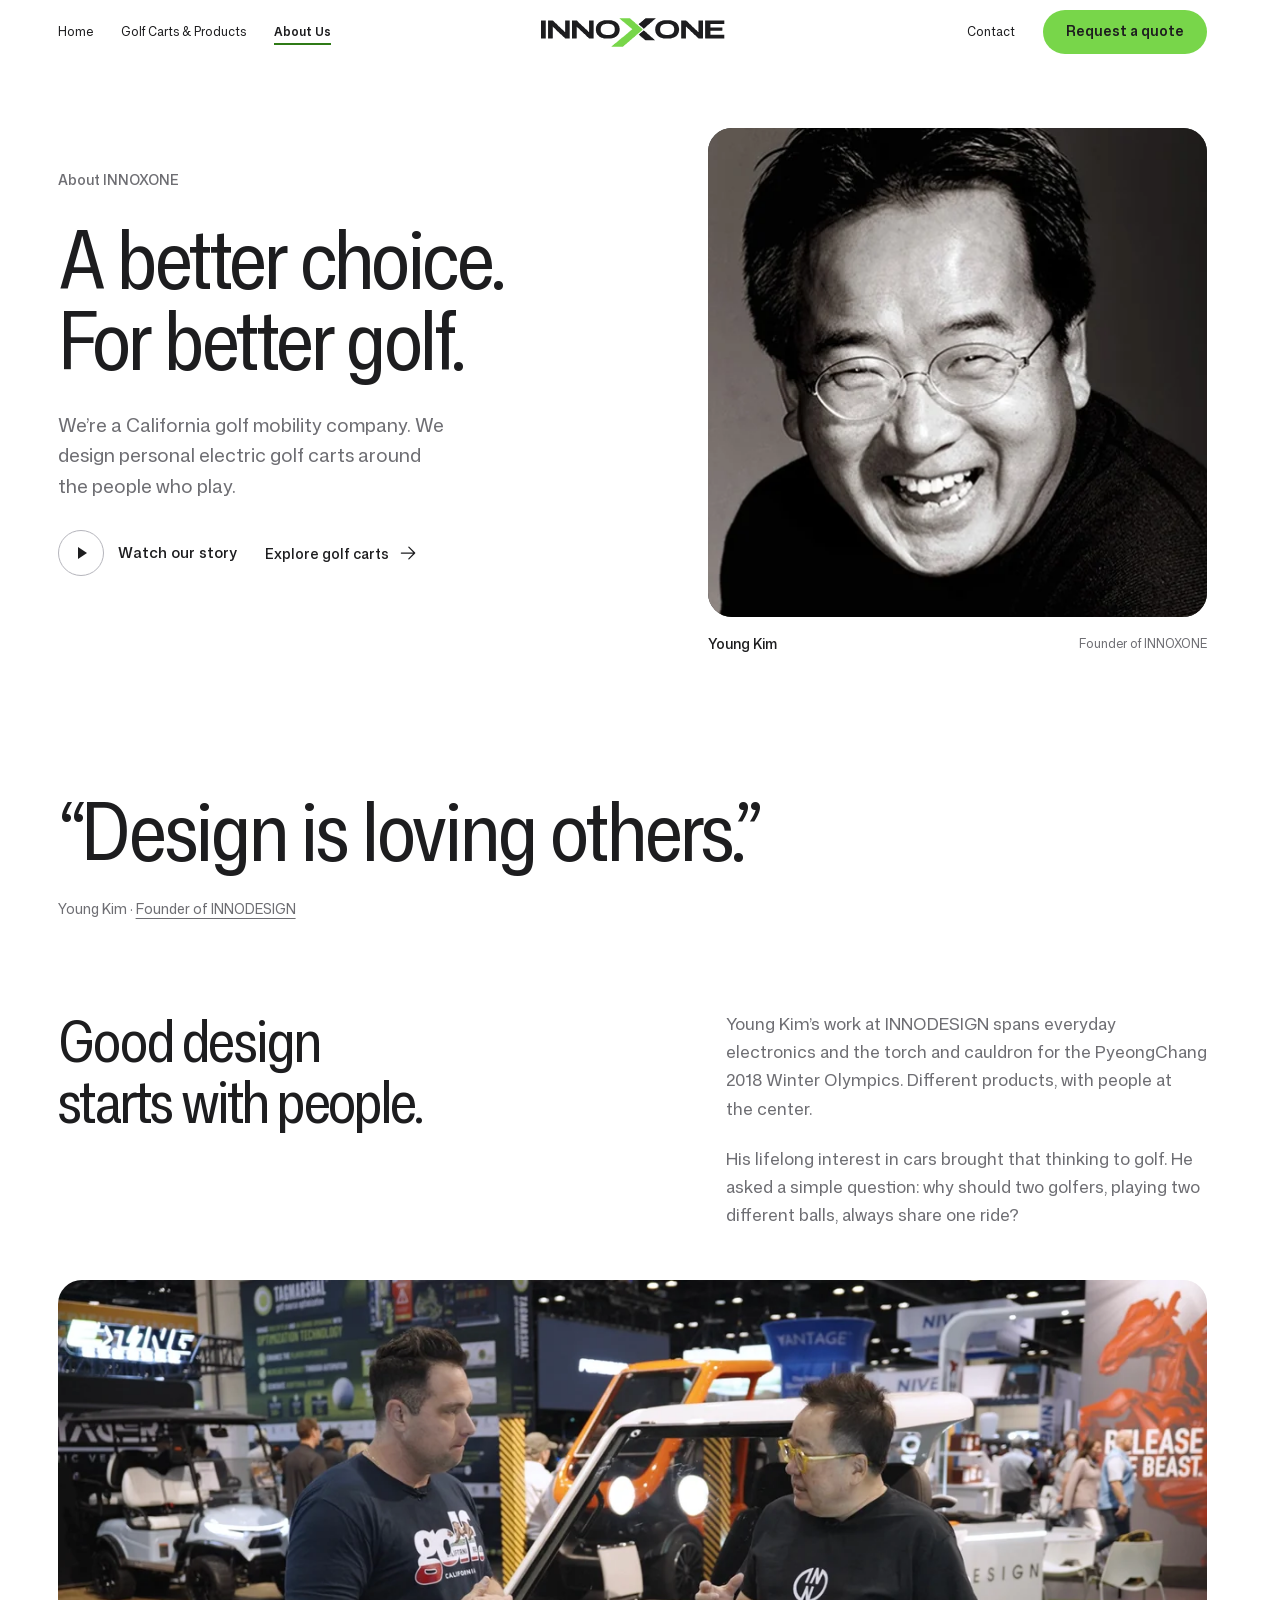
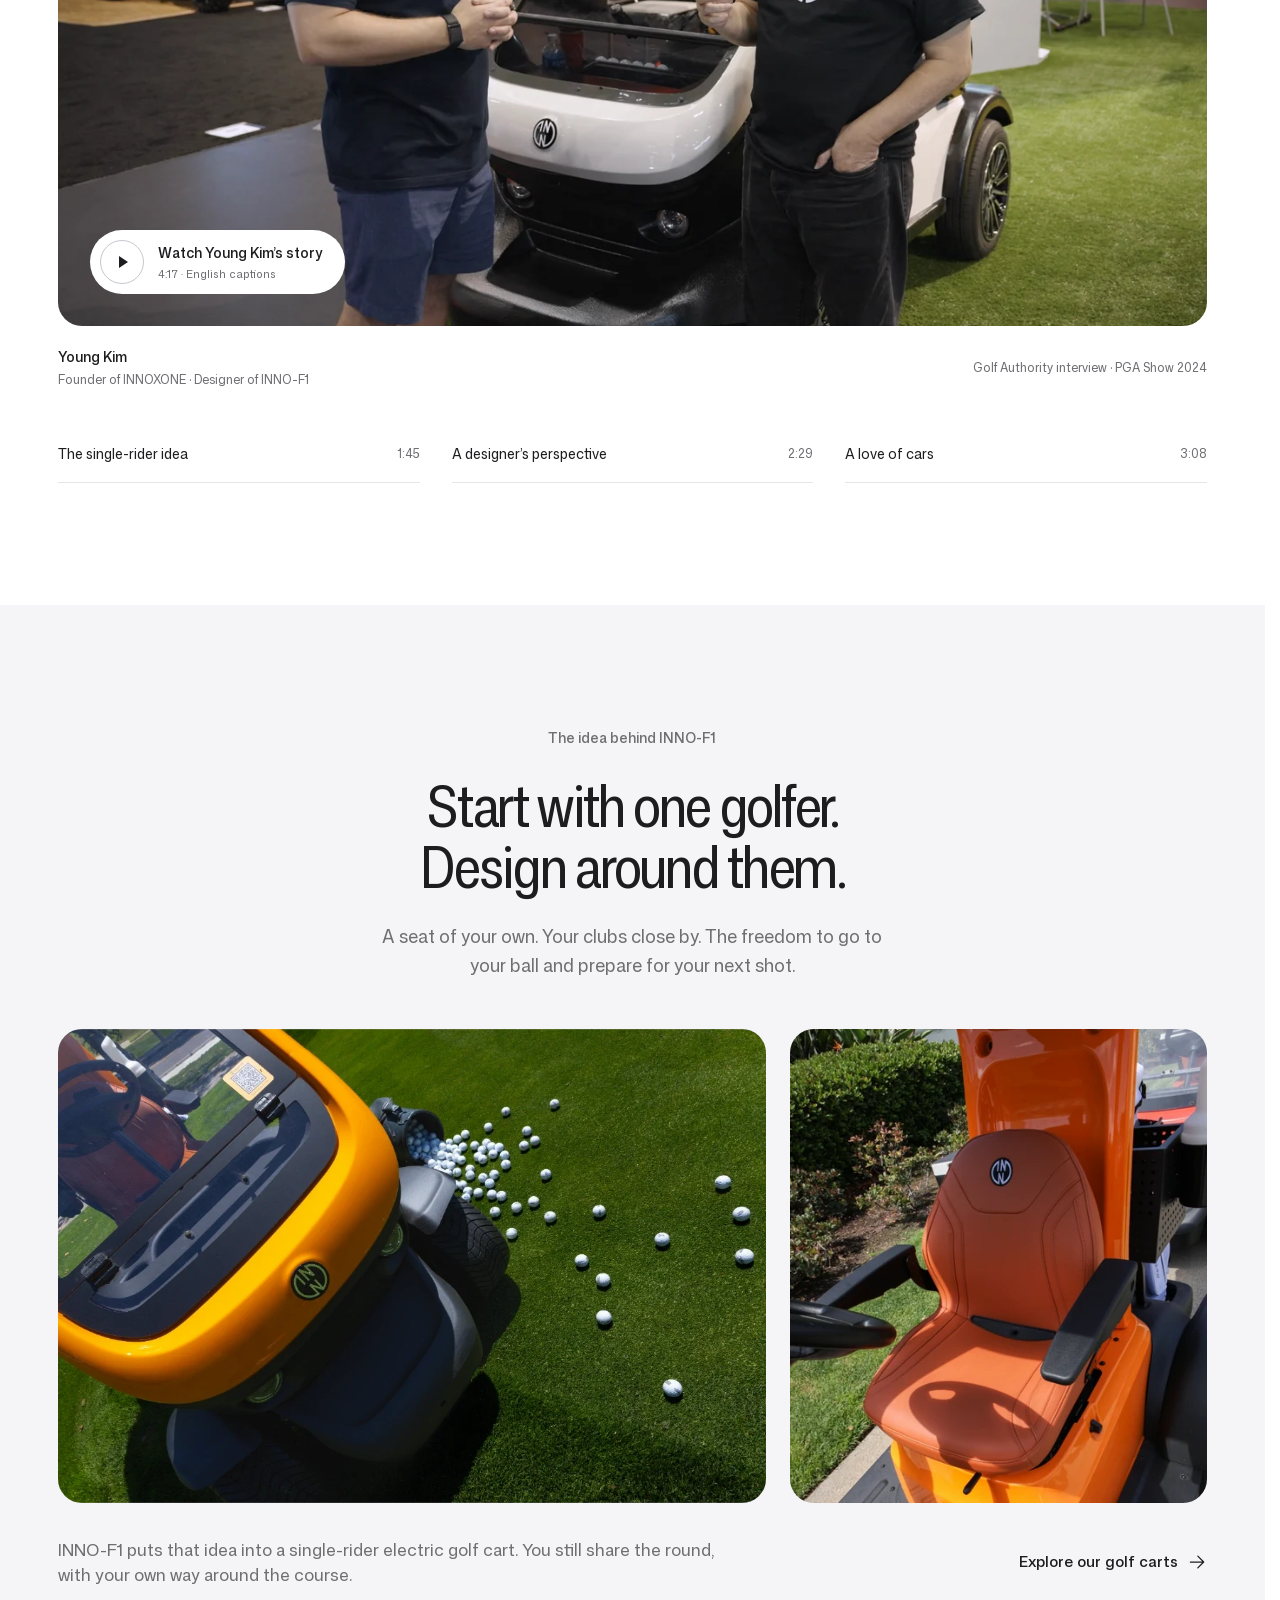
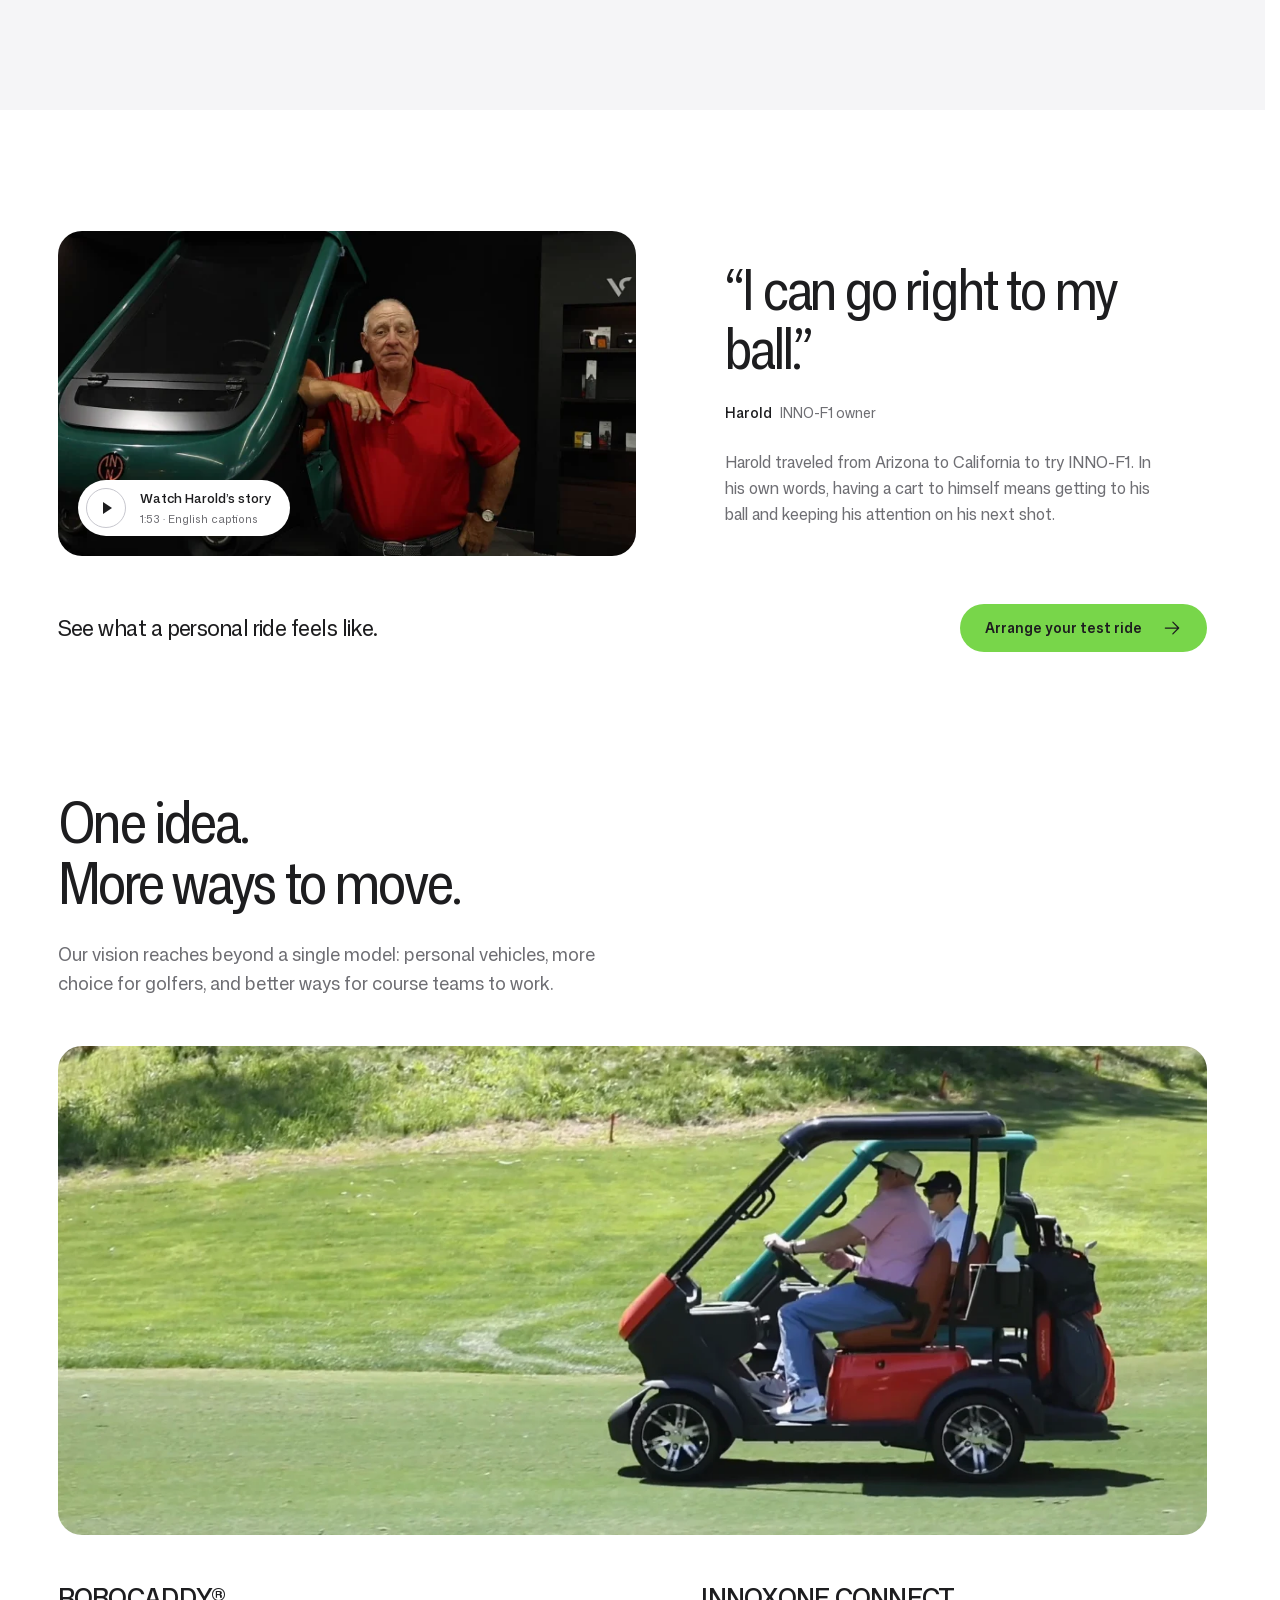
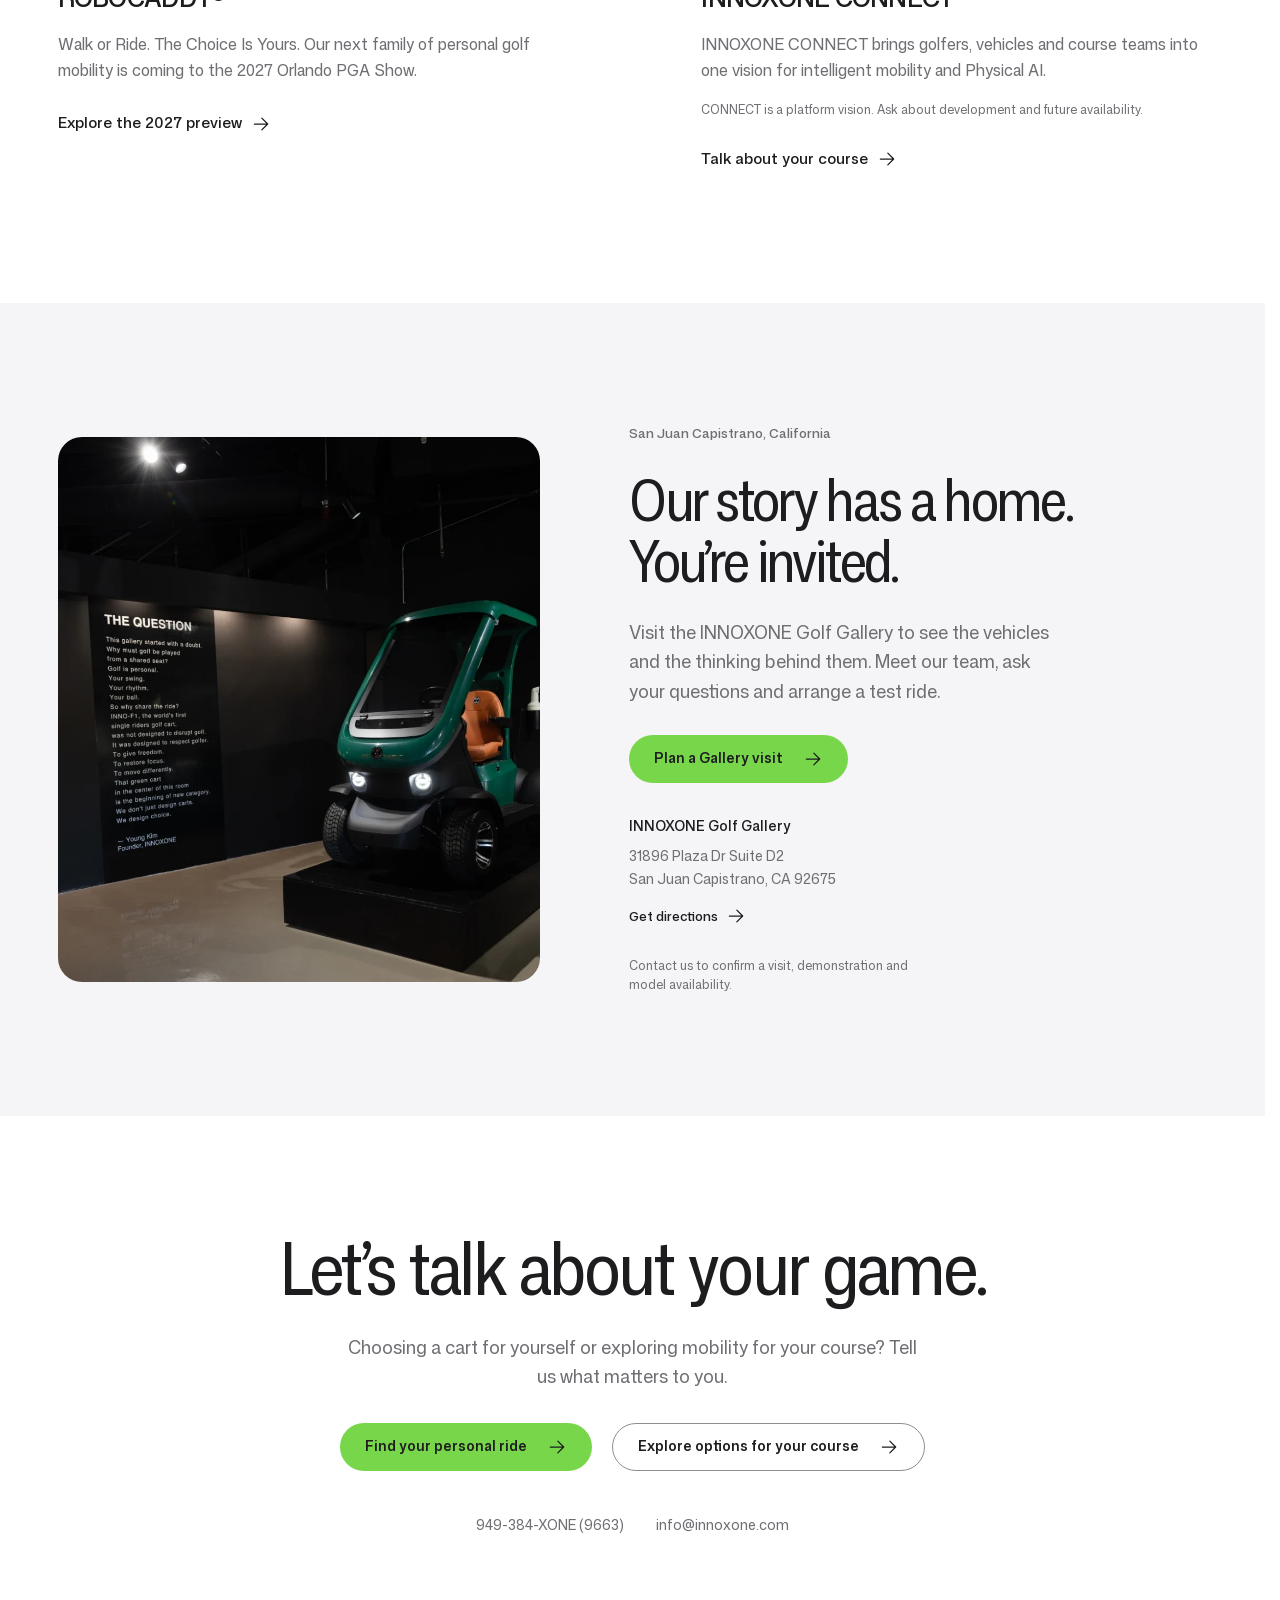
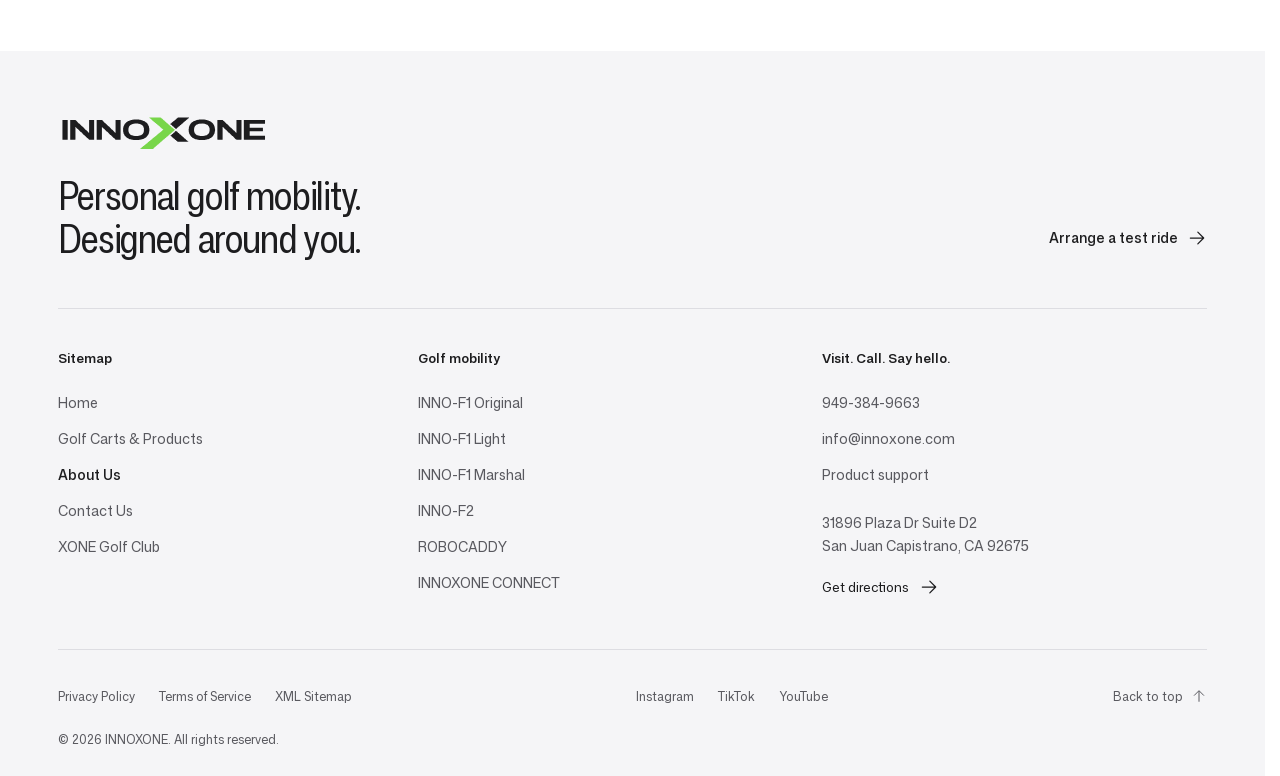
==== about/index.html @ f4169ab2 "Add original hero film, refined title motion and product-first browsing" ====
<!doctype html><html lang="en-US"><head><meta charset="utf-8"><meta name="viewport" content="width=device-width,initial-scale=1,viewport-fit=cover"><meta name="theme-color" content="#ffffff"><title>About INNOXONE | Young Kim &amp; Personal Golf Mobility</title><meta name="description" content="Meet the people and ideas behind INNOXONE. Discover Young Kim’s design story, hear from an INNO-F1 owner, and visit our Golf Gallery in California."><meta name="robots" content="index,follow,max-image-preview:large,max-video-preview:-1"><link rel="canonical" href="https://ausystems.github.io/innoxone/about/"><link rel="sitemap" type="application/xml" href="../sitemap.xml"><link rel="icon" href="../assets/innoxone-logo.svg" type="image/svg+xml"><meta property="og:type" content="website"><meta property="og:site_name" content="INNOXONE"><meta property="og:locale" content="en_US"><meta property="og:title" content="About INNOXONE | Young Kim &amp; Personal Golf Mobility"><meta property="og:description" content="Meet the people and ideas behind INNOXONE. Discover Young Kim’s design story, hear from an INNO-F1 owner, and visit our Golf Gallery in California."><meta property="og:url" content="https://ausystems.github.io/innoxone/about/"><meta property="og:image" content="https://ausystems.github.io/innoxone/assets/about-social.webp"><meta property="og:image:width" content="1200"><meta property="og:image:height" content="630"><meta property="og:image:alt" content="Young Kim, founder of INNOXONE, and the personal golf mobility story"><meta name="twitter:card" content="summary_large_image"><meta name="twitter:title" content="About INNOXONE | Young Kim &amp; Personal Golf Mobility"><meta name="twitter:description" content="Meet the people and ideas behind INNOXONE. Discover Young Kim’s design story, hear from an INNO-F1 owner, and visit our Golf Gallery in California."><meta name="twitter:image" content="https://ausystems.github.io/innoxone/assets/about-social.webp"><link rel="preload" href="../assets/mona-sans-homepage.woff2" as="font" type="font/woff2" crossorigin><style>/* INNOXONE's existing palette and Mona Sans, with a quieter product-browsing rhythm.
   Product stages and dialogs: 28px. Photography: 24px. Actions: fully rounded. */
@font-face{font-family:Mona;src:url('../assets/mona-sans-homepage.woff2') format('woff2');font-weight:380 600;font-stretch:85% 100%;font-display:swap}
@font-face{font-family:MonaFallback;src:local('Arial');size-adjust:101.5%;ascent-override:94%;descent-override:24%;line-gap-override:0%}
:root{--paper:#fff;--mist:#f5f5f7;--ink:#1d1d1f;--ink-2:#6e6e73;--line:#e5e5ea;--night:#0b0b0c;--green:#78d64a;--green-ink:#2f7a16;--margin:max(clamp(20px,4.5vw,72px),env(safe-area-inset-left),env(safe-area-inset-right));--ease:cubic-bezier(.22,1,.36,1);font-family:Mona,MonaFallback,sans-serif;color:var(--ink);background:var(--paper);color-scheme:light;font-synthesis:none}
*{box-sizing:border-box}html{scrollbar-gutter:stable;scroll-behavior:smooth;scroll-padding-top:92px}body{margin:0;font-size:17px;line-height:1.5;-webkit-font-smoothing:antialiased}body.dialog-open{overflow:hidden}h1,h2,h3,p,figure{margin:0}h1,h2,h3{font-weight:600;letter-spacing:-.035em;line-height:1.08}a{color:inherit;text-decoration:none}button{font:inherit;color:inherit;border:0;background:none;cursor:pointer}a,button{-webkit-tap-highlight-color:transparent}button:active,.pill:active{transform:scale(.98)}img{display:block;max-width:100%;height:auto}ul{list-style:none;margin:0;padding:0}address{font-style:normal}button,a,summary{touch-action:manipulation}:focus-visible{outline:2px solid var(--ink);outline-offset:5px}.on-dark :focus-visible{outline-color:#fff}[hidden]{display:none!important}.wrap{width:calc(100% - var(--margin)*2);max-width:1440px;margin-inline:auto}.sr-only{position:absolute;width:1px;height:1px;overflow:hidden;clip:rect(0,0,0,0);white-space:nowrap}.skip-link{position:fixed;top:10px;left:16px;background:white;padding:12px 20px;border-radius:8px;z-index:90;transform:translateY(-160%)}.skip-link:focus{transform:none}.arrow{width:20px;height:20px;stroke:currentColor;fill:none;stroke-width:1.5;stroke-linecap:round;stroke-linejoin:round;flex:none}.pill{display:inline-flex;align-items:center;justify-content:center;gap:20px;min-height:48px;padding:12px 25px;border-radius:999px;font-size:14px;line-height:1.2;font-weight:600;background:var(--green);color:var(--ink);transition:background .25s,transform .25s;white-space:nowrap}.pill:hover{background:#8be15f}.pill-dark{background:var(--ink);color:white}.pill-dark:hover{background:#38383b}.pill-white{background:white;color:var(--ink)}.pill-white:hover{background:#e5e5ea}.text-link{display:inline-flex;align-items:center;gap:9px;min-height:44px;font-size:15px;font-weight:500}.text-link:hover{text-decoration:underline;text-underline-offset:5px}.text-link .arrow{transition:transform .5s var(--ease)}.text-link:hover .arrow{transform:translateX(4px)}
.site-header{position:sticky;top:0;z-index:30;height:64px;background:var(--paper)}.header-inner{height:100%;display:grid;grid-template-columns:1fr auto 1fr;gap:24px;align-items:center}.nav-left,.nav-right{display:flex;align-items:center;gap:28px;font-size:12px}.nav-right{justify-content:flex-end}.nav-left>a,.nav-right>a:not(.pill){display:inline-flex;align-items:center;min-height:44px}.nav-left a[aria-current]{font-weight:600}.nav-left a:hover,.nav-right>a:not(.pill):hover{text-decoration:underline;text-underline-offset:5px}.nav-right .pill{min-height:40px;padding:10px 23px}.wordmark{display:block;width:190px;line-height:0}.wordmark svg{width:100%;height:auto}.menu-button{display:none;min-height:44px;padding:0;align-items:center;gap:8px;font-size:12px}.menu-lines{display:flex;flex-direction:column;gap:5px;width:17px}.menu-lines:before,.menu-lines:after{content:'';height:1.5px;background:currentColor;width:17px}

.site-footer{background:var(--mist);padding:48px 0 32px;font-size:13px}.footer-top{display:flex;align-items:center;gap:12px;color:var(--ink-2);font-size:12px;padding-bottom:32px}.footer-top a:hover{text-decoration:underline}.footer-grid{display:grid;grid-template-columns:1fr 1fr 1.3fr;gap:48px}.footer-grid h2{font-size:13px;letter-spacing:0;font-weight:600;margin-bottom:16px}.footer-grid li+li{margin-top:8px}.footer-grid a,.footer-grid address{color:var(--ink-2);line-height:1.65}.footer-grid a:hover{text-decoration:underline;text-underline-offset:4px}.footer-grid address{max-width:280px;margin-top:16px}.footer-bottom{display:flex;justify-content:space-between;align-items:center;gap:24px;margin-top:48px;color:var(--ink-2);font-size:12px}.footer-bottom .wordmark{width:160px}.footer-socials{display:flex;flex-wrap:wrap;gap:20px}.footer-socials a{display:inline-flex;align-items:center;min-height:44px}.footer-socials a:hover{text-decoration:underline}

.dialog-close{position:sticky;top:18px;float:right;z-index:4;margin:18px 18px -62px 0;width:44px;height:44px;display:grid;place-items:center;background:#e9e9ed;border-radius:50%}.dialog-close:hover{background:#dcdce1}.cross{display:block;width:16px;height:16px;position:relative}.cross:before,.cross:after{content:'';position:absolute;width:18px;height:1.5px;background:currentColor;left:-1px;top:7px;transform:rotate(45deg)}.cross:after{transform:rotate(-45deg)}
.menu-dialog{inset:0;border:0;padding:24px var(--margin);width:100%;height:100dvh;max-width:none;max-height:none;margin:0;color:var(--ink);background:white}.menu-dialog .dialog-close{position:absolute;right:var(--margin);top:16px;margin:0;float:none}.menu-dialog nav{display:flex;flex-direction:column;align-items:flex-start;gap:18px;margin-top:72px}.menu-dialog nav a{font-size:clamp(25px,6vw,36px);line-height:1.25;letter-spacing:-.03em;min-height:44px}.menu-dialog nav a[aria-current]{color:var(--green-ink)}.menu-dialog .menu-contact{margin-top:64px;font-size:15px;display:grid;gap:10px}.menu-contact a{min-height:34px;display:inline-flex;align-items:center}.menu-contact p{color:var(--ink-2);max-width:280px;font-size:13px;margin-top:8px}

@media(max-width:1100px){.wordmark{width:165px}.nav-left,.nav-right{gap:20px}}
@media(max-width:900px){.nav-left,.nav-right>a:not(.pill){display:none}.menu-button{display:flex}.header-inner{gap:14px}.footer-grid{gap:32px}}
@media(max-width:767px){.site-header{height:56px}.wordmark{width:136px}.header-inner{gap:8px}.nav-right .pill{min-height:34px;padding:9px 16px;font-size:12px}.menu-button{font-size:11px;gap:7px}.site-footer{padding:32px 0}.footer-grid{grid-template-columns:1fr 1fr;gap:32px 24px}.footer-contact-column{grid-column:1/-1}.footer-grid address{max-width:300px}.footer-bottom{flex-direction:column;align-items:flex-start;gap:24px;margin-top:30px}.footer-bottom .wordmark{width:145px}.footer-socials{gap:20px}.menu-dialog .wordmark{margin-top:6px}}
@media(max-width:359px){.wordmark{width:118px}.nav-right .pill{padding-inline:12px}}
.menu-dialog::backdrop{background:rgba(16,16,20,.6)}
html.dialog-fallback .menu-button{display:none}html.dialog-fallback .site-header .nav-left{display:flex}html.dialog-fallback .site-header .nav-left>a:not([aria-current]){display:none}html.dialog-fallback .site-header .nav-left>a{font-size:11px}html.dialog-fallback .site-header .wordmark{width:110px}html.dialog-fallback .site-header .nav-right{display:none}html.dialog-fallback .site-header .header-inner{grid-template-columns:1fr auto}

/* A consistent, accessible rhythm across the collection, story and contact pages. */
:root{--header-height:64px}
html{scroll-padding-top:var(--header-height)}
main h1,main h2{text-wrap:balance}main p{text-wrap:pretty}
main section[id],main article[id],main [tabindex="-1"]{scroll-margin-top:20px}
.site-header{background:rgba(255,255,255,.96);border-bottom:1px solid transparent}
.nav-left a[aria-current],.nav-right>a[aria-current]{text-decoration:underline;text-decoration-color:var(--green-ink);text-underline-offset:7px;text-decoration-thickness:2px}
.nav-right .pill{min-height:44px}.cta-short{display:none}
.footer-grid li+li{margin-top:0}.footer-grid li>a{display:inline-flex;align-items:center;min-height:36px}
.footer-legal{display:flex;flex-wrap:wrap;gap:8px 24px;margin-top:20px;color:var(--ink-2);font-size:12px}.footer-legal a{display:inline-flex;align-items:center;min-height:44px}.footer-legal a:hover{text-decoration:underline;text-underline-offset:4px}
.menu-dialog{overflow-y:auto;overscroll-behavior:contain;padding-bottom:max(32px,env(safe-area-inset-bottom))}.menu-contact a{min-height:44px}
@media(max-width:767px){:root{--header-height:56px}html{scroll-padding-top:var(--header-height)}.nav-right .pill{min-height:44px;padding-block:12px}.cta-wide{display:none}.cta-short{display:inline}.footer-grid li>a{min-height:44px}.footer-legal{margin-top:12px}}
@media(max-height:500px) and (max-width:1000px){.menu-dialog nav{margin-top:36px;gap:8px}.menu-dialog nav a{font-size:25px}.menu-dialog .menu-contact{margin-top:28px;gap:0}}
@media(prefers-reduced-motion:reduce){html{scroll-behavior:auto}}
.site-header .nav-right .pill{min-height:44px}
/* Editorial company story. The palette, type, navigation and actions come from site.css. */
:root{--story-space:clamp(80px,9.5vw,144px)}
.about-page h1,.about-page :where(main) h2,.about-page blockquote{font-stretch:90%;font-weight:400;letter-spacing:-.04em}.about-page :where(main) h2{font-size:clamp(42px,4.5vw,68px);line-height:1.06}.story-label{font-size:14px;color:var(--ink-2);font-weight:500;letter-spacing:0;margin-bottom:28px}.about-hero{padding:64px 0 90px;display:grid;grid-template-columns:1.15fr 1fr;gap:clamp(48px,6vw,96px);align-items:center}.about-hero-copy{padding-bottom:36px}.about-hero h1{font-size:clamp(62px,6.2vw,94px);line-height:1.02;letter-spacing:-.045em}.about-hero h1 span{display:block}.about-hero-copy>p:not(.story-label){font-size:19px;line-height:1.6;color:var(--ink-2);max-width:390px;margin-top:30px}.film-link{display:inline-flex;align-items:center;gap:14px;min-height:48px;font-size:15px;font-weight:500}.about-hero .film-link{margin-top:28px}.play-circle{width:46px;height:46px;border:1px solid #b5b5bc;border-radius:50%;display:grid;place-items:center;flex:none;transition:background .3s,color .3s}.play-circle:before{content:'';display:block;width:0;height:0;border-top:6px solid transparent;border-bottom:6px solid transparent;border-left:9px solid currentColor;margin-left:3px}.film-link:hover .play-circle{background:var(--ink);color:white;border-color:var(--ink)}.portrait-frame{border-radius:24px;overflow:hidden;aspect-ratio:1.02;background:#272727}.portrait-frame img{width:100%;height:100%;object-fit:cover;object-position:45% center}.hero-portrait figcaption{display:flex;align-items:center;justify-content:space-between;gap:20px;font-size:12px;margin-top:16px;color:var(--ink-2)}.hero-portrait figcaption strong{font-size:14px;font-weight:500;color:var(--ink)}
.founder-section{padding:44px 0 var(--story-space)}.founder-quote{margin:0 0 90px;padding:0;max-width:1160px}.founder-quote blockquote{font-size:clamp(50px,6.2vw,94px);line-height:1.06;max-width:1100px;margin:0}.founder-quote figcaption{margin-top:26px;font-size:14px;color:var(--ink-2)}.founder-quote figcaption a{text-decoration:underline;text-decoration-thickness:1px;text-underline-offset:4px}.founder-intro{display:grid;grid-template-columns:1.1fr 1fr;gap:12%;align-items:start;margin-bottom:52px}.founder-intro h2{max-width:540px}.founder-bio p{font-size:17px;line-height:1.65;color:var(--ink-2)}.founder-bio p+p{margin-top:22px}.film{position:relative;aspect-ratio:16/9;border-radius:24px;overflow:hidden;background:var(--mist);isolation:isolate;scroll-margin-top:16px}.film video{width:100%;height:100%;object-fit:contain;display:block}.film-cover{display:none}.has-js .film:not(.is-playing) video{visibility:hidden}.has-js .film-cover{display:block;position:absolute;inset:0;width:100%;height:100%;object-fit:cover;z-index:1}.has-js .film.is-playing .film-cover,.has-js .film.is-playing .film-play{display:none}.film-play{display:none;position:absolute;left:32px;bottom:32px;z-index:2;align-items:center;gap:14px;border-radius:999px;background:white;color:var(--ink);padding:10px 23px 10px 10px;text-align:left;font-size:14px;font-weight:500;min-height:64px}.has-js .film-play{display:flex}.film-play .play-circle{width:44px;height:44px;border-color:#c7c7ce}.film-play small{display:block;font-size:11px;font-weight:400;color:var(--ink-2);margin-top:3px}.film-play:hover{background:var(--mist)}.film-status{padding:16px 20px;font-size:14px;background:var(--mist);border-radius:12px;margin-top:12px}.film-status a{text-decoration:underline}.film-caption{display:flex;align-items:center;justify-content:space-between;gap:24px;margin-top:20px;color:var(--ink-2);font-size:12px}.film-caption strong{color:var(--ink);font-weight:500;font-size:14px}.film-caption span{display:block;margin-top:4px}.film-chapters{display:none;grid-template-columns:repeat(3,minmax(0,1fr));gap:32px;margin-top:36px}.has-js .film-chapters{display:grid}.film-chapters button{display:flex;align-items:center;justify-content:space-between;gap:12px;font-size:14px;min-height:58px;padding:12px 0;text-align:left;border-bottom:1px solid var(--line)}.film-chapters button span{color:var(--ink-2);font-variant-numeric:tabular-nums;font-size:12px}.film-chapters button:hover,.film-chapters button[aria-current=true]{border-color:var(--ink)}.film-chapters button[aria-current=true]{font-weight:600}
.purpose-section{background:var(--mist);padding:var(--story-space) 0}.purpose-heading{display:block;text-align:center;margin:0 auto 50px;max-width:800px}.purpose-heading h2 span{display:block}.purpose-heading>p{font-size:18px;line-height:1.6;color:var(--ink-2);max-width:530px;margin:26px auto 0}.purpose-heading .story-label{margin-bottom:26px}.design-photos{display:grid;grid-template-columns:1.7fr 1fr;gap:24px;height:clamp(370px,37vw,540px)}.design-photos figure{min-width:0;overflow:hidden;border-radius:24px;background:#e4e4e8}.design-photos img{width:100%;height:100%;object-fit:cover}.design-overhead img{object-position:46% center}.design-seat img{object-position:50% 52%}.purpose-close{display:flex;justify-content:space-between;gap:48px;align-items:center;margin-top:34px}.purpose-close p{font-size:17px;color:var(--ink-2);max-width:660px}.purpose-close .text-link{flex:none}
.owner-section{padding:var(--story-space) 0}.owner-grid{display:grid;grid-template-columns:1.2fr 1fr;gap:clamp(44px,7vw,100px);align-items:center}.owner-copy{padding-block:20px}.owner-copy .story-label{margin-bottom:24px}.owner-copy blockquote{margin:0;font-size:clamp(40px,4.3vw,64px);line-height:1.07;max-width:520px}.owner-attribution{font-size:14px;margin-top:24px;font-weight:500}.owner-attribution span{font-weight:400;color:var(--ink-2);margin-left:8px}.owner-copy>p:last-child{font-size:16px;line-height:1.65;color:var(--ink-2);max-width:440px;margin-top:26px}.owner-section .film-play{left:20px;bottom:20px;padding:8px 19px 8px 8px;min-height:56px;font-size:13px}.owner-section .film-play .play-circle{width:40px;height:40px}.owner-next{display:flex;align-items:center;justify-content:space-between;gap:32px;margin-top:48px}.owner-next p{font-size:22px;letter-spacing:-.025em;line-height:1.4}.owner-next .pill{flex:none}
.future-section{padding:16px 0 var(--story-space)}.future-intro{margin-bottom:48px}.future-intro h2 span{display:block}.future-intro>p{font-size:18px;color:var(--ink-2);line-height:1.6;max-width:570px;margin-top:28px}.future-image{aspect-ratio:2.35;border-radius:24px;overflow:hidden}.future-image img{width:100%;height:100%;object-fit:cover;object-position:center 57%}.future-paths{display:grid;grid-template-columns:1fr 1fr;gap:12%;margin-top:48px}.future-paths h3{font-size:25px;line-height:1.2;font-weight:500;letter-spacing:-.03em}.future-paths p{font-size:16px;color:var(--ink-2);line-height:1.65;max-width:510px;margin-top:18px}.future-paths .text-link{margin-top:18px}.future-paths .future-note{font-size:12px;margin-top:16px;line-height:1.6}
.gallery-section{background:var(--mist);padding:var(--story-space) 0}.gallery-grid{display:grid;grid-template-columns:1fr 1.2fr;gap:clamp(48px,7vw,112px);align-items:center}.gallery-portrait{aspect-ratio:.884;border-radius:24px;overflow:hidden;max-width:510px}.gallery-portrait img{height:100%;width:100%;object-fit:cover}.gallery-copy .story-label{font-size:13px;margin-bottom:24px}.gallery-copy h2 span{display:block}.gallery-copy>p:not(.story-label):not(.visit-note){font-size:18px;line-height:1.65;max-width:440px;color:var(--ink-2);margin-top:28px}.gallery-copy .pill{margin-top:28px}.gallery-address{font-size:14px;line-height:1.6;margin-top:32px}.gallery-address strong{font-weight:500}.gallery-address address{color:var(--ink-2);margin-top:8px;max-width:290px}.gallery-address .text-link{font-size:13px;gap:8px;margin-top:4px}.gallery-copy .visit-note{font-size:12px;color:var(--ink-2);max-width:360px;margin-top:18px;line-height:1.6}
.conversation-section{padding:112px 0 104px;text-align:center}.conversation-section h2{font-size:clamp(48px,5.7vw,84px);max-width:1100px;margin:auto}.conversation-section>p{font-size:18px;color:var(--ink-2);margin:28px auto 0;max-width:570px;line-height:1.6}.conversation-actions{display:flex;justify-content:center;align-items:center;gap:20px;margin-top:32px}.pill-outline{background:white;border:1px solid #8d8d94;color:var(--ink)}.pill-outline:hover{background:var(--mist)}.conversation-contact{display:flex;justify-content:center;align-items:center;gap:32px;margin-top:32px;color:var(--ink-2);font-size:14px}.conversation-contact a{min-height:44px;display:inline-flex;align-items:center}.conversation-contact a:hover{text-decoration:underline;text-underline-offset:5px}.about-page .site-footer{background:var(--mist)}
@media(min-width:1600px){.portrait-frame{aspect-ratio:1.05}.about-hero{padding-top:80px}.about-hero h1{font-size:100px}}
@media(max-width:1100px){.about-hero{gap:40px;grid-template-columns:1.1fr 1fr;padding-top:56px}.about-hero h1{font-size:clamp(54px,6.1vw,76px)}.about-hero-copy>p:not(.story-label){font-size:17px;margin-top:26px}.portrait-frame{aspect-ratio:.88}.hero-portrait figcaption{display:block}.hero-portrait figcaption span{display:block;margin-top:5px}.founder-intro{gap:7%;grid-template-columns:1fr 1fr}.founder-quote{margin-bottom:64px}.purpose-heading{grid-template-columns:1.2fr 1fr;gap:6%}.purpose-heading>p,.future-intro>p{font-size:17px}.owner-grid{gap:40px;grid-template-columns:1fr 1fr}.owner-copy blockquote{font-size:45px}.owner-copy>p:last-child{font-size:15px}.future-intro{gap:48px}.gallery-grid{gap:48px}.gallery-copy h2{font-size:48px}.gallery-copy>p:not(.story-label):not(.visit-note){font-size:16px}}
@media(max-width:900px){.about-hero{gap:28px}.about-hero h1{font-size:52px}.about-hero-copy>p:not(.story-label){font-size:16px}.about-hero-copy{padding-bottom:30px}.about-hero .film-link{font-size:14px;gap:10px}.about-hero .play-circle{width:40px;height:40px}.story-label{font-size:13px;margin-bottom:22px}.founder-bio p{font-size:16px}.founder-intro h2{font-size:45px}.owner-grid{grid-template-columns:1fr;gap:32px}.owner-media{max-width:none}.owner-copy{display:grid;grid-template-columns:1fr 1fr;gap:0 36px;align-items:start}.owner-copy .story-label{grid-column:1/-1}.owner-copy blockquote{grid-column:1;grid-row:2;font-size:44px}.owner-copy .owner-attribution{grid-column:1;grid-row:3}.owner-copy>p:last-child{grid-column:2;grid-row:2/4;margin-top:0}.owner-next{margin-top:24px}.future-paths{gap:8%}.gallery-copy h2{font-size:43px}.gallery-copy .story-label{font-size:12px}}
@media(max-width:767px){:root{--story-space:76px}.about-page :where(main) h2{font-size:42px}.about-hero{display:flex;flex-direction:column;align-items:stretch;gap:36px;padding:40px 0 64px}.about-hero-copy{padding:0}.about-hero h1{font-size:clamp(49px,10.8vw,72px);line-height:1.03;letter-spacing:-.04em}.about-hero-copy>p:not(.story-label){font-size:17px;line-height:1.55;max-width:450px;margin-top:24px}.about-hero .story-label{margin-bottom:24px}.about-hero .film-link{margin-top:22px;font-size:14px}.about-hero .play-circle{width:44px;height:44px}.portrait-frame{aspect-ratio:1.42;border-radius:20px}.portrait-frame img{object-position:45% 47%}.hero-portrait figcaption{display:flex;font-size:11px;margin-top:13px;gap:16px}.hero-portrait figcaption span{margin-top:0}.hero-portrait figcaption strong{font-size:13px}.founder-section{padding-top:14px}.founder-quote{margin-bottom:50px}.founder-quote blockquote{font-size:clamp(43px,10.6vw,64px);line-height:1.08;max-width:600px}.founder-quote figcaption{font-size:12px;margin-top:22px}.founder-intro{display:block;margin-bottom:32px}.founder-intro h2{max-width:480px}.founder-bio{margin-top:26px}.founder-bio p{font-size:16px;line-height:1.65;max-width:580px}.founder-bio p+p{margin-top:18px}.film{border-radius:20px}.film-play{left:16px;bottom:16px;padding:7px 16px 7px 7px;gap:10px;font-size:12px;min-height:50px}.film-play .play-circle{width:36px;height:36px}.film-play small{font-size:10px}.film-caption{display:block;font-size:11px;margin-top:18px}.film-caption strong{font-size:13px}.film-caption>p+ p{margin-top:13px}.film-chapters{gap:0;margin-top:22px;grid-template-columns:1fr}.film-chapters button{min-height:52px;font-size:13px;gap:16px}.film-chapters button span{font-size:11px}.purpose-heading{text-align:left;margin-bottom:32px}.purpose-heading h2{max-width:570px}.purpose-heading>p{font-size:16px;max-width:450px;margin:24px 0 0}.purpose-heading .story-label{margin-bottom:22px}.design-photos{height:auto;grid-template-columns:1.4fr 1fr;gap:12px;align-items:stretch}.design-overhead{aspect-ratio:.9}.design-photos figure{border-radius:20px}.design-overhead img{object-position:40% center}.design-seat img{object-position:50% center}.purpose-close{display:block;margin-top:26px}.purpose-close p{font-size:16px;max-width:580px}.purpose-close .text-link{margin-top:16px;font-size:14px}.owner-grid{gap:28px}.owner-copy{display:block;padding:0}.owner-copy .story-label{margin-bottom:22px;font-size:12px}.owner-copy blockquote{font-size:clamp(40px,10.5vw,62px);max-width:600px}.owner-copy .owner-attribution{margin-top:22px;font-size:13px}.owner-copy>p:last-child{font-size:16px;margin-top:22px;max-width:570px}.owner-section .film-play{left:14px;bottom:14px;font-size:11px;min-height:48px;padding:7px 14px 7px 7px;gap:10px}.owner-section .film-play .play-circle{width:34px;height:34px}.owner-next{display:block;margin-top:32px}.owner-next p{font-size:20px;max-width:350px}.owner-next .pill{margin-top:22px}.future-section{padding-top:6px}.future-intro{display:block;margin-bottom:32px}.future-intro>p{font-size:16px;margin-top:24px;max-width:470px}.future-image{aspect-ratio:1.4;border-radius:20px}.future-image img{object-position:55% center}.future-paths{grid-template-columns:1fr;gap:36px;margin-top:30px}.future-paths h3{font-size:24px}.future-paths p{font-size:16px;margin-top:14px;max-width:580px}.future-paths .text-link{font-size:14px;margin-top:12px}.future-paths .future-note{font-size:12px;max-width:480px;margin-top:12px}.gallery-grid{display:flex;flex-direction:column;align-items:stretch;gap:36px}.gallery-portrait{max-width:none;aspect-ratio:1.05;border-radius:20px}.gallery-portrait img{object-position:center 57%}.gallery-copy h2{font-size:42px}.gallery-copy .story-label{font-size:12px;margin-bottom:22px}.gallery-copy>p:not(.story-label):not(.visit-note){font-size:16px;margin-top:24px;max-width:550px}.gallery-copy .pill{margin-top:24px}.gallery-address{margin-top:28px;font-size:13px}.gallery-copy .visit-note{max-width:400px}.conversation-section{padding:76px 0}.conversation-section h2{font-size:clamp(43px,10vw,64px);max-width:600px}.conversation-section>p{font-size:16px;margin-top:24px;max-width:460px}.conversation-actions{gap:14px;flex-direction:column;align-items:center;margin-top:28px}.conversation-actions .pill{min-width:240px}.conversation-contact{gap:4px;flex-direction:column;margin-top:22px;font-size:13px}}
@media(max-width:359px){.about-hero h1{font-size:44px}.hero-portrait figcaption{display:block}.hero-portrait figcaption span{display:block;margin-top:4px}.founder-quote blockquote{font-size:40px}.about-page :where(main) h2{font-size:38px}.film-play{left:10px;bottom:10px;gap:8px;font-size:11px}.film-play .play-circle{width:32px;height:32px}.owner-attribution span{display:block;margin:4px 0 0}}
@media(prefers-reduced-motion:reduce){html{scroll-behavior:auto}*,*:before,*:after{animation:none!important;transition:none!important}.media-reveal img{transform:none!important}}
@media print{html{-webkit-print-color-adjust:exact;print-color-adjust:exact;scroll-behavior:auto}.site-header{position:static}.film video{visibility:hidden}.film-cover{display:block!important;position:absolute;inset:0;width:100%;height:100%;object-fit:cover}.film-play{display:none!important}.menu-dialog{display:none!important}.media-reveal img{transform:none!important}}

/* Keep the personal story connected to a useful next step. */
.about-hero-actions{display:flex;flex-wrap:wrap;align-items:center;gap:12px 28px;margin-top:28px}.about-hero .about-hero-actions .film-link{margin-top:0}.about-hero-actions .text-link{font-size:14px}
@media(max-width:1100px){.about-hero-actions{gap:8px 20px}.about-hero-actions .text-link{font-size:13px}}
@media(max-width:767px){.about-hero-actions{margin-top:22px;gap:8px 24px}.about-hero-actions .text-link{font-size:13px}}
@media(orientation:landscape) and (max-height:500px){.about-hero{padding-top:36px;padding-bottom:52px}.about-hero h1{font-size:46px}.about-hero-copy>p:not(.story-label){font-size:15px;margin-top:20px}.about-hero-copy{padding-bottom:0}.portrait-frame{aspect-ratio:1.15}.about-hero-actions{margin-top:20px}.about-hero .story-label{margin-bottom:18px}}
/* A complete, calm sitemap at the end of every journey. */
.global-footer{background:var(--mist);color:var(--ink);padding:64px 0 26px;font-size:14px;line-height:1.6}
.global-footer .footer-signature{display:flex;justify-content:space-between;align-items:flex-end;gap:40px;padding-bottom:48px}
.global-footer .footer-brand{display:block;width:210px;line-height:0}.global-footer .footer-brand svg{width:100%;height:auto}
.global-footer .footer-promise{font-size:clamp(27px,3vw,42px);font-weight:400;font-stretch:90%;line-height:1.12;letter-spacing:-.035em;margin:24px 0 0;max-width:540px}
.global-footer .footer-signature .text-link{flex:none;font-size:14px}
.global-footer .footer-map{display:grid;grid-template-columns:1fr 1.15fr 1.3fr;gap:64px;padding-block:40px;border-block:1px solid #dddde2}
.global-footer h2,.global-footer h3{font-size:13px;font-weight:600;letter-spacing:0;line-height:1.4;margin:0 0 18px;font-stretch:100%}
.global-footer ul{list-style:none;padding:0;margin:0}.global-footer li>a{display:inline-flex;align-items:center;min-height:36px;color:#59595f;font-size:14px;line-height:1.4}
.global-footer a:hover{text-decoration:underline;text-underline-offset:4px}.global-footer .footer-brand:hover{text-decoration:none}
.global-footer a[aria-current]{color:var(--ink);font-weight:500}
.global-footer address{font-style:normal;font-size:14px;line-height:1.65;color:#59595f;max-width:270px;margin-top:18px}
.global-footer .footer-directions{font-size:13px;margin-top:8px;min-height:44px;display:inline-flex;align-items:center;gap:10px}
.global-footer .footer-last{display:flex;flex-wrap:wrap;justify-content:space-between;align-items:center;gap:12px 32px;margin-top:24px;color:#59595f;font-size:12px}
.global-footer .footer-utility,.global-footer .footer-networks{display:flex;flex-wrap:wrap;align-items:center;gap:0 24px}
.global-footer .footer-last a{display:inline-flex;align-items:center;min-height:44px}.global-footer .footer-copyright{font-size:12px;color:#59595f;margin-top:12px}
.global-footer .back-top{gap:8px}.global-footer .back-top .arrow{width:16px;height:16px;transform:rotate(-90deg)}
@media(max-width:900px){.global-footer .footer-map{gap:36px}.global-footer .footer-brand{width:185px}}
@media(max-width:599px){.global-footer{padding:44px 0 24px}.global-footer .footer-signature{display:block;padding-bottom:32px}.global-footer .footer-brand{width:180px}.global-footer .footer-promise{font-size:32px;max-width:310px;margin-top:22px}.global-footer .footer-signature .text-link{margin-top:16px}.global-footer .footer-map{grid-template-columns:1fr 1fr;gap:32px 24px;padding-block:28px}.global-footer .footer-contact{grid-column:1/-1}.global-footer h2,.global-footer h3{margin-bottom:12px}.global-footer li>a{min-height:44px;font-size:13px}.global-footer address{max-width:290px;font-size:13px;margin-top:14px}.global-footer .footer-last{display:block;margin-top:18px}.global-footer .footer-utility{gap:0 20px}.global-footer .footer-networks{gap:0 24px;margin-top:6px}.global-footer .footer-copyright{margin-top:14px}.global-footer .back-top{margin-top:4px}}
/* Keep every word intact and readable while its letters appear. */
[data-letter-title] .title-word{display:inline-block;white-space:nowrap}[data-letter-title] .title-letter{display:inline}
.hero-content .line-mask>span{animation:none}
.nav-left>a,.nav-right>a:not(.pill){position:relative}
.nav-left>a:after,.nav-right>a:not(.pill):after{content:'';position:absolute;left:0;right:0;bottom:9px;height:1px;background:currentColor;transform:scaleX(0);transform-origin:left;transition:transform .25s ease}
.nav-left>a:hover,.nav-right>a:not(.pill):hover,.nav-left>a[aria-current]{text-decoration:none}
.nav-left>a:hover:after,.nav-left>a[aria-current]:after,.nav-right>a:not(.pill):hover:after,.nav-right>a[aria-current]:after{transform:scaleX(1)}
.nav-left>a[aria-current]:after,.nav-right>a[aria-current]:after{background:var(--green-ink);height:2px}
.menu-dialog[open] nav a,.mobile-menu:not([hidden]) nav a{animation:menu-arrive .24s ease-out both}
.menu-dialog[open] nav a:nth-child(2),.mobile-menu:not([hidden]) nav a:nth-child(2){animation-delay:25ms}
.menu-dialog[open] nav a:nth-child(3),.mobile-menu:not([hidden]) nav a:nth-child(3){animation-delay:50ms}
.menu-dialog[open] nav a:nth-child(4),.mobile-menu:not([hidden]) nav a:nth-child(4){animation-delay:75ms}
@keyframes menu-arrive{from{opacity:0;transform:translateY(5px)}to{opacity:1;transform:none}}
@media(prefers-reduced-motion:reduce){*,*:before,*:after{scroll-behavior:auto!important;animation:none!important;transition:none!important}.title-letter{opacity:1!important}}
@media print{.title-letter{opacity:1!important}}

.site-header{background:#fff}
[data-letter-title] .title-word:before,[data-letter-title] .title-letter:before{content:none}
.inno-header.on-dark .nav-left>a[aria-current]:after{background:var(--green)}.mobile-menu nav a[aria-current]{color:var(--green-ink)}
</style><noscript><style>.menu-button{display:none}.site-header .nav-left{display:flex}.site-header .nav-left>a:not([aria-current]){display:none}.site-header .nav-left>a{font-size:11px}.site-header .wordmark{width:110px}.site-header .nav-right{display:none}.site-header .header-inner{grid-template-columns:1fr auto}</style></noscript><script type="application/ld+json">{"@context":"https://schema.org","@graph":[{"@type":"Organization","@id":"https://www.innoxone.com/#organization","name":"INNOXONE","url":"https://www.innoxone.com/","logo":"https://ausystems.github.io/innoxone/assets/innoxone-logo.svg","founder":{"@id":"https://ausystems.github.io/innoxone/about/#young-kim"},"telephone":"+19493849663","email":"info@innoxone.com","address":{"@type":"PostalAddress","streetAddress":"31896 Plaza Dr Suite D2","addressLocality":"San Juan Capistrano","addressRegion":"CA","postalCode":"92675","addressCountry":"US"},"sameAs":["https://www.instagram.com/innoxone.golf","https://www.tiktok.com/@innoxone","https://www.youtube.com/@innodesign6980"]},{"@type":"Person","@id":"https://ausystems.github.io/innoxone/about/#young-kim","name":"Young Kim","jobTitle":"Founder of INNOXONE","worksFor":{"@id":"https://www.innoxone.com/#organization"},"image":"https://ausystems.github.io/innoxone/assets/about-young-kim-1094.webp"},{"@type":"AboutPage","@id":"https://ausystems.github.io/innoxone/about/#webpage","url":"https://ausystems.github.io/innoxone/about/","name":"About INNOXONE | Young Kim & Personal Golf Mobility","description":"Meet the people and ideas behind INNOXONE. Discover Young Kim’s design story, hear from an INNO-F1 owner, and visit our Golf Gallery in California.","about":{"@id":"https://www.innoxone.com/#organization"},"mainEntity":{"@id":"https://www.innoxone.com/#organization"},"inLanguage":"en-US","primaryImageOfPage":{"@type":"ImageObject","url":"https://ausystems.github.io/innoxone/assets/about-young-kim-1094.webp","width":1094,"height":672}},{"@type":"BreadcrumbList","itemListElement":[{"@type":"ListItem","position":1,"name":"Home","item":"https://ausystems.github.io/innoxone/"},{"@type":"ListItem","position":2,"name":"About Us","item":"https://ausystems.github.io/innoxone/about/"}]}]}</script></head><body id="top" class="about-page"><a class="skip-link" href="#main">Skip to content</a><header class="site-header"><div class="wrap header-inner"><nav class="nav-left" aria-label="Main navigation"><a href="../">Home</a><a href="../golf-carts-products/">Golf Carts &amp; Products</a><a href="../about/" aria-current="page">About Us</a></nav><button class="menu-button" type="button" data-open="site-menu" aria-controls="site-menu" aria-expanded="false"><span class="menu-lines" aria-hidden="true"></span>Menu</button><a class="wordmark" href="../" aria-label="INNOXONE home"><svg viewBox="0 0 1000 168" aria-hidden="true"><path fill="currentColor" fill-rule="evenodd" d="M298 89 L298 118 L274 118 L267 110 L265 110 L251 95 L249 95 L235 80 L233 80 L219 65 L217 65 L217 64 L209 57 L209 117 L208 117 L208 118 L184 118 L184 24 L210 24 L224 39 L226 39 L240 54 L242 54 L242 55 L243 55 L257 70 L259 70 L272 84 L274 84 L274 24 L298 24 L298 89 Z M380 100 L394 97 L394 96 L398 95 L399 93 L401 93 L401 92 L404 90 L404 88 L406 87 L406 85 L407 85 L407 83 L408 83 L408 79 L409 79 L409 62 L408 62 L408 58 L407 58 L406 54 L405 54 L404 51 L403 51 L402 49 L400 49 L398 46 L396 46 L396 45 L394 45 L394 44 L391 44 L391 43 L387 43 L387 42 L381 42 L381 41 L364 41 L364 42 L358 42 L358 43 L354 43 L354 44 L351 44 L351 45 L347 46 L346 48 L344 48 L344 49 L340 52 L340 54 L338 55 L337 61 L336 61 L335 75 L336 75 L336 81 L337 81 L337 83 L338 83 L338 86 L340 87 L340 89 L341 89 L345 94 L347 94 L347 95 L349 95 L349 96 L351 96 L351 97 L354 97 L354 98 L357 98 L357 99 L363 99 L363 100 L380 100 Z M347 116 L340 115 L340 114 L338 114 L338 113 L336 113 L336 112 L330 110 L329 108 L327 108 L327 107 L317 98 L317 96 L316 96 L316 94 L315 94 L315 92 L314 92 L314 90 L313 90 L313 88 L312 88 L311 80 L310 80 L310 61 L311 61 L312 53 L313 53 L313 51 L314 51 L316 45 L318 44 L318 42 L319 42 L327 33 L329 33 L330 31 L332 31 L332 30 L334 30 L334 29 L336 29 L336 28 L338 28 L338 27 L341 27 L341 26 L344 26 L344 25 L347 25 L347 24 L352 24 L352 23 L359 23 L359 22 L386 22 L386 23 L393 23 L393 24 L397 24 L397 25 L401 25 L401 26 L404 26 L404 27 L406 27 L406 28 L409 28 L409 29 L413 30 L414 32 L416 32 L417 34 L419 34 L419 35 L426 41 L426 43 L428 44 L428 46 L430 47 L431 52 L432 52 L432 54 L433 54 L434 63 L435 63 L435 78 L434 78 L434 83 L433 83 L432 90 L431 90 L430 94 L428 95 L428 97 L426 98 L426 100 L425 100 L419 107 L417 107 L416 109 L414 109 L413 111 L411 111 L411 112 L409 112 L409 113 L407 113 L407 114 L398 116 L398 117 L387 118 L387 119 L358 119 L358 118 L351 118 L351 117 L347 117 L347 116 Z M784 65 L784 118 L760 118 L760 117 L759 117 L759 24 L785 24 L785 25 L786 25 L788 28 L790 28 L805 44 L807 44 L821 59 L823 59 L837 74 L839 74 L848 84 L850 84 L850 24 L874 24 L874 117 L873 117 L873 118 L850 118 L850 117 L849 117 L848 115 L846 115 L832 100 L830 100 L815 84 L813 84 L799 69 L797 69 L786 57 L784 57 L784 65 Z M137 75 L138 75 L146 84 L148 84 L148 24 L172 24 L172 118 L148 118 L148 117 L147 117 L142 111 L140 111 L126 96 L124 96 L110 81 L108 81 L93 65 L91 65 L84 57 L82 57 L82 58 L83 58 L83 117 L82 117 L82 118 L58 118 L58 24 L83 24 L83 25 L85 25 L99 40 L101 40 L115 55 L117 55 L117 56 L118 56 L132 71 L134 71 L137 75 Z M915 118 L886 118 L886 117 L885 117 L885 24 L986 24 L986 42 L913 42 L913 61 L976 61 L976 77 L975 77 L975 78 L913 78 L913 99 L986 99 L986 118 L915 118 Z M702 98 L707 97 L707 96 L709 96 L710 94 L712 94 L712 93 L718 88 L718 86 L719 86 L719 84 L720 84 L720 82 L721 82 L721 78 L722 78 L722 63 L721 63 L721 59 L720 59 L718 53 L717 53 L712 47 L710 47 L710 46 L708 46 L708 45 L706 45 L706 44 L703 44 L703 43 L700 43 L700 42 L693 42 L693 41 L670 42 L670 43 L667 43 L667 44 L664 44 L664 45 L658 47 L658 48 L652 53 L652 55 L651 55 L651 57 L650 57 L650 60 L649 60 L649 64 L648 64 L648 77 L649 77 L649 82 L650 82 L652 88 L653 88 L658 94 L660 94 L661 96 L664 96 L664 97 L670 98 L670 99 L676 99 L676 100 L694 100 L694 99 L700 99 L700 98 L702 98 Z M21 64 L21 24 L46 24 L46 118 L21 118 L21 64 Z M741 45 L742 48 L743 48 L743 50 L744 50 L744 52 L745 52 L746 59 L747 59 L747 65 L748 65 L748 76 L747 76 L747 82 L746 82 L745 89 L744 89 L744 91 L743 91 L741 97 L738 99 L738 101 L737 101 L733 106 L731 106 L729 109 L727 109 L727 110 L725 110 L724 112 L719 113 L719 114 L717 114 L717 115 L710 116 L710 117 L706 117 L706 118 L700 118 L700 119 L670 119 L670 118 L664 118 L664 117 L656 116 L656 115 L653 115 L653 114 L651 114 L651 113 L646 112 L645 110 L641 109 L638 105 L636 105 L636 104 L633 102 L633 100 L630 98 L630 96 L628 95 L628 93 L627 93 L627 91 L626 91 L626 89 L625 89 L624 82 L623 82 L622 67 L623 67 L623 59 L624 59 L624 55 L625 55 L625 53 L626 53 L626 50 L627 50 L628 46 L630 45 L630 43 L633 41 L633 39 L634 39 L636 36 L638 36 L640 33 L642 33 L643 31 L645 31 L645 30 L647 30 L647 29 L649 29 L649 28 L651 28 L651 27 L654 27 L654 26 L657 26 L657 25 L660 25 L660 24 L671 23 L671 22 L699 22 L699 23 L705 23 L705 24 L710 24 L710 25 L717 26 L717 27 L719 27 L719 28 L721 28 L721 29 L723 29 L723 30 L729 32 L732 36 L734 36 L734 37 L738 40 L738 42 L739 42 L741 45 Z M548 108 L546 108 L542 103 L540 103 L540 102 L536 99 L536 97 L539 96 L544 90 L546 90 L551 84 L553 84 L558 78 L560 78 L561 76 L563 76 L565 79 L567 79 L573 86 L575 86 L581 93 L583 93 L588 99 L590 99 L596 106 L598 106 L604 113 L606 113 L612 120 L614 120 L614 121 L615 121 L619 126 L621 126 L622 128 L570 128 L570 127 L569 127 L567 124 L565 124 L561 119 L559 119 L554 113 L552 113 L548 108 Z M583 12 L624 12 L624 14 L623 14 L621 17 L619 17 L614 23 L612 23 L607 29 L605 29 L600 35 L598 35 L598 36 L597 36 L592 42 L590 42 L585 48 L583 48 L578 54 L576 54 L571 60 L569 60 L563 67 L561 67 L561 66 L560 66 L556 61 L554 61 L548 54 L546 54 L540 47 L538 47 L538 46 L535 44 L535 42 L536 42 L537 40 L539 40 L543 35 L545 35 L549 30 L551 30 L554 26 L556 26 L560 21 L562 21 L562 20 L563 20 L566 16 L568 16 L571 12 L583 12 Z"/><path fill="var(--green)" fill-rule="evenodd" d="M436 162 L392 162 L392 160 L393 160 L394 158 L396 158 L400 153 L402 153 L406 148 L408 148 L411 144 L413 144 L417 139 L419 139 L423 134 L425 134 L429 129 L431 129 L435 124 L437 124 L440 120 L442 120 L442 119 L443 119 L446 115 L448 115 L452 110 L454 110 L457 106 L459 106 L459 105 L460 105 L463 101 L465 101 L469 96 L471 96 L474 92 L476 92 L480 87 L482 87 L482 86 L483 86 L486 82 L488 82 L492 77 L494 77 L497 73 L499 73 L499 72 L501 71 L501 69 L500 69 L497 65 L495 65 L490 59 L488 59 L484 54 L482 54 L478 49 L476 49 L471 43 L469 43 L465 38 L463 38 L459 33 L457 33 L457 32 L456 32 L452 27 L450 27 L446 22 L444 22 L440 17 L438 17 L438 16 L435 14 L435 12 L489 12 L489 13 L491 13 L495 18 L497 18 L503 25 L505 25 L511 32 L513 32 L519 39 L521 39 L526 45 L528 45 L534 52 L536 52 L542 59 L544 59 L550 66 L552 66 L557 72 L554 73 L549 79 L547 79 L542 85 L540 85 L535 91 L533 91 L527 98 L525 98 L520 104 L518 104 L513 110 L511 110 L506 116 L504 116 L499 122 L497 122 L492 128 L490 128 L484 135 L482 135 L477 141 L475 141 L470 147 L468 147 L463 153 L461 153 L461 154 L460 154 L456 159 L454 159 L452 162 L436 162 Z"/></svg></a><div class="nav-right"><a href="../contact/">Contact</a><a class="pill" href="../contact/" data-inquiry="general"><span class="cta-wide">Request a quote</span><span class="cta-short">Inquire</span></a></div></div></header><main id="main"><section class="about-hero wrap" aria-labelledby="about-title"><div class="about-hero-copy"><p class="story-label">About INNOXONE</p><h1 id="about-title"><span>A better choice.</span> <span>For better golf.</span></h1><p>We’re a California golf mobility company. We design personal electric golf carts around the people who play.</p><div class="about-hero-actions"><a class="film-link" href="#founder-film-frame" data-play-film="founder-film" data-scroll="true" aria-controls="founder-film"><span class="play-circle" aria-hidden="true"></span>Watch our story</a><a class="text-link" href="../golf-carts-products/">Explore golf carts<svg class="arrow" viewBox="0 0 24 24" aria-hidden="true"><path d="M4 12h15M13 5l7 7-7 7"/></svg></a></div></div><figure class="hero-portrait"><div class="portrait-frame media-reveal"><img src="../assets/about-young-kim-1094.webp" srcset="../assets/about-young-kim-480.webp 480w, ../assets/about-young-kim-800.webp 800w, ../assets/about-young-kim-1094.webp 1094w" sizes="(max-width:767px) 90vw, 45vw" width="1094" height="672" alt="Young Kim, founder of INNOXONE, smiling in a black-and-white portrait." fetchpriority="high" decoding="async"></div><figcaption><strong>Young Kim</strong><span>Founder of INNOXONE</span></figcaption></figure></section><section class="founder-section wrap" id="founder" aria-labelledby="founder-title"><figure class="founder-quote"><blockquote>“Design is loving others.”</blockquote><figcaption>Young Kim · <a href="https://innodesignproducts.com/about/">Founder of INNODESIGN</a></figcaption></figure><div class="founder-intro"><h2 id="founder-title">Good design starts with people.</h2><div class="founder-bio"><p>Young Kim’s work at INNODESIGN spans everyday electronics and the torch and cauldron for the PyeongChang 2018 Winter Olympics. Different products, with people at the center.</p><p>His lifelong interest in cars brought that thinking to golf. He asked a simple question: why should two golfers, playing two different balls, always share one ride?</p></div></div><div class="film" id="founder-film-frame"><video class="story-film" id="founder-film" controls playsinline preload="none" loading="lazy" poster="../assets/young-kim-640.webp" tabindex="0" aria-label="Watch Young Kim’s story"><source src="../assets/young-kim-story.mp4" type="video/mp4"><track kind="captions" srclang="en" label="English" src="../assets/young-kim-story.vtt" default>Your browser does not support embedded video. <a href="../assets/young-kim-story.mp4">Open the film</a>.</video><img class="film-cover" src="../assets/young-kim-1920.webp" srcset="../assets/young-kim-640.webp 640w, ../assets/young-kim-800.webp 800w, ../assets/young-kim-1280.webp 1280w, ../assets/young-kim-1600.webp 1600w, ../assets/young-kim-1920.webp 1920w" sizes="(max-width:900px) 90vw, 90vw" width="1920" height="1080" alt="Young Kim speaking into a microphone beside a golf cart at the 2024 PGA Show." loading="lazy" decoding="async"><button class="film-play" type="button" data-play-film="founder-film" aria-controls="founder-film"><span class="play-circle" aria-hidden="true"></span><span>Watch Young Kim’s story<small>4:17 · English captions</small></span></button></div><p class="film-status" id="founder-film-status" role="status" hidden>The film couldn’t load. <a href="../assets/young-kim-story.mp4">Open the film directly</a>.</p><div class="film-caption"><p><strong>Young Kim</strong><span>Founder of INNOXONE · Designer of INNO-F1</span></p><p>Golf Authority interview · PGA Show 2024</p></div><div class="film-chapters" role="group" aria-label="Young Kim interview chapters"><button type="button" data-play-film="founder-film" data-time="105.3" data-scroll="true" aria-controls="founder-film">The single-rider idea<span>1:45</span></button><button type="button" data-play-film="founder-film" data-time="149.4" data-scroll="true" aria-controls="founder-film">A designer’s perspective<span>2:29</span></button><button type="button" data-play-film="founder-film" data-time="188" data-scroll="true" aria-controls="founder-film">A love of cars<span>3:08</span></button></div></section><section class="purpose-section" aria-labelledby="purpose-title"><div class="wrap"><div class="purpose-heading"><div><p class="story-label">The idea behind INNO-F1</p><h2 id="purpose-title"><span>Start with one golfer.</span> <span>Design around them.</span></h2></div><p>A seat of your own. Your clubs close by. The freedom to go to your ball and prepare for your next shot.</p></div><div class="design-photos"><figure class="design-overhead media-reveal"><img src="../assets/about-overhead-1000.webp" srcset="../assets/about-overhead-480.webp 480w, ../assets/about-overhead-1000.webp 1000w" sizes="(max-width:767px) 56vw, 58vw" width="1000" height="667" alt="Overhead view of an orange INNO-F1 golf cart beside golf balls on the grass." loading="lazy" decoding="async"></figure><figure class="design-seat media-reveal"><img src="../assets/seat-1000.webp" srcset="../assets/seat-480.webp 480w, ../assets/seat-1000.webp 1000w" sizes="(max-width:767px) 35vw, 34vw" width="1000" height="1227" alt="An orange single seat with armrests inside an INNO-F1 golf cart." loading="lazy" decoding="async"></figure></div><div class="purpose-close"><p>INNO-F1 puts that idea into a single-rider electric golf cart. You still share the round, with your own way around the course.</p><a class="text-link" href="../golf-carts-products/">Explore our golf carts<svg class="arrow" viewBox="0 0 24 24" aria-hidden="true"><path d="M4 12h15M13 5l7 7-7 7"/></svg></a></div></div></section><section class="owner-section wrap" aria-labelledby="owner-title"><div class="owner-grid"><div class="owner-media"><div class="film" id="owner-film-frame"><video class="story-film" id="owner-film" controls playsinline preload="none" loading="lazy" poster="../assets/about-harold-640.webp" tabindex="0" aria-label="Watch Harold’s story"><source src="../assets/harold-story.mp4" type="video/mp4"><track kind="captions" srclang="en" label="English" src="../assets/harold-story.vtt" default>Your browser does not support embedded video. <a href="../assets/harold-story.mp4">Open the film</a>.</video><img class="film-cover" src="../assets/harold-poster.webp" srcset="../assets/about-harold-640.webp 640w, ../assets/harold-poster.webp 1280w" sizes="(max-width:900px) 90vw, 48vw" width="1280" height="720" alt="Harold beside his green INNO-F1, sharing his experience as an owner." loading="lazy" decoding="async"><button class="film-play" type="button" data-play-film="owner-film" aria-controls="owner-film"><span class="play-circle" aria-hidden="true"></span><span>Watch Harold’s story<small>1:53 · English captions</small></span></button></div><p class="film-status" id="owner-film-status" role="status" hidden>The film couldn’t load. <a href="../assets/harold-story.mp4">Open the film directly</a>.</p></div><div class="owner-copy"><h2 class="sr-only" id="owner-title">Harold’s INNO-F1 experience</h2><blockquote>“I can go right to my ball.”</blockquote><p class="owner-attribution">Harold<span>INNO-F1 owner</span></p><p>Harold traveled from Arizona to California to try INNO-F1. In his own words, having a cart to himself means getting to his ball and keeping his attention on his next shot.</p></div></div><div class="owner-next"><p>See what a personal ride feels like.</p><a class="pill" href="../contact/?interest=test-ride" data-inquiry="test-ride">Arrange your test ride<svg class="arrow" viewBox="0 0 24 24" aria-hidden="true"><path d="M4 12h15M13 5l7 7-7 7"/></svg></a></div></section><section class="future-section wrap" aria-labelledby="future-title"><div class="future-intro"><h2 id="future-title"><span>One idea.</span> <span>More ways to move.</span></h2><p>Our vision reaches beyond a single model: personal vehicles, more choice for golfers, and better ways for course teams to work.</p></div><figure class="future-image media-reveal"><img src="../assets/connect-golfer-1600.webp" srcset="../assets/connect-golfer-640.webp 640w, ../assets/connect-golfer-1000.webp 1000w, ../assets/connect-golfer-1600.webp 1600w" sizes="90vw" width="1600" height="900" alt="Golfers moving independently in their INNO-F1 carts across a green fairway." loading="lazy" decoding="async"></figure><div class="future-paths"><article><h3>ROBOCADDY®</h3><p>Walk or Ride. The Choice Is Yours. Our next family of personal golf mobility is coming to the 2027 Orlando PGA Show.</p><a class="text-link" href="../golf-carts-products/#product-robocaddy">Explore the 2027 preview<svg class="arrow" viewBox="0 0 24 24" aria-hidden="true"><path d="M4 12h15M13 5l7 7-7 7"/></svg></a></article><article><h3>INNOXONE CONNECT</h3><p>INNOXONE CONNECT brings golfers, vehicles and course teams into one vision for intelligent mobility and Physical AI.</p><p class="future-note">CONNECT is a platform vision. Ask about development and future availability.</p><a class="text-link" href="../contact/?interest=connect-igo" data-inquiry="connect-igo">Talk about your course<svg class="arrow" viewBox="0 0 24 24" aria-hidden="true"><path d="M4 12h15M13 5l7 7-7 7"/></svg></a></article></div></section><section class="gallery-section" id="visit" aria-labelledby="gallery-title"><div class="wrap gallery-grid"><figure class="gallery-portrait media-reveal"><img src="../assets/about-gallery-question-884.webp" srcset="../assets/about-gallery-question-440.webp 440w, ../assets/about-gallery-question-884.webp 884w" sizes="(max-width:767px) 90vw, 42vw" width="884" height="1000" alt="A green INNO-F1 displayed beside Young Kim’s design statement at the INNOXONE Golf Gallery." loading="lazy" decoding="async"></figure><div class="gallery-copy"><p class="story-label">San Juan Capistrano, California</p><h2 id="gallery-title"><span>Our story has a home.</span> <span>You’re invited.</span></h2><p>Visit the INNOXONE Golf Gallery to see the vehicles and the thinking behind them. Meet our team, ask your questions and arrange a test ride.</p><a class="pill" href="../contact/?interest=gallery-visit" data-inquiry="gallery-visit">Plan a Gallery visit<svg class="arrow" viewBox="0 0 24 24" aria-hidden="true"><path d="M4 12h15M13 5l7 7-7 7"/></svg></a><div class="gallery-address"><strong>INNOXONE Golf Gallery</strong><address>31896 Plaza Dr Suite D2<br>San Juan Capistrano, CA 92675</address><a class="text-link" href="https://maps.app.goo.gl/sYTsCQduQt7NKxdF8">Get directions<svg class="arrow" viewBox="0 0 24 24" aria-hidden="true"><path d="M4 12h15M13 5l7 7-7 7"/></svg></a></div><p class="visit-note">Contact us to confirm a visit, demonstration and model availability.</p></div></div></section><section class="conversation-section wrap" aria-labelledby="conversation-title"><h2 id="conversation-title">Let’s talk about your game.</h2><p>Choosing a cart for yourself or exploring mobility for your course? Tell us what matters to you.</p><div class="conversation-actions"><a class="pill" href="../contact/?interest=personal-ride-experience" data-inquiry="personal-ride-experience">Find your personal ride<svg class="arrow" viewBox="0 0 24 24" aria-hidden="true"><path d="M4 12h15M13 5l7 7-7 7"/></svg></a><a class="pill pill-outline" href="../contact/?interest=course-demonstration" data-inquiry="course-demonstration">Explore options for your course<svg class="arrow" viewBox="0 0 24 24" aria-hidden="true"><path d="M4 12h15M13 5l7 7-7 7"/></svg></a></div><div class="conversation-contact"><a href="tel:+19493849663" data-inquiry="general">949-384-XONE (9663)</a><a href="mailto:info@innoxone.com" data-inquiry="general">info@innoxone.com</a></div></section></main><footer class="global-footer site-footer" id="site-footer"><div class="wrap">
    <div class="footer-signature"><div><a class="footer-brand" href="../" aria-label="INNOXONE home"><svg viewBox="0 0 1000 168" aria-hidden="true"><path fill="currentColor" fill-rule="evenodd" d="M298 89 L298 118 L274 118 L267 110 L265 110 L251 95 L249 95 L235 80 L233 80 L219 65 L217 65 L217 64 L209 57 L209 117 L208 117 L208 118 L184 118 L184 24 L210 24 L224 39 L226 39 L240 54 L242 54 L242 55 L243 55 L257 70 L259 70 L272 84 L274 84 L274 24 L298 24 L298 89 Z M380 100 L394 97 L394 96 L398 95 L399 93 L401 93 L401 92 L404 90 L404 88 L406 87 L406 85 L407 85 L407 83 L408 83 L408 79 L409 79 L409 62 L408 62 L408 58 L407 58 L406 54 L405 54 L404 51 L403 51 L402 49 L400 49 L398 46 L396 46 L396 45 L394 45 L394 44 L391 44 L391 43 L387 43 L387 42 L381 42 L381 41 L364 41 L364 42 L358 42 L358 43 L354 43 L354 44 L351 44 L351 45 L347 46 L346 48 L344 48 L344 49 L340 52 L340 54 L338 55 L337 61 L336 61 L335 75 L336 75 L336 81 L337 81 L337 83 L338 83 L338 86 L340 87 L340 89 L341 89 L345 94 L347 94 L347 95 L349 95 L349 96 L351 96 L351 97 L354 97 L354 98 L357 98 L357 99 L363 99 L363 100 L380 100 Z M347 116 L340 115 L340 114 L338 114 L338 113 L336 113 L336 112 L330 110 L329 108 L327 108 L327 107 L317 98 L317 96 L316 96 L316 94 L315 94 L315 92 L314 92 L314 90 L313 90 L313 88 L312 88 L311 80 L310 80 L310 61 L311 61 L312 53 L313 53 L313 51 L314 51 L316 45 L318 44 L318 42 L319 42 L327 33 L329 33 L330 31 L332 31 L332 30 L334 30 L334 29 L336 29 L336 28 L338 28 L338 27 L341 27 L341 26 L344 26 L344 25 L347 25 L347 24 L352 24 L352 23 L359 23 L359 22 L386 22 L386 23 L393 23 L393 24 L397 24 L397 25 L401 25 L401 26 L404 26 L404 27 L406 27 L406 28 L409 28 L409 29 L413 30 L414 32 L416 32 L417 34 L419 34 L419 35 L426 41 L426 43 L428 44 L428 46 L430 47 L431 52 L432 52 L432 54 L433 54 L434 63 L435 63 L435 78 L434 78 L434 83 L433 83 L432 90 L431 90 L430 94 L428 95 L428 97 L426 98 L426 100 L425 100 L419 107 L417 107 L416 109 L414 109 L413 111 L411 111 L411 112 L409 112 L409 113 L407 113 L407 114 L398 116 L398 117 L387 118 L387 119 L358 119 L358 118 L351 118 L351 117 L347 117 L347 116 Z M784 65 L784 118 L760 118 L760 117 L759 117 L759 24 L785 24 L785 25 L786 25 L788 28 L790 28 L805 44 L807 44 L821 59 L823 59 L837 74 L839 74 L848 84 L850 84 L850 24 L874 24 L874 117 L873 117 L873 118 L850 118 L850 117 L849 117 L848 115 L846 115 L832 100 L830 100 L815 84 L813 84 L799 69 L797 69 L786 57 L784 57 L784 65 Z M137 75 L138 75 L146 84 L148 84 L148 24 L172 24 L172 118 L148 118 L148 117 L147 117 L142 111 L140 111 L126 96 L124 96 L110 81 L108 81 L93 65 L91 65 L84 57 L82 57 L82 58 L83 58 L83 117 L82 117 L82 118 L58 118 L58 24 L83 24 L83 25 L85 25 L99 40 L101 40 L115 55 L117 55 L117 56 L118 56 L132 71 L134 71 L137 75 Z M915 118 L886 118 L886 117 L885 117 L885 24 L986 24 L986 42 L913 42 L913 61 L976 61 L976 77 L975 77 L975 78 L913 78 L913 99 L986 99 L986 118 L915 118 Z M702 98 L707 97 L707 96 L709 96 L710 94 L712 94 L712 93 L718 88 L718 86 L719 86 L719 84 L720 84 L720 82 L721 82 L721 78 L722 78 L722 63 L721 63 L721 59 L720 59 L718 53 L717 53 L712 47 L710 47 L710 46 L708 46 L708 45 L706 45 L706 44 L703 44 L703 43 L700 43 L700 42 L693 42 L693 41 L670 42 L670 43 L667 43 L667 44 L664 44 L664 45 L658 47 L658 48 L652 53 L652 55 L651 55 L651 57 L650 57 L650 60 L649 60 L649 64 L648 64 L648 77 L649 77 L649 82 L650 82 L652 88 L653 88 L658 94 L660 94 L661 96 L664 96 L664 97 L670 98 L670 99 L676 99 L676 100 L694 100 L694 99 L700 99 L700 98 L702 98 Z M21 64 L21 24 L46 24 L46 118 L21 118 L21 64 Z M741 45 L742 48 L743 48 L743 50 L744 50 L744 52 L745 52 L746 59 L747 59 L747 65 L748 65 L748 76 L747 76 L747 82 L746 82 L745 89 L744 89 L744 91 L743 91 L741 97 L738 99 L738 101 L737 101 L733 106 L731 106 L729 109 L727 109 L727 110 L725 110 L724 112 L719 113 L719 114 L717 114 L717 115 L710 116 L710 117 L706 117 L706 118 L700 118 L700 119 L670 119 L670 118 L664 118 L664 117 L656 116 L656 115 L653 115 L653 114 L651 114 L651 113 L646 112 L645 110 L641 109 L638 105 L636 105 L636 104 L633 102 L633 100 L630 98 L630 96 L628 95 L628 93 L627 93 L627 91 L626 91 L626 89 L625 89 L624 82 L623 82 L622 67 L623 67 L623 59 L624 59 L624 55 L625 55 L625 53 L626 53 L626 50 L627 50 L628 46 L630 45 L630 43 L633 41 L633 39 L634 39 L636 36 L638 36 L640 33 L642 33 L643 31 L645 31 L645 30 L647 30 L647 29 L649 29 L649 28 L651 28 L651 27 L654 27 L654 26 L657 26 L657 25 L660 25 L660 24 L671 23 L671 22 L699 22 L699 23 L705 23 L705 24 L710 24 L710 25 L717 26 L717 27 L719 27 L719 28 L721 28 L721 29 L723 29 L723 30 L729 32 L732 36 L734 36 L734 37 L738 40 L738 42 L739 42 L741 45 Z M548 108 L546 108 L542 103 L540 103 L540 102 L536 99 L536 97 L539 96 L544 90 L546 90 L551 84 L553 84 L558 78 L560 78 L561 76 L563 76 L565 79 L567 79 L573 86 L575 86 L581 93 L583 93 L588 99 L590 99 L596 106 L598 106 L604 113 L606 113 L612 120 L614 120 L614 121 L615 121 L619 126 L621 126 L622 128 L570 128 L570 127 L569 127 L567 124 L565 124 L561 119 L559 119 L554 113 L552 113 L548 108 Z M583 12 L624 12 L624 14 L623 14 L621 17 L619 17 L614 23 L612 23 L607 29 L605 29 L600 35 L598 35 L598 36 L597 36 L592 42 L590 42 L585 48 L583 48 L578 54 L576 54 L571 60 L569 60 L563 67 L561 67 L561 66 L560 66 L556 61 L554 61 L548 54 L546 54 L540 47 L538 47 L538 46 L535 44 L535 42 L536 42 L537 40 L539 40 L543 35 L545 35 L549 30 L551 30 L554 26 L556 26 L560 21 L562 21 L562 20 L563 20 L566 16 L568 16 L571 12 L583 12 Z"/><path fill="var(--green)" fill-rule="evenodd" d="M436 162 L392 162 L392 160 L393 160 L394 158 L396 158 L400 153 L402 153 L406 148 L408 148 L411 144 L413 144 L417 139 L419 139 L423 134 L425 134 L429 129 L431 129 L435 124 L437 124 L440 120 L442 120 L442 119 L443 119 L446 115 L448 115 L452 110 L454 110 L457 106 L459 106 L459 105 L460 105 L463 101 L465 101 L469 96 L471 96 L474 92 L476 92 L480 87 L482 87 L482 86 L483 86 L486 82 L488 82 L492 77 L494 77 L497 73 L499 73 L499 72 L501 71 L501 69 L500 69 L497 65 L495 65 L490 59 L488 59 L484 54 L482 54 L478 49 L476 49 L471 43 L469 43 L465 38 L463 38 L459 33 L457 33 L457 32 L456 32 L452 27 L450 27 L446 22 L444 22 L440 17 L438 17 L438 16 L435 14 L435 12 L489 12 L489 13 L491 13 L495 18 L497 18 L503 25 L505 25 L511 32 L513 32 L519 39 L521 39 L526 45 L528 45 L534 52 L536 52 L542 59 L544 59 L550 66 L552 66 L557 72 L554 73 L549 79 L547 79 L542 85 L540 85 L535 91 L533 91 L527 98 L525 98 L520 104 L518 104 L513 110 L511 110 L506 116 L504 116 L499 122 L497 122 L492 128 L490 128 L484 135 L482 135 L477 141 L475 141 L470 147 L468 147 L463 153 L461 153 L461 154 L460 154 L456 159 L454 159 L452 162 L436 162 Z"/></svg></a><h2 class="footer-promise" data-reveal-title>Personal golf mobility.<br>Designed around you.</h2></div><a class="text-link" href="../contact/?interest=test-ride" data-inquiry="test-ride">Arrange a test ride<svg class="arrow" viewBox="0 0 24 24" aria-hidden="true"><path d="M4 12h15M13 5l7 7-7 7"/></svg></a></div>
    <div class="footer-map" id="footer-sitemap">
      <nav aria-labelledby="sitemap-title"><h3 id="sitemap-title">Sitemap</h3><ul><li><a href="../">Home</a></li><li><a href="../golf-carts-products/">Golf Carts &amp; Products</a></li><li><a href="../about/" aria-current="page">About Us</a></li><li><a href="../contact/">Contact Us</a></li><li><a href="https://www.xonegolf.com/">XONE Golf Club</a></li></ul></nav>
      <nav aria-labelledby="footer-mobility-title"><h3 id="footer-mobility-title">Golf mobility</h3><ul><li><a href="../golf-carts-products/#product-inno-f1-original">INNO-F1 Original</a></li><li><a href="../golf-carts-products/#product-inno-f1-light">INNO-F1 Light</a></li><li><a href="../golf-carts-products/#product-inno-f1-marshal">INNO-F1 Marshal</a></li><li><a href="../golf-carts-products/#product-inno-f2">INNO-F2</a></li><li><a href="../golf-carts-products/#robocaddy">ROBOCADDY</a></li><li><a href="../#connect">INNOXONE CONNECT</a></li></ul></nav>
      <div class="footer-contact"><h3>Visit. Call. Say hello.</h3><ul><li><a href="tel:+19493849663" data-inquiry="general">949-384-9663</a></li><li><a href="mailto:info@innoxone.com" data-inquiry="general">info@innoxone.com</a></li><li><a href="https://www.innoxone.com/support/">Product support</a></li></ul><address>31896 Plaza Dr Suite D2<br>San Juan Capistrano, CA 92675</address><a class="footer-directions" href="https://maps.app.goo.gl/sYTsCQduQt7NKxdF8">Get directions<svg class="arrow" viewBox="0 0 24 24" aria-hidden="true"><path d="M4 12h15M13 5l7 7-7 7"/></svg></a></div>
    </div>
    <div class="footer-last"><nav class="footer-utility" aria-label="Legal and sitemap"><a href="https://www.innoxone.com/privacy-policy/">Privacy Policy</a><a href="https://www.innoxone.com/terms-of-service/">Terms of Service</a><a href="../sitemap.xml">XML Sitemap</a></nav><nav class="footer-networks" aria-label="Social media"><a href="https://www.instagram.com/innoxone.golf">Instagram</a><a href="https://www.tiktok.com/@innoxone">TikTok</a><a href="https://www.youtube.com/@innodesign6980">YouTube</a></nav><a class="back-top" href="#top">Back to top<svg class="arrow" viewBox="0 0 24 24" aria-hidden="true"><path d="M4 12h15M13 5l7 7-7 7"/></svg></a></div><p class="footer-copyright">© 2026 INNOXONE. All rights reserved.</p>
  </div></footer><dialog class="menu-dialog" id="site-menu" aria-label="Main menu"><a class="wordmark" href="../" aria-label="INNOXONE home"><svg viewBox="0 0 1000 168" aria-hidden="true"><path fill="currentColor" fill-rule="evenodd" d="M298 89 L298 118 L274 118 L267 110 L265 110 L251 95 L249 95 L235 80 L233 80 L219 65 L217 65 L217 64 L209 57 L209 117 L208 117 L208 118 L184 118 L184 24 L210 24 L224 39 L226 39 L240 54 L242 54 L242 55 L243 55 L257 70 L259 70 L272 84 L274 84 L274 24 L298 24 L298 89 Z M380 100 L394 97 L394 96 L398 95 L399 93 L401 93 L401 92 L404 90 L404 88 L406 87 L406 85 L407 85 L407 83 L408 83 L408 79 L409 79 L409 62 L408 62 L408 58 L407 58 L406 54 L405 54 L404 51 L403 51 L402 49 L400 49 L398 46 L396 46 L396 45 L394 45 L394 44 L391 44 L391 43 L387 43 L387 42 L381 42 L381 41 L364 41 L364 42 L358 42 L358 43 L354 43 L354 44 L351 44 L351 45 L347 46 L346 48 L344 48 L344 49 L340 52 L340 54 L338 55 L337 61 L336 61 L335 75 L336 75 L336 81 L337 81 L337 83 L338 83 L338 86 L340 87 L340 89 L341 89 L345 94 L347 94 L347 95 L349 95 L349 96 L351 96 L351 97 L354 97 L354 98 L357 98 L357 99 L363 99 L363 100 L380 100 Z M347 116 L340 115 L340 114 L338 114 L338 113 L336 113 L336 112 L330 110 L329 108 L327 108 L327 107 L317 98 L317 96 L316 96 L316 94 L315 94 L315 92 L314 92 L314 90 L313 90 L313 88 L312 88 L311 80 L310 80 L310 61 L311 61 L312 53 L313 53 L313 51 L314 51 L316 45 L318 44 L318 42 L319 42 L327 33 L329 33 L330 31 L332 31 L332 30 L334 30 L334 29 L336 29 L336 28 L338 28 L338 27 L341 27 L341 26 L344 26 L344 25 L347 25 L347 24 L352 24 L352 23 L359 23 L359 22 L386 22 L386 23 L393 23 L393 24 L397 24 L397 25 L401 25 L401 26 L404 26 L404 27 L406 27 L406 28 L409 28 L409 29 L413 30 L414 32 L416 32 L417 34 L419 34 L419 35 L426 41 L426 43 L428 44 L428 46 L430 47 L431 52 L432 52 L432 54 L433 54 L434 63 L435 63 L435 78 L434 78 L434 83 L433 83 L432 90 L431 90 L430 94 L428 95 L428 97 L426 98 L426 100 L425 100 L419 107 L417 107 L416 109 L414 109 L413 111 L411 111 L411 112 L409 112 L409 113 L407 113 L407 114 L398 116 L398 117 L387 118 L387 119 L358 119 L358 118 L351 118 L351 117 L347 117 L347 116 Z M784 65 L784 118 L760 118 L760 117 L759 117 L759 24 L785 24 L785 25 L786 25 L788 28 L790 28 L805 44 L807 44 L821 59 L823 59 L837 74 L839 74 L848 84 L850 84 L850 24 L874 24 L874 117 L873 117 L873 118 L850 118 L850 117 L849 117 L848 115 L846 115 L832 100 L830 100 L815 84 L813 84 L799 69 L797 69 L786 57 L784 57 L784 65 Z M137 75 L138 75 L146 84 L148 84 L148 24 L172 24 L172 118 L148 118 L148 117 L147 117 L142 111 L140 111 L126 96 L124 96 L110 81 L108 81 L93 65 L91 65 L84 57 L82 57 L82 58 L83 58 L83 117 L82 117 L82 118 L58 118 L58 24 L83 24 L83 25 L85 25 L99 40 L101 40 L115 55 L117 55 L117 56 L118 56 L132 71 L134 71 L137 75 Z M915 118 L886 118 L886 117 L885 117 L885 24 L986 24 L986 42 L913 42 L913 61 L976 61 L976 77 L975 77 L975 78 L913 78 L913 99 L986 99 L986 118 L915 118 Z M702 98 L707 97 L707 96 L709 96 L710 94 L712 94 L712 93 L718 88 L718 86 L719 86 L719 84 L720 84 L720 82 L721 82 L721 78 L722 78 L722 63 L721 63 L721 59 L720 59 L718 53 L717 53 L712 47 L710 47 L710 46 L708 46 L708 45 L706 45 L706 44 L703 44 L703 43 L700 43 L700 42 L693 42 L693 41 L670 42 L670 43 L667 43 L667 44 L664 44 L664 45 L658 47 L658 48 L652 53 L652 55 L651 55 L651 57 L650 57 L650 60 L649 60 L649 64 L648 64 L648 77 L649 77 L649 82 L650 82 L652 88 L653 88 L658 94 L660 94 L661 96 L664 96 L664 97 L670 98 L670 99 L676 99 L676 100 L694 100 L694 99 L700 99 L700 98 L702 98 Z M21 64 L21 24 L46 24 L46 118 L21 118 L21 64 Z M741 45 L742 48 L743 48 L743 50 L744 50 L744 52 L745 52 L746 59 L747 59 L747 65 L748 65 L748 76 L747 76 L747 82 L746 82 L745 89 L744 89 L744 91 L743 91 L741 97 L738 99 L738 101 L737 101 L733 106 L731 106 L729 109 L727 109 L727 110 L725 110 L724 112 L719 113 L719 114 L717 114 L717 115 L710 116 L710 117 L706 117 L706 118 L700 118 L700 119 L670 119 L670 118 L664 118 L664 117 L656 116 L656 115 L653 115 L653 114 L651 114 L651 113 L646 112 L645 110 L641 109 L638 105 L636 105 L636 104 L633 102 L633 100 L630 98 L630 96 L628 95 L628 93 L627 93 L627 91 L626 91 L626 89 L625 89 L624 82 L623 82 L622 67 L623 67 L623 59 L624 59 L624 55 L625 55 L625 53 L626 53 L626 50 L627 50 L628 46 L630 45 L630 43 L633 41 L633 39 L634 39 L636 36 L638 36 L640 33 L642 33 L643 31 L645 31 L645 30 L647 30 L647 29 L649 29 L649 28 L651 28 L651 27 L654 27 L654 26 L657 26 L657 25 L660 25 L660 24 L671 23 L671 22 L699 22 L699 23 L705 23 L705 24 L710 24 L710 25 L717 26 L717 27 L719 27 L719 28 L721 28 L721 29 L723 29 L723 30 L729 32 L732 36 L734 36 L734 37 L738 40 L738 42 L739 42 L741 45 Z M548 108 L546 108 L542 103 L540 103 L540 102 L536 99 L536 97 L539 96 L544 90 L546 90 L551 84 L553 84 L558 78 L560 78 L561 76 L563 76 L565 79 L567 79 L573 86 L575 86 L581 93 L583 93 L588 99 L590 99 L596 106 L598 106 L604 113 L606 113 L612 120 L614 120 L614 121 L615 121 L619 126 L621 126 L622 128 L570 128 L570 127 L569 127 L567 124 L565 124 L561 119 L559 119 L554 113 L552 113 L548 108 Z M583 12 L624 12 L624 14 L623 14 L621 17 L619 17 L614 23 L612 23 L607 29 L605 29 L600 35 L598 35 L598 36 L597 36 L592 42 L590 42 L585 48 L583 48 L578 54 L576 54 L571 60 L569 60 L563 67 L561 67 L561 66 L560 66 L556 61 L554 61 L548 54 L546 54 L540 47 L538 47 L538 46 L535 44 L535 42 L536 42 L537 40 L539 40 L543 35 L545 35 L549 30 L551 30 L554 26 L556 26 L560 21 L562 21 L562 20 L563 20 L566 16 L568 16 L571 12 L583 12 Z"/><path fill="var(--green)" fill-rule="evenodd" d="M436 162 L392 162 L392 160 L393 160 L394 158 L396 158 L400 153 L402 153 L406 148 L408 148 L411 144 L413 144 L417 139 L419 139 L423 134 L425 134 L429 129 L431 129 L435 124 L437 124 L440 120 L442 120 L442 119 L443 119 L446 115 L448 115 L452 110 L454 110 L457 106 L459 106 L459 105 L460 105 L463 101 L465 101 L469 96 L471 96 L474 92 L476 92 L480 87 L482 87 L482 86 L483 86 L486 82 L488 82 L492 77 L494 77 L497 73 L499 73 L499 72 L501 71 L501 69 L500 69 L497 65 L495 65 L490 59 L488 59 L484 54 L482 54 L478 49 L476 49 L471 43 L469 43 L465 38 L463 38 L459 33 L457 33 L457 32 L456 32 L452 27 L450 27 L446 22 L444 22 L440 17 L438 17 L438 16 L435 14 L435 12 L489 12 L489 13 L491 13 L495 18 L497 18 L503 25 L505 25 L511 32 L513 32 L519 39 L521 39 L526 45 L528 45 L534 52 L536 52 L542 59 L544 59 L550 66 L552 66 L557 72 L554 73 L549 79 L547 79 L542 85 L540 85 L535 91 L533 91 L527 98 L525 98 L520 104 L518 104 L513 110 L511 110 L506 116 L504 116 L499 122 L497 122 L492 128 L490 128 L484 135 L482 135 L477 141 L475 141 L470 147 L468 147 L463 153 L461 153 L461 154 L460 154 L456 159 L454 159 L452 162 L436 162 Z"/></svg></a><button class="dialog-close" type="button" data-close aria-label="Close menu" autofocus><span class="cross" aria-hidden="true"></span></button><nav aria-label="Mobile navigation"><a href="../">Home</a><a href="../golf-carts-products/">Golf Carts &amp; Products</a><a href="../about/" aria-current="page">About Us</a><a href="../contact/">Contact / Request a quote</a></nav><div class="menu-contact"><a href="tel:+19493849663">949-384-XONE (9663)</a><a href="mailto:info@innoxone.com">info@innoxone.com</a><p>31896 Plaza Dr Suite D2, San Juan Capistrano, CA 92675</p></div></dialog><script>(() => {
  document.documentElement.classList.add('has-js');
  const reduced = matchMedia('(prefers-reduced-motion: reduce)');
  const films = [...document.querySelectorAll('.story-film')];
  async function playFilm(id, time, scroll = false) {
    const film = document.getElementById(id);
    if (!film) return;
    const cover = film.closest('.film').querySelector('.film-cover');
    if (cover?.currentSrc) film.poster = cover.currentSrc;
    film.closest('.film').classList.add('is-playing');
    document.getElementById(id + '-status').hidden = true;
    films.forEach(other => { if (other !== film) other.pause(); });
    if (Number.isFinite(time)) film.currentTime = time;
    if (scroll) film.closest('.film').scrollIntoView({behavior:reduced.matches ? 'instant' : 'smooth',block:'center'});
    try { await film.play(); } catch { /* Native controls remain available for a retry. */ }
    film.focus({preventScroll:true});
  }
  document.querySelectorAll('[data-play-film]').forEach(button => button.addEventListener('click', event => {
    event.preventDefault();
    playFilm(button.dataset.playFilm, button.hasAttribute('data-time') ? Number(button.dataset.time) : undefined, button.dataset.scroll === 'true');
  }));
  films.forEach(film => {
    film.addEventListener('play', () => {
      film.closest('.film').classList.add('is-playing');
      films.forEach(other => { if (other !== film) other.pause(); });
    });
    film.addEventListener('error', () => {document.getElementById(film.id + '-status').hidden = false;});
  });
  const founder = document.getElementById('founder-film');
  const chapters = [...document.querySelectorAll('.film-chapters [data-time]')];
  founder.addEventListener('timeupdate', () => chapters.forEach((chapter,index) => {
    const active = founder.currentTime >= Number(chapter.dataset.time) && (index === chapters.length - 1 || founder.currentTime < Number(chapters[index+1].dataset.time));
    if (active) chapter.setAttribute('aria-current','true'); else chapter.removeAttribute('aria-current');
  }));
  document.addEventListener('visibilitychange', () => {if(document.hidden) films.forEach(film => film.pause());});

  const menu = document.getElementById('site-menu');
  const menuButton = document.querySelector('[data-open="site-menu"]');
  if (typeof menu.showModal === 'function') {
    menuButton.addEventListener('click', () => {
      films.forEach(film => film.pause());
      menu.showModal();
      document.body.classList.add('dialog-open');
      menuButton.setAttribute('aria-expanded','true');
      menu.querySelector('[data-close]').focus();
    });
    menu.querySelector('[data-close]').addEventListener('click', () => menu.close());
    menu.addEventListener('close', () => {
      document.body.classList.remove('dialog-open');
      menuButton.setAttribute('aria-expanded','false');
      menuButton.focus({preventScroll:true});
    });
    menu.querySelectorAll('a').forEach(link => link.addEventListener('click', () => menu.close()));
    menu.addEventListener('keydown', event => {
      if (event.key !== 'Tab') return;
      const items = [...menu.querySelectorAll('a[href],button')], first = items[0], last = items.at(-1);
      if (event.shiftKey && document.activeElement === first) {event.preventDefault();last.focus();}
      else if (!event.shiftKey && document.activeElement === last) {event.preventDefault();first.focus();}
    });
  } else document.documentElement.classList.add('dialog-fallback');

  // A restrained image-settling motion directs attention to the real photographs.
  // Content stays visible if animation or JavaScript is unavailable.
  const animations = new Set();
  if (!reduced.matches && 'IntersectionObserver' in window) {
    const observer = new IntersectionObserver(entries => entries.forEach(entry => {
      if (!entry.isIntersecting) return;
      const animation = entry.target.animate([{transform:'scale(1.035)'},{transform:'scale(1)'}],{duration:1100,easing:'cubic-bezier(.22,1,.36,1)'});
      animations.add(animation);animation.onfinish=()=>animations.delete(animation);observer.unobserve(entry.target);
    }), {threshold:.2});
    document.querySelectorAll('.media-reveal img').forEach(image => observer.observe(image));
    reduced.addEventListener('change', () => {if(reduced.matches){observer.disconnect();animations.forEach(animation=>animation.cancel());animations.clear();}});
  }
  document.addEventListener('click', event => {
    const link = event.target.closest('a[data-inquiry]');
    if (!link) return;
    window.dispatchEvent(new CustomEvent('innoxone:conversion',{detail:{action:link.protocol==='tel:'?'phone':link.protocol==='mailto:'?'email':'inquiry',interest:link.dataset.inquiry,section:'about'}}));
  });
  window.INNO_ABOUT_REVIEW = {prepare:() => {
    window.INNO_MOTION?.finish();films.forEach(film => film.pause());animations.forEach(animation=>animation.finish());
    document.querySelectorAll('img').forEach(image=>image.loading='eager');
    document.querySelectorAll('.film').forEach(frame=>frame.classList.remove('is-playing'));
    window.scrollTo({top:0,behavior:'instant'});
  }};
})();

// Fast, once-only title fades. Layout and accessible names remain stable.
(() => {
  const reduced = matchMedia('(prefers-reduced-motion: reduce)');
  if (reduced.matches || !('IntersectionObserver' in window) || !Element.prototype.animate) return;
  const played = new WeakSet(), animations = new Set();
  const graphemes = typeof Intl.Segmenter === 'function' ? new Intl.Segmenter('en', {granularity:'grapheme'}) : null;
  const letters = text => graphemes ? [...graphemes.segment(text)].map(item=>item.segment) : Array.from(text);
  function titleFade(title) {
    if (played.has(title) || reduced.matches) return;
    played.add(title);
    title.setAttribute('data-letter-title','');
    title.setAttribute('aria-label', (title.innerText || title.textContent).replace(/\s+/g,' ').trim());
    const walker = document.createTreeWalker(title, NodeFilter.SHOW_TEXT), nodes=[];
    while(walker.nextNode()) nodes.push(walker.currentNode);
    let index=0;
    for(const node of nodes){
      const fragment=document.createDocumentFragment();
      for(const word of node.textContent.split(/(\s+)/)){
        if(!word.trim()){fragment.append(document.createTextNode(word));continue;}
        const group=document.createElement('span');group.className='title-word';group.setAttribute('aria-hidden','true');
        for(const letter of letters(word)){
          const character=document.createElement('span');character.className='title-letter';character.textContent=letter;group.append(character);
          const animation=character.animate([{opacity:0},{opacity:1}],{duration:260,delay:Math.min(index++*8,320),easing:'ease-out',fill:'backwards'});
          animations.add(animation);animation.onfinish=()=>animations.delete(animation);
        }
        fragment.append(group);
      }
      node.replaceWith(fragment);
    }
  }
  const titleObserver=new IntersectionObserver(entries=>entries.forEach(entry=>{
    if(entry.isIntersecting){titleFade(entry.target);titleObserver.unobserve(entry.target);}
  }),{threshold:.18});
  document.querySelectorAll('main h1,main h2,[data-reveal-title]').forEach(title=>{
    if(!title.matches('.sr-only')&&!title.querySelector('a,button'))titleObserver.observe(title);
  });
  // Photos gently settle into place without delaying their visibility.
  const mediaObserver=new IntersectionObserver(entries=>entries.forEach(entry=>{
    if(!entry.isIntersecting)return;
    const animation=entry.target.animate([{transform:'scale(1.025)'},{transform:'scale(1)'}],{duration:850,easing:'cubic-bezier(.22,1,.36,1)'});
    animations.add(animation);animation.onfinish=()=>animations.delete(animation);mediaObserver.unobserve(entry.target);
  }),{threshold:.2});
  document.querySelectorAll('.visit-image img,.contact-gallery-photo img,.gallery-photo img,.benefit-photo img').forEach(image=>mediaObserver.observe(image));
  function finish(){animations.forEach(animation=>animation.finish());animations.clear();}
  reduced.addEventListener('change',()=>{if(reduced.matches){titleObserver.disconnect();mediaObserver.disconnect();finish();}});
  window.addEventListener('beforeprint',finish);
  window.addEventListener('pageshow',event=>{if(event.persisted)finish();});
  window.INNO_MOTION={finish};
})();
</script></body></html>
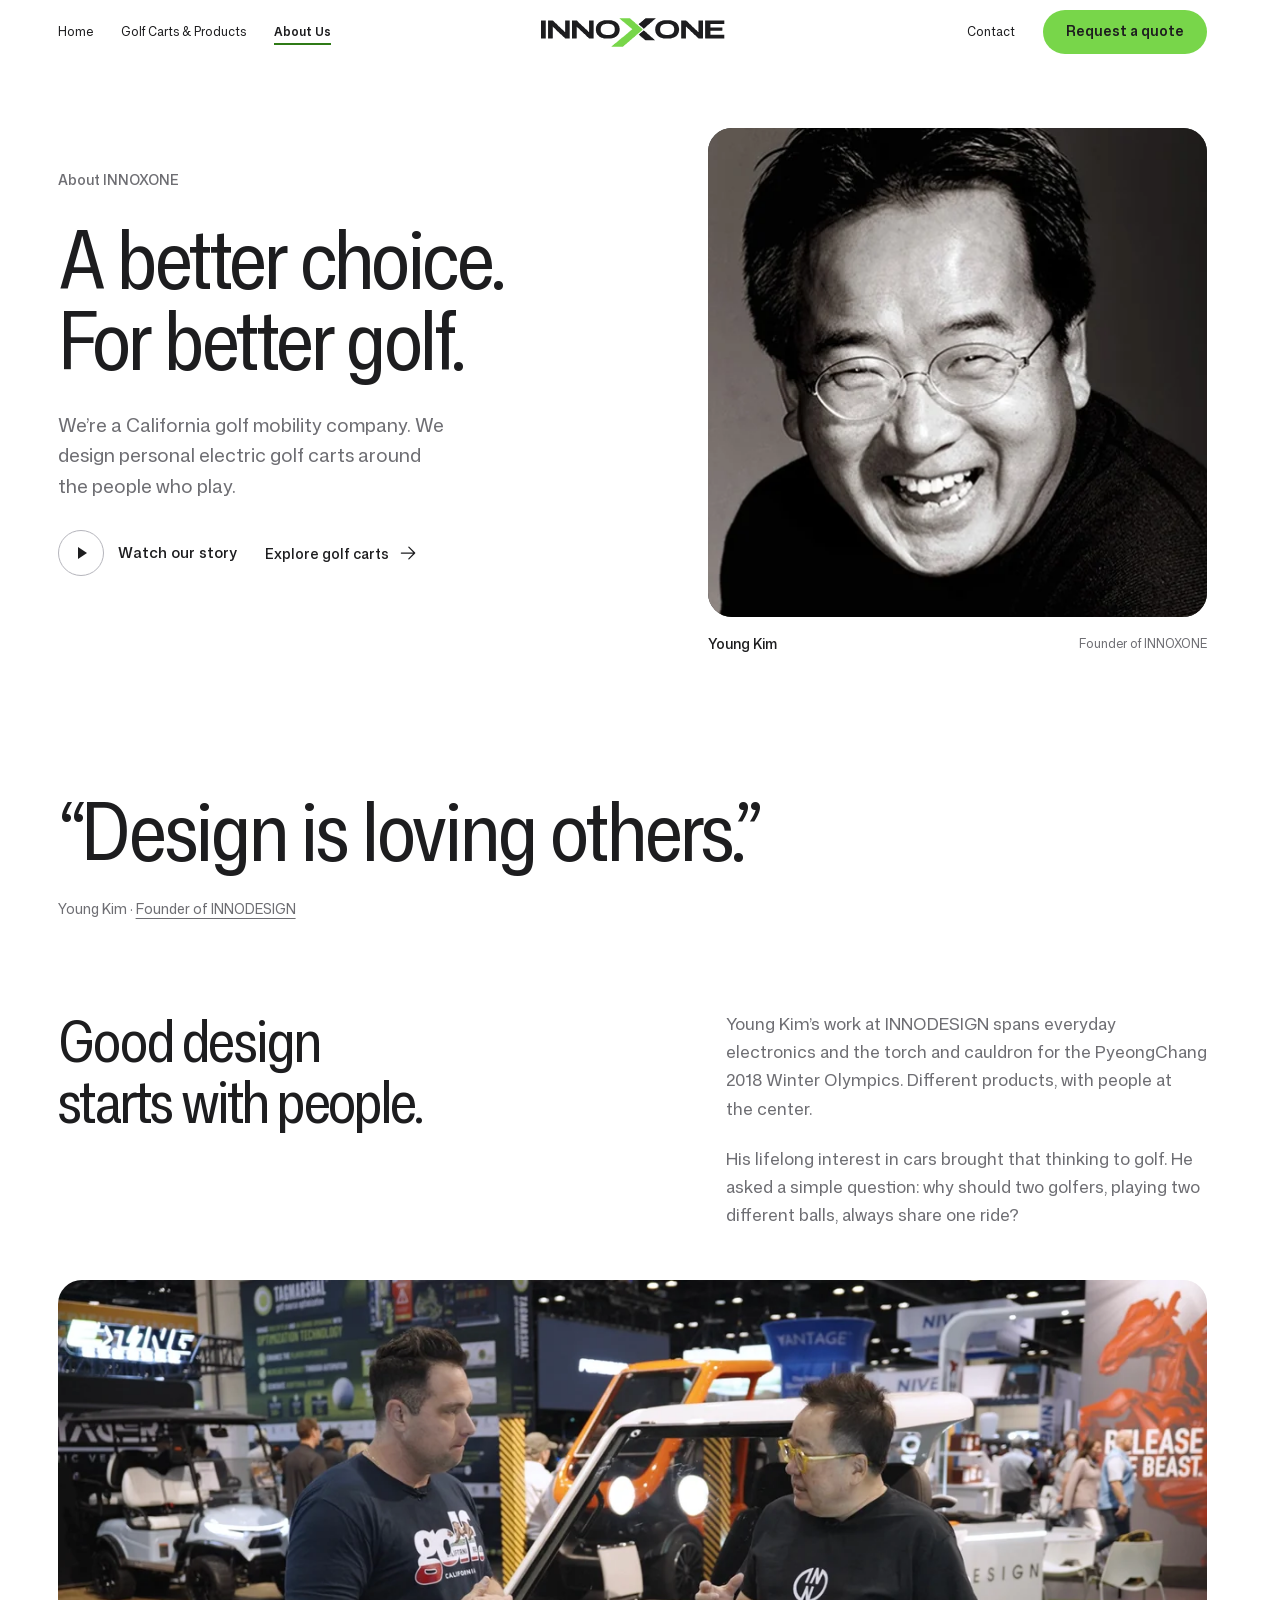
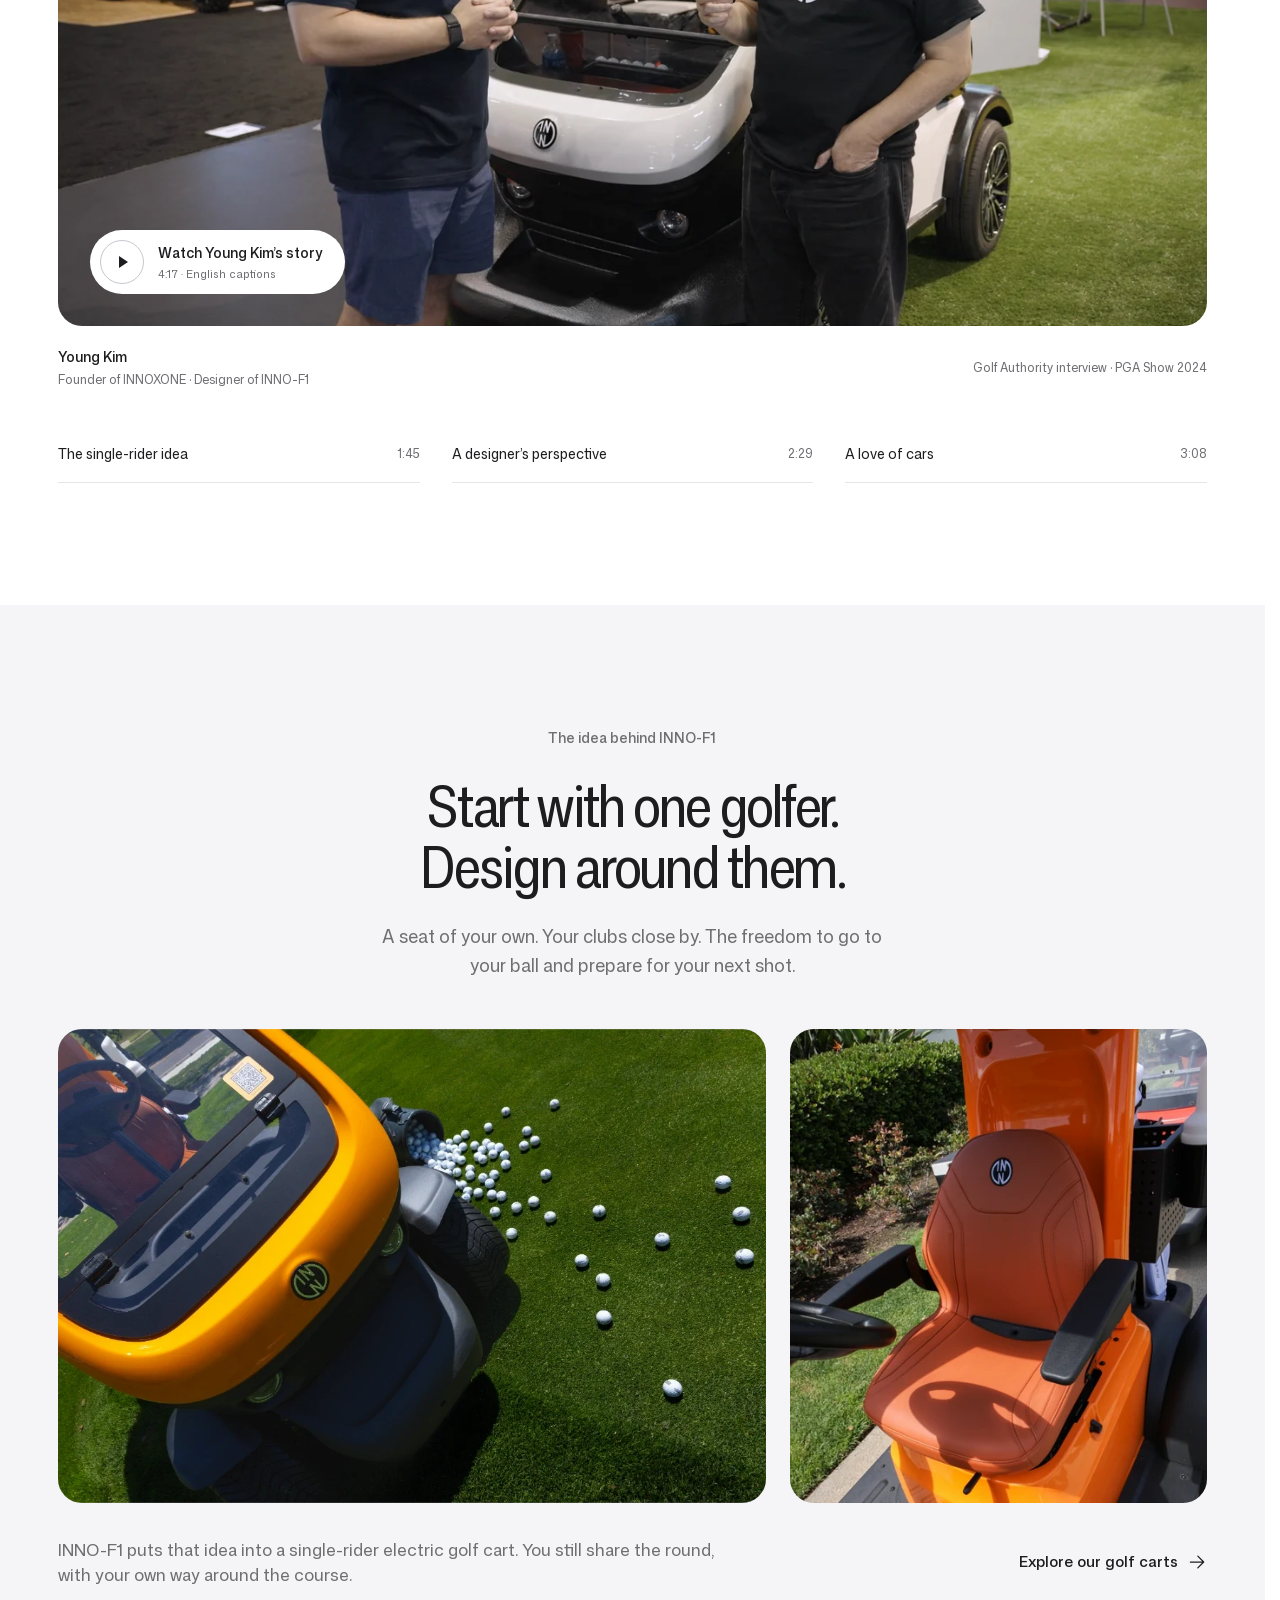
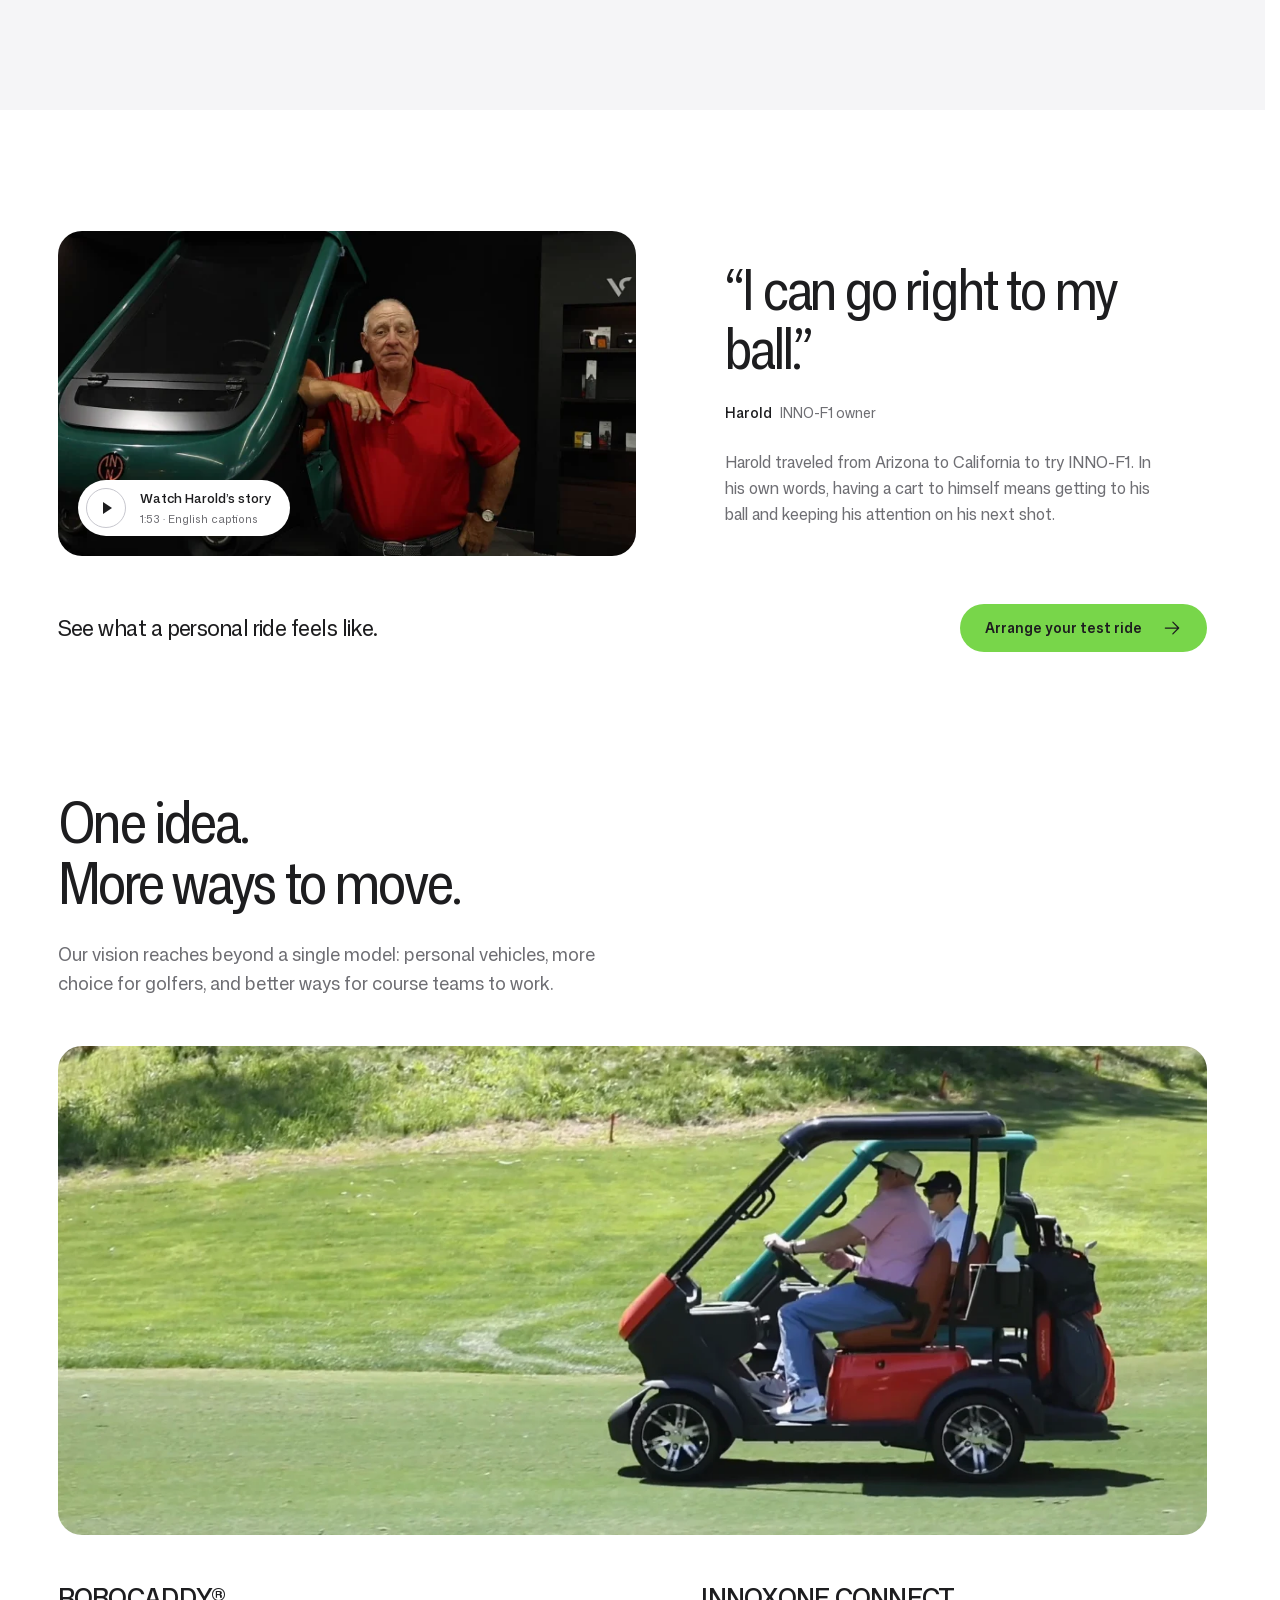
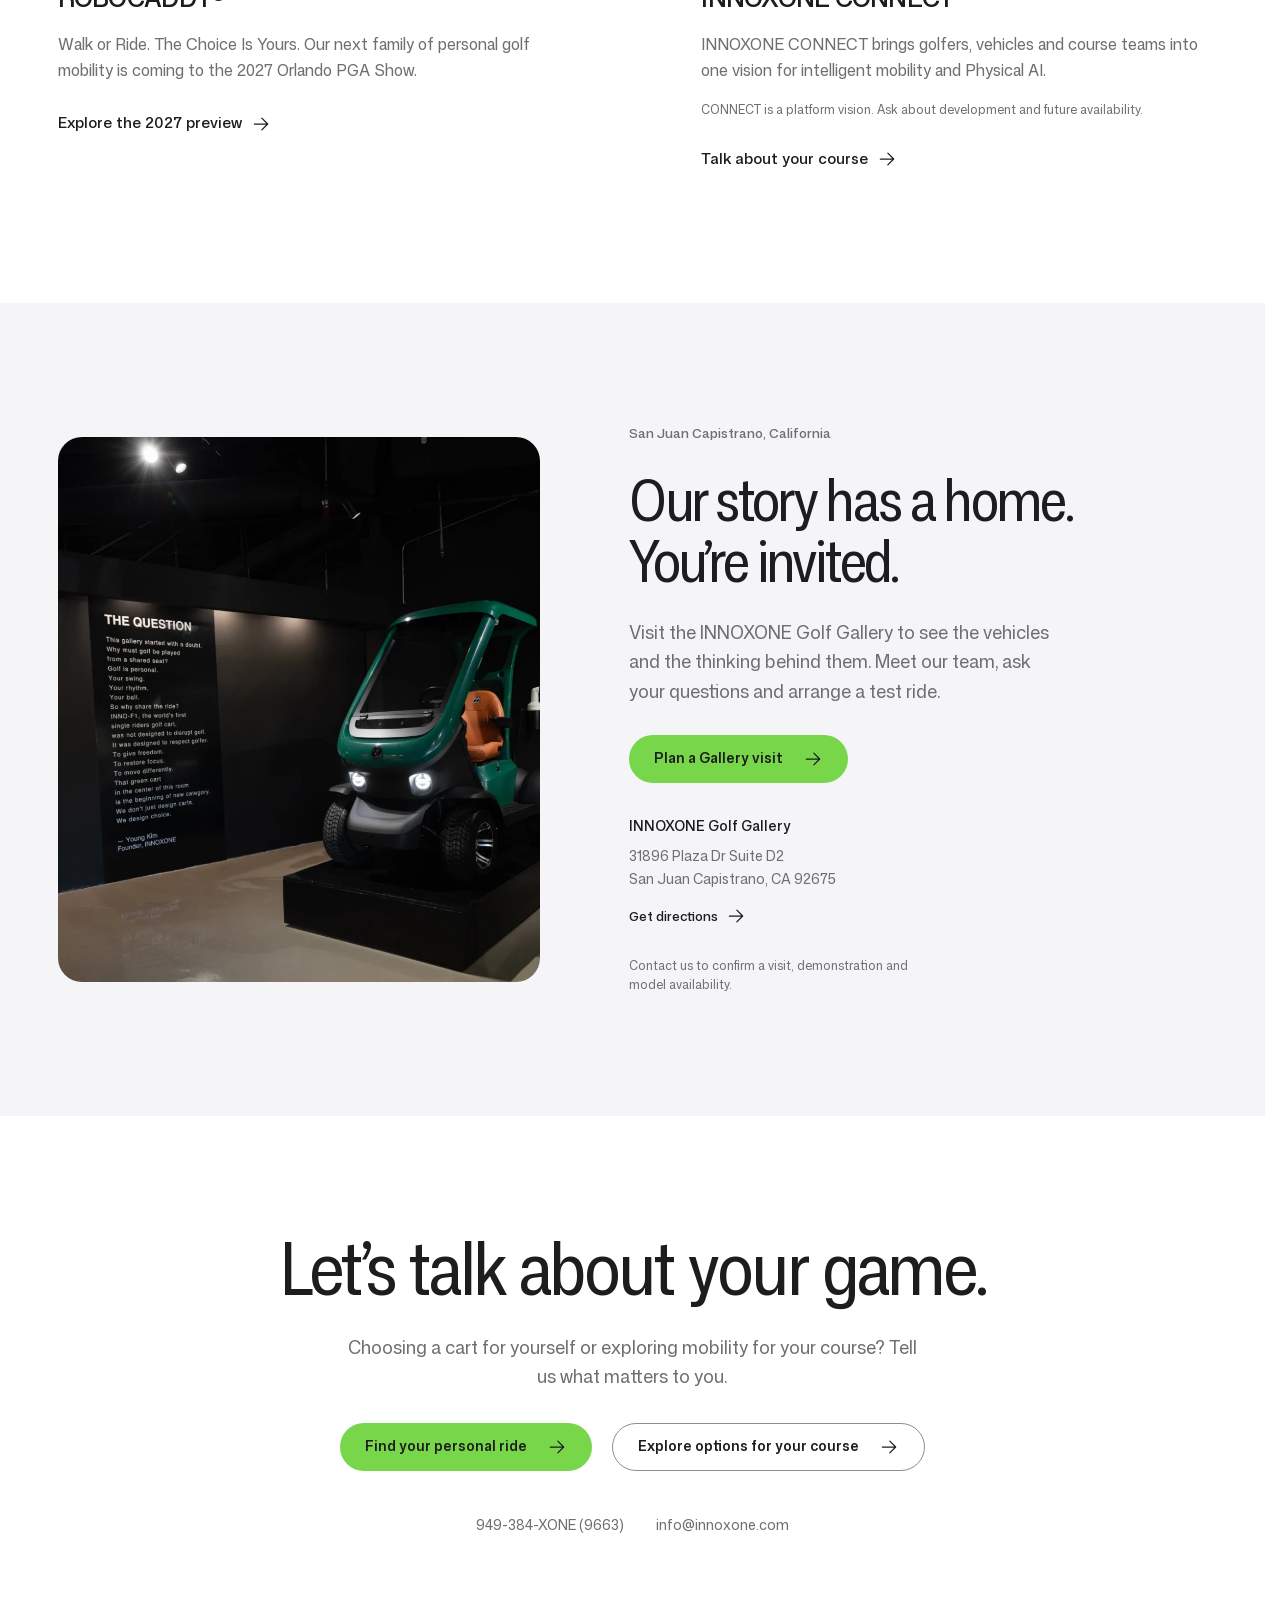
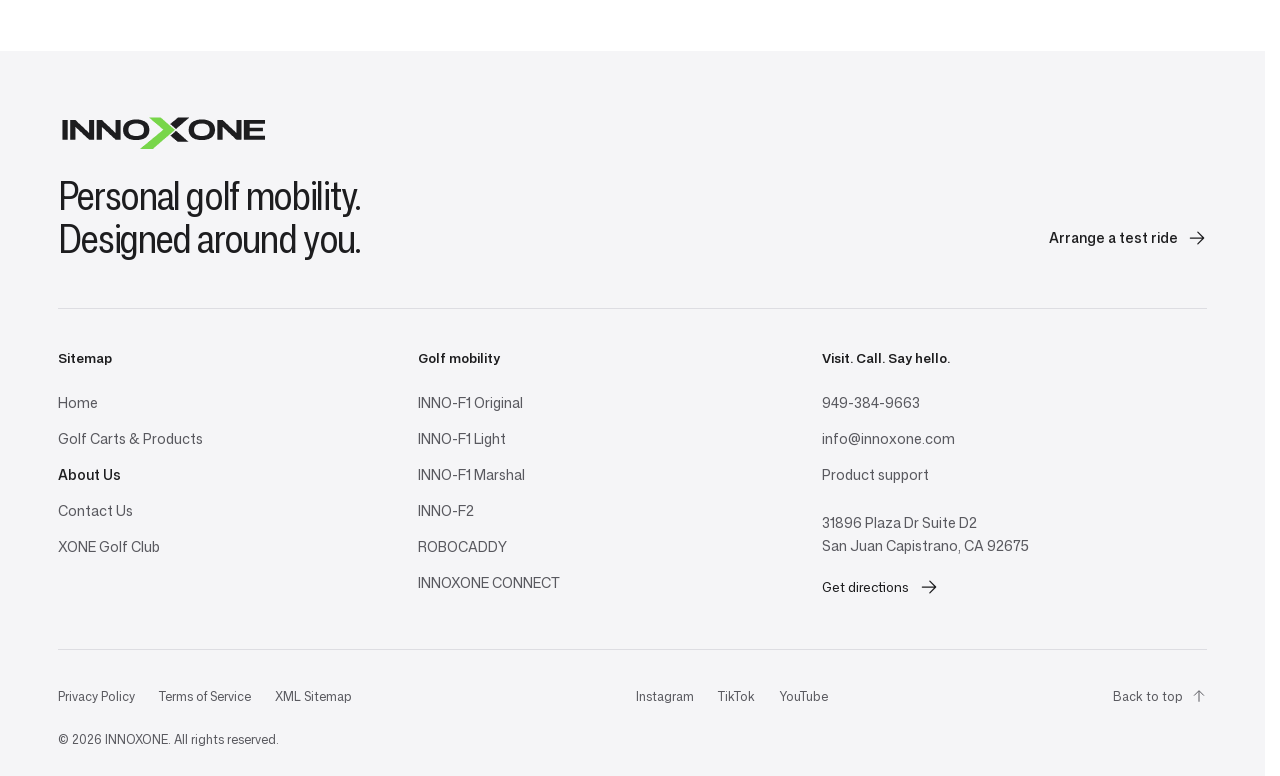
==== commit de231eab: "Prevent title reveal flashes and animate selected editorial headlines" ====
--- a/about/index.html
+++ b/about/index.html
@@ -1,4 +1,20 @@
-<!doctype html><html lang="en-US"><head><meta charset="utf-8"><meta name="viewport" content="width=device-width,initial-scale=1,viewport-fit=cover"><meta name="theme-color" content="#ffffff"><title>About INNOXONE | Young Kim &amp; Personal Golf Mobility</title><meta name="description" content="Meet the people and ideas behind INNOXONE. Discover Young Kim’s design story, hear from an INNO-F1 owner, and visit our Golf Gallery in California."><meta name="robots" content="index,follow,max-image-preview:large,max-video-preview:-1"><link rel="canonical" href="https://ausystems.github.io/innoxone/about/"><link rel="sitemap" type="application/xml" href="../sitemap.xml"><link rel="icon" href="../assets/innoxone-logo.svg" type="image/svg+xml"><meta property="og:type" content="website"><meta property="og:site_name" content="INNOXONE"><meta property="og:locale" content="en_US"><meta property="og:title" content="About INNOXONE | Young Kim &amp; Personal Golf Mobility"><meta property="og:description" content="Meet the people and ideas behind INNOXONE. Discover Young Kim’s design story, hear from an INNO-F1 owner, and visit our Golf Gallery in California."><meta property="og:url" content="https://ausystems.github.io/innoxone/about/"><meta property="og:image" content="https://ausystems.github.io/innoxone/assets/about-social.webp"><meta property="og:image:width" content="1200"><meta property="og:image:height" content="630"><meta property="og:image:alt" content="Young Kim, founder of INNOXONE, and the personal golf mobility story"><meta name="twitter:card" content="summary_large_image"><meta name="twitter:title" content="About INNOXONE | Young Kim &amp; Personal Golf Mobility"><meta name="twitter:description" content="Meet the people and ideas behind INNOXONE. Discover Young Kim’s design story, hear from an INNO-F1 owner, and visit our Golf Gallery in California."><meta name="twitter:image" content="https://ausystems.github.io/innoxone/assets/about-social.webp"><link rel="preload" href="../assets/mona-sans-homepage.woff2" as="font" type="font/woff2" crossorigin><style>/* INNOXONE's existing palette and Mona Sans, with a quieter product-browsing rhythm.
+<!doctype html><html lang="en-US"><head><meta charset="utf-8"><meta name="viewport" content="width=device-width,initial-scale=1,viewport-fit=cover"><meta name="theme-color" content="#ffffff"><title>About INNOXONE | Young Kim &amp; Personal Golf Mobility</title><meta name="description" content="Meet the people and ideas behind INNOXONE. Discover Young Kim’s design story, hear from an INNO-F1 owner, and visit our Golf Gallery in California."><meta name="robots" content="index,follow,max-image-preview:large,max-video-preview:-1"><link rel="canonical" href="https://ausystems.github.io/innoxone/about/"><link rel="sitemap" type="application/xml" href="../sitemap.xml"><link rel="icon" href="../assets/innoxone-logo.svg" type="image/svg+xml"><meta property="og:type" content="website"><meta property="og:site_name" content="INNOXONE"><meta property="og:locale" content="en_US"><meta property="og:title" content="About INNOXONE | Young Kim &amp; Personal Golf Mobility"><meta property="og:description" content="Meet the people and ideas behind INNOXONE. Discover Young Kim’s design story, hear from an INNO-F1 owner, and visit our Golf Gallery in California."><meta property="og:url" content="https://ausystems.github.io/innoxone/about/"><meta property="og:image" content="https://ausystems.github.io/innoxone/assets/about-social.webp"><meta property="og:image:width" content="1200"><meta property="og:image:height" content="630"><meta property="og:image:alt" content="Young Kim, founder of INNOXONE, and the personal golf mobility story"><meta name="twitter:card" content="summary_large_image"><meta name="twitter:title" content="About INNOXONE | Young Kim &amp; Personal Golf Mobility"><meta name="twitter:description" content="Meet the people and ideas behind INNOXONE. Discover Young Kim’s design story, hear from an INNO-F1 owner, and visit our Golf Gallery in California."><meta name="twitter:image" content="https://ausystems.github.io/innoxone/assets/about-social.webp"><link rel="preload" href="../assets/mona-sans-homepage.woff2" as="font" type="font/woff2" crossorigin><script>// Enable the title treatment before the body can paint. Fail open if setup fails.
+(() => {
+  if (matchMedia('(prefers-reduced-motion: reduce)').matches || !('IntersectionObserver' in window) || !Element.prototype.animate) return;
+  const root = document.documentElement;
+  const boot = {
+    active: true,
+    release() {
+      boot.active = false;
+      clearTimeout(boot.timer);
+      root.classList.remove('title-motion-ready');
+    }
+  };
+  window.INNO_TITLE_BOOT = boot;
+  root.classList.add('title-motion-ready');
+  boot.timer = setTimeout(boot.release, 4000);
+})();
+</script><style>/* INNOXONE's existing palette and Mona Sans, with a quieter product-browsing rhythm.
    Product stages and dialogs: 28px. Photography: 24px. Actions: fully rounded. */
 @font-face{font-family:Mona;src:url('../assets/mona-sans-homepage.woff2') format('woff2');font-weight:380 600;font-stretch:85% 100%;font-display:swap}
 @font-face{font-family:MonaFallback;src:local('Arial');size-adjust:101.5%;ascent-override:94%;descent-override:24%;line-gap-override:0%}
@@ -75,6 +91,7 @@
 @media(max-width:900px){.global-footer .footer-map{gap:36px}.global-footer .footer-brand{width:185px}}
 @media(max-width:599px){.global-footer{padding:44px 0 24px}.global-footer .footer-signature{display:block;padding-bottom:32px}.global-footer .footer-brand{width:180px}.global-footer .footer-promise{font-size:32px;max-width:310px;margin-top:22px}.global-footer .footer-signature .text-link{margin-top:16px}.global-footer .footer-map{grid-template-columns:1fr 1fr;gap:32px 24px;padding-block:28px}.global-footer .footer-contact{grid-column:1/-1}.global-footer h2,.global-footer h3{margin-bottom:12px}.global-footer li>a{min-height:44px;font-size:13px}.global-footer address{max-width:290px;font-size:13px;margin-top:14px}.global-footer .footer-last{display:block;margin-top:18px}.global-footer .footer-utility{gap:0 20px}.global-footer .footer-networks{gap:0 24px;margin-top:6px}.global-footer .footer-copyright{margin-top:14px}.global-footer .back-top{margin-top:4px}}
 /* Keep every word intact and readable while its letters appear. */
+html.title-motion-ready [data-reveal-title]:not([data-title-started]){opacity:0}
 [data-letter-title] .title-word{display:inline-block;white-space:nowrap}[data-letter-title] .title-letter{display:inline}
 .hero-content .line-mask>span{animation:none}
 .nav-left>a,.nav-right>a:not(.pill){position:relative}
@@ -82,19 +99,43 @@
 .nav-left>a:hover,.nav-right>a:not(.pill):hover,.nav-left>a[aria-current]{text-decoration:none}
 .nav-left>a:hover:after,.nav-left>a[aria-current]:after,.nav-right>a:not(.pill):hover:after,.nav-right>a[aria-current]:after{transform:scaleX(1)}
 .nav-left>a[aria-current]:after,.nav-right>a[aria-current]:after{background:var(--green-ink);height:2px}
-.menu-dialog[open] nav a,.mobile-menu:not([hidden]) nav a{animation:menu-arrive .24s ease-out both}
-.menu-dialog[open] nav a:nth-child(2),.mobile-menu:not([hidden]) nav a:nth-child(2){animation-delay:25ms}
-.menu-dialog[open] nav a:nth-child(3),.mobile-menu:not([hidden]) nav a:nth-child(3){animation-delay:50ms}
-.menu-dialog[open] nav a:nth-child(4),.mobile-menu:not([hidden]) nav a:nth-child(4){animation-delay:75ms}
+.menu-dialog[open] nav a,.mobile-menu:not([hidden]) nav a{animation:menu-arrive .38s cubic-bezier(.22,1,.36,1) both}
+.menu-dialog[open] nav a:nth-child(2),.mobile-menu:not([hidden]) nav a:nth-child(2){animation-delay:50ms}
+.menu-dialog[open] nav a:nth-child(3),.mobile-menu:not([hidden]) nav a:nth-child(3){animation-delay:100ms}
+.menu-dialog[open] nav a:nth-child(4),.mobile-menu:not([hidden]) nav a:nth-child(4){animation-delay:150ms}
 @keyframes menu-arrive{from{opacity:0;transform:translateY(5px)}to{opacity:1;transform:none}}
-@media(prefers-reduced-motion:reduce){*,*:before,*:after{scroll-behavior:auto!important;animation:none!important;transition:none!important}.title-letter{opacity:1!important}}
-@media print{.title-letter{opacity:1!important}}
+@media(prefers-reduced-motion:reduce){*,*:before,*:after{scroll-behavior:auto!important;animation:none!important;transition:none!important}[data-reveal-title],.title-letter{opacity:1!important}}
+@media print{[data-reveal-title],.title-letter{opacity:1!important}}
 
 .site-header{background:#fff}
 [data-letter-title] .title-word:before,[data-letter-title] .title-letter:before{content:none}
 .inno-header.on-dark .nav-left>a[aria-current]:after{background:var(--green)}.mobile-menu nav a[aria-current]{color:var(--green-ink)}
-</style><noscript><style>.menu-button{display:none}.site-header .nav-left{display:flex}.site-header .nav-left>a:not([aria-current]){display:none}.site-header .nav-left>a{font-size:11px}.site-header .wordmark{width:110px}.site-header .nav-right{display:none}.site-header .header-inner{grid-template-columns:1fr auto}</style></noscript><script type="application/ld+json">{"@context":"https://schema.org","@graph":[{"@type":"Organization","@id":"https://www.innoxone.com/#organization","name":"INNOXONE","url":"https://www.innoxone.com/","logo":"https://ausystems.github.io/innoxone/assets/innoxone-logo.svg","founder":{"@id":"https://ausystems.github.io/innoxone/about/#young-kim"},"telephone":"+19493849663","email":"info@innoxone.com","address":{"@type":"PostalAddress","streetAddress":"31896 Plaza Dr Suite D2","addressLocality":"San Juan Capistrano","addressRegion":"CA","postalCode":"92675","addressCountry":"US"},"sameAs":["https://www.instagram.com/innoxone.golf","https://www.tiktok.com/@innoxone","https://www.youtube.com/@innodesign6980"]},{"@type":"Person","@id":"https://ausystems.github.io/innoxone/about/#young-kim","name":"Young Kim","jobTitle":"Founder of INNOXONE","worksFor":{"@id":"https://www.innoxone.com/#organization"},"image":"https://ausystems.github.io/innoxone/assets/about-young-kim-1094.webp"},{"@type":"AboutPage","@id":"https://ausystems.github.io/innoxone/about/#webpage","url":"https://ausystems.github.io/innoxone/about/","name":"About INNOXONE | Young Kim & Personal Golf Mobility","description":"Meet the people and ideas behind INNOXONE. Discover Young Kim’s design story, hear from an INNO-F1 owner, and visit our Golf Gallery in California.","about":{"@id":"https://www.innoxone.com/#organization"},"mainEntity":{"@id":"https://www.innoxone.com/#organization"},"inLanguage":"en-US","primaryImageOfPage":{"@type":"ImageObject","url":"https://ausystems.github.io/innoxone/assets/about-young-kim-1094.webp","width":1094,"height":672}},{"@type":"BreadcrumbList","itemListElement":[{"@type":"ListItem","position":1,"name":"Home","item":"https://ausystems.github.io/innoxone/"},{"@type":"ListItem","position":2,"name":"About Us","item":"https://ausystems.github.io/innoxone/about/"}]}]}</script></head><body id="top" class="about-page"><a class="skip-link" href="#main">Skip to content</a><header class="site-header"><div class="wrap header-inner"><nav class="nav-left" aria-label="Main navigation"><a href="../">Home</a><a href="../golf-carts-products/">Golf Carts &amp; Products</a><a href="../about/" aria-current="page">About Us</a></nav><button class="menu-button" type="button" data-open="site-menu" aria-controls="site-menu" aria-expanded="false"><span class="menu-lines" aria-hidden="true"></span>Menu</button><a class="wordmark" href="../" aria-label="INNOXONE home"><svg viewBox="0 0 1000 168" aria-hidden="true"><path fill="currentColor" fill-rule="evenodd" d="M298 89 L298 118 L274 118 L267 110 L265 110 L251 95 L249 95 L235 80 L233 80 L219 65 L217 65 L217 64 L209 57 L209 117 L208 117 L208 118 L184 118 L184 24 L210 24 L224 39 L226 39 L240 54 L242 54 L242 55 L243 55 L257 70 L259 70 L272 84 L274 84 L274 24 L298 24 L298 89 Z M380 100 L394 97 L394 96 L398 95 L399 93 L401 93 L401 92 L404 90 L404 88 L406 87 L406 85 L407 85 L407 83 L408 83 L408 79 L409 79 L409 62 L408 62 L408 58 L407 58 L406 54 L405 54 L404 51 L403 51 L402 49 L400 49 L398 46 L396 46 L396 45 L394 45 L394 44 L391 44 L391 43 L387 43 L387 42 L381 42 L381 41 L364 41 L364 42 L358 42 L358 43 L354 43 L354 44 L351 44 L351 45 L347 46 L346 48 L344 48 L344 49 L340 52 L340 54 L338 55 L337 61 L336 61 L335 75 L336 75 L336 81 L337 81 L337 83 L338 83 L338 86 L340 87 L340 89 L341 89 L345 94 L347 94 L347 95 L349 95 L349 96 L351 96 L351 97 L354 97 L354 98 L357 98 L357 99 L363 99 L363 100 L380 100 Z M347 116 L340 115 L340 114 L338 114 L338 113 L336 113 L336 112 L330 110 L329 108 L327 108 L327 107 L317 98 L317 96 L316 96 L316 94 L315 94 L315 92 L314 92 L314 90 L313 90 L313 88 L312 88 L311 80 L310 80 L310 61 L311 61 L312 53 L313 53 L313 51 L314 51 L316 45 L318 44 L318 42 L319 42 L327 33 L329 33 L330 31 L332 31 L332 30 L334 30 L334 29 L336 29 L336 28 L338 28 L338 27 L341 27 L341 26 L344 26 L344 25 L347 25 L347 24 L352 24 L352 23 L359 23 L359 22 L386 22 L386 23 L393 23 L393 24 L397 24 L397 25 L401 25 L401 26 L404 26 L404 27 L406 27 L406 28 L409 28 L409 29 L413 30 L414 32 L416 32 L417 34 L419 34 L419 35 L426 41 L426 43 L428 44 L428 46 L430 47 L431 52 L432 52 L432 54 L433 54 L434 63 L435 63 L435 78 L434 78 L434 83 L433 83 L432 90 L431 90 L430 94 L428 95 L428 97 L426 98 L426 100 L425 100 L419 107 L417 107 L416 109 L414 109 L413 111 L411 111 L411 112 L409 112 L409 113 L407 113 L407 114 L398 116 L398 117 L387 118 L387 119 L358 119 L358 118 L351 118 L351 117 L347 117 L347 116 Z M784 65 L784 118 L760 118 L760 117 L759 117 L759 24 L785 24 L785 25 L786 25 L788 28 L790 28 L805 44 L807 44 L821 59 L823 59 L837 74 L839 74 L848 84 L850 84 L850 24 L874 24 L874 117 L873 117 L873 118 L850 118 L850 117 L849 117 L848 115 L846 115 L832 100 L830 100 L815 84 L813 84 L799 69 L797 69 L786 57 L784 57 L784 65 Z M137 75 L138 75 L146 84 L148 84 L148 24 L172 24 L172 118 L148 118 L148 117 L147 117 L142 111 L140 111 L126 96 L124 96 L110 81 L108 81 L93 65 L91 65 L84 57 L82 57 L82 58 L83 58 L83 117 L82 117 L82 118 L58 118 L58 24 L83 24 L83 25 L85 25 L99 40 L101 40 L115 55 L117 55 L117 56 L118 56 L132 71 L134 71 L137 75 Z M915 118 L886 118 L886 117 L885 117 L885 24 L986 24 L986 42 L913 42 L913 61 L976 61 L976 77 L975 77 L975 78 L913 78 L913 99 L986 99 L986 118 L915 118 Z M702 98 L707 97 L707 96 L709 96 L710 94 L712 94 L712 93 L718 88 L718 86 L719 86 L719 84 L720 84 L720 82 L721 82 L721 78 L722 78 L722 63 L721 63 L721 59 L720 59 L718 53 L717 53 L712 47 L710 47 L710 46 L708 46 L708 45 L706 45 L706 44 L703 44 L703 43 L700 43 L700 42 L693 42 L693 41 L670 42 L670 43 L667 43 L667 44 L664 44 L664 45 L658 47 L658 48 L652 53 L652 55 L651 55 L651 57 L650 57 L650 60 L649 60 L649 64 L648 64 L648 77 L649 77 L649 82 L650 82 L652 88 L653 88 L658 94 L660 94 L661 96 L664 96 L664 97 L670 98 L670 99 L676 99 L676 100 L694 100 L694 99 L700 99 L700 98 L702 98 Z M21 64 L21 24 L46 24 L46 118 L21 118 L21 64 Z M741 45 L742 48 L743 48 L743 50 L744 50 L744 52 L745 52 L746 59 L747 59 L747 65 L748 65 L748 76 L747 76 L747 82 L746 82 L745 89 L744 89 L744 91 L743 91 L741 97 L738 99 L738 101 L737 101 L733 106 L731 106 L729 109 L727 109 L727 110 L725 110 L724 112 L719 113 L719 114 L717 114 L717 115 L710 116 L710 117 L706 117 L706 118 L700 118 L700 119 L670 119 L670 118 L664 118 L664 117 L656 116 L656 115 L653 115 L653 114 L651 114 L651 113 L646 112 L645 110 L641 109 L638 105 L636 105 L636 104 L633 102 L633 100 L630 98 L630 96 L628 95 L628 93 L627 93 L627 91 L626 91 L626 89 L625 89 L624 82 L623 82 L622 67 L623 67 L623 59 L624 59 L624 55 L625 55 L625 53 L626 53 L626 50 L627 50 L628 46 L630 45 L630 43 L633 41 L633 39 L634 39 L636 36 L638 36 L640 33 L642 33 L643 31 L645 31 L645 30 L647 30 L647 29 L649 29 L649 28 L651 28 L651 27 L654 27 L654 26 L657 26 L657 25 L660 25 L660 24 L671 23 L671 22 L699 22 L699 23 L705 23 L705 24 L710 24 L710 25 L717 26 L717 27 L719 27 L719 28 L721 28 L721 29 L723 29 L723 30 L729 32 L732 36 L734 36 L734 37 L738 40 L738 42 L739 42 L741 45 Z M548 108 L546 108 L542 103 L540 103 L540 102 L536 99 L536 97 L539 96 L544 90 L546 90 L551 84 L553 84 L558 78 L560 78 L561 76 L563 76 L565 79 L567 79 L573 86 L575 86 L581 93 L583 93 L588 99 L590 99 L596 106 L598 106 L604 113 L606 113 L612 120 L614 120 L614 121 L615 121 L619 126 L621 126 L622 128 L570 128 L570 127 L569 127 L567 124 L565 124 L561 119 L559 119 L554 113 L552 113 L548 108 Z M583 12 L624 12 L624 14 L623 14 L621 17 L619 17 L614 23 L612 23 L607 29 L605 29 L600 35 L598 35 L598 36 L597 36 L592 42 L590 42 L585 48 L583 48 L578 54 L576 54 L571 60 L569 60 L563 67 L561 67 L561 66 L560 66 L556 61 L554 61 L548 54 L546 54 L540 47 L538 47 L538 46 L535 44 L535 42 L536 42 L537 40 L539 40 L543 35 L545 35 L549 30 L551 30 L554 26 L556 26 L560 21 L562 21 L562 20 L563 20 L566 16 L568 16 L571 12 L583 12 Z"/><path fill="var(--green)" fill-rule="evenodd" d="M436 162 L392 162 L392 160 L393 160 L394 158 L396 158 L400 153 L402 153 L406 148 L408 148 L411 144 L413 144 L417 139 L419 139 L423 134 L425 134 L429 129 L431 129 L435 124 L437 124 L440 120 L442 120 L442 119 L443 119 L446 115 L448 115 L452 110 L454 110 L457 106 L459 106 L459 105 L460 105 L463 101 L465 101 L469 96 L471 96 L474 92 L476 92 L480 87 L482 87 L482 86 L483 86 L486 82 L488 82 L492 77 L494 77 L497 73 L499 73 L499 72 L501 71 L501 69 L500 69 L497 65 L495 65 L490 59 L488 59 L484 54 L482 54 L478 49 L476 49 L471 43 L469 43 L465 38 L463 38 L459 33 L457 33 L457 32 L456 32 L452 27 L450 27 L446 22 L444 22 L440 17 L438 17 L438 16 L435 14 L435 12 L489 12 L489 13 L491 13 L495 18 L497 18 L503 25 L505 25 L511 32 L513 32 L519 39 L521 39 L526 45 L528 45 L534 52 L536 52 L542 59 L544 59 L550 66 L552 66 L557 72 L554 73 L549 79 L547 79 L542 85 L540 85 L535 91 L533 91 L527 98 L525 98 L520 104 L518 104 L513 110 L511 110 L506 116 L504 116 L499 122 L497 122 L492 128 L490 128 L484 135 L482 135 L477 141 L475 141 L470 147 L468 147 L463 153 L461 153 L461 154 L460 154 L456 159 L454 159 L452 162 L436 162 Z"/></svg></a><div class="nav-right"><a href="../contact/">Contact</a><a class="pill" href="../contact/" data-inquiry="general"><span class="cta-wide">Request a quote</span><span class="cta-short">Inquire</span></a></div></div></header><main id="main"><section class="about-hero wrap" aria-labelledby="about-title"><div class="about-hero-copy"><p class="story-label">About INNOXONE</p><h1 id="about-title"><span>A better choice.</span> <span>For better golf.</span></h1><p>We’re a California golf mobility company. We design personal electric golf carts around the people who play.</p><div class="about-hero-actions"><a class="film-link" href="#founder-film-frame" data-play-film="founder-film" data-scroll="true" aria-controls="founder-film"><span class="play-circle" aria-hidden="true"></span>Watch our story</a><a class="text-link" href="../golf-carts-products/">Explore golf carts<svg class="arrow" viewBox="0 0 24 24" aria-hidden="true"><path d="M4 12h15M13 5l7 7-7 7"/></svg></a></div></div><figure class="hero-portrait"><div class="portrait-frame media-reveal"><img src="../assets/about-young-kim-1094.webp" srcset="../assets/about-young-kim-480.webp 480w, ../assets/about-young-kim-800.webp 800w, ../assets/about-young-kim-1094.webp 1094w" sizes="(max-width:767px) 90vw, 45vw" width="1094" height="672" alt="Young Kim, founder of INNOXONE, smiling in a black-and-white portrait." fetchpriority="high" decoding="async"></div><figcaption><strong>Young Kim</strong><span>Founder of INNOXONE</span></figcaption></figure></section><section class="founder-section wrap" id="founder" aria-labelledby="founder-title"><figure class="founder-quote"><blockquote>“Design is loving others.”</blockquote><figcaption>Young Kim · <a href="https://innodesignproducts.com/about/">Founder of INNODESIGN</a></figcaption></figure><div class="founder-intro"><h2 id="founder-title">Good design starts with people.</h2><div class="founder-bio"><p>Young Kim’s work at INNODESIGN spans everyday electronics and the torch and cauldron for the PyeongChang 2018 Winter Olympics. Different products, with people at the center.</p><p>His lifelong interest in cars brought that thinking to golf. He asked a simple question: why should two golfers, playing two different balls, always share one ride?</p></div></div><div class="film" id="founder-film-frame"><video class="story-film" id="founder-film" controls playsinline preload="none" loading="lazy" poster="../assets/young-kim-640.webp" tabindex="0" aria-label="Watch Young Kim’s story"><source src="../assets/young-kim-story.mp4" type="video/mp4"><track kind="captions" srclang="en" label="English" src="../assets/young-kim-story.vtt" default>Your browser does not support embedded video. <a href="../assets/young-kim-story.mp4">Open the film</a>.</video><img class="film-cover" src="../assets/young-kim-1920.webp" srcset="../assets/young-kim-640.webp 640w, ../assets/young-kim-800.webp 800w, ../assets/young-kim-1280.webp 1280w, ../assets/young-kim-1600.webp 1600w, ../assets/young-kim-1920.webp 1920w" sizes="(max-width:900px) 90vw, 90vw" width="1920" height="1080" alt="Young Kim speaking into a microphone beside a golf cart at the 2024 PGA Show." loading="lazy" decoding="async"><button class="film-play" type="button" data-play-film="founder-film" aria-controls="founder-film"><span class="play-circle" aria-hidden="true"></span><span>Watch Young Kim’s story<small>4:17 · English captions</small></span></button></div><p class="film-status" id="founder-film-status" role="status" hidden>The film couldn’t load. <a href="../assets/young-kim-story.mp4">Open the film directly</a>.</p><div class="film-caption"><p><strong>Young Kim</strong><span>Founder of INNOXONE · Designer of INNO-F1</span></p><p>Golf Authority interview · PGA Show 2024</p></div><div class="film-chapters" role="group" aria-label="Young Kim interview chapters"><button type="button" data-play-film="founder-film" data-time="105.3" data-scroll="true" aria-controls="founder-film">The single-rider idea<span>1:45</span></button><button type="button" data-play-film="founder-film" data-time="149.4" data-scroll="true" aria-controls="founder-film">A designer’s perspective<span>2:29</span></button><button type="button" data-play-film="founder-film" data-time="188" data-scroll="true" aria-controls="founder-film">A love of cars<span>3:08</span></button></div></section><section class="purpose-section" aria-labelledby="purpose-title"><div class="wrap"><div class="purpose-heading"><div><p class="story-label">The idea behind INNO-F1</p><h2 id="purpose-title"><span>Start with one golfer.</span> <span>Design around them.</span></h2></div><p>A seat of your own. Your clubs close by. The freedom to go to your ball and prepare for your next shot.</p></div><div class="design-photos"><figure class="design-overhead media-reveal"><img src="../assets/about-overhead-1000.webp" srcset="../assets/about-overhead-480.webp 480w, ../assets/about-overhead-1000.webp 1000w" sizes="(max-width:767px) 56vw, 58vw" width="1000" height="667" alt="Overhead view of an orange INNO-F1 golf cart beside golf balls on the grass." loading="lazy" decoding="async"></figure><figure class="design-seat media-reveal"><img src="../assets/seat-1000.webp" srcset="../assets/seat-480.webp 480w, ../assets/seat-1000.webp 1000w" sizes="(max-width:767px) 35vw, 34vw" width="1000" height="1227" alt="An orange single seat with armrests inside an INNO-F1 golf cart." loading="lazy" decoding="async"></figure></div><div class="purpose-close"><p>INNO-F1 puts that idea into a single-rider electric golf cart. You still share the round, with your own way around the course.</p><a class="text-link" href="../golf-carts-products/">Explore our golf carts<svg class="arrow" viewBox="0 0 24 24" aria-hidden="true"><path d="M4 12h15M13 5l7 7-7 7"/></svg></a></div></div></section><section class="owner-section wrap" aria-labelledby="owner-title"><div class="owner-grid"><div class="owner-media"><div class="film" id="owner-film-frame"><video class="story-film" id="owner-film" controls playsinline preload="none" loading="lazy" poster="../assets/about-harold-640.webp" tabindex="0" aria-label="Watch Harold’s story"><source src="../assets/harold-story.mp4" type="video/mp4"><track kind="captions" srclang="en" label="English" src="../assets/harold-story.vtt" default>Your browser does not support embedded video. <a href="../assets/harold-story.mp4">Open the film</a>.</video><img class="film-cover" src="../assets/harold-poster.webp" srcset="../assets/about-harold-640.webp 640w, ../assets/harold-poster.webp 1280w" sizes="(max-width:900px) 90vw, 48vw" width="1280" height="720" alt="Harold beside his green INNO-F1, sharing his experience as an owner." loading="lazy" decoding="async"><button class="film-play" type="button" data-play-film="owner-film" aria-controls="owner-film"><span class="play-circle" aria-hidden="true"></span><span>Watch Harold’s story<small>1:53 · English captions</small></span></button></div><p class="film-status" id="owner-film-status" role="status" hidden>The film couldn’t load. <a href="../assets/harold-story.mp4">Open the film directly</a>.</p></div><div class="owner-copy"><h2 class="sr-only" id="owner-title">Harold’s INNO-F1 experience</h2><blockquote>“I can go right to my ball.”</blockquote><p class="owner-attribution">Harold<span>INNO-F1 owner</span></p><p>Harold traveled from Arizona to California to try INNO-F1. In his own words, having a cart to himself means getting to his ball and keeping his attention on his next shot.</p></div></div><div class="owner-next"><p>See what a personal ride feels like.</p><a class="pill" href="../contact/?interest=test-ride" data-inquiry="test-ride">Arrange your test ride<svg class="arrow" viewBox="0 0 24 24" aria-hidden="true"><path d="M4 12h15M13 5l7 7-7 7"/></svg></a></div></section><section class="future-section wrap" aria-labelledby="future-title"><div class="future-intro"><h2 id="future-title"><span>One idea.</span> <span>More ways to move.</span></h2><p>Our vision reaches beyond a single model: personal vehicles, more choice for golfers, and better ways for course teams to work.</p></div><figure class="future-image media-reveal"><img src="../assets/connect-golfer-1600.webp" srcset="../assets/connect-golfer-640.webp 640w, ../assets/connect-golfer-1000.webp 1000w, ../assets/connect-golfer-1600.webp 1600w" sizes="90vw" width="1600" height="900" alt="Golfers moving independently in their INNO-F1 carts across a green fairway." loading="lazy" decoding="async"></figure><div class="future-paths"><article><h3>ROBOCADDY®</h3><p>Walk or Ride. The Choice Is Yours. Our next family of personal golf mobility is coming to the 2027 Orlando PGA Show.</p><a class="text-link" href="../golf-carts-products/#product-robocaddy">Explore the 2027 preview<svg class="arrow" viewBox="0 0 24 24" aria-hidden="true"><path d="M4 12h15M13 5l7 7-7 7"/></svg></a></article><article><h3>INNOXONE CONNECT</h3><p>INNOXONE CONNECT brings golfers, vehicles and course teams into one vision for intelligent mobility and Physical AI.</p><p class="future-note">CONNECT is a platform vision. Ask about development and future availability.</p><a class="text-link" href="../contact/?interest=connect-igo" data-inquiry="connect-igo">Talk about your course<svg class="arrow" viewBox="0 0 24 24" aria-hidden="true"><path d="M4 12h15M13 5l7 7-7 7"/></svg></a></article></div></section><section class="gallery-section" id="visit" aria-labelledby="gallery-title"><div class="wrap gallery-grid"><figure class="gallery-portrait media-reveal"><img src="../assets/about-gallery-question-884.webp" srcset="../assets/about-gallery-question-440.webp 440w, ../assets/about-gallery-question-884.webp 884w" sizes="(max-width:767px) 90vw, 42vw" width="884" height="1000" alt="A green INNO-F1 displayed beside Young Kim’s design statement at the INNOXONE Golf Gallery." loading="lazy" decoding="async"></figure><div class="gallery-copy"><p class="story-label">San Juan Capistrano, California</p><h2 id="gallery-title"><span>Our story has a home.</span> <span>You’re invited.</span></h2><p>Visit the INNOXONE Golf Gallery to see the vehicles and the thinking behind them. Meet our team, ask your questions and arrange a test ride.</p><a class="pill" href="../contact/?interest=gallery-visit" data-inquiry="gallery-visit">Plan a Gallery visit<svg class="arrow" viewBox="0 0 24 24" aria-hidden="true"><path d="M4 12h15M13 5l7 7-7 7"/></svg></a><div class="gallery-address"><strong>INNOXONE Golf Gallery</strong><address>31896 Plaza Dr Suite D2<br>San Juan Capistrano, CA 92675</address><a class="text-link" href="https://maps.app.goo.gl/sYTsCQduQt7NKxdF8">Get directions<svg class="arrow" viewBox="0 0 24 24" aria-hidden="true"><path d="M4 12h15M13 5l7 7-7 7"/></svg></a></div><p class="visit-note">Contact us to confirm a visit, demonstration and model availability.</p></div></div></section><section class="conversation-section wrap" aria-labelledby="conversation-title"><h2 id="conversation-title">Let’s talk about your game.</h2><p>Choosing a cart for yourself or exploring mobility for your course? Tell us what matters to you.</p><div class="conversation-actions"><a class="pill" href="../contact/?interest=personal-ride-experience" data-inquiry="personal-ride-experience">Find your personal ride<svg class="arrow" viewBox="0 0 24 24" aria-hidden="true"><path d="M4 12h15M13 5l7 7-7 7"/></svg></a><a class="pill pill-outline" href="../contact/?interest=course-demonstration" data-inquiry="course-demonstration">Explore options for your course<svg class="arrow" viewBox="0 0 24 24" aria-hidden="true"><path d="M4 12h15M13 5l7 7-7 7"/></svg></a></div><div class="conversation-contact"><a href="tel:+19493849663" data-inquiry="general">949-384-XONE (9663)</a><a href="mailto:info@innoxone.com" data-inquiry="general">info@innoxone.com</a></div></section></main><footer class="global-footer site-footer" id="site-footer"><div class="wrap">
-    <div class="footer-signature"><div><a class="footer-brand" href="../" aria-label="INNOXONE home"><svg viewBox="0 0 1000 168" aria-hidden="true"><path fill="currentColor" fill-rule="evenodd" d="M298 89 L298 118 L274 118 L267 110 L265 110 L251 95 L249 95 L235 80 L233 80 L219 65 L217 65 L217 64 L209 57 L209 117 L208 117 L208 118 L184 118 L184 24 L210 24 L224 39 L226 39 L240 54 L242 54 L242 55 L243 55 L257 70 L259 70 L272 84 L274 84 L274 24 L298 24 L298 89 Z M380 100 L394 97 L394 96 L398 95 L399 93 L401 93 L401 92 L404 90 L404 88 L406 87 L406 85 L407 85 L407 83 L408 83 L408 79 L409 79 L409 62 L408 62 L408 58 L407 58 L406 54 L405 54 L404 51 L403 51 L402 49 L400 49 L398 46 L396 46 L396 45 L394 45 L394 44 L391 44 L391 43 L387 43 L387 42 L381 42 L381 41 L364 41 L364 42 L358 42 L358 43 L354 43 L354 44 L351 44 L351 45 L347 46 L346 48 L344 48 L344 49 L340 52 L340 54 L338 55 L337 61 L336 61 L335 75 L336 75 L336 81 L337 81 L337 83 L338 83 L338 86 L340 87 L340 89 L341 89 L345 94 L347 94 L347 95 L349 95 L349 96 L351 96 L351 97 L354 97 L354 98 L357 98 L357 99 L363 99 L363 100 L380 100 Z M347 116 L340 115 L340 114 L338 114 L338 113 L336 113 L336 112 L330 110 L329 108 L327 108 L327 107 L317 98 L317 96 L316 96 L316 94 L315 94 L315 92 L314 92 L314 90 L313 90 L313 88 L312 88 L311 80 L310 80 L310 61 L311 61 L312 53 L313 53 L313 51 L314 51 L316 45 L318 44 L318 42 L319 42 L327 33 L329 33 L330 31 L332 31 L332 30 L334 30 L334 29 L336 29 L336 28 L338 28 L338 27 L341 27 L341 26 L344 26 L344 25 L347 25 L347 24 L352 24 L352 23 L359 23 L359 22 L386 22 L386 23 L393 23 L393 24 L397 24 L397 25 L401 25 L401 26 L404 26 L404 27 L406 27 L406 28 L409 28 L409 29 L413 30 L414 32 L416 32 L417 34 L419 34 L419 35 L426 41 L426 43 L428 44 L428 46 L430 47 L431 52 L432 52 L432 54 L433 54 L434 63 L435 63 L435 78 L434 78 L434 83 L433 83 L432 90 L431 90 L430 94 L428 95 L428 97 L426 98 L426 100 L425 100 L419 107 L417 107 L416 109 L414 109 L413 111 L411 111 L411 112 L409 112 L409 113 L407 113 L407 114 L398 116 L398 117 L387 118 L387 119 L358 119 L358 118 L351 118 L351 117 L347 117 L347 116 Z M784 65 L784 118 L760 118 L760 117 L759 117 L759 24 L785 24 L785 25 L786 25 L788 28 L790 28 L805 44 L807 44 L821 59 L823 59 L837 74 L839 74 L848 84 L850 84 L850 24 L874 24 L874 117 L873 117 L873 118 L850 118 L850 117 L849 117 L848 115 L846 115 L832 100 L830 100 L815 84 L813 84 L799 69 L797 69 L786 57 L784 57 L784 65 Z M137 75 L138 75 L146 84 L148 84 L148 24 L172 24 L172 118 L148 118 L148 117 L147 117 L142 111 L140 111 L126 96 L124 96 L110 81 L108 81 L93 65 L91 65 L84 57 L82 57 L82 58 L83 58 L83 117 L82 117 L82 118 L58 118 L58 24 L83 24 L83 25 L85 25 L99 40 L101 40 L115 55 L117 55 L117 56 L118 56 L132 71 L134 71 L137 75 Z M915 118 L886 118 L886 117 L885 117 L885 24 L986 24 L986 42 L913 42 L913 61 L976 61 L976 77 L975 77 L975 78 L913 78 L913 99 L986 99 L986 118 L915 118 Z M702 98 L707 97 L707 96 L709 96 L710 94 L712 94 L712 93 L718 88 L718 86 L719 86 L719 84 L720 84 L720 82 L721 82 L721 78 L722 78 L722 63 L721 63 L721 59 L720 59 L718 53 L717 53 L712 47 L710 47 L710 46 L708 46 L708 45 L706 45 L706 44 L703 44 L703 43 L700 43 L700 42 L693 42 L693 41 L670 42 L670 43 L667 43 L667 44 L664 44 L664 45 L658 47 L658 48 L652 53 L652 55 L651 55 L651 57 L650 57 L650 60 L649 60 L649 64 L648 64 L648 77 L649 77 L649 82 L650 82 L652 88 L653 88 L658 94 L660 94 L661 96 L664 96 L664 97 L670 98 L670 99 L676 99 L676 100 L694 100 L694 99 L700 99 L700 98 L702 98 Z M21 64 L21 24 L46 24 L46 118 L21 118 L21 64 Z M741 45 L742 48 L743 48 L743 50 L744 50 L744 52 L745 52 L746 59 L747 59 L747 65 L748 65 L748 76 L747 76 L747 82 L746 82 L745 89 L744 89 L744 91 L743 91 L741 97 L738 99 L738 101 L737 101 L733 106 L731 106 L729 109 L727 109 L727 110 L725 110 L724 112 L719 113 L719 114 L717 114 L717 115 L710 116 L710 117 L706 117 L706 118 L700 118 L700 119 L670 119 L670 118 L664 118 L664 117 L656 116 L656 115 L653 115 L653 114 L651 114 L651 113 L646 112 L645 110 L641 109 L638 105 L636 105 L636 104 L633 102 L633 100 L630 98 L630 96 L628 95 L628 93 L627 93 L627 91 L626 91 L626 89 L625 89 L624 82 L623 82 L622 67 L623 67 L623 59 L624 59 L624 55 L625 55 L625 53 L626 53 L626 50 L627 50 L628 46 L630 45 L630 43 L633 41 L633 39 L634 39 L636 36 L638 36 L640 33 L642 33 L643 31 L645 31 L645 30 L647 30 L647 29 L649 29 L649 28 L651 28 L651 27 L654 27 L654 26 L657 26 L657 25 L660 25 L660 24 L671 23 L671 22 L699 22 L699 23 L705 23 L705 24 L710 24 L710 25 L717 26 L717 27 L719 27 L719 28 L721 28 L721 29 L723 29 L723 30 L729 32 L732 36 L734 36 L734 37 L738 40 L738 42 L739 42 L741 45 Z M548 108 L546 108 L542 103 L540 103 L540 102 L536 99 L536 97 L539 96 L544 90 L546 90 L551 84 L553 84 L558 78 L560 78 L561 76 L563 76 L565 79 L567 79 L573 86 L575 86 L581 93 L583 93 L588 99 L590 99 L596 106 L598 106 L604 113 L606 113 L612 120 L614 120 L614 121 L615 121 L619 126 L621 126 L622 128 L570 128 L570 127 L569 127 L567 124 L565 124 L561 119 L559 119 L554 113 L552 113 L548 108 Z M583 12 L624 12 L624 14 L623 14 L621 17 L619 17 L614 23 L612 23 L607 29 L605 29 L600 35 L598 35 L598 36 L597 36 L592 42 L590 42 L585 48 L583 48 L578 54 L576 54 L571 60 L569 60 L563 67 L561 67 L561 66 L560 66 L556 61 L554 61 L548 54 L546 54 L540 47 L538 47 L538 46 L535 44 L535 42 L536 42 L537 40 L539 40 L543 35 L545 35 L549 30 L551 30 L554 26 L556 26 L560 21 L562 21 L562 20 L563 20 L566 16 L568 16 L571 12 L583 12 Z"/><path fill="var(--green)" fill-rule="evenodd" d="M436 162 L392 162 L392 160 L393 160 L394 158 L396 158 L400 153 L402 153 L406 148 L408 148 L411 144 L413 144 L417 139 L419 139 L423 134 L425 134 L429 129 L431 129 L435 124 L437 124 L440 120 L442 120 L442 119 L443 119 L446 115 L448 115 L452 110 L454 110 L457 106 L459 106 L459 105 L460 105 L463 101 L465 101 L469 96 L471 96 L474 92 L476 92 L480 87 L482 87 L482 86 L483 86 L486 82 L488 82 L492 77 L494 77 L497 73 L499 73 L499 72 L501 71 L501 69 L500 69 L497 65 L495 65 L490 59 L488 59 L484 54 L482 54 L478 49 L476 49 L471 43 L469 43 L465 38 L463 38 L459 33 L457 33 L457 32 L456 32 L452 27 L450 27 L446 22 L444 22 L440 17 L438 17 L438 16 L435 14 L435 12 L489 12 L489 13 L491 13 L495 18 L497 18 L503 25 L505 25 L511 32 L513 32 L519 39 L521 39 L526 45 L528 45 L534 52 L536 52 L542 59 L544 59 L550 66 L552 66 L557 72 L554 73 L549 79 L547 79 L542 85 L540 85 L535 91 L533 91 L527 98 L525 98 L520 104 L518 104 L513 110 L511 110 L506 116 L504 116 L499 122 L497 122 L492 128 L490 128 L484 135 L482 135 L477 141 L475 141 L470 147 L468 147 L463 153 L461 153 L461 154 L460 154 L456 159 L454 159 L452 162 L436 162 Z"/></svg></a><h2 class="footer-promise" data-reveal-title>Personal golf mobility.<br>Designed around you.</h2></div><a class="text-link" href="../contact/?interest=test-ride" data-inquiry="test-ride">Arrange a test ride<svg class="arrow" viewBox="0 0 24 24" aria-hidden="true"><path d="M4 12h15M13 5l7 7-7 7"/></svg></a></div>
+
+/* Quiet, consistent feedback across the showroom, story and inquiry journeys. */
+main p{text-wrap:pretty}
+.pill,.card-detail-link,.dialog-close,.film-play{transition:background-color .3s ease,color .3s ease,opacity .3s ease,transform .3s cubic-bezier(.22,1,.36,1)}
+.pill:hover{opacity:1;transform:none}
+:is(.pill,.text-link,.footer-directions)>.arrow{transition:transform .4s cubic-bezier(.22,1,.36,1)}
+.global-footer li>a{transition:color .25s ease}
+.product-dialog[open]{animation:showroom-arrive .44s cubic-bezier(.22,1,.36,1)}
+.product-dialog[open]::backdrop{animation:showroom-backdrop .3s ease-out}
+.faq-item[open] .faq-answer{animation:answer-arrive .32s ease-out}
+@keyframes showroom-arrive{from{opacity:0;transform:translateY(14px)}to{opacity:1;transform:none}}
+@keyframes showroom-backdrop{from{opacity:0}to{opacity:1}}
+@keyframes answer-arrive{from{opacity:0;transform:translateY(4px)}to{opacity:1;transform:none}}
+@media(hover:hover) and (pointer:fine){
+  .pill:hover{transform:translateY(-1px)}
+  :is(.pill,.text-link,.footer-directions):hover>.arrow{transform:translateX(4px)}
+  .card-detail-link:hover{background:var(--ink);color:#fff}
+  .global-footer li>a:hover{color:var(--ink)}
+}
+:is(.pill,.card-detail-link,.dialog-close,.film-play):active{transform:scale(.98)}
+@media(prefers-reduced-motion:reduce){
+  .pill:hover,:is(.pill,.card-detail-link,.dialog-close,.film-play):active{transform:none}
+  :is(.pill,.text-link,.footer-directions):hover>.arrow{transform:none}
+}
+</style><noscript><style>.menu-button{display:none}.site-header .nav-left{display:flex}.site-header .nav-left>a:not([aria-current]){display:none}.site-header .nav-left>a{font-size:11px}.site-header .wordmark{width:110px}.site-header .nav-right{display:none}.site-header .header-inner{grid-template-columns:1fr auto}</style></noscript><script type="application/ld+json">{"@context":"https://schema.org","@graph":[{"@type":"Organization","@id":"https://www.innoxone.com/#organization","name":"INNOXONE","url":"https://www.innoxone.com/","logo":"https://ausystems.github.io/innoxone/assets/innoxone-logo.svg","founder":{"@id":"https://ausystems.github.io/innoxone/about/#young-kim"},"telephone":"+19493849663","email":"info@innoxone.com","address":{"@type":"PostalAddress","streetAddress":"31896 Plaza Dr Suite D2","addressLocality":"San Juan Capistrano","addressRegion":"CA","postalCode":"92675","addressCountry":"US"},"sameAs":["https://www.instagram.com/innoxone.golf","https://www.tiktok.com/@innoxone","https://www.youtube.com/@innodesign6980"]},{"@type":"Person","@id":"https://ausystems.github.io/innoxone/about/#young-kim","name":"Young Kim","jobTitle":"Founder of INNOXONE","worksFor":{"@id":"https://www.innoxone.com/#organization"},"image":"https://ausystems.github.io/innoxone/assets/about-young-kim-1094.webp"},{"@type":"AboutPage","@id":"https://ausystems.github.io/innoxone/about/#webpage","url":"https://ausystems.github.io/innoxone/about/","name":"About INNOXONE | Young Kim & Personal Golf Mobility","description":"Meet the people and ideas behind INNOXONE. Discover Young Kim’s design story, hear from an INNO-F1 owner, and visit our Golf Gallery in California.","about":{"@id":"https://www.innoxone.com/#organization"},"mainEntity":{"@id":"https://www.innoxone.com/#organization"},"inLanguage":"en-US","primaryImageOfPage":{"@type":"ImageObject","url":"https://ausystems.github.io/innoxone/assets/about-young-kim-1094.webp","width":1094,"height":672}},{"@type":"BreadcrumbList","itemListElement":[{"@type":"ListItem","position":1,"name":"Home","item":"https://ausystems.github.io/innoxone/"},{"@type":"ListItem","position":2,"name":"About Us","item":"https://ausystems.github.io/innoxone/about/"}]}]}</script></head><body id="top" class="about-page"><a class="skip-link" href="#main">Skip to content</a><header class="site-header"><div class="wrap header-inner"><nav class="nav-left" aria-label="Main navigation"><a href="../">Home</a><a href="../golf-carts-products/">Golf Carts &amp; Products</a><a href="../about/" aria-current="page">About Us</a></nav><button class="menu-button" type="button" data-open="site-menu" aria-controls="site-menu" aria-expanded="false"><span class="menu-lines" aria-hidden="true"></span>Menu</button><a class="wordmark" href="../" aria-label="INNOXONE home"><svg viewBox="0 0 1000 168" aria-hidden="true"><path fill="currentColor" fill-rule="evenodd" d="M298 89 L298 118 L274 118 L267 110 L265 110 L251 95 L249 95 L235 80 L233 80 L219 65 L217 65 L217 64 L209 57 L209 117 L208 117 L208 118 L184 118 L184 24 L210 24 L224 39 L226 39 L240 54 L242 54 L242 55 L243 55 L257 70 L259 70 L272 84 L274 84 L274 24 L298 24 L298 89 Z M380 100 L394 97 L394 96 L398 95 L399 93 L401 93 L401 92 L404 90 L404 88 L406 87 L406 85 L407 85 L407 83 L408 83 L408 79 L409 79 L409 62 L408 62 L408 58 L407 58 L406 54 L405 54 L404 51 L403 51 L402 49 L400 49 L398 46 L396 46 L396 45 L394 45 L394 44 L391 44 L391 43 L387 43 L387 42 L381 42 L381 41 L364 41 L364 42 L358 42 L358 43 L354 43 L354 44 L351 44 L351 45 L347 46 L346 48 L344 48 L344 49 L340 52 L340 54 L338 55 L337 61 L336 61 L335 75 L336 75 L336 81 L337 81 L337 83 L338 83 L338 86 L340 87 L340 89 L341 89 L345 94 L347 94 L347 95 L349 95 L349 96 L351 96 L351 97 L354 97 L354 98 L357 98 L357 99 L363 99 L363 100 L380 100 Z M347 116 L340 115 L340 114 L338 114 L338 113 L336 113 L336 112 L330 110 L329 108 L327 108 L327 107 L317 98 L317 96 L316 96 L316 94 L315 94 L315 92 L314 92 L314 90 L313 90 L313 88 L312 88 L311 80 L310 80 L310 61 L311 61 L312 53 L313 53 L313 51 L314 51 L316 45 L318 44 L318 42 L319 42 L327 33 L329 33 L330 31 L332 31 L332 30 L334 30 L334 29 L336 29 L336 28 L338 28 L338 27 L341 27 L341 26 L344 26 L344 25 L347 25 L347 24 L352 24 L352 23 L359 23 L359 22 L386 22 L386 23 L393 23 L393 24 L397 24 L397 25 L401 25 L401 26 L404 26 L404 27 L406 27 L406 28 L409 28 L409 29 L413 30 L414 32 L416 32 L417 34 L419 34 L419 35 L426 41 L426 43 L428 44 L428 46 L430 47 L431 52 L432 52 L432 54 L433 54 L434 63 L435 63 L435 78 L434 78 L434 83 L433 83 L432 90 L431 90 L430 94 L428 95 L428 97 L426 98 L426 100 L425 100 L419 107 L417 107 L416 109 L414 109 L413 111 L411 111 L411 112 L409 112 L409 113 L407 113 L407 114 L398 116 L398 117 L387 118 L387 119 L358 119 L358 118 L351 118 L351 117 L347 117 L347 116 Z M784 65 L784 118 L760 118 L760 117 L759 117 L759 24 L785 24 L785 25 L786 25 L788 28 L790 28 L805 44 L807 44 L821 59 L823 59 L837 74 L839 74 L848 84 L850 84 L850 24 L874 24 L874 117 L873 117 L873 118 L850 118 L850 117 L849 117 L848 115 L846 115 L832 100 L830 100 L815 84 L813 84 L799 69 L797 69 L786 57 L784 57 L784 65 Z M137 75 L138 75 L146 84 L148 84 L148 24 L172 24 L172 118 L148 118 L148 117 L147 117 L142 111 L140 111 L126 96 L124 96 L110 81 L108 81 L93 65 L91 65 L84 57 L82 57 L82 58 L83 58 L83 117 L82 117 L82 118 L58 118 L58 24 L83 24 L83 25 L85 25 L99 40 L101 40 L115 55 L117 55 L117 56 L118 56 L132 71 L134 71 L137 75 Z M915 118 L886 118 L886 117 L885 117 L885 24 L986 24 L986 42 L913 42 L913 61 L976 61 L976 77 L975 77 L975 78 L913 78 L913 99 L986 99 L986 118 L915 118 Z M702 98 L707 97 L707 96 L709 96 L710 94 L712 94 L712 93 L718 88 L718 86 L719 86 L719 84 L720 84 L720 82 L721 82 L721 78 L722 78 L722 63 L721 63 L721 59 L720 59 L718 53 L717 53 L712 47 L710 47 L710 46 L708 46 L708 45 L706 45 L706 44 L703 44 L703 43 L700 43 L700 42 L693 42 L693 41 L670 42 L670 43 L667 43 L667 44 L664 44 L664 45 L658 47 L658 48 L652 53 L652 55 L651 55 L651 57 L650 57 L650 60 L649 60 L649 64 L648 64 L648 77 L649 77 L649 82 L650 82 L652 88 L653 88 L658 94 L660 94 L661 96 L664 96 L664 97 L670 98 L670 99 L676 99 L676 100 L694 100 L694 99 L700 99 L700 98 L702 98 Z M21 64 L21 24 L46 24 L46 118 L21 118 L21 64 Z M741 45 L742 48 L743 48 L743 50 L744 50 L744 52 L745 52 L746 59 L747 59 L747 65 L748 65 L748 76 L747 76 L747 82 L746 82 L745 89 L744 89 L744 91 L743 91 L741 97 L738 99 L738 101 L737 101 L733 106 L731 106 L729 109 L727 109 L727 110 L725 110 L724 112 L719 113 L719 114 L717 114 L717 115 L710 116 L710 117 L706 117 L706 118 L700 118 L700 119 L670 119 L670 118 L664 118 L664 117 L656 116 L656 115 L653 115 L653 114 L651 114 L651 113 L646 112 L645 110 L641 109 L638 105 L636 105 L636 104 L633 102 L633 100 L630 98 L630 96 L628 95 L628 93 L627 93 L627 91 L626 91 L626 89 L625 89 L624 82 L623 82 L622 67 L623 67 L623 59 L624 59 L624 55 L625 55 L625 53 L626 53 L626 50 L627 50 L628 46 L630 45 L630 43 L633 41 L633 39 L634 39 L636 36 L638 36 L640 33 L642 33 L643 31 L645 31 L645 30 L647 30 L647 29 L649 29 L649 28 L651 28 L651 27 L654 27 L654 26 L657 26 L657 25 L660 25 L660 24 L671 23 L671 22 L699 22 L699 23 L705 23 L705 24 L710 24 L710 25 L717 26 L717 27 L719 27 L719 28 L721 28 L721 29 L723 29 L723 30 L729 32 L732 36 L734 36 L734 37 L738 40 L738 42 L739 42 L741 45 Z M548 108 L546 108 L542 103 L540 103 L540 102 L536 99 L536 97 L539 96 L544 90 L546 90 L551 84 L553 84 L558 78 L560 78 L561 76 L563 76 L565 79 L567 79 L573 86 L575 86 L581 93 L583 93 L588 99 L590 99 L596 106 L598 106 L604 113 L606 113 L612 120 L614 120 L614 121 L615 121 L619 126 L621 126 L622 128 L570 128 L570 127 L569 127 L567 124 L565 124 L561 119 L559 119 L554 113 L552 113 L548 108 Z M583 12 L624 12 L624 14 L623 14 L621 17 L619 17 L614 23 L612 23 L607 29 L605 29 L600 35 L598 35 L598 36 L597 36 L592 42 L590 42 L585 48 L583 48 L578 54 L576 54 L571 60 L569 60 L563 67 L561 67 L561 66 L560 66 L556 61 L554 61 L548 54 L546 54 L540 47 L538 47 L538 46 L535 44 L535 42 L536 42 L537 40 L539 40 L543 35 L545 35 L549 30 L551 30 L554 26 L556 26 L560 21 L562 21 L562 20 L563 20 L566 16 L568 16 L571 12 L583 12 Z"/><path fill="var(--green)" fill-rule="evenodd" d="M436 162 L392 162 L392 160 L393 160 L394 158 L396 158 L400 153 L402 153 L406 148 L408 148 L411 144 L413 144 L417 139 L419 139 L423 134 L425 134 L429 129 L431 129 L435 124 L437 124 L440 120 L442 120 L442 119 L443 119 L446 115 L448 115 L452 110 L454 110 L457 106 L459 106 L459 105 L460 105 L463 101 L465 101 L469 96 L471 96 L474 92 L476 92 L480 87 L482 87 L482 86 L483 86 L486 82 L488 82 L492 77 L494 77 L497 73 L499 73 L499 72 L501 71 L501 69 L500 69 L497 65 L495 65 L490 59 L488 59 L484 54 L482 54 L478 49 L476 49 L471 43 L469 43 L465 38 L463 38 L459 33 L457 33 L457 32 L456 32 L452 27 L450 27 L446 22 L444 22 L440 17 L438 17 L438 16 L435 14 L435 12 L489 12 L489 13 L491 13 L495 18 L497 18 L503 25 L505 25 L511 32 L513 32 L519 39 L521 39 L526 45 L528 45 L534 52 L536 52 L542 59 L544 59 L550 66 L552 66 L557 72 L554 73 L549 79 L547 79 L542 85 L540 85 L535 91 L533 91 L527 98 L525 98 L520 104 L518 104 L513 110 L511 110 L506 116 L504 116 L499 122 L497 122 L492 128 L490 128 L484 135 L482 135 L477 141 L475 141 L470 147 L468 147 L463 153 L461 153 L461 154 L460 154 L456 159 L454 159 L452 162 L436 162 Z"/></svg></a><div class="nav-right"><a href="../contact/">Contact</a><a class="pill" href="../contact/" data-inquiry="general"><span class="cta-wide">Request a quote</span><span class="cta-short">Inquire</span></a></div></div></header><main id="main"><section class="about-hero wrap" aria-labelledby="about-title"><div class="about-hero-copy"><p class="story-label">About INNOXONE</p><h1 id="about-title" data-reveal-title><span>A better choice.</span> <span>For better golf.</span></h1><p>We’re a California golf mobility company. We design personal electric golf carts around the people who play.</p><div class="about-hero-actions"><a class="film-link" href="#founder-film-frame" data-play-film="founder-film" data-scroll="true" aria-controls="founder-film"><span class="play-circle" aria-hidden="true"></span>Watch our story</a><a class="text-link" href="../golf-carts-products/">Explore golf carts<svg class="arrow" viewBox="0 0 24 24" aria-hidden="true"><path d="M4 12h15M13 5l7 7-7 7"/></svg></a></div></div><figure class="hero-portrait"><div class="portrait-frame media-reveal"><img src="../assets/about-young-kim-1094.webp" srcset="../assets/about-young-kim-480.webp 480w, ../assets/about-young-kim-800.webp 800w, ../assets/about-young-kim-1094.webp 1094w" sizes="(max-width:767px) 90vw, 45vw" width="1094" height="672" alt="Young Kim, founder of INNOXONE, smiling in a black-and-white portrait." fetchpriority="high" decoding="async"></div><figcaption><strong>Young Kim</strong><span>Founder of INNOXONE</span></figcaption></figure></section><section class="founder-section wrap" id="founder" aria-labelledby="founder-title"><figure class="founder-quote"><blockquote>“Design is loving others.”</blockquote><figcaption>Young Kim · <a href="https://innodesignproducts.com/about/">Founder of INNODESIGN</a></figcaption></figure><div class="founder-intro"><h2 id="founder-title" data-reveal-title>Good design starts with people.</h2><div class="founder-bio"><p>Young Kim’s work at INNODESIGN spans everyday electronics and the torch and cauldron for the PyeongChang 2018 Winter Olympics. Different products, with people at the center.</p><p>His lifelong interest in cars brought that thinking to golf. He asked a simple question: why should two golfers, playing two different balls, always share one ride?</p></div></div><div class="film" id="founder-film-frame"><video class="story-film" id="founder-film" controls playsinline preload="none" loading="lazy" poster="../assets/young-kim-640.webp" tabindex="0" aria-label="Watch Young Kim’s story"><source src="../assets/young-kim-story.mp4" type="video/mp4"><track kind="captions" srclang="en" label="English" src="../assets/young-kim-story.vtt" default>Your browser does not support embedded video. <a href="../assets/young-kim-story.mp4">Open the film</a>.</video><img class="film-cover" src="../assets/young-kim-1920.webp" srcset="../assets/young-kim-640.webp 640w, ../assets/young-kim-800.webp 800w, ../assets/young-kim-1280.webp 1280w, ../assets/young-kim-1600.webp 1600w, ../assets/young-kim-1920.webp 1920w" sizes="(max-width:900px) 90vw, 90vw" width="1920" height="1080" alt="Young Kim speaking into a microphone beside a golf cart at the 2024 PGA Show." loading="lazy" decoding="async"><button class="film-play" type="button" data-play-film="founder-film" aria-controls="founder-film"><span class="play-circle" aria-hidden="true"></span><span>Watch Young Kim’s story<small>4:17 · English captions</small></span></button></div><p class="film-status" id="founder-film-status" role="status" hidden>The film couldn’t load. <a href="../assets/young-kim-story.mp4">Open the film directly</a>.</p><div class="film-caption"><p><strong>Young Kim</strong><span>Founder of INNOXONE · Designer of INNO-F1</span></p><p>Golf Authority interview · PGA Show 2024</p></div><div class="film-chapters" role="group" aria-label="Young Kim interview chapters"><button type="button" data-play-film="founder-film" data-time="105.3" data-scroll="true" aria-controls="founder-film">The single-rider idea<span>1:45</span></button><button type="button" data-play-film="founder-film" data-time="149.4" data-scroll="true" aria-controls="founder-film">A designer’s perspective<span>2:29</span></button><button type="button" data-play-film="founder-film" data-time="188" data-scroll="true" aria-controls="founder-film">A love of cars<span>3:08</span></button></div></section><section class="purpose-section" aria-labelledby="purpose-title"><div class="wrap"><div class="purpose-heading"><div><p class="story-label">The idea behind INNO-F1</p><h2 id="purpose-title" data-reveal-title><span>Start with one golfer.</span> <span>Design around them.</span></h2></div><p>A seat of your own. Your clubs close by. The freedom to go to your ball and prepare for your next shot.</p></div><div class="design-photos"><figure class="design-overhead media-reveal"><img src="../assets/about-overhead-1000.webp" srcset="../assets/about-overhead-480.webp 480w, ../assets/about-overhead-1000.webp 1000w" sizes="(max-width:767px) 56vw, 58vw" width="1000" height="667" alt="Overhead view of an orange INNO-F1 golf cart beside golf balls on the grass." loading="lazy" decoding="async"></figure><figure class="design-seat media-reveal"><img src="../assets/seat-1000.webp" srcset="../assets/seat-480.webp 480w, ../assets/seat-1000.webp 1000w" sizes="(max-width:767px) 35vw, 34vw" width="1000" height="1227" alt="An orange single seat with armrests inside an INNO-F1 golf cart." loading="lazy" decoding="async"></figure></div><div class="purpose-close"><p>INNO-F1 puts that idea into a single-rider electric golf cart. You still share the round, with your own way around the course.</p><a class="text-link" href="../golf-carts-products/">Explore our golf carts<svg class="arrow" viewBox="0 0 24 24" aria-hidden="true"><path d="M4 12h15M13 5l7 7-7 7"/></svg></a></div></div></section><section class="owner-section wrap" aria-labelledby="owner-title"><div class="owner-grid"><div class="owner-media"><div class="film" id="owner-film-frame"><video class="story-film" id="owner-film" controls playsinline preload="none" loading="lazy" poster="../assets/about-harold-640.webp" tabindex="0" aria-label="Watch Harold’s story"><source src="../assets/harold-story.mp4" type="video/mp4"><track kind="captions" srclang="en" label="English" src="../assets/harold-story.vtt" default>Your browser does not support embedded video. <a href="../assets/harold-story.mp4">Open the film</a>.</video><img class="film-cover" src="../assets/harold-poster.webp" srcset="../assets/about-harold-640.webp 640w, ../assets/harold-poster.webp 1280w" sizes="(max-width:900px) 90vw, 48vw" width="1280" height="720" alt="Harold beside his green INNO-F1, sharing his experience as an owner." loading="lazy" decoding="async"><button class="film-play" type="button" data-play-film="owner-film" aria-controls="owner-film"><span class="play-circle" aria-hidden="true"></span><span>Watch Harold’s story<small>1:53 · English captions</small></span></button></div><p class="film-status" id="owner-film-status" role="status" hidden>The film couldn’t load. <a href="../assets/harold-story.mp4">Open the film directly</a>.</p></div><div class="owner-copy"><h2 class="sr-only" id="owner-title">Harold’s INNO-F1 experience</h2><blockquote>“I can go right to my ball.”</blockquote><p class="owner-attribution">Harold<span>INNO-F1 owner</span></p><p>Harold traveled from Arizona to California to try INNO-F1. In his own words, having a cart to himself means getting to his ball and keeping his attention on his next shot.</p></div></div><div class="owner-next"><p>See what a personal ride feels like.</p><a class="pill" href="../contact/?interest=test-ride" data-inquiry="test-ride">Arrange your test ride<svg class="arrow" viewBox="0 0 24 24" aria-hidden="true"><path d="M4 12h15M13 5l7 7-7 7"/></svg></a></div></section><section class="future-section wrap" aria-labelledby="future-title"><div class="future-intro"><h2 id="future-title" data-reveal-title><span>One idea.</span> <span>More ways to move.</span></h2><p>Our vision reaches beyond a single model: personal vehicles, more choice for golfers, and better ways for course teams to work.</p></div><figure class="future-image media-reveal"><img src="../assets/connect-golfer-1600.webp" srcset="../assets/connect-golfer-640.webp 640w, ../assets/connect-golfer-1000.webp 1000w, ../assets/connect-golfer-1600.webp 1600w" sizes="90vw" width="1600" height="900" alt="Golfers moving independently in their INNO-F1 carts across a green fairway." loading="lazy" decoding="async"></figure><div class="future-paths"><article><h3>ROBOCADDY®</h3><p>Walk or Ride. The Choice Is Yours. Our next family of personal golf mobility is coming to the 2027 Orlando PGA Show.</p><a class="text-link" href="../golf-carts-products/#product-robocaddy">Explore the 2027 preview<svg class="arrow" viewBox="0 0 24 24" aria-hidden="true"><path d="M4 12h15M13 5l7 7-7 7"/></svg></a></article><article><h3>INNOXONE CONNECT</h3><p>INNOXONE CONNECT brings golfers, vehicles and course teams into one vision for intelligent mobility and Physical AI.</p><p class="future-note">CONNECT is a platform vision. Ask about development and future availability.</p><a class="text-link" href="../contact/?interest=connect-igo" data-inquiry="connect-igo">Talk about your course<svg class="arrow" viewBox="0 0 24 24" aria-hidden="true"><path d="M4 12h15M13 5l7 7-7 7"/></svg></a></article></div></section><section class="gallery-section" id="visit" aria-labelledby="gallery-title"><div class="wrap gallery-grid"><figure class="gallery-portrait media-reveal"><img src="../assets/about-gallery-question-884.webp" srcset="../assets/about-gallery-question-440.webp 440w, ../assets/about-gallery-question-884.webp 884w" sizes="(max-width:767px) 90vw, 42vw" width="884" height="1000" alt="A green INNO-F1 displayed beside Young Kim’s design statement at the INNOXONE Golf Gallery." loading="lazy" decoding="async"></figure><div class="gallery-copy"><p class="story-label">San Juan Capistrano, California</p><h2 id="gallery-title" data-reveal-title><span>Our story has a home.</span> <span>You’re invited.</span></h2><p>Visit the INNOXONE Golf Gallery to see the vehicles and the thinking behind them. Meet our team, ask your questions and arrange a test ride.</p><a class="pill" href="../contact/?interest=gallery-visit" data-inquiry="gallery-visit">Plan a Gallery visit<svg class="arrow" viewBox="0 0 24 24" aria-hidden="true"><path d="M4 12h15M13 5l7 7-7 7"/></svg></a><div class="gallery-address"><strong>INNOXONE Golf Gallery</strong><address>31896 Plaza Dr Suite D2<br>San Juan Capistrano, CA 92675</address><a class="text-link" href="https://maps.app.goo.gl/sYTsCQduQt7NKxdF8">Get directions<svg class="arrow" viewBox="0 0 24 24" aria-hidden="true"><path d="M4 12h15M13 5l7 7-7 7"/></svg></a></div><p class="visit-note">Contact us to confirm a visit, demonstration and model availability.</p></div></div></section><section class="conversation-section wrap" aria-labelledby="conversation-title"><h2 id="conversation-title">Let’s talk about your game.</h2><p>Choosing a cart for yourself or exploring mobility for your course? Tell us what matters to you.</p><div class="conversation-actions"><a class="pill" href="../contact/?interest=personal-ride-experience" data-inquiry="personal-ride-experience">Find your personal ride<svg class="arrow" viewBox="0 0 24 24" aria-hidden="true"><path d="M4 12h15M13 5l7 7-7 7"/></svg></a><a class="pill pill-outline" href="../contact/?interest=course-demonstration" data-inquiry="course-demonstration">Explore options for your course<svg class="arrow" viewBox="0 0 24 24" aria-hidden="true"><path d="M4 12h15M13 5l7 7-7 7"/></svg></a></div><div class="conversation-contact"><a href="tel:+19493849663" data-inquiry="general">949-384-XONE (9663)</a><a href="mailto:info@innoxone.com" data-inquiry="general">info@innoxone.com</a></div></section></main><footer class="global-footer site-footer" id="site-footer"><div class="wrap">
+    <div class="footer-signature"><div><a class="footer-brand" href="../" aria-label="INNOXONE home"><svg viewBox="0 0 1000 168" aria-hidden="true"><path fill="currentColor" fill-rule="evenodd" d="M298 89 L298 118 L274 118 L267 110 L265 110 L251 95 L249 95 L235 80 L233 80 L219 65 L217 65 L217 64 L209 57 L209 117 L208 117 L208 118 L184 118 L184 24 L210 24 L224 39 L226 39 L240 54 L242 54 L242 55 L243 55 L257 70 L259 70 L272 84 L274 84 L274 24 L298 24 L298 89 Z M380 100 L394 97 L394 96 L398 95 L399 93 L401 93 L401 92 L404 90 L404 88 L406 87 L406 85 L407 85 L407 83 L408 83 L408 79 L409 79 L409 62 L408 62 L408 58 L407 58 L406 54 L405 54 L404 51 L403 51 L402 49 L400 49 L398 46 L396 46 L396 45 L394 45 L394 44 L391 44 L391 43 L387 43 L387 42 L381 42 L381 41 L364 41 L364 42 L358 42 L358 43 L354 43 L354 44 L351 44 L351 45 L347 46 L346 48 L344 48 L344 49 L340 52 L340 54 L338 55 L337 61 L336 61 L335 75 L336 75 L336 81 L337 81 L337 83 L338 83 L338 86 L340 87 L340 89 L341 89 L345 94 L347 94 L347 95 L349 95 L349 96 L351 96 L351 97 L354 97 L354 98 L357 98 L357 99 L363 99 L363 100 L380 100 Z M347 116 L340 115 L340 114 L338 114 L338 113 L336 113 L336 112 L330 110 L329 108 L327 108 L327 107 L317 98 L317 96 L316 96 L316 94 L315 94 L315 92 L314 92 L314 90 L313 90 L313 88 L312 88 L311 80 L310 80 L310 61 L311 61 L312 53 L313 53 L313 51 L314 51 L316 45 L318 44 L318 42 L319 42 L327 33 L329 33 L330 31 L332 31 L332 30 L334 30 L334 29 L336 29 L336 28 L338 28 L338 27 L341 27 L341 26 L344 26 L344 25 L347 25 L347 24 L352 24 L352 23 L359 23 L359 22 L386 22 L386 23 L393 23 L393 24 L397 24 L397 25 L401 25 L401 26 L404 26 L404 27 L406 27 L406 28 L409 28 L409 29 L413 30 L414 32 L416 32 L417 34 L419 34 L419 35 L426 41 L426 43 L428 44 L428 46 L430 47 L431 52 L432 52 L432 54 L433 54 L434 63 L435 63 L435 78 L434 78 L434 83 L433 83 L432 90 L431 90 L430 94 L428 95 L428 97 L426 98 L426 100 L425 100 L419 107 L417 107 L416 109 L414 109 L413 111 L411 111 L411 112 L409 112 L409 113 L407 113 L407 114 L398 116 L398 117 L387 118 L387 119 L358 119 L358 118 L351 118 L351 117 L347 117 L347 116 Z M784 65 L784 118 L760 118 L760 117 L759 117 L759 24 L785 24 L785 25 L786 25 L788 28 L790 28 L805 44 L807 44 L821 59 L823 59 L837 74 L839 74 L848 84 L850 84 L850 24 L874 24 L874 117 L873 117 L873 118 L850 118 L850 117 L849 117 L848 115 L846 115 L832 100 L830 100 L815 84 L813 84 L799 69 L797 69 L786 57 L784 57 L784 65 Z M137 75 L138 75 L146 84 L148 84 L148 24 L172 24 L172 118 L148 118 L148 117 L147 117 L142 111 L140 111 L126 96 L124 96 L110 81 L108 81 L93 65 L91 65 L84 57 L82 57 L82 58 L83 58 L83 117 L82 117 L82 118 L58 118 L58 24 L83 24 L83 25 L85 25 L99 40 L101 40 L115 55 L117 55 L117 56 L118 56 L132 71 L134 71 L137 75 Z M915 118 L886 118 L886 117 L885 117 L885 24 L986 24 L986 42 L913 42 L913 61 L976 61 L976 77 L975 77 L975 78 L913 78 L913 99 L986 99 L986 118 L915 118 Z M702 98 L707 97 L707 96 L709 96 L710 94 L712 94 L712 93 L718 88 L718 86 L719 86 L719 84 L720 84 L720 82 L721 82 L721 78 L722 78 L722 63 L721 63 L721 59 L720 59 L718 53 L717 53 L712 47 L710 47 L710 46 L708 46 L708 45 L706 45 L706 44 L703 44 L703 43 L700 43 L700 42 L693 42 L693 41 L670 42 L670 43 L667 43 L667 44 L664 44 L664 45 L658 47 L658 48 L652 53 L652 55 L651 55 L651 57 L650 57 L650 60 L649 60 L649 64 L648 64 L648 77 L649 77 L649 82 L650 82 L652 88 L653 88 L658 94 L660 94 L661 96 L664 96 L664 97 L670 98 L670 99 L676 99 L676 100 L694 100 L694 99 L700 99 L700 98 L702 98 Z M21 64 L21 24 L46 24 L46 118 L21 118 L21 64 Z M741 45 L742 48 L743 48 L743 50 L744 50 L744 52 L745 52 L746 59 L747 59 L747 65 L748 65 L748 76 L747 76 L747 82 L746 82 L745 89 L744 89 L744 91 L743 91 L741 97 L738 99 L738 101 L737 101 L733 106 L731 106 L729 109 L727 109 L727 110 L725 110 L724 112 L719 113 L719 114 L717 114 L717 115 L710 116 L710 117 L706 117 L706 118 L700 118 L700 119 L670 119 L670 118 L664 118 L664 117 L656 116 L656 115 L653 115 L653 114 L651 114 L651 113 L646 112 L645 110 L641 109 L638 105 L636 105 L636 104 L633 102 L633 100 L630 98 L630 96 L628 95 L628 93 L627 93 L627 91 L626 91 L626 89 L625 89 L624 82 L623 82 L622 67 L623 67 L623 59 L624 59 L624 55 L625 55 L625 53 L626 53 L626 50 L627 50 L628 46 L630 45 L630 43 L633 41 L633 39 L634 39 L636 36 L638 36 L640 33 L642 33 L643 31 L645 31 L645 30 L647 30 L647 29 L649 29 L649 28 L651 28 L651 27 L654 27 L654 26 L657 26 L657 25 L660 25 L660 24 L671 23 L671 22 L699 22 L699 23 L705 23 L705 24 L710 24 L710 25 L717 26 L717 27 L719 27 L719 28 L721 28 L721 29 L723 29 L723 30 L729 32 L732 36 L734 36 L734 37 L738 40 L738 42 L739 42 L741 45 Z M548 108 L546 108 L542 103 L540 103 L540 102 L536 99 L536 97 L539 96 L544 90 L546 90 L551 84 L553 84 L558 78 L560 78 L561 76 L563 76 L565 79 L567 79 L573 86 L575 86 L581 93 L583 93 L588 99 L590 99 L596 106 L598 106 L604 113 L606 113 L612 120 L614 120 L614 121 L615 121 L619 126 L621 126 L622 128 L570 128 L570 127 L569 127 L567 124 L565 124 L561 119 L559 119 L554 113 L552 113 L548 108 Z M583 12 L624 12 L624 14 L623 14 L621 17 L619 17 L614 23 L612 23 L607 29 L605 29 L600 35 L598 35 L598 36 L597 36 L592 42 L590 42 L585 48 L583 48 L578 54 L576 54 L571 60 L569 60 L563 67 L561 67 L561 66 L560 66 L556 61 L554 61 L548 54 L546 54 L540 47 L538 47 L538 46 L535 44 L535 42 L536 42 L537 40 L539 40 L543 35 L545 35 L549 30 L551 30 L554 26 L556 26 L560 21 L562 21 L562 20 L563 20 L566 16 L568 16 L571 12 L583 12 Z"/><path fill="var(--green)" fill-rule="evenodd" d="M436 162 L392 162 L392 160 L393 160 L394 158 L396 158 L400 153 L402 153 L406 148 L408 148 L411 144 L413 144 L417 139 L419 139 L423 134 L425 134 L429 129 L431 129 L435 124 L437 124 L440 120 L442 120 L442 119 L443 119 L446 115 L448 115 L452 110 L454 110 L457 106 L459 106 L459 105 L460 105 L463 101 L465 101 L469 96 L471 96 L474 92 L476 92 L480 87 L482 87 L482 86 L483 86 L486 82 L488 82 L492 77 L494 77 L497 73 L499 73 L499 72 L501 71 L501 69 L500 69 L497 65 L495 65 L490 59 L488 59 L484 54 L482 54 L478 49 L476 49 L471 43 L469 43 L465 38 L463 38 L459 33 L457 33 L457 32 L456 32 L452 27 L450 27 L446 22 L444 22 L440 17 L438 17 L438 16 L435 14 L435 12 L489 12 L489 13 L491 13 L495 18 L497 18 L503 25 L505 25 L511 32 L513 32 L519 39 L521 39 L526 45 L528 45 L534 52 L536 52 L542 59 L544 59 L550 66 L552 66 L557 72 L554 73 L549 79 L547 79 L542 85 L540 85 L535 91 L533 91 L527 98 L525 98 L520 104 L518 104 L513 110 L511 110 L506 116 L504 116 L499 122 L497 122 L492 128 L490 128 L484 135 L482 135 L477 141 L475 141 L470 147 L468 147 L463 153 L461 153 L461 154 L460 154 L456 159 L454 159 L452 162 L436 162 Z"/></svg></a><h2 class="footer-promise">Personal golf mobility.<br>Designed around you.</h2></div><a class="text-link" href="../contact/?interest=test-ride" data-inquiry="test-ride">Arrange a test ride<svg class="arrow" viewBox="0 0 24 24" aria-hidden="true"><path d="M4 12h15M13 5l7 7-7 7"/></svg></a></div>
     <div class="footer-map" id="footer-sitemap">
       <nav aria-labelledby="sitemap-title"><h3 id="sitemap-title">Sitemap</h3><ul><li><a href="../">Home</a></li><li><a href="../golf-carts-products/">Golf Carts &amp; Products</a></li><li><a href="../about/" aria-current="page">About Us</a></li><li><a href="../contact/">Contact Us</a></li><li><a href="https://www.xonegolf.com/">XONE Golf Club</a></li></ul></nav>
       <nav aria-labelledby="footer-mobility-title"><h3 id="footer-mobility-title">Golf mobility</h3><ul><li><a href="../golf-carts-products/#product-inno-f1-original">INNO-F1 Original</a></li><li><a href="../golf-carts-products/#product-inno-f1-light">INNO-F1 Light</a></li><li><a href="../golf-carts-products/#product-inno-f1-marshal">INNO-F1 Marshal</a></li><li><a href="../golf-carts-products/#product-inno-f2">INNO-F2</a></li><li><a href="../golf-carts-products/#robocaddy">ROBOCADDY</a></li><li><a href="../#connect">INNOXONE CONNECT</a></li></ul></nav>
@@ -186,11 +227,12 @@
     window.scrollTo({top:0,behavior:'instant'});
   }};
 })();
-
-// Fast, once-only title fades. Layout and accessible names remain stable.
+</script><script>
+// Soft, once-only title fades. Layout and accessible names remain stable.
 (() => {
+  const boot = window.INNO_TITLE_BOOT;
   const reduced = matchMedia('(prefers-reduced-motion: reduce)');
-  if (reduced.matches || !('IntersectionObserver' in window) || !Element.prototype.animate) return;
+  if (!boot?.active || reduced.matches) { boot?.release(); return; }
   const played = new WeakSet(), animations = new Set();
   const graphemes = typeof Intl.Segmenter === 'function' ? new Intl.Segmenter('en', {granularity:'grapheme'}) : null;
   const letters = text => graphemes ? [...graphemes.segment(text)].map(item=>item.segment) : Array.from(text);
@@ -201,6 +243,8 @@
     title.setAttribute('aria-label', (title.innerText || title.textContent).replace(/\s+/g,' ').trim());
     const walker = document.createTreeWalker(title, NodeFilter.SHOW_TEXT), nodes=[];
     while(walker.nextNode()) nodes.push(walker.currentNode);
+    const characterCount=nodes.reduce((count,node)=>count+letters(node.textContent.replace(/\s/g,'')).length,0);
+    const stagger=Math.min(22,720/Math.max(1,characterCount-1));
     let index=0;
     for(const node of nodes){
       const fragment=document.createDocumentFragment();
@@ -209,20 +253,30 @@
         const group=document.createElement('span');group.className='title-word';group.setAttribute('aria-hidden','true');
         for(const letter of letters(word)){
           const character=document.createElement('span');character.className='title-letter';character.textContent=letter;group.append(character);
-          const animation=character.animate([{opacity:0},{opacity:1}],{duration:260,delay:Math.min(index++*8,320),easing:'ease-out',fill:'backwards'});
+          const animation=character.animate([{opacity:0},{opacity:1}],{duration:560,delay:index++*stagger,easing:'cubic-bezier(.25,.1,.25,1)',fill:'backwards'});
           animations.add(animation);animation.onfinish=()=>animations.delete(animation);
         }
         fragment.append(group);
       }
       node.replaceWith(fragment);
     }
+    // The parent becomes visible only after every letter has its hidden start state.
+    title.setAttribute('data-title-started','');
   }
   const titleObserver=new IntersectionObserver(entries=>entries.forEach(entry=>{
-    if(entry.isIntersecting){titleFade(entry.target);titleObserver.unobserve(entry.target);}
+    if(entry.isIntersecting){
+      try{titleFade(entry.target);}catch(error){finish();console.error('Title reveal could not start.',error);}
+      titleObserver.unobserve(entry.target);
+    }
   }),{threshold:.18});
-  document.querySelectorAll('main h1,main h2,[data-reveal-title]').forEach(title=>{
-    if(!title.matches('.sr-only')&&!title.querySelector('a,button'))titleObserver.observe(title);
-  });
+  const titles=[...document.querySelectorAll('[data-reveal-title]')];
+  function begin(){
+    if(!boot.active || reduced.matches)return;
+    titles.forEach(title=>titleObserver.observe(title));
+    clearTimeout(boot.timer);
+  }
+  // Let the display font settle, without making slow connections wait indefinitely.
+  Promise.race([document.fonts.ready,new Promise(resolve=>setTimeout(resolve,600))]).then(begin);
   // Photos gently settle into place without delaying their visibility.
   const mediaObserver=new IntersectionObserver(entries=>entries.forEach(entry=>{
     if(!entry.isIntersecting)return;
@@ -230,8 +284,12 @@
     animations.add(animation);animation.onfinish=()=>animations.delete(animation);mediaObserver.unobserve(entry.target);
   }),{threshold:.2});
   document.querySelectorAll('.visit-image img,.contact-gallery-photo img,.gallery-photo img,.benefit-photo img').forEach(image=>mediaObserver.observe(image));
-  function finish(){animations.forEach(animation=>animation.finish());animations.clear();}
-  reduced.addEventListener('change',()=>{if(reduced.matches){titleObserver.disconnect();mediaObserver.disconnect();finish();}});
+  function finish(){
+    titleObserver.disconnect();mediaObserver.disconnect();
+    animations.forEach(animation=>animation.finish());animations.clear();
+    boot.release();
+  }
+  reduced.addEventListener('change',()=>{if(reduced.matches)finish();});
   window.addEventListener('beforeprint',finish);
   window.addEventListener('pageshow',event=>{if(event.persisted)finish();});
   window.INNO_MOTION={finish};
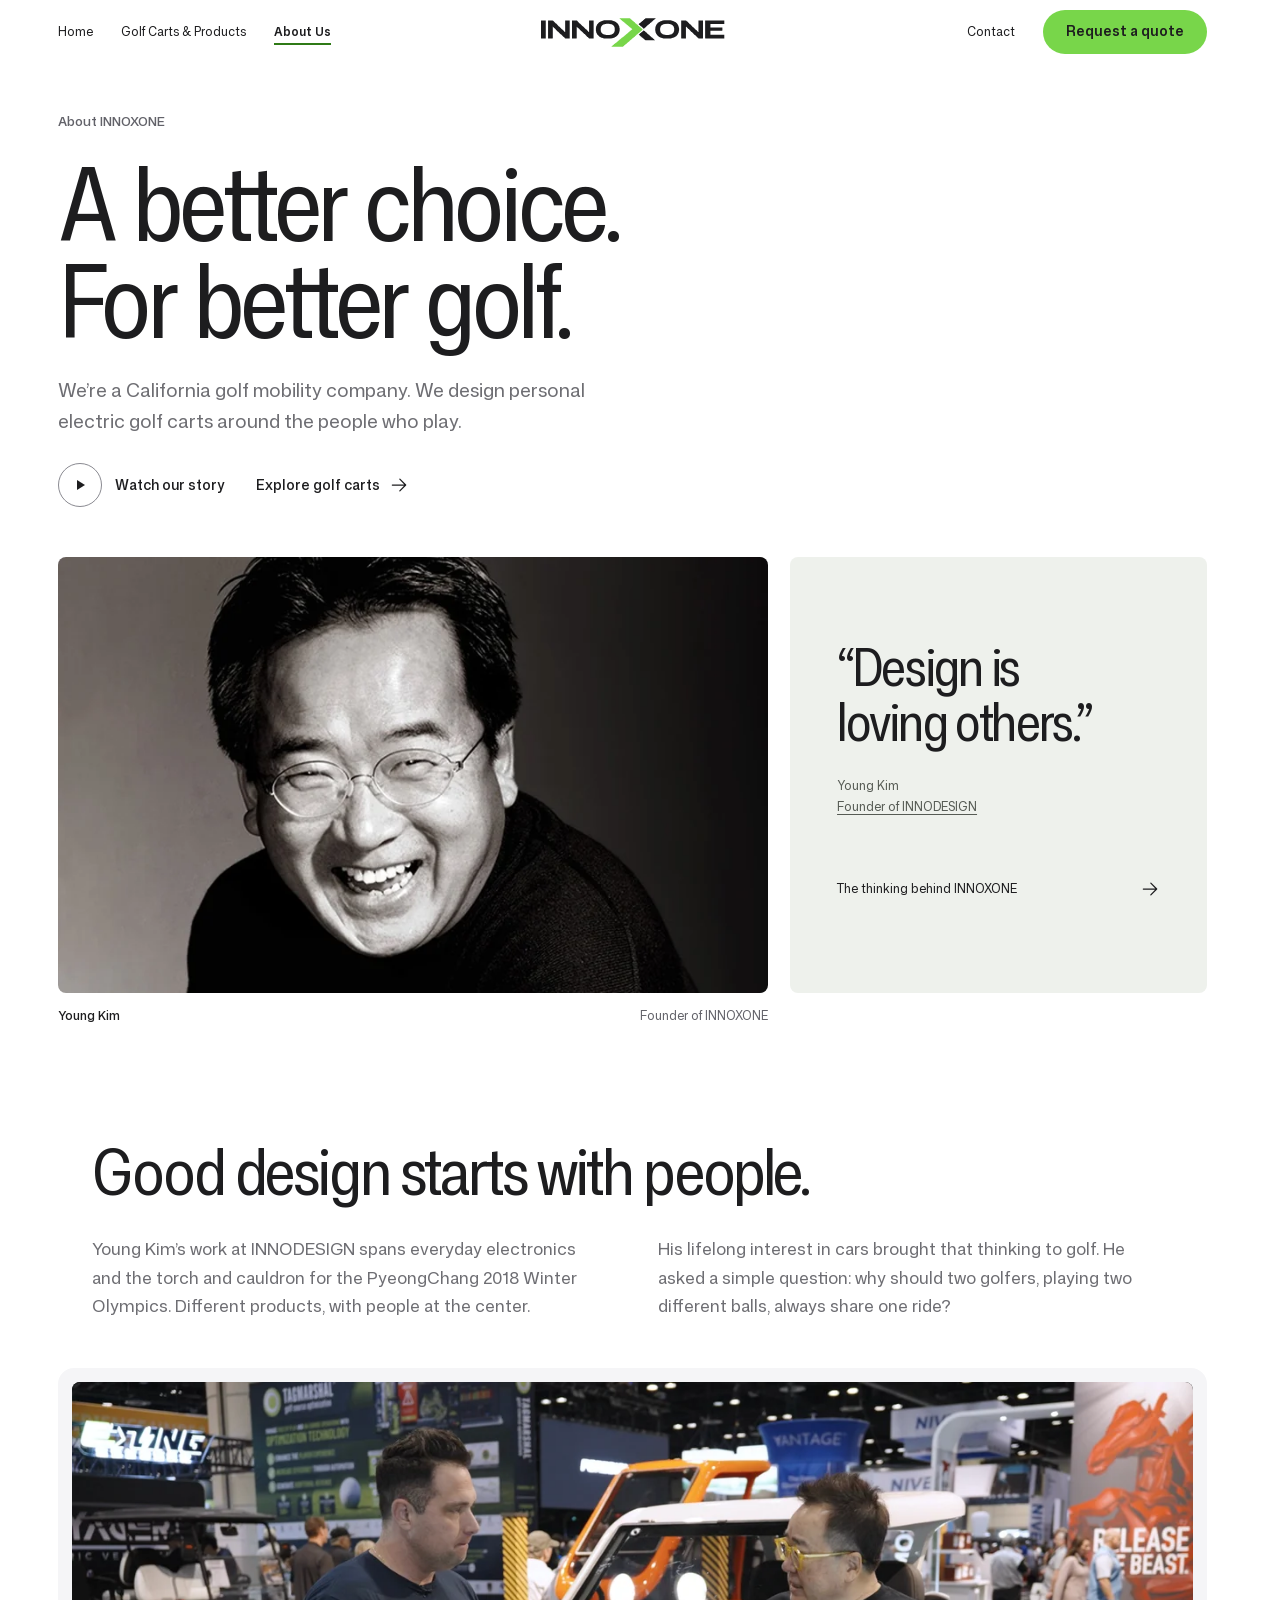
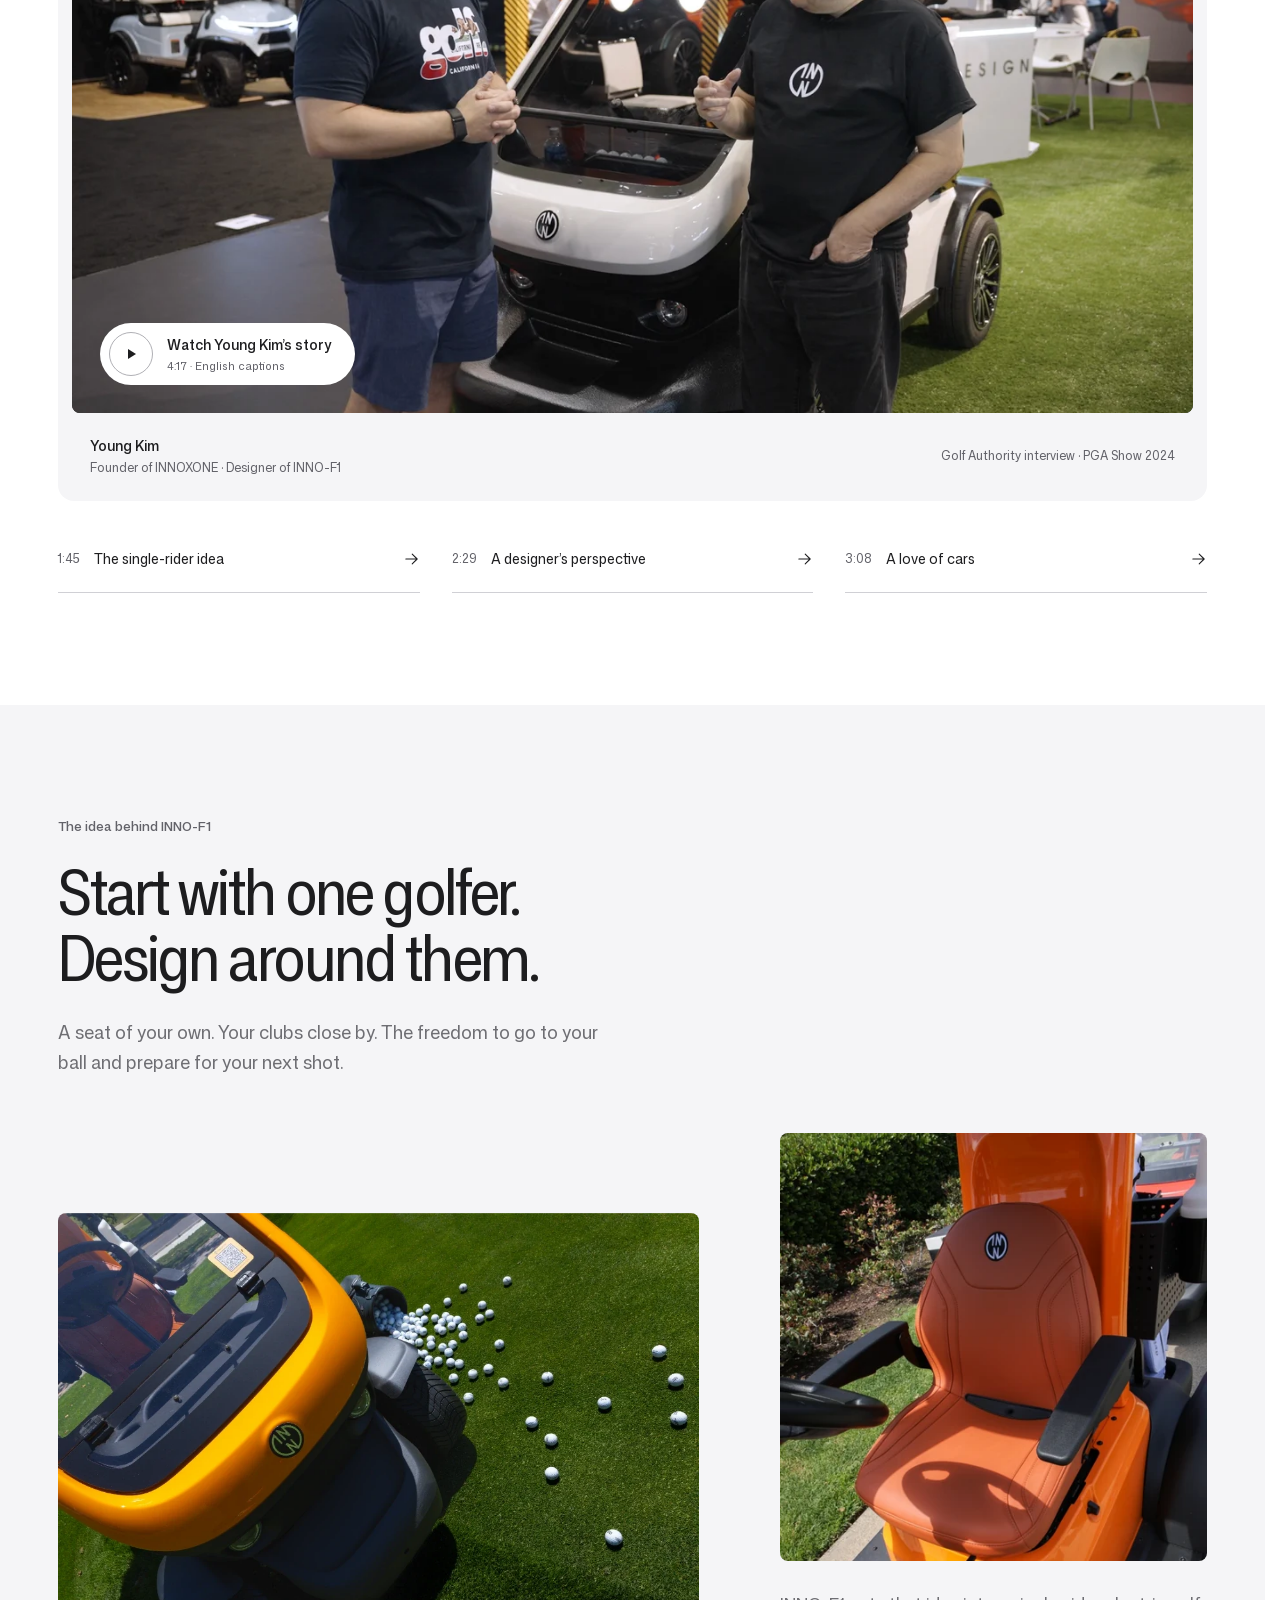
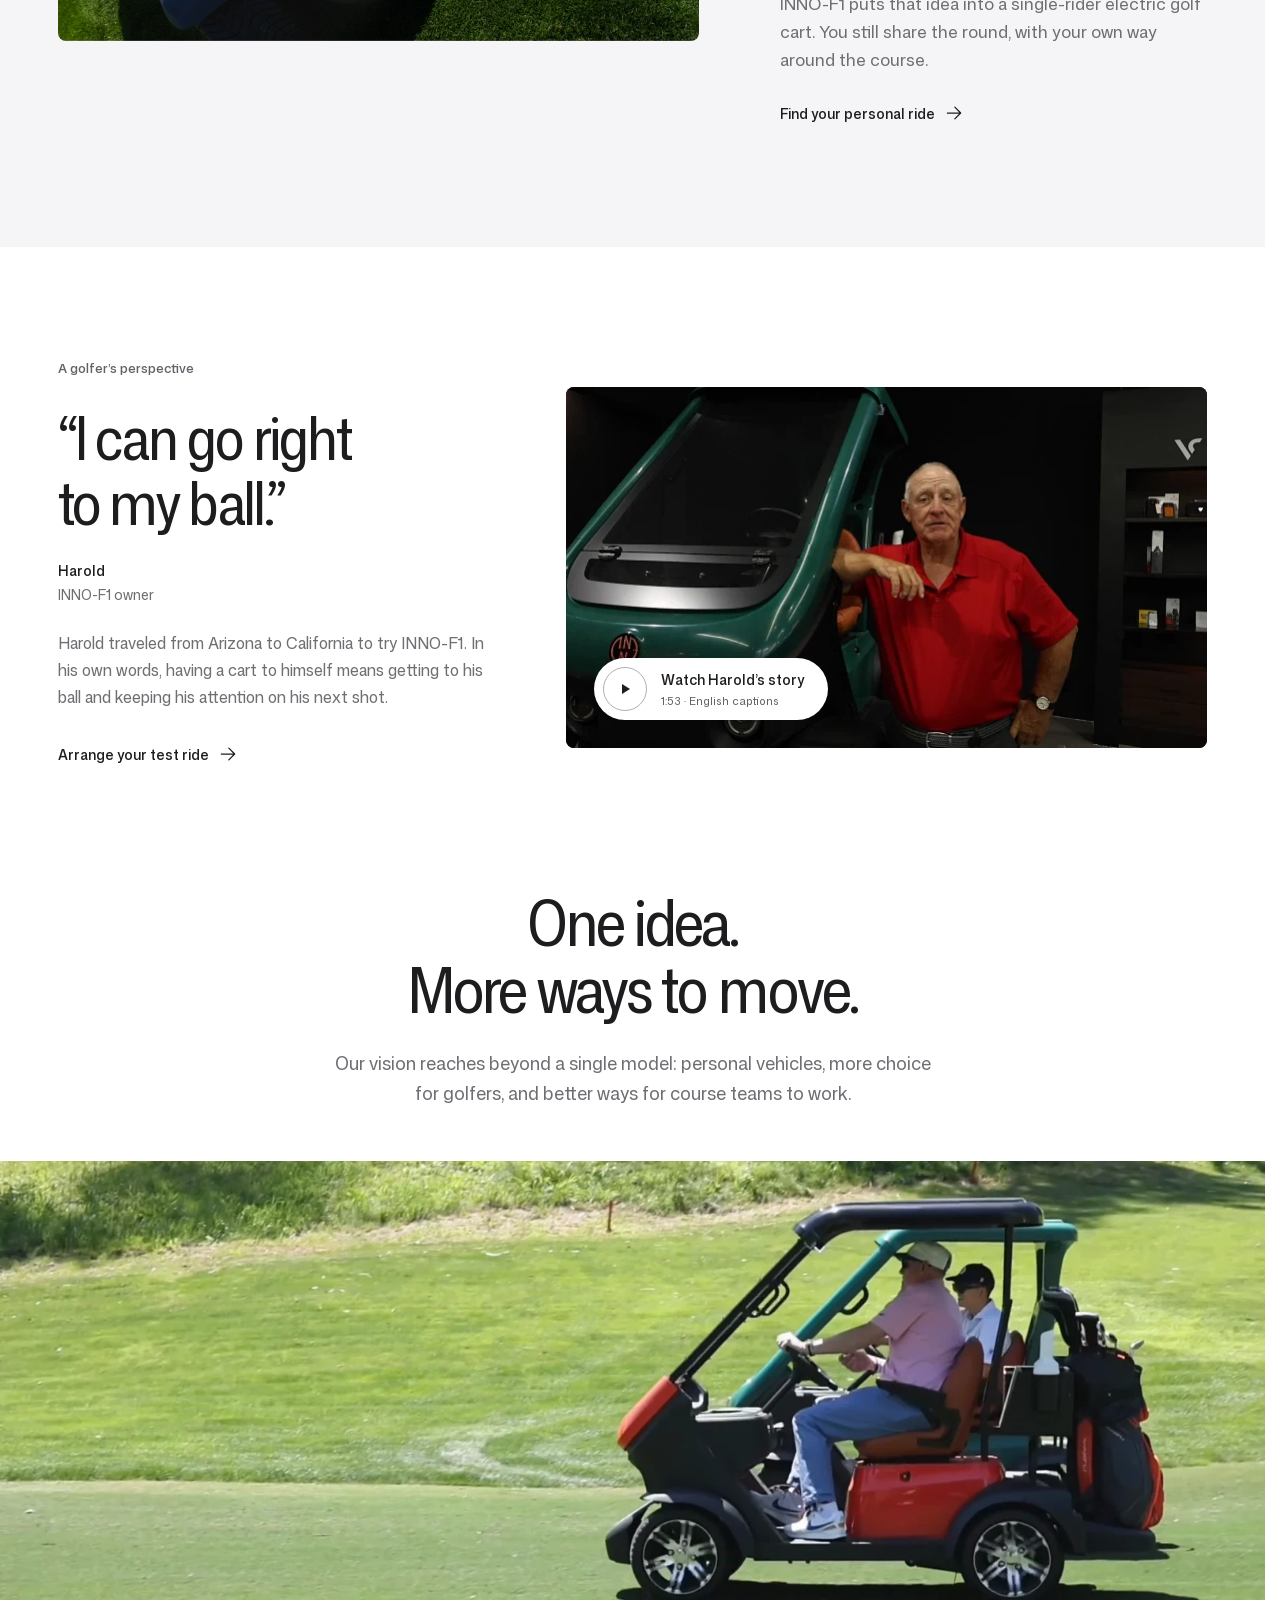
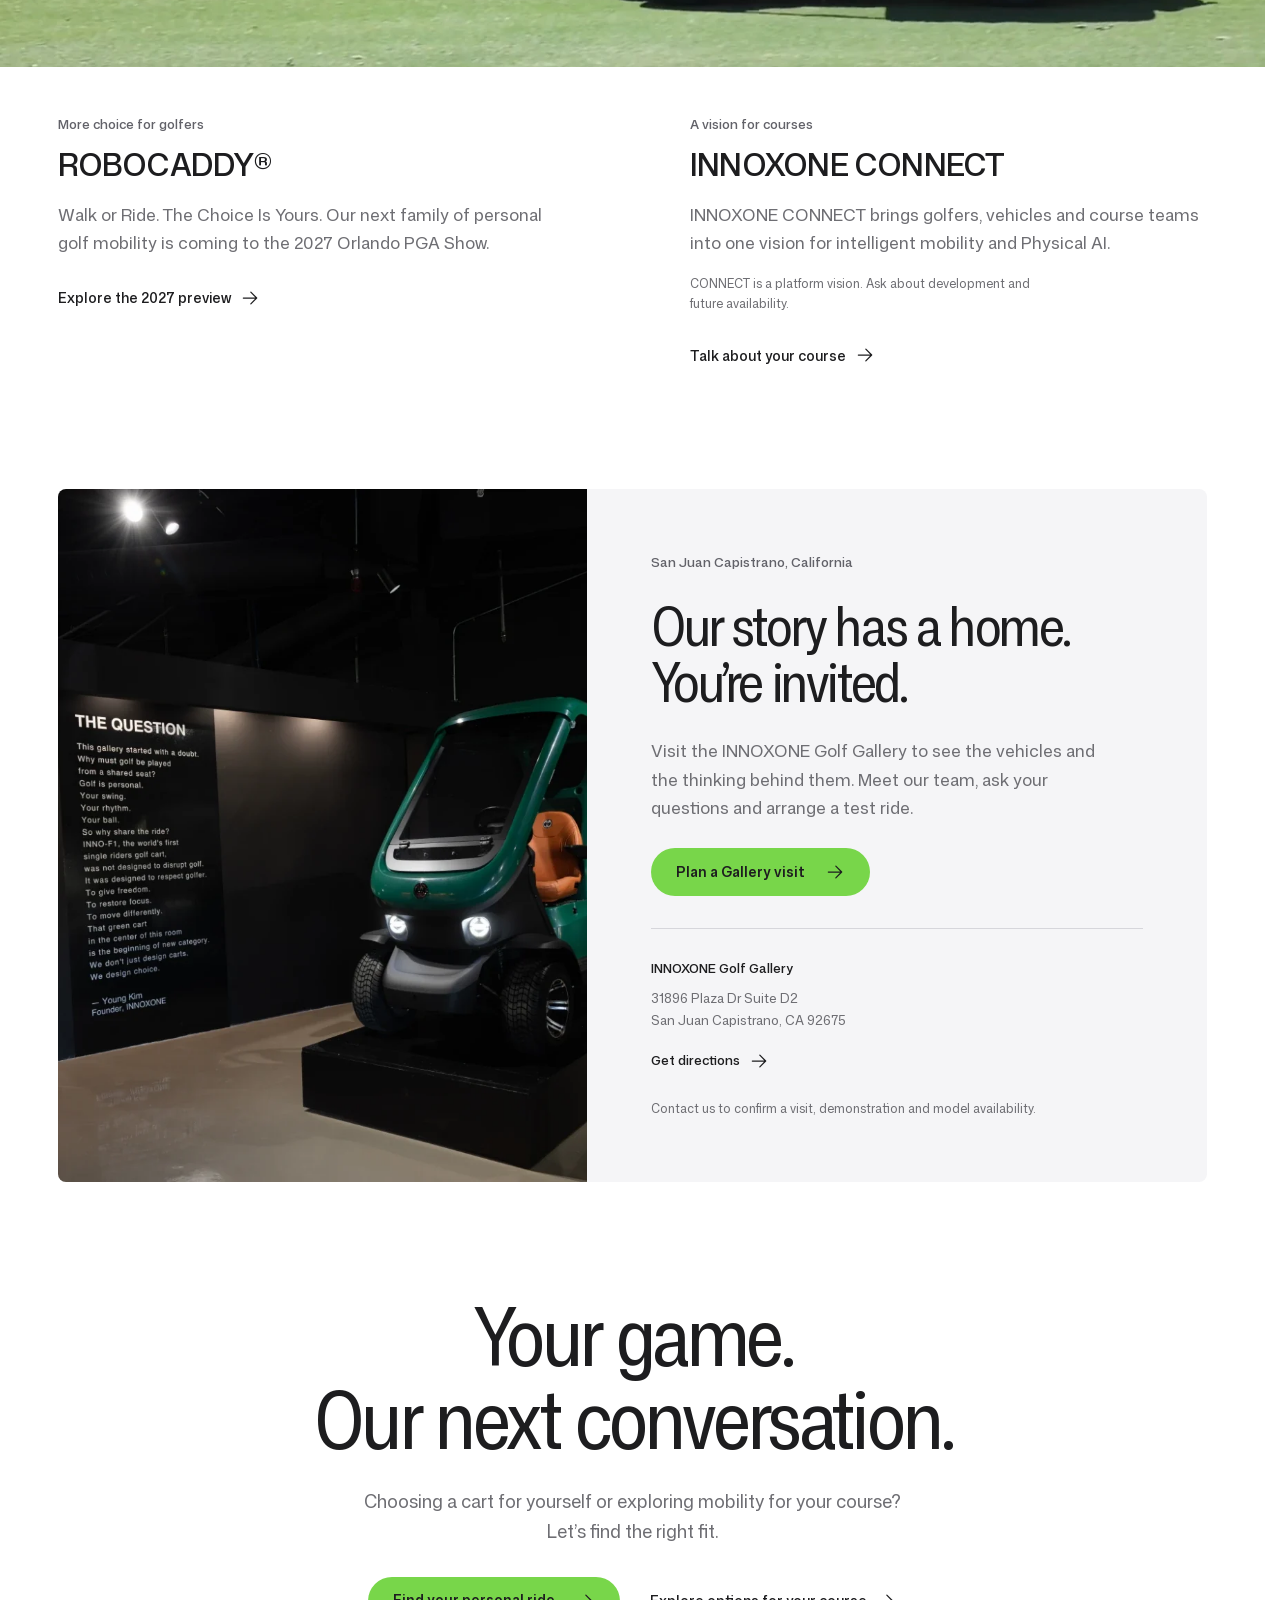
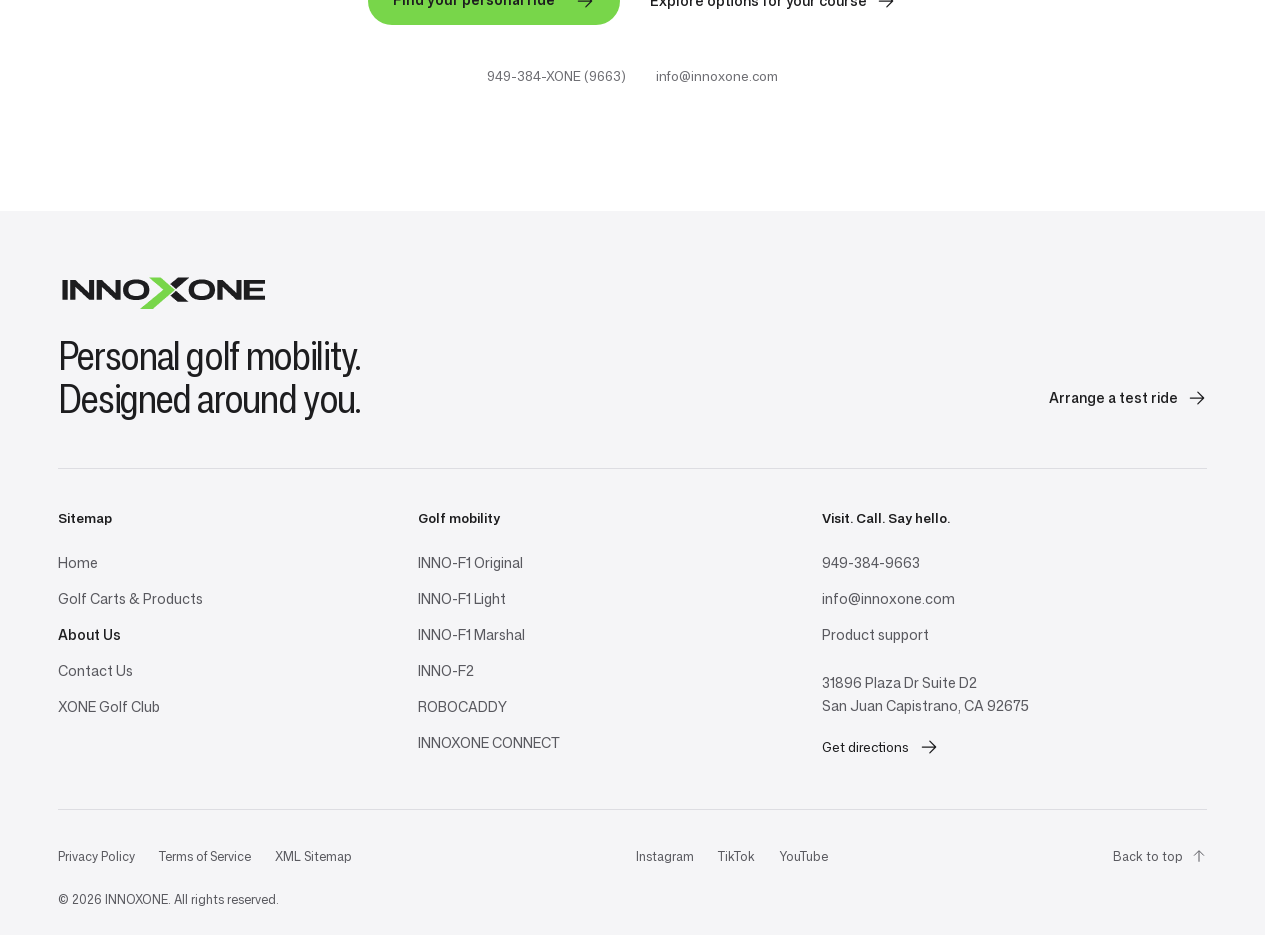
==== commit 113df556: "Redesign product, About and Contact pages as an editorial showroom" ====
--- a/about/index.html
+++ b/about/index.html
@@ -49,28 +49,58 @@
 @media(max-height:500px) and (max-width:1000px){.menu-dialog nav{margin-top:36px;gap:8px}.menu-dialog nav a{font-size:25px}.menu-dialog .menu-contact{margin-top:28px;gap:0}}
 @media(prefers-reduced-motion:reduce){html{scroll-behavior:auto}}
 .site-header .nav-right .pill{min-height:44px}
-/* Editorial company story. The palette, type, navigation and actions come from site.css. */
-:root{--story-space:clamp(80px,9.5vw,144px)}
-.about-page h1,.about-page :where(main) h2,.about-page blockquote{font-stretch:90%;font-weight:400;letter-spacing:-.04em}.about-page :where(main) h2{font-size:clamp(42px,4.5vw,68px);line-height:1.06}.story-label{font-size:14px;color:var(--ink-2);font-weight:500;letter-spacing:0;margin-bottom:28px}.about-hero{padding:64px 0 90px;display:grid;grid-template-columns:1.15fr 1fr;gap:clamp(48px,6vw,96px);align-items:center}.about-hero-copy{padding-bottom:36px}.about-hero h1{font-size:clamp(62px,6.2vw,94px);line-height:1.02;letter-spacing:-.045em}.about-hero h1 span{display:block}.about-hero-copy>p:not(.story-label){font-size:19px;line-height:1.6;color:var(--ink-2);max-width:390px;margin-top:30px}.film-link{display:inline-flex;align-items:center;gap:14px;min-height:48px;font-size:15px;font-weight:500}.about-hero .film-link{margin-top:28px}.play-circle{width:46px;height:46px;border:1px solid #b5b5bc;border-radius:50%;display:grid;place-items:center;flex:none;transition:background .3s,color .3s}.play-circle:before{content:'';display:block;width:0;height:0;border-top:6px solid transparent;border-bottom:6px solid transparent;border-left:9px solid currentColor;margin-left:3px}.film-link:hover .play-circle{background:var(--ink);color:white;border-color:var(--ink)}.portrait-frame{border-radius:24px;overflow:hidden;aspect-ratio:1.02;background:#272727}.portrait-frame img{width:100%;height:100%;object-fit:cover;object-position:45% center}.hero-portrait figcaption{display:flex;align-items:center;justify-content:space-between;gap:20px;font-size:12px;margin-top:16px;color:var(--ink-2)}.hero-portrait figcaption strong{font-size:14px;font-weight:500;color:var(--ink)}
-.founder-section{padding:44px 0 var(--story-space)}.founder-quote{margin:0 0 90px;padding:0;max-width:1160px}.founder-quote blockquote{font-size:clamp(50px,6.2vw,94px);line-height:1.06;max-width:1100px;margin:0}.founder-quote figcaption{margin-top:26px;font-size:14px;color:var(--ink-2)}.founder-quote figcaption a{text-decoration:underline;text-decoration-thickness:1px;text-underline-offset:4px}.founder-intro{display:grid;grid-template-columns:1.1fr 1fr;gap:12%;align-items:start;margin-bottom:52px}.founder-intro h2{max-width:540px}.founder-bio p{font-size:17px;line-height:1.65;color:var(--ink-2)}.founder-bio p+p{margin-top:22px}.film{position:relative;aspect-ratio:16/9;border-radius:24px;overflow:hidden;background:var(--mist);isolation:isolate;scroll-margin-top:16px}.film video{width:100%;height:100%;object-fit:contain;display:block}.film-cover{display:none}.has-js .film:not(.is-playing) video{visibility:hidden}.has-js .film-cover{display:block;position:absolute;inset:0;width:100%;height:100%;object-fit:cover;z-index:1}.has-js .film.is-playing .film-cover,.has-js .film.is-playing .film-play{display:none}.film-play{display:none;position:absolute;left:32px;bottom:32px;z-index:2;align-items:center;gap:14px;border-radius:999px;background:white;color:var(--ink);padding:10px 23px 10px 10px;text-align:left;font-size:14px;font-weight:500;min-height:64px}.has-js .film-play{display:flex}.film-play .play-circle{width:44px;height:44px;border-color:#c7c7ce}.film-play small{display:block;font-size:11px;font-weight:400;color:var(--ink-2);margin-top:3px}.film-play:hover{background:var(--mist)}.film-status{padding:16px 20px;font-size:14px;background:var(--mist);border-radius:12px;margin-top:12px}.film-status a{text-decoration:underline}.film-caption{display:flex;align-items:center;justify-content:space-between;gap:24px;margin-top:20px;color:var(--ink-2);font-size:12px}.film-caption strong{color:var(--ink);font-weight:500;font-size:14px}.film-caption span{display:block;margin-top:4px}.film-chapters{display:none;grid-template-columns:repeat(3,minmax(0,1fr));gap:32px;margin-top:36px}.has-js .film-chapters{display:grid}.film-chapters button{display:flex;align-items:center;justify-content:space-between;gap:12px;font-size:14px;min-height:58px;padding:12px 0;text-align:left;border-bottom:1px solid var(--line)}.film-chapters button span{color:var(--ink-2);font-variant-numeric:tabular-nums;font-size:12px}.film-chapters button:hover,.film-chapters button[aria-current=true]{border-color:var(--ink)}.film-chapters button[aria-current=true]{font-weight:600}
-.purpose-section{background:var(--mist);padding:var(--story-space) 0}.purpose-heading{display:block;text-align:center;margin:0 auto 50px;max-width:800px}.purpose-heading h2 span{display:block}.purpose-heading>p{font-size:18px;line-height:1.6;color:var(--ink-2);max-width:530px;margin:26px auto 0}.purpose-heading .story-label{margin-bottom:26px}.design-photos{display:grid;grid-template-columns:1.7fr 1fr;gap:24px;height:clamp(370px,37vw,540px)}.design-photos figure{min-width:0;overflow:hidden;border-radius:24px;background:#e4e4e8}.design-photos img{width:100%;height:100%;object-fit:cover}.design-overhead img{object-position:46% center}.design-seat img{object-position:50% 52%}.purpose-close{display:flex;justify-content:space-between;gap:48px;align-items:center;margin-top:34px}.purpose-close p{font-size:17px;color:var(--ink-2);max-width:660px}.purpose-close .text-link{flex:none}
-.owner-section{padding:var(--story-space) 0}.owner-grid{display:grid;grid-template-columns:1.2fr 1fr;gap:clamp(44px,7vw,100px);align-items:center}.owner-copy{padding-block:20px}.owner-copy .story-label{margin-bottom:24px}.owner-copy blockquote{margin:0;font-size:clamp(40px,4.3vw,64px);line-height:1.07;max-width:520px}.owner-attribution{font-size:14px;margin-top:24px;font-weight:500}.owner-attribution span{font-weight:400;color:var(--ink-2);margin-left:8px}.owner-copy>p:last-child{font-size:16px;line-height:1.65;color:var(--ink-2);max-width:440px;margin-top:26px}.owner-section .film-play{left:20px;bottom:20px;padding:8px 19px 8px 8px;min-height:56px;font-size:13px}.owner-section .film-play .play-circle{width:40px;height:40px}.owner-next{display:flex;align-items:center;justify-content:space-between;gap:32px;margin-top:48px}.owner-next p{font-size:22px;letter-spacing:-.025em;line-height:1.4}.owner-next .pill{flex:none}
-.future-section{padding:16px 0 var(--story-space)}.future-intro{margin-bottom:48px}.future-intro h2 span{display:block}.future-intro>p{font-size:18px;color:var(--ink-2);line-height:1.6;max-width:570px;margin-top:28px}.future-image{aspect-ratio:2.35;border-radius:24px;overflow:hidden}.future-image img{width:100%;height:100%;object-fit:cover;object-position:center 57%}.future-paths{display:grid;grid-template-columns:1fr 1fr;gap:12%;margin-top:48px}.future-paths h3{font-size:25px;line-height:1.2;font-weight:500;letter-spacing:-.03em}.future-paths p{font-size:16px;color:var(--ink-2);line-height:1.65;max-width:510px;margin-top:18px}.future-paths .text-link{margin-top:18px}.future-paths .future-note{font-size:12px;margin-top:16px;line-height:1.6}
-.gallery-section{background:var(--mist);padding:var(--story-space) 0}.gallery-grid{display:grid;grid-template-columns:1fr 1.2fr;gap:clamp(48px,7vw,112px);align-items:center}.gallery-portrait{aspect-ratio:.884;border-radius:24px;overflow:hidden;max-width:510px}.gallery-portrait img{height:100%;width:100%;object-fit:cover}.gallery-copy .story-label{font-size:13px;margin-bottom:24px}.gallery-copy h2 span{display:block}.gallery-copy>p:not(.story-label):not(.visit-note){font-size:18px;line-height:1.65;max-width:440px;color:var(--ink-2);margin-top:28px}.gallery-copy .pill{margin-top:28px}.gallery-address{font-size:14px;line-height:1.6;margin-top:32px}.gallery-address strong{font-weight:500}.gallery-address address{color:var(--ink-2);margin-top:8px;max-width:290px}.gallery-address .text-link{font-size:13px;gap:8px;margin-top:4px}.gallery-copy .visit-note{font-size:12px;color:var(--ink-2);max-width:360px;margin-top:18px;line-height:1.6}
-.conversation-section{padding:112px 0 104px;text-align:center}.conversation-section h2{font-size:clamp(48px,5.7vw,84px);max-width:1100px;margin:auto}.conversation-section>p{font-size:18px;color:var(--ink-2);margin:28px auto 0;max-width:570px;line-height:1.6}.conversation-actions{display:flex;justify-content:center;align-items:center;gap:20px;margin-top:32px}.pill-outline{background:white;border:1px solid #8d8d94;color:var(--ink)}.pill-outline:hover{background:var(--mist)}.conversation-contact{display:flex;justify-content:center;align-items:center;gap:32px;margin-top:32px;color:var(--ink-2);font-size:14px}.conversation-contact a{min-height:44px;display:inline-flex;align-items:center}.conversation-contact a:hover{text-decoration:underline;text-underline-offset:5px}.about-page .site-footer{background:var(--mist)}
-@media(min-width:1600px){.portrait-frame{aspect-ratio:1.05}.about-hero{padding-top:80px}.about-hero h1{font-size:100px}}
-@media(max-width:1100px){.about-hero{gap:40px;grid-template-columns:1.1fr 1fr;padding-top:56px}.about-hero h1{font-size:clamp(54px,6.1vw,76px)}.about-hero-copy>p:not(.story-label){font-size:17px;margin-top:26px}.portrait-frame{aspect-ratio:.88}.hero-portrait figcaption{display:block}.hero-portrait figcaption span{display:block;margin-top:5px}.founder-intro{gap:7%;grid-template-columns:1fr 1fr}.founder-quote{margin-bottom:64px}.purpose-heading{grid-template-columns:1.2fr 1fr;gap:6%}.purpose-heading>p,.future-intro>p{font-size:17px}.owner-grid{gap:40px;grid-template-columns:1fr 1fr}.owner-copy blockquote{font-size:45px}.owner-copy>p:last-child{font-size:15px}.future-intro{gap:48px}.gallery-grid{gap:48px}.gallery-copy h2{font-size:48px}.gallery-copy>p:not(.story-label):not(.visit-note){font-size:16px}}
-@media(max-width:900px){.about-hero{gap:28px}.about-hero h1{font-size:52px}.about-hero-copy>p:not(.story-label){font-size:16px}.about-hero-copy{padding-bottom:30px}.about-hero .film-link{font-size:14px;gap:10px}.about-hero .play-circle{width:40px;height:40px}.story-label{font-size:13px;margin-bottom:22px}.founder-bio p{font-size:16px}.founder-intro h2{font-size:45px}.owner-grid{grid-template-columns:1fr;gap:32px}.owner-media{max-width:none}.owner-copy{display:grid;grid-template-columns:1fr 1fr;gap:0 36px;align-items:start}.owner-copy .story-label{grid-column:1/-1}.owner-copy blockquote{grid-column:1;grid-row:2;font-size:44px}.owner-copy .owner-attribution{grid-column:1;grid-row:3}.owner-copy>p:last-child{grid-column:2;grid-row:2/4;margin-top:0}.owner-next{margin-top:24px}.future-paths{gap:8%}.gallery-copy h2{font-size:43px}.gallery-copy .story-label{font-size:12px}}
-@media(max-width:767px){:root{--story-space:76px}.about-page :where(main) h2{font-size:42px}.about-hero{display:flex;flex-direction:column;align-items:stretch;gap:36px;padding:40px 0 64px}.about-hero-copy{padding:0}.about-hero h1{font-size:clamp(49px,10.8vw,72px);line-height:1.03;letter-spacing:-.04em}.about-hero-copy>p:not(.story-label){font-size:17px;line-height:1.55;max-width:450px;margin-top:24px}.about-hero .story-label{margin-bottom:24px}.about-hero .film-link{margin-top:22px;font-size:14px}.about-hero .play-circle{width:44px;height:44px}.portrait-frame{aspect-ratio:1.42;border-radius:20px}.portrait-frame img{object-position:45% 47%}.hero-portrait figcaption{display:flex;font-size:11px;margin-top:13px;gap:16px}.hero-portrait figcaption span{margin-top:0}.hero-portrait figcaption strong{font-size:13px}.founder-section{padding-top:14px}.founder-quote{margin-bottom:50px}.founder-quote blockquote{font-size:clamp(43px,10.6vw,64px);line-height:1.08;max-width:600px}.founder-quote figcaption{font-size:12px;margin-top:22px}.founder-intro{display:block;margin-bottom:32px}.founder-intro h2{max-width:480px}.founder-bio{margin-top:26px}.founder-bio p{font-size:16px;line-height:1.65;max-width:580px}.founder-bio p+p{margin-top:18px}.film{border-radius:20px}.film-play{left:16px;bottom:16px;padding:7px 16px 7px 7px;gap:10px;font-size:12px;min-height:50px}.film-play .play-circle{width:36px;height:36px}.film-play small{font-size:10px}.film-caption{display:block;font-size:11px;margin-top:18px}.film-caption strong{font-size:13px}.film-caption>p+ p{margin-top:13px}.film-chapters{gap:0;margin-top:22px;grid-template-columns:1fr}.film-chapters button{min-height:52px;font-size:13px;gap:16px}.film-chapters button span{font-size:11px}.purpose-heading{text-align:left;margin-bottom:32px}.purpose-heading h2{max-width:570px}.purpose-heading>p{font-size:16px;max-width:450px;margin:24px 0 0}.purpose-heading .story-label{margin-bottom:22px}.design-photos{height:auto;grid-template-columns:1.4fr 1fr;gap:12px;align-items:stretch}.design-overhead{aspect-ratio:.9}.design-photos figure{border-radius:20px}.design-overhead img{object-position:40% center}.design-seat img{object-position:50% center}.purpose-close{display:block;margin-top:26px}.purpose-close p{font-size:16px;max-width:580px}.purpose-close .text-link{margin-top:16px;font-size:14px}.owner-grid{gap:28px}.owner-copy{display:block;padding:0}.owner-copy .story-label{margin-bottom:22px;font-size:12px}.owner-copy blockquote{font-size:clamp(40px,10.5vw,62px);max-width:600px}.owner-copy .owner-attribution{margin-top:22px;font-size:13px}.owner-copy>p:last-child{font-size:16px;margin-top:22px;max-width:570px}.owner-section .film-play{left:14px;bottom:14px;font-size:11px;min-height:48px;padding:7px 14px 7px 7px;gap:10px}.owner-section .film-play .play-circle{width:34px;height:34px}.owner-next{display:block;margin-top:32px}.owner-next p{font-size:20px;max-width:350px}.owner-next .pill{margin-top:22px}.future-section{padding-top:6px}.future-intro{display:block;margin-bottom:32px}.future-intro>p{font-size:16px;margin-top:24px;max-width:470px}.future-image{aspect-ratio:1.4;border-radius:20px}.future-image img{object-position:55% center}.future-paths{grid-template-columns:1fr;gap:36px;margin-top:30px}.future-paths h3{font-size:24px}.future-paths p{font-size:16px;margin-top:14px;max-width:580px}.future-paths .text-link{font-size:14px;margin-top:12px}.future-paths .future-note{font-size:12px;max-width:480px;margin-top:12px}.gallery-grid{display:flex;flex-direction:column;align-items:stretch;gap:36px}.gallery-portrait{max-width:none;aspect-ratio:1.05;border-radius:20px}.gallery-portrait img{object-position:center 57%}.gallery-copy h2{font-size:42px}.gallery-copy .story-label{font-size:12px;margin-bottom:22px}.gallery-copy>p:not(.story-label):not(.visit-note){font-size:16px;margin-top:24px;max-width:550px}.gallery-copy .pill{margin-top:24px}.gallery-address{margin-top:28px;font-size:13px}.gallery-copy .visit-note{max-width:400px}.conversation-section{padding:76px 0}.conversation-section h2{font-size:clamp(43px,10vw,64px);max-width:600px}.conversation-section>p{font-size:16px;margin-top:24px;max-width:460px}.conversation-actions{gap:14px;flex-direction:column;align-items:center;margin-top:28px}.conversation-actions .pill{min-width:240px}.conversation-contact{gap:4px;flex-direction:column;margin-top:22px;font-size:13px}}
-@media(max-width:359px){.about-hero h1{font-size:44px}.hero-portrait figcaption{display:block}.hero-portrait figcaption span{display:block;margin-top:4px}.founder-quote blockquote{font-size:40px}.about-page :where(main) h2{font-size:38px}.film-play{left:10px;bottom:10px;gap:8px;font-size:11px}.film-play .play-circle{width:32px;height:32px}.owner-attribution span{display:block;margin:4px 0 0}}
-@media(prefers-reduced-motion:reduce){html{scroll-behavior:auto}*,*:before,*:after{animation:none!important;transition:none!important}.media-reveal img{transform:none!important}}
-@media print{html{-webkit-print-color-adjust:exact;print-color-adjust:exact;scroll-behavior:auto}.site-header{position:static}.film video{visibility:hidden}.film-cover{display:block!important;position:absolute;inset:0;width:100%;height:100%;object-fit:cover}.film-play{display:none!important}.menu-dialog{display:none!important}.media-reveal img{transform:none!important}}
-
-/* Keep the personal story connected to a useful next step. */
-.about-hero-actions{display:flex;flex-wrap:wrap;align-items:center;gap:12px 28px;margin-top:28px}.about-hero .about-hero-actions .film-link{margin-top:0}.about-hero-actions .text-link{font-size:14px}
-@media(max-width:1100px){.about-hero-actions{gap:8px 20px}.about-hero-actions .text-link{font-size:13px}}
-@media(max-width:767px){.about-hero-actions{margin-top:22px;gap:8px 24px}.about-hero-actions .text-link{font-size:13px}}
-@media(orientation:landscape) and (max-height:500px){.about-hero{padding-top:36px;padding-bottom:52px}.about-hero h1{font-size:46px}.about-hero-copy>p:not(.story-label){font-size:15px;margin-top:20px}.about-hero-copy{padding-bottom:0}.portrait-frame{aspect-ratio:1.15}.about-hero-actions{margin-top:20px}.about-hero .story-label{margin-bottom:18px}}
+/* An editorial portrait of the people, thinking and experiences behind INNOXONE. */
+.about-page{--story-space:112px}
+.about-page main h1,.about-page main h2,.about-page blockquote{font-weight:400;font-stretch:90%;letter-spacing:-.045em}
+.about-page main h2{font-size:clamp(44px,5vw,76px);line-height:1.04}
+.story-label,.path-label{font-size:13px;font-weight:500;color:#626269;letter-spacing:0;line-height:1.5}
+.about-hero{padding:48px 0 var(--story-space)}
+.about-hero-copy{max-width:1100px}.about-hero .story-label{margin-bottom:22px}
+.about-hero h1{font-size:clamp(64px,7.8vw,112px);line-height:.98;max-width:1100px}.about-hero h1>span{display:block}
+.about-hero-copy>p:not(.story-label){font-size:19px;line-height:1.6;max-width:585px;color:var(--ink-2);margin-top:26px}
+.about-hero-actions{display:flex;flex-wrap:wrap;align-items:center;gap:16px 32px;margin-top:25px}
+.film-link{display:inline-flex;align-items:center;gap:13px;min-height:48px;font-size:14px;font-weight:500}
+.play-circle{width:44px;height:44px;border:1px solid #8a8a91;border-radius:50%;display:grid;place-items:center;flex:none;transition:background .3s,color .3s}
+.play-circle:before{content:'';width:0;height:0;border-top:5px solid transparent;border-bottom:5px solid transparent;border-left:8px solid currentColor;margin-left:2px}
+.film-link:hover .play-circle{background:var(--ink);color:white;border-color:var(--ink)}
+.about-hero-actions .text-link{font-size:14px}
+.about-cover{display:grid;grid-template-columns:minmax(0,1.7fr) minmax(0,1fr);margin-top:48px;gap:22px;align-items:stretch}
+.hero-portrait{min-width:0}.portrait-frame{aspect-ratio:1094/672;overflow:hidden;border-radius:8px;background:#292929}
+.portrait-frame img{width:100%;height:100%;object-fit:cover;object-position:center}
+.hero-portrait figcaption{display:flex;justify-content:space-between;gap:16px;margin-top:14px;font-size:12px;color:#626269}.hero-portrait figcaption strong{font-weight:500;color:var(--ink)}
+.founder-quote{background:#eef1ec;border-radius:8px;margin:0 0 32px;padding:clamp(28px,3.7vw,56px);display:flex;flex-direction:column;justify-content:center;position:relative}
+.founder-quote blockquote{font-size:clamp(36px,4vw,62px);line-height:1.07;margin:0;max-width:330px;text-wrap:balance}
+.founder-quote figcaption{font-size:12px;line-height:1.7;color:#565b54;margin-top:28px}.founder-quote figcaption a{text-decoration:underline;text-underline-offset:3px}
+.quote-story-link{display:flex;align-items:center;justify-content:space-between;gap:20px;font-size:12px;margin-top:50px;min-height:44px}.quote-story-link:hover{text-decoration:underline;text-underline-offset:4px}
+.founder-section{padding-bottom:var(--story-space)}.founder-intro{max-width:1080px;margin:0 auto 48px}.founder-intro h2{max-width:800px}
+.founder-bio{display:grid;grid-template-columns:1fr 1fr;gap:52px;margin-top:30px}.founder-bio p{font-size:17px;line-height:1.7;color:var(--ink-2)}
+.founder-cinema{background:var(--mist);padding:14px 14px 0;border-radius:16px}
+.film{position:relative;aspect-ratio:16/9;overflow:hidden;background:#181a17;border-radius:8px;isolation:isolate;scroll-margin-top:84px}
+.film video{width:100%;height:100%;object-fit:contain;display:block}
+.film-cover{display:none}.has-js .film:not(.is-playing) video{visibility:hidden}
+.has-js .film-cover{display:block;position:absolute;inset:0;width:100%;height:100%;object-fit:cover;z-index:1}
+.has-js .film.is-playing .film-cover,.has-js .film.is-playing .film-play{display:none}
+.film-play{display:none;position:absolute;left:28px;bottom:28px;z-index:2;align-items:center;gap:14px;border-radius:999px;background:white;color:var(--ink);padding:9px 24px 9px 9px;text-align:left;font-size:14px;font-weight:500;min-height:62px}
+.has-js .film-play{display:flex}.film-play .play-circle{width:44px;height:44px;border-color:#b0b0b5}.film-play small{display:block;font-size:11px;font-weight:400;color:#626269;margin-top:3px}.film-play:hover{background:var(--mist)}
+.film-status{padding:16px 20px;font-size:14px;background:var(--mist);border-radius:8px;margin-top:12px}.film-status a{text-decoration:underline}
+.film-caption{display:flex;justify-content:space-between;align-items:center;gap:24px;padding:22px 18px 24px;font-size:12px;color:#626269}.film-caption strong{font-weight:500;color:var(--ink);font-size:14px}.film-caption span{display:block;margin-top:3px}
+.film-chapters{display:none;grid-template-columns:repeat(3,minmax(0,1fr));gap:32px;margin-top:24px}.has-js .film-chapters{display:grid}
+.film-chapters button{display:grid;grid-template-columns:auto 1fr auto;align-items:center;gap:14px;text-align:left;min-height:68px;border-bottom:1px solid #d0d0d5;padding:12px 0;font-size:14px}
+.chapter-time{font-size:12px;font-variant-numeric:tabular-nums;color:#626269}.film-chapters .arrow{width:17px}.film-chapters button:hover,.film-chapters button[aria-current=true]{border-color:var(--green-ink)}.film-chapters button[aria-current=true] .chapter-name{font-weight:600}
+.purpose-section{background:var(--mist);padding:var(--story-space) 0}.purpose-heading{max-width:940px}.purpose-heading .story-label{margin-bottom:20px}.purpose-heading h2>span{display:block}.purpose-heading>p:last-child{font-size:18px;line-height:1.65;color:var(--ink-2);max-width:540px;margin-top:28px}
+.design-photos{display:grid;grid-template-columns:minmax(0,1.5fr) minmax(0,1fr);gap:7%;align-items:start;margin-top:56px}.design-overhead{margin-top:80px;aspect-ratio:1.5;border-radius:8px;overflow:hidden}.design-overhead img{width:100%;height:100%;object-fit:cover}
+.design-seat{aspect-ratio:1;overflow:hidden;border-radius:8px}.design-seat img{width:100%;height:100%;object-fit:cover;object-position:center 55%}.purpose-close{margin-top:28px}.purpose-close p{font-size:17px;line-height:1.65;color:var(--ink-2);max-width:440px}.purpose-close .text-link{margin-top:18px;font-size:14px}
+.owner-section{padding-block:var(--story-space)}.owner-grid{display:grid;grid-template-columns:minmax(0,.8fr) minmax(0,1.2fr);gap:7%;align-items:center}.owner-copy .story-label{margin-bottom:26px}.owner-copy blockquote{font-size:clamp(42px,4.7vw,68px);line-height:1.08;margin:0;max-width:480px;text-wrap:balance}.owner-attribution{font-size:14px;font-weight:500;margin-top:25px}.owner-attribution span{font-weight:400;color:var(--ink-2);display:block;margin-top:3px}.owner-copy>p:not(.story-label):not(.owner-attribution){font-size:16px;line-height:1.7;color:var(--ink-2);margin-top:25px;max-width:430px}.owner-copy>.text-link{margin-top:21px;font-size:14px}.owner-media{min-width:0}
+.future-section{padding:0 0 var(--story-space)}.future-intro{max-width:900px;text-align:center;margin-bottom:52px}.future-intro h2>span{display:block}.future-intro>p{font-size:18px;color:var(--ink-2);line-height:1.65;max-width:610px;margin:28px auto 0}.future-image{width:100%;aspect-ratio:2.5;overflow:hidden;background:var(--mist)}.future-image img{width:100%;height:100%;object-fit:cover;object-position:center 65%}.future-paths{display:grid;grid-template-columns:1fr 1fr;gap:10%;padding-top:48px}.future-paths article{max-width:520px}.future-paths h3{font-weight:500;font-size:31px;margin-top:14px;letter-spacing:-.025em}.future-paths p:not(.path-label){font-size:17px;color:var(--ink-2);line-height:1.65;margin-top:18px}.future-paths .future-note{font-size:12px!important;max-width:410px}.future-paths .text-link{margin-top:20px;font-size:14px}
+.gallery-section{padding-bottom:var(--story-space)}.gallery-grid{display:grid;grid-template-columns:minmax(0,.92fr) minmax(0,1.08fr);align-items:center;background:var(--mist);border-radius:8px;overflow:hidden}.gallery-portrait{align-self:stretch;min-width:0}.gallery-portrait img{width:100%;height:100%;object-fit:cover;object-position:center}.gallery-copy{padding:clamp(32px,5vw,76px)}.gallery-copy .story-label{margin-bottom:25px}.gallery-copy h2{font-size:clamp(42px,4.2vw,62px)!important;max-width:520px}.gallery-copy h2>span{display:block}.gallery-copy>p:not(.story-label):not(.visit-note){font-size:17px;line-height:1.7;color:var(--ink-2);margin-top:26px;max-width:460px}.gallery-copy .pill{margin-top:26px}.gallery-address{padding-top:30px;margin-top:32px;border-top:1px solid #d6d6db;font-size:13px}.gallery-address strong{font-weight:500}.gallery-address address{margin-top:8px;color:var(--ink-2);line-height:1.7}.gallery-address .text-link{font-size:13px;margin-top:8px}.gallery-copy .visit-note{font-size:12px;line-height:1.6;color:var(--ink-2);margin-top:16px;max-width:390px}
+.conversation-section{text-align:center;padding:0 0 var(--story-space)}.conversation-section h2{font-size:clamp(52px,6.2vw,92px)!important}.conversation-section>p{font-size:18px;color:var(--ink-2);line-height:1.65;max-width:570px;margin:28px auto 0}.conversation-actions{display:flex;flex-wrap:wrap;justify-content:center;align-items:center;gap:16px 30px;margin-top:30px}.conversation-actions .text-link{font-size:14px}.conversation-contact{display:flex;justify-content:center;flex-wrap:wrap;gap:12px 30px;margin-top:30px;font-size:13px;color:var(--ink-2)}.conversation-contact a{min-height:44px;display:inline-flex;align-items:center}.conversation-contact a:hover{text-decoration:underline;text-underline-offset:4px}
+@media(max-width:1100px){.about-page{--story-space:88px}.about-hero h1{font-size:84px}.founder-quote{padding:30px}.founder-quote blockquote{font-size:42px}.quote-story-link{margin-top:28px;font-size:11px}.founder-quote figcaption{margin-top:20px}.founder-bio{gap:30px}.film-chapters{gap:20px}.film-chapters button{grid-template-columns:auto 1fr;gap:10px;font-size:13px}.film-chapters .arrow{display:none}.owner-grid{gap:5%}.owner-copy blockquote{font-size:46px}.owner-section .film-play{left:16px;bottom:16px;font-size:12px;padding-right:18px}.gallery-copy{padding:36px}.gallery-copy h2{font-size:43px!important}.gallery-copy>p:not(.story-label):not(.visit-note){font-size:16px}.gallery-copy .story-label{font-size:12px}}
+@media(max-width:767px){
+ .about-page{--story-space:72px}.about-hero{padding-top:34px}.about-hero .story-label{font-size:12px;margin-bottom:20px}.about-hero h1{font-size:clamp(45px,10.5vw,72px);line-height:1.03}.about-hero-copy>p:not(.story-label){font-size:17px;line-height:1.6;margin-top:23px}.about-hero-actions{gap:12px 24px;margin-top:23px}.film-link,.about-hero-actions .text-link{font-size:13px}.about-cover{grid-template-columns:1fr;gap:28px;margin-top:34px}.portrait-frame{border-radius:6px}.hero-portrait figcaption{font-size:11px}.founder-quote{margin:0;padding:32px;border-radius:6px}.founder-quote blockquote{font-size:44px;max-width:370px}.founder-quote figcaption{margin-top:20px}.quote-story-link{margin-top:20px;font-size:12px}.about-page main h2{font-size:clamp(39px,9.3vw,62px)}.founder-intro{margin-bottom:30px}.founder-bio{grid-template-columns:1fr;gap:18px;margin-top:26px}.founder-bio p{font-size:16px;line-height:1.7}.founder-cinema{padding:6px 6px 0;border-radius:10px}.film{border-radius:6px}.film-play{left:14px;bottom:14px;min-height:48px;padding:7px 16px 7px 7px;gap:10px;font-size:12px}.film-play .play-circle{width:34px;height:34px}.film-play small{font-size:10px}.film-caption{display:block;padding:18px 12px 20px;font-size:11px}.film-caption strong{font-size:13px}.film-caption>p+p{margin-top:12px}.film-chapters{grid-template-columns:1fr;gap:0;margin-top:18px}.film-chapters button{grid-template-columns:38px 1fr auto;gap:14px;min-height:57px;font-size:13px}.film-chapters .arrow{display:block}.chapter-time{font-size:11px}.purpose-heading>p:last-child{font-size:17px;margin-top:24px}.purpose-heading .story-label{font-size:12px;margin-bottom:18px}.design-photos{display:block;margin-top:32px}.design-overhead{margin:0;aspect-ratio:1.5;border-radius:6px}.design-aside{display:grid;grid-template-columns:1fr 1fr;gap:22px;margin-top:22px;align-items:center}.design-seat{aspect-ratio:.75;border-radius:6px}.purpose-close{margin:0}.purpose-close p{font-size:14px;line-height:1.6}.purpose-close .text-link{font-size:12px;gap:6px;margin-top:14px}.purpose-close .arrow{width:16px}.owner-grid{display:flex;flex-direction:column;align-items:stretch;gap:30px}.owner-copy blockquote{font-size:48px;max-width:550px}.owner-copy>p:not(.story-label):not(.owner-attribution){max-width:580px;font-size:16px}.owner-copy .story-label{font-size:12px;margin-bottom:22px}.owner-attribution{margin-top:20px}.owner-copy>.text-link{margin-top:18px}.future-intro{text-align:left;margin-bottom:32px}.future-intro>p{font-size:17px;margin:24px 0 0}.future-image{aspect-ratio:1.2}.future-image img{object-position:75% center}.future-paths{grid-template-columns:1fr;gap:36px;padding-top:32px}.future-paths article{max-width:580px}.future-paths h3{font-size:28px;margin-top:10px}.future-paths p:not(.path-label){font-size:16px;margin-top:16px}.future-paths .text-link{margin-top:14px}.path-label{font-size:12px}.gallery-grid{display:block;border-radius:6px}.gallery-portrait{aspect-ratio:1.18;overflow:hidden}.gallery-portrait img{object-position:center 61%}.gallery-copy{padding:34px 26px}.gallery-copy h2{font-size:42px!important}.gallery-copy>p:not(.story-label):not(.visit-note){margin-top:24px}.gallery-copy .story-label{font-size:11px;margin-bottom:22px}.gallery-address{margin-top:28px;padding-top:24px}.conversation-section h2{font-size:clamp(43px,10vw,64px)!important}.conversation-section>p{font-size:16px;margin-top:24px}.conversation-actions{flex-direction:column;gap:13px;margin-top:26px}.conversation-contact{gap:0 20px;margin-top:22px;font-size:12px}
+}
+@media(max-width:359px){.about-hero h1{font-size:41px}.founder-quote{padding:27px}.founder-quote blockquote{font-size:39px}.design-aside{grid-template-columns:1fr;gap:24px}.design-seat{width:70%;aspect-ratio:1;justify-self:end}.purpose-close p{font-size:16px}.purpose-close .text-link{font-size:14px}.gallery-copy{padding:30px 22px}.gallery-copy h2{font-size:37px!important}.film-play{left:10px;bottom:10px;font-size:11px}}
+@media(prefers-reduced-motion:reduce){*,*:before,*:after{animation:none!important;transition:none!important}.media-reveal img{transform:none!important}}
+@media print{.site-header{position:static}.film video{visibility:hidden}.film-cover{display:block!important;position:absolute;inset:0;width:100%;height:100%;object-fit:cover}.film-play,.menu-dialog{display:none!important}.media-reveal img{transform:none!important}.about-cover,.gallery-grid,.owner-grid{break-inside:avoid}}
 /* A complete, calm sitemap at the end of every journey. */
 .global-footer{background:var(--mist);color:var(--ink);padding:64px 0 26px;font-size:14px;line-height:1.6}
 .global-footer .footer-signature{display:flex;justify-content:space-between;align-items:flex-end;gap:40px;padding-bottom:48px}
@@ -134,7 +164,7 @@
   .pill:hover,:is(.pill,.card-detail-link,.dialog-close,.film-play):active{transform:none}
   :is(.pill,.text-link,.footer-directions):hover>.arrow{transform:none}
 }
-</style><noscript><style>.menu-button{display:none}.site-header .nav-left{display:flex}.site-header .nav-left>a:not([aria-current]){display:none}.site-header .nav-left>a{font-size:11px}.site-header .wordmark{width:110px}.site-header .nav-right{display:none}.site-header .header-inner{grid-template-columns:1fr auto}</style></noscript><script type="application/ld+json">{"@context":"https://schema.org","@graph":[{"@type":"Organization","@id":"https://www.innoxone.com/#organization","name":"INNOXONE","url":"https://www.innoxone.com/","logo":"https://ausystems.github.io/innoxone/assets/innoxone-logo.svg","founder":{"@id":"https://ausystems.github.io/innoxone/about/#young-kim"},"telephone":"+19493849663","email":"info@innoxone.com","address":{"@type":"PostalAddress","streetAddress":"31896 Plaza Dr Suite D2","addressLocality":"San Juan Capistrano","addressRegion":"CA","postalCode":"92675","addressCountry":"US"},"sameAs":["https://www.instagram.com/innoxone.golf","https://www.tiktok.com/@innoxone","https://www.youtube.com/@innodesign6980"]},{"@type":"Person","@id":"https://ausystems.github.io/innoxone/about/#young-kim","name":"Young Kim","jobTitle":"Founder of INNOXONE","worksFor":{"@id":"https://www.innoxone.com/#organization"},"image":"https://ausystems.github.io/innoxone/assets/about-young-kim-1094.webp"},{"@type":"AboutPage","@id":"https://ausystems.github.io/innoxone/about/#webpage","url":"https://ausystems.github.io/innoxone/about/","name":"About INNOXONE | Young Kim & Personal Golf Mobility","description":"Meet the people and ideas behind INNOXONE. Discover Young Kim’s design story, hear from an INNO-F1 owner, and visit our Golf Gallery in California.","about":{"@id":"https://www.innoxone.com/#organization"},"mainEntity":{"@id":"https://www.innoxone.com/#organization"},"inLanguage":"en-US","primaryImageOfPage":{"@type":"ImageObject","url":"https://ausystems.github.io/innoxone/assets/about-young-kim-1094.webp","width":1094,"height":672}},{"@type":"BreadcrumbList","itemListElement":[{"@type":"ListItem","position":1,"name":"Home","item":"https://ausystems.github.io/innoxone/"},{"@type":"ListItem","position":2,"name":"About Us","item":"https://ausystems.github.io/innoxone/about/"}]}]}</script></head><body id="top" class="about-page"><a class="skip-link" href="#main">Skip to content</a><header class="site-header"><div class="wrap header-inner"><nav class="nav-left" aria-label="Main navigation"><a href="../">Home</a><a href="../golf-carts-products/">Golf Carts &amp; Products</a><a href="../about/" aria-current="page">About Us</a></nav><button class="menu-button" type="button" data-open="site-menu" aria-controls="site-menu" aria-expanded="false"><span class="menu-lines" aria-hidden="true"></span>Menu</button><a class="wordmark" href="../" aria-label="INNOXONE home"><svg viewBox="0 0 1000 168" aria-hidden="true"><path fill="currentColor" fill-rule="evenodd" d="M298 89 L298 118 L274 118 L267 110 L265 110 L251 95 L249 95 L235 80 L233 80 L219 65 L217 65 L217 64 L209 57 L209 117 L208 117 L208 118 L184 118 L184 24 L210 24 L224 39 L226 39 L240 54 L242 54 L242 55 L243 55 L257 70 L259 70 L272 84 L274 84 L274 24 L298 24 L298 89 Z M380 100 L394 97 L394 96 L398 95 L399 93 L401 93 L401 92 L404 90 L404 88 L406 87 L406 85 L407 85 L407 83 L408 83 L408 79 L409 79 L409 62 L408 62 L408 58 L407 58 L406 54 L405 54 L404 51 L403 51 L402 49 L400 49 L398 46 L396 46 L396 45 L394 45 L394 44 L391 44 L391 43 L387 43 L387 42 L381 42 L381 41 L364 41 L364 42 L358 42 L358 43 L354 43 L354 44 L351 44 L351 45 L347 46 L346 48 L344 48 L344 49 L340 52 L340 54 L338 55 L337 61 L336 61 L335 75 L336 75 L336 81 L337 81 L337 83 L338 83 L338 86 L340 87 L340 89 L341 89 L345 94 L347 94 L347 95 L349 95 L349 96 L351 96 L351 97 L354 97 L354 98 L357 98 L357 99 L363 99 L363 100 L380 100 Z M347 116 L340 115 L340 114 L338 114 L338 113 L336 113 L336 112 L330 110 L329 108 L327 108 L327 107 L317 98 L317 96 L316 96 L316 94 L315 94 L315 92 L314 92 L314 90 L313 90 L313 88 L312 88 L311 80 L310 80 L310 61 L311 61 L312 53 L313 53 L313 51 L314 51 L316 45 L318 44 L318 42 L319 42 L327 33 L329 33 L330 31 L332 31 L332 30 L334 30 L334 29 L336 29 L336 28 L338 28 L338 27 L341 27 L341 26 L344 26 L344 25 L347 25 L347 24 L352 24 L352 23 L359 23 L359 22 L386 22 L386 23 L393 23 L393 24 L397 24 L397 25 L401 25 L401 26 L404 26 L404 27 L406 27 L406 28 L409 28 L409 29 L413 30 L414 32 L416 32 L417 34 L419 34 L419 35 L426 41 L426 43 L428 44 L428 46 L430 47 L431 52 L432 52 L432 54 L433 54 L434 63 L435 63 L435 78 L434 78 L434 83 L433 83 L432 90 L431 90 L430 94 L428 95 L428 97 L426 98 L426 100 L425 100 L419 107 L417 107 L416 109 L414 109 L413 111 L411 111 L411 112 L409 112 L409 113 L407 113 L407 114 L398 116 L398 117 L387 118 L387 119 L358 119 L358 118 L351 118 L351 117 L347 117 L347 116 Z M784 65 L784 118 L760 118 L760 117 L759 117 L759 24 L785 24 L785 25 L786 25 L788 28 L790 28 L805 44 L807 44 L821 59 L823 59 L837 74 L839 74 L848 84 L850 84 L850 24 L874 24 L874 117 L873 117 L873 118 L850 118 L850 117 L849 117 L848 115 L846 115 L832 100 L830 100 L815 84 L813 84 L799 69 L797 69 L786 57 L784 57 L784 65 Z M137 75 L138 75 L146 84 L148 84 L148 24 L172 24 L172 118 L148 118 L148 117 L147 117 L142 111 L140 111 L126 96 L124 96 L110 81 L108 81 L93 65 L91 65 L84 57 L82 57 L82 58 L83 58 L83 117 L82 117 L82 118 L58 118 L58 24 L83 24 L83 25 L85 25 L99 40 L101 40 L115 55 L117 55 L117 56 L118 56 L132 71 L134 71 L137 75 Z M915 118 L886 118 L886 117 L885 117 L885 24 L986 24 L986 42 L913 42 L913 61 L976 61 L976 77 L975 77 L975 78 L913 78 L913 99 L986 99 L986 118 L915 118 Z M702 98 L707 97 L707 96 L709 96 L710 94 L712 94 L712 93 L718 88 L718 86 L719 86 L719 84 L720 84 L720 82 L721 82 L721 78 L722 78 L722 63 L721 63 L721 59 L720 59 L718 53 L717 53 L712 47 L710 47 L710 46 L708 46 L708 45 L706 45 L706 44 L703 44 L703 43 L700 43 L700 42 L693 42 L693 41 L670 42 L670 43 L667 43 L667 44 L664 44 L664 45 L658 47 L658 48 L652 53 L652 55 L651 55 L651 57 L650 57 L650 60 L649 60 L649 64 L648 64 L648 77 L649 77 L649 82 L650 82 L652 88 L653 88 L658 94 L660 94 L661 96 L664 96 L664 97 L670 98 L670 99 L676 99 L676 100 L694 100 L694 99 L700 99 L700 98 L702 98 Z M21 64 L21 24 L46 24 L46 118 L21 118 L21 64 Z M741 45 L742 48 L743 48 L743 50 L744 50 L744 52 L745 52 L746 59 L747 59 L747 65 L748 65 L748 76 L747 76 L747 82 L746 82 L745 89 L744 89 L744 91 L743 91 L741 97 L738 99 L738 101 L737 101 L733 106 L731 106 L729 109 L727 109 L727 110 L725 110 L724 112 L719 113 L719 114 L717 114 L717 115 L710 116 L710 117 L706 117 L706 118 L700 118 L700 119 L670 119 L670 118 L664 118 L664 117 L656 116 L656 115 L653 115 L653 114 L651 114 L651 113 L646 112 L645 110 L641 109 L638 105 L636 105 L636 104 L633 102 L633 100 L630 98 L630 96 L628 95 L628 93 L627 93 L627 91 L626 91 L626 89 L625 89 L624 82 L623 82 L622 67 L623 67 L623 59 L624 59 L624 55 L625 55 L625 53 L626 53 L626 50 L627 50 L628 46 L630 45 L630 43 L633 41 L633 39 L634 39 L636 36 L638 36 L640 33 L642 33 L643 31 L645 31 L645 30 L647 30 L647 29 L649 29 L649 28 L651 28 L651 27 L654 27 L654 26 L657 26 L657 25 L660 25 L660 24 L671 23 L671 22 L699 22 L699 23 L705 23 L705 24 L710 24 L710 25 L717 26 L717 27 L719 27 L719 28 L721 28 L721 29 L723 29 L723 30 L729 32 L732 36 L734 36 L734 37 L738 40 L738 42 L739 42 L741 45 Z M548 108 L546 108 L542 103 L540 103 L540 102 L536 99 L536 97 L539 96 L544 90 L546 90 L551 84 L553 84 L558 78 L560 78 L561 76 L563 76 L565 79 L567 79 L573 86 L575 86 L581 93 L583 93 L588 99 L590 99 L596 106 L598 106 L604 113 L606 113 L612 120 L614 120 L614 121 L615 121 L619 126 L621 126 L622 128 L570 128 L570 127 L569 127 L567 124 L565 124 L561 119 L559 119 L554 113 L552 113 L548 108 Z M583 12 L624 12 L624 14 L623 14 L621 17 L619 17 L614 23 L612 23 L607 29 L605 29 L600 35 L598 35 L598 36 L597 36 L592 42 L590 42 L585 48 L583 48 L578 54 L576 54 L571 60 L569 60 L563 67 L561 67 L561 66 L560 66 L556 61 L554 61 L548 54 L546 54 L540 47 L538 47 L538 46 L535 44 L535 42 L536 42 L537 40 L539 40 L543 35 L545 35 L549 30 L551 30 L554 26 L556 26 L560 21 L562 21 L562 20 L563 20 L566 16 L568 16 L571 12 L583 12 Z"/><path fill="var(--green)" fill-rule="evenodd" d="M436 162 L392 162 L392 160 L393 160 L394 158 L396 158 L400 153 L402 153 L406 148 L408 148 L411 144 L413 144 L417 139 L419 139 L423 134 L425 134 L429 129 L431 129 L435 124 L437 124 L440 120 L442 120 L442 119 L443 119 L446 115 L448 115 L452 110 L454 110 L457 106 L459 106 L459 105 L460 105 L463 101 L465 101 L469 96 L471 96 L474 92 L476 92 L480 87 L482 87 L482 86 L483 86 L486 82 L488 82 L492 77 L494 77 L497 73 L499 73 L499 72 L501 71 L501 69 L500 69 L497 65 L495 65 L490 59 L488 59 L484 54 L482 54 L478 49 L476 49 L471 43 L469 43 L465 38 L463 38 L459 33 L457 33 L457 32 L456 32 L452 27 L450 27 L446 22 L444 22 L440 17 L438 17 L438 16 L435 14 L435 12 L489 12 L489 13 L491 13 L495 18 L497 18 L503 25 L505 25 L511 32 L513 32 L519 39 L521 39 L526 45 L528 45 L534 52 L536 52 L542 59 L544 59 L550 66 L552 66 L557 72 L554 73 L549 79 L547 79 L542 85 L540 85 L535 91 L533 91 L527 98 L525 98 L520 104 L518 104 L513 110 L511 110 L506 116 L504 116 L499 122 L497 122 L492 128 L490 128 L484 135 L482 135 L477 141 L475 141 L470 147 L468 147 L463 153 L461 153 L461 154 L460 154 L456 159 L454 159 L452 162 L436 162 Z"/></svg></a><div class="nav-right"><a href="../contact/">Contact</a><a class="pill" href="../contact/" data-inquiry="general"><span class="cta-wide">Request a quote</span><span class="cta-short">Inquire</span></a></div></div></header><main id="main"><section class="about-hero wrap" aria-labelledby="about-title"><div class="about-hero-copy"><p class="story-label">About INNOXONE</p><h1 id="about-title" data-reveal-title><span>A better choice.</span> <span>For better golf.</span></h1><p>We’re a California golf mobility company. We design personal electric golf carts around the people who play.</p><div class="about-hero-actions"><a class="film-link" href="#founder-film-frame" data-play-film="founder-film" data-scroll="true" aria-controls="founder-film"><span class="play-circle" aria-hidden="true"></span>Watch our story</a><a class="text-link" href="../golf-carts-products/">Explore golf carts<svg class="arrow" viewBox="0 0 24 24" aria-hidden="true"><path d="M4 12h15M13 5l7 7-7 7"/></svg></a></div></div><figure class="hero-portrait"><div class="portrait-frame media-reveal"><img src="../assets/about-young-kim-1094.webp" srcset="../assets/about-young-kim-480.webp 480w, ../assets/about-young-kim-800.webp 800w, ../assets/about-young-kim-1094.webp 1094w" sizes="(max-width:767px) 90vw, 45vw" width="1094" height="672" alt="Young Kim, founder of INNOXONE, smiling in a black-and-white portrait." fetchpriority="high" decoding="async"></div><figcaption><strong>Young Kim</strong><span>Founder of INNOXONE</span></figcaption></figure></section><section class="founder-section wrap" id="founder" aria-labelledby="founder-title"><figure class="founder-quote"><blockquote>“Design is loving others.”</blockquote><figcaption>Young Kim · <a href="https://innodesignproducts.com/about/">Founder of INNODESIGN</a></figcaption></figure><div class="founder-intro"><h2 id="founder-title" data-reveal-title>Good design starts with people.</h2><div class="founder-bio"><p>Young Kim’s work at INNODESIGN spans everyday electronics and the torch and cauldron for the PyeongChang 2018 Winter Olympics. Different products, with people at the center.</p><p>His lifelong interest in cars brought that thinking to golf. He asked a simple question: why should two golfers, playing two different balls, always share one ride?</p></div></div><div class="film" id="founder-film-frame"><video class="story-film" id="founder-film" controls playsinline preload="none" loading="lazy" poster="../assets/young-kim-640.webp" tabindex="0" aria-label="Watch Young Kim’s story"><source src="../assets/young-kim-story.mp4" type="video/mp4"><track kind="captions" srclang="en" label="English" src="../assets/young-kim-story.vtt" default>Your browser does not support embedded video. <a href="../assets/young-kim-story.mp4">Open the film</a>.</video><img class="film-cover" src="../assets/young-kim-1920.webp" srcset="../assets/young-kim-640.webp 640w, ../assets/young-kim-800.webp 800w, ../assets/young-kim-1280.webp 1280w, ../assets/young-kim-1600.webp 1600w, ../assets/young-kim-1920.webp 1920w" sizes="(max-width:900px) 90vw, 90vw" width="1920" height="1080" alt="Young Kim speaking into a microphone beside a golf cart at the 2024 PGA Show." loading="lazy" decoding="async"><button class="film-play" type="button" data-play-film="founder-film" aria-controls="founder-film"><span class="play-circle" aria-hidden="true"></span><span>Watch Young Kim’s story<small>4:17 · English captions</small></span></button></div><p class="film-status" id="founder-film-status" role="status" hidden>The film couldn’t load. <a href="../assets/young-kim-story.mp4">Open the film directly</a>.</p><div class="film-caption"><p><strong>Young Kim</strong><span>Founder of INNOXONE · Designer of INNO-F1</span></p><p>Golf Authority interview · PGA Show 2024</p></div><div class="film-chapters" role="group" aria-label="Young Kim interview chapters"><button type="button" data-play-film="founder-film" data-time="105.3" data-scroll="true" aria-controls="founder-film">The single-rider idea<span>1:45</span></button><button type="button" data-play-film="founder-film" data-time="149.4" data-scroll="true" aria-controls="founder-film">A designer’s perspective<span>2:29</span></button><button type="button" data-play-film="founder-film" data-time="188" data-scroll="true" aria-controls="founder-film">A love of cars<span>3:08</span></button></div></section><section class="purpose-section" aria-labelledby="purpose-title"><div class="wrap"><div class="purpose-heading"><div><p class="story-label">The idea behind INNO-F1</p><h2 id="purpose-title" data-reveal-title><span>Start with one golfer.</span> <span>Design around them.</span></h2></div><p>A seat of your own. Your clubs close by. The freedom to go to your ball and prepare for your next shot.</p></div><div class="design-photos"><figure class="design-overhead media-reveal"><img src="../assets/about-overhead-1000.webp" srcset="../assets/about-overhead-480.webp 480w, ../assets/about-overhead-1000.webp 1000w" sizes="(max-width:767px) 56vw, 58vw" width="1000" height="667" alt="Overhead view of an orange INNO-F1 golf cart beside golf balls on the grass." loading="lazy" decoding="async"></figure><figure class="design-seat media-reveal"><img src="../assets/seat-1000.webp" srcset="../assets/seat-480.webp 480w, ../assets/seat-1000.webp 1000w" sizes="(max-width:767px) 35vw, 34vw" width="1000" height="1227" alt="An orange single seat with armrests inside an INNO-F1 golf cart." loading="lazy" decoding="async"></figure></div><div class="purpose-close"><p>INNO-F1 puts that idea into a single-rider electric golf cart. You still share the round, with your own way around the course.</p><a class="text-link" href="../golf-carts-products/">Explore our golf carts<svg class="arrow" viewBox="0 0 24 24" aria-hidden="true"><path d="M4 12h15M13 5l7 7-7 7"/></svg></a></div></div></section><section class="owner-section wrap" aria-labelledby="owner-title"><div class="owner-grid"><div class="owner-media"><div class="film" id="owner-film-frame"><video class="story-film" id="owner-film" controls playsinline preload="none" loading="lazy" poster="../assets/about-harold-640.webp" tabindex="0" aria-label="Watch Harold’s story"><source src="../assets/harold-story.mp4" type="video/mp4"><track kind="captions" srclang="en" label="English" src="../assets/harold-story.vtt" default>Your browser does not support embedded video. <a href="../assets/harold-story.mp4">Open the film</a>.</video><img class="film-cover" src="../assets/harold-poster.webp" srcset="../assets/about-harold-640.webp 640w, ../assets/harold-poster.webp 1280w" sizes="(max-width:900px) 90vw, 48vw" width="1280" height="720" alt="Harold beside his green INNO-F1, sharing his experience as an owner." loading="lazy" decoding="async"><button class="film-play" type="button" data-play-film="owner-film" aria-controls="owner-film"><span class="play-circle" aria-hidden="true"></span><span>Watch Harold’s story<small>1:53 · English captions</small></span></button></div><p class="film-status" id="owner-film-status" role="status" hidden>The film couldn’t load. <a href="../assets/harold-story.mp4">Open the film directly</a>.</p></div><div class="owner-copy"><h2 class="sr-only" id="owner-title">Harold’s INNO-F1 experience</h2><blockquote>“I can go right to my ball.”</blockquote><p class="owner-attribution">Harold<span>INNO-F1 owner</span></p><p>Harold traveled from Arizona to California to try INNO-F1. In his own words, having a cart to himself means getting to his ball and keeping his attention on his next shot.</p></div></div><div class="owner-next"><p>See what a personal ride feels like.</p><a class="pill" href="../contact/?interest=test-ride" data-inquiry="test-ride">Arrange your test ride<svg class="arrow" viewBox="0 0 24 24" aria-hidden="true"><path d="M4 12h15M13 5l7 7-7 7"/></svg></a></div></section><section class="future-section wrap" aria-labelledby="future-title"><div class="future-intro"><h2 id="future-title" data-reveal-title><span>One idea.</span> <span>More ways to move.</span></h2><p>Our vision reaches beyond a single model: personal vehicles, more choice for golfers, and better ways for course teams to work.</p></div><figure class="future-image media-reveal"><img src="../assets/connect-golfer-1600.webp" srcset="../assets/connect-golfer-640.webp 640w, ../assets/connect-golfer-1000.webp 1000w, ../assets/connect-golfer-1600.webp 1600w" sizes="90vw" width="1600" height="900" alt="Golfers moving independently in their INNO-F1 carts across a green fairway." loading="lazy" decoding="async"></figure><div class="future-paths"><article><h3>ROBOCADDY®</h3><p>Walk or Ride. The Choice Is Yours. Our next family of personal golf mobility is coming to the 2027 Orlando PGA Show.</p><a class="text-link" href="../golf-carts-products/#product-robocaddy">Explore the 2027 preview<svg class="arrow" viewBox="0 0 24 24" aria-hidden="true"><path d="M4 12h15M13 5l7 7-7 7"/></svg></a></article><article><h3>INNOXONE CONNECT</h3><p>INNOXONE CONNECT brings golfers, vehicles and course teams into one vision for intelligent mobility and Physical AI.</p><p class="future-note">CONNECT is a platform vision. Ask about development and future availability.</p><a class="text-link" href="../contact/?interest=connect-igo" data-inquiry="connect-igo">Talk about your course<svg class="arrow" viewBox="0 0 24 24" aria-hidden="true"><path d="M4 12h15M13 5l7 7-7 7"/></svg></a></article></div></section><section class="gallery-section" id="visit" aria-labelledby="gallery-title"><div class="wrap gallery-grid"><figure class="gallery-portrait media-reveal"><img src="../assets/about-gallery-question-884.webp" srcset="../assets/about-gallery-question-440.webp 440w, ../assets/about-gallery-question-884.webp 884w" sizes="(max-width:767px) 90vw, 42vw" width="884" height="1000" alt="A green INNO-F1 displayed beside Young Kim’s design statement at the INNOXONE Golf Gallery." loading="lazy" decoding="async"></figure><div class="gallery-copy"><p class="story-label">San Juan Capistrano, California</p><h2 id="gallery-title" data-reveal-title><span>Our story has a home.</span> <span>You’re invited.</span></h2><p>Visit the INNOXONE Golf Gallery to see the vehicles and the thinking behind them. Meet our team, ask your questions and arrange a test ride.</p><a class="pill" href="../contact/?interest=gallery-visit" data-inquiry="gallery-visit">Plan a Gallery visit<svg class="arrow" viewBox="0 0 24 24" aria-hidden="true"><path d="M4 12h15M13 5l7 7-7 7"/></svg></a><div class="gallery-address"><strong>INNOXONE Golf Gallery</strong><address>31896 Plaza Dr Suite D2<br>San Juan Capistrano, CA 92675</address><a class="text-link" href="https://maps.app.goo.gl/sYTsCQduQt7NKxdF8">Get directions<svg class="arrow" viewBox="0 0 24 24" aria-hidden="true"><path d="M4 12h15M13 5l7 7-7 7"/></svg></a></div><p class="visit-note">Contact us to confirm a visit, demonstration and model availability.</p></div></div></section><section class="conversation-section wrap" aria-labelledby="conversation-title"><h2 id="conversation-title">Let’s talk about your game.</h2><p>Choosing a cart for yourself or exploring mobility for your course? Tell us what matters to you.</p><div class="conversation-actions"><a class="pill" href="../contact/?interest=personal-ride-experience" data-inquiry="personal-ride-experience">Find your personal ride<svg class="arrow" viewBox="0 0 24 24" aria-hidden="true"><path d="M4 12h15M13 5l7 7-7 7"/></svg></a><a class="pill pill-outline" href="../contact/?interest=course-demonstration" data-inquiry="course-demonstration">Explore options for your course<svg class="arrow" viewBox="0 0 24 24" aria-hidden="true"><path d="M4 12h15M13 5l7 7-7 7"/></svg></a></div><div class="conversation-contact"><a href="tel:+19493849663" data-inquiry="general">949-384-XONE (9663)</a><a href="mailto:info@innoxone.com" data-inquiry="general">info@innoxone.com</a></div></section></main><footer class="global-footer site-footer" id="site-footer"><div class="wrap">
+</style><noscript><style>.menu-button{display:none}.site-header .nav-left{display:flex}.site-header .nav-left>a:not([aria-current]){display:none}.site-header .nav-left>a{font-size:11px}.site-header .wordmark{width:110px}.site-header .nav-right{display:none}.site-header .header-inner{grid-template-columns:1fr auto}</style></noscript><script type="application/ld+json">{"@context":"https://schema.org","@graph":[{"@type":"Organization","@id":"https://www.innoxone.com/#organization","name":"INNOXONE","url":"https://www.innoxone.com/","logo":"https://ausystems.github.io/innoxone/assets/innoxone-logo.svg","founder":{"@id":"https://ausystems.github.io/innoxone/about/#young-kim"},"telephone":"+19493849663","email":"info@innoxone.com","address":{"@type":"PostalAddress","streetAddress":"31896 Plaza Dr Suite D2","addressLocality":"San Juan Capistrano","addressRegion":"CA","postalCode":"92675","addressCountry":"US"},"sameAs":["https://www.instagram.com/innoxone.golf","https://www.tiktok.com/@innoxone","https://www.youtube.com/@innodesign6980"]},{"@type":"Person","@id":"https://ausystems.github.io/innoxone/about/#young-kim","name":"Young Kim","jobTitle":"Founder of INNOXONE","worksFor":{"@id":"https://www.innoxone.com/#organization"},"image":"https://ausystems.github.io/innoxone/assets/about-young-kim-1094.webp"},{"@type":"AboutPage","@id":"https://ausystems.github.io/innoxone/about/#webpage","url":"https://ausystems.github.io/innoxone/about/","name":"About INNOXONE | Young Kim & Personal Golf Mobility","description":"Meet the people and ideas behind INNOXONE. Discover Young Kim’s design story, hear from an INNO-F1 owner, and visit our Golf Gallery in California.","about":{"@id":"https://www.innoxone.com/#organization"},"mainEntity":{"@id":"https://www.innoxone.com/#organization"},"inLanguage":"en-US","primaryImageOfPage":{"@type":"ImageObject","url":"https://ausystems.github.io/innoxone/assets/about-young-kim-1094.webp","width":1094,"height":672}},{"@type":"BreadcrumbList","itemListElement":[{"@type":"ListItem","position":1,"name":"Home","item":"https://ausystems.github.io/innoxone/"},{"@type":"ListItem","position":2,"name":"About Us","item":"https://ausystems.github.io/innoxone/about/"}]}]}</script></head><body id="top" class="about-page"><a class="skip-link" href="#main">Skip to content</a><header class="site-header"><div class="wrap header-inner"><nav class="nav-left" aria-label="Main navigation"><a href="../">Home</a><a href="../golf-carts-products/">Golf Carts &amp; Products</a><a href="../about/" aria-current="page">About Us</a></nav><button class="menu-button" type="button" data-open="site-menu" aria-controls="site-menu" aria-expanded="false"><span class="menu-lines" aria-hidden="true"></span>Menu</button><a class="wordmark" href="../" aria-label="INNOXONE home"><svg viewBox="0 0 1000 168" aria-hidden="true"><path fill="currentColor" fill-rule="evenodd" d="M298 89 L298 118 L274 118 L267 110 L265 110 L251 95 L249 95 L235 80 L233 80 L219 65 L217 65 L217 64 L209 57 L209 117 L208 117 L208 118 L184 118 L184 24 L210 24 L224 39 L226 39 L240 54 L242 54 L242 55 L243 55 L257 70 L259 70 L272 84 L274 84 L274 24 L298 24 L298 89 Z M380 100 L394 97 L394 96 L398 95 L399 93 L401 93 L401 92 L404 90 L404 88 L406 87 L406 85 L407 85 L407 83 L408 83 L408 79 L409 79 L409 62 L408 62 L408 58 L407 58 L406 54 L405 54 L404 51 L403 51 L402 49 L400 49 L398 46 L396 46 L396 45 L394 45 L394 44 L391 44 L391 43 L387 43 L387 42 L381 42 L381 41 L364 41 L364 42 L358 42 L358 43 L354 43 L354 44 L351 44 L351 45 L347 46 L346 48 L344 48 L344 49 L340 52 L340 54 L338 55 L337 61 L336 61 L335 75 L336 75 L336 81 L337 81 L337 83 L338 83 L338 86 L340 87 L340 89 L341 89 L345 94 L347 94 L347 95 L349 95 L349 96 L351 96 L351 97 L354 97 L354 98 L357 98 L357 99 L363 99 L363 100 L380 100 Z M347 116 L340 115 L340 114 L338 114 L338 113 L336 113 L336 112 L330 110 L329 108 L327 108 L327 107 L317 98 L317 96 L316 96 L316 94 L315 94 L315 92 L314 92 L314 90 L313 90 L313 88 L312 88 L311 80 L310 80 L310 61 L311 61 L312 53 L313 53 L313 51 L314 51 L316 45 L318 44 L318 42 L319 42 L327 33 L329 33 L330 31 L332 31 L332 30 L334 30 L334 29 L336 29 L336 28 L338 28 L338 27 L341 27 L341 26 L344 26 L344 25 L347 25 L347 24 L352 24 L352 23 L359 23 L359 22 L386 22 L386 23 L393 23 L393 24 L397 24 L397 25 L401 25 L401 26 L404 26 L404 27 L406 27 L406 28 L409 28 L409 29 L413 30 L414 32 L416 32 L417 34 L419 34 L419 35 L426 41 L426 43 L428 44 L428 46 L430 47 L431 52 L432 52 L432 54 L433 54 L434 63 L435 63 L435 78 L434 78 L434 83 L433 83 L432 90 L431 90 L430 94 L428 95 L428 97 L426 98 L426 100 L425 100 L419 107 L417 107 L416 109 L414 109 L413 111 L411 111 L411 112 L409 112 L409 113 L407 113 L407 114 L398 116 L398 117 L387 118 L387 119 L358 119 L358 118 L351 118 L351 117 L347 117 L347 116 Z M784 65 L784 118 L760 118 L760 117 L759 117 L759 24 L785 24 L785 25 L786 25 L788 28 L790 28 L805 44 L807 44 L821 59 L823 59 L837 74 L839 74 L848 84 L850 84 L850 24 L874 24 L874 117 L873 117 L873 118 L850 118 L850 117 L849 117 L848 115 L846 115 L832 100 L830 100 L815 84 L813 84 L799 69 L797 69 L786 57 L784 57 L784 65 Z M137 75 L138 75 L146 84 L148 84 L148 24 L172 24 L172 118 L148 118 L148 117 L147 117 L142 111 L140 111 L126 96 L124 96 L110 81 L108 81 L93 65 L91 65 L84 57 L82 57 L82 58 L83 58 L83 117 L82 117 L82 118 L58 118 L58 24 L83 24 L83 25 L85 25 L99 40 L101 40 L115 55 L117 55 L117 56 L118 56 L132 71 L134 71 L137 75 Z M915 118 L886 118 L886 117 L885 117 L885 24 L986 24 L986 42 L913 42 L913 61 L976 61 L976 77 L975 77 L975 78 L913 78 L913 99 L986 99 L986 118 L915 118 Z M702 98 L707 97 L707 96 L709 96 L710 94 L712 94 L712 93 L718 88 L718 86 L719 86 L719 84 L720 84 L720 82 L721 82 L721 78 L722 78 L722 63 L721 63 L721 59 L720 59 L718 53 L717 53 L712 47 L710 47 L710 46 L708 46 L708 45 L706 45 L706 44 L703 44 L703 43 L700 43 L700 42 L693 42 L693 41 L670 42 L670 43 L667 43 L667 44 L664 44 L664 45 L658 47 L658 48 L652 53 L652 55 L651 55 L651 57 L650 57 L650 60 L649 60 L649 64 L648 64 L648 77 L649 77 L649 82 L650 82 L652 88 L653 88 L658 94 L660 94 L661 96 L664 96 L664 97 L670 98 L670 99 L676 99 L676 100 L694 100 L694 99 L700 99 L700 98 L702 98 Z M21 64 L21 24 L46 24 L46 118 L21 118 L21 64 Z M741 45 L742 48 L743 48 L743 50 L744 50 L744 52 L745 52 L746 59 L747 59 L747 65 L748 65 L748 76 L747 76 L747 82 L746 82 L745 89 L744 89 L744 91 L743 91 L741 97 L738 99 L738 101 L737 101 L733 106 L731 106 L729 109 L727 109 L727 110 L725 110 L724 112 L719 113 L719 114 L717 114 L717 115 L710 116 L710 117 L706 117 L706 118 L700 118 L700 119 L670 119 L670 118 L664 118 L664 117 L656 116 L656 115 L653 115 L653 114 L651 114 L651 113 L646 112 L645 110 L641 109 L638 105 L636 105 L636 104 L633 102 L633 100 L630 98 L630 96 L628 95 L628 93 L627 93 L627 91 L626 91 L626 89 L625 89 L624 82 L623 82 L622 67 L623 67 L623 59 L624 59 L624 55 L625 55 L625 53 L626 53 L626 50 L627 50 L628 46 L630 45 L630 43 L633 41 L633 39 L634 39 L636 36 L638 36 L640 33 L642 33 L643 31 L645 31 L645 30 L647 30 L647 29 L649 29 L649 28 L651 28 L651 27 L654 27 L654 26 L657 26 L657 25 L660 25 L660 24 L671 23 L671 22 L699 22 L699 23 L705 23 L705 24 L710 24 L710 25 L717 26 L717 27 L719 27 L719 28 L721 28 L721 29 L723 29 L723 30 L729 32 L732 36 L734 36 L734 37 L738 40 L738 42 L739 42 L741 45 Z M548 108 L546 108 L542 103 L540 103 L540 102 L536 99 L536 97 L539 96 L544 90 L546 90 L551 84 L553 84 L558 78 L560 78 L561 76 L563 76 L565 79 L567 79 L573 86 L575 86 L581 93 L583 93 L588 99 L590 99 L596 106 L598 106 L604 113 L606 113 L612 120 L614 120 L614 121 L615 121 L619 126 L621 126 L622 128 L570 128 L570 127 L569 127 L567 124 L565 124 L561 119 L559 119 L554 113 L552 113 L548 108 Z M583 12 L624 12 L624 14 L623 14 L621 17 L619 17 L614 23 L612 23 L607 29 L605 29 L600 35 L598 35 L598 36 L597 36 L592 42 L590 42 L585 48 L583 48 L578 54 L576 54 L571 60 L569 60 L563 67 L561 67 L561 66 L560 66 L556 61 L554 61 L548 54 L546 54 L540 47 L538 47 L538 46 L535 44 L535 42 L536 42 L537 40 L539 40 L543 35 L545 35 L549 30 L551 30 L554 26 L556 26 L560 21 L562 21 L562 20 L563 20 L566 16 L568 16 L571 12 L583 12 Z"/><path fill="var(--green)" fill-rule="evenodd" d="M436 162 L392 162 L392 160 L393 160 L394 158 L396 158 L400 153 L402 153 L406 148 L408 148 L411 144 L413 144 L417 139 L419 139 L423 134 L425 134 L429 129 L431 129 L435 124 L437 124 L440 120 L442 120 L442 119 L443 119 L446 115 L448 115 L452 110 L454 110 L457 106 L459 106 L459 105 L460 105 L463 101 L465 101 L469 96 L471 96 L474 92 L476 92 L480 87 L482 87 L482 86 L483 86 L486 82 L488 82 L492 77 L494 77 L497 73 L499 73 L499 72 L501 71 L501 69 L500 69 L497 65 L495 65 L490 59 L488 59 L484 54 L482 54 L478 49 L476 49 L471 43 L469 43 L465 38 L463 38 L459 33 L457 33 L457 32 L456 32 L452 27 L450 27 L446 22 L444 22 L440 17 L438 17 L438 16 L435 14 L435 12 L489 12 L489 13 L491 13 L495 18 L497 18 L503 25 L505 25 L511 32 L513 32 L519 39 L521 39 L526 45 L528 45 L534 52 L536 52 L542 59 L544 59 L550 66 L552 66 L557 72 L554 73 L549 79 L547 79 L542 85 L540 85 L535 91 L533 91 L527 98 L525 98 L520 104 L518 104 L513 110 L511 110 L506 116 L504 116 L499 122 L497 122 L492 128 L490 128 L484 135 L482 135 L477 141 L475 141 L470 147 L468 147 L463 153 L461 153 L461 154 L460 154 L456 159 L454 159 L452 162 L436 162 Z"/></svg></a><div class="nav-right"><a href="../contact/">Contact</a><a class="pill" href="../contact/" data-inquiry="general"><span class="cta-wide">Request a quote</span><span class="cta-short">Inquire</span></a></div></div></header><main id="main"><section class="about-hero wrap" aria-labelledby="about-title"><div class="about-hero-copy"><p class="story-label">About INNOXONE</p><h1 id="about-title" data-reveal-title><span>A better choice.</span> <span>For better golf.</span></h1><p>We’re a California golf mobility company. We design personal electric golf carts around the people who play.</p><div class="about-hero-actions"><a class="film-link" href="#founder-film-frame" data-play-film="founder-film" data-scroll="true" aria-controls="founder-film"><span class="play-circle" aria-hidden="true"></span>Watch our story</a><a class="text-link" href="../golf-carts-products/">Explore golf carts<svg class="arrow" viewBox="0 0 24 24" aria-hidden="true"><path d="M4 12h15M13 5l7 7-7 7"/></svg></a></div></div><div class="about-cover"><figure class="hero-portrait"><div class="portrait-frame media-reveal"><img src="../assets/about-young-kim-1094.webp" srcset="../assets/about-young-kim-480.webp 480w, ../assets/about-young-kim-800.webp 800w, ../assets/about-young-kim-1094.webp 1094w" sizes="(max-width:767px) 90vw, 60vw" width="1094" height="672" alt="Young Kim, founder of INNOXONE, smiling in a black-and-white portrait." fetchpriority="high" decoding="async"></div><figcaption><strong>Young Kim</strong><span>Founder of INNOXONE</span></figcaption></figure><figure class="founder-quote"><blockquote>“Design is loving others.”</blockquote><figcaption>Young Kim<br><a href="https://innodesignproducts.com/about/">Founder of INNODESIGN</a></figcaption><a class="quote-story-link" href="#founder">The thinking behind INNOXONE<svg class="arrow" viewBox="0 0 24 24" aria-hidden="true"><path d="M4 12h15M13 5l7 7-7 7"/></svg></a></figure></div></section><section class="founder-section wrap" id="founder" aria-labelledby="founder-title"><div class="founder-intro"><h2 id="founder-title" data-reveal-title>Good design starts with people.</h2><div class="founder-bio"><p>Young Kim’s work at INNODESIGN spans everyday electronics and the torch and cauldron for the PyeongChang 2018 Winter Olympics. Different products, with people at the center.</p><p>His lifelong interest in cars brought that thinking to golf. He asked a simple question: why should two golfers, playing two different balls, always share one ride?</p></div></div><div class="founder-cinema"><div class="film" id="founder-film-frame"><video class="story-film" id="founder-film" controls playsinline preload="none" loading="lazy" poster="../assets/young-kim-640.webp" tabindex="0" aria-label="Watch Young Kim’s story"><source src="../assets/young-kim-story.mp4" type="video/mp4"><track kind="captions" srclang="en" label="English" src="../assets/young-kim-story.vtt" default>Your browser does not support embedded video. <a href="../assets/young-kim-story.mp4">Open the film</a>.</video><img class="film-cover" src="../assets/young-kim-1920.webp" srcset="../assets/young-kim-640.webp 640w, ../assets/young-kim-800.webp 800w, ../assets/young-kim-1280.webp 1280w, ../assets/young-kim-1600.webp 1600w, ../assets/young-kim-1920.webp 1920w" sizes="(max-width:900px) 90vw, 90vw" width="1920" height="1080" alt="Young Kim speaking into a microphone beside a golf cart at the 2024 PGA Show." loading="lazy" decoding="async"><button class="film-play" type="button" data-play-film="founder-film" aria-controls="founder-film"><span class="play-circle" aria-hidden="true"></span><span>Watch Young Kim’s story<small>4:17 · English captions</small></span></button></div><p class="film-status" id="founder-film-status" role="status" hidden>The film couldn’t load. <a href="../assets/young-kim-story.mp4">Open the film directly</a>.</p><div class="film-caption"><p><strong>Young Kim</strong><span>Founder of INNOXONE · Designer of INNO-F1</span></p><p>Golf Authority interview · PGA Show 2024</p></div></div><div class="film-chapters" role="group" aria-label="Young Kim interview chapters"><button type="button" data-play-film="founder-film" data-time="105.3" data-scroll="true" aria-controls="founder-film"><span class="chapter-time">1:45</span><span class="chapter-name">The single-rider idea</span><svg class="arrow" viewBox="0 0 24 24" aria-hidden="true"><path d="M4 12h15M13 5l7 7-7 7"/></svg></button><button type="button" data-play-film="founder-film" data-time="149.4" data-scroll="true" aria-controls="founder-film"><span class="chapter-time">2:29</span><span class="chapter-name">A designer’s perspective</span><svg class="arrow" viewBox="0 0 24 24" aria-hidden="true"><path d="M4 12h15M13 5l7 7-7 7"/></svg></button><button type="button" data-play-film="founder-film" data-time="188" data-scroll="true" aria-controls="founder-film"><span class="chapter-time">3:08</span><span class="chapter-name">A love of cars</span><svg class="arrow" viewBox="0 0 24 24" aria-hidden="true"><path d="M4 12h15M13 5l7 7-7 7"/></svg></button></div></section><section class="purpose-section" aria-labelledby="purpose-title"><div class="wrap"><div class="purpose-heading"><p class="story-label">The idea behind INNO-F1</p><h2 id="purpose-title" data-reveal-title><span>Start with one golfer.</span> <span>Design around them.</span></h2><p>A seat of your own. Your clubs close by. The freedom to go to your ball and prepare for your next shot.</p></div><div class="design-photos"><figure class="design-overhead media-reveal"><img src="../assets/about-overhead-1000.webp" srcset="../assets/about-overhead-480.webp 480w, ../assets/about-overhead-1000.webp 1000w" sizes="(max-width:767px) 90vw, 58vw" width="1000" height="667" alt="Overhead view of an orange INNO-F1 golf cart beside golf balls on the grass." loading="lazy" decoding="async"></figure><div class="design-aside"><figure class="design-seat media-reveal"><img src="../assets/seat-1000.webp" srcset="../assets/seat-480.webp 480w, ../assets/seat-1000.webp 1000w" sizes="(max-width:767px) 43vw, 30vw" width="1000" height="1227" alt="An orange single seat with armrests inside an INNO-F1 golf cart." loading="lazy" decoding="async"></figure><div class="purpose-close"><p>INNO-F1 puts that idea into a single-rider electric golf cart. You still share the round, with your own way around the course.</p><a class="text-link" href="../golf-carts-products/">Find your personal ride<svg class="arrow" viewBox="0 0 24 24" aria-hidden="true"><path d="M4 12h15M13 5l7 7-7 7"/></svg></a></div></div></div></div></section><section class="owner-section wrap" aria-labelledby="owner-title"><div class="owner-grid"><div class="owner-copy"><p class="story-label">A golfer’s perspective</p><h2 class="sr-only" id="owner-title">Harold’s INNO-F1 experience</h2><blockquote>“I can go right to my ball.”</blockquote><p class="owner-attribution">Harold<span>INNO-F1 owner</span></p><p>Harold traveled from Arizona to California to try INNO-F1. In his own words, having a cart to himself means getting to his ball and keeping his attention on his next shot.</p><a class="text-link" href="../contact/?interest=test-ride" data-inquiry="test-ride">Arrange your test ride<svg class="arrow" viewBox="0 0 24 24" aria-hidden="true"><path d="M4 12h15M13 5l7 7-7 7"/></svg></a></div><div class="owner-media"><div class="film" id="owner-film-frame"><video class="story-film" id="owner-film" controls playsinline preload="none" loading="lazy" poster="../assets/about-harold-640.webp" tabindex="0" aria-label="Watch Harold’s story"><source src="../assets/harold-story.mp4" type="video/mp4"><track kind="captions" srclang="en" label="English" src="../assets/harold-story.vtt" default>Your browser does not support embedded video. <a href="../assets/harold-story.mp4">Open the film</a>.</video><img class="film-cover" src="../assets/harold-poster.webp" srcset="../assets/about-harold-640.webp 640w, ../assets/harold-poster.webp 1280w" sizes="(max-width:900px) 90vw, 48vw" width="1280" height="720" alt="Harold beside his green INNO-F1, sharing his experience as an owner." loading="lazy" decoding="async"><button class="film-play" type="button" data-play-film="owner-film" aria-controls="owner-film"><span class="play-circle" aria-hidden="true"></span><span>Watch Harold’s story<small>1:53 · English captions</small></span></button></div><p class="film-status" id="owner-film-status" role="status" hidden>The film couldn’t load. <a href="../assets/harold-story.mp4">Open the film directly</a>.</p></div></div></section><section class="future-section" aria-labelledby="future-title"><div class="wrap future-intro"><h2 id="future-title" data-reveal-title><span>One idea.</span> <span>More ways to move.</span></h2><p>Our vision reaches beyond a single model: personal vehicles, more choice for golfers, and better ways for course teams to work.</p></div><figure class="future-image media-reveal"><img src="../assets/connect-golfer-1600.webp" srcset="../assets/connect-golfer-640.webp 640w, ../assets/connect-golfer-1000.webp 1000w, ../assets/connect-golfer-1600.webp 1600w" sizes="100vw" width="1600" height="900" alt="Golfers moving independently in their INNO-F1 carts across a green fairway." loading="lazy" decoding="async"></figure><div class="wrap future-paths"><article><p class="path-label">More choice for golfers</p><h3>ROBOCADDY®</h3><p>Walk or Ride. The Choice Is Yours. Our next family of personal golf mobility is coming to the 2027 Orlando PGA Show.</p><a class="text-link" href="../golf-carts-products/#product-robocaddy">Explore the 2027 preview<svg class="arrow" viewBox="0 0 24 24" aria-hidden="true"><path d="M4 12h15M13 5l7 7-7 7"/></svg></a></article><article><p class="path-label">A vision for courses</p><h3>INNOXONE CONNECT</h3><p>INNOXONE CONNECT brings golfers, vehicles and course teams into one vision for intelligent mobility and Physical AI.</p><p class="future-note">CONNECT is a platform vision. Ask about development and future availability.</p><a class="text-link" href="../contact/?interest=connect-igo" data-inquiry="connect-igo">Talk about your course<svg class="arrow" viewBox="0 0 24 24" aria-hidden="true"><path d="M4 12h15M13 5l7 7-7 7"/></svg></a></article></div></section><section class="gallery-section wrap" id="visit" aria-labelledby="gallery-title"><div class="gallery-grid"><figure class="gallery-portrait media-reveal"><img src="../assets/about-gallery-question-884.webp" srcset="../assets/about-gallery-question-440.webp 440w, ../assets/about-gallery-question-884.webp 884w" sizes="(max-width:767px) 90vw, 42vw" width="884" height="1000" alt="A green INNO-F1 displayed beside Young Kim’s design statement at the INNOXONE Golf Gallery." loading="lazy" decoding="async"></figure><div class="gallery-copy"><p class="story-label">San Juan Capistrano, California</p><h2 id="gallery-title" data-reveal-title><span>Our story has a home.</span> <span>You’re invited.</span></h2><p>Visit the INNOXONE Golf Gallery to see the vehicles and the thinking behind them. Meet our team, ask your questions and arrange a test ride.</p><a class="pill" href="../contact/?interest=gallery-visit" data-inquiry="gallery-visit">Plan a Gallery visit<svg class="arrow" viewBox="0 0 24 24" aria-hidden="true"><path d="M4 12h15M13 5l7 7-7 7"/></svg></a><div class="gallery-address"><strong>INNOXONE Golf Gallery</strong><address>31896 Plaza Dr Suite D2<br>San Juan Capistrano, CA 92675</address><a class="text-link" href="https://maps.app.goo.gl/sYTsCQduQt7NKxdF8">Get directions<svg class="arrow" viewBox="0 0 24 24" aria-hidden="true"><path d="M4 12h15M13 5l7 7-7 7"/></svg></a></div><p class="visit-note">Contact us to confirm a visit, demonstration and model availability.</p></div></div></section><section class="conversation-section wrap" aria-labelledby="conversation-title"><h2 id="conversation-title">Your game.<br>Our next conversation.</h2><p>Choosing a cart for yourself or exploring mobility for your course? Let’s find the right fit.</p><div class="conversation-actions"><a class="pill" href="../contact/?interest=personal-ride-experience" data-inquiry="personal-ride-experience">Find your personal ride<svg class="arrow" viewBox="0 0 24 24" aria-hidden="true"><path d="M4 12h15M13 5l7 7-7 7"/></svg></a><a class="text-link" href="../contact/?interest=course-demonstration" data-inquiry="course-demonstration">Explore options for your course<svg class="arrow" viewBox="0 0 24 24" aria-hidden="true"><path d="M4 12h15M13 5l7 7-7 7"/></svg></a></div><div class="conversation-contact"><a href="tel:+19493849663" data-inquiry="general">949-384-XONE (9663)</a><a href="mailto:info@innoxone.com" data-inquiry="general">info@innoxone.com</a></div></section></main><footer class="global-footer site-footer" id="site-footer"><div class="wrap">
     <div class="footer-signature"><div><a class="footer-brand" href="../" aria-label="INNOXONE home"><svg viewBox="0 0 1000 168" aria-hidden="true"><path fill="currentColor" fill-rule="evenodd" d="M298 89 L298 118 L274 118 L267 110 L265 110 L251 95 L249 95 L235 80 L233 80 L219 65 L217 65 L217 64 L209 57 L209 117 L208 117 L208 118 L184 118 L184 24 L210 24 L224 39 L226 39 L240 54 L242 54 L242 55 L243 55 L257 70 L259 70 L272 84 L274 84 L274 24 L298 24 L298 89 Z M380 100 L394 97 L394 96 L398 95 L399 93 L401 93 L401 92 L404 90 L404 88 L406 87 L406 85 L407 85 L407 83 L408 83 L408 79 L409 79 L409 62 L408 62 L408 58 L407 58 L406 54 L405 54 L404 51 L403 51 L402 49 L400 49 L398 46 L396 46 L396 45 L394 45 L394 44 L391 44 L391 43 L387 43 L387 42 L381 42 L381 41 L364 41 L364 42 L358 42 L358 43 L354 43 L354 44 L351 44 L351 45 L347 46 L346 48 L344 48 L344 49 L340 52 L340 54 L338 55 L337 61 L336 61 L335 75 L336 75 L336 81 L337 81 L337 83 L338 83 L338 86 L340 87 L340 89 L341 89 L345 94 L347 94 L347 95 L349 95 L349 96 L351 96 L351 97 L354 97 L354 98 L357 98 L357 99 L363 99 L363 100 L380 100 Z M347 116 L340 115 L340 114 L338 114 L338 113 L336 113 L336 112 L330 110 L329 108 L327 108 L327 107 L317 98 L317 96 L316 96 L316 94 L315 94 L315 92 L314 92 L314 90 L313 90 L313 88 L312 88 L311 80 L310 80 L310 61 L311 61 L312 53 L313 53 L313 51 L314 51 L316 45 L318 44 L318 42 L319 42 L327 33 L329 33 L330 31 L332 31 L332 30 L334 30 L334 29 L336 29 L336 28 L338 28 L338 27 L341 27 L341 26 L344 26 L344 25 L347 25 L347 24 L352 24 L352 23 L359 23 L359 22 L386 22 L386 23 L393 23 L393 24 L397 24 L397 25 L401 25 L401 26 L404 26 L404 27 L406 27 L406 28 L409 28 L409 29 L413 30 L414 32 L416 32 L417 34 L419 34 L419 35 L426 41 L426 43 L428 44 L428 46 L430 47 L431 52 L432 52 L432 54 L433 54 L434 63 L435 63 L435 78 L434 78 L434 83 L433 83 L432 90 L431 90 L430 94 L428 95 L428 97 L426 98 L426 100 L425 100 L419 107 L417 107 L416 109 L414 109 L413 111 L411 111 L411 112 L409 112 L409 113 L407 113 L407 114 L398 116 L398 117 L387 118 L387 119 L358 119 L358 118 L351 118 L351 117 L347 117 L347 116 Z M784 65 L784 118 L760 118 L760 117 L759 117 L759 24 L785 24 L785 25 L786 25 L788 28 L790 28 L805 44 L807 44 L821 59 L823 59 L837 74 L839 74 L848 84 L850 84 L850 24 L874 24 L874 117 L873 117 L873 118 L850 118 L850 117 L849 117 L848 115 L846 115 L832 100 L830 100 L815 84 L813 84 L799 69 L797 69 L786 57 L784 57 L784 65 Z M137 75 L138 75 L146 84 L148 84 L148 24 L172 24 L172 118 L148 118 L148 117 L147 117 L142 111 L140 111 L126 96 L124 96 L110 81 L108 81 L93 65 L91 65 L84 57 L82 57 L82 58 L83 58 L83 117 L82 117 L82 118 L58 118 L58 24 L83 24 L83 25 L85 25 L99 40 L101 40 L115 55 L117 55 L117 56 L118 56 L132 71 L134 71 L137 75 Z M915 118 L886 118 L886 117 L885 117 L885 24 L986 24 L986 42 L913 42 L913 61 L976 61 L976 77 L975 77 L975 78 L913 78 L913 99 L986 99 L986 118 L915 118 Z M702 98 L707 97 L707 96 L709 96 L710 94 L712 94 L712 93 L718 88 L718 86 L719 86 L719 84 L720 84 L720 82 L721 82 L721 78 L722 78 L722 63 L721 63 L721 59 L720 59 L718 53 L717 53 L712 47 L710 47 L710 46 L708 46 L708 45 L706 45 L706 44 L703 44 L703 43 L700 43 L700 42 L693 42 L693 41 L670 42 L670 43 L667 43 L667 44 L664 44 L664 45 L658 47 L658 48 L652 53 L652 55 L651 55 L651 57 L650 57 L650 60 L649 60 L649 64 L648 64 L648 77 L649 77 L649 82 L650 82 L652 88 L653 88 L658 94 L660 94 L661 96 L664 96 L664 97 L670 98 L670 99 L676 99 L676 100 L694 100 L694 99 L700 99 L700 98 L702 98 Z M21 64 L21 24 L46 24 L46 118 L21 118 L21 64 Z M741 45 L742 48 L743 48 L743 50 L744 50 L744 52 L745 52 L746 59 L747 59 L747 65 L748 65 L748 76 L747 76 L747 82 L746 82 L745 89 L744 89 L744 91 L743 91 L741 97 L738 99 L738 101 L737 101 L733 106 L731 106 L729 109 L727 109 L727 110 L725 110 L724 112 L719 113 L719 114 L717 114 L717 115 L710 116 L710 117 L706 117 L706 118 L700 118 L700 119 L670 119 L670 118 L664 118 L664 117 L656 116 L656 115 L653 115 L653 114 L651 114 L651 113 L646 112 L645 110 L641 109 L638 105 L636 105 L636 104 L633 102 L633 100 L630 98 L630 96 L628 95 L628 93 L627 93 L627 91 L626 91 L626 89 L625 89 L624 82 L623 82 L622 67 L623 67 L623 59 L624 59 L624 55 L625 55 L625 53 L626 53 L626 50 L627 50 L628 46 L630 45 L630 43 L633 41 L633 39 L634 39 L636 36 L638 36 L640 33 L642 33 L643 31 L645 31 L645 30 L647 30 L647 29 L649 29 L649 28 L651 28 L651 27 L654 27 L654 26 L657 26 L657 25 L660 25 L660 24 L671 23 L671 22 L699 22 L699 23 L705 23 L705 24 L710 24 L710 25 L717 26 L717 27 L719 27 L719 28 L721 28 L721 29 L723 29 L723 30 L729 32 L732 36 L734 36 L734 37 L738 40 L738 42 L739 42 L741 45 Z M548 108 L546 108 L542 103 L540 103 L540 102 L536 99 L536 97 L539 96 L544 90 L546 90 L551 84 L553 84 L558 78 L560 78 L561 76 L563 76 L565 79 L567 79 L573 86 L575 86 L581 93 L583 93 L588 99 L590 99 L596 106 L598 106 L604 113 L606 113 L612 120 L614 120 L614 121 L615 121 L619 126 L621 126 L622 128 L570 128 L570 127 L569 127 L567 124 L565 124 L561 119 L559 119 L554 113 L552 113 L548 108 Z M583 12 L624 12 L624 14 L623 14 L621 17 L619 17 L614 23 L612 23 L607 29 L605 29 L600 35 L598 35 L598 36 L597 36 L592 42 L590 42 L585 48 L583 48 L578 54 L576 54 L571 60 L569 60 L563 67 L561 67 L561 66 L560 66 L556 61 L554 61 L548 54 L546 54 L540 47 L538 47 L538 46 L535 44 L535 42 L536 42 L537 40 L539 40 L543 35 L545 35 L549 30 L551 30 L554 26 L556 26 L560 21 L562 21 L562 20 L563 20 L566 16 L568 16 L571 12 L583 12 Z"/><path fill="var(--green)" fill-rule="evenodd" d="M436 162 L392 162 L392 160 L393 160 L394 158 L396 158 L400 153 L402 153 L406 148 L408 148 L411 144 L413 144 L417 139 L419 139 L423 134 L425 134 L429 129 L431 129 L435 124 L437 124 L440 120 L442 120 L442 119 L443 119 L446 115 L448 115 L452 110 L454 110 L457 106 L459 106 L459 105 L460 105 L463 101 L465 101 L469 96 L471 96 L474 92 L476 92 L480 87 L482 87 L482 86 L483 86 L486 82 L488 82 L492 77 L494 77 L497 73 L499 73 L499 72 L501 71 L501 69 L500 69 L497 65 L495 65 L490 59 L488 59 L484 54 L482 54 L478 49 L476 49 L471 43 L469 43 L465 38 L463 38 L459 33 L457 33 L457 32 L456 32 L452 27 L450 27 L446 22 L444 22 L440 17 L438 17 L438 16 L435 14 L435 12 L489 12 L489 13 L491 13 L495 18 L497 18 L503 25 L505 25 L511 32 L513 32 L519 39 L521 39 L526 45 L528 45 L534 52 L536 52 L542 59 L544 59 L550 66 L552 66 L557 72 L554 73 L549 79 L547 79 L542 85 L540 85 L535 91 L533 91 L527 98 L525 98 L520 104 L518 104 L513 110 L511 110 L506 116 L504 116 L499 122 L497 122 L492 128 L490 128 L484 135 L482 135 L477 141 L475 141 L470 147 L468 147 L463 153 L461 153 L461 154 L460 154 L456 159 L454 159 L452 162 L436 162 Z"/></svg></a><h2 class="footer-promise">Personal golf mobility.<br>Designed around you.</h2></div><a class="text-link" href="../contact/?interest=test-ride" data-inquiry="test-ride">Arrange a test ride<svg class="arrow" viewBox="0 0 24 24" aria-hidden="true"><path d="M4 12h15M13 5l7 7-7 7"/></svg></a></div>
     <div class="footer-map" id="footer-sitemap">
       <nav aria-labelledby="sitemap-title"><h3 id="sitemap-title">Sitemap</h3><ul><li><a href="../">Home</a></li><li><a href="../golf-carts-products/">Golf Carts &amp; Products</a></li><li><a href="../about/" aria-current="page">About Us</a></li><li><a href="../contact/">Contact Us</a></li><li><a href="https://www.xonegolf.com/">XONE Golf Club</a></li></ul></nav>
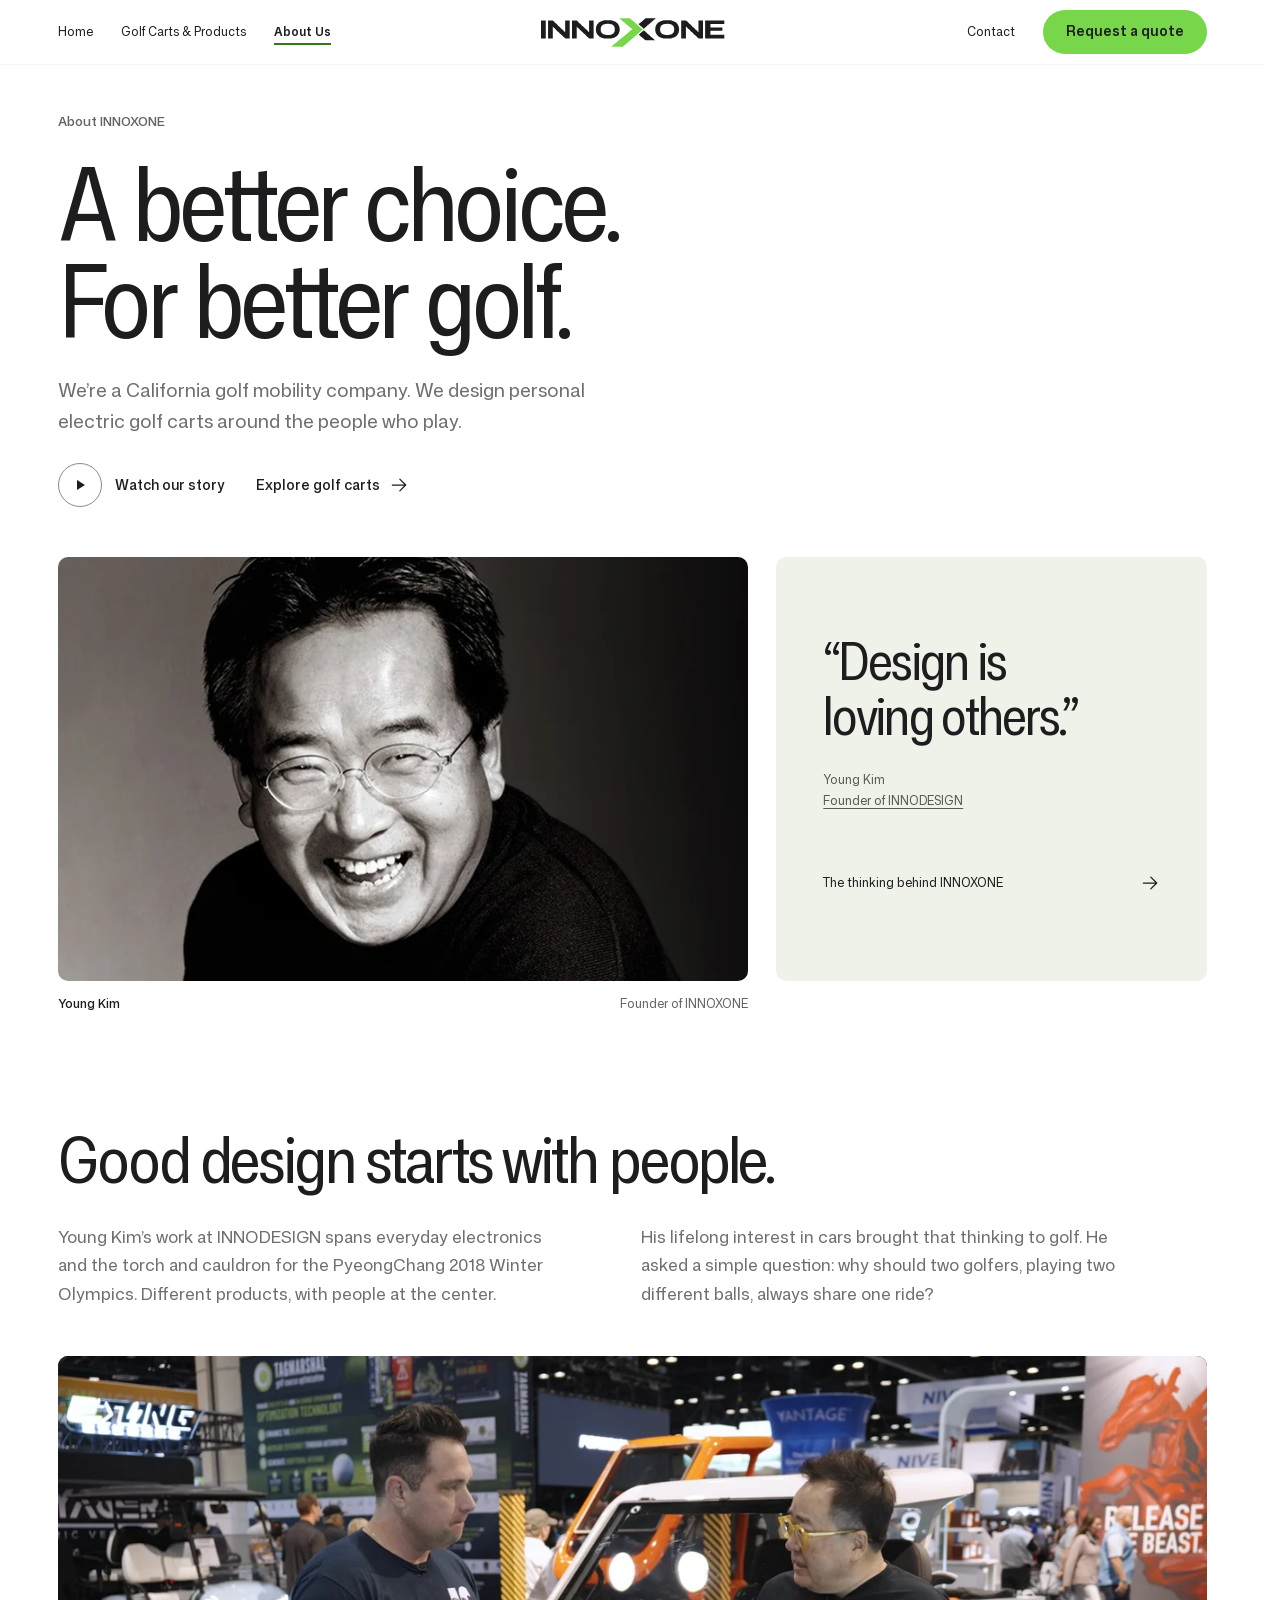
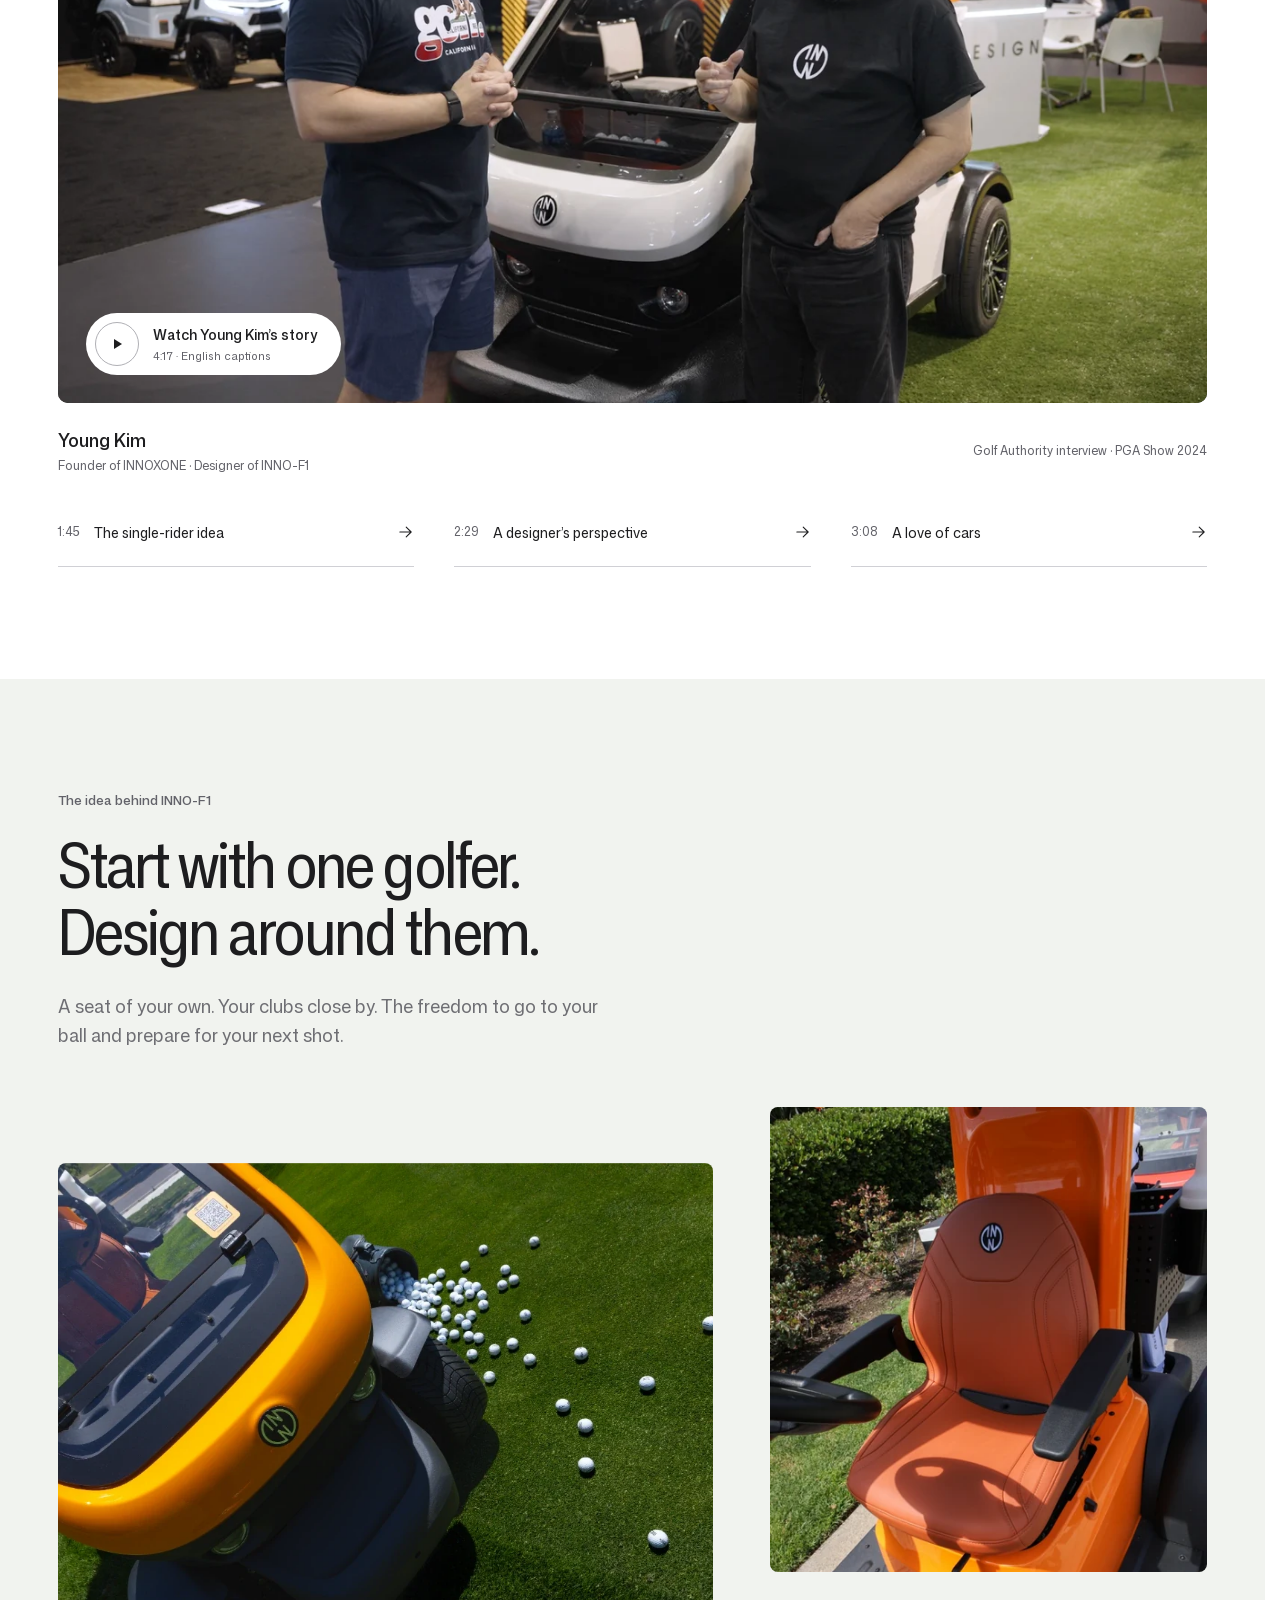
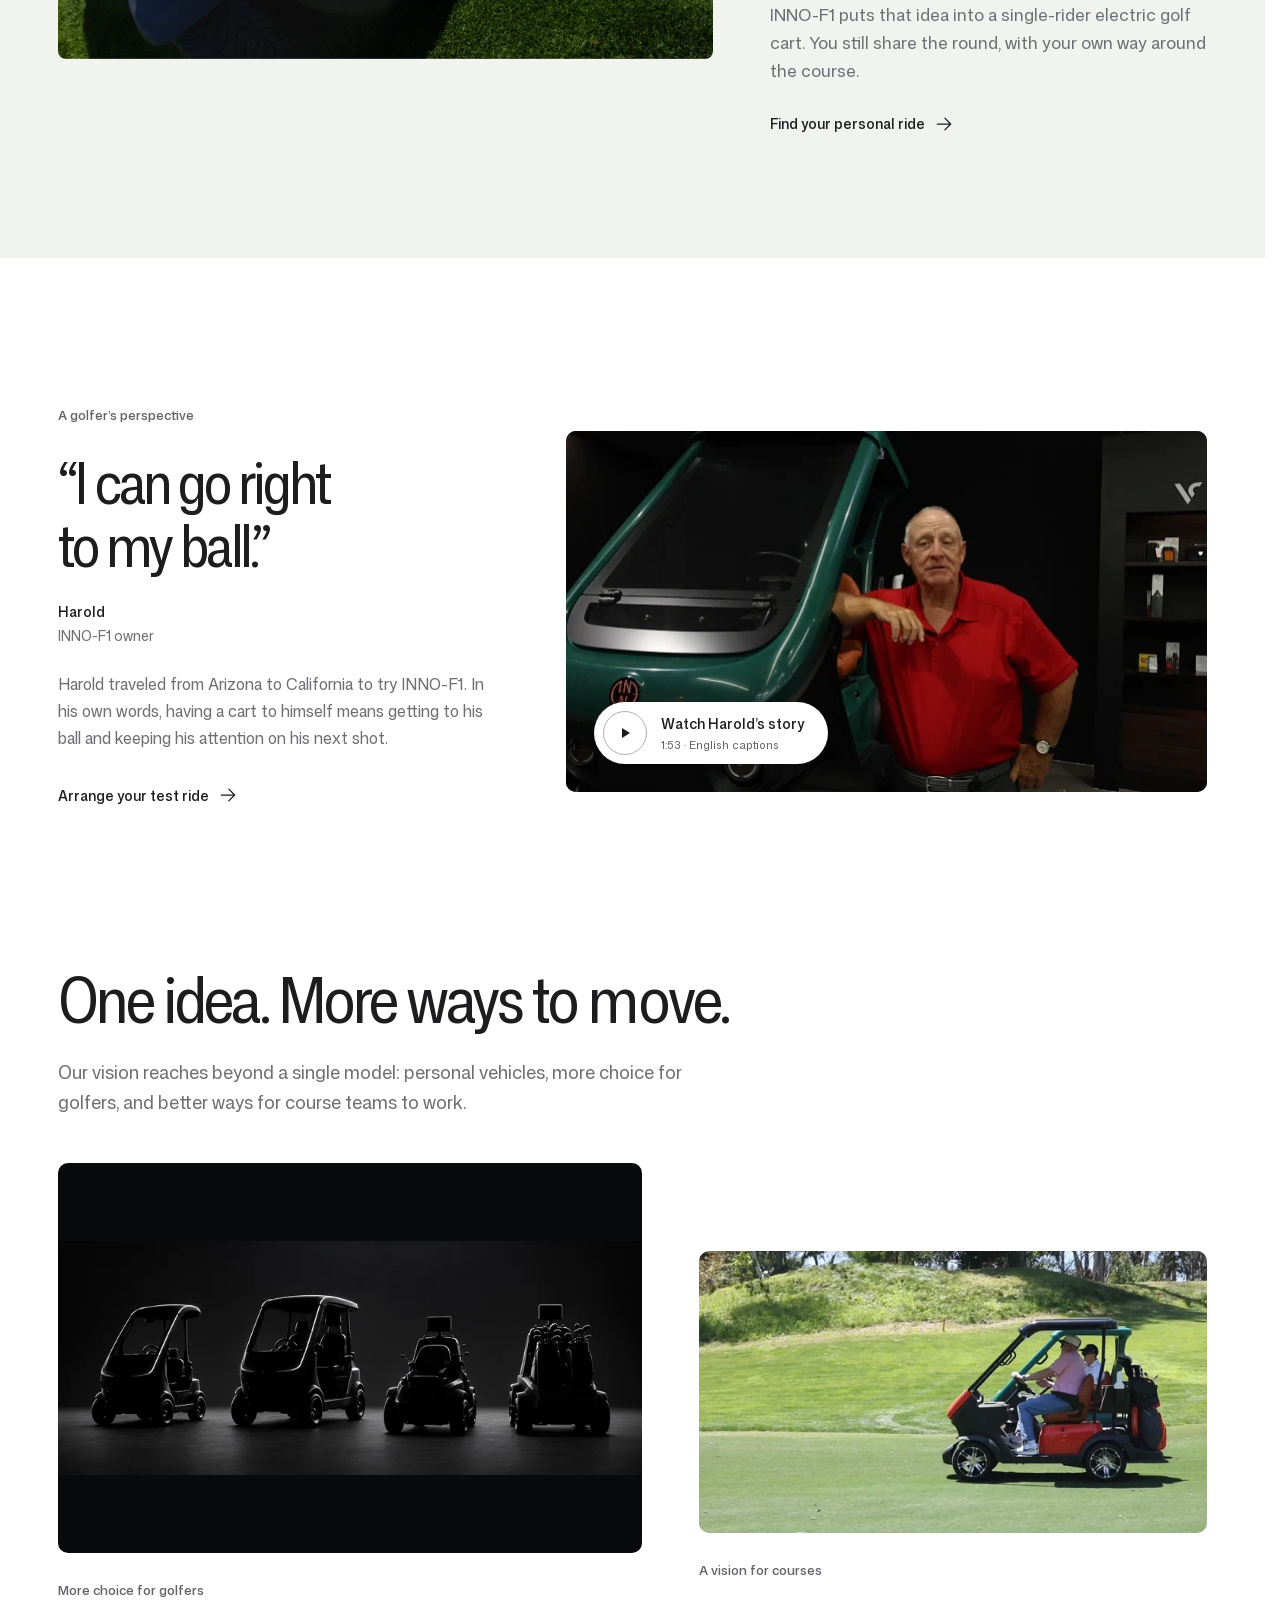
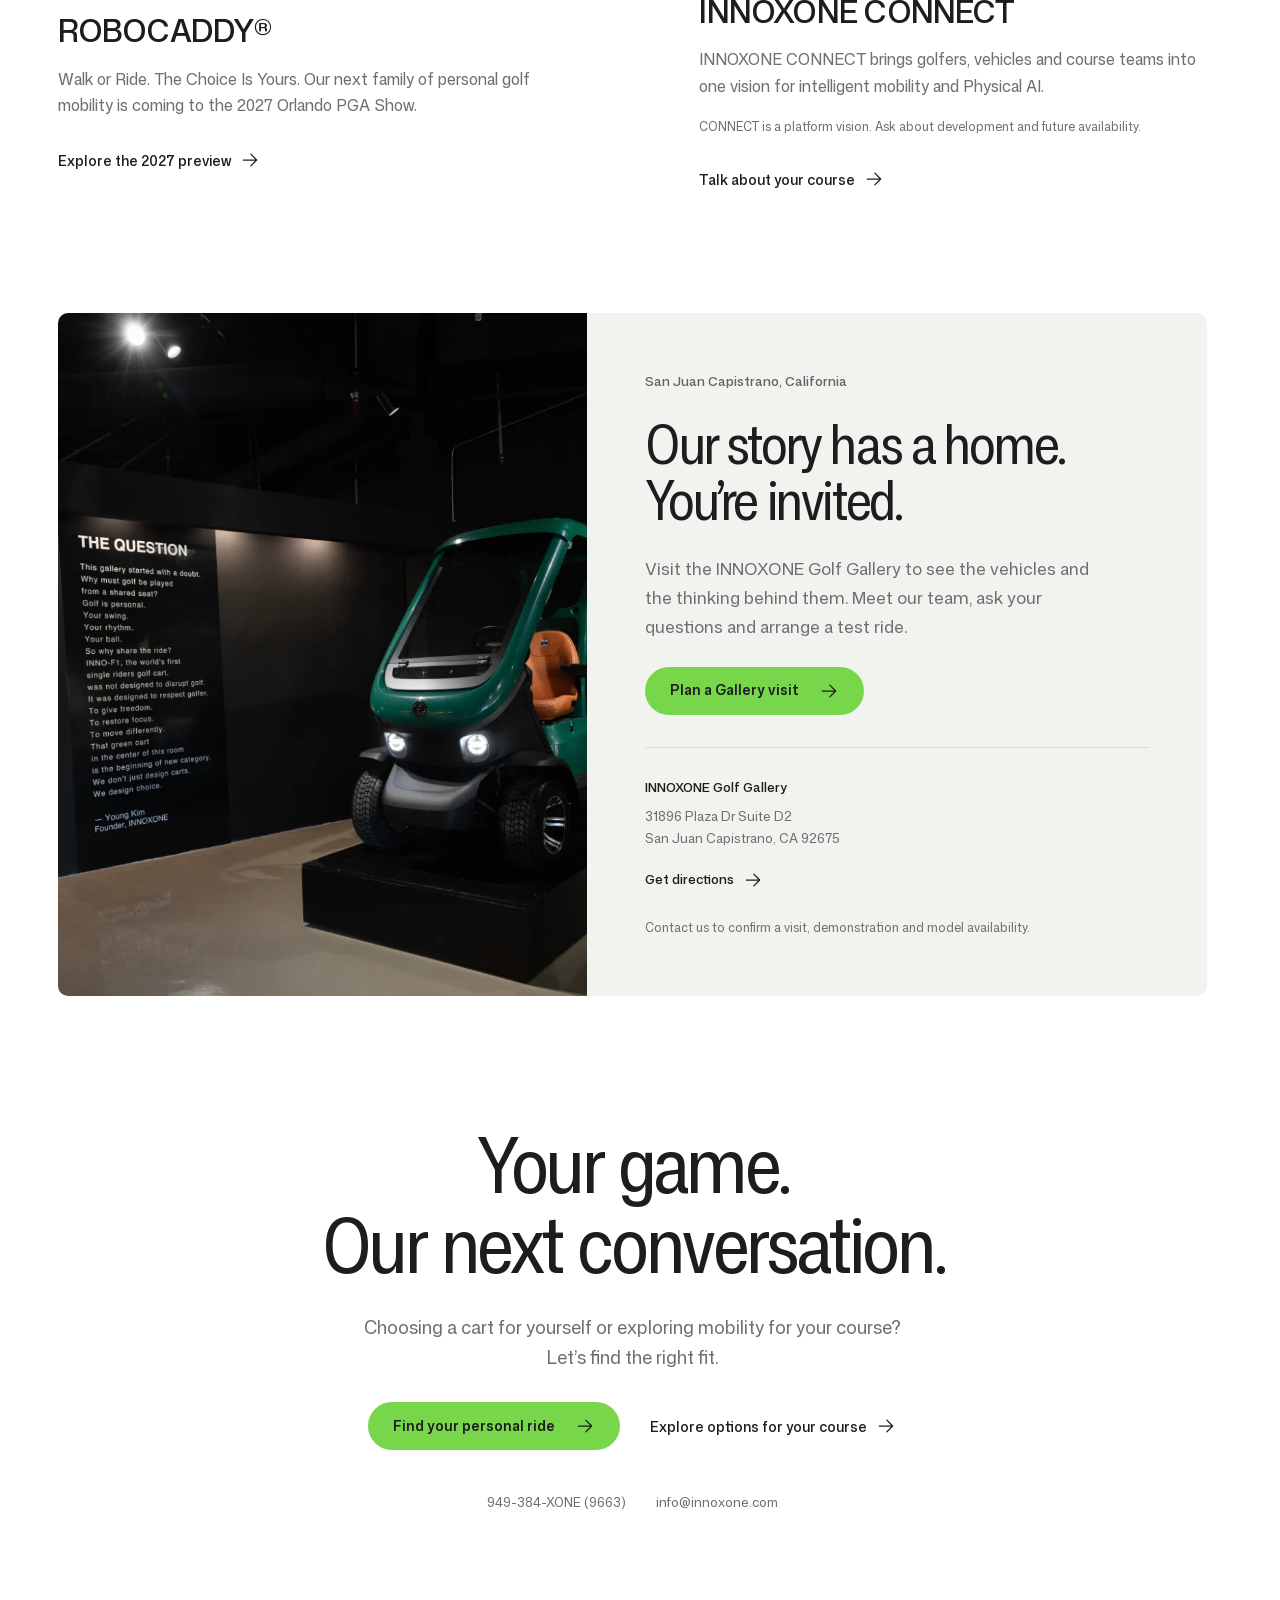
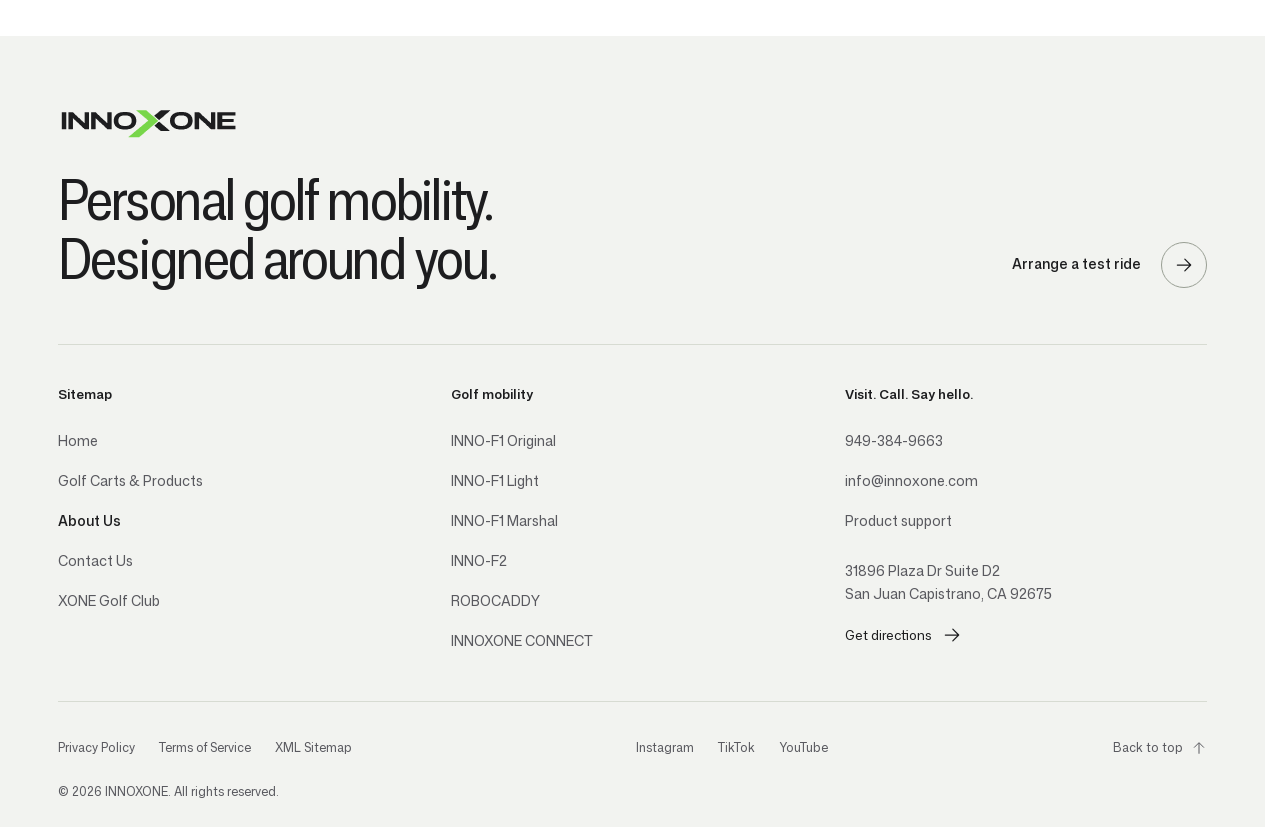
==== commit 99e02737: "Refine all pages with editorial layouts and guided product comparison" ====
--- a/about/index.html
+++ b/about/index.html
@@ -120,6 +120,138 @@
 .global-footer .back-top{gap:8px}.global-footer .back-top .arrow{width:16px;height:16px;transform:rotate(-90deg)}
 @media(max-width:900px){.global-footer .footer-map{gap:36px}.global-footer .footer-brand{width:185px}}
 @media(max-width:599px){.global-footer{padding:44px 0 24px}.global-footer .footer-signature{display:block;padding-bottom:32px}.global-footer .footer-brand{width:180px}.global-footer .footer-promise{font-size:32px;max-width:310px;margin-top:22px}.global-footer .footer-signature .text-link{margin-top:16px}.global-footer .footer-map{grid-template-columns:1fr 1fr;gap:32px 24px;padding-block:28px}.global-footer .footer-contact{grid-column:1/-1}.global-footer h2,.global-footer h3{margin-bottom:12px}.global-footer li>a{min-height:44px;font-size:13px}.global-footer address{max-width:290px;font-size:13px;margin-top:14px}.global-footer .footer-last{display:block;margin-top:18px}.global-footer .footer-utility{gap:0 20px}.global-footer .footer-networks{gap:0 24px;margin-top:6px}.global-footer .footer-copyright{margin-top:14px}.global-footer .back-top{margin-top:4px}}
+/* Shared editorial refinement. Keep the established palette and native interactions. */
+:root{--editorial-space:clamp(72px,8vw,120px);--photo-radius:10px}
+::selection{background:#c8edb3;color:#1d1d1f}
+.site-header{box-shadow:0 1px 0 #1d1d1f0a}
+.pill-outline:hover{background:#f1f3ef;border-color:#686d65}
+.menu-layout{width:100%;max-width:1280px;margin:64px auto 0;display:grid;grid-template-columns:1fr 1fr;gap:10%;align-items:start}
+.menu-primary{min-width:0}
+.menu-dialog .menu-layout nav,.mobile-menu .menu-layout nav{margin-top:0;gap:4px}
+.menu-dialog .menu-layout nav a,.mobile-menu .menu-layout nav a{font-size:clamp(28px,3.6vw,52px);font-weight:400;font-stretch:90%;letter-spacing:-.04em;line-height:1.12;min-height:64px;padding-block:10px}
+.menu-dialog .menu-contact,.mobile-menu .menu-contact{margin-top:36px;padding-top:22px;border-top:1px solid var(--line);gap:2px;font-size:14px}
+.menu-layout .menu-contact p{font-size:12px;line-height:1.7;margin-top:12px}
+.menu-story{display:block;align-self:start;color:var(--ink)}
+.menu-story figure{margin:0;aspect-ratio:1.2;border-radius:var(--photo-radius);overflow:hidden}
+.menu-story img{width:100%;height:100%;object-fit:cover;object-position:50% 50%;transition:transform .8s var(--ease)}
+.menu-story-copy{display:block;margin-top:20px}
+.menu-story-copy>span:first-child{display:block;font-size:clamp(23px,2.5vw,36px);font-stretch:90%;letter-spacing:-.03em;line-height:1.15;max-width:390px}
+.menu-story-action{display:flex;justify-content:space-between;align-items:center;font-size:13px;margin-top:14px;min-height:44px}
+.menu-story-action>span{font-size:23px;font-weight:400}
+.menu-story:hover .menu-story-action{text-decoration:underline;text-underline-offset:5px}
+@media(hover:hover) and (pointer:fine){
+.menu-story:hover img{transform:scale(1.025)}
+}
+.global-footer{padding-top:72px;background:#f2f3f0}
+.global-footer .footer-signature{padding-bottom:56px;align-items:end}
+.global-footer .footer-brand{width:180px}
+.global-footer .footer-promise{font-size:clamp(36px,4.4vw,66px);line-height:1.04;max-width:850px;margin-top:32px;letter-spacing:-.04em}
+.global-footer .footer-signature>.text-link{gap:20px;font-size:14px}
+.global-footer .footer-signature>.text-link .arrow{width:46px;height:46px;padding:12px;border:1px solid #999f94;border-radius:50%}
+.global-footer .footer-map{grid-template-columns:1fr 1fr 1.2fr;gap:8%;border-color:#d7dbd2;padding-block:40px}
+.global-footer li>a{min-height:40px}
+@media(max-width:767px){
+.menu-layout{grid-template-columns:1fr;margin-top:36px;gap:28px}
+.menu-dialog .menu-layout nav a,.mobile-menu .menu-layout nav a{font-size:32px;min-height:54px;line-height:1.15;padding-block:8px}
+.menu-dialog .menu-contact,.mobile-menu .menu-contact{margin-top:22px;padding-top:18px}
+.menu-story{display:grid;grid-template-columns:minmax(0,.95fr) minmax(0,1fr);gap:20px;align-items:center}
+.menu-story figure{aspect-ratio:1.2;border-radius:6px}
+.menu-story-copy{margin:0}
+.menu-story-copy>span:first-child{font-size:23px;line-height:1.12}
+.menu-story-action{font-size:11px;gap:10px;margin-top:8px;min-height:44px}
+.menu-story-action>span{font-size:19px}
+.global-footer{padding-top:48px}
+.global-footer .footer-signature{padding-bottom:36px}
+.global-footer .footer-promise{font-size:38px;max-width:450px;margin-top:28px}
+.global-footer .footer-map{gap:32px 24px;grid-template-columns:1fr 1fr;padding-block:28px}
+.global-footer li>a{min-height:44px}
+.global-footer .footer-contact{grid-column:1/-1}
+}
+@media(max-width:359px){
+.menu-story{gap:14px}
+.menu-story-copy>span:first-child{font-size:20px}
+.menu-story-action{font-size:10px;gap:5px}
+.global-footer .footer-promise{font-size:32px}
+}
+@media(orientation:landscape) and (max-height:500px){
+.menu-layout{margin-top:28px;grid-template-columns:1fr .7fr;gap:8%}
+.menu-dialog .menu-layout nav a,.mobile-menu .menu-layout nav a{font-size:26px;min-height:44px;padding-block:6px}
+.menu-story{display:block}
+.menu-story figure{aspect-ratio:1.7}
+.menu-story-copy{margin-top:16px}
+.menu-story-copy>span:first-child{font-size:24px}
+.menu-story-action{font-size:12px}
+}
+@media(prefers-reduced-motion:reduce){
+.menu-story img{transition:none}
+.menu-story:hover img{transform:none}
+}
+@media print{
+.menu-layout{display:none}
+}
+/* About editorial refinement. Keep the established palette and native interactions. */
+.about-page .about-cover{grid-template-columns:minmax(0,1.6fr) minmax(0,1fr);gap:28px}
+.about-page .founder-quote{background:#eef2e9;border-radius:var(--photo-radius)}
+.about-page .portrait-frame{border-radius:var(--photo-radius)}
+.about-page .founder-intro{max-width:none;margin-left:0}
+.about-page .founder-bio{max-width:1090px;gap:7%}
+.about-page .founder-cinema{padding:0;background:white;border-radius:var(--photo-radius)}
+.about-page .founder-cinema .film{border-radius:var(--photo-radius)}
+.about-page .film-caption{padding:24px 0 0}
+.about-page .film-caption strong{font-size:18px}
+.about-page .film-chapters{margin-top:24px;gap:40px}
+.about-page .purpose-section{background:#f1f3ef}
+.about-page .design-photos{gap:5%}
+.about-page .design-overhead{margin-top:56px;aspect-ratio:1.32}
+.about-page .design-seat{aspect-ratio:.94}
+.about-page .owner-copy{padding:36px 0}
+.about-page .owner-copy blockquote{font-size:clamp(44px,4.5vw,68px)}
+.about-page .owner-media .film{border-radius:var(--photo-radius)}
+.about-page .future-intro{text-align:left;max-width:1440px;margin-bottom:46px}
+.about-page .future-intro h2>span{display:inline}
+.about-page .future-intro h2{max-width:1080px}
+.about-page .future-intro>p{margin:26px 0 0;max-width:630px}
+.about-page .future-paths{grid-template-columns:minmax(0,1.15fr) minmax(0,1fr);gap:5%;padding-top:0}
+.about-page .future-paths article{max-width:none;min-width:0}
+.about-page .future-paths article:nth-child(2){padding-top:88px}
+.future-preview{aspect-ratio:1.8;overflow:hidden;border-radius:var(--photo-radius);background:#edf1e9;margin-bottom:28px}
+.future-preview img{height:100%;width:100%;object-fit:cover;object-position:74% center}
+.future-preview-robo{background:#090a0b;aspect-ratio:1.5}
+.future-preview-robo img{object-fit:contain}
+.about-page .future-paths p:not(.path-label){max-width:500px;font-size:16px}
+.about-page .gallery-grid{background:#f1f3ef;border-radius:var(--photo-radius)}
+.about-page .gallery-copy{padding:clamp(30px,4.6vw,68px)}
+.about-page .conversation-section{padding-top:16px}
+.about-page .conversation-section h2{font-size:clamp(50px,6vw,86px)!important;line-height:1.05}
+@media(min-width:768px) and (max-width:1100px){
+.about-page .founder-quote{padding:30px}
+.about-page .future-paths article:nth-child(2){padding-top:60px}
+}
+@media(max-width:767px){
+.about-page .about-cover{grid-template-columns:1fr;gap:26px}
+.about-page .founder-quote{padding:32px}
+.about-page .founder-intro{margin-bottom:30px}
+.about-page .founder-bio{gap:18px}
+.about-page .film-caption{padding-top:20px}
+.about-page .film-caption strong{font-size:15px}
+.about-page .film-chapters{gap:0;margin-top:18px}
+.about-page .design-overhead{margin:0;aspect-ratio:1.5}
+.about-page .design-photos{margin-top:30px}
+.about-page .design-seat{aspect-ratio:.75}
+.about-page .owner-copy{padding:0}
+.about-page .owner-copy blockquote{font-size:46px}
+.about-page .future-intro{margin-bottom:30px}
+.about-page .future-intro h2>span{display:block}
+.about-page .future-intro>p{font-size:16px;margin-top:24px}
+.about-page .future-paths{grid-template-columns:1fr;gap:40px;padding-top:0}
+.about-page .future-paths article:nth-child(2){padding-top:0}
+.future-preview{margin-bottom:24px;aspect-ratio:1.5}
+.future-preview-robo{aspect-ratio:1.6}
+.about-page .future-paths .path-label{font-size:12px}
+.about-page .gallery-copy{padding:32px 26px}
+.about-page .conversation-section{padding-top:0}
+.about-page .conversation-section h2{font-size:clamp(43px,10vw,64px)!important}
+}
 /* Keep every word intact and readable while its letters appear. */
 html.title-motion-ready [data-reveal-title]:not([data-title-started]){opacity:0}
 [data-letter-title] .title-word{display:inline-block;white-space:nowrap}[data-letter-title] .title-letter{display:inline}
@@ -164,7 +296,7 @@
   .pill:hover,:is(.pill,.card-detail-link,.dialog-close,.film-play):active{transform:none}
   :is(.pill,.text-link,.footer-directions):hover>.arrow{transform:none}
 }
-</style><noscript><style>.menu-button{display:none}.site-header .nav-left{display:flex}.site-header .nav-left>a:not([aria-current]){display:none}.site-header .nav-left>a{font-size:11px}.site-header .wordmark{width:110px}.site-header .nav-right{display:none}.site-header .header-inner{grid-template-columns:1fr auto}</style></noscript><script type="application/ld+json">{"@context":"https://schema.org","@graph":[{"@type":"Organization","@id":"https://www.innoxone.com/#organization","name":"INNOXONE","url":"https://www.innoxone.com/","logo":"https://ausystems.github.io/innoxone/assets/innoxone-logo.svg","founder":{"@id":"https://ausystems.github.io/innoxone/about/#young-kim"},"telephone":"+19493849663","email":"info@innoxone.com","address":{"@type":"PostalAddress","streetAddress":"31896 Plaza Dr Suite D2","addressLocality":"San Juan Capistrano","addressRegion":"CA","postalCode":"92675","addressCountry":"US"},"sameAs":["https://www.instagram.com/innoxone.golf","https://www.tiktok.com/@innoxone","https://www.youtube.com/@innodesign6980"]},{"@type":"Person","@id":"https://ausystems.github.io/innoxone/about/#young-kim","name":"Young Kim","jobTitle":"Founder of INNOXONE","worksFor":{"@id":"https://www.innoxone.com/#organization"},"image":"https://ausystems.github.io/innoxone/assets/about-young-kim-1094.webp"},{"@type":"AboutPage","@id":"https://ausystems.github.io/innoxone/about/#webpage","url":"https://ausystems.github.io/innoxone/about/","name":"About INNOXONE | Young Kim & Personal Golf Mobility","description":"Meet the people and ideas behind INNOXONE. Discover Young Kim’s design story, hear from an INNO-F1 owner, and visit our Golf Gallery in California.","about":{"@id":"https://www.innoxone.com/#organization"},"mainEntity":{"@id":"https://www.innoxone.com/#organization"},"inLanguage":"en-US","primaryImageOfPage":{"@type":"ImageObject","url":"https://ausystems.github.io/innoxone/assets/about-young-kim-1094.webp","width":1094,"height":672}},{"@type":"BreadcrumbList","itemListElement":[{"@type":"ListItem","position":1,"name":"Home","item":"https://ausystems.github.io/innoxone/"},{"@type":"ListItem","position":2,"name":"About Us","item":"https://ausystems.github.io/innoxone/about/"}]}]}</script></head><body id="top" class="about-page"><a class="skip-link" href="#main">Skip to content</a><header class="site-header"><div class="wrap header-inner"><nav class="nav-left" aria-label="Main navigation"><a href="../">Home</a><a href="../golf-carts-products/">Golf Carts &amp; Products</a><a href="../about/" aria-current="page">About Us</a></nav><button class="menu-button" type="button" data-open="site-menu" aria-controls="site-menu" aria-expanded="false"><span class="menu-lines" aria-hidden="true"></span>Menu</button><a class="wordmark" href="../" aria-label="INNOXONE home"><svg viewBox="0 0 1000 168" aria-hidden="true"><path fill="currentColor" fill-rule="evenodd" d="M298 89 L298 118 L274 118 L267 110 L265 110 L251 95 L249 95 L235 80 L233 80 L219 65 L217 65 L217 64 L209 57 L209 117 L208 117 L208 118 L184 118 L184 24 L210 24 L224 39 L226 39 L240 54 L242 54 L242 55 L243 55 L257 70 L259 70 L272 84 L274 84 L274 24 L298 24 L298 89 Z M380 100 L394 97 L394 96 L398 95 L399 93 L401 93 L401 92 L404 90 L404 88 L406 87 L406 85 L407 85 L407 83 L408 83 L408 79 L409 79 L409 62 L408 62 L408 58 L407 58 L406 54 L405 54 L404 51 L403 51 L402 49 L400 49 L398 46 L396 46 L396 45 L394 45 L394 44 L391 44 L391 43 L387 43 L387 42 L381 42 L381 41 L364 41 L364 42 L358 42 L358 43 L354 43 L354 44 L351 44 L351 45 L347 46 L346 48 L344 48 L344 49 L340 52 L340 54 L338 55 L337 61 L336 61 L335 75 L336 75 L336 81 L337 81 L337 83 L338 83 L338 86 L340 87 L340 89 L341 89 L345 94 L347 94 L347 95 L349 95 L349 96 L351 96 L351 97 L354 97 L354 98 L357 98 L357 99 L363 99 L363 100 L380 100 Z M347 116 L340 115 L340 114 L338 114 L338 113 L336 113 L336 112 L330 110 L329 108 L327 108 L327 107 L317 98 L317 96 L316 96 L316 94 L315 94 L315 92 L314 92 L314 90 L313 90 L313 88 L312 88 L311 80 L310 80 L310 61 L311 61 L312 53 L313 53 L313 51 L314 51 L316 45 L318 44 L318 42 L319 42 L327 33 L329 33 L330 31 L332 31 L332 30 L334 30 L334 29 L336 29 L336 28 L338 28 L338 27 L341 27 L341 26 L344 26 L344 25 L347 25 L347 24 L352 24 L352 23 L359 23 L359 22 L386 22 L386 23 L393 23 L393 24 L397 24 L397 25 L401 25 L401 26 L404 26 L404 27 L406 27 L406 28 L409 28 L409 29 L413 30 L414 32 L416 32 L417 34 L419 34 L419 35 L426 41 L426 43 L428 44 L428 46 L430 47 L431 52 L432 52 L432 54 L433 54 L434 63 L435 63 L435 78 L434 78 L434 83 L433 83 L432 90 L431 90 L430 94 L428 95 L428 97 L426 98 L426 100 L425 100 L419 107 L417 107 L416 109 L414 109 L413 111 L411 111 L411 112 L409 112 L409 113 L407 113 L407 114 L398 116 L398 117 L387 118 L387 119 L358 119 L358 118 L351 118 L351 117 L347 117 L347 116 Z M784 65 L784 118 L760 118 L760 117 L759 117 L759 24 L785 24 L785 25 L786 25 L788 28 L790 28 L805 44 L807 44 L821 59 L823 59 L837 74 L839 74 L848 84 L850 84 L850 24 L874 24 L874 117 L873 117 L873 118 L850 118 L850 117 L849 117 L848 115 L846 115 L832 100 L830 100 L815 84 L813 84 L799 69 L797 69 L786 57 L784 57 L784 65 Z M137 75 L138 75 L146 84 L148 84 L148 24 L172 24 L172 118 L148 118 L148 117 L147 117 L142 111 L140 111 L126 96 L124 96 L110 81 L108 81 L93 65 L91 65 L84 57 L82 57 L82 58 L83 58 L83 117 L82 117 L82 118 L58 118 L58 24 L83 24 L83 25 L85 25 L99 40 L101 40 L115 55 L117 55 L117 56 L118 56 L132 71 L134 71 L137 75 Z M915 118 L886 118 L886 117 L885 117 L885 24 L986 24 L986 42 L913 42 L913 61 L976 61 L976 77 L975 77 L975 78 L913 78 L913 99 L986 99 L986 118 L915 118 Z M702 98 L707 97 L707 96 L709 96 L710 94 L712 94 L712 93 L718 88 L718 86 L719 86 L719 84 L720 84 L720 82 L721 82 L721 78 L722 78 L722 63 L721 63 L721 59 L720 59 L718 53 L717 53 L712 47 L710 47 L710 46 L708 46 L708 45 L706 45 L706 44 L703 44 L703 43 L700 43 L700 42 L693 42 L693 41 L670 42 L670 43 L667 43 L667 44 L664 44 L664 45 L658 47 L658 48 L652 53 L652 55 L651 55 L651 57 L650 57 L650 60 L649 60 L649 64 L648 64 L648 77 L649 77 L649 82 L650 82 L652 88 L653 88 L658 94 L660 94 L661 96 L664 96 L664 97 L670 98 L670 99 L676 99 L676 100 L694 100 L694 99 L700 99 L700 98 L702 98 Z M21 64 L21 24 L46 24 L46 118 L21 118 L21 64 Z M741 45 L742 48 L743 48 L743 50 L744 50 L744 52 L745 52 L746 59 L747 59 L747 65 L748 65 L748 76 L747 76 L747 82 L746 82 L745 89 L744 89 L744 91 L743 91 L741 97 L738 99 L738 101 L737 101 L733 106 L731 106 L729 109 L727 109 L727 110 L725 110 L724 112 L719 113 L719 114 L717 114 L717 115 L710 116 L710 117 L706 117 L706 118 L700 118 L700 119 L670 119 L670 118 L664 118 L664 117 L656 116 L656 115 L653 115 L653 114 L651 114 L651 113 L646 112 L645 110 L641 109 L638 105 L636 105 L636 104 L633 102 L633 100 L630 98 L630 96 L628 95 L628 93 L627 93 L627 91 L626 91 L626 89 L625 89 L624 82 L623 82 L622 67 L623 67 L623 59 L624 59 L624 55 L625 55 L625 53 L626 53 L626 50 L627 50 L628 46 L630 45 L630 43 L633 41 L633 39 L634 39 L636 36 L638 36 L640 33 L642 33 L643 31 L645 31 L645 30 L647 30 L647 29 L649 29 L649 28 L651 28 L651 27 L654 27 L654 26 L657 26 L657 25 L660 25 L660 24 L671 23 L671 22 L699 22 L699 23 L705 23 L705 24 L710 24 L710 25 L717 26 L717 27 L719 27 L719 28 L721 28 L721 29 L723 29 L723 30 L729 32 L732 36 L734 36 L734 37 L738 40 L738 42 L739 42 L741 45 Z M548 108 L546 108 L542 103 L540 103 L540 102 L536 99 L536 97 L539 96 L544 90 L546 90 L551 84 L553 84 L558 78 L560 78 L561 76 L563 76 L565 79 L567 79 L573 86 L575 86 L581 93 L583 93 L588 99 L590 99 L596 106 L598 106 L604 113 L606 113 L612 120 L614 120 L614 121 L615 121 L619 126 L621 126 L622 128 L570 128 L570 127 L569 127 L567 124 L565 124 L561 119 L559 119 L554 113 L552 113 L548 108 Z M583 12 L624 12 L624 14 L623 14 L621 17 L619 17 L614 23 L612 23 L607 29 L605 29 L600 35 L598 35 L598 36 L597 36 L592 42 L590 42 L585 48 L583 48 L578 54 L576 54 L571 60 L569 60 L563 67 L561 67 L561 66 L560 66 L556 61 L554 61 L548 54 L546 54 L540 47 L538 47 L538 46 L535 44 L535 42 L536 42 L537 40 L539 40 L543 35 L545 35 L549 30 L551 30 L554 26 L556 26 L560 21 L562 21 L562 20 L563 20 L566 16 L568 16 L571 12 L583 12 Z"/><path fill="var(--green)" fill-rule="evenodd" d="M436 162 L392 162 L392 160 L393 160 L394 158 L396 158 L400 153 L402 153 L406 148 L408 148 L411 144 L413 144 L417 139 L419 139 L423 134 L425 134 L429 129 L431 129 L435 124 L437 124 L440 120 L442 120 L442 119 L443 119 L446 115 L448 115 L452 110 L454 110 L457 106 L459 106 L459 105 L460 105 L463 101 L465 101 L469 96 L471 96 L474 92 L476 92 L480 87 L482 87 L482 86 L483 86 L486 82 L488 82 L492 77 L494 77 L497 73 L499 73 L499 72 L501 71 L501 69 L500 69 L497 65 L495 65 L490 59 L488 59 L484 54 L482 54 L478 49 L476 49 L471 43 L469 43 L465 38 L463 38 L459 33 L457 33 L457 32 L456 32 L452 27 L450 27 L446 22 L444 22 L440 17 L438 17 L438 16 L435 14 L435 12 L489 12 L489 13 L491 13 L495 18 L497 18 L503 25 L505 25 L511 32 L513 32 L519 39 L521 39 L526 45 L528 45 L534 52 L536 52 L542 59 L544 59 L550 66 L552 66 L557 72 L554 73 L549 79 L547 79 L542 85 L540 85 L535 91 L533 91 L527 98 L525 98 L520 104 L518 104 L513 110 L511 110 L506 116 L504 116 L499 122 L497 122 L492 128 L490 128 L484 135 L482 135 L477 141 L475 141 L470 147 L468 147 L463 153 L461 153 L461 154 L460 154 L456 159 L454 159 L452 162 L436 162 Z"/></svg></a><div class="nav-right"><a href="../contact/">Contact</a><a class="pill" href="../contact/" data-inquiry="general"><span class="cta-wide">Request a quote</span><span class="cta-short">Inquire</span></a></div></div></header><main id="main"><section class="about-hero wrap" aria-labelledby="about-title"><div class="about-hero-copy"><p class="story-label">About INNOXONE</p><h1 id="about-title" data-reveal-title><span>A better choice.</span> <span>For better golf.</span></h1><p>We’re a California golf mobility company. We design personal electric golf carts around the people who play.</p><div class="about-hero-actions"><a class="film-link" href="#founder-film-frame" data-play-film="founder-film" data-scroll="true" aria-controls="founder-film"><span class="play-circle" aria-hidden="true"></span>Watch our story</a><a class="text-link" href="../golf-carts-products/">Explore golf carts<svg class="arrow" viewBox="0 0 24 24" aria-hidden="true"><path d="M4 12h15M13 5l7 7-7 7"/></svg></a></div></div><div class="about-cover"><figure class="hero-portrait"><div class="portrait-frame media-reveal"><img src="../assets/about-young-kim-1094.webp" srcset="../assets/about-young-kim-480.webp 480w, ../assets/about-young-kim-800.webp 800w, ../assets/about-young-kim-1094.webp 1094w" sizes="(max-width:767px) 90vw, 60vw" width="1094" height="672" alt="Young Kim, founder of INNOXONE, smiling in a black-and-white portrait." fetchpriority="high" decoding="async"></div><figcaption><strong>Young Kim</strong><span>Founder of INNOXONE</span></figcaption></figure><figure class="founder-quote"><blockquote>“Design is loving others.”</blockquote><figcaption>Young Kim<br><a href="https://innodesignproducts.com/about/">Founder of INNODESIGN</a></figcaption><a class="quote-story-link" href="#founder">The thinking behind INNOXONE<svg class="arrow" viewBox="0 0 24 24" aria-hidden="true"><path d="M4 12h15M13 5l7 7-7 7"/></svg></a></figure></div></section><section class="founder-section wrap" id="founder" aria-labelledby="founder-title"><div class="founder-intro"><h2 id="founder-title" data-reveal-title>Good design starts with people.</h2><div class="founder-bio"><p>Young Kim’s work at INNODESIGN spans everyday electronics and the torch and cauldron for the PyeongChang 2018 Winter Olympics. Different products, with people at the center.</p><p>His lifelong interest in cars brought that thinking to golf. He asked a simple question: why should two golfers, playing two different balls, always share one ride?</p></div></div><div class="founder-cinema"><div class="film" id="founder-film-frame"><video class="story-film" id="founder-film" controls playsinline preload="none" loading="lazy" poster="../assets/young-kim-640.webp" tabindex="0" aria-label="Watch Young Kim’s story"><source src="../assets/young-kim-story.mp4" type="video/mp4"><track kind="captions" srclang="en" label="English" src="../assets/young-kim-story.vtt" default>Your browser does not support embedded video. <a href="../assets/young-kim-story.mp4">Open the film</a>.</video><img class="film-cover" src="../assets/young-kim-1920.webp" srcset="../assets/young-kim-640.webp 640w, ../assets/young-kim-800.webp 800w, ../assets/young-kim-1280.webp 1280w, ../assets/young-kim-1600.webp 1600w, ../assets/young-kim-1920.webp 1920w" sizes="(max-width:900px) 90vw, 90vw" width="1920" height="1080" alt="Young Kim speaking into a microphone beside a golf cart at the 2024 PGA Show." loading="lazy" decoding="async"><button class="film-play" type="button" data-play-film="founder-film" aria-controls="founder-film"><span class="play-circle" aria-hidden="true"></span><span>Watch Young Kim’s story<small>4:17 · English captions</small></span></button></div><p class="film-status" id="founder-film-status" role="status" hidden>The film couldn’t load. <a href="../assets/young-kim-story.mp4">Open the film directly</a>.</p><div class="film-caption"><p><strong>Young Kim</strong><span>Founder of INNOXONE · Designer of INNO-F1</span></p><p>Golf Authority interview · PGA Show 2024</p></div></div><div class="film-chapters" role="group" aria-label="Young Kim interview chapters"><button type="button" data-play-film="founder-film" data-time="105.3" data-scroll="true" aria-controls="founder-film"><span class="chapter-time">1:45</span><span class="chapter-name">The single-rider idea</span><svg class="arrow" viewBox="0 0 24 24" aria-hidden="true"><path d="M4 12h15M13 5l7 7-7 7"/></svg></button><button type="button" data-play-film="founder-film" data-time="149.4" data-scroll="true" aria-controls="founder-film"><span class="chapter-time">2:29</span><span class="chapter-name">A designer’s perspective</span><svg class="arrow" viewBox="0 0 24 24" aria-hidden="true"><path d="M4 12h15M13 5l7 7-7 7"/></svg></button><button type="button" data-play-film="founder-film" data-time="188" data-scroll="true" aria-controls="founder-film"><span class="chapter-time">3:08</span><span class="chapter-name">A love of cars</span><svg class="arrow" viewBox="0 0 24 24" aria-hidden="true"><path d="M4 12h15M13 5l7 7-7 7"/></svg></button></div></section><section class="purpose-section" aria-labelledby="purpose-title"><div class="wrap"><div class="purpose-heading"><p class="story-label">The idea behind INNO-F1</p><h2 id="purpose-title" data-reveal-title><span>Start with one golfer.</span> <span>Design around them.</span></h2><p>A seat of your own. Your clubs close by. The freedom to go to your ball and prepare for your next shot.</p></div><div class="design-photos"><figure class="design-overhead media-reveal"><img src="../assets/about-overhead-1000.webp" srcset="../assets/about-overhead-480.webp 480w, ../assets/about-overhead-1000.webp 1000w" sizes="(max-width:767px) 90vw, 58vw" width="1000" height="667" alt="Overhead view of an orange INNO-F1 golf cart beside golf balls on the grass." loading="lazy" decoding="async"></figure><div class="design-aside"><figure class="design-seat media-reveal"><img src="../assets/seat-1000.webp" srcset="../assets/seat-480.webp 480w, ../assets/seat-1000.webp 1000w" sizes="(max-width:767px) 43vw, 30vw" width="1000" height="1227" alt="An orange single seat with armrests inside an INNO-F1 golf cart." loading="lazy" decoding="async"></figure><div class="purpose-close"><p>INNO-F1 puts that idea into a single-rider electric golf cart. You still share the round, with your own way around the course.</p><a class="text-link" href="../golf-carts-products/">Find your personal ride<svg class="arrow" viewBox="0 0 24 24" aria-hidden="true"><path d="M4 12h15M13 5l7 7-7 7"/></svg></a></div></div></div></div></section><section class="owner-section wrap" aria-labelledby="owner-title"><div class="owner-grid"><div class="owner-copy"><p class="story-label">A golfer’s perspective</p><h2 class="sr-only" id="owner-title">Harold’s INNO-F1 experience</h2><blockquote>“I can go right to my ball.”</blockquote><p class="owner-attribution">Harold<span>INNO-F1 owner</span></p><p>Harold traveled from Arizona to California to try INNO-F1. In his own words, having a cart to himself means getting to his ball and keeping his attention on his next shot.</p><a class="text-link" href="../contact/?interest=test-ride" data-inquiry="test-ride">Arrange your test ride<svg class="arrow" viewBox="0 0 24 24" aria-hidden="true"><path d="M4 12h15M13 5l7 7-7 7"/></svg></a></div><div class="owner-media"><div class="film" id="owner-film-frame"><video class="story-film" id="owner-film" controls playsinline preload="none" loading="lazy" poster="../assets/about-harold-640.webp" tabindex="0" aria-label="Watch Harold’s story"><source src="../assets/harold-story.mp4" type="video/mp4"><track kind="captions" srclang="en" label="English" src="../assets/harold-story.vtt" default>Your browser does not support embedded video. <a href="../assets/harold-story.mp4">Open the film</a>.</video><img class="film-cover" src="../assets/harold-poster.webp" srcset="../assets/about-harold-640.webp 640w, ../assets/harold-poster.webp 1280w" sizes="(max-width:900px) 90vw, 48vw" width="1280" height="720" alt="Harold beside his green INNO-F1, sharing his experience as an owner." loading="lazy" decoding="async"><button class="film-play" type="button" data-play-film="owner-film" aria-controls="owner-film"><span class="play-circle" aria-hidden="true"></span><span>Watch Harold’s story<small>1:53 · English captions</small></span></button></div><p class="film-status" id="owner-film-status" role="status" hidden>The film couldn’t load. <a href="../assets/harold-story.mp4">Open the film directly</a>.</p></div></div></section><section class="future-section" aria-labelledby="future-title"><div class="wrap future-intro"><h2 id="future-title" data-reveal-title><span>One idea.</span> <span>More ways to move.</span></h2><p>Our vision reaches beyond a single model: personal vehicles, more choice for golfers, and better ways for course teams to work.</p></div><figure class="future-image media-reveal"><img src="../assets/connect-golfer-1600.webp" srcset="../assets/connect-golfer-640.webp 640w, ../assets/connect-golfer-1000.webp 1000w, ../assets/connect-golfer-1600.webp 1600w" sizes="100vw" width="1600" height="900" alt="Golfers moving independently in their INNO-F1 carts across a green fairway." loading="lazy" decoding="async"></figure><div class="wrap future-paths"><article><p class="path-label">More choice for golfers</p><h3>ROBOCADDY®</h3><p>Walk or Ride. The Choice Is Yours. Our next family of personal golf mobility is coming to the 2027 Orlando PGA Show.</p><a class="text-link" href="../golf-carts-products/#product-robocaddy">Explore the 2027 preview<svg class="arrow" viewBox="0 0 24 24" aria-hidden="true"><path d="M4 12h15M13 5l7 7-7 7"/></svg></a></article><article><p class="path-label">A vision for courses</p><h3>INNOXONE CONNECT</h3><p>INNOXONE CONNECT brings golfers, vehicles and course teams into one vision for intelligent mobility and Physical AI.</p><p class="future-note">CONNECT is a platform vision. Ask about development and future availability.</p><a class="text-link" href="../contact/?interest=connect-igo" data-inquiry="connect-igo">Talk about your course<svg class="arrow" viewBox="0 0 24 24" aria-hidden="true"><path d="M4 12h15M13 5l7 7-7 7"/></svg></a></article></div></section><section class="gallery-section wrap" id="visit" aria-labelledby="gallery-title"><div class="gallery-grid"><figure class="gallery-portrait media-reveal"><img src="../assets/about-gallery-question-884.webp" srcset="../assets/about-gallery-question-440.webp 440w, ../assets/about-gallery-question-884.webp 884w" sizes="(max-width:767px) 90vw, 42vw" width="884" height="1000" alt="A green INNO-F1 displayed beside Young Kim’s design statement at the INNOXONE Golf Gallery." loading="lazy" decoding="async"></figure><div class="gallery-copy"><p class="story-label">San Juan Capistrano, California</p><h2 id="gallery-title" data-reveal-title><span>Our story has a home.</span> <span>You’re invited.</span></h2><p>Visit the INNOXONE Golf Gallery to see the vehicles and the thinking behind them. Meet our team, ask your questions and arrange a test ride.</p><a class="pill" href="../contact/?interest=gallery-visit" data-inquiry="gallery-visit">Plan a Gallery visit<svg class="arrow" viewBox="0 0 24 24" aria-hidden="true"><path d="M4 12h15M13 5l7 7-7 7"/></svg></a><div class="gallery-address"><strong>INNOXONE Golf Gallery</strong><address>31896 Plaza Dr Suite D2<br>San Juan Capistrano, CA 92675</address><a class="text-link" href="https://maps.app.goo.gl/sYTsCQduQt7NKxdF8">Get directions<svg class="arrow" viewBox="0 0 24 24" aria-hidden="true"><path d="M4 12h15M13 5l7 7-7 7"/></svg></a></div><p class="visit-note">Contact us to confirm a visit, demonstration and model availability.</p></div></div></section><section class="conversation-section wrap" aria-labelledby="conversation-title"><h2 id="conversation-title">Your game.<br>Our next conversation.</h2><p>Choosing a cart for yourself or exploring mobility for your course? Let’s find the right fit.</p><div class="conversation-actions"><a class="pill" href="../contact/?interest=personal-ride-experience" data-inquiry="personal-ride-experience">Find your personal ride<svg class="arrow" viewBox="0 0 24 24" aria-hidden="true"><path d="M4 12h15M13 5l7 7-7 7"/></svg></a><a class="text-link" href="../contact/?interest=course-demonstration" data-inquiry="course-demonstration">Explore options for your course<svg class="arrow" viewBox="0 0 24 24" aria-hidden="true"><path d="M4 12h15M13 5l7 7-7 7"/></svg></a></div><div class="conversation-contact"><a href="tel:+19493849663" data-inquiry="general">949-384-XONE (9663)</a><a href="mailto:info@innoxone.com" data-inquiry="general">info@innoxone.com</a></div></section></main><footer class="global-footer site-footer" id="site-footer"><div class="wrap">
+</style><noscript><style>.menu-button{display:none}.site-header .nav-left{display:flex}.site-header .nav-left>a:not([aria-current]){display:none}.site-header .nav-left>a{font-size:11px}.site-header .wordmark{width:110px}.site-header .nav-right{display:none}.site-header .header-inner{grid-template-columns:1fr auto}</style></noscript><script type="application/ld+json">{"@context":"https://schema.org","@graph":[{"@type":"Organization","@id":"https://www.innoxone.com/#organization","name":"INNOXONE","url":"https://www.innoxone.com/","logo":"https://ausystems.github.io/innoxone/assets/innoxone-logo.svg","founder":{"@id":"https://ausystems.github.io/innoxone/about/#young-kim"},"telephone":"+19493849663","email":"info@innoxone.com","address":{"@type":"PostalAddress","streetAddress":"31896 Plaza Dr Suite D2","addressLocality":"San Juan Capistrano","addressRegion":"CA","postalCode":"92675","addressCountry":"US"},"sameAs":["https://www.instagram.com/innoxone.golf","https://www.tiktok.com/@innoxone","https://www.youtube.com/@innodesign6980"]},{"@type":"Person","@id":"https://ausystems.github.io/innoxone/about/#young-kim","name":"Young Kim","jobTitle":"Founder of INNOXONE","worksFor":{"@id":"https://www.innoxone.com/#organization"},"image":"https://ausystems.github.io/innoxone/assets/about-young-kim-1094.webp"},{"@type":"AboutPage","@id":"https://ausystems.github.io/innoxone/about/#webpage","url":"https://ausystems.github.io/innoxone/about/","name":"About INNOXONE | Young Kim & Personal Golf Mobility","description":"Meet the people and ideas behind INNOXONE. Discover Young Kim’s design story, hear from an INNO-F1 owner, and visit our Golf Gallery in California.","about":{"@id":"https://www.innoxone.com/#organization"},"mainEntity":{"@id":"https://www.innoxone.com/#organization"},"inLanguage":"en-US","primaryImageOfPage":{"@type":"ImageObject","url":"https://ausystems.github.io/innoxone/assets/about-young-kim-1094.webp","width":1094,"height":672}},{"@type":"BreadcrumbList","itemListElement":[{"@type":"ListItem","position":1,"name":"Home","item":"https://ausystems.github.io/innoxone/"},{"@type":"ListItem","position":2,"name":"About Us","item":"https://ausystems.github.io/innoxone/about/"}]}]}</script></head><body id="top" class="about-page"><a class="skip-link" href="#main">Skip to content</a><header class="site-header"><div class="wrap header-inner"><nav class="nav-left" aria-label="Main navigation"><a href="../">Home</a><a href="../golf-carts-products/">Golf Carts &amp; Products</a><a href="../about/" aria-current="page">About Us</a></nav><button class="menu-button" type="button" data-open="site-menu" aria-controls="site-menu" aria-expanded="false"><span class="menu-lines" aria-hidden="true"></span>Menu</button><a class="wordmark" href="../" aria-label="INNOXONE home"><svg viewBox="0 0 1000 168" aria-hidden="true"><path fill="currentColor" fill-rule="evenodd" d="M298 89 L298 118 L274 118 L267 110 L265 110 L251 95 L249 95 L235 80 L233 80 L219 65 L217 65 L217 64 L209 57 L209 117 L208 117 L208 118 L184 118 L184 24 L210 24 L224 39 L226 39 L240 54 L242 54 L242 55 L243 55 L257 70 L259 70 L272 84 L274 84 L274 24 L298 24 L298 89 Z M380 100 L394 97 L394 96 L398 95 L399 93 L401 93 L401 92 L404 90 L404 88 L406 87 L406 85 L407 85 L407 83 L408 83 L408 79 L409 79 L409 62 L408 62 L408 58 L407 58 L406 54 L405 54 L404 51 L403 51 L402 49 L400 49 L398 46 L396 46 L396 45 L394 45 L394 44 L391 44 L391 43 L387 43 L387 42 L381 42 L381 41 L364 41 L364 42 L358 42 L358 43 L354 43 L354 44 L351 44 L351 45 L347 46 L346 48 L344 48 L344 49 L340 52 L340 54 L338 55 L337 61 L336 61 L335 75 L336 75 L336 81 L337 81 L337 83 L338 83 L338 86 L340 87 L340 89 L341 89 L345 94 L347 94 L347 95 L349 95 L349 96 L351 96 L351 97 L354 97 L354 98 L357 98 L357 99 L363 99 L363 100 L380 100 Z M347 116 L340 115 L340 114 L338 114 L338 113 L336 113 L336 112 L330 110 L329 108 L327 108 L327 107 L317 98 L317 96 L316 96 L316 94 L315 94 L315 92 L314 92 L314 90 L313 90 L313 88 L312 88 L311 80 L310 80 L310 61 L311 61 L312 53 L313 53 L313 51 L314 51 L316 45 L318 44 L318 42 L319 42 L327 33 L329 33 L330 31 L332 31 L332 30 L334 30 L334 29 L336 29 L336 28 L338 28 L338 27 L341 27 L341 26 L344 26 L344 25 L347 25 L347 24 L352 24 L352 23 L359 23 L359 22 L386 22 L386 23 L393 23 L393 24 L397 24 L397 25 L401 25 L401 26 L404 26 L404 27 L406 27 L406 28 L409 28 L409 29 L413 30 L414 32 L416 32 L417 34 L419 34 L419 35 L426 41 L426 43 L428 44 L428 46 L430 47 L431 52 L432 52 L432 54 L433 54 L434 63 L435 63 L435 78 L434 78 L434 83 L433 83 L432 90 L431 90 L430 94 L428 95 L428 97 L426 98 L426 100 L425 100 L419 107 L417 107 L416 109 L414 109 L413 111 L411 111 L411 112 L409 112 L409 113 L407 113 L407 114 L398 116 L398 117 L387 118 L387 119 L358 119 L358 118 L351 118 L351 117 L347 117 L347 116 Z M784 65 L784 118 L760 118 L760 117 L759 117 L759 24 L785 24 L785 25 L786 25 L788 28 L790 28 L805 44 L807 44 L821 59 L823 59 L837 74 L839 74 L848 84 L850 84 L850 24 L874 24 L874 117 L873 117 L873 118 L850 118 L850 117 L849 117 L848 115 L846 115 L832 100 L830 100 L815 84 L813 84 L799 69 L797 69 L786 57 L784 57 L784 65 Z M137 75 L138 75 L146 84 L148 84 L148 24 L172 24 L172 118 L148 118 L148 117 L147 117 L142 111 L140 111 L126 96 L124 96 L110 81 L108 81 L93 65 L91 65 L84 57 L82 57 L82 58 L83 58 L83 117 L82 117 L82 118 L58 118 L58 24 L83 24 L83 25 L85 25 L99 40 L101 40 L115 55 L117 55 L117 56 L118 56 L132 71 L134 71 L137 75 Z M915 118 L886 118 L886 117 L885 117 L885 24 L986 24 L986 42 L913 42 L913 61 L976 61 L976 77 L975 77 L975 78 L913 78 L913 99 L986 99 L986 118 L915 118 Z M702 98 L707 97 L707 96 L709 96 L710 94 L712 94 L712 93 L718 88 L718 86 L719 86 L719 84 L720 84 L720 82 L721 82 L721 78 L722 78 L722 63 L721 63 L721 59 L720 59 L718 53 L717 53 L712 47 L710 47 L710 46 L708 46 L708 45 L706 45 L706 44 L703 44 L703 43 L700 43 L700 42 L693 42 L693 41 L670 42 L670 43 L667 43 L667 44 L664 44 L664 45 L658 47 L658 48 L652 53 L652 55 L651 55 L651 57 L650 57 L650 60 L649 60 L649 64 L648 64 L648 77 L649 77 L649 82 L650 82 L652 88 L653 88 L658 94 L660 94 L661 96 L664 96 L664 97 L670 98 L670 99 L676 99 L676 100 L694 100 L694 99 L700 99 L700 98 L702 98 Z M21 64 L21 24 L46 24 L46 118 L21 118 L21 64 Z M741 45 L742 48 L743 48 L743 50 L744 50 L744 52 L745 52 L746 59 L747 59 L747 65 L748 65 L748 76 L747 76 L747 82 L746 82 L745 89 L744 89 L744 91 L743 91 L741 97 L738 99 L738 101 L737 101 L733 106 L731 106 L729 109 L727 109 L727 110 L725 110 L724 112 L719 113 L719 114 L717 114 L717 115 L710 116 L710 117 L706 117 L706 118 L700 118 L700 119 L670 119 L670 118 L664 118 L664 117 L656 116 L656 115 L653 115 L653 114 L651 114 L651 113 L646 112 L645 110 L641 109 L638 105 L636 105 L636 104 L633 102 L633 100 L630 98 L630 96 L628 95 L628 93 L627 93 L627 91 L626 91 L626 89 L625 89 L624 82 L623 82 L622 67 L623 67 L623 59 L624 59 L624 55 L625 55 L625 53 L626 53 L626 50 L627 50 L628 46 L630 45 L630 43 L633 41 L633 39 L634 39 L636 36 L638 36 L640 33 L642 33 L643 31 L645 31 L645 30 L647 30 L647 29 L649 29 L649 28 L651 28 L651 27 L654 27 L654 26 L657 26 L657 25 L660 25 L660 24 L671 23 L671 22 L699 22 L699 23 L705 23 L705 24 L710 24 L710 25 L717 26 L717 27 L719 27 L719 28 L721 28 L721 29 L723 29 L723 30 L729 32 L732 36 L734 36 L734 37 L738 40 L738 42 L739 42 L741 45 Z M548 108 L546 108 L542 103 L540 103 L540 102 L536 99 L536 97 L539 96 L544 90 L546 90 L551 84 L553 84 L558 78 L560 78 L561 76 L563 76 L565 79 L567 79 L573 86 L575 86 L581 93 L583 93 L588 99 L590 99 L596 106 L598 106 L604 113 L606 113 L612 120 L614 120 L614 121 L615 121 L619 126 L621 126 L622 128 L570 128 L570 127 L569 127 L567 124 L565 124 L561 119 L559 119 L554 113 L552 113 L548 108 Z M583 12 L624 12 L624 14 L623 14 L621 17 L619 17 L614 23 L612 23 L607 29 L605 29 L600 35 L598 35 L598 36 L597 36 L592 42 L590 42 L585 48 L583 48 L578 54 L576 54 L571 60 L569 60 L563 67 L561 67 L561 66 L560 66 L556 61 L554 61 L548 54 L546 54 L540 47 L538 47 L538 46 L535 44 L535 42 L536 42 L537 40 L539 40 L543 35 L545 35 L549 30 L551 30 L554 26 L556 26 L560 21 L562 21 L562 20 L563 20 L566 16 L568 16 L571 12 L583 12 Z"/><path fill="var(--green)" fill-rule="evenodd" d="M436 162 L392 162 L392 160 L393 160 L394 158 L396 158 L400 153 L402 153 L406 148 L408 148 L411 144 L413 144 L417 139 L419 139 L423 134 L425 134 L429 129 L431 129 L435 124 L437 124 L440 120 L442 120 L442 119 L443 119 L446 115 L448 115 L452 110 L454 110 L457 106 L459 106 L459 105 L460 105 L463 101 L465 101 L469 96 L471 96 L474 92 L476 92 L480 87 L482 87 L482 86 L483 86 L486 82 L488 82 L492 77 L494 77 L497 73 L499 73 L499 72 L501 71 L501 69 L500 69 L497 65 L495 65 L490 59 L488 59 L484 54 L482 54 L478 49 L476 49 L471 43 L469 43 L465 38 L463 38 L459 33 L457 33 L457 32 L456 32 L452 27 L450 27 L446 22 L444 22 L440 17 L438 17 L438 16 L435 14 L435 12 L489 12 L489 13 L491 13 L495 18 L497 18 L503 25 L505 25 L511 32 L513 32 L519 39 L521 39 L526 45 L528 45 L534 52 L536 52 L542 59 L544 59 L550 66 L552 66 L557 72 L554 73 L549 79 L547 79 L542 85 L540 85 L535 91 L533 91 L527 98 L525 98 L520 104 L518 104 L513 110 L511 110 L506 116 L504 116 L499 122 L497 122 L492 128 L490 128 L484 135 L482 135 L477 141 L475 141 L470 147 L468 147 L463 153 L461 153 L461 154 L460 154 L456 159 L454 159 L452 162 L436 162 Z"/></svg></a><div class="nav-right"><a href="../contact/">Contact</a><a class="pill" href="../contact/" data-inquiry="general"><span class="cta-wide">Request a quote</span><span class="cta-short">Inquire</span></a></div></div></header><main id="main"><section class="about-hero wrap" aria-labelledby="about-title"><div class="about-hero-copy"><p class="story-label">About INNOXONE</p><h1 id="about-title" data-reveal-title><span>A better choice.</span> <span>For better golf.</span></h1><p>We’re a California golf mobility company. We design personal electric golf carts around the people who play.</p><div class="about-hero-actions"><a class="film-link" href="#founder-film-frame" data-play-film="founder-film" data-scroll="true" aria-controls="founder-film"><span class="play-circle" aria-hidden="true"></span>Watch our story</a><a class="text-link" href="../golf-carts-products/">Explore golf carts<svg class="arrow" viewBox="0 0 24 24" aria-hidden="true"><path d="M4 12h15M13 5l7 7-7 7"/></svg></a></div></div><div class="about-cover"><figure class="hero-portrait"><div class="portrait-frame media-reveal"><img src="../assets/about-young-kim-1094.webp" srcset="../assets/about-young-kim-480.webp 480w, ../assets/about-young-kim-800.webp 800w, ../assets/about-young-kim-1094.webp 1094w" sizes="(max-width:767px) 90vw, 60vw" width="1094" height="672" alt="Young Kim, founder of INNOXONE, smiling in a black-and-white portrait." fetchpriority="high" decoding="async"></div><figcaption><strong>Young Kim</strong><span>Founder of INNOXONE</span></figcaption></figure><figure class="founder-quote"><blockquote>“Design is loving others.”</blockquote><figcaption>Young Kim<br><a href="https://innodesignproducts.com/about/">Founder of INNODESIGN</a></figcaption><a class="quote-story-link" href="#founder">The thinking behind INNOXONE<svg class="arrow" viewBox="0 0 24 24" aria-hidden="true"><path d="M4 12h15M13 5l7 7-7 7"/></svg></a></figure></div></section><section class="founder-section wrap" id="founder" aria-labelledby="founder-title"><div class="founder-intro"><h2 id="founder-title" data-reveal-title>Good design starts with people.</h2><div class="founder-bio"><p>Young Kim’s work at INNODESIGN spans everyday electronics and the torch and cauldron for the PyeongChang 2018 Winter Olympics. Different products, with people at the center.</p><p>His lifelong interest in cars brought that thinking to golf. He asked a simple question: why should two golfers, playing two different balls, always share one ride?</p></div></div><div class="founder-cinema"><div class="film" id="founder-film-frame"><video class="story-film" id="founder-film" controls playsinline preload="none" loading="lazy" poster="../assets/young-kim-640.webp" tabindex="0" aria-label="Watch Young Kim’s story"><source src="../assets/young-kim-story.mp4" type="video/mp4"><track kind="captions" srclang="en" label="English" src="../assets/young-kim-story.vtt" default>Your browser does not support embedded video. <a href="../assets/young-kim-story.mp4">Open the film</a>.</video><img class="film-cover" src="../assets/young-kim-1920.webp" srcset="../assets/young-kim-640.webp 640w, ../assets/young-kim-800.webp 800w, ../assets/young-kim-1280.webp 1280w, ../assets/young-kim-1600.webp 1600w, ../assets/young-kim-1920.webp 1920w" sizes="(max-width:900px) 90vw, 90vw" width="1920" height="1080" alt="Young Kim speaking into a microphone beside a golf cart at the 2024 PGA Show." loading="lazy" decoding="async"><button class="film-play" type="button" data-play-film="founder-film" aria-controls="founder-film"><span class="play-circle" aria-hidden="true"></span><span>Watch Young Kim’s story<small>4:17 · English captions</small></span></button></div><p class="film-status" id="founder-film-status" role="status" hidden>The film couldn’t load. <a href="../assets/young-kim-story.mp4">Open the film directly</a>.</p><div class="film-caption"><p><strong>Young Kim</strong><span>Founder of INNOXONE · Designer of INNO-F1</span></p><p>Golf Authority interview · PGA Show 2024</p></div></div><div class="film-chapters" role="group" aria-label="Young Kim interview chapters"><button type="button" data-play-film="founder-film" data-time="105.3" data-scroll="true" aria-controls="founder-film"><span class="chapter-time">1:45</span><span class="chapter-name">The single-rider idea</span><svg class="arrow" viewBox="0 0 24 24" aria-hidden="true"><path d="M4 12h15M13 5l7 7-7 7"/></svg></button><button type="button" data-play-film="founder-film" data-time="149.4" data-scroll="true" aria-controls="founder-film"><span class="chapter-time">2:29</span><span class="chapter-name">A designer’s perspective</span><svg class="arrow" viewBox="0 0 24 24" aria-hidden="true"><path d="M4 12h15M13 5l7 7-7 7"/></svg></button><button type="button" data-play-film="founder-film" data-time="188" data-scroll="true" aria-controls="founder-film"><span class="chapter-time">3:08</span><span class="chapter-name">A love of cars</span><svg class="arrow" viewBox="0 0 24 24" aria-hidden="true"><path d="M4 12h15M13 5l7 7-7 7"/></svg></button></div></section><section class="purpose-section" aria-labelledby="purpose-title"><div class="wrap"><div class="purpose-heading"><p class="story-label">The idea behind INNO-F1</p><h2 id="purpose-title" data-reveal-title><span>Start with one golfer.</span> <span>Design around them.</span></h2><p>A seat of your own. Your clubs close by. The freedom to go to your ball and prepare for your next shot.</p></div><div class="design-photos"><figure class="design-overhead media-reveal"><img src="../assets/about-overhead-1000.webp" srcset="../assets/about-overhead-480.webp 480w, ../assets/about-overhead-1000.webp 1000w" sizes="(max-width:767px) 90vw, 58vw" width="1000" height="667" alt="Overhead view of an orange INNO-F1 golf cart beside golf balls on the grass." loading="lazy" decoding="async"></figure><div class="design-aside"><figure class="design-seat media-reveal"><img src="../assets/seat-1000.webp" srcset="../assets/seat-480.webp 480w, ../assets/seat-1000.webp 1000w" sizes="(max-width:767px) 43vw, 30vw" width="1000" height="1227" alt="An orange single seat with armrests inside an INNO-F1 golf cart." loading="lazy" decoding="async"></figure><div class="purpose-close"><p>INNO-F1 puts that idea into a single-rider electric golf cart. You still share the round, with your own way around the course.</p><a class="text-link" href="../golf-carts-products/">Find your personal ride<svg class="arrow" viewBox="0 0 24 24" aria-hidden="true"><path d="M4 12h15M13 5l7 7-7 7"/></svg></a></div></div></div></div></section><section class="owner-section wrap" aria-labelledby="owner-title"><div class="owner-grid"><div class="owner-copy"><p class="story-label">A golfer’s perspective</p><h2 class="sr-only" id="owner-title">Harold’s INNO-F1 experience</h2><blockquote>“I can go right to my ball.”</blockquote><p class="owner-attribution">Harold<span>INNO-F1 owner</span></p><p>Harold traveled from Arizona to California to try INNO-F1. In his own words, having a cart to himself means getting to his ball and keeping his attention on his next shot.</p><a class="text-link" href="../contact/?interest=test-ride" data-inquiry="test-ride">Arrange your test ride<svg class="arrow" viewBox="0 0 24 24" aria-hidden="true"><path d="M4 12h15M13 5l7 7-7 7"/></svg></a></div><div class="owner-media"><div class="film" id="owner-film-frame"><video class="story-film" id="owner-film" controls playsinline preload="none" loading="lazy" poster="../assets/about-harold-640.webp" tabindex="0" aria-label="Watch Harold’s story"><source src="../assets/harold-story.mp4" type="video/mp4"><track kind="captions" srclang="en" label="English" src="../assets/harold-story.vtt" default>Your browser does not support embedded video. <a href="../assets/harold-story.mp4">Open the film</a>.</video><img class="film-cover" src="../assets/harold-poster.webp" srcset="../assets/about-harold-640.webp 640w, ../assets/harold-poster.webp 1280w" sizes="(max-width:900px) 90vw, 48vw" width="1280" height="720" alt="Harold beside his green INNO-F1, sharing his experience as an owner." loading="lazy" decoding="async"><button class="film-play" type="button" data-play-film="owner-film" aria-controls="owner-film"><span class="play-circle" aria-hidden="true"></span><span>Watch Harold’s story<small>1:53 · English captions</small></span></button></div><p class="film-status" id="owner-film-status" role="status" hidden>The film couldn’t load. <a href="../assets/harold-story.mp4">Open the film directly</a>.</p></div></div></section><section class="future-section" aria-labelledby="future-title"><div class="wrap future-intro"><h2 id="future-title" data-reveal-title><span>One idea.</span> <span>More ways to move.</span></h2><p>Our vision reaches beyond a single model: personal vehicles, more choice for golfers, and better ways for course teams to work.</p></div><div class="wrap future-paths"><article><figure class="future-preview future-preview-robo media-reveal"><img src="../assets/robocaddy-teaser-1280.webp" srcset="../assets/robocaddy-teaser-768.webp 768w, ../assets/robocaddy-teaser-1280.webp 1280w" sizes="(max-width:767px) 90vw, 48vw" width="1280" height="512" alt="The upcoming ROBOCADDY family shown in silhouette." loading="lazy" decoding="async"></figure><p class="path-label">More choice for golfers</p><h3>ROBOCADDY®</h3><p>Walk or Ride. The Choice Is Yours. Our next family of personal golf mobility is coming to the 2027 Orlando PGA Show.</p><a class="text-link" href="../golf-carts-products/#product-robocaddy">Explore the 2027 preview<svg class="arrow" viewBox="0 0 24 24" aria-hidden="true"><path d="M4 12h15M13 5l7 7-7 7"/></svg></a></article><article><figure class="future-preview media-reveal"><img src="../assets/connect-golfer-1000.webp" srcset="../assets/connect-golfer-640.webp 640w, ../assets/connect-golfer-1000.webp 1000w, ../assets/connect-golfer-1600.webp 1600w" sizes="(max-width:767px) 90vw, 40vw" width="1600" height="900" alt="Golfers moving independently in INNO-F1 carts across a green fairway." loading="lazy" decoding="async"></figure><p class="path-label">A vision for courses</p><h3>INNOXONE CONNECT</h3><p>INNOXONE CONNECT brings golfers, vehicles and course teams into one vision for intelligent mobility and Physical AI.</p><p class="future-note">CONNECT is a platform vision. Ask about development and future availability.</p><a class="text-link" href="../contact/?interest=connect-igo" data-inquiry="connect-igo">Talk about your course<svg class="arrow" viewBox="0 0 24 24" aria-hidden="true"><path d="M4 12h15M13 5l7 7-7 7"/></svg></a></article></div></section><section class="gallery-section wrap" id="visit" aria-labelledby="gallery-title"><div class="gallery-grid"><figure class="gallery-portrait media-reveal"><img src="../assets/about-gallery-question-884.webp" srcset="../assets/about-gallery-question-440.webp 440w, ../assets/about-gallery-question-884.webp 884w" sizes="(max-width:767px) 90vw, 42vw" width="884" height="1000" alt="A green INNO-F1 displayed beside Young Kim’s design statement at the INNOXONE Golf Gallery." loading="lazy" decoding="async"></figure><div class="gallery-copy"><p class="story-label">San Juan Capistrano, California</p><h2 id="gallery-title" data-reveal-title><span>Our story has a home.</span> <span>You’re invited.</span></h2><p>Visit the INNOXONE Golf Gallery to see the vehicles and the thinking behind them. Meet our team, ask your questions and arrange a test ride.</p><a class="pill" href="../contact/?interest=gallery-visit" data-inquiry="gallery-visit">Plan a Gallery visit<svg class="arrow" viewBox="0 0 24 24" aria-hidden="true"><path d="M4 12h15M13 5l7 7-7 7"/></svg></a><div class="gallery-address"><strong>INNOXONE Golf Gallery</strong><address>31896 Plaza Dr Suite D2<br>San Juan Capistrano, CA 92675</address><a class="text-link" href="https://maps.app.goo.gl/sYTsCQduQt7NKxdF8">Get directions<svg class="arrow" viewBox="0 0 24 24" aria-hidden="true"><path d="M4 12h15M13 5l7 7-7 7"/></svg></a></div><p class="visit-note">Contact us to confirm a visit, demonstration and model availability.</p></div></div></section><section class="conversation-section wrap" aria-labelledby="conversation-title"><h2 id="conversation-title">Your game.<br>Our next conversation.</h2><p>Choosing a cart for yourself or exploring mobility for your course? Let’s find the right fit.</p><div class="conversation-actions"><a class="pill" href="../contact/?interest=personal-ride-experience" data-inquiry="personal-ride-experience">Find your personal ride<svg class="arrow" viewBox="0 0 24 24" aria-hidden="true"><path d="M4 12h15M13 5l7 7-7 7"/></svg></a><a class="text-link" href="../contact/?interest=course-demonstration" data-inquiry="course-demonstration">Explore options for your course<svg class="arrow" viewBox="0 0 24 24" aria-hidden="true"><path d="M4 12h15M13 5l7 7-7 7"/></svg></a></div><div class="conversation-contact"><a href="tel:+19493849663" data-inquiry="general">949-384-XONE (9663)</a><a href="mailto:info@innoxone.com" data-inquiry="general">info@innoxone.com</a></div></section></main><footer class="global-footer site-footer" id="site-footer"><div class="wrap">
     <div class="footer-signature"><div><a class="footer-brand" href="../" aria-label="INNOXONE home"><svg viewBox="0 0 1000 168" aria-hidden="true"><path fill="currentColor" fill-rule="evenodd" d="M298 89 L298 118 L274 118 L267 110 L265 110 L251 95 L249 95 L235 80 L233 80 L219 65 L217 65 L217 64 L209 57 L209 117 L208 117 L208 118 L184 118 L184 24 L210 24 L224 39 L226 39 L240 54 L242 54 L242 55 L243 55 L257 70 L259 70 L272 84 L274 84 L274 24 L298 24 L298 89 Z M380 100 L394 97 L394 96 L398 95 L399 93 L401 93 L401 92 L404 90 L404 88 L406 87 L406 85 L407 85 L407 83 L408 83 L408 79 L409 79 L409 62 L408 62 L408 58 L407 58 L406 54 L405 54 L404 51 L403 51 L402 49 L400 49 L398 46 L396 46 L396 45 L394 45 L394 44 L391 44 L391 43 L387 43 L387 42 L381 42 L381 41 L364 41 L364 42 L358 42 L358 43 L354 43 L354 44 L351 44 L351 45 L347 46 L346 48 L344 48 L344 49 L340 52 L340 54 L338 55 L337 61 L336 61 L335 75 L336 75 L336 81 L337 81 L337 83 L338 83 L338 86 L340 87 L340 89 L341 89 L345 94 L347 94 L347 95 L349 95 L349 96 L351 96 L351 97 L354 97 L354 98 L357 98 L357 99 L363 99 L363 100 L380 100 Z M347 116 L340 115 L340 114 L338 114 L338 113 L336 113 L336 112 L330 110 L329 108 L327 108 L327 107 L317 98 L317 96 L316 96 L316 94 L315 94 L315 92 L314 92 L314 90 L313 90 L313 88 L312 88 L311 80 L310 80 L310 61 L311 61 L312 53 L313 53 L313 51 L314 51 L316 45 L318 44 L318 42 L319 42 L327 33 L329 33 L330 31 L332 31 L332 30 L334 30 L334 29 L336 29 L336 28 L338 28 L338 27 L341 27 L341 26 L344 26 L344 25 L347 25 L347 24 L352 24 L352 23 L359 23 L359 22 L386 22 L386 23 L393 23 L393 24 L397 24 L397 25 L401 25 L401 26 L404 26 L404 27 L406 27 L406 28 L409 28 L409 29 L413 30 L414 32 L416 32 L417 34 L419 34 L419 35 L426 41 L426 43 L428 44 L428 46 L430 47 L431 52 L432 52 L432 54 L433 54 L434 63 L435 63 L435 78 L434 78 L434 83 L433 83 L432 90 L431 90 L430 94 L428 95 L428 97 L426 98 L426 100 L425 100 L419 107 L417 107 L416 109 L414 109 L413 111 L411 111 L411 112 L409 112 L409 113 L407 113 L407 114 L398 116 L398 117 L387 118 L387 119 L358 119 L358 118 L351 118 L351 117 L347 117 L347 116 Z M784 65 L784 118 L760 118 L760 117 L759 117 L759 24 L785 24 L785 25 L786 25 L788 28 L790 28 L805 44 L807 44 L821 59 L823 59 L837 74 L839 74 L848 84 L850 84 L850 24 L874 24 L874 117 L873 117 L873 118 L850 118 L850 117 L849 117 L848 115 L846 115 L832 100 L830 100 L815 84 L813 84 L799 69 L797 69 L786 57 L784 57 L784 65 Z M137 75 L138 75 L146 84 L148 84 L148 24 L172 24 L172 118 L148 118 L148 117 L147 117 L142 111 L140 111 L126 96 L124 96 L110 81 L108 81 L93 65 L91 65 L84 57 L82 57 L82 58 L83 58 L83 117 L82 117 L82 118 L58 118 L58 24 L83 24 L83 25 L85 25 L99 40 L101 40 L115 55 L117 55 L117 56 L118 56 L132 71 L134 71 L137 75 Z M915 118 L886 118 L886 117 L885 117 L885 24 L986 24 L986 42 L913 42 L913 61 L976 61 L976 77 L975 77 L975 78 L913 78 L913 99 L986 99 L986 118 L915 118 Z M702 98 L707 97 L707 96 L709 96 L710 94 L712 94 L712 93 L718 88 L718 86 L719 86 L719 84 L720 84 L720 82 L721 82 L721 78 L722 78 L722 63 L721 63 L721 59 L720 59 L718 53 L717 53 L712 47 L710 47 L710 46 L708 46 L708 45 L706 45 L706 44 L703 44 L703 43 L700 43 L700 42 L693 42 L693 41 L670 42 L670 43 L667 43 L667 44 L664 44 L664 45 L658 47 L658 48 L652 53 L652 55 L651 55 L651 57 L650 57 L650 60 L649 60 L649 64 L648 64 L648 77 L649 77 L649 82 L650 82 L652 88 L653 88 L658 94 L660 94 L661 96 L664 96 L664 97 L670 98 L670 99 L676 99 L676 100 L694 100 L694 99 L700 99 L700 98 L702 98 Z M21 64 L21 24 L46 24 L46 118 L21 118 L21 64 Z M741 45 L742 48 L743 48 L743 50 L744 50 L744 52 L745 52 L746 59 L747 59 L747 65 L748 65 L748 76 L747 76 L747 82 L746 82 L745 89 L744 89 L744 91 L743 91 L741 97 L738 99 L738 101 L737 101 L733 106 L731 106 L729 109 L727 109 L727 110 L725 110 L724 112 L719 113 L719 114 L717 114 L717 115 L710 116 L710 117 L706 117 L706 118 L700 118 L700 119 L670 119 L670 118 L664 118 L664 117 L656 116 L656 115 L653 115 L653 114 L651 114 L651 113 L646 112 L645 110 L641 109 L638 105 L636 105 L636 104 L633 102 L633 100 L630 98 L630 96 L628 95 L628 93 L627 93 L627 91 L626 91 L626 89 L625 89 L624 82 L623 82 L622 67 L623 67 L623 59 L624 59 L624 55 L625 55 L625 53 L626 53 L626 50 L627 50 L628 46 L630 45 L630 43 L633 41 L633 39 L634 39 L636 36 L638 36 L640 33 L642 33 L643 31 L645 31 L645 30 L647 30 L647 29 L649 29 L649 28 L651 28 L651 27 L654 27 L654 26 L657 26 L657 25 L660 25 L660 24 L671 23 L671 22 L699 22 L699 23 L705 23 L705 24 L710 24 L710 25 L717 26 L717 27 L719 27 L719 28 L721 28 L721 29 L723 29 L723 30 L729 32 L732 36 L734 36 L734 37 L738 40 L738 42 L739 42 L741 45 Z M548 108 L546 108 L542 103 L540 103 L540 102 L536 99 L536 97 L539 96 L544 90 L546 90 L551 84 L553 84 L558 78 L560 78 L561 76 L563 76 L565 79 L567 79 L573 86 L575 86 L581 93 L583 93 L588 99 L590 99 L596 106 L598 106 L604 113 L606 113 L612 120 L614 120 L614 121 L615 121 L619 126 L621 126 L622 128 L570 128 L570 127 L569 127 L567 124 L565 124 L561 119 L559 119 L554 113 L552 113 L548 108 Z M583 12 L624 12 L624 14 L623 14 L621 17 L619 17 L614 23 L612 23 L607 29 L605 29 L600 35 L598 35 L598 36 L597 36 L592 42 L590 42 L585 48 L583 48 L578 54 L576 54 L571 60 L569 60 L563 67 L561 67 L561 66 L560 66 L556 61 L554 61 L548 54 L546 54 L540 47 L538 47 L538 46 L535 44 L535 42 L536 42 L537 40 L539 40 L543 35 L545 35 L549 30 L551 30 L554 26 L556 26 L560 21 L562 21 L562 20 L563 20 L566 16 L568 16 L571 12 L583 12 Z"/><path fill="var(--green)" fill-rule="evenodd" d="M436 162 L392 162 L392 160 L393 160 L394 158 L396 158 L400 153 L402 153 L406 148 L408 148 L411 144 L413 144 L417 139 L419 139 L423 134 L425 134 L429 129 L431 129 L435 124 L437 124 L440 120 L442 120 L442 119 L443 119 L446 115 L448 115 L452 110 L454 110 L457 106 L459 106 L459 105 L460 105 L463 101 L465 101 L469 96 L471 96 L474 92 L476 92 L480 87 L482 87 L482 86 L483 86 L486 82 L488 82 L492 77 L494 77 L497 73 L499 73 L499 72 L501 71 L501 69 L500 69 L497 65 L495 65 L490 59 L488 59 L484 54 L482 54 L478 49 L476 49 L471 43 L469 43 L465 38 L463 38 L459 33 L457 33 L457 32 L456 32 L452 27 L450 27 L446 22 L444 22 L440 17 L438 17 L438 16 L435 14 L435 12 L489 12 L489 13 L491 13 L495 18 L497 18 L503 25 L505 25 L511 32 L513 32 L519 39 L521 39 L526 45 L528 45 L534 52 L536 52 L542 59 L544 59 L550 66 L552 66 L557 72 L554 73 L549 79 L547 79 L542 85 L540 85 L535 91 L533 91 L527 98 L525 98 L520 104 L518 104 L513 110 L511 110 L506 116 L504 116 L499 122 L497 122 L492 128 L490 128 L484 135 L482 135 L477 141 L475 141 L470 147 L468 147 L463 153 L461 153 L461 154 L460 154 L456 159 L454 159 L452 162 L436 162 Z"/></svg></a><h2 class="footer-promise">Personal golf mobility.<br>Designed around you.</h2></div><a class="text-link" href="../contact/?interest=test-ride" data-inquiry="test-ride">Arrange a test ride<svg class="arrow" viewBox="0 0 24 24" aria-hidden="true"><path d="M4 12h15M13 5l7 7-7 7"/></svg></a></div>
     <div class="footer-map" id="footer-sitemap">
       <nav aria-labelledby="sitemap-title"><h3 id="sitemap-title">Sitemap</h3><ul><li><a href="../">Home</a></li><li><a href="../golf-carts-products/">Golf Carts &amp; Products</a></li><li><a href="../about/" aria-current="page">About Us</a></li><li><a href="../contact/">Contact Us</a></li><li><a href="https://www.xonegolf.com/">XONE Golf Club</a></li></ul></nav>
@@ -172,7 +304,7 @@
       <div class="footer-contact"><h3>Visit. Call. Say hello.</h3><ul><li><a href="tel:+19493849663" data-inquiry="general">949-384-9663</a></li><li><a href="mailto:info@innoxone.com" data-inquiry="general">info@innoxone.com</a></li><li><a href="https://www.innoxone.com/support/">Product support</a></li></ul><address>31896 Plaza Dr Suite D2<br>San Juan Capistrano, CA 92675</address><a class="footer-directions" href="https://maps.app.goo.gl/sYTsCQduQt7NKxdF8">Get directions<svg class="arrow" viewBox="0 0 24 24" aria-hidden="true"><path d="M4 12h15M13 5l7 7-7 7"/></svg></a></div>
     </div>
     <div class="footer-last"><nav class="footer-utility" aria-label="Legal and sitemap"><a href="https://www.innoxone.com/privacy-policy/">Privacy Policy</a><a href="https://www.innoxone.com/terms-of-service/">Terms of Service</a><a href="../sitemap.xml">XML Sitemap</a></nav><nav class="footer-networks" aria-label="Social media"><a href="https://www.instagram.com/innoxone.golf">Instagram</a><a href="https://www.tiktok.com/@innoxone">TikTok</a><a href="https://www.youtube.com/@innodesign6980">YouTube</a></nav><a class="back-top" href="#top">Back to top<svg class="arrow" viewBox="0 0 24 24" aria-hidden="true"><path d="M4 12h15M13 5l7 7-7 7"/></svg></a></div><p class="footer-copyright">© 2026 INNOXONE. All rights reserved.</p>
-  </div></footer><dialog class="menu-dialog" id="site-menu" aria-label="Main menu"><a class="wordmark" href="../" aria-label="INNOXONE home"><svg viewBox="0 0 1000 168" aria-hidden="true"><path fill="currentColor" fill-rule="evenodd" d="M298 89 L298 118 L274 118 L267 110 L265 110 L251 95 L249 95 L235 80 L233 80 L219 65 L217 65 L217 64 L209 57 L209 117 L208 117 L208 118 L184 118 L184 24 L210 24 L224 39 L226 39 L240 54 L242 54 L242 55 L243 55 L257 70 L259 70 L272 84 L274 84 L274 24 L298 24 L298 89 Z M380 100 L394 97 L394 96 L398 95 L399 93 L401 93 L401 92 L404 90 L404 88 L406 87 L406 85 L407 85 L407 83 L408 83 L408 79 L409 79 L409 62 L408 62 L408 58 L407 58 L406 54 L405 54 L404 51 L403 51 L402 49 L400 49 L398 46 L396 46 L396 45 L394 45 L394 44 L391 44 L391 43 L387 43 L387 42 L381 42 L381 41 L364 41 L364 42 L358 42 L358 43 L354 43 L354 44 L351 44 L351 45 L347 46 L346 48 L344 48 L344 49 L340 52 L340 54 L338 55 L337 61 L336 61 L335 75 L336 75 L336 81 L337 81 L337 83 L338 83 L338 86 L340 87 L340 89 L341 89 L345 94 L347 94 L347 95 L349 95 L349 96 L351 96 L351 97 L354 97 L354 98 L357 98 L357 99 L363 99 L363 100 L380 100 Z M347 116 L340 115 L340 114 L338 114 L338 113 L336 113 L336 112 L330 110 L329 108 L327 108 L327 107 L317 98 L317 96 L316 96 L316 94 L315 94 L315 92 L314 92 L314 90 L313 90 L313 88 L312 88 L311 80 L310 80 L310 61 L311 61 L312 53 L313 53 L313 51 L314 51 L316 45 L318 44 L318 42 L319 42 L327 33 L329 33 L330 31 L332 31 L332 30 L334 30 L334 29 L336 29 L336 28 L338 28 L338 27 L341 27 L341 26 L344 26 L344 25 L347 25 L347 24 L352 24 L352 23 L359 23 L359 22 L386 22 L386 23 L393 23 L393 24 L397 24 L397 25 L401 25 L401 26 L404 26 L404 27 L406 27 L406 28 L409 28 L409 29 L413 30 L414 32 L416 32 L417 34 L419 34 L419 35 L426 41 L426 43 L428 44 L428 46 L430 47 L431 52 L432 52 L432 54 L433 54 L434 63 L435 63 L435 78 L434 78 L434 83 L433 83 L432 90 L431 90 L430 94 L428 95 L428 97 L426 98 L426 100 L425 100 L419 107 L417 107 L416 109 L414 109 L413 111 L411 111 L411 112 L409 112 L409 113 L407 113 L407 114 L398 116 L398 117 L387 118 L387 119 L358 119 L358 118 L351 118 L351 117 L347 117 L347 116 Z M784 65 L784 118 L760 118 L760 117 L759 117 L759 24 L785 24 L785 25 L786 25 L788 28 L790 28 L805 44 L807 44 L821 59 L823 59 L837 74 L839 74 L848 84 L850 84 L850 24 L874 24 L874 117 L873 117 L873 118 L850 118 L850 117 L849 117 L848 115 L846 115 L832 100 L830 100 L815 84 L813 84 L799 69 L797 69 L786 57 L784 57 L784 65 Z M137 75 L138 75 L146 84 L148 84 L148 24 L172 24 L172 118 L148 118 L148 117 L147 117 L142 111 L140 111 L126 96 L124 96 L110 81 L108 81 L93 65 L91 65 L84 57 L82 57 L82 58 L83 58 L83 117 L82 117 L82 118 L58 118 L58 24 L83 24 L83 25 L85 25 L99 40 L101 40 L115 55 L117 55 L117 56 L118 56 L132 71 L134 71 L137 75 Z M915 118 L886 118 L886 117 L885 117 L885 24 L986 24 L986 42 L913 42 L913 61 L976 61 L976 77 L975 77 L975 78 L913 78 L913 99 L986 99 L986 118 L915 118 Z M702 98 L707 97 L707 96 L709 96 L710 94 L712 94 L712 93 L718 88 L718 86 L719 86 L719 84 L720 84 L720 82 L721 82 L721 78 L722 78 L722 63 L721 63 L721 59 L720 59 L718 53 L717 53 L712 47 L710 47 L710 46 L708 46 L708 45 L706 45 L706 44 L703 44 L703 43 L700 43 L700 42 L693 42 L693 41 L670 42 L670 43 L667 43 L667 44 L664 44 L664 45 L658 47 L658 48 L652 53 L652 55 L651 55 L651 57 L650 57 L650 60 L649 60 L649 64 L648 64 L648 77 L649 77 L649 82 L650 82 L652 88 L653 88 L658 94 L660 94 L661 96 L664 96 L664 97 L670 98 L670 99 L676 99 L676 100 L694 100 L694 99 L700 99 L700 98 L702 98 Z M21 64 L21 24 L46 24 L46 118 L21 118 L21 64 Z M741 45 L742 48 L743 48 L743 50 L744 50 L744 52 L745 52 L746 59 L747 59 L747 65 L748 65 L748 76 L747 76 L747 82 L746 82 L745 89 L744 89 L744 91 L743 91 L741 97 L738 99 L738 101 L737 101 L733 106 L731 106 L729 109 L727 109 L727 110 L725 110 L724 112 L719 113 L719 114 L717 114 L717 115 L710 116 L710 117 L706 117 L706 118 L700 118 L700 119 L670 119 L670 118 L664 118 L664 117 L656 116 L656 115 L653 115 L653 114 L651 114 L651 113 L646 112 L645 110 L641 109 L638 105 L636 105 L636 104 L633 102 L633 100 L630 98 L630 96 L628 95 L628 93 L627 93 L627 91 L626 91 L626 89 L625 89 L624 82 L623 82 L622 67 L623 67 L623 59 L624 59 L624 55 L625 55 L625 53 L626 53 L626 50 L627 50 L628 46 L630 45 L630 43 L633 41 L633 39 L634 39 L636 36 L638 36 L640 33 L642 33 L643 31 L645 31 L645 30 L647 30 L647 29 L649 29 L649 28 L651 28 L651 27 L654 27 L654 26 L657 26 L657 25 L660 25 L660 24 L671 23 L671 22 L699 22 L699 23 L705 23 L705 24 L710 24 L710 25 L717 26 L717 27 L719 27 L719 28 L721 28 L721 29 L723 29 L723 30 L729 32 L732 36 L734 36 L734 37 L738 40 L738 42 L739 42 L741 45 Z M548 108 L546 108 L542 103 L540 103 L540 102 L536 99 L536 97 L539 96 L544 90 L546 90 L551 84 L553 84 L558 78 L560 78 L561 76 L563 76 L565 79 L567 79 L573 86 L575 86 L581 93 L583 93 L588 99 L590 99 L596 106 L598 106 L604 113 L606 113 L612 120 L614 120 L614 121 L615 121 L619 126 L621 126 L622 128 L570 128 L570 127 L569 127 L567 124 L565 124 L561 119 L559 119 L554 113 L552 113 L548 108 Z M583 12 L624 12 L624 14 L623 14 L621 17 L619 17 L614 23 L612 23 L607 29 L605 29 L600 35 L598 35 L598 36 L597 36 L592 42 L590 42 L585 48 L583 48 L578 54 L576 54 L571 60 L569 60 L563 67 L561 67 L561 66 L560 66 L556 61 L554 61 L548 54 L546 54 L540 47 L538 47 L538 46 L535 44 L535 42 L536 42 L537 40 L539 40 L543 35 L545 35 L549 30 L551 30 L554 26 L556 26 L560 21 L562 21 L562 20 L563 20 L566 16 L568 16 L571 12 L583 12 Z"/><path fill="var(--green)" fill-rule="evenodd" d="M436 162 L392 162 L392 160 L393 160 L394 158 L396 158 L400 153 L402 153 L406 148 L408 148 L411 144 L413 144 L417 139 L419 139 L423 134 L425 134 L429 129 L431 129 L435 124 L437 124 L440 120 L442 120 L442 119 L443 119 L446 115 L448 115 L452 110 L454 110 L457 106 L459 106 L459 105 L460 105 L463 101 L465 101 L469 96 L471 96 L474 92 L476 92 L480 87 L482 87 L482 86 L483 86 L486 82 L488 82 L492 77 L494 77 L497 73 L499 73 L499 72 L501 71 L501 69 L500 69 L497 65 L495 65 L490 59 L488 59 L484 54 L482 54 L478 49 L476 49 L471 43 L469 43 L465 38 L463 38 L459 33 L457 33 L457 32 L456 32 L452 27 L450 27 L446 22 L444 22 L440 17 L438 17 L438 16 L435 14 L435 12 L489 12 L489 13 L491 13 L495 18 L497 18 L503 25 L505 25 L511 32 L513 32 L519 39 L521 39 L526 45 L528 45 L534 52 L536 52 L542 59 L544 59 L550 66 L552 66 L557 72 L554 73 L549 79 L547 79 L542 85 L540 85 L535 91 L533 91 L527 98 L525 98 L520 104 L518 104 L513 110 L511 110 L506 116 L504 116 L499 122 L497 122 L492 128 L490 128 L484 135 L482 135 L477 141 L475 141 L470 147 L468 147 L463 153 L461 153 L461 154 L460 154 L456 159 L454 159 L452 162 L436 162 Z"/></svg></a><button class="dialog-close" type="button" data-close aria-label="Close menu" autofocus><span class="cross" aria-hidden="true"></span></button><nav aria-label="Mobile navigation"><a href="../">Home</a><a href="../golf-carts-products/">Golf Carts &amp; Products</a><a href="../about/" aria-current="page">About Us</a><a href="../contact/">Contact / Request a quote</a></nav><div class="menu-contact"><a href="tel:+19493849663">949-384-XONE (9663)</a><a href="mailto:info@innoxone.com">info@innoxone.com</a><p>31896 Plaza Dr Suite D2, San Juan Capistrano, CA 92675</p></div></dialog><script>(() => {
+  </div></footer><dialog class="menu-dialog" id="site-menu" aria-label="Main menu"><a class="wordmark" href="../" aria-label="INNOXONE home"><svg viewBox="0 0 1000 168" aria-hidden="true"><path fill="currentColor" fill-rule="evenodd" d="M298 89 L298 118 L274 118 L267 110 L265 110 L251 95 L249 95 L235 80 L233 80 L219 65 L217 65 L217 64 L209 57 L209 117 L208 117 L208 118 L184 118 L184 24 L210 24 L224 39 L226 39 L240 54 L242 54 L242 55 L243 55 L257 70 L259 70 L272 84 L274 84 L274 24 L298 24 L298 89 Z M380 100 L394 97 L394 96 L398 95 L399 93 L401 93 L401 92 L404 90 L404 88 L406 87 L406 85 L407 85 L407 83 L408 83 L408 79 L409 79 L409 62 L408 62 L408 58 L407 58 L406 54 L405 54 L404 51 L403 51 L402 49 L400 49 L398 46 L396 46 L396 45 L394 45 L394 44 L391 44 L391 43 L387 43 L387 42 L381 42 L381 41 L364 41 L364 42 L358 42 L358 43 L354 43 L354 44 L351 44 L351 45 L347 46 L346 48 L344 48 L344 49 L340 52 L340 54 L338 55 L337 61 L336 61 L335 75 L336 75 L336 81 L337 81 L337 83 L338 83 L338 86 L340 87 L340 89 L341 89 L345 94 L347 94 L347 95 L349 95 L349 96 L351 96 L351 97 L354 97 L354 98 L357 98 L357 99 L363 99 L363 100 L380 100 Z M347 116 L340 115 L340 114 L338 114 L338 113 L336 113 L336 112 L330 110 L329 108 L327 108 L327 107 L317 98 L317 96 L316 96 L316 94 L315 94 L315 92 L314 92 L314 90 L313 90 L313 88 L312 88 L311 80 L310 80 L310 61 L311 61 L312 53 L313 53 L313 51 L314 51 L316 45 L318 44 L318 42 L319 42 L327 33 L329 33 L330 31 L332 31 L332 30 L334 30 L334 29 L336 29 L336 28 L338 28 L338 27 L341 27 L341 26 L344 26 L344 25 L347 25 L347 24 L352 24 L352 23 L359 23 L359 22 L386 22 L386 23 L393 23 L393 24 L397 24 L397 25 L401 25 L401 26 L404 26 L404 27 L406 27 L406 28 L409 28 L409 29 L413 30 L414 32 L416 32 L417 34 L419 34 L419 35 L426 41 L426 43 L428 44 L428 46 L430 47 L431 52 L432 52 L432 54 L433 54 L434 63 L435 63 L435 78 L434 78 L434 83 L433 83 L432 90 L431 90 L430 94 L428 95 L428 97 L426 98 L426 100 L425 100 L419 107 L417 107 L416 109 L414 109 L413 111 L411 111 L411 112 L409 112 L409 113 L407 113 L407 114 L398 116 L398 117 L387 118 L387 119 L358 119 L358 118 L351 118 L351 117 L347 117 L347 116 Z M784 65 L784 118 L760 118 L760 117 L759 117 L759 24 L785 24 L785 25 L786 25 L788 28 L790 28 L805 44 L807 44 L821 59 L823 59 L837 74 L839 74 L848 84 L850 84 L850 24 L874 24 L874 117 L873 117 L873 118 L850 118 L850 117 L849 117 L848 115 L846 115 L832 100 L830 100 L815 84 L813 84 L799 69 L797 69 L786 57 L784 57 L784 65 Z M137 75 L138 75 L146 84 L148 84 L148 24 L172 24 L172 118 L148 118 L148 117 L147 117 L142 111 L140 111 L126 96 L124 96 L110 81 L108 81 L93 65 L91 65 L84 57 L82 57 L82 58 L83 58 L83 117 L82 117 L82 118 L58 118 L58 24 L83 24 L83 25 L85 25 L99 40 L101 40 L115 55 L117 55 L117 56 L118 56 L132 71 L134 71 L137 75 Z M915 118 L886 118 L886 117 L885 117 L885 24 L986 24 L986 42 L913 42 L913 61 L976 61 L976 77 L975 77 L975 78 L913 78 L913 99 L986 99 L986 118 L915 118 Z M702 98 L707 97 L707 96 L709 96 L710 94 L712 94 L712 93 L718 88 L718 86 L719 86 L719 84 L720 84 L720 82 L721 82 L721 78 L722 78 L722 63 L721 63 L721 59 L720 59 L718 53 L717 53 L712 47 L710 47 L710 46 L708 46 L708 45 L706 45 L706 44 L703 44 L703 43 L700 43 L700 42 L693 42 L693 41 L670 42 L670 43 L667 43 L667 44 L664 44 L664 45 L658 47 L658 48 L652 53 L652 55 L651 55 L651 57 L650 57 L650 60 L649 60 L649 64 L648 64 L648 77 L649 77 L649 82 L650 82 L652 88 L653 88 L658 94 L660 94 L661 96 L664 96 L664 97 L670 98 L670 99 L676 99 L676 100 L694 100 L694 99 L700 99 L700 98 L702 98 Z M21 64 L21 24 L46 24 L46 118 L21 118 L21 64 Z M741 45 L742 48 L743 48 L743 50 L744 50 L744 52 L745 52 L746 59 L747 59 L747 65 L748 65 L748 76 L747 76 L747 82 L746 82 L745 89 L744 89 L744 91 L743 91 L741 97 L738 99 L738 101 L737 101 L733 106 L731 106 L729 109 L727 109 L727 110 L725 110 L724 112 L719 113 L719 114 L717 114 L717 115 L710 116 L710 117 L706 117 L706 118 L700 118 L700 119 L670 119 L670 118 L664 118 L664 117 L656 116 L656 115 L653 115 L653 114 L651 114 L651 113 L646 112 L645 110 L641 109 L638 105 L636 105 L636 104 L633 102 L633 100 L630 98 L630 96 L628 95 L628 93 L627 93 L627 91 L626 91 L626 89 L625 89 L624 82 L623 82 L622 67 L623 67 L623 59 L624 59 L624 55 L625 55 L625 53 L626 53 L626 50 L627 50 L628 46 L630 45 L630 43 L633 41 L633 39 L634 39 L636 36 L638 36 L640 33 L642 33 L643 31 L645 31 L645 30 L647 30 L647 29 L649 29 L649 28 L651 28 L651 27 L654 27 L654 26 L657 26 L657 25 L660 25 L660 24 L671 23 L671 22 L699 22 L699 23 L705 23 L705 24 L710 24 L710 25 L717 26 L717 27 L719 27 L719 28 L721 28 L721 29 L723 29 L723 30 L729 32 L732 36 L734 36 L734 37 L738 40 L738 42 L739 42 L741 45 Z M548 108 L546 108 L542 103 L540 103 L540 102 L536 99 L536 97 L539 96 L544 90 L546 90 L551 84 L553 84 L558 78 L560 78 L561 76 L563 76 L565 79 L567 79 L573 86 L575 86 L581 93 L583 93 L588 99 L590 99 L596 106 L598 106 L604 113 L606 113 L612 120 L614 120 L614 121 L615 121 L619 126 L621 126 L622 128 L570 128 L570 127 L569 127 L567 124 L565 124 L561 119 L559 119 L554 113 L552 113 L548 108 Z M583 12 L624 12 L624 14 L623 14 L621 17 L619 17 L614 23 L612 23 L607 29 L605 29 L600 35 L598 35 L598 36 L597 36 L592 42 L590 42 L585 48 L583 48 L578 54 L576 54 L571 60 L569 60 L563 67 L561 67 L561 66 L560 66 L556 61 L554 61 L548 54 L546 54 L540 47 L538 47 L538 46 L535 44 L535 42 L536 42 L537 40 L539 40 L543 35 L545 35 L549 30 L551 30 L554 26 L556 26 L560 21 L562 21 L562 20 L563 20 L566 16 L568 16 L571 12 L583 12 Z"/><path fill="var(--green)" fill-rule="evenodd" d="M436 162 L392 162 L392 160 L393 160 L394 158 L396 158 L400 153 L402 153 L406 148 L408 148 L411 144 L413 144 L417 139 L419 139 L423 134 L425 134 L429 129 L431 129 L435 124 L437 124 L440 120 L442 120 L442 119 L443 119 L446 115 L448 115 L452 110 L454 110 L457 106 L459 106 L459 105 L460 105 L463 101 L465 101 L469 96 L471 96 L474 92 L476 92 L480 87 L482 87 L482 86 L483 86 L486 82 L488 82 L492 77 L494 77 L497 73 L499 73 L499 72 L501 71 L501 69 L500 69 L497 65 L495 65 L490 59 L488 59 L484 54 L482 54 L478 49 L476 49 L471 43 L469 43 L465 38 L463 38 L459 33 L457 33 L457 32 L456 32 L452 27 L450 27 L446 22 L444 22 L440 17 L438 17 L438 16 L435 14 L435 12 L489 12 L489 13 L491 13 L495 18 L497 18 L503 25 L505 25 L511 32 L513 32 L519 39 L521 39 L526 45 L528 45 L534 52 L536 52 L542 59 L544 59 L550 66 L552 66 L557 72 L554 73 L549 79 L547 79 L542 85 L540 85 L535 91 L533 91 L527 98 L525 98 L520 104 L518 104 L513 110 L511 110 L506 116 L504 116 L499 122 L497 122 L492 128 L490 128 L484 135 L482 135 L477 141 L475 141 L470 147 L468 147 L463 153 L461 153 L461 154 L460 154 L456 159 L454 159 L452 162 L436 162 Z"/></svg></a><button class="dialog-close" type="button" data-close aria-label="Close menu" autofocus><span class="cross" aria-hidden="true"></span></button><div class="menu-layout"><div class="menu-primary"><nav aria-label="Mobile navigation"><a href="../">Home</a><a href="../golf-carts-products/">Golf Carts &amp; Products</a><a href="../about/" aria-current="page">About Us</a><a href="../contact/">Contact / Request a quote</a></nav><div class="menu-contact"><a href="tel:+19493849663">949-384-XONE (9663)</a><a href="mailto:info@innoxone.com">info@innoxone.com</a><p>31896 Plaza Dr Suite D2, San Juan Capistrano, CA 92675</p></div></div><a class="menu-story" href="../golf-carts-products/"><figure><img src="../assets/origin-drive-960.webp" width="960" height="640" alt="An orange INNO-F1 parked outside the clubhouse." loading="lazy" decoding="async"></figure><span class="menu-story-copy"><span>Find your own way around the course.</span><span class="menu-story-action">Explore the collection <span aria-hidden="true">↗</span></span></span></a></div></dialog><script>(() => {
   document.documentElement.classList.add('has-js');
   const reduced = matchMedia('(prefers-reduced-motion: reduce)');
   const films = [...document.querySelectorAll('.story-film')];
@@ -313,7 +445,7 @@
     const animation=entry.target.animate([{transform:'scale(1.025)'},{transform:'scale(1)'}],{duration:850,easing:'cubic-bezier(.22,1,.36,1)'});
     animations.add(animation);animation.onfinish=()=>animations.delete(animation);mediaObserver.unobserve(entry.target);
   }),{threshold:.2});
-  document.querySelectorAll('.visit-image img,.contact-gallery-photo img,.gallery-photo img,.benefit-photo img').forEach(image=>mediaObserver.observe(image));
+  document.querySelectorAll('.visit-image img,.contact-gallery-photo img,.gallery-photo img,.benefit-photo img,.media-reveal img,.origin-road-photo img,.sister-photo img').forEach(image=>mediaObserver.observe(image));
   function finish(){
     titleObserver.disconnect();mediaObserver.disconnect();
     animations.forEach(animation=>animation.finish());animations.clear();
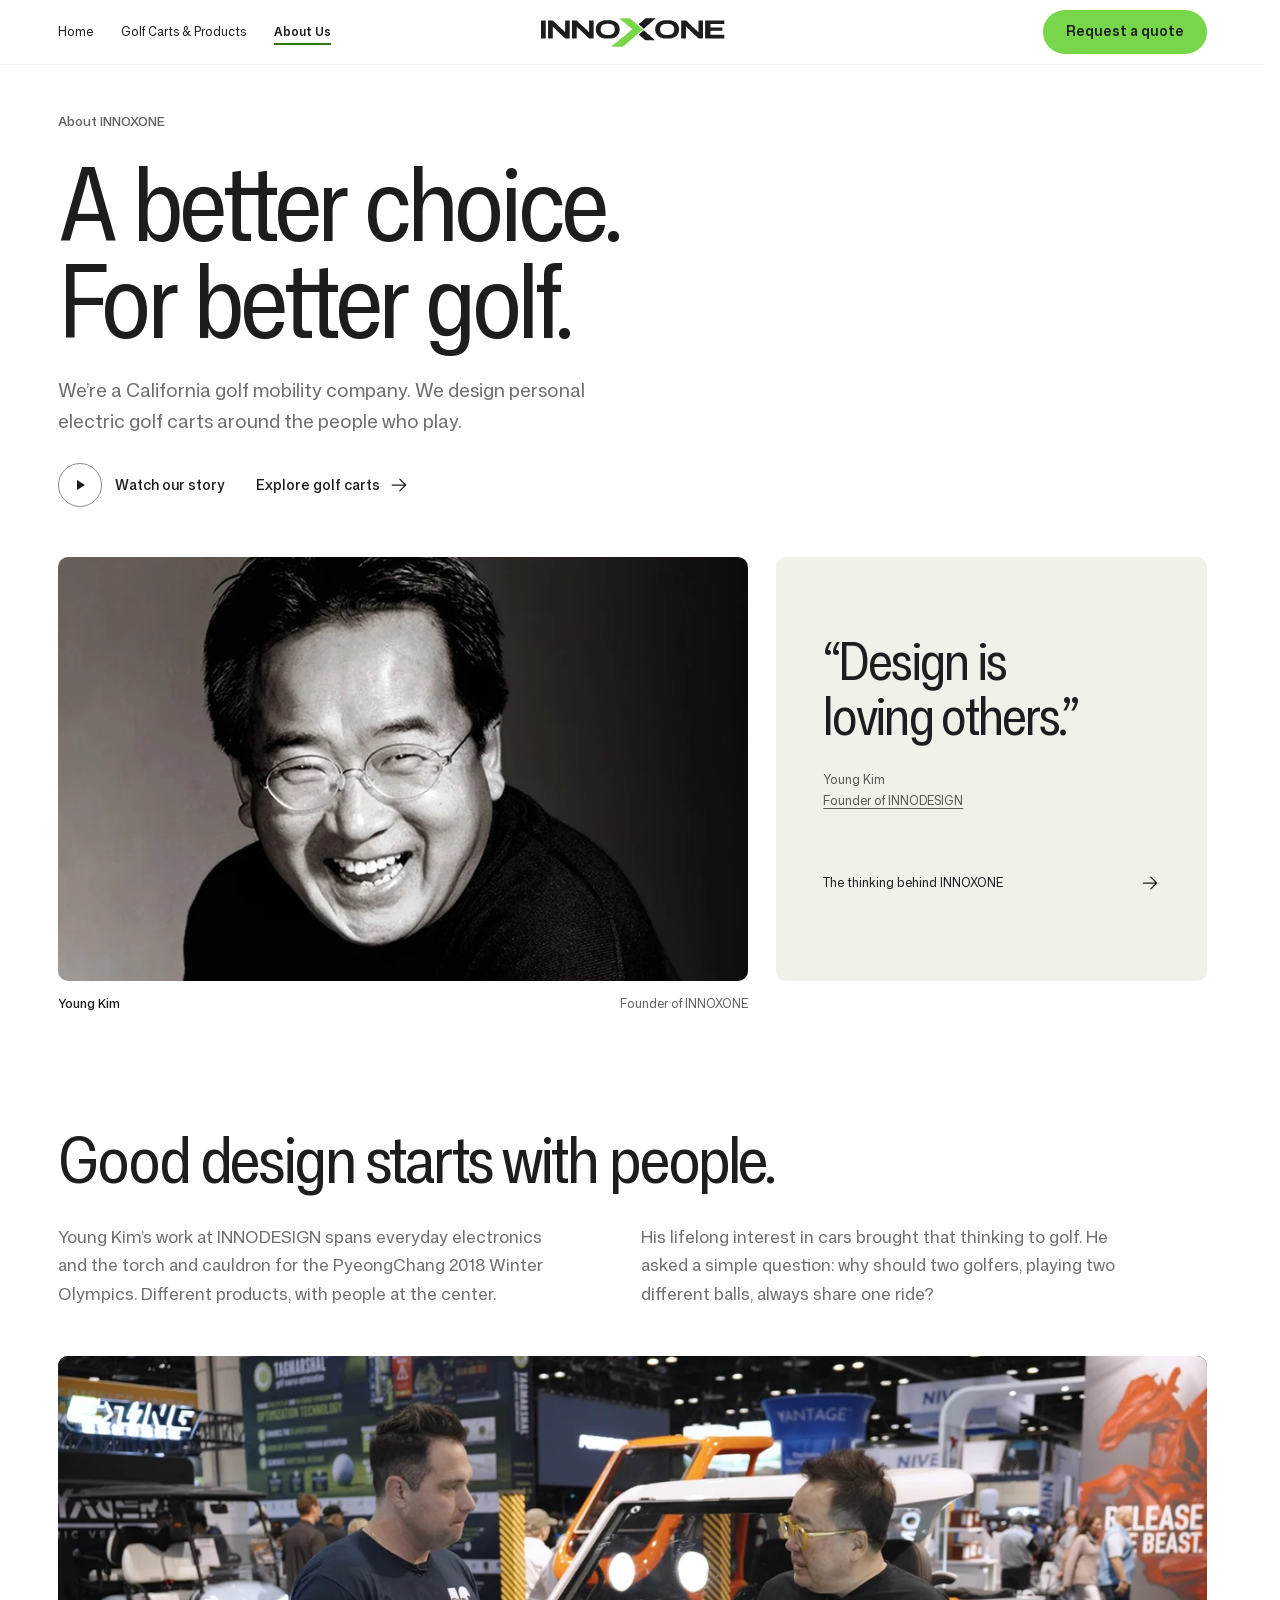
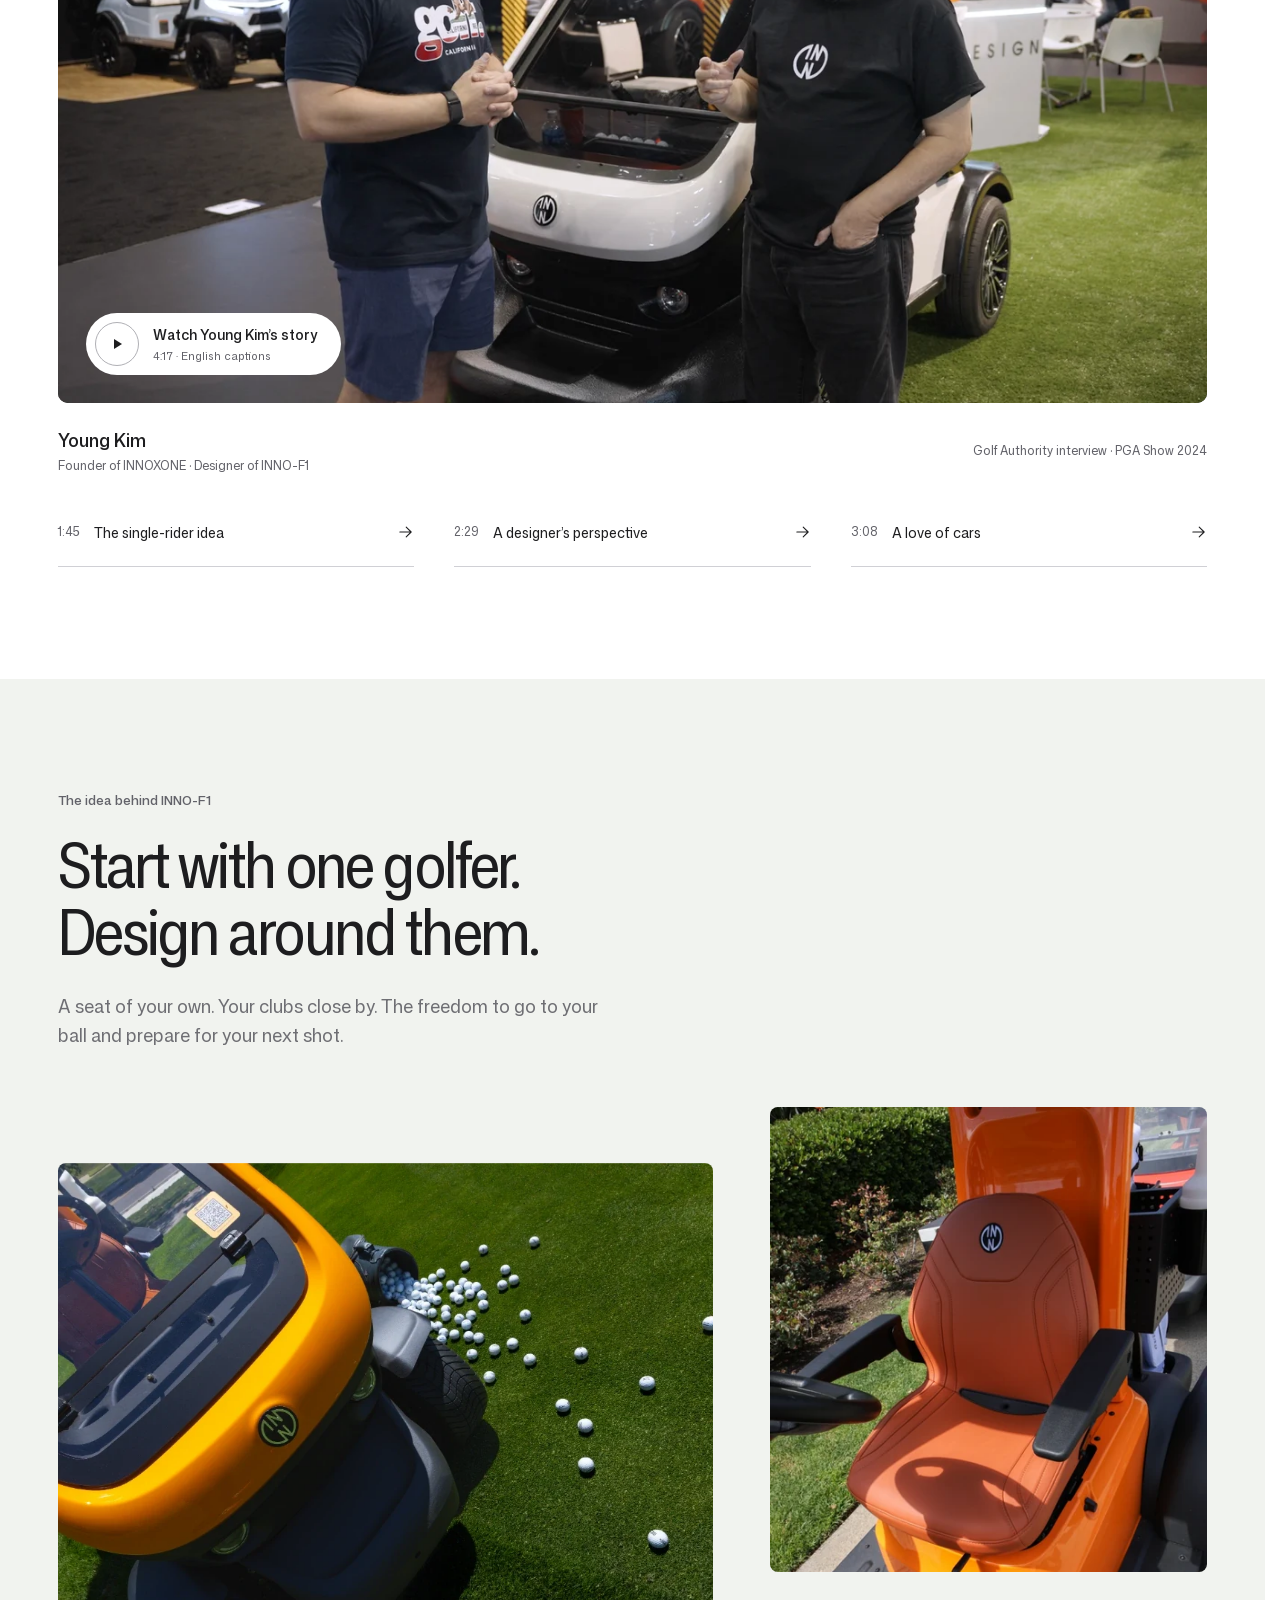
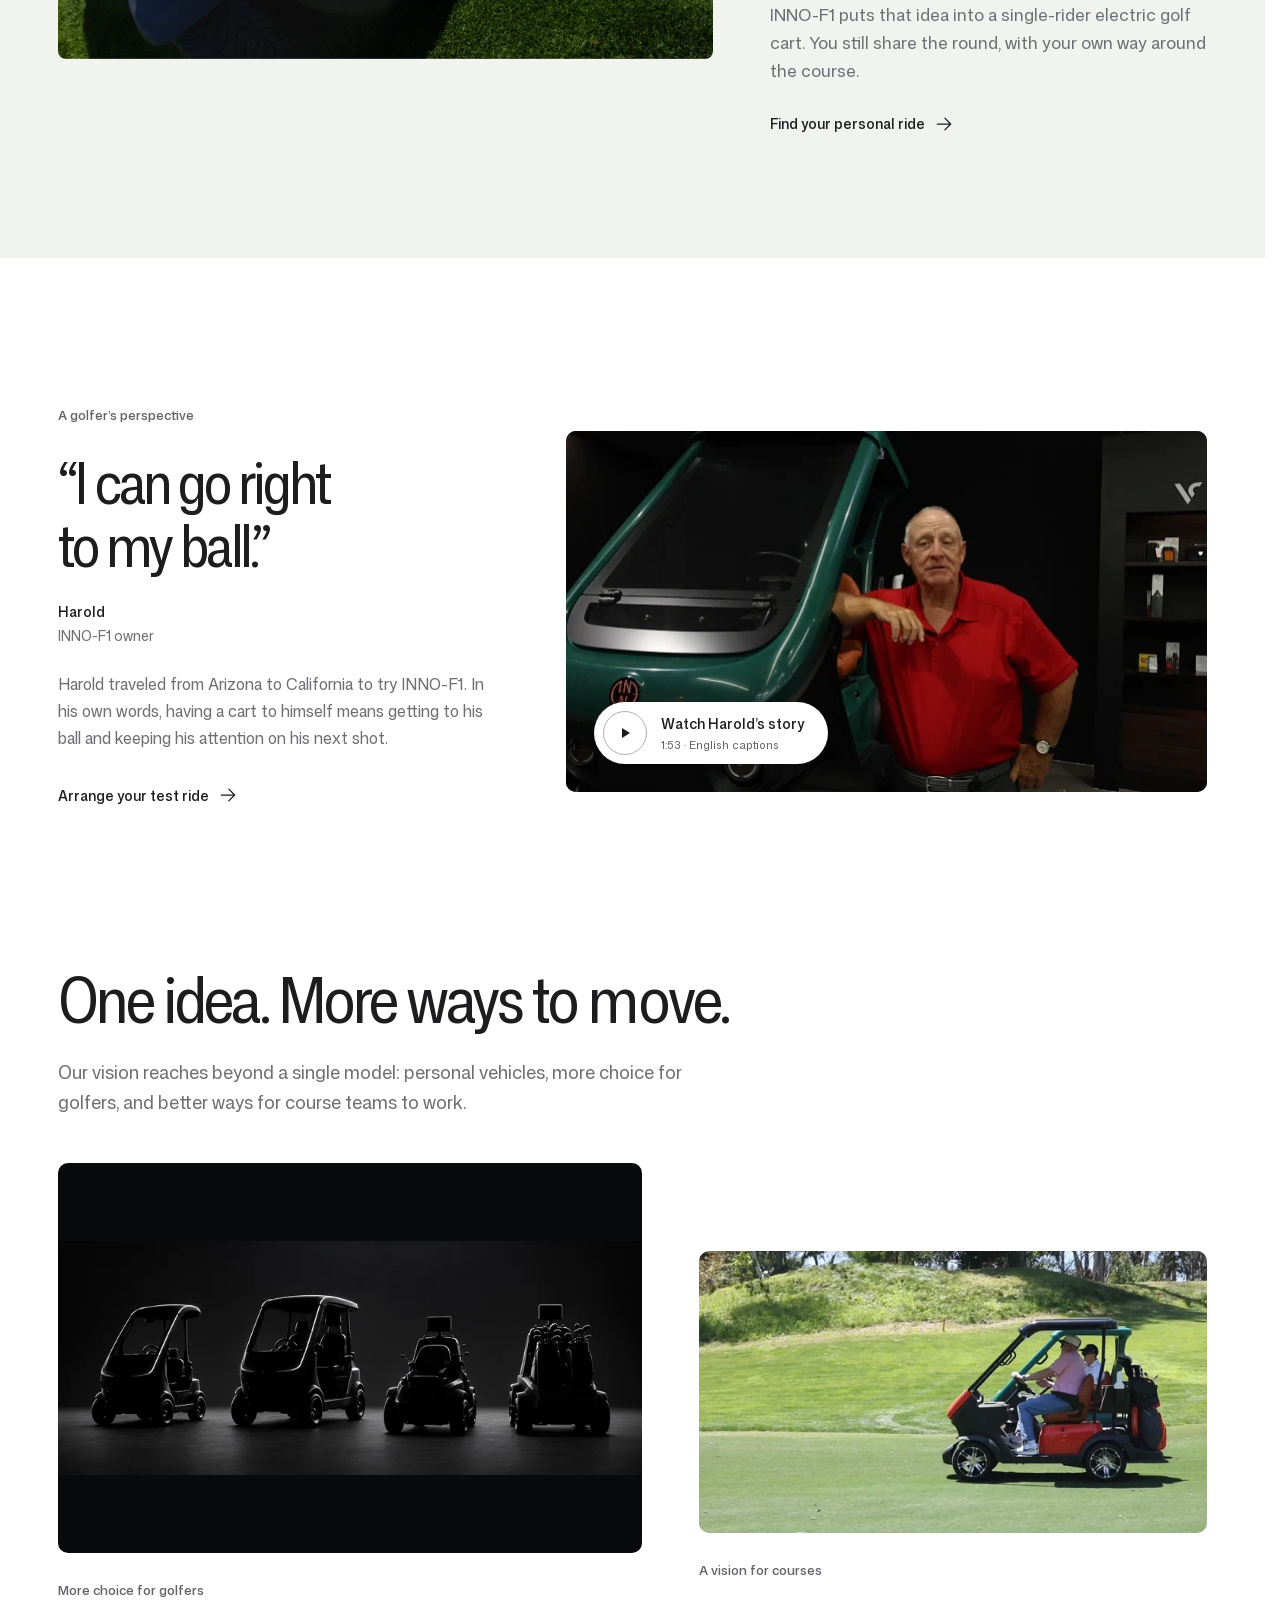
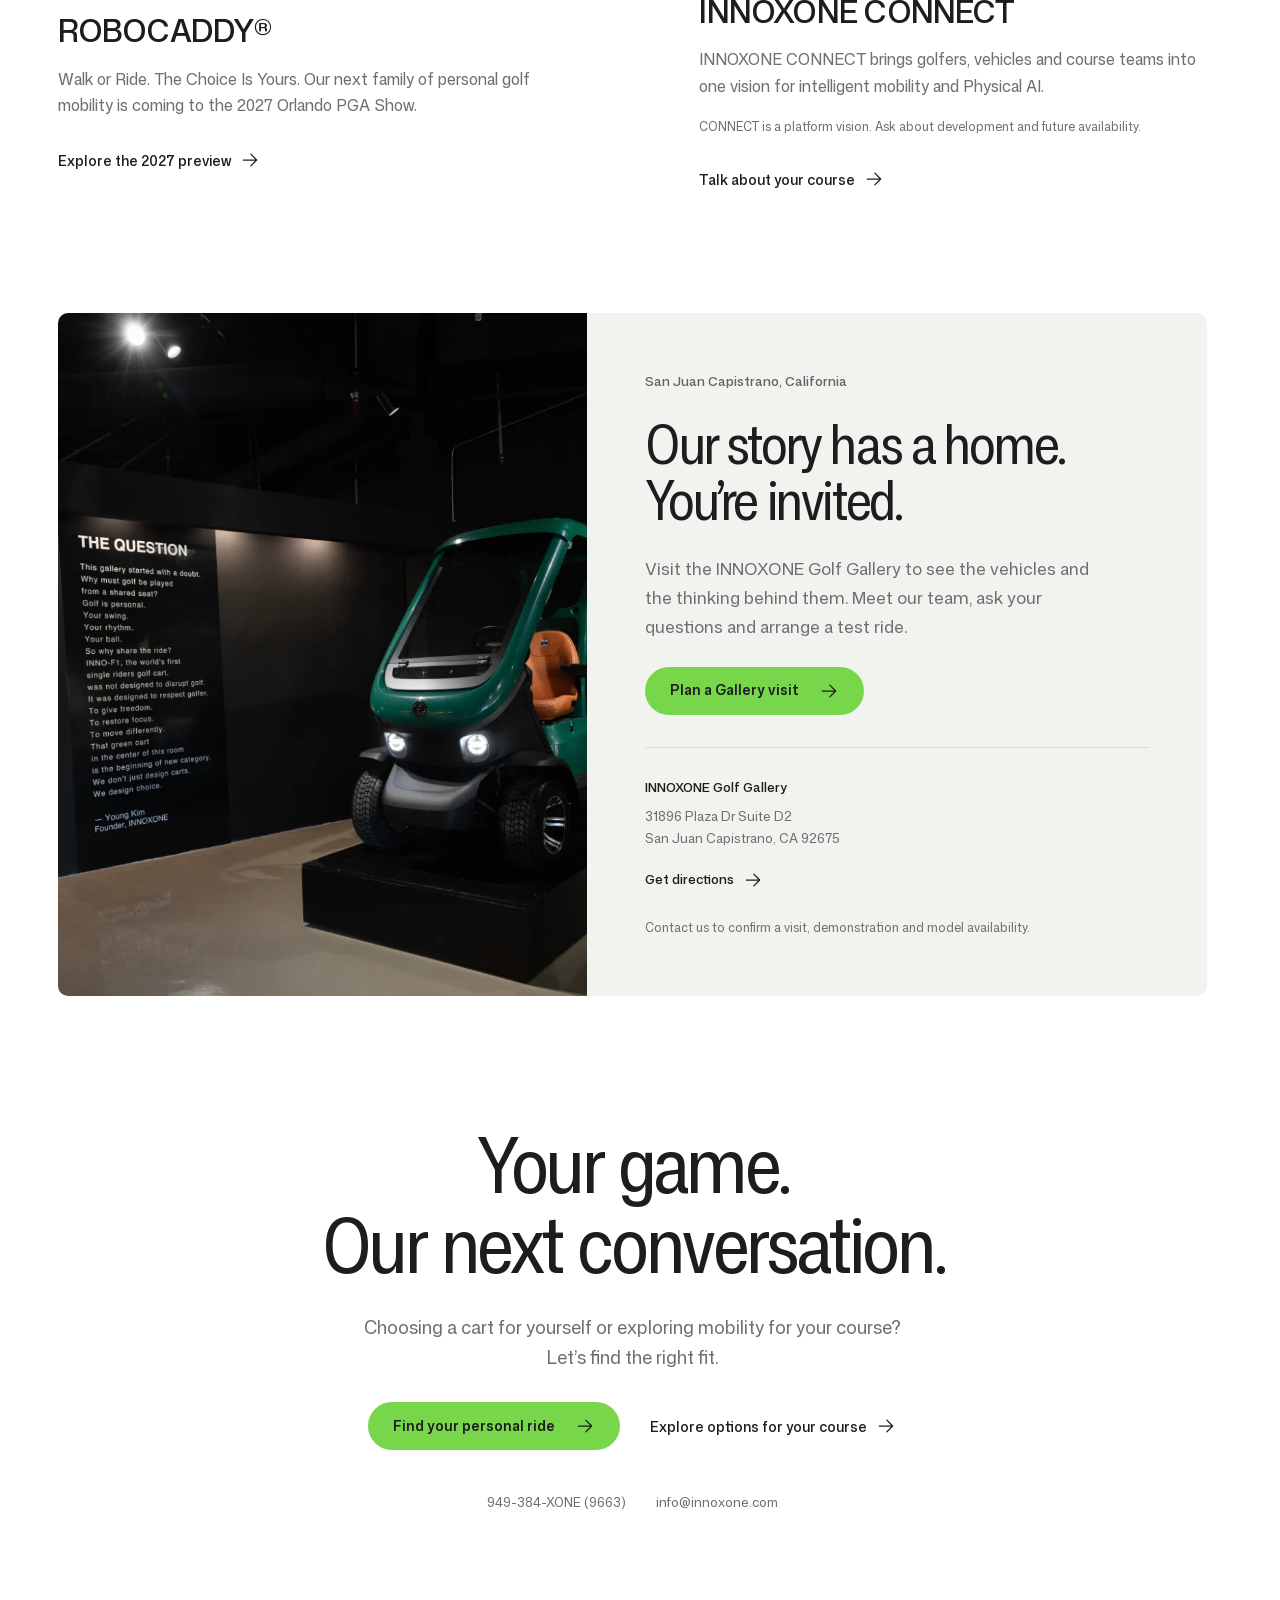
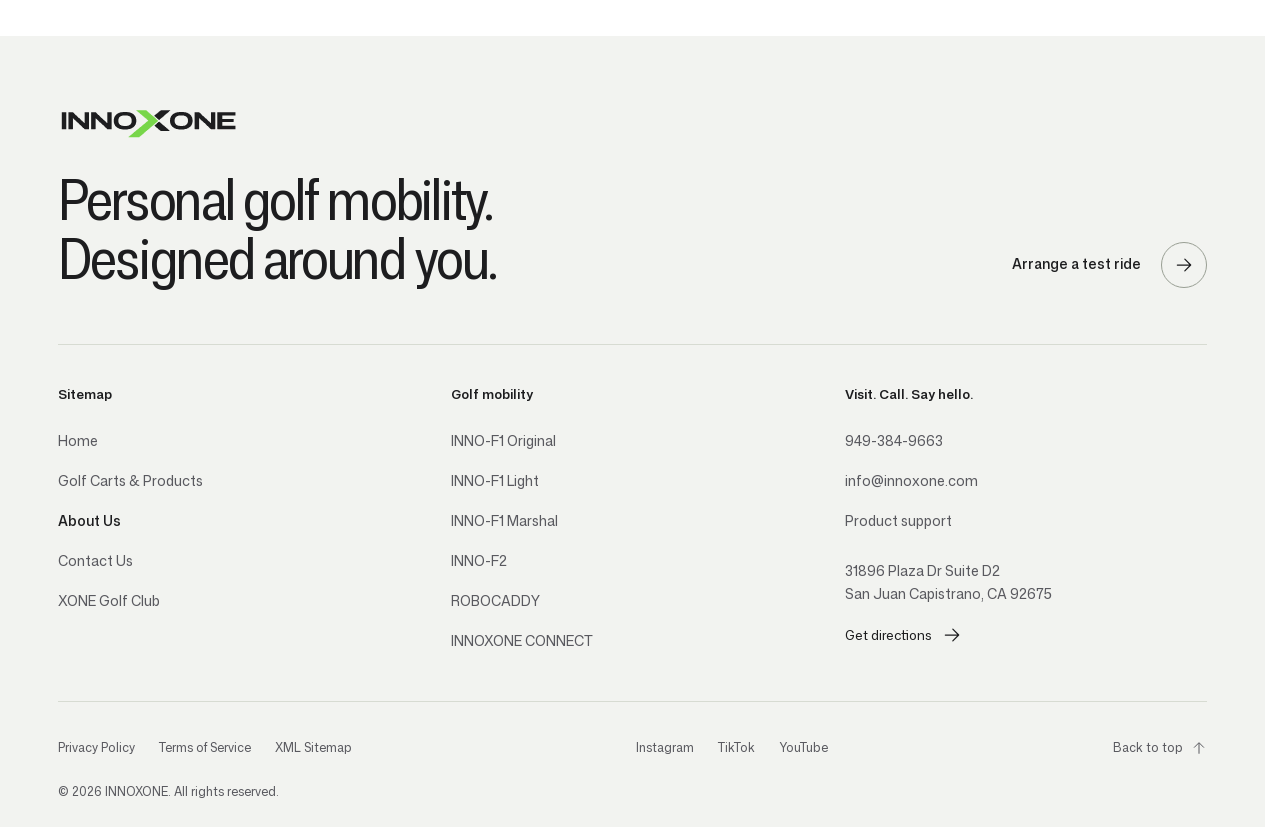
==== commit 0655b2a1: "Tell personal product stories in expanded collection dialogs" ====
--- a/about/index.html
+++ b/about/index.html
@@ -296,7 +296,7 @@
   .pill:hover,:is(.pill,.card-detail-link,.dialog-close,.film-play):active{transform:none}
   :is(.pill,.text-link,.footer-directions):hover>.arrow{transform:none}
 }
-</style><noscript><style>.menu-button{display:none}.site-header .nav-left{display:flex}.site-header .nav-left>a:not([aria-current]){display:none}.site-header .nav-left>a{font-size:11px}.site-header .wordmark{width:110px}.site-header .nav-right{display:none}.site-header .header-inner{grid-template-columns:1fr auto}</style></noscript><script type="application/ld+json">{"@context":"https://schema.org","@graph":[{"@type":"Organization","@id":"https://www.innoxone.com/#organization","name":"INNOXONE","url":"https://www.innoxone.com/","logo":"https://ausystems.github.io/innoxone/assets/innoxone-logo.svg","founder":{"@id":"https://ausystems.github.io/innoxone/about/#young-kim"},"telephone":"+19493849663","email":"info@innoxone.com","address":{"@type":"PostalAddress","streetAddress":"31896 Plaza Dr Suite D2","addressLocality":"San Juan Capistrano","addressRegion":"CA","postalCode":"92675","addressCountry":"US"},"sameAs":["https://www.instagram.com/innoxone.golf","https://www.tiktok.com/@innoxone","https://www.youtube.com/@innodesign6980"]},{"@type":"Person","@id":"https://ausystems.github.io/innoxone/about/#young-kim","name":"Young Kim","jobTitle":"Founder of INNOXONE","worksFor":{"@id":"https://www.innoxone.com/#organization"},"image":"https://ausystems.github.io/innoxone/assets/about-young-kim-1094.webp"},{"@type":"AboutPage","@id":"https://ausystems.github.io/innoxone/about/#webpage","url":"https://ausystems.github.io/innoxone/about/","name":"About INNOXONE | Young Kim & Personal Golf Mobility","description":"Meet the people and ideas behind INNOXONE. Discover Young Kim’s design story, hear from an INNO-F1 owner, and visit our Golf Gallery in California.","about":{"@id":"https://www.innoxone.com/#organization"},"mainEntity":{"@id":"https://www.innoxone.com/#organization"},"inLanguage":"en-US","primaryImageOfPage":{"@type":"ImageObject","url":"https://ausystems.github.io/innoxone/assets/about-young-kim-1094.webp","width":1094,"height":672}},{"@type":"BreadcrumbList","itemListElement":[{"@type":"ListItem","position":1,"name":"Home","item":"https://ausystems.github.io/innoxone/"},{"@type":"ListItem","position":2,"name":"About Us","item":"https://ausystems.github.io/innoxone/about/"}]}]}</script></head><body id="top" class="about-page"><a class="skip-link" href="#main">Skip to content</a><header class="site-header"><div class="wrap header-inner"><nav class="nav-left" aria-label="Main navigation"><a href="../">Home</a><a href="../golf-carts-products/">Golf Carts &amp; Products</a><a href="../about/" aria-current="page">About Us</a></nav><button class="menu-button" type="button" data-open="site-menu" aria-controls="site-menu" aria-expanded="false"><span class="menu-lines" aria-hidden="true"></span>Menu</button><a class="wordmark" href="../" aria-label="INNOXONE home"><svg viewBox="0 0 1000 168" aria-hidden="true"><path fill="currentColor" fill-rule="evenodd" d="M298 89 L298 118 L274 118 L267 110 L265 110 L251 95 L249 95 L235 80 L233 80 L219 65 L217 65 L217 64 L209 57 L209 117 L208 117 L208 118 L184 118 L184 24 L210 24 L224 39 L226 39 L240 54 L242 54 L242 55 L243 55 L257 70 L259 70 L272 84 L274 84 L274 24 L298 24 L298 89 Z M380 100 L394 97 L394 96 L398 95 L399 93 L401 93 L401 92 L404 90 L404 88 L406 87 L406 85 L407 85 L407 83 L408 83 L408 79 L409 79 L409 62 L408 62 L408 58 L407 58 L406 54 L405 54 L404 51 L403 51 L402 49 L400 49 L398 46 L396 46 L396 45 L394 45 L394 44 L391 44 L391 43 L387 43 L387 42 L381 42 L381 41 L364 41 L364 42 L358 42 L358 43 L354 43 L354 44 L351 44 L351 45 L347 46 L346 48 L344 48 L344 49 L340 52 L340 54 L338 55 L337 61 L336 61 L335 75 L336 75 L336 81 L337 81 L337 83 L338 83 L338 86 L340 87 L340 89 L341 89 L345 94 L347 94 L347 95 L349 95 L349 96 L351 96 L351 97 L354 97 L354 98 L357 98 L357 99 L363 99 L363 100 L380 100 Z M347 116 L340 115 L340 114 L338 114 L338 113 L336 113 L336 112 L330 110 L329 108 L327 108 L327 107 L317 98 L317 96 L316 96 L316 94 L315 94 L315 92 L314 92 L314 90 L313 90 L313 88 L312 88 L311 80 L310 80 L310 61 L311 61 L312 53 L313 53 L313 51 L314 51 L316 45 L318 44 L318 42 L319 42 L327 33 L329 33 L330 31 L332 31 L332 30 L334 30 L334 29 L336 29 L336 28 L338 28 L338 27 L341 27 L341 26 L344 26 L344 25 L347 25 L347 24 L352 24 L352 23 L359 23 L359 22 L386 22 L386 23 L393 23 L393 24 L397 24 L397 25 L401 25 L401 26 L404 26 L404 27 L406 27 L406 28 L409 28 L409 29 L413 30 L414 32 L416 32 L417 34 L419 34 L419 35 L426 41 L426 43 L428 44 L428 46 L430 47 L431 52 L432 52 L432 54 L433 54 L434 63 L435 63 L435 78 L434 78 L434 83 L433 83 L432 90 L431 90 L430 94 L428 95 L428 97 L426 98 L426 100 L425 100 L419 107 L417 107 L416 109 L414 109 L413 111 L411 111 L411 112 L409 112 L409 113 L407 113 L407 114 L398 116 L398 117 L387 118 L387 119 L358 119 L358 118 L351 118 L351 117 L347 117 L347 116 Z M784 65 L784 118 L760 118 L760 117 L759 117 L759 24 L785 24 L785 25 L786 25 L788 28 L790 28 L805 44 L807 44 L821 59 L823 59 L837 74 L839 74 L848 84 L850 84 L850 24 L874 24 L874 117 L873 117 L873 118 L850 118 L850 117 L849 117 L848 115 L846 115 L832 100 L830 100 L815 84 L813 84 L799 69 L797 69 L786 57 L784 57 L784 65 Z M137 75 L138 75 L146 84 L148 84 L148 24 L172 24 L172 118 L148 118 L148 117 L147 117 L142 111 L140 111 L126 96 L124 96 L110 81 L108 81 L93 65 L91 65 L84 57 L82 57 L82 58 L83 58 L83 117 L82 117 L82 118 L58 118 L58 24 L83 24 L83 25 L85 25 L99 40 L101 40 L115 55 L117 55 L117 56 L118 56 L132 71 L134 71 L137 75 Z M915 118 L886 118 L886 117 L885 117 L885 24 L986 24 L986 42 L913 42 L913 61 L976 61 L976 77 L975 77 L975 78 L913 78 L913 99 L986 99 L986 118 L915 118 Z M702 98 L707 97 L707 96 L709 96 L710 94 L712 94 L712 93 L718 88 L718 86 L719 86 L719 84 L720 84 L720 82 L721 82 L721 78 L722 78 L722 63 L721 63 L721 59 L720 59 L718 53 L717 53 L712 47 L710 47 L710 46 L708 46 L708 45 L706 45 L706 44 L703 44 L703 43 L700 43 L700 42 L693 42 L693 41 L670 42 L670 43 L667 43 L667 44 L664 44 L664 45 L658 47 L658 48 L652 53 L652 55 L651 55 L651 57 L650 57 L650 60 L649 60 L649 64 L648 64 L648 77 L649 77 L649 82 L650 82 L652 88 L653 88 L658 94 L660 94 L661 96 L664 96 L664 97 L670 98 L670 99 L676 99 L676 100 L694 100 L694 99 L700 99 L700 98 L702 98 Z M21 64 L21 24 L46 24 L46 118 L21 118 L21 64 Z M741 45 L742 48 L743 48 L743 50 L744 50 L744 52 L745 52 L746 59 L747 59 L747 65 L748 65 L748 76 L747 76 L747 82 L746 82 L745 89 L744 89 L744 91 L743 91 L741 97 L738 99 L738 101 L737 101 L733 106 L731 106 L729 109 L727 109 L727 110 L725 110 L724 112 L719 113 L719 114 L717 114 L717 115 L710 116 L710 117 L706 117 L706 118 L700 118 L700 119 L670 119 L670 118 L664 118 L664 117 L656 116 L656 115 L653 115 L653 114 L651 114 L651 113 L646 112 L645 110 L641 109 L638 105 L636 105 L636 104 L633 102 L633 100 L630 98 L630 96 L628 95 L628 93 L627 93 L627 91 L626 91 L626 89 L625 89 L624 82 L623 82 L622 67 L623 67 L623 59 L624 59 L624 55 L625 55 L625 53 L626 53 L626 50 L627 50 L628 46 L630 45 L630 43 L633 41 L633 39 L634 39 L636 36 L638 36 L640 33 L642 33 L643 31 L645 31 L645 30 L647 30 L647 29 L649 29 L649 28 L651 28 L651 27 L654 27 L654 26 L657 26 L657 25 L660 25 L660 24 L671 23 L671 22 L699 22 L699 23 L705 23 L705 24 L710 24 L710 25 L717 26 L717 27 L719 27 L719 28 L721 28 L721 29 L723 29 L723 30 L729 32 L732 36 L734 36 L734 37 L738 40 L738 42 L739 42 L741 45 Z M548 108 L546 108 L542 103 L540 103 L540 102 L536 99 L536 97 L539 96 L544 90 L546 90 L551 84 L553 84 L558 78 L560 78 L561 76 L563 76 L565 79 L567 79 L573 86 L575 86 L581 93 L583 93 L588 99 L590 99 L596 106 L598 106 L604 113 L606 113 L612 120 L614 120 L614 121 L615 121 L619 126 L621 126 L622 128 L570 128 L570 127 L569 127 L567 124 L565 124 L561 119 L559 119 L554 113 L552 113 L548 108 Z M583 12 L624 12 L624 14 L623 14 L621 17 L619 17 L614 23 L612 23 L607 29 L605 29 L600 35 L598 35 L598 36 L597 36 L592 42 L590 42 L585 48 L583 48 L578 54 L576 54 L571 60 L569 60 L563 67 L561 67 L561 66 L560 66 L556 61 L554 61 L548 54 L546 54 L540 47 L538 47 L538 46 L535 44 L535 42 L536 42 L537 40 L539 40 L543 35 L545 35 L549 30 L551 30 L554 26 L556 26 L560 21 L562 21 L562 20 L563 20 L566 16 L568 16 L571 12 L583 12 Z"/><path fill="var(--green)" fill-rule="evenodd" d="M436 162 L392 162 L392 160 L393 160 L394 158 L396 158 L400 153 L402 153 L406 148 L408 148 L411 144 L413 144 L417 139 L419 139 L423 134 L425 134 L429 129 L431 129 L435 124 L437 124 L440 120 L442 120 L442 119 L443 119 L446 115 L448 115 L452 110 L454 110 L457 106 L459 106 L459 105 L460 105 L463 101 L465 101 L469 96 L471 96 L474 92 L476 92 L480 87 L482 87 L482 86 L483 86 L486 82 L488 82 L492 77 L494 77 L497 73 L499 73 L499 72 L501 71 L501 69 L500 69 L497 65 L495 65 L490 59 L488 59 L484 54 L482 54 L478 49 L476 49 L471 43 L469 43 L465 38 L463 38 L459 33 L457 33 L457 32 L456 32 L452 27 L450 27 L446 22 L444 22 L440 17 L438 17 L438 16 L435 14 L435 12 L489 12 L489 13 L491 13 L495 18 L497 18 L503 25 L505 25 L511 32 L513 32 L519 39 L521 39 L526 45 L528 45 L534 52 L536 52 L542 59 L544 59 L550 66 L552 66 L557 72 L554 73 L549 79 L547 79 L542 85 L540 85 L535 91 L533 91 L527 98 L525 98 L520 104 L518 104 L513 110 L511 110 L506 116 L504 116 L499 122 L497 122 L492 128 L490 128 L484 135 L482 135 L477 141 L475 141 L470 147 L468 147 L463 153 L461 153 L461 154 L460 154 L456 159 L454 159 L452 162 L436 162 Z"/></svg></a><div class="nav-right"><a href="../contact/">Contact</a><a class="pill" href="../contact/" data-inquiry="general"><span class="cta-wide">Request a quote</span><span class="cta-short">Inquire</span></a></div></div></header><main id="main"><section class="about-hero wrap" aria-labelledby="about-title"><div class="about-hero-copy"><p class="story-label">About INNOXONE</p><h1 id="about-title" data-reveal-title><span>A better choice.</span> <span>For better golf.</span></h1><p>We’re a California golf mobility company. We design personal electric golf carts around the people who play.</p><div class="about-hero-actions"><a class="film-link" href="#founder-film-frame" data-play-film="founder-film" data-scroll="true" aria-controls="founder-film"><span class="play-circle" aria-hidden="true"></span>Watch our story</a><a class="text-link" href="../golf-carts-products/">Explore golf carts<svg class="arrow" viewBox="0 0 24 24" aria-hidden="true"><path d="M4 12h15M13 5l7 7-7 7"/></svg></a></div></div><div class="about-cover"><figure class="hero-portrait"><div class="portrait-frame media-reveal"><img src="../assets/about-young-kim-1094.webp" srcset="../assets/about-young-kim-480.webp 480w, ../assets/about-young-kim-800.webp 800w, ../assets/about-young-kim-1094.webp 1094w" sizes="(max-width:767px) 90vw, 60vw" width="1094" height="672" alt="Young Kim, founder of INNOXONE, smiling in a black-and-white portrait." fetchpriority="high" decoding="async"></div><figcaption><strong>Young Kim</strong><span>Founder of INNOXONE</span></figcaption></figure><figure class="founder-quote"><blockquote>“Design is loving others.”</blockquote><figcaption>Young Kim<br><a href="https://innodesignproducts.com/about/">Founder of INNODESIGN</a></figcaption><a class="quote-story-link" href="#founder">The thinking behind INNOXONE<svg class="arrow" viewBox="0 0 24 24" aria-hidden="true"><path d="M4 12h15M13 5l7 7-7 7"/></svg></a></figure></div></section><section class="founder-section wrap" id="founder" aria-labelledby="founder-title"><div class="founder-intro"><h2 id="founder-title" data-reveal-title>Good design starts with people.</h2><div class="founder-bio"><p>Young Kim’s work at INNODESIGN spans everyday electronics and the torch and cauldron for the PyeongChang 2018 Winter Olympics. Different products, with people at the center.</p><p>His lifelong interest in cars brought that thinking to golf. He asked a simple question: why should two golfers, playing two different balls, always share one ride?</p></div></div><div class="founder-cinema"><div class="film" id="founder-film-frame"><video class="story-film" id="founder-film" controls playsinline preload="none" loading="lazy" poster="../assets/young-kim-640.webp" tabindex="0" aria-label="Watch Young Kim’s story"><source src="../assets/young-kim-story.mp4" type="video/mp4"><track kind="captions" srclang="en" label="English" src="../assets/young-kim-story.vtt" default>Your browser does not support embedded video. <a href="../assets/young-kim-story.mp4">Open the film</a>.</video><img class="film-cover" src="../assets/young-kim-1920.webp" srcset="../assets/young-kim-640.webp 640w, ../assets/young-kim-800.webp 800w, ../assets/young-kim-1280.webp 1280w, ../assets/young-kim-1600.webp 1600w, ../assets/young-kim-1920.webp 1920w" sizes="(max-width:900px) 90vw, 90vw" width="1920" height="1080" alt="Young Kim speaking into a microphone beside a golf cart at the 2024 PGA Show." loading="lazy" decoding="async"><button class="film-play" type="button" data-play-film="founder-film" aria-controls="founder-film"><span class="play-circle" aria-hidden="true"></span><span>Watch Young Kim’s story<small>4:17 · English captions</small></span></button></div><p class="film-status" id="founder-film-status" role="status" hidden>The film couldn’t load. <a href="../assets/young-kim-story.mp4">Open the film directly</a>.</p><div class="film-caption"><p><strong>Young Kim</strong><span>Founder of INNOXONE · Designer of INNO-F1</span></p><p>Golf Authority interview · PGA Show 2024</p></div></div><div class="film-chapters" role="group" aria-label="Young Kim interview chapters"><button type="button" data-play-film="founder-film" data-time="105.3" data-scroll="true" aria-controls="founder-film"><span class="chapter-time">1:45</span><span class="chapter-name">The single-rider idea</span><svg class="arrow" viewBox="0 0 24 24" aria-hidden="true"><path d="M4 12h15M13 5l7 7-7 7"/></svg></button><button type="button" data-play-film="founder-film" data-time="149.4" data-scroll="true" aria-controls="founder-film"><span class="chapter-time">2:29</span><span class="chapter-name">A designer’s perspective</span><svg class="arrow" viewBox="0 0 24 24" aria-hidden="true"><path d="M4 12h15M13 5l7 7-7 7"/></svg></button><button type="button" data-play-film="founder-film" data-time="188" data-scroll="true" aria-controls="founder-film"><span class="chapter-time">3:08</span><span class="chapter-name">A love of cars</span><svg class="arrow" viewBox="0 0 24 24" aria-hidden="true"><path d="M4 12h15M13 5l7 7-7 7"/></svg></button></div></section><section class="purpose-section" aria-labelledby="purpose-title"><div class="wrap"><div class="purpose-heading"><p class="story-label">The idea behind INNO-F1</p><h2 id="purpose-title" data-reveal-title><span>Start with one golfer.</span> <span>Design around them.</span></h2><p>A seat of your own. Your clubs close by. The freedom to go to your ball and prepare for your next shot.</p></div><div class="design-photos"><figure class="design-overhead media-reveal"><img src="../assets/about-overhead-1000.webp" srcset="../assets/about-overhead-480.webp 480w, ../assets/about-overhead-1000.webp 1000w" sizes="(max-width:767px) 90vw, 58vw" width="1000" height="667" alt="Overhead view of an orange INNO-F1 golf cart beside golf balls on the grass." loading="lazy" decoding="async"></figure><div class="design-aside"><figure class="design-seat media-reveal"><img src="../assets/seat-1000.webp" srcset="../assets/seat-480.webp 480w, ../assets/seat-1000.webp 1000w" sizes="(max-width:767px) 43vw, 30vw" width="1000" height="1227" alt="An orange single seat with armrests inside an INNO-F1 golf cart." loading="lazy" decoding="async"></figure><div class="purpose-close"><p>INNO-F1 puts that idea into a single-rider electric golf cart. You still share the round, with your own way around the course.</p><a class="text-link" href="../golf-carts-products/">Find your personal ride<svg class="arrow" viewBox="0 0 24 24" aria-hidden="true"><path d="M4 12h15M13 5l7 7-7 7"/></svg></a></div></div></div></div></section><section class="owner-section wrap" aria-labelledby="owner-title"><div class="owner-grid"><div class="owner-copy"><p class="story-label">A golfer’s perspective</p><h2 class="sr-only" id="owner-title">Harold’s INNO-F1 experience</h2><blockquote>“I can go right to my ball.”</blockquote><p class="owner-attribution">Harold<span>INNO-F1 owner</span></p><p>Harold traveled from Arizona to California to try INNO-F1. In his own words, having a cart to himself means getting to his ball and keeping his attention on his next shot.</p><a class="text-link" href="../contact/?interest=test-ride" data-inquiry="test-ride">Arrange your test ride<svg class="arrow" viewBox="0 0 24 24" aria-hidden="true"><path d="M4 12h15M13 5l7 7-7 7"/></svg></a></div><div class="owner-media"><div class="film" id="owner-film-frame"><video class="story-film" id="owner-film" controls playsinline preload="none" loading="lazy" poster="../assets/about-harold-640.webp" tabindex="0" aria-label="Watch Harold’s story"><source src="../assets/harold-story.mp4" type="video/mp4"><track kind="captions" srclang="en" label="English" src="../assets/harold-story.vtt" default>Your browser does not support embedded video. <a href="../assets/harold-story.mp4">Open the film</a>.</video><img class="film-cover" src="../assets/harold-poster.webp" srcset="../assets/about-harold-640.webp 640w, ../assets/harold-poster.webp 1280w" sizes="(max-width:900px) 90vw, 48vw" width="1280" height="720" alt="Harold beside his green INNO-F1, sharing his experience as an owner." loading="lazy" decoding="async"><button class="film-play" type="button" data-play-film="owner-film" aria-controls="owner-film"><span class="play-circle" aria-hidden="true"></span><span>Watch Harold’s story<small>1:53 · English captions</small></span></button></div><p class="film-status" id="owner-film-status" role="status" hidden>The film couldn’t load. <a href="../assets/harold-story.mp4">Open the film directly</a>.</p></div></div></section><section class="future-section" aria-labelledby="future-title"><div class="wrap future-intro"><h2 id="future-title" data-reveal-title><span>One idea.</span> <span>More ways to move.</span></h2><p>Our vision reaches beyond a single model: personal vehicles, more choice for golfers, and better ways for course teams to work.</p></div><div class="wrap future-paths"><article><figure class="future-preview future-preview-robo media-reveal"><img src="../assets/robocaddy-teaser-1280.webp" srcset="../assets/robocaddy-teaser-768.webp 768w, ../assets/robocaddy-teaser-1280.webp 1280w" sizes="(max-width:767px) 90vw, 48vw" width="1280" height="512" alt="The upcoming ROBOCADDY family shown in silhouette." loading="lazy" decoding="async"></figure><p class="path-label">More choice for golfers</p><h3>ROBOCADDY®</h3><p>Walk or Ride. The Choice Is Yours. Our next family of personal golf mobility is coming to the 2027 Orlando PGA Show.</p><a class="text-link" href="../golf-carts-products/#product-robocaddy">Explore the 2027 preview<svg class="arrow" viewBox="0 0 24 24" aria-hidden="true"><path d="M4 12h15M13 5l7 7-7 7"/></svg></a></article><article><figure class="future-preview media-reveal"><img src="../assets/connect-golfer-1000.webp" srcset="../assets/connect-golfer-640.webp 640w, ../assets/connect-golfer-1000.webp 1000w, ../assets/connect-golfer-1600.webp 1600w" sizes="(max-width:767px) 90vw, 40vw" width="1600" height="900" alt="Golfers moving independently in INNO-F1 carts across a green fairway." loading="lazy" decoding="async"></figure><p class="path-label">A vision for courses</p><h3>INNOXONE CONNECT</h3><p>INNOXONE CONNECT brings golfers, vehicles and course teams into one vision for intelligent mobility and Physical AI.</p><p class="future-note">CONNECT is a platform vision. Ask about development and future availability.</p><a class="text-link" href="../contact/?interest=connect-igo" data-inquiry="connect-igo">Talk about your course<svg class="arrow" viewBox="0 0 24 24" aria-hidden="true"><path d="M4 12h15M13 5l7 7-7 7"/></svg></a></article></div></section><section class="gallery-section wrap" id="visit" aria-labelledby="gallery-title"><div class="gallery-grid"><figure class="gallery-portrait media-reveal"><img src="../assets/about-gallery-question-884.webp" srcset="../assets/about-gallery-question-440.webp 440w, ../assets/about-gallery-question-884.webp 884w" sizes="(max-width:767px) 90vw, 42vw" width="884" height="1000" alt="A green INNO-F1 displayed beside Young Kim’s design statement at the INNOXONE Golf Gallery." loading="lazy" decoding="async"></figure><div class="gallery-copy"><p class="story-label">San Juan Capistrano, California</p><h2 id="gallery-title" data-reveal-title><span>Our story has a home.</span> <span>You’re invited.</span></h2><p>Visit the INNOXONE Golf Gallery to see the vehicles and the thinking behind them. Meet our team, ask your questions and arrange a test ride.</p><a class="pill" href="../contact/?interest=gallery-visit" data-inquiry="gallery-visit">Plan a Gallery visit<svg class="arrow" viewBox="0 0 24 24" aria-hidden="true"><path d="M4 12h15M13 5l7 7-7 7"/></svg></a><div class="gallery-address"><strong>INNOXONE Golf Gallery</strong><address>31896 Plaza Dr Suite D2<br>San Juan Capistrano, CA 92675</address><a class="text-link" href="https://maps.app.goo.gl/sYTsCQduQt7NKxdF8">Get directions<svg class="arrow" viewBox="0 0 24 24" aria-hidden="true"><path d="M4 12h15M13 5l7 7-7 7"/></svg></a></div><p class="visit-note">Contact us to confirm a visit, demonstration and model availability.</p></div></div></section><section class="conversation-section wrap" aria-labelledby="conversation-title"><h2 id="conversation-title">Your game.<br>Our next conversation.</h2><p>Choosing a cart for yourself or exploring mobility for your course? Let’s find the right fit.</p><div class="conversation-actions"><a class="pill" href="../contact/?interest=personal-ride-experience" data-inquiry="personal-ride-experience">Find your personal ride<svg class="arrow" viewBox="0 0 24 24" aria-hidden="true"><path d="M4 12h15M13 5l7 7-7 7"/></svg></a><a class="text-link" href="../contact/?interest=course-demonstration" data-inquiry="course-demonstration">Explore options for your course<svg class="arrow" viewBox="0 0 24 24" aria-hidden="true"><path d="M4 12h15M13 5l7 7-7 7"/></svg></a></div><div class="conversation-contact"><a href="tel:+19493849663" data-inquiry="general">949-384-XONE (9663)</a><a href="mailto:info@innoxone.com" data-inquiry="general">info@innoxone.com</a></div></section></main><footer class="global-footer site-footer" id="site-footer"><div class="wrap">
+</style><noscript><style>.menu-button{display:none}.site-header .nav-left{display:flex}.site-header .nav-left>a:not([aria-current]){display:none}.site-header .nav-left>a{font-size:11px}.site-header .wordmark{width:110px}.site-header .nav-right{display:none}.site-header .header-inner{grid-template-columns:1fr auto}</style></noscript><script type="application/ld+json">{"@context":"https://schema.org","@graph":[{"@type":"Organization","@id":"https://www.innoxone.com/#organization","name":"INNOXONE","url":"https://www.innoxone.com/","logo":"https://ausystems.github.io/innoxone/assets/innoxone-logo.svg","founder":{"@id":"https://ausystems.github.io/innoxone/about/#young-kim"},"telephone":"+19493849663","email":"info@innoxone.com","address":{"@type":"PostalAddress","streetAddress":"31896 Plaza Dr Suite D2","addressLocality":"San Juan Capistrano","addressRegion":"CA","postalCode":"92675","addressCountry":"US"},"sameAs":["https://www.instagram.com/innoxone.golf","https://www.tiktok.com/@innoxone","https://www.youtube.com/@innodesign6980"]},{"@type":"Person","@id":"https://ausystems.github.io/innoxone/about/#young-kim","name":"Young Kim","jobTitle":"Founder of INNOXONE","worksFor":{"@id":"https://www.innoxone.com/#organization"},"image":"https://ausystems.github.io/innoxone/assets/about-young-kim-1094.webp"},{"@type":"AboutPage","@id":"https://ausystems.github.io/innoxone/about/#webpage","url":"https://ausystems.github.io/innoxone/about/","name":"About INNOXONE | Young Kim & Personal Golf Mobility","description":"Meet the people and ideas behind INNOXONE. Discover Young Kim’s design story, hear from an INNO-F1 owner, and visit our Golf Gallery in California.","about":{"@id":"https://www.innoxone.com/#organization"},"mainEntity":{"@id":"https://www.innoxone.com/#organization"},"inLanguage":"en-US","primaryImageOfPage":{"@type":"ImageObject","url":"https://ausystems.github.io/innoxone/assets/about-young-kim-1094.webp","width":1094,"height":672}},{"@type":"BreadcrumbList","itemListElement":[{"@type":"ListItem","position":1,"name":"Home","item":"https://ausystems.github.io/innoxone/"},{"@type":"ListItem","position":2,"name":"About Us","item":"https://ausystems.github.io/innoxone/about/"}]}]}</script></head><body id="top" class="about-page"><a class="skip-link" href="#main">Skip to content</a><header class="site-header"><div class="wrap header-inner"><nav class="nav-left" aria-label="Main navigation"><a href="../">Home</a><a href="../golf-carts-products/">Golf Carts &amp; Products</a><a href="../about/" aria-current="page">About Us</a></nav><button class="menu-button" type="button" data-open="site-menu" aria-controls="site-menu" aria-expanded="false"><span class="menu-lines" aria-hidden="true"></span>Menu</button><a class="wordmark" href="../" aria-label="INNOXONE home"><svg viewBox="0 0 1000 168" aria-hidden="true"><path fill="currentColor" fill-rule="evenodd" d="M298 89 L298 118 L274 118 L267 110 L265 110 L251 95 L249 95 L235 80 L233 80 L219 65 L217 65 L217 64 L209 57 L209 117 L208 117 L208 118 L184 118 L184 24 L210 24 L224 39 L226 39 L240 54 L242 54 L242 55 L243 55 L257 70 L259 70 L272 84 L274 84 L274 24 L298 24 L298 89 Z M380 100 L394 97 L394 96 L398 95 L399 93 L401 93 L401 92 L404 90 L404 88 L406 87 L406 85 L407 85 L407 83 L408 83 L408 79 L409 79 L409 62 L408 62 L408 58 L407 58 L406 54 L405 54 L404 51 L403 51 L402 49 L400 49 L398 46 L396 46 L396 45 L394 45 L394 44 L391 44 L391 43 L387 43 L387 42 L381 42 L381 41 L364 41 L364 42 L358 42 L358 43 L354 43 L354 44 L351 44 L351 45 L347 46 L346 48 L344 48 L344 49 L340 52 L340 54 L338 55 L337 61 L336 61 L335 75 L336 75 L336 81 L337 81 L337 83 L338 83 L338 86 L340 87 L340 89 L341 89 L345 94 L347 94 L347 95 L349 95 L349 96 L351 96 L351 97 L354 97 L354 98 L357 98 L357 99 L363 99 L363 100 L380 100 Z M347 116 L340 115 L340 114 L338 114 L338 113 L336 113 L336 112 L330 110 L329 108 L327 108 L327 107 L317 98 L317 96 L316 96 L316 94 L315 94 L315 92 L314 92 L314 90 L313 90 L313 88 L312 88 L311 80 L310 80 L310 61 L311 61 L312 53 L313 53 L313 51 L314 51 L316 45 L318 44 L318 42 L319 42 L327 33 L329 33 L330 31 L332 31 L332 30 L334 30 L334 29 L336 29 L336 28 L338 28 L338 27 L341 27 L341 26 L344 26 L344 25 L347 25 L347 24 L352 24 L352 23 L359 23 L359 22 L386 22 L386 23 L393 23 L393 24 L397 24 L397 25 L401 25 L401 26 L404 26 L404 27 L406 27 L406 28 L409 28 L409 29 L413 30 L414 32 L416 32 L417 34 L419 34 L419 35 L426 41 L426 43 L428 44 L428 46 L430 47 L431 52 L432 52 L432 54 L433 54 L434 63 L435 63 L435 78 L434 78 L434 83 L433 83 L432 90 L431 90 L430 94 L428 95 L428 97 L426 98 L426 100 L425 100 L419 107 L417 107 L416 109 L414 109 L413 111 L411 111 L411 112 L409 112 L409 113 L407 113 L407 114 L398 116 L398 117 L387 118 L387 119 L358 119 L358 118 L351 118 L351 117 L347 117 L347 116 Z M784 65 L784 118 L760 118 L760 117 L759 117 L759 24 L785 24 L785 25 L786 25 L788 28 L790 28 L805 44 L807 44 L821 59 L823 59 L837 74 L839 74 L848 84 L850 84 L850 24 L874 24 L874 117 L873 117 L873 118 L850 118 L850 117 L849 117 L848 115 L846 115 L832 100 L830 100 L815 84 L813 84 L799 69 L797 69 L786 57 L784 57 L784 65 Z M137 75 L138 75 L146 84 L148 84 L148 24 L172 24 L172 118 L148 118 L148 117 L147 117 L142 111 L140 111 L126 96 L124 96 L110 81 L108 81 L93 65 L91 65 L84 57 L82 57 L82 58 L83 58 L83 117 L82 117 L82 118 L58 118 L58 24 L83 24 L83 25 L85 25 L99 40 L101 40 L115 55 L117 55 L117 56 L118 56 L132 71 L134 71 L137 75 Z M915 118 L886 118 L886 117 L885 117 L885 24 L986 24 L986 42 L913 42 L913 61 L976 61 L976 77 L975 77 L975 78 L913 78 L913 99 L986 99 L986 118 L915 118 Z M702 98 L707 97 L707 96 L709 96 L710 94 L712 94 L712 93 L718 88 L718 86 L719 86 L719 84 L720 84 L720 82 L721 82 L721 78 L722 78 L722 63 L721 63 L721 59 L720 59 L718 53 L717 53 L712 47 L710 47 L710 46 L708 46 L708 45 L706 45 L706 44 L703 44 L703 43 L700 43 L700 42 L693 42 L693 41 L670 42 L670 43 L667 43 L667 44 L664 44 L664 45 L658 47 L658 48 L652 53 L652 55 L651 55 L651 57 L650 57 L650 60 L649 60 L649 64 L648 64 L648 77 L649 77 L649 82 L650 82 L652 88 L653 88 L658 94 L660 94 L661 96 L664 96 L664 97 L670 98 L670 99 L676 99 L676 100 L694 100 L694 99 L700 99 L700 98 L702 98 Z M21 64 L21 24 L46 24 L46 118 L21 118 L21 64 Z M741 45 L742 48 L743 48 L743 50 L744 50 L744 52 L745 52 L746 59 L747 59 L747 65 L748 65 L748 76 L747 76 L747 82 L746 82 L745 89 L744 89 L744 91 L743 91 L741 97 L738 99 L738 101 L737 101 L733 106 L731 106 L729 109 L727 109 L727 110 L725 110 L724 112 L719 113 L719 114 L717 114 L717 115 L710 116 L710 117 L706 117 L706 118 L700 118 L700 119 L670 119 L670 118 L664 118 L664 117 L656 116 L656 115 L653 115 L653 114 L651 114 L651 113 L646 112 L645 110 L641 109 L638 105 L636 105 L636 104 L633 102 L633 100 L630 98 L630 96 L628 95 L628 93 L627 93 L627 91 L626 91 L626 89 L625 89 L624 82 L623 82 L622 67 L623 67 L623 59 L624 59 L624 55 L625 55 L625 53 L626 53 L626 50 L627 50 L628 46 L630 45 L630 43 L633 41 L633 39 L634 39 L636 36 L638 36 L640 33 L642 33 L643 31 L645 31 L645 30 L647 30 L647 29 L649 29 L649 28 L651 28 L651 27 L654 27 L654 26 L657 26 L657 25 L660 25 L660 24 L671 23 L671 22 L699 22 L699 23 L705 23 L705 24 L710 24 L710 25 L717 26 L717 27 L719 27 L719 28 L721 28 L721 29 L723 29 L723 30 L729 32 L732 36 L734 36 L734 37 L738 40 L738 42 L739 42 L741 45 Z M548 108 L546 108 L542 103 L540 103 L540 102 L536 99 L536 97 L539 96 L544 90 L546 90 L551 84 L553 84 L558 78 L560 78 L561 76 L563 76 L565 79 L567 79 L573 86 L575 86 L581 93 L583 93 L588 99 L590 99 L596 106 L598 106 L604 113 L606 113 L612 120 L614 120 L614 121 L615 121 L619 126 L621 126 L622 128 L570 128 L570 127 L569 127 L567 124 L565 124 L561 119 L559 119 L554 113 L552 113 L548 108 Z M583 12 L624 12 L624 14 L623 14 L621 17 L619 17 L614 23 L612 23 L607 29 L605 29 L600 35 L598 35 L598 36 L597 36 L592 42 L590 42 L585 48 L583 48 L578 54 L576 54 L571 60 L569 60 L563 67 L561 67 L561 66 L560 66 L556 61 L554 61 L548 54 L546 54 L540 47 L538 47 L538 46 L535 44 L535 42 L536 42 L537 40 L539 40 L543 35 L545 35 L549 30 L551 30 L554 26 L556 26 L560 21 L562 21 L562 20 L563 20 L566 16 L568 16 L571 12 L583 12 Z"/><path fill="var(--green)" fill-rule="evenodd" d="M436 162 L392 162 L392 160 L393 160 L394 158 L396 158 L400 153 L402 153 L406 148 L408 148 L411 144 L413 144 L417 139 L419 139 L423 134 L425 134 L429 129 L431 129 L435 124 L437 124 L440 120 L442 120 L442 119 L443 119 L446 115 L448 115 L452 110 L454 110 L457 106 L459 106 L459 105 L460 105 L463 101 L465 101 L469 96 L471 96 L474 92 L476 92 L480 87 L482 87 L482 86 L483 86 L486 82 L488 82 L492 77 L494 77 L497 73 L499 73 L499 72 L501 71 L501 69 L500 69 L497 65 L495 65 L490 59 L488 59 L484 54 L482 54 L478 49 L476 49 L471 43 L469 43 L465 38 L463 38 L459 33 L457 33 L457 32 L456 32 L452 27 L450 27 L446 22 L444 22 L440 17 L438 17 L438 16 L435 14 L435 12 L489 12 L489 13 L491 13 L495 18 L497 18 L503 25 L505 25 L511 32 L513 32 L519 39 L521 39 L526 45 L528 45 L534 52 L536 52 L542 59 L544 59 L550 66 L552 66 L557 72 L554 73 L549 79 L547 79 L542 85 L540 85 L535 91 L533 91 L527 98 L525 98 L520 104 L518 104 L513 110 L511 110 L506 116 L504 116 L499 122 L497 122 L492 128 L490 128 L484 135 L482 135 L477 141 L475 141 L470 147 L468 147 L463 153 L461 153 L461 154 L460 154 L456 159 L454 159 L452 162 L436 162 Z"/></svg></a><div class="nav-right"><a class="pill" href="../contact/" data-inquiry="general"><span class="cta-wide">Request a quote</span><span class="cta-short">Inquire</span></a></div></div></header><main id="main"><section class="about-hero wrap" aria-labelledby="about-title"><div class="about-hero-copy"><p class="story-label">About INNOXONE</p><h1 id="about-title" data-reveal-title><span>A better choice.</span> <span>For better golf.</span></h1><p>We’re a California golf mobility company. We design personal electric golf carts around the people who play.</p><div class="about-hero-actions"><a class="film-link" href="#founder-film-frame" data-play-film="founder-film" data-scroll="true" aria-controls="founder-film"><span class="play-circle" aria-hidden="true"></span>Watch our story</a><a class="text-link" href="../golf-carts-products/">Explore golf carts<svg class="arrow" viewBox="0 0 24 24" aria-hidden="true"><path d="M4 12h15M13 5l7 7-7 7"/></svg></a></div></div><div class="about-cover"><figure class="hero-portrait"><div class="portrait-frame media-reveal"><img src="../assets/about-young-kim-1094.webp" srcset="../assets/about-young-kim-480.webp 480w, ../assets/about-young-kim-800.webp 800w, ../assets/about-young-kim-1094.webp 1094w" sizes="(max-width:767px) 90vw, 60vw" width="1094" height="672" alt="Young Kim, founder of INNOXONE, smiling in a black-and-white portrait." fetchpriority="high" decoding="async"></div><figcaption><strong>Young Kim</strong><span>Founder of INNOXONE</span></figcaption></figure><figure class="founder-quote"><blockquote>“Design is loving others.”</blockquote><figcaption>Young Kim<br><a href="https://innodesignproducts.com/about/">Founder of INNODESIGN</a></figcaption><a class="quote-story-link" href="#founder">The thinking behind INNOXONE<svg class="arrow" viewBox="0 0 24 24" aria-hidden="true"><path d="M4 12h15M13 5l7 7-7 7"/></svg></a></figure></div></section><section class="founder-section wrap" id="founder" aria-labelledby="founder-title"><div class="founder-intro"><h2 id="founder-title" data-reveal-title>Good design starts with people.</h2><div class="founder-bio"><p>Young Kim’s work at INNODESIGN spans everyday electronics and the torch and cauldron for the PyeongChang 2018 Winter Olympics. Different products, with people at the center.</p><p>His lifelong interest in cars brought that thinking to golf. He asked a simple question: why should two golfers, playing two different balls, always share one ride?</p></div></div><div class="founder-cinema"><div class="film" id="founder-film-frame"><video class="story-film" id="founder-film" controls playsinline preload="none" loading="lazy" poster="../assets/young-kim-640.webp" tabindex="0" aria-label="Watch Young Kim’s story"><source src="../assets/young-kim-story.mp4" type="video/mp4"><track kind="captions" srclang="en" label="English" src="../assets/young-kim-story.vtt" default>Your browser does not support embedded video. <a href="../assets/young-kim-story.mp4">Open the film</a>.</video><img class="film-cover" src="../assets/young-kim-1920.webp" srcset="../assets/young-kim-640.webp 640w, ../assets/young-kim-800.webp 800w, ../assets/young-kim-1280.webp 1280w, ../assets/young-kim-1600.webp 1600w, ../assets/young-kim-1920.webp 1920w" sizes="(max-width:900px) 90vw, 90vw" width="1920" height="1080" alt="Young Kim speaking into a microphone beside a golf cart at the 2024 PGA Show." loading="lazy" decoding="async"><button class="film-play" type="button" data-play-film="founder-film" aria-controls="founder-film"><span class="play-circle" aria-hidden="true"></span><span>Watch Young Kim’s story<small>4:17 · English captions</small></span></button></div><p class="film-status" id="founder-film-status" role="status" hidden>The film couldn’t load. <a href="../assets/young-kim-story.mp4">Open the film directly</a>.</p><div class="film-caption"><p><strong>Young Kim</strong><span>Founder of INNOXONE · Designer of INNO-F1</span></p><p>Golf Authority interview · PGA Show 2024</p></div></div><div class="film-chapters" role="group" aria-label="Young Kim interview chapters"><button type="button" data-play-film="founder-film" data-time="105.3" data-scroll="true" aria-controls="founder-film"><span class="chapter-time">1:45</span><span class="chapter-name">The single-rider idea</span><svg class="arrow" viewBox="0 0 24 24" aria-hidden="true"><path d="M4 12h15M13 5l7 7-7 7"/></svg></button><button type="button" data-play-film="founder-film" data-time="149.4" data-scroll="true" aria-controls="founder-film"><span class="chapter-time">2:29</span><span class="chapter-name">A designer’s perspective</span><svg class="arrow" viewBox="0 0 24 24" aria-hidden="true"><path d="M4 12h15M13 5l7 7-7 7"/></svg></button><button type="button" data-play-film="founder-film" data-time="188" data-scroll="true" aria-controls="founder-film"><span class="chapter-time">3:08</span><span class="chapter-name">A love of cars</span><svg class="arrow" viewBox="0 0 24 24" aria-hidden="true"><path d="M4 12h15M13 5l7 7-7 7"/></svg></button></div></section><section class="purpose-section" aria-labelledby="purpose-title"><div class="wrap"><div class="purpose-heading"><p class="story-label">The idea behind INNO-F1</p><h2 id="purpose-title" data-reveal-title><span>Start with one golfer.</span> <span>Design around them.</span></h2><p>A seat of your own. Your clubs close by. The freedom to go to your ball and prepare for your next shot.</p></div><div class="design-photos"><figure class="design-overhead media-reveal"><img src="../assets/about-overhead-1000.webp" srcset="../assets/about-overhead-480.webp 480w, ../assets/about-overhead-1000.webp 1000w" sizes="(max-width:767px) 90vw, 58vw" width="1000" height="667" alt="Overhead view of an orange INNO-F1 golf cart beside golf balls on the grass." loading="lazy" decoding="async"></figure><div class="design-aside"><figure class="design-seat media-reveal"><img src="../assets/seat-1000.webp" srcset="../assets/seat-480.webp 480w, ../assets/seat-1000.webp 1000w" sizes="(max-width:767px) 43vw, 30vw" width="1000" height="1227" alt="An orange single seat with armrests inside an INNO-F1 golf cart." loading="lazy" decoding="async"></figure><div class="purpose-close"><p>INNO-F1 puts that idea into a single-rider electric golf cart. You still share the round, with your own way around the course.</p><a class="text-link" href="../golf-carts-products/">Find your personal ride<svg class="arrow" viewBox="0 0 24 24" aria-hidden="true"><path d="M4 12h15M13 5l7 7-7 7"/></svg></a></div></div></div></div></section><section class="owner-section wrap" aria-labelledby="owner-title"><div class="owner-grid"><div class="owner-copy"><p class="story-label">A golfer’s perspective</p><h2 class="sr-only" id="owner-title">Harold’s INNO-F1 experience</h2><blockquote>“I can go right to my ball.”</blockquote><p class="owner-attribution">Harold<span>INNO-F1 owner</span></p><p>Harold traveled from Arizona to California to try INNO-F1. In his own words, having a cart to himself means getting to his ball and keeping his attention on his next shot.</p><a class="text-link" href="../contact/?interest=test-ride" data-inquiry="test-ride">Arrange your test ride<svg class="arrow" viewBox="0 0 24 24" aria-hidden="true"><path d="M4 12h15M13 5l7 7-7 7"/></svg></a></div><div class="owner-media"><div class="film" id="owner-film-frame"><video class="story-film" id="owner-film" controls playsinline preload="none" loading="lazy" poster="../assets/about-harold-640.webp" tabindex="0" aria-label="Watch Harold’s story"><source src="../assets/harold-story.mp4" type="video/mp4"><track kind="captions" srclang="en" label="English" src="../assets/harold-story.vtt" default>Your browser does not support embedded video. <a href="../assets/harold-story.mp4">Open the film</a>.</video><img class="film-cover" src="../assets/harold-poster.webp" srcset="../assets/about-harold-640.webp 640w, ../assets/harold-poster.webp 1280w" sizes="(max-width:900px) 90vw, 48vw" width="1280" height="720" alt="Harold beside his green INNO-F1, sharing his experience as an owner." loading="lazy" decoding="async"><button class="film-play" type="button" data-play-film="owner-film" aria-controls="owner-film"><span class="play-circle" aria-hidden="true"></span><span>Watch Harold’s story<small>1:53 · English captions</small></span></button></div><p class="film-status" id="owner-film-status" role="status" hidden>The film couldn’t load. <a href="../assets/harold-story.mp4">Open the film directly</a>.</p></div></div></section><section class="future-section" aria-labelledby="future-title"><div class="wrap future-intro"><h2 id="future-title" data-reveal-title><span>One idea.</span> <span>More ways to move.</span></h2><p>Our vision reaches beyond a single model: personal vehicles, more choice for golfers, and better ways for course teams to work.</p></div><div class="wrap future-paths"><article><figure class="future-preview future-preview-robo media-reveal"><img src="../assets/robocaddy-teaser-1280.webp" srcset="../assets/robocaddy-teaser-768.webp 768w, ../assets/robocaddy-teaser-1280.webp 1280w" sizes="(max-width:767px) 90vw, 48vw" width="1280" height="512" alt="The upcoming ROBOCADDY family shown in silhouette." loading="lazy" decoding="async"></figure><p class="path-label">More choice for golfers</p><h3>ROBOCADDY®</h3><p>Walk or Ride. The Choice Is Yours. Our next family of personal golf mobility is coming to the 2027 Orlando PGA Show.</p><a class="text-link" href="../golf-carts-products/#product-robocaddy">Explore the 2027 preview<svg class="arrow" viewBox="0 0 24 24" aria-hidden="true"><path d="M4 12h15M13 5l7 7-7 7"/></svg></a></article><article><figure class="future-preview media-reveal"><img src="../assets/connect-golfer-1000.webp" srcset="../assets/connect-golfer-640.webp 640w, ../assets/connect-golfer-1000.webp 1000w, ../assets/connect-golfer-1600.webp 1600w" sizes="(max-width:767px) 90vw, 40vw" width="1600" height="900" alt="Golfers moving independently in INNO-F1 carts across a green fairway." loading="lazy" decoding="async"></figure><p class="path-label">A vision for courses</p><h3>INNOXONE CONNECT</h3><p>INNOXONE CONNECT brings golfers, vehicles and course teams into one vision for intelligent mobility and Physical AI.</p><p class="future-note">CONNECT is a platform vision. Ask about development and future availability.</p><a class="text-link" href="../contact/?interest=connect-igo" data-inquiry="connect-igo">Talk about your course<svg class="arrow" viewBox="0 0 24 24" aria-hidden="true"><path d="M4 12h15M13 5l7 7-7 7"/></svg></a></article></div></section><section class="gallery-section wrap" id="visit" aria-labelledby="gallery-title"><div class="gallery-grid"><figure class="gallery-portrait media-reveal"><img src="../assets/about-gallery-question-884.webp" srcset="../assets/about-gallery-question-440.webp 440w, ../assets/about-gallery-question-884.webp 884w" sizes="(max-width:767px) 90vw, 42vw" width="884" height="1000" alt="A green INNO-F1 displayed beside Young Kim’s design statement at the INNOXONE Golf Gallery." loading="lazy" decoding="async"></figure><div class="gallery-copy"><p class="story-label">San Juan Capistrano, California</p><h2 id="gallery-title" data-reveal-title><span>Our story has a home.</span> <span>You’re invited.</span></h2><p>Visit the INNOXONE Golf Gallery to see the vehicles and the thinking behind them. Meet our team, ask your questions and arrange a test ride.</p><a class="pill" href="../contact/?interest=gallery-visit" data-inquiry="gallery-visit">Plan a Gallery visit<svg class="arrow" viewBox="0 0 24 24" aria-hidden="true"><path d="M4 12h15M13 5l7 7-7 7"/></svg></a><div class="gallery-address"><strong>INNOXONE Golf Gallery</strong><address>31896 Plaza Dr Suite D2<br>San Juan Capistrano, CA 92675</address><a class="text-link" href="https://maps.app.goo.gl/sYTsCQduQt7NKxdF8">Get directions<svg class="arrow" viewBox="0 0 24 24" aria-hidden="true"><path d="M4 12h15M13 5l7 7-7 7"/></svg></a></div><p class="visit-note">Contact us to confirm a visit, demonstration and model availability.</p></div></div></section><section class="conversation-section wrap" aria-labelledby="conversation-title"><h2 id="conversation-title">Your game.<br>Our next conversation.</h2><p>Choosing a cart for yourself or exploring mobility for your course? Let’s find the right fit.</p><div class="conversation-actions"><a class="pill" href="../contact/?interest=personal-ride-experience" data-inquiry="personal-ride-experience">Find your personal ride<svg class="arrow" viewBox="0 0 24 24" aria-hidden="true"><path d="M4 12h15M13 5l7 7-7 7"/></svg></a><a class="text-link" href="../contact/?interest=course-demonstration" data-inquiry="course-demonstration">Explore options for your course<svg class="arrow" viewBox="0 0 24 24" aria-hidden="true"><path d="M4 12h15M13 5l7 7-7 7"/></svg></a></div><div class="conversation-contact"><a href="tel:+19493849663" data-inquiry="general">949-384-XONE (9663)</a><a href="mailto:info@innoxone.com" data-inquiry="general">info@innoxone.com</a></div></section></main><footer class="global-footer site-footer" id="site-footer"><div class="wrap">
     <div class="footer-signature"><div><a class="footer-brand" href="../" aria-label="INNOXONE home"><svg viewBox="0 0 1000 168" aria-hidden="true"><path fill="currentColor" fill-rule="evenodd" d="M298 89 L298 118 L274 118 L267 110 L265 110 L251 95 L249 95 L235 80 L233 80 L219 65 L217 65 L217 64 L209 57 L209 117 L208 117 L208 118 L184 118 L184 24 L210 24 L224 39 L226 39 L240 54 L242 54 L242 55 L243 55 L257 70 L259 70 L272 84 L274 84 L274 24 L298 24 L298 89 Z M380 100 L394 97 L394 96 L398 95 L399 93 L401 93 L401 92 L404 90 L404 88 L406 87 L406 85 L407 85 L407 83 L408 83 L408 79 L409 79 L409 62 L408 62 L408 58 L407 58 L406 54 L405 54 L404 51 L403 51 L402 49 L400 49 L398 46 L396 46 L396 45 L394 45 L394 44 L391 44 L391 43 L387 43 L387 42 L381 42 L381 41 L364 41 L364 42 L358 42 L358 43 L354 43 L354 44 L351 44 L351 45 L347 46 L346 48 L344 48 L344 49 L340 52 L340 54 L338 55 L337 61 L336 61 L335 75 L336 75 L336 81 L337 81 L337 83 L338 83 L338 86 L340 87 L340 89 L341 89 L345 94 L347 94 L347 95 L349 95 L349 96 L351 96 L351 97 L354 97 L354 98 L357 98 L357 99 L363 99 L363 100 L380 100 Z M347 116 L340 115 L340 114 L338 114 L338 113 L336 113 L336 112 L330 110 L329 108 L327 108 L327 107 L317 98 L317 96 L316 96 L316 94 L315 94 L315 92 L314 92 L314 90 L313 90 L313 88 L312 88 L311 80 L310 80 L310 61 L311 61 L312 53 L313 53 L313 51 L314 51 L316 45 L318 44 L318 42 L319 42 L327 33 L329 33 L330 31 L332 31 L332 30 L334 30 L334 29 L336 29 L336 28 L338 28 L338 27 L341 27 L341 26 L344 26 L344 25 L347 25 L347 24 L352 24 L352 23 L359 23 L359 22 L386 22 L386 23 L393 23 L393 24 L397 24 L397 25 L401 25 L401 26 L404 26 L404 27 L406 27 L406 28 L409 28 L409 29 L413 30 L414 32 L416 32 L417 34 L419 34 L419 35 L426 41 L426 43 L428 44 L428 46 L430 47 L431 52 L432 52 L432 54 L433 54 L434 63 L435 63 L435 78 L434 78 L434 83 L433 83 L432 90 L431 90 L430 94 L428 95 L428 97 L426 98 L426 100 L425 100 L419 107 L417 107 L416 109 L414 109 L413 111 L411 111 L411 112 L409 112 L409 113 L407 113 L407 114 L398 116 L398 117 L387 118 L387 119 L358 119 L358 118 L351 118 L351 117 L347 117 L347 116 Z M784 65 L784 118 L760 118 L760 117 L759 117 L759 24 L785 24 L785 25 L786 25 L788 28 L790 28 L805 44 L807 44 L821 59 L823 59 L837 74 L839 74 L848 84 L850 84 L850 24 L874 24 L874 117 L873 117 L873 118 L850 118 L850 117 L849 117 L848 115 L846 115 L832 100 L830 100 L815 84 L813 84 L799 69 L797 69 L786 57 L784 57 L784 65 Z M137 75 L138 75 L146 84 L148 84 L148 24 L172 24 L172 118 L148 118 L148 117 L147 117 L142 111 L140 111 L126 96 L124 96 L110 81 L108 81 L93 65 L91 65 L84 57 L82 57 L82 58 L83 58 L83 117 L82 117 L82 118 L58 118 L58 24 L83 24 L83 25 L85 25 L99 40 L101 40 L115 55 L117 55 L117 56 L118 56 L132 71 L134 71 L137 75 Z M915 118 L886 118 L886 117 L885 117 L885 24 L986 24 L986 42 L913 42 L913 61 L976 61 L976 77 L975 77 L975 78 L913 78 L913 99 L986 99 L986 118 L915 118 Z M702 98 L707 97 L707 96 L709 96 L710 94 L712 94 L712 93 L718 88 L718 86 L719 86 L719 84 L720 84 L720 82 L721 82 L721 78 L722 78 L722 63 L721 63 L721 59 L720 59 L718 53 L717 53 L712 47 L710 47 L710 46 L708 46 L708 45 L706 45 L706 44 L703 44 L703 43 L700 43 L700 42 L693 42 L693 41 L670 42 L670 43 L667 43 L667 44 L664 44 L664 45 L658 47 L658 48 L652 53 L652 55 L651 55 L651 57 L650 57 L650 60 L649 60 L649 64 L648 64 L648 77 L649 77 L649 82 L650 82 L652 88 L653 88 L658 94 L660 94 L661 96 L664 96 L664 97 L670 98 L670 99 L676 99 L676 100 L694 100 L694 99 L700 99 L700 98 L702 98 Z M21 64 L21 24 L46 24 L46 118 L21 118 L21 64 Z M741 45 L742 48 L743 48 L743 50 L744 50 L744 52 L745 52 L746 59 L747 59 L747 65 L748 65 L748 76 L747 76 L747 82 L746 82 L745 89 L744 89 L744 91 L743 91 L741 97 L738 99 L738 101 L737 101 L733 106 L731 106 L729 109 L727 109 L727 110 L725 110 L724 112 L719 113 L719 114 L717 114 L717 115 L710 116 L710 117 L706 117 L706 118 L700 118 L700 119 L670 119 L670 118 L664 118 L664 117 L656 116 L656 115 L653 115 L653 114 L651 114 L651 113 L646 112 L645 110 L641 109 L638 105 L636 105 L636 104 L633 102 L633 100 L630 98 L630 96 L628 95 L628 93 L627 93 L627 91 L626 91 L626 89 L625 89 L624 82 L623 82 L622 67 L623 67 L623 59 L624 59 L624 55 L625 55 L625 53 L626 53 L626 50 L627 50 L628 46 L630 45 L630 43 L633 41 L633 39 L634 39 L636 36 L638 36 L640 33 L642 33 L643 31 L645 31 L645 30 L647 30 L647 29 L649 29 L649 28 L651 28 L651 27 L654 27 L654 26 L657 26 L657 25 L660 25 L660 24 L671 23 L671 22 L699 22 L699 23 L705 23 L705 24 L710 24 L710 25 L717 26 L717 27 L719 27 L719 28 L721 28 L721 29 L723 29 L723 30 L729 32 L732 36 L734 36 L734 37 L738 40 L738 42 L739 42 L741 45 Z M548 108 L546 108 L542 103 L540 103 L540 102 L536 99 L536 97 L539 96 L544 90 L546 90 L551 84 L553 84 L558 78 L560 78 L561 76 L563 76 L565 79 L567 79 L573 86 L575 86 L581 93 L583 93 L588 99 L590 99 L596 106 L598 106 L604 113 L606 113 L612 120 L614 120 L614 121 L615 121 L619 126 L621 126 L622 128 L570 128 L570 127 L569 127 L567 124 L565 124 L561 119 L559 119 L554 113 L552 113 L548 108 Z M583 12 L624 12 L624 14 L623 14 L621 17 L619 17 L614 23 L612 23 L607 29 L605 29 L600 35 L598 35 L598 36 L597 36 L592 42 L590 42 L585 48 L583 48 L578 54 L576 54 L571 60 L569 60 L563 67 L561 67 L561 66 L560 66 L556 61 L554 61 L548 54 L546 54 L540 47 L538 47 L538 46 L535 44 L535 42 L536 42 L537 40 L539 40 L543 35 L545 35 L549 30 L551 30 L554 26 L556 26 L560 21 L562 21 L562 20 L563 20 L566 16 L568 16 L571 12 L583 12 Z"/><path fill="var(--green)" fill-rule="evenodd" d="M436 162 L392 162 L392 160 L393 160 L394 158 L396 158 L400 153 L402 153 L406 148 L408 148 L411 144 L413 144 L417 139 L419 139 L423 134 L425 134 L429 129 L431 129 L435 124 L437 124 L440 120 L442 120 L442 119 L443 119 L446 115 L448 115 L452 110 L454 110 L457 106 L459 106 L459 105 L460 105 L463 101 L465 101 L469 96 L471 96 L474 92 L476 92 L480 87 L482 87 L482 86 L483 86 L486 82 L488 82 L492 77 L494 77 L497 73 L499 73 L499 72 L501 71 L501 69 L500 69 L497 65 L495 65 L490 59 L488 59 L484 54 L482 54 L478 49 L476 49 L471 43 L469 43 L465 38 L463 38 L459 33 L457 33 L457 32 L456 32 L452 27 L450 27 L446 22 L444 22 L440 17 L438 17 L438 16 L435 14 L435 12 L489 12 L489 13 L491 13 L495 18 L497 18 L503 25 L505 25 L511 32 L513 32 L519 39 L521 39 L526 45 L528 45 L534 52 L536 52 L542 59 L544 59 L550 66 L552 66 L557 72 L554 73 L549 79 L547 79 L542 85 L540 85 L535 91 L533 91 L527 98 L525 98 L520 104 L518 104 L513 110 L511 110 L506 116 L504 116 L499 122 L497 122 L492 128 L490 128 L484 135 L482 135 L477 141 L475 141 L470 147 L468 147 L463 153 L461 153 L461 154 L460 154 L456 159 L454 159 L452 162 L436 162 Z"/></svg></a><h2 class="footer-promise">Personal golf mobility.<br>Designed around you.</h2></div><a class="text-link" href="../contact/?interest=test-ride" data-inquiry="test-ride">Arrange a test ride<svg class="arrow" viewBox="0 0 24 24" aria-hidden="true"><path d="M4 12h15M13 5l7 7-7 7"/></svg></a></div>
     <div class="footer-map" id="footer-sitemap">
       <nav aria-labelledby="sitemap-title"><h3 id="sitemap-title">Sitemap</h3><ul><li><a href="../">Home</a></li><li><a href="../golf-carts-products/">Golf Carts &amp; Products</a></li><li><a href="../about/" aria-current="page">About Us</a></li><li><a href="../contact/">Contact Us</a></li><li><a href="https://www.xonegolf.com/">XONE Golf Club</a></li></ul></nav>
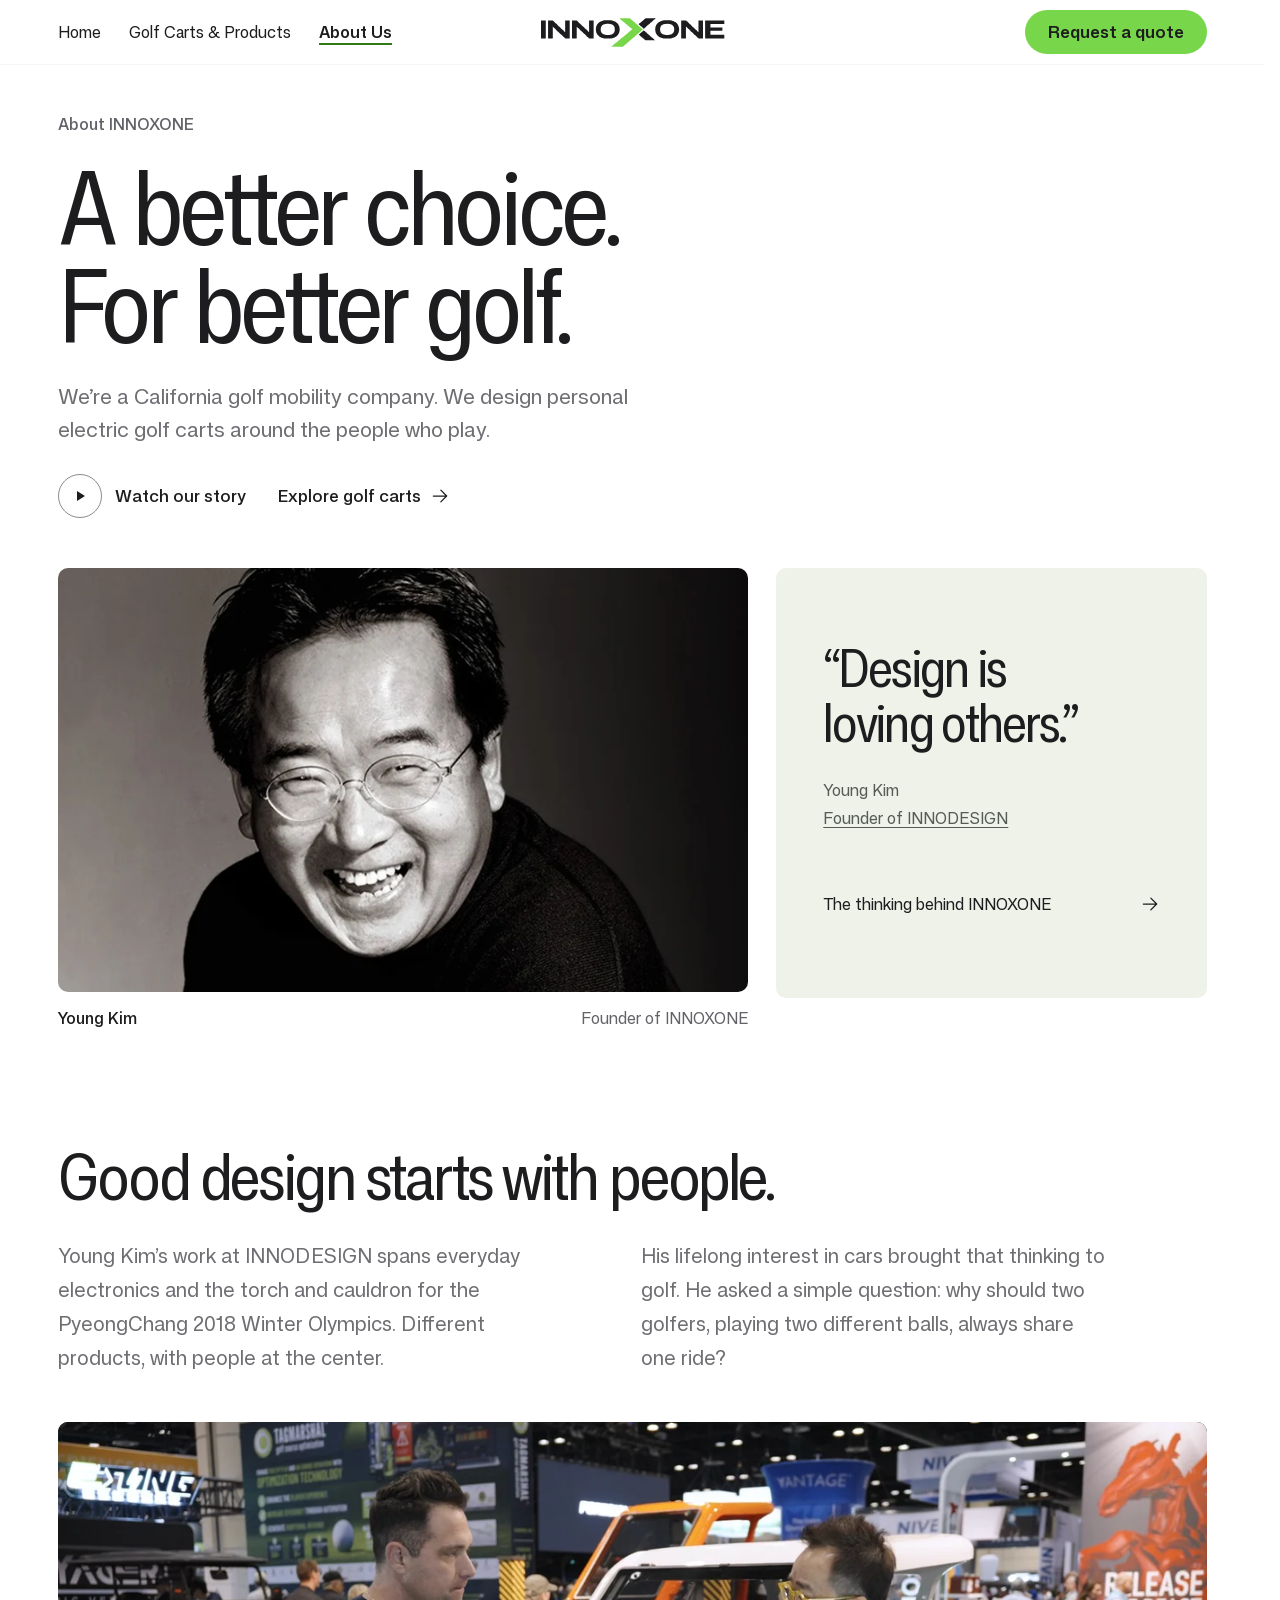
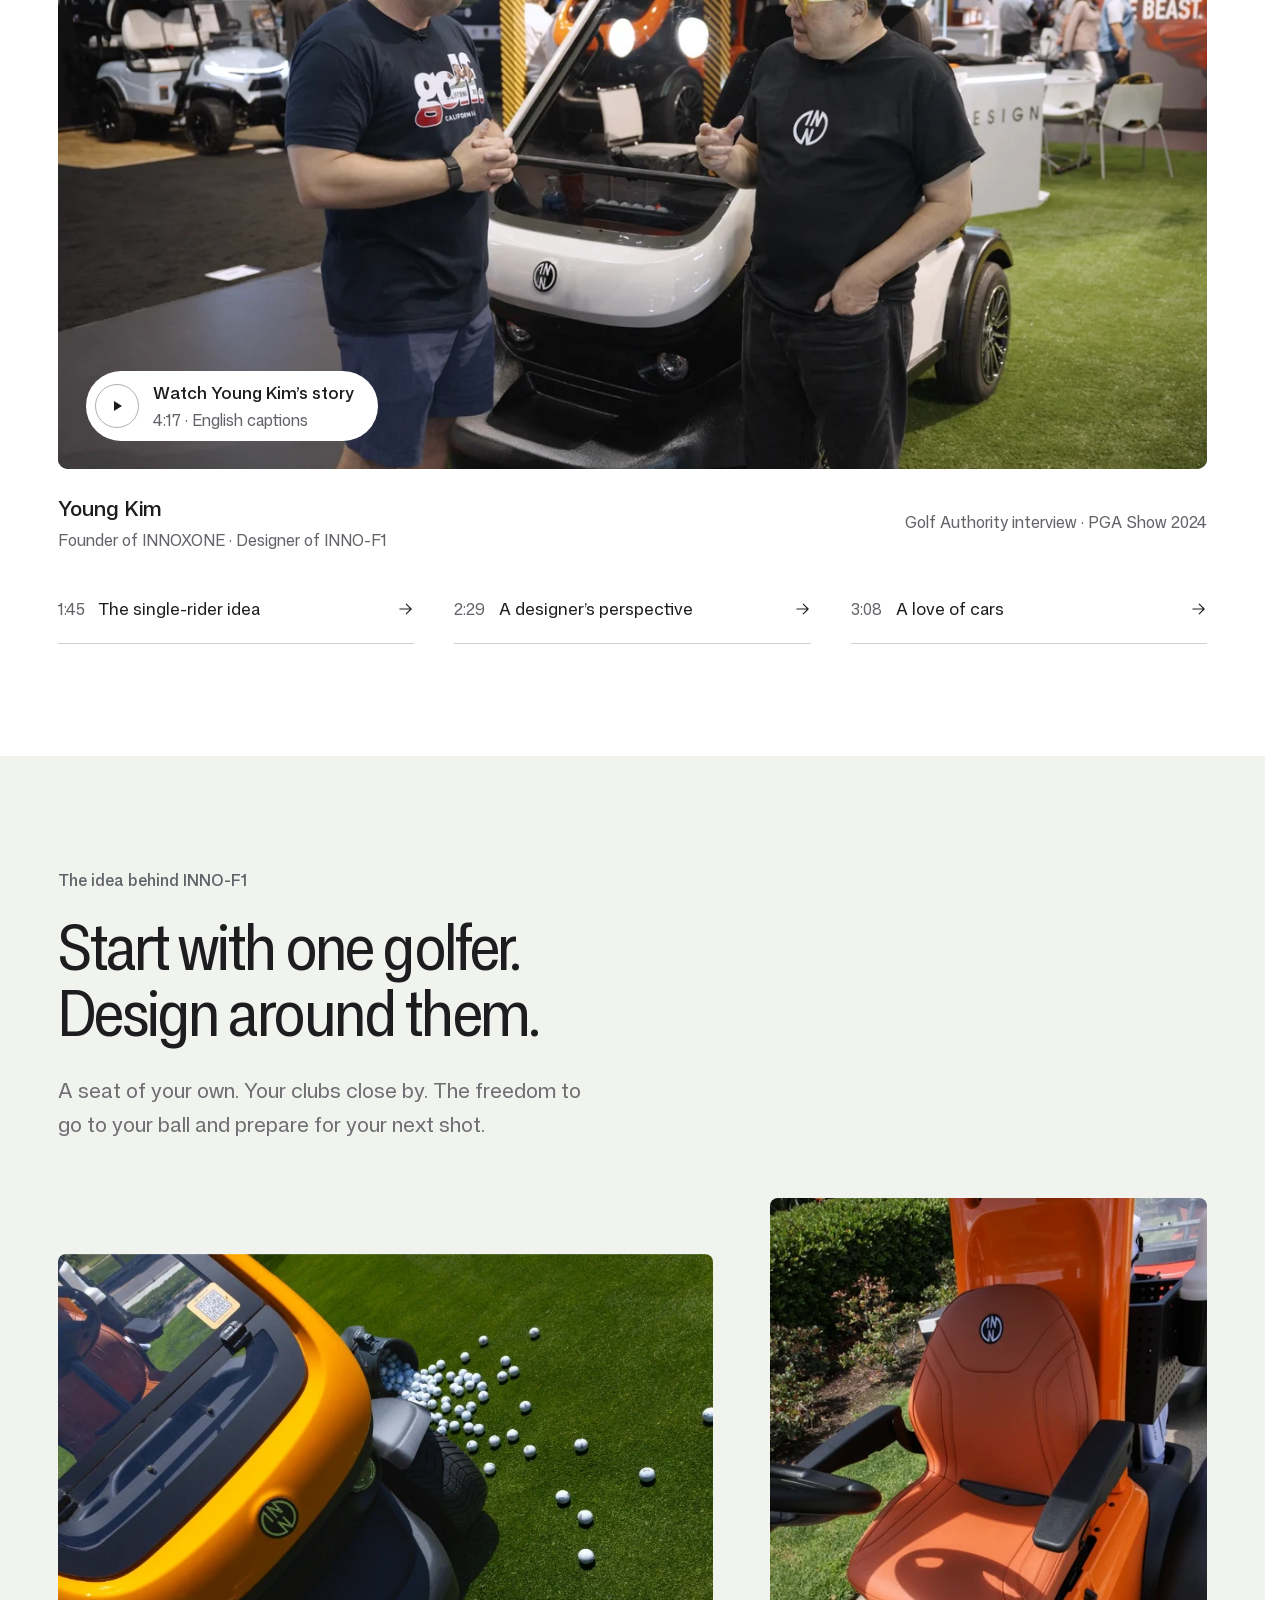
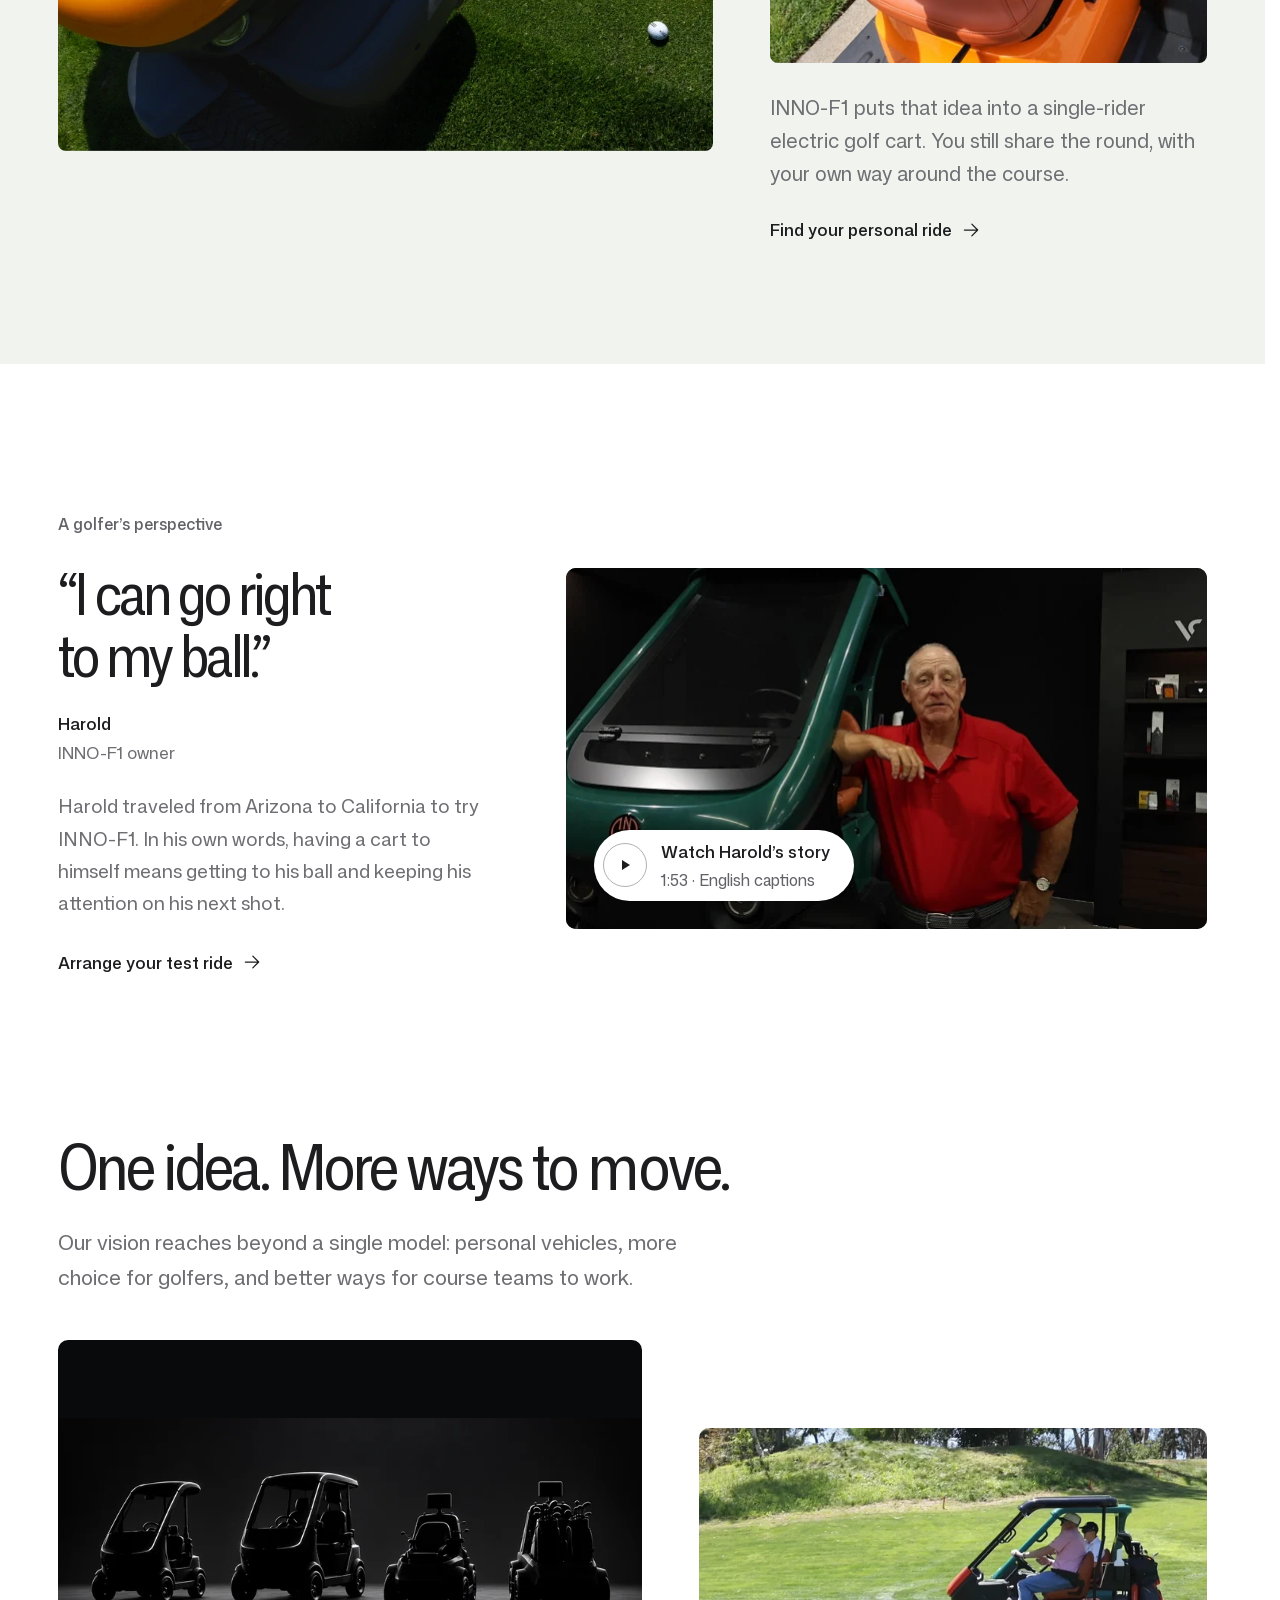
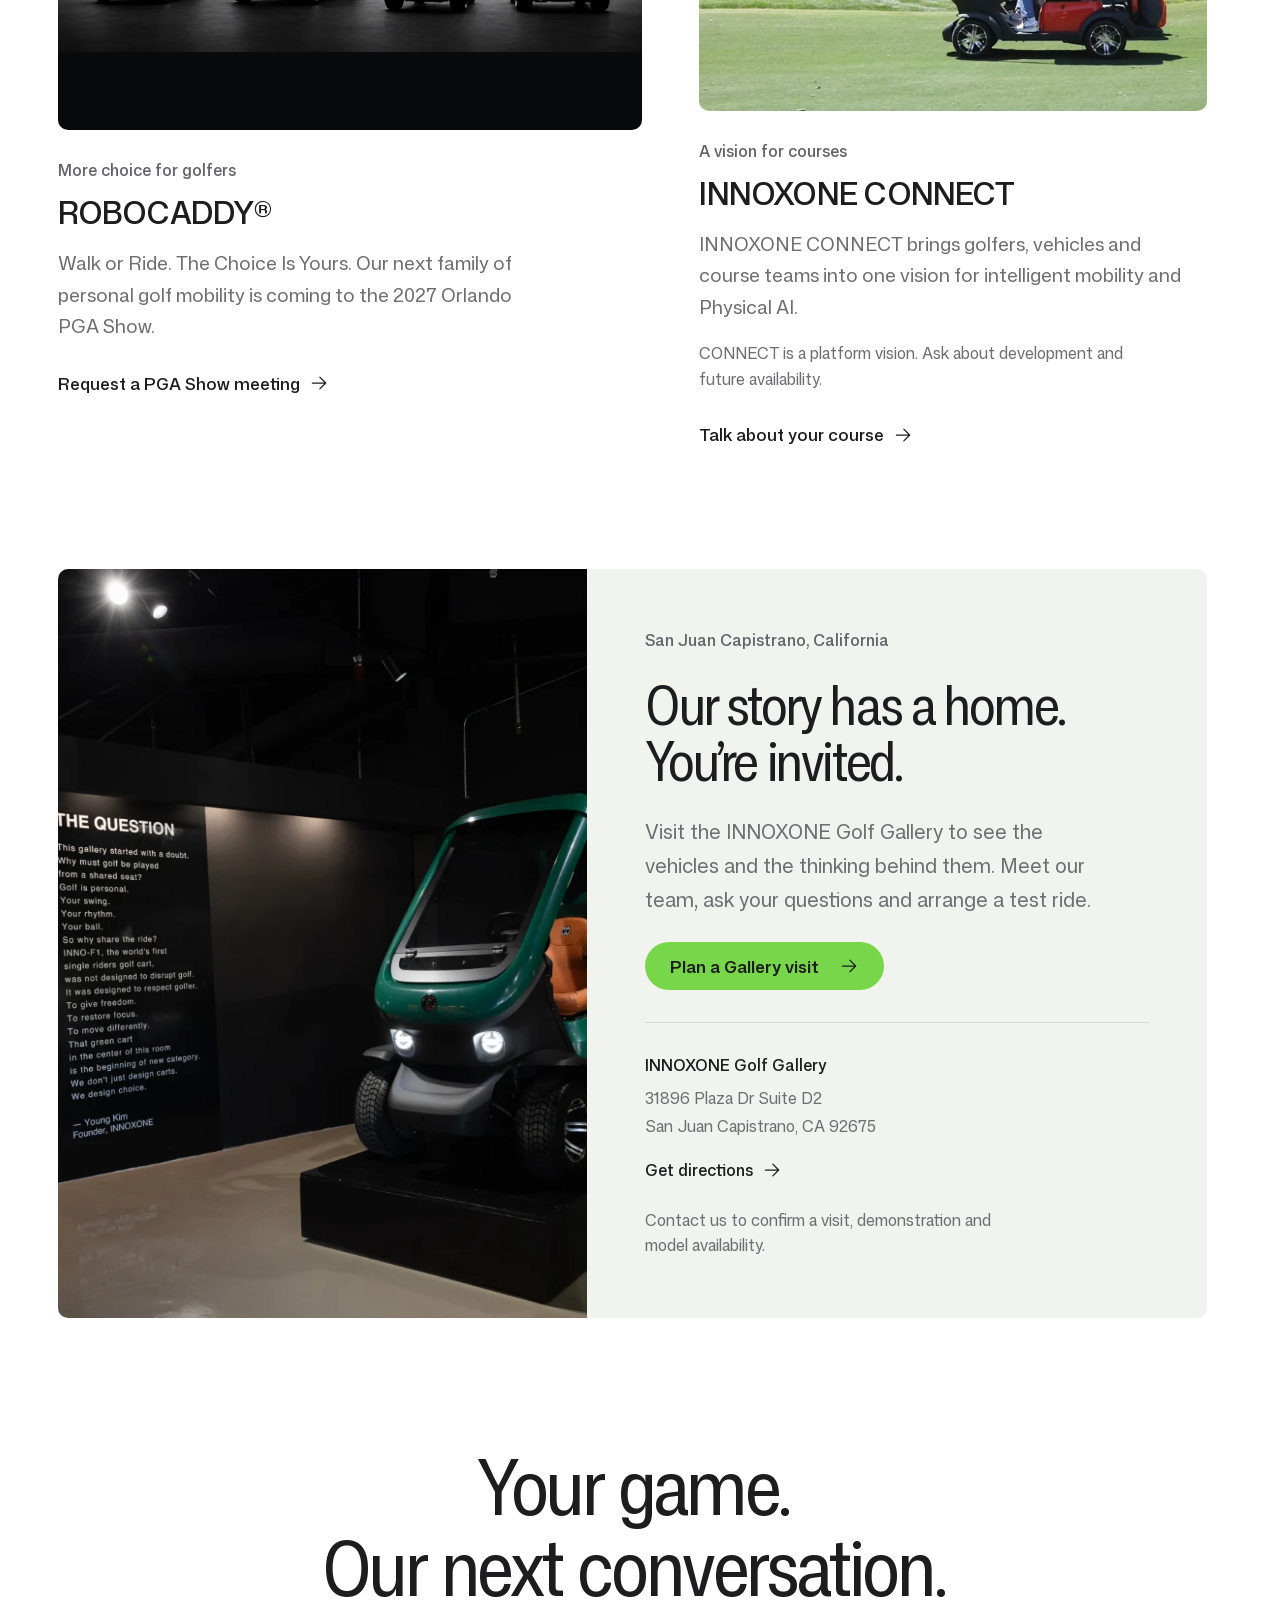
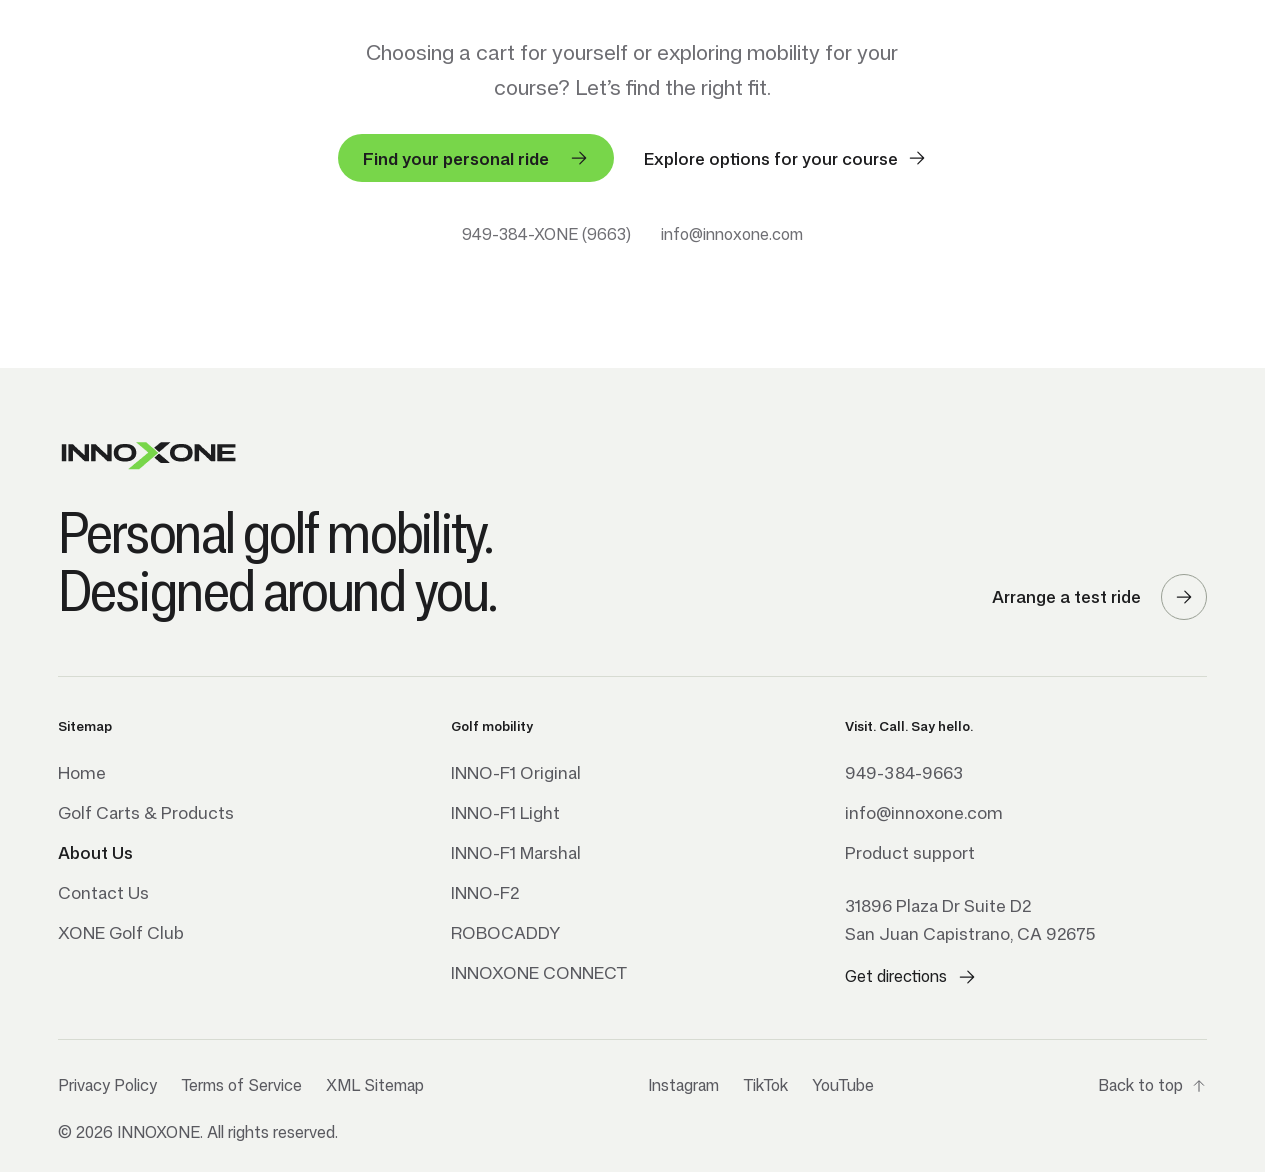
==== commit d09dd9ea: "Apply the November 16 review and open PGA Show meeting applications" ====
--- a/about/index.html
+++ b/about/index.html
@@ -19,20 +19,20 @@
 @font-face{font-family:Mona;src:url('../assets/mona-sans-homepage.woff2') format('woff2');font-weight:380 600;font-stretch:85% 100%;font-display:swap}
 @font-face{font-family:MonaFallback;src:local('Arial');size-adjust:101.5%;ascent-override:94%;descent-override:24%;line-gap-override:0%}
 :root{--paper:#fff;--mist:#f5f5f7;--ink:#1d1d1f;--ink-2:#6e6e73;--line:#e5e5ea;--night:#0b0b0c;--green:#78d64a;--green-ink:#2f7a16;--margin:max(clamp(20px,4.5vw,72px),env(safe-area-inset-left),env(safe-area-inset-right));--ease:cubic-bezier(.22,1,.36,1);font-family:Mona,MonaFallback,sans-serif;color:var(--ink);background:var(--paper);color-scheme:light;font-synthesis:none}
-*{box-sizing:border-box}html{scrollbar-gutter:stable;scroll-behavior:smooth;scroll-padding-top:92px}body{margin:0;font-size:17px;line-height:1.5;-webkit-font-smoothing:antialiased}body.dialog-open{overflow:hidden}h1,h2,h3,p,figure{margin:0}h1,h2,h3{font-weight:600;letter-spacing:-.035em;line-height:1.08}a{color:inherit;text-decoration:none}button{font:inherit;color:inherit;border:0;background:none;cursor:pointer}a,button{-webkit-tap-highlight-color:transparent}button:active,.pill:active{transform:scale(.98)}img{display:block;max-width:100%;height:auto}ul{list-style:none;margin:0;padding:0}address{font-style:normal}button,a,summary{touch-action:manipulation}:focus-visible{outline:2px solid var(--ink);outline-offset:5px}.on-dark :focus-visible{outline-color:#fff}[hidden]{display:none!important}.wrap{width:calc(100% - var(--margin)*2);max-width:1440px;margin-inline:auto}.sr-only{position:absolute;width:1px;height:1px;overflow:hidden;clip:rect(0,0,0,0);white-space:nowrap}.skip-link{position:fixed;top:10px;left:16px;background:white;padding:12px 20px;border-radius:8px;z-index:90;transform:translateY(-160%)}.skip-link:focus{transform:none}.arrow{width:20px;height:20px;stroke:currentColor;fill:none;stroke-width:1.5;stroke-linecap:round;stroke-linejoin:round;flex:none}.pill{display:inline-flex;align-items:center;justify-content:center;gap:20px;min-height:48px;padding:12px 25px;border-radius:999px;font-size:14px;line-height:1.2;font-weight:600;background:var(--green);color:var(--ink);transition:background .25s,transform .25s;white-space:nowrap}.pill:hover{background:#8be15f}.pill-dark{background:var(--ink);color:white}.pill-dark:hover{background:#38383b}.pill-white{background:white;color:var(--ink)}.pill-white:hover{background:#e5e5ea}.text-link{display:inline-flex;align-items:center;gap:9px;min-height:44px;font-size:15px;font-weight:500}.text-link:hover{text-decoration:underline;text-underline-offset:5px}.text-link .arrow{transition:transform .5s var(--ease)}.text-link:hover .arrow{transform:translateX(4px)}
-.site-header{position:sticky;top:0;z-index:30;height:64px;background:var(--paper)}.header-inner{height:100%;display:grid;grid-template-columns:1fr auto 1fr;gap:24px;align-items:center}.nav-left,.nav-right{display:flex;align-items:center;gap:28px;font-size:12px}.nav-right{justify-content:flex-end}.nav-left>a,.nav-right>a:not(.pill){display:inline-flex;align-items:center;min-height:44px}.nav-left a[aria-current]{font-weight:600}.nav-left a:hover,.nav-right>a:not(.pill):hover{text-decoration:underline;text-underline-offset:5px}.nav-right .pill{min-height:40px;padding:10px 23px}.wordmark{display:block;width:190px;line-height:0}.wordmark svg{width:100%;height:auto}.menu-button{display:none;min-height:44px;padding:0;align-items:center;gap:8px;font-size:12px}.menu-lines{display:flex;flex-direction:column;gap:5px;width:17px}.menu-lines:before,.menu-lines:after{content:'';height:1.5px;background:currentColor;width:17px}
-
-.site-footer{background:var(--mist);padding:48px 0 32px;font-size:13px}.footer-top{display:flex;align-items:center;gap:12px;color:var(--ink-2);font-size:12px;padding-bottom:32px}.footer-top a:hover{text-decoration:underline}.footer-grid{display:grid;grid-template-columns:1fr 1fr 1.3fr;gap:48px}.footer-grid h2{font-size:13px;letter-spacing:0;font-weight:600;margin-bottom:16px}.footer-grid li+li{margin-top:8px}.footer-grid a,.footer-grid address{color:var(--ink-2);line-height:1.65}.footer-grid a:hover{text-decoration:underline;text-underline-offset:4px}.footer-grid address{max-width:280px;margin-top:16px}.footer-bottom{display:flex;justify-content:space-between;align-items:center;gap:24px;margin-top:48px;color:var(--ink-2);font-size:12px}.footer-bottom .wordmark{width:160px}.footer-socials{display:flex;flex-wrap:wrap;gap:20px}.footer-socials a{display:inline-flex;align-items:center;min-height:44px}.footer-socials a:hover{text-decoration:underline}
+*{box-sizing:border-box}html{scrollbar-gutter:stable;scroll-behavior:smooth;scroll-padding-top:92px}body{margin:0;font-size:20px;line-height:1.5;-webkit-font-smoothing:antialiased}body.dialog-open{overflow:hidden}h1,h2,h3,p,figure{margin:0}h1,h2,h3{font-weight:600;letter-spacing:-.035em;line-height:1.08}a{color:inherit;text-decoration:none}button{font:inherit;color:inherit;border:0;background:none;cursor:pointer}a,button{-webkit-tap-highlight-color:transparent}button:active,.pill:active{transform:scale(.98)}img{display:block;max-width:100%;height:auto}ul{list-style:none;margin:0;padding:0}address{font-style:normal}button,a,summary{touch-action:manipulation}:focus-visible{outline:2px solid var(--ink);outline-offset:5px}.on-dark :focus-visible{outline-color:#fff}[hidden]{display:none!important}.wrap{width:calc(100% - var(--margin)*2);max-width:1440px;margin-inline:auto}.sr-only{position:absolute;width:1px;height:1px;overflow:hidden;clip:rect(0,0,0,0);white-space:nowrap}.skip-link{position:fixed;top:10px;left:16px;background:white;padding:12px 20px;border-radius:8px;z-index:90;transform:translateY(-160%)}.skip-link:focus{transform:none}.arrow{width:20px;height:20px;stroke:currentColor;fill:none;stroke-width:1.5;stroke-linecap:round;stroke-linejoin:round;flex:none}.pill{display:inline-flex;align-items:center;justify-content:center;gap:20px;min-height:48px;padding:12px 25px;border-radius:999px;font-size:17px;line-height:1.2;font-weight:600;background:var(--green);color:var(--ink);transition:background .25s,transform .25s;white-space:nowrap}.pill:hover{background:#8be15f}.pill-dark{background:var(--ink);color:white}.pill-dark:hover{background:#38383b}.pill-white{background:white;color:var(--ink)}.pill-white:hover{background:#e5e5ea}.text-link{display:inline-flex;align-items:center;gap:9px;min-height:44px;font-size:18px;font-weight:500}.text-link:hover{text-decoration:underline;text-underline-offset:5px}.text-link .arrow{transition:transform .5s var(--ease)}.text-link:hover .arrow{transform:translateX(4px)}
+.site-header{position:sticky;top:0;z-index:30;height:64px;background:var(--paper)}.header-inner{height:100%;display:grid;grid-template-columns:1fr auto 1fr;gap:24px;align-items:center}.nav-left,.nav-right{display:flex;align-items:center;gap:28px;font-size:16px}.nav-right{justify-content:flex-end}.nav-left>a,.nav-right>a:not(.pill){display:inline-flex;align-items:center;min-height:44px}.nav-left a[aria-current]{font-weight:600}.nav-left a:hover,.nav-right>a:not(.pill):hover{text-decoration:underline;text-underline-offset:5px}.nav-right .pill{min-height:40px;padding:10px 23px}.wordmark{display:block;width:190px;line-height:0}.wordmark svg{width:100%;height:auto}.menu-button{display:none;min-height:44px;padding:0;align-items:center;gap:8px;font-size:16px}.menu-lines{display:flex;flex-direction:column;gap:5px;width:17px}.menu-lines:before,.menu-lines:after{content:'';height:1.5px;background:currentColor;width:17px}
+
+.site-footer{background:var(--mist);padding:48px 0 32px;font-size:16px}.footer-top{display:flex;align-items:center;gap:12px;color:var(--ink-2);font-size:16px;padding-bottom:32px}.footer-top a:hover{text-decoration:underline}.footer-grid{display:grid;grid-template-columns:1fr 1fr 1.3fr;gap:48px}.footer-grid h2{font-size:13px;letter-spacing:0;font-weight:600;margin-bottom:16px}.footer-grid li+li{margin-top:8px}.footer-grid a,.footer-grid address{color:var(--ink-2);line-height:1.65}.footer-grid a:hover{text-decoration:underline;text-underline-offset:4px}.footer-grid address{max-width:280px;margin-top:16px}.footer-bottom{display:flex;justify-content:space-between;align-items:center;gap:24px;margin-top:48px;color:var(--ink-2);font-size:16px}.footer-bottom .wordmark{width:160px}.footer-socials{display:flex;flex-wrap:wrap;gap:20px}.footer-socials a{display:inline-flex;align-items:center;min-height:44px}.footer-socials a:hover{text-decoration:underline}
 
 .dialog-close{position:sticky;top:18px;float:right;z-index:4;margin:18px 18px -62px 0;width:44px;height:44px;display:grid;place-items:center;background:#e9e9ed;border-radius:50%}.dialog-close:hover{background:#dcdce1}.cross{display:block;width:16px;height:16px;position:relative}.cross:before,.cross:after{content:'';position:absolute;width:18px;height:1.5px;background:currentColor;left:-1px;top:7px;transform:rotate(45deg)}.cross:after{transform:rotate(-45deg)}
-.menu-dialog{inset:0;border:0;padding:24px var(--margin);width:100%;height:100dvh;max-width:none;max-height:none;margin:0;color:var(--ink);background:white}.menu-dialog .dialog-close{position:absolute;right:var(--margin);top:16px;margin:0;float:none}.menu-dialog nav{display:flex;flex-direction:column;align-items:flex-start;gap:18px;margin-top:72px}.menu-dialog nav a{font-size:clamp(25px,6vw,36px);line-height:1.25;letter-spacing:-.03em;min-height:44px}.menu-dialog nav a[aria-current]{color:var(--green-ink)}.menu-dialog .menu-contact{margin-top:64px;font-size:15px;display:grid;gap:10px}.menu-contact a{min-height:34px;display:inline-flex;align-items:center}.menu-contact p{color:var(--ink-2);max-width:280px;font-size:13px;margin-top:8px}
+.menu-dialog{inset:0;border:0;padding:24px var(--margin);width:100%;height:100dvh;max-width:none;max-height:none;margin:0;color:var(--ink);background:white}.menu-dialog .dialog-close{position:absolute;right:var(--margin);top:16px;margin:0;float:none}.menu-dialog nav{display:flex;flex-direction:column;align-items:flex-start;gap:18px;margin-top:72px}.menu-dialog nav a{font-size:clamp(25px,6vw,36px);line-height:1.25;letter-spacing:-.03em;min-height:44px}.menu-dialog nav a[aria-current]{color:var(--green-ink)}.menu-dialog .menu-contact{margin-top:64px;font-size:18px;display:grid;gap:10px}.menu-contact a{min-height:34px;display:inline-flex;align-items:center}.menu-contact p{color:var(--ink-2);max-width:280px;font-size:16px;margin-top:8px}
 
 @media(max-width:1100px){.wordmark{width:165px}.nav-left,.nav-right{gap:20px}}
 @media(max-width:900px){.nav-left,.nav-right>a:not(.pill){display:none}.menu-button{display:flex}.header-inner{gap:14px}.footer-grid{gap:32px}}
-@media(max-width:767px){.site-header{height:56px}.wordmark{width:136px}.header-inner{gap:8px}.nav-right .pill{min-height:34px;padding:9px 16px;font-size:12px}.menu-button{font-size:11px;gap:7px}.site-footer{padding:32px 0}.footer-grid{grid-template-columns:1fr 1fr;gap:32px 24px}.footer-contact-column{grid-column:1/-1}.footer-grid address{max-width:300px}.footer-bottom{flex-direction:column;align-items:flex-start;gap:24px;margin-top:30px}.footer-bottom .wordmark{width:145px}.footer-socials{gap:20px}.menu-dialog .wordmark{margin-top:6px}}
+@media(max-width:767px){.site-header{height:56px}.wordmark{width:136px}.header-inner{gap:8px}.nav-right .pill{min-height:34px;padding:9px 16px;font-size:16px}.menu-button{font-size:16px;gap:7px}.site-footer{padding:32px 0}.footer-grid{grid-template-columns:1fr 1fr;gap:32px 24px}.footer-contact-column{grid-column:1/-1}.footer-grid address{max-width:300px}.footer-bottom{flex-direction:column;align-items:flex-start;gap:24px;margin-top:30px}.footer-bottom .wordmark{width:145px}.footer-socials{gap:20px}.menu-dialog .wordmark{margin-top:6px}}
 @media(max-width:359px){.wordmark{width:118px}.nav-right .pill{padding-inline:12px}}
 .menu-dialog::backdrop{background:rgba(16,16,20,.6)}
-html.dialog-fallback .menu-button{display:none}html.dialog-fallback .site-header .nav-left{display:flex}html.dialog-fallback .site-header .nav-left>a:not([aria-current]){display:none}html.dialog-fallback .site-header .nav-left>a{font-size:11px}html.dialog-fallback .site-header .wordmark{width:110px}html.dialog-fallback .site-header .nav-right{display:none}html.dialog-fallback .site-header .header-inner{grid-template-columns:1fr auto}
+html.dialog-fallback .menu-button{display:none}html.dialog-fallback .site-header .nav-left{display:flex}html.dialog-fallback .site-header .nav-left>a:not([aria-current]){display:none}html.dialog-fallback .site-header .nav-left>a{font-size:16px}html.dialog-fallback .site-header .wordmark{width:110px}html.dialog-fallback .site-header .nav-right{display:none}html.dialog-fallback .site-header .header-inner{grid-template-columns:1fr auto}
 
 /* A consistent, accessible rhythm across the collection, story and contact pages. */
 :root{--header-height:64px}
@@ -43,7 +43,7 @@
 .nav-left a[aria-current],.nav-right>a[aria-current]{text-decoration:underline;text-decoration-color:var(--green-ink);text-underline-offset:7px;text-decoration-thickness:2px}
 .nav-right .pill{min-height:44px}.cta-short{display:none}
 .footer-grid li+li{margin-top:0}.footer-grid li>a{display:inline-flex;align-items:center;min-height:36px}
-.footer-legal{display:flex;flex-wrap:wrap;gap:8px 24px;margin-top:20px;color:var(--ink-2);font-size:12px}.footer-legal a{display:inline-flex;align-items:center;min-height:44px}.footer-legal a:hover{text-decoration:underline;text-underline-offset:4px}
+.footer-legal{display:flex;flex-wrap:wrap;gap:8px 24px;margin-top:20px;color:var(--ink-2);font-size:16px}.footer-legal a{display:inline-flex;align-items:center;min-height:44px}.footer-legal a:hover{text-decoration:underline;text-underline-offset:4px}
 .menu-dialog{overflow-y:auto;overscroll-behavior:contain;padding-bottom:max(32px,env(safe-area-inset-bottom))}.menu-contact a{min-height:44px}
 @media(max-width:767px){:root{--header-height:56px}html{scroll-padding-top:var(--header-height)}.nav-right .pill{min-height:44px;padding-block:12px}.cta-wide{display:none}.cta-short{display:inline}.footer-grid li>a{min-height:44px}.footer-legal{margin-top:12px}}
 @media(max-height:500px) and (max-width:1000px){.menu-dialog nav{margin-top:36px;gap:8px}.menu-dialog nav a{font-size:25px}.menu-dialog .menu-contact{margin-top:28px;gap:0}}
@@ -53,73 +53,73 @@
 .about-page{--story-space:112px}
 .about-page main h1,.about-page main h2,.about-page blockquote{font-weight:400;font-stretch:90%;letter-spacing:-.045em}
 .about-page main h2{font-size:clamp(44px,5vw,76px);line-height:1.04}
-.story-label,.path-label{font-size:13px;font-weight:500;color:#626269;letter-spacing:0;line-height:1.5}
+.story-label,.path-label{font-size:16px;font-weight:500;color:#626269;letter-spacing:0;line-height:1.5}
 .about-hero{padding:48px 0 var(--story-space)}
 .about-hero-copy{max-width:1100px}.about-hero .story-label{margin-bottom:22px}
 .about-hero h1{font-size:clamp(64px,7.8vw,112px);line-height:.98;max-width:1100px}.about-hero h1>span{display:block}
-.about-hero-copy>p:not(.story-label){font-size:19px;line-height:1.6;max-width:585px;color:var(--ink-2);margin-top:26px}
+.about-hero-copy>p:not(.story-label){font-size:21px;line-height:1.6;max-width:585px;color:var(--ink-2);margin-top:26px}
 .about-hero-actions{display:flex;flex-wrap:wrap;align-items:center;gap:16px 32px;margin-top:25px}
-.film-link{display:inline-flex;align-items:center;gap:13px;min-height:48px;font-size:14px;font-weight:500}
+.film-link{display:inline-flex;align-items:center;gap:13px;min-height:48px;font-size:17px;font-weight:500}
 .play-circle{width:44px;height:44px;border:1px solid #8a8a91;border-radius:50%;display:grid;place-items:center;flex:none;transition:background .3s,color .3s}
 .play-circle:before{content:'';width:0;height:0;border-top:5px solid transparent;border-bottom:5px solid transparent;border-left:8px solid currentColor;margin-left:2px}
 .film-link:hover .play-circle{background:var(--ink);color:white;border-color:var(--ink)}
-.about-hero-actions .text-link{font-size:14px}
+.about-hero-actions .text-link{font-size:17px}
 .about-cover{display:grid;grid-template-columns:minmax(0,1.7fr) minmax(0,1fr);margin-top:48px;gap:22px;align-items:stretch}
 .hero-portrait{min-width:0}.portrait-frame{aspect-ratio:1094/672;overflow:hidden;border-radius:8px;background:#292929}
 .portrait-frame img{width:100%;height:100%;object-fit:cover;object-position:center}
-.hero-portrait figcaption{display:flex;justify-content:space-between;gap:16px;margin-top:14px;font-size:12px;color:#626269}.hero-portrait figcaption strong{font-weight:500;color:var(--ink)}
+.hero-portrait figcaption{display:flex;justify-content:space-between;gap:16px;margin-top:14px;font-size:16px;color:#626269}.hero-portrait figcaption strong{font-weight:500;color:var(--ink)}
 .founder-quote{background:#eef1ec;border-radius:8px;margin:0 0 32px;padding:clamp(28px,3.7vw,56px);display:flex;flex-direction:column;justify-content:center;position:relative}
 .founder-quote blockquote{font-size:clamp(36px,4vw,62px);line-height:1.07;margin:0;max-width:330px;text-wrap:balance}
-.founder-quote figcaption{font-size:12px;line-height:1.7;color:#565b54;margin-top:28px}.founder-quote figcaption a{text-decoration:underline;text-underline-offset:3px}
-.quote-story-link{display:flex;align-items:center;justify-content:space-between;gap:20px;font-size:12px;margin-top:50px;min-height:44px}.quote-story-link:hover{text-decoration:underline;text-underline-offset:4px}
+.founder-quote figcaption{font-size:16px;line-height:1.7;color:#565b54;margin-top:28px}.founder-quote figcaption a{text-decoration:underline;text-underline-offset:3px}
+.quote-story-link{display:flex;align-items:center;justify-content:space-between;gap:20px;font-size:16px;margin-top:50px;min-height:44px}.quote-story-link:hover{text-decoration:underline;text-underline-offset:4px}
 .founder-section{padding-bottom:var(--story-space)}.founder-intro{max-width:1080px;margin:0 auto 48px}.founder-intro h2{max-width:800px}
-.founder-bio{display:grid;grid-template-columns:1fr 1fr;gap:52px;margin-top:30px}.founder-bio p{font-size:17px;line-height:1.7;color:var(--ink-2)}
+.founder-bio{display:grid;grid-template-columns:1fr 1fr;gap:52px;margin-top:30px}.founder-bio p{font-size:20px;line-height:1.7;color:var(--ink-2)}
 .founder-cinema{background:var(--mist);padding:14px 14px 0;border-radius:16px}
 .film{position:relative;aspect-ratio:16/9;overflow:hidden;background:#181a17;border-radius:8px;isolation:isolate;scroll-margin-top:84px}
 .film video{width:100%;height:100%;object-fit:contain;display:block}
 .film-cover{display:none}.has-js .film:not(.is-playing) video{visibility:hidden}
 .has-js .film-cover{display:block;position:absolute;inset:0;width:100%;height:100%;object-fit:cover;z-index:1}
 .has-js .film.is-playing .film-cover,.has-js .film.is-playing .film-play{display:none}
-.film-play{display:none;position:absolute;left:28px;bottom:28px;z-index:2;align-items:center;gap:14px;border-radius:999px;background:white;color:var(--ink);padding:9px 24px 9px 9px;text-align:left;font-size:14px;font-weight:500;min-height:62px}
-.has-js .film-play{display:flex}.film-play .play-circle{width:44px;height:44px;border-color:#b0b0b5}.film-play small{display:block;font-size:11px;font-weight:400;color:#626269;margin-top:3px}.film-play:hover{background:var(--mist)}
-.film-status{padding:16px 20px;font-size:14px;background:var(--mist);border-radius:8px;margin-top:12px}.film-status a{text-decoration:underline}
-.film-caption{display:flex;justify-content:space-between;align-items:center;gap:24px;padding:22px 18px 24px;font-size:12px;color:#626269}.film-caption strong{font-weight:500;color:var(--ink);font-size:14px}.film-caption span{display:block;margin-top:3px}
+.film-play{display:none;position:absolute;left:28px;bottom:28px;z-index:2;align-items:center;gap:14px;border-radius:999px;background:white;color:var(--ink);padding:9px 24px 9px 9px;text-align:left;font-size:17px;font-weight:500;min-height:62px}
+.has-js .film-play{display:flex}.film-play .play-circle{width:44px;height:44px;border-color:#b0b0b5}.film-play small{display:block;font-size:16px;font-weight:400;color:#626269;margin-top:3px}.film-play:hover{background:var(--mist)}
+.film-status{padding:16px 20px;font-size:17px;background:var(--mist);border-radius:8px;margin-top:12px}.film-status a{text-decoration:underline}
+.film-caption{display:flex;justify-content:space-between;align-items:center;gap:24px;padding:22px 18px 24px;font-size:16px;color:#626269}.film-caption strong{font-weight:500;color:var(--ink);font-size:17px}.film-caption span{display:block;margin-top:3px}
 .film-chapters{display:none;grid-template-columns:repeat(3,minmax(0,1fr));gap:32px;margin-top:24px}.has-js .film-chapters{display:grid}
-.film-chapters button{display:grid;grid-template-columns:auto 1fr auto;align-items:center;gap:14px;text-align:left;min-height:68px;border-bottom:1px solid #d0d0d5;padding:12px 0;font-size:14px}
-.chapter-time{font-size:12px;font-variant-numeric:tabular-nums;color:#626269}.film-chapters .arrow{width:17px}.film-chapters button:hover,.film-chapters button[aria-current=true]{border-color:var(--green-ink)}.film-chapters button[aria-current=true] .chapter-name{font-weight:600}
-.purpose-section{background:var(--mist);padding:var(--story-space) 0}.purpose-heading{max-width:940px}.purpose-heading .story-label{margin-bottom:20px}.purpose-heading h2>span{display:block}.purpose-heading>p:last-child{font-size:18px;line-height:1.65;color:var(--ink-2);max-width:540px;margin-top:28px}
+.film-chapters button{display:grid;grid-template-columns:auto 1fr auto;align-items:center;gap:14px;text-align:left;min-height:68px;border-bottom:1px solid #d0d0d5;padding:12px 0;font-size:17px}
+.chapter-time{font-size:16px;font-variant-numeric:tabular-nums;color:#626269}.film-chapters .arrow{width:17px}.film-chapters button:hover,.film-chapters button[aria-current=true]{border-color:var(--green-ink)}.film-chapters button[aria-current=true] .chapter-name{font-weight:600}
+.purpose-section{background:var(--mist);padding:var(--story-space) 0}.purpose-heading{max-width:940px}.purpose-heading .story-label{margin-bottom:20px}.purpose-heading h2>span{display:block}.purpose-heading>p:last-child{font-size:21px;line-height:1.65;color:var(--ink-2);max-width:540px;margin-top:28px}
 .design-photos{display:grid;grid-template-columns:minmax(0,1.5fr) minmax(0,1fr);gap:7%;align-items:start;margin-top:56px}.design-overhead{margin-top:80px;aspect-ratio:1.5;border-radius:8px;overflow:hidden}.design-overhead img{width:100%;height:100%;object-fit:cover}
-.design-seat{aspect-ratio:1;overflow:hidden;border-radius:8px}.design-seat img{width:100%;height:100%;object-fit:cover;object-position:center 55%}.purpose-close{margin-top:28px}.purpose-close p{font-size:17px;line-height:1.65;color:var(--ink-2);max-width:440px}.purpose-close .text-link{margin-top:18px;font-size:14px}
-.owner-section{padding-block:var(--story-space)}.owner-grid{display:grid;grid-template-columns:minmax(0,.8fr) minmax(0,1.2fr);gap:7%;align-items:center}.owner-copy .story-label{margin-bottom:26px}.owner-copy blockquote{font-size:clamp(42px,4.7vw,68px);line-height:1.08;margin:0;max-width:480px;text-wrap:balance}.owner-attribution{font-size:14px;font-weight:500;margin-top:25px}.owner-attribution span{font-weight:400;color:var(--ink-2);display:block;margin-top:3px}.owner-copy>p:not(.story-label):not(.owner-attribution){font-size:16px;line-height:1.7;color:var(--ink-2);margin-top:25px;max-width:430px}.owner-copy>.text-link{margin-top:21px;font-size:14px}.owner-media{min-width:0}
-.future-section{padding:0 0 var(--story-space)}.future-intro{max-width:900px;text-align:center;margin-bottom:52px}.future-intro h2>span{display:block}.future-intro>p{font-size:18px;color:var(--ink-2);line-height:1.65;max-width:610px;margin:28px auto 0}.future-image{width:100%;aspect-ratio:2.5;overflow:hidden;background:var(--mist)}.future-image img{width:100%;height:100%;object-fit:cover;object-position:center 65%}.future-paths{display:grid;grid-template-columns:1fr 1fr;gap:10%;padding-top:48px}.future-paths article{max-width:520px}.future-paths h3{font-weight:500;font-size:31px;margin-top:14px;letter-spacing:-.025em}.future-paths p:not(.path-label){font-size:17px;color:var(--ink-2);line-height:1.65;margin-top:18px}.future-paths .future-note{font-size:12px!important;max-width:410px}.future-paths .text-link{margin-top:20px;font-size:14px}
-.gallery-section{padding-bottom:var(--story-space)}.gallery-grid{display:grid;grid-template-columns:minmax(0,.92fr) minmax(0,1.08fr);align-items:center;background:var(--mist);border-radius:8px;overflow:hidden}.gallery-portrait{align-self:stretch;min-width:0}.gallery-portrait img{width:100%;height:100%;object-fit:cover;object-position:center}.gallery-copy{padding:clamp(32px,5vw,76px)}.gallery-copy .story-label{margin-bottom:25px}.gallery-copy h2{font-size:clamp(42px,4.2vw,62px)!important;max-width:520px}.gallery-copy h2>span{display:block}.gallery-copy>p:not(.story-label):not(.visit-note){font-size:17px;line-height:1.7;color:var(--ink-2);margin-top:26px;max-width:460px}.gallery-copy .pill{margin-top:26px}.gallery-address{padding-top:30px;margin-top:32px;border-top:1px solid #d6d6db;font-size:13px}.gallery-address strong{font-weight:500}.gallery-address address{margin-top:8px;color:var(--ink-2);line-height:1.7}.gallery-address .text-link{font-size:13px;margin-top:8px}.gallery-copy .visit-note{font-size:12px;line-height:1.6;color:var(--ink-2);margin-top:16px;max-width:390px}
-.conversation-section{text-align:center;padding:0 0 var(--story-space)}.conversation-section h2{font-size:clamp(52px,6.2vw,92px)!important}.conversation-section>p{font-size:18px;color:var(--ink-2);line-height:1.65;max-width:570px;margin:28px auto 0}.conversation-actions{display:flex;flex-wrap:wrap;justify-content:center;align-items:center;gap:16px 30px;margin-top:30px}.conversation-actions .text-link{font-size:14px}.conversation-contact{display:flex;justify-content:center;flex-wrap:wrap;gap:12px 30px;margin-top:30px;font-size:13px;color:var(--ink-2)}.conversation-contact a{min-height:44px;display:inline-flex;align-items:center}.conversation-contact a:hover{text-decoration:underline;text-underline-offset:4px}
-@media(max-width:1100px){.about-page{--story-space:88px}.about-hero h1{font-size:84px}.founder-quote{padding:30px}.founder-quote blockquote{font-size:42px}.quote-story-link{margin-top:28px;font-size:11px}.founder-quote figcaption{margin-top:20px}.founder-bio{gap:30px}.film-chapters{gap:20px}.film-chapters button{grid-template-columns:auto 1fr;gap:10px;font-size:13px}.film-chapters .arrow{display:none}.owner-grid{gap:5%}.owner-copy blockquote{font-size:46px}.owner-section .film-play{left:16px;bottom:16px;font-size:12px;padding-right:18px}.gallery-copy{padding:36px}.gallery-copy h2{font-size:43px!important}.gallery-copy>p:not(.story-label):not(.visit-note){font-size:16px}.gallery-copy .story-label{font-size:12px}}
+.design-seat{aspect-ratio:1;overflow:hidden;border-radius:8px}.design-seat img{width:100%;height:100%;object-fit:cover;object-position:center 55%}.purpose-close{margin-top:28px}.purpose-close p{font-size:20px;line-height:1.65;color:var(--ink-2);max-width:440px}.purpose-close .text-link{margin-top:18px;font-size:17px}
+.owner-section{padding-block:var(--story-space)}.owner-grid{display:grid;grid-template-columns:minmax(0,.8fr) minmax(0,1.2fr);gap:7%;align-items:center}.owner-copy .story-label{margin-bottom:26px}.owner-copy blockquote{font-size:clamp(42px,4.7vw,68px);line-height:1.08;margin:0;max-width:480px;text-wrap:balance}.owner-attribution{font-size:17px;font-weight:500;margin-top:25px}.owner-attribution span{font-weight:400;color:var(--ink-2);display:block;margin-top:3px}.owner-copy>p:not(.story-label):not(.owner-attribution){font-size:19px;line-height:1.7;color:var(--ink-2);margin-top:25px;max-width:430px}.owner-copy>.text-link{margin-top:21px;font-size:17px}.owner-media{min-width:0}
+.future-section{padding:0 0 var(--story-space)}.future-intro{max-width:900px;text-align:center;margin-bottom:52px}.future-intro h2>span{display:block}.future-intro>p{font-size:21px;color:var(--ink-2);line-height:1.65;max-width:610px;margin:28px auto 0}.future-image{width:100%;aspect-ratio:2.5;overflow:hidden;background:var(--mist)}.future-image img{width:100%;height:100%;object-fit:cover;object-position:center 65%}.future-paths{display:grid;grid-template-columns:1fr 1fr;gap:10%;padding-top:48px}.future-paths article{max-width:520px}.future-paths h3{font-weight:500;font-size:31px;margin-top:14px;letter-spacing:-.025em}.future-paths p:not(.path-label){font-size:20px;color:var(--ink-2);line-height:1.65;margin-top:18px}.future-paths .future-note{font-size:16px!important;max-width:410px}.future-paths .text-link{margin-top:20px;font-size:17px}
+.gallery-section{padding-bottom:var(--story-space)}.gallery-grid{display:grid;grid-template-columns:minmax(0,.92fr) minmax(0,1.08fr);align-items:center;background:var(--mist);border-radius:8px;overflow:hidden}.gallery-portrait{align-self:stretch;min-width:0}.gallery-portrait img{width:100%;height:100%;object-fit:cover;object-position:center}.gallery-copy{padding:clamp(32px,5vw,76px)}.gallery-copy .story-label{margin-bottom:25px}.gallery-copy h2{font-size:clamp(42px,4.2vw,62px)!important;max-width:520px}.gallery-copy h2>span{display:block}.gallery-copy>p:not(.story-label):not(.visit-note){font-size:20px;line-height:1.7;color:var(--ink-2);margin-top:26px;max-width:460px}.gallery-copy .pill{margin-top:26px}.gallery-address{padding-top:30px;margin-top:32px;border-top:1px solid #d6d6db;font-size:16px}.gallery-address strong{font-weight:500}.gallery-address address{margin-top:8px;color:var(--ink-2);line-height:1.7}.gallery-address .text-link{font-size:16px;margin-top:8px}.gallery-copy .visit-note{font-size:16px;line-height:1.6;color:var(--ink-2);margin-top:16px;max-width:390px}
+.conversation-section{text-align:center;padding:0 0 var(--story-space)}.conversation-section h2{font-size:clamp(52px,6.2vw,92px)!important}.conversation-section>p{font-size:21px;color:var(--ink-2);line-height:1.65;max-width:570px;margin:28px auto 0}.conversation-actions{display:flex;flex-wrap:wrap;justify-content:center;align-items:center;gap:16px 30px;margin-top:30px}.conversation-actions .text-link{font-size:17px}.conversation-contact{display:flex;justify-content:center;flex-wrap:wrap;gap:12px 30px;margin-top:30px;font-size:16px;color:var(--ink-2)}.conversation-contact a{min-height:44px;display:inline-flex;align-items:center}.conversation-contact a:hover{text-decoration:underline;text-underline-offset:4px}
+@media(max-width:1100px){.about-page{--story-space:88px}.about-hero h1{font-size:84px}.founder-quote{padding:30px}.founder-quote blockquote{font-size:42px}.quote-story-link{margin-top:28px;font-size:16px}.founder-quote figcaption{margin-top:20px}.founder-bio{gap:30px}.film-chapters{gap:20px}.film-chapters button{grid-template-columns:auto 1fr;gap:10px;font-size:16px}.film-chapters .arrow{display:none}.owner-grid{gap:5%}.owner-copy blockquote{font-size:46px}.owner-section .film-play{left:16px;bottom:16px;font-size:16px;padding-right:18px}.gallery-copy{padding:36px}.gallery-copy h2{font-size:43px!important}.gallery-copy>p:not(.story-label):not(.visit-note){font-size:19px}.gallery-copy .story-label{font-size:16px}}
 @media(max-width:767px){
- .about-page{--story-space:72px}.about-hero{padding-top:34px}.about-hero .story-label{font-size:12px;margin-bottom:20px}.about-hero h1{font-size:clamp(45px,10.5vw,72px);line-height:1.03}.about-hero-copy>p:not(.story-label){font-size:17px;line-height:1.6;margin-top:23px}.about-hero-actions{gap:12px 24px;margin-top:23px}.film-link,.about-hero-actions .text-link{font-size:13px}.about-cover{grid-template-columns:1fr;gap:28px;margin-top:34px}.portrait-frame{border-radius:6px}.hero-portrait figcaption{font-size:11px}.founder-quote{margin:0;padding:32px;border-radius:6px}.founder-quote blockquote{font-size:44px;max-width:370px}.founder-quote figcaption{margin-top:20px}.quote-story-link{margin-top:20px;font-size:12px}.about-page main h2{font-size:clamp(39px,9.3vw,62px)}.founder-intro{margin-bottom:30px}.founder-bio{grid-template-columns:1fr;gap:18px;margin-top:26px}.founder-bio p{font-size:16px;line-height:1.7}.founder-cinema{padding:6px 6px 0;border-radius:10px}.film{border-radius:6px}.film-play{left:14px;bottom:14px;min-height:48px;padding:7px 16px 7px 7px;gap:10px;font-size:12px}.film-play .play-circle{width:34px;height:34px}.film-play small{font-size:10px}.film-caption{display:block;padding:18px 12px 20px;font-size:11px}.film-caption strong{font-size:13px}.film-caption>p+p{margin-top:12px}.film-chapters{grid-template-columns:1fr;gap:0;margin-top:18px}.film-chapters button{grid-template-columns:38px 1fr auto;gap:14px;min-height:57px;font-size:13px}.film-chapters .arrow{display:block}.chapter-time{font-size:11px}.purpose-heading>p:last-child{font-size:17px;margin-top:24px}.purpose-heading .story-label{font-size:12px;margin-bottom:18px}.design-photos{display:block;margin-top:32px}.design-overhead{margin:0;aspect-ratio:1.5;border-radius:6px}.design-aside{display:grid;grid-template-columns:1fr 1fr;gap:22px;margin-top:22px;align-items:center}.design-seat{aspect-ratio:.75;border-radius:6px}.purpose-close{margin:0}.purpose-close p{font-size:14px;line-height:1.6}.purpose-close .text-link{font-size:12px;gap:6px;margin-top:14px}.purpose-close .arrow{width:16px}.owner-grid{display:flex;flex-direction:column;align-items:stretch;gap:30px}.owner-copy blockquote{font-size:48px;max-width:550px}.owner-copy>p:not(.story-label):not(.owner-attribution){max-width:580px;font-size:16px}.owner-copy .story-label{font-size:12px;margin-bottom:22px}.owner-attribution{margin-top:20px}.owner-copy>.text-link{margin-top:18px}.future-intro{text-align:left;margin-bottom:32px}.future-intro>p{font-size:17px;margin:24px 0 0}.future-image{aspect-ratio:1.2}.future-image img{object-position:75% center}.future-paths{grid-template-columns:1fr;gap:36px;padding-top:32px}.future-paths article{max-width:580px}.future-paths h3{font-size:28px;margin-top:10px}.future-paths p:not(.path-label){font-size:16px;margin-top:16px}.future-paths .text-link{margin-top:14px}.path-label{font-size:12px}.gallery-grid{display:block;border-radius:6px}.gallery-portrait{aspect-ratio:1.18;overflow:hidden}.gallery-portrait img{object-position:center 61%}.gallery-copy{padding:34px 26px}.gallery-copy h2{font-size:42px!important}.gallery-copy>p:not(.story-label):not(.visit-note){margin-top:24px}.gallery-copy .story-label{font-size:11px;margin-bottom:22px}.gallery-address{margin-top:28px;padding-top:24px}.conversation-section h2{font-size:clamp(43px,10vw,64px)!important}.conversation-section>p{font-size:16px;margin-top:24px}.conversation-actions{flex-direction:column;gap:13px;margin-top:26px}.conversation-contact{gap:0 20px;margin-top:22px;font-size:12px}
-}
-@media(max-width:359px){.about-hero h1{font-size:41px}.founder-quote{padding:27px}.founder-quote blockquote{font-size:39px}.design-aside{grid-template-columns:1fr;gap:24px}.design-seat{width:70%;aspect-ratio:1;justify-self:end}.purpose-close p{font-size:16px}.purpose-close .text-link{font-size:14px}.gallery-copy{padding:30px 22px}.gallery-copy h2{font-size:37px!important}.film-play{left:10px;bottom:10px;font-size:11px}}
+ .about-page{--story-space:72px}.about-hero{padding-top:34px}.about-hero .story-label{font-size:16px;margin-bottom:20px}.about-hero h1{font-size:clamp(45px,10.5vw,72px);line-height:1.03}.about-hero-copy>p:not(.story-label){font-size:20px;line-height:1.6;margin-top:23px}.about-hero-actions{gap:12px 24px;margin-top:23px}.film-link,.about-hero-actions .text-link{font-size:16px}.about-cover{grid-template-columns:1fr;gap:28px;margin-top:34px}.portrait-frame{border-radius:6px}.hero-portrait figcaption{font-size:16px}.founder-quote{margin:0;padding:32px;border-radius:6px}.founder-quote blockquote{font-size:44px;max-width:370px}.founder-quote figcaption{margin-top:20px}.quote-story-link{margin-top:20px;font-size:16px}.about-page main h2{font-size:clamp(39px,9.3vw,62px)}.founder-intro{margin-bottom:30px}.founder-bio{grid-template-columns:1fr;gap:18px;margin-top:26px}.founder-bio p{font-size:19px;line-height:1.7}.founder-cinema{padding:6px 6px 0;border-radius:10px}.film{border-radius:6px}.film-play{left:14px;bottom:14px;min-height:48px;padding:7px 16px 7px 7px;gap:10px;font-size:16px}.film-play .play-circle{width:34px;height:34px}.film-play small{font-size:16px}.film-caption{display:block;padding:18px 12px 20px;font-size:16px}.film-caption strong{font-size:16px}.film-caption>p+p{margin-top:12px}.film-chapters{grid-template-columns:1fr;gap:0;margin-top:18px}.film-chapters button{grid-template-columns:38px 1fr auto;gap:14px;min-height:57px;font-size:16px}.film-chapters .arrow{display:block}.chapter-time{font-size:16px}.purpose-heading>p:last-child{font-size:20px;margin-top:24px}.purpose-heading .story-label{font-size:16px;margin-bottom:18px}.design-photos{display:block;margin-top:32px}.design-overhead{margin:0;aspect-ratio:1.5;border-radius:6px}.design-aside{display:grid;grid-template-columns:1fr 1fr;gap:22px;margin-top:22px;align-items:center}.design-seat{aspect-ratio:.75;border-radius:6px}.purpose-close{margin:0}.purpose-close p{font-size:17px;line-height:1.6}.purpose-close .text-link{font-size:16px;gap:6px;margin-top:14px}.purpose-close .arrow{width:16px}.owner-grid{display:flex;flex-direction:column;align-items:stretch;gap:30px}.owner-copy blockquote{font-size:48px;max-width:550px}.owner-copy>p:not(.story-label):not(.owner-attribution){max-width:580px;font-size:19px}.owner-copy .story-label{font-size:16px;margin-bottom:22px}.owner-attribution{margin-top:20px}.owner-copy>.text-link{margin-top:18px}.future-intro{text-align:left;margin-bottom:32px}.future-intro>p{font-size:20px;margin:24px 0 0}.future-image{aspect-ratio:1.2}.future-image img{object-position:75% center}.future-paths{grid-template-columns:1fr;gap:36px;padding-top:32px}.future-paths article{max-width:580px}.future-paths h3{font-size:28px;margin-top:10px}.future-paths p:not(.path-label){font-size:19px;margin-top:16px}.future-paths .text-link{margin-top:14px}.path-label{font-size:16px}.gallery-grid{display:block;border-radius:6px}.gallery-portrait{aspect-ratio:1.18;overflow:hidden}.gallery-portrait img{object-position:center 61%}.gallery-copy{padding:34px 26px}.gallery-copy h2{font-size:42px!important}.gallery-copy>p:not(.story-label):not(.visit-note){margin-top:24px}.gallery-copy .story-label{font-size:16px;margin-bottom:22px}.gallery-address{margin-top:28px;padding-top:24px}.conversation-section h2{font-size:clamp(43px,10vw,64px)!important}.conversation-section>p{font-size:19px;margin-top:24px}.conversation-actions{flex-direction:column;gap:13px;margin-top:26px}.conversation-contact{gap:0 20px;margin-top:22px;font-size:16px}
+}
+@media(max-width:359px){.about-hero h1{font-size:41px}.founder-quote{padding:27px}.founder-quote blockquote{font-size:39px}.design-aside{grid-template-columns:1fr;gap:24px}.design-seat{width:70%;aspect-ratio:1;justify-self:end}.purpose-close p{font-size:19px}.purpose-close .text-link{font-size:17px}.gallery-copy{padding:30px 22px}.gallery-copy h2{font-size:37px!important}.film-play{left:10px;bottom:10px;font-size:16px}}
 @media(prefers-reduced-motion:reduce){*,*:before,*:after{animation:none!important;transition:none!important}.media-reveal img{transform:none!important}}
 @media print{.site-header{position:static}.film video{visibility:hidden}.film-cover{display:block!important;position:absolute;inset:0;width:100%;height:100%;object-fit:cover}.film-play,.menu-dialog{display:none!important}.media-reveal img{transform:none!important}.about-cover,.gallery-grid,.owner-grid{break-inside:avoid}}
 /* A complete, calm sitemap at the end of every journey. */
-.global-footer{background:var(--mist);color:var(--ink);padding:64px 0 26px;font-size:14px;line-height:1.6}
+.global-footer{background:var(--mist);color:var(--ink);padding:64px 0 26px;font-size:17px;line-height:1.6}
 .global-footer .footer-signature{display:flex;justify-content:space-between;align-items:flex-end;gap:40px;padding-bottom:48px}
 .global-footer .footer-brand{display:block;width:210px;line-height:0}.global-footer .footer-brand svg{width:100%;height:auto}
 .global-footer .footer-promise{font-size:clamp(27px,3vw,42px);font-weight:400;font-stretch:90%;line-height:1.12;letter-spacing:-.035em;margin:24px 0 0;max-width:540px}
-.global-footer .footer-signature .text-link{flex:none;font-size:14px}
+.global-footer .footer-signature .text-link{flex:none;font-size:17px}
 .global-footer .footer-map{display:grid;grid-template-columns:1fr 1.15fr 1.3fr;gap:64px;padding-block:40px;border-block:1px solid #dddde2}
 .global-footer h2,.global-footer h3{font-size:13px;font-weight:600;letter-spacing:0;line-height:1.4;margin:0 0 18px;font-stretch:100%}
-.global-footer ul{list-style:none;padding:0;margin:0}.global-footer li>a{display:inline-flex;align-items:center;min-height:36px;color:#59595f;font-size:14px;line-height:1.4}
+.global-footer ul{list-style:none;padding:0;margin:0}.global-footer li>a{display:inline-flex;align-items:center;min-height:36px;color:#59595f;font-size:17px;line-height:1.4}
 .global-footer a:hover{text-decoration:underline;text-underline-offset:4px}.global-footer .footer-brand:hover{text-decoration:none}
 .global-footer a[aria-current]{color:var(--ink);font-weight:500}
-.global-footer address{font-style:normal;font-size:14px;line-height:1.65;color:#59595f;max-width:270px;margin-top:18px}
-.global-footer .footer-directions{font-size:13px;margin-top:8px;min-height:44px;display:inline-flex;align-items:center;gap:10px}
-.global-footer .footer-last{display:flex;flex-wrap:wrap;justify-content:space-between;align-items:center;gap:12px 32px;margin-top:24px;color:#59595f;font-size:12px}
+.global-footer address{font-style:normal;font-size:17px;line-height:1.65;color:#59595f;max-width:270px;margin-top:18px}
+.global-footer .footer-directions{font-size:16px;margin-top:8px;min-height:44px;display:inline-flex;align-items:center;gap:10px}
+.global-footer .footer-last{display:flex;flex-wrap:wrap;justify-content:space-between;align-items:center;gap:12px 32px;margin-top:24px;color:#59595f;font-size:16px}
 .global-footer .footer-utility,.global-footer .footer-networks{display:flex;flex-wrap:wrap;align-items:center;gap:0 24px}
-.global-footer .footer-last a{display:inline-flex;align-items:center;min-height:44px}.global-footer .footer-copyright{font-size:12px;color:#59595f;margin-top:12px}
+.global-footer .footer-last a{display:inline-flex;align-items:center;min-height:44px}.global-footer .footer-copyright{font-size:16px;color:#59595f;margin-top:12px}
 .global-footer .back-top{gap:8px}.global-footer .back-top .arrow{width:16px;height:16px;transform:rotate(-90deg)}
 @media(max-width:900px){.global-footer .footer-map{gap:36px}.global-footer .footer-brand{width:185px}}
-@media(max-width:599px){.global-footer{padding:44px 0 24px}.global-footer .footer-signature{display:block;padding-bottom:32px}.global-footer .footer-brand{width:180px}.global-footer .footer-promise{font-size:32px;max-width:310px;margin-top:22px}.global-footer .footer-signature .text-link{margin-top:16px}.global-footer .footer-map{grid-template-columns:1fr 1fr;gap:32px 24px;padding-block:28px}.global-footer .footer-contact{grid-column:1/-1}.global-footer h2,.global-footer h3{margin-bottom:12px}.global-footer li>a{min-height:44px;font-size:13px}.global-footer address{max-width:290px;font-size:13px;margin-top:14px}.global-footer .footer-last{display:block;margin-top:18px}.global-footer .footer-utility{gap:0 20px}.global-footer .footer-networks{gap:0 24px;margin-top:6px}.global-footer .footer-copyright{margin-top:14px}.global-footer .back-top{margin-top:4px}}
+@media(max-width:599px){.global-footer{padding:44px 0 24px}.global-footer .footer-signature{display:block;padding-bottom:32px}.global-footer .footer-brand{width:180px}.global-footer .footer-promise{font-size:32px;max-width:310px;margin-top:22px}.global-footer .footer-signature .text-link{margin-top:16px}.global-footer .footer-map{grid-template-columns:1fr 1fr;gap:32px 24px;padding-block:28px}.global-footer .footer-contact{grid-column:1/-1}.global-footer h2,.global-footer h3{margin-bottom:12px}.global-footer li>a{min-height:44px;font-size:16px}.global-footer address{max-width:290px;font-size:16px;margin-top:14px}.global-footer .footer-last{display:block;margin-top:18px}.global-footer .footer-utility{gap:0 20px}.global-footer .footer-networks{gap:0 24px;margin-top:6px}.global-footer .footer-copyright{margin-top:14px}.global-footer .back-top{margin-top:4px}}
 /* Shared editorial refinement. Keep the established palette and native interactions. */
 :root{--editorial-space:clamp(72px,8vw,120px);--photo-radius:10px}
 ::selection{background:#c8edb3;color:#1d1d1f}
@@ -129,14 +129,14 @@
 .menu-primary{min-width:0}
 .menu-dialog .menu-layout nav,.mobile-menu .menu-layout nav{margin-top:0;gap:4px}
 .menu-dialog .menu-layout nav a,.mobile-menu .menu-layout nav a{font-size:clamp(28px,3.6vw,52px);font-weight:400;font-stretch:90%;letter-spacing:-.04em;line-height:1.12;min-height:64px;padding-block:10px}
-.menu-dialog .menu-contact,.mobile-menu .menu-contact{margin-top:36px;padding-top:22px;border-top:1px solid var(--line);gap:2px;font-size:14px}
-.menu-layout .menu-contact p{font-size:12px;line-height:1.7;margin-top:12px}
+.menu-dialog .menu-contact,.mobile-menu .menu-contact{margin-top:36px;padding-top:22px;border-top:1px solid var(--line);gap:2px;font-size:17px}
+.menu-layout .menu-contact p{font-size:16px;line-height:1.7;margin-top:12px}
 .menu-story{display:block;align-self:start;color:var(--ink)}
 .menu-story figure{margin:0;aspect-ratio:1.2;border-radius:var(--photo-radius);overflow:hidden}
 .menu-story img{width:100%;height:100%;object-fit:cover;object-position:50% 50%;transition:transform .8s var(--ease)}
 .menu-story-copy{display:block;margin-top:20px}
 .menu-story-copy>span:first-child{display:block;font-size:clamp(23px,2.5vw,36px);font-stretch:90%;letter-spacing:-.03em;line-height:1.15;max-width:390px}
-.menu-story-action{display:flex;justify-content:space-between;align-items:center;font-size:13px;margin-top:14px;min-height:44px}
+.menu-story-action{display:flex;justify-content:space-between;align-items:center;font-size:16px;margin-top:14px;min-height:44px}
 .menu-story-action>span{font-size:23px;font-weight:400}
 .menu-story:hover .menu-story-action{text-decoration:underline;text-underline-offset:5px}
 @media(hover:hover) and (pointer:fine){
@@ -146,7 +146,7 @@
 .global-footer .footer-signature{padding-bottom:56px;align-items:end}
 .global-footer .footer-brand{width:180px}
 .global-footer .footer-promise{font-size:clamp(36px,4.4vw,66px);line-height:1.04;max-width:850px;margin-top:32px;letter-spacing:-.04em}
-.global-footer .footer-signature>.text-link{gap:20px;font-size:14px}
+.global-footer .footer-signature>.text-link{gap:20px;font-size:17px}
 .global-footer .footer-signature>.text-link .arrow{width:46px;height:46px;padding:12px;border:1px solid #999f94;border-radius:50%}
 .global-footer .footer-map{grid-template-columns:1fr 1fr 1.2fr;gap:8%;border-color:#d7dbd2;padding-block:40px}
 .global-footer li>a{min-height:40px}
@@ -158,8 +158,8 @@
 .menu-story figure{aspect-ratio:1.2;border-radius:6px}
 .menu-story-copy{margin:0}
 .menu-story-copy>span:first-child{font-size:23px;line-height:1.12}
-.menu-story-action{font-size:11px;gap:10px;margin-top:8px;min-height:44px}
-.menu-story-action>span{font-size:19px}
+.menu-story-action{font-size:16px;gap:10px;margin-top:8px;min-height:44px}
+.menu-story-action>span{font-size:21px}
 .global-footer{padding-top:48px}
 .global-footer .footer-signature{padding-bottom:36px}
 .global-footer .footer-promise{font-size:38px;max-width:450px;margin-top:28px}
@@ -170,7 +170,7 @@
 @media(max-width:359px){
 .menu-story{gap:14px}
 .menu-story-copy>span:first-child{font-size:20px}
-.menu-story-action{font-size:10px;gap:5px}
+.menu-story-action{font-size:16px;gap:5px}
 .global-footer .footer-promise{font-size:32px}
 }
 @media(orientation:landscape) and (max-height:500px){
@@ -180,7 +180,7 @@
 .menu-story figure{aspect-ratio:1.7}
 .menu-story-copy{margin-top:16px}
 .menu-story-copy>span:first-child{font-size:24px}
-.menu-story-action{font-size:12px}
+.menu-story-action{font-size:16px}
 }
 @media(prefers-reduced-motion:reduce){
 .menu-story img{transition:none}
@@ -198,7 +198,7 @@
 .about-page .founder-cinema{padding:0;background:white;border-radius:var(--photo-radius)}
 .about-page .founder-cinema .film{border-radius:var(--photo-radius)}
 .about-page .film-caption{padding:24px 0 0}
-.about-page .film-caption strong{font-size:18px}
+.about-page .film-caption strong{font-size:21px}
 .about-page .film-chapters{margin-top:24px;gap:40px}
 .about-page .purpose-section{background:#f1f3ef}
 .about-page .design-photos{gap:5%}
@@ -218,7 +218,7 @@
 .future-preview img{height:100%;width:100%;object-fit:cover;object-position:74% center}
 .future-preview-robo{background:#090a0b;aspect-ratio:1.5}
 .future-preview-robo img{object-fit:contain}
-.about-page .future-paths p:not(.path-label){max-width:500px;font-size:16px}
+.about-page .future-paths p:not(.path-label){max-width:500px;font-size:19px}
 .about-page .gallery-grid{background:#f1f3ef;border-radius:var(--photo-radius)}
 .about-page .gallery-copy{padding:clamp(30px,4.6vw,68px)}
 .about-page .conversation-section{padding-top:16px}
@@ -233,7 +233,7 @@
 .about-page .founder-intro{margin-bottom:30px}
 .about-page .founder-bio{gap:18px}
 .about-page .film-caption{padding-top:20px}
-.about-page .film-caption strong{font-size:15px}
+.about-page .film-caption strong{font-size:18px}
 .about-page .film-chapters{gap:0;margin-top:18px}
 .about-page .design-overhead{margin:0;aspect-ratio:1.5}
 .about-page .design-photos{margin-top:30px}
@@ -242,12 +242,12 @@
 .about-page .owner-copy blockquote{font-size:46px}
 .about-page .future-intro{margin-bottom:30px}
 .about-page .future-intro h2>span{display:block}
-.about-page .future-intro>p{font-size:16px;margin-top:24px}
+.about-page .future-intro>p{font-size:19px;margin-top:24px}
 .about-page .future-paths{grid-template-columns:1fr;gap:40px;padding-top:0}
 .about-page .future-paths article:nth-child(2){padding-top:0}
 .future-preview{margin-bottom:24px;aspect-ratio:1.5}
 .future-preview-robo{aspect-ratio:1.6}
-.about-page .future-paths .path-label{font-size:12px}
+.about-page .future-paths .path-label{font-size:16px}
 .about-page .gallery-copy{padding:32px 26px}
 .about-page .conversation-section{padding-top:0}
 .about-page .conversation-section h2{font-size:clamp(43px,10vw,64px)!important}
@@ -296,7 +296,7 @@
   .pill:hover,:is(.pill,.card-detail-link,.dialog-close,.film-play):active{transform:none}
   :is(.pill,.text-link,.footer-directions):hover>.arrow{transform:none}
 }
-</style><noscript><style>.menu-button{display:none}.site-header .nav-left{display:flex}.site-header .nav-left>a:not([aria-current]){display:none}.site-header .nav-left>a{font-size:11px}.site-header .wordmark{width:110px}.site-header .nav-right{display:none}.site-header .header-inner{grid-template-columns:1fr auto}</style></noscript><script type="application/ld+json">{"@context":"https://schema.org","@graph":[{"@type":"Organization","@id":"https://www.innoxone.com/#organization","name":"INNOXONE","url":"https://www.innoxone.com/","logo":"https://ausystems.github.io/innoxone/assets/innoxone-logo.svg","founder":{"@id":"https://ausystems.github.io/innoxone/about/#young-kim"},"telephone":"+19493849663","email":"info@innoxone.com","address":{"@type":"PostalAddress","streetAddress":"31896 Plaza Dr Suite D2","addressLocality":"San Juan Capistrano","addressRegion":"CA","postalCode":"92675","addressCountry":"US"},"sameAs":["https://www.instagram.com/innoxone.golf","https://www.tiktok.com/@innoxone","https://www.youtube.com/@innodesign6980"]},{"@type":"Person","@id":"https://ausystems.github.io/innoxone/about/#young-kim","name":"Young Kim","jobTitle":"Founder of INNOXONE","worksFor":{"@id":"https://www.innoxone.com/#organization"},"image":"https://ausystems.github.io/innoxone/assets/about-young-kim-1094.webp"},{"@type":"AboutPage","@id":"https://ausystems.github.io/innoxone/about/#webpage","url":"https://ausystems.github.io/innoxone/about/","name":"About INNOXONE | Young Kim & Personal Golf Mobility","description":"Meet the people and ideas behind INNOXONE. Discover Young Kim’s design story, hear from an INNO-F1 owner, and visit our Golf Gallery in California.","about":{"@id":"https://www.innoxone.com/#organization"},"mainEntity":{"@id":"https://www.innoxone.com/#organization"},"inLanguage":"en-US","primaryImageOfPage":{"@type":"ImageObject","url":"https://ausystems.github.io/innoxone/assets/about-young-kim-1094.webp","width":1094,"height":672}},{"@type":"BreadcrumbList","itemListElement":[{"@type":"ListItem","position":1,"name":"Home","item":"https://ausystems.github.io/innoxone/"},{"@type":"ListItem","position":2,"name":"About Us","item":"https://ausystems.github.io/innoxone/about/"}]}]}</script></head><body id="top" class="about-page"><a class="skip-link" href="#main">Skip to content</a><header class="site-header"><div class="wrap header-inner"><nav class="nav-left" aria-label="Main navigation"><a href="../">Home</a><a href="../golf-carts-products/">Golf Carts &amp; Products</a><a href="../about/" aria-current="page">About Us</a></nav><button class="menu-button" type="button" data-open="site-menu" aria-controls="site-menu" aria-expanded="false"><span class="menu-lines" aria-hidden="true"></span>Menu</button><a class="wordmark" href="../" aria-label="INNOXONE home"><svg viewBox="0 0 1000 168" aria-hidden="true"><path fill="currentColor" fill-rule="evenodd" d="M298 89 L298 118 L274 118 L267 110 L265 110 L251 95 L249 95 L235 80 L233 80 L219 65 L217 65 L217 64 L209 57 L209 117 L208 117 L208 118 L184 118 L184 24 L210 24 L224 39 L226 39 L240 54 L242 54 L242 55 L243 55 L257 70 L259 70 L272 84 L274 84 L274 24 L298 24 L298 89 Z M380 100 L394 97 L394 96 L398 95 L399 93 L401 93 L401 92 L404 90 L404 88 L406 87 L406 85 L407 85 L407 83 L408 83 L408 79 L409 79 L409 62 L408 62 L408 58 L407 58 L406 54 L405 54 L404 51 L403 51 L402 49 L400 49 L398 46 L396 46 L396 45 L394 45 L394 44 L391 44 L391 43 L387 43 L387 42 L381 42 L381 41 L364 41 L364 42 L358 42 L358 43 L354 43 L354 44 L351 44 L351 45 L347 46 L346 48 L344 48 L344 49 L340 52 L340 54 L338 55 L337 61 L336 61 L335 75 L336 75 L336 81 L337 81 L337 83 L338 83 L338 86 L340 87 L340 89 L341 89 L345 94 L347 94 L347 95 L349 95 L349 96 L351 96 L351 97 L354 97 L354 98 L357 98 L357 99 L363 99 L363 100 L380 100 Z M347 116 L340 115 L340 114 L338 114 L338 113 L336 113 L336 112 L330 110 L329 108 L327 108 L327 107 L317 98 L317 96 L316 96 L316 94 L315 94 L315 92 L314 92 L314 90 L313 90 L313 88 L312 88 L311 80 L310 80 L310 61 L311 61 L312 53 L313 53 L313 51 L314 51 L316 45 L318 44 L318 42 L319 42 L327 33 L329 33 L330 31 L332 31 L332 30 L334 30 L334 29 L336 29 L336 28 L338 28 L338 27 L341 27 L341 26 L344 26 L344 25 L347 25 L347 24 L352 24 L352 23 L359 23 L359 22 L386 22 L386 23 L393 23 L393 24 L397 24 L397 25 L401 25 L401 26 L404 26 L404 27 L406 27 L406 28 L409 28 L409 29 L413 30 L414 32 L416 32 L417 34 L419 34 L419 35 L426 41 L426 43 L428 44 L428 46 L430 47 L431 52 L432 52 L432 54 L433 54 L434 63 L435 63 L435 78 L434 78 L434 83 L433 83 L432 90 L431 90 L430 94 L428 95 L428 97 L426 98 L426 100 L425 100 L419 107 L417 107 L416 109 L414 109 L413 111 L411 111 L411 112 L409 112 L409 113 L407 113 L407 114 L398 116 L398 117 L387 118 L387 119 L358 119 L358 118 L351 118 L351 117 L347 117 L347 116 Z M784 65 L784 118 L760 118 L760 117 L759 117 L759 24 L785 24 L785 25 L786 25 L788 28 L790 28 L805 44 L807 44 L821 59 L823 59 L837 74 L839 74 L848 84 L850 84 L850 24 L874 24 L874 117 L873 117 L873 118 L850 118 L850 117 L849 117 L848 115 L846 115 L832 100 L830 100 L815 84 L813 84 L799 69 L797 69 L786 57 L784 57 L784 65 Z M137 75 L138 75 L146 84 L148 84 L148 24 L172 24 L172 118 L148 118 L148 117 L147 117 L142 111 L140 111 L126 96 L124 96 L110 81 L108 81 L93 65 L91 65 L84 57 L82 57 L82 58 L83 58 L83 117 L82 117 L82 118 L58 118 L58 24 L83 24 L83 25 L85 25 L99 40 L101 40 L115 55 L117 55 L117 56 L118 56 L132 71 L134 71 L137 75 Z M915 118 L886 118 L886 117 L885 117 L885 24 L986 24 L986 42 L913 42 L913 61 L976 61 L976 77 L975 77 L975 78 L913 78 L913 99 L986 99 L986 118 L915 118 Z M702 98 L707 97 L707 96 L709 96 L710 94 L712 94 L712 93 L718 88 L718 86 L719 86 L719 84 L720 84 L720 82 L721 82 L721 78 L722 78 L722 63 L721 63 L721 59 L720 59 L718 53 L717 53 L712 47 L710 47 L710 46 L708 46 L708 45 L706 45 L706 44 L703 44 L703 43 L700 43 L700 42 L693 42 L693 41 L670 42 L670 43 L667 43 L667 44 L664 44 L664 45 L658 47 L658 48 L652 53 L652 55 L651 55 L651 57 L650 57 L650 60 L649 60 L649 64 L648 64 L648 77 L649 77 L649 82 L650 82 L652 88 L653 88 L658 94 L660 94 L661 96 L664 96 L664 97 L670 98 L670 99 L676 99 L676 100 L694 100 L694 99 L700 99 L700 98 L702 98 Z M21 64 L21 24 L46 24 L46 118 L21 118 L21 64 Z M741 45 L742 48 L743 48 L743 50 L744 50 L744 52 L745 52 L746 59 L747 59 L747 65 L748 65 L748 76 L747 76 L747 82 L746 82 L745 89 L744 89 L744 91 L743 91 L741 97 L738 99 L738 101 L737 101 L733 106 L731 106 L729 109 L727 109 L727 110 L725 110 L724 112 L719 113 L719 114 L717 114 L717 115 L710 116 L710 117 L706 117 L706 118 L700 118 L700 119 L670 119 L670 118 L664 118 L664 117 L656 116 L656 115 L653 115 L653 114 L651 114 L651 113 L646 112 L645 110 L641 109 L638 105 L636 105 L636 104 L633 102 L633 100 L630 98 L630 96 L628 95 L628 93 L627 93 L627 91 L626 91 L626 89 L625 89 L624 82 L623 82 L622 67 L623 67 L623 59 L624 59 L624 55 L625 55 L625 53 L626 53 L626 50 L627 50 L628 46 L630 45 L630 43 L633 41 L633 39 L634 39 L636 36 L638 36 L640 33 L642 33 L643 31 L645 31 L645 30 L647 30 L647 29 L649 29 L649 28 L651 28 L651 27 L654 27 L654 26 L657 26 L657 25 L660 25 L660 24 L671 23 L671 22 L699 22 L699 23 L705 23 L705 24 L710 24 L710 25 L717 26 L717 27 L719 27 L719 28 L721 28 L721 29 L723 29 L723 30 L729 32 L732 36 L734 36 L734 37 L738 40 L738 42 L739 42 L741 45 Z M548 108 L546 108 L542 103 L540 103 L540 102 L536 99 L536 97 L539 96 L544 90 L546 90 L551 84 L553 84 L558 78 L560 78 L561 76 L563 76 L565 79 L567 79 L573 86 L575 86 L581 93 L583 93 L588 99 L590 99 L596 106 L598 106 L604 113 L606 113 L612 120 L614 120 L614 121 L615 121 L619 126 L621 126 L622 128 L570 128 L570 127 L569 127 L567 124 L565 124 L561 119 L559 119 L554 113 L552 113 L548 108 Z M583 12 L624 12 L624 14 L623 14 L621 17 L619 17 L614 23 L612 23 L607 29 L605 29 L600 35 L598 35 L598 36 L597 36 L592 42 L590 42 L585 48 L583 48 L578 54 L576 54 L571 60 L569 60 L563 67 L561 67 L561 66 L560 66 L556 61 L554 61 L548 54 L546 54 L540 47 L538 47 L538 46 L535 44 L535 42 L536 42 L537 40 L539 40 L543 35 L545 35 L549 30 L551 30 L554 26 L556 26 L560 21 L562 21 L562 20 L563 20 L566 16 L568 16 L571 12 L583 12 Z"/><path fill="var(--green)" fill-rule="evenodd" d="M436 162 L392 162 L392 160 L393 160 L394 158 L396 158 L400 153 L402 153 L406 148 L408 148 L411 144 L413 144 L417 139 L419 139 L423 134 L425 134 L429 129 L431 129 L435 124 L437 124 L440 120 L442 120 L442 119 L443 119 L446 115 L448 115 L452 110 L454 110 L457 106 L459 106 L459 105 L460 105 L463 101 L465 101 L469 96 L471 96 L474 92 L476 92 L480 87 L482 87 L482 86 L483 86 L486 82 L488 82 L492 77 L494 77 L497 73 L499 73 L499 72 L501 71 L501 69 L500 69 L497 65 L495 65 L490 59 L488 59 L484 54 L482 54 L478 49 L476 49 L471 43 L469 43 L465 38 L463 38 L459 33 L457 33 L457 32 L456 32 L452 27 L450 27 L446 22 L444 22 L440 17 L438 17 L438 16 L435 14 L435 12 L489 12 L489 13 L491 13 L495 18 L497 18 L503 25 L505 25 L511 32 L513 32 L519 39 L521 39 L526 45 L528 45 L534 52 L536 52 L542 59 L544 59 L550 66 L552 66 L557 72 L554 73 L549 79 L547 79 L542 85 L540 85 L535 91 L533 91 L527 98 L525 98 L520 104 L518 104 L513 110 L511 110 L506 116 L504 116 L499 122 L497 122 L492 128 L490 128 L484 135 L482 135 L477 141 L475 141 L470 147 L468 147 L463 153 L461 153 L461 154 L460 154 L456 159 L454 159 L452 162 L436 162 Z"/></svg></a><div class="nav-right"><a class="pill" href="../contact/" data-inquiry="general"><span class="cta-wide">Request a quote</span><span class="cta-short">Inquire</span></a></div></div></header><main id="main"><section class="about-hero wrap" aria-labelledby="about-title"><div class="about-hero-copy"><p class="story-label">About INNOXONE</p><h1 id="about-title" data-reveal-title><span>A better choice.</span> <span>For better golf.</span></h1><p>We’re a California golf mobility company. We design personal electric golf carts around the people who play.</p><div class="about-hero-actions"><a class="film-link" href="#founder-film-frame" data-play-film="founder-film" data-scroll="true" aria-controls="founder-film"><span class="play-circle" aria-hidden="true"></span>Watch our story</a><a class="text-link" href="../golf-carts-products/">Explore golf carts<svg class="arrow" viewBox="0 0 24 24" aria-hidden="true"><path d="M4 12h15M13 5l7 7-7 7"/></svg></a></div></div><div class="about-cover"><figure class="hero-portrait"><div class="portrait-frame media-reveal"><img src="../assets/about-young-kim-1094.webp" srcset="../assets/about-young-kim-480.webp 480w, ../assets/about-young-kim-800.webp 800w, ../assets/about-young-kim-1094.webp 1094w" sizes="(max-width:767px) 90vw, 60vw" width="1094" height="672" alt="Young Kim, founder of INNOXONE, smiling in a black-and-white portrait." fetchpriority="high" decoding="async"></div><figcaption><strong>Young Kim</strong><span>Founder of INNOXONE</span></figcaption></figure><figure class="founder-quote"><blockquote>“Design is loving others.”</blockquote><figcaption>Young Kim<br><a href="https://innodesignproducts.com/about/">Founder of INNODESIGN</a></figcaption><a class="quote-story-link" href="#founder">The thinking behind INNOXONE<svg class="arrow" viewBox="0 0 24 24" aria-hidden="true"><path d="M4 12h15M13 5l7 7-7 7"/></svg></a></figure></div></section><section class="founder-section wrap" id="founder" aria-labelledby="founder-title"><div class="founder-intro"><h2 id="founder-title" data-reveal-title>Good design starts with people.</h2><div class="founder-bio"><p>Young Kim’s work at INNODESIGN spans everyday electronics and the torch and cauldron for the PyeongChang 2018 Winter Olympics. Different products, with people at the center.</p><p>His lifelong interest in cars brought that thinking to golf. He asked a simple question: why should two golfers, playing two different balls, always share one ride?</p></div></div><div class="founder-cinema"><div class="film" id="founder-film-frame"><video class="story-film" id="founder-film" controls playsinline preload="none" loading="lazy" poster="../assets/young-kim-640.webp" tabindex="0" aria-label="Watch Young Kim’s story"><source src="../assets/young-kim-story.mp4" type="video/mp4"><track kind="captions" srclang="en" label="English" src="../assets/young-kim-story.vtt" default>Your browser does not support embedded video. <a href="../assets/young-kim-story.mp4">Open the film</a>.</video><img class="film-cover" src="../assets/young-kim-1920.webp" srcset="../assets/young-kim-640.webp 640w, ../assets/young-kim-800.webp 800w, ../assets/young-kim-1280.webp 1280w, ../assets/young-kim-1600.webp 1600w, ../assets/young-kim-1920.webp 1920w" sizes="(max-width:900px) 90vw, 90vw" width="1920" height="1080" alt="Young Kim speaking into a microphone beside a golf cart at the 2024 PGA Show." loading="lazy" decoding="async"><button class="film-play" type="button" data-play-film="founder-film" aria-controls="founder-film"><span class="play-circle" aria-hidden="true"></span><span>Watch Young Kim’s story<small>4:17 · English captions</small></span></button></div><p class="film-status" id="founder-film-status" role="status" hidden>The film couldn’t load. <a href="../assets/young-kim-story.mp4">Open the film directly</a>.</p><div class="film-caption"><p><strong>Young Kim</strong><span>Founder of INNOXONE · Designer of INNO-F1</span></p><p>Golf Authority interview · PGA Show 2024</p></div></div><div class="film-chapters" role="group" aria-label="Young Kim interview chapters"><button type="button" data-play-film="founder-film" data-time="105.3" data-scroll="true" aria-controls="founder-film"><span class="chapter-time">1:45</span><span class="chapter-name">The single-rider idea</span><svg class="arrow" viewBox="0 0 24 24" aria-hidden="true"><path d="M4 12h15M13 5l7 7-7 7"/></svg></button><button type="button" data-play-film="founder-film" data-time="149.4" data-scroll="true" aria-controls="founder-film"><span class="chapter-time">2:29</span><span class="chapter-name">A designer’s perspective</span><svg class="arrow" viewBox="0 0 24 24" aria-hidden="true"><path d="M4 12h15M13 5l7 7-7 7"/></svg></button><button type="button" data-play-film="founder-film" data-time="188" data-scroll="true" aria-controls="founder-film"><span class="chapter-time">3:08</span><span class="chapter-name">A love of cars</span><svg class="arrow" viewBox="0 0 24 24" aria-hidden="true"><path d="M4 12h15M13 5l7 7-7 7"/></svg></button></div></section><section class="purpose-section" aria-labelledby="purpose-title"><div class="wrap"><div class="purpose-heading"><p class="story-label">The idea behind INNO-F1</p><h2 id="purpose-title" data-reveal-title><span>Start with one golfer.</span> <span>Design around them.</span></h2><p>A seat of your own. Your clubs close by. The freedom to go to your ball and prepare for your next shot.</p></div><div class="design-photos"><figure class="design-overhead media-reveal"><img src="../assets/about-overhead-1000.webp" srcset="../assets/about-overhead-480.webp 480w, ../assets/about-overhead-1000.webp 1000w" sizes="(max-width:767px) 90vw, 58vw" width="1000" height="667" alt="Overhead view of an orange INNO-F1 golf cart beside golf balls on the grass." loading="lazy" decoding="async"></figure><div class="design-aside"><figure class="design-seat media-reveal"><img src="../assets/seat-1000.webp" srcset="../assets/seat-480.webp 480w, ../assets/seat-1000.webp 1000w" sizes="(max-width:767px) 43vw, 30vw" width="1000" height="1227" alt="An orange single seat with armrests inside an INNO-F1 golf cart." loading="lazy" decoding="async"></figure><div class="purpose-close"><p>INNO-F1 puts that idea into a single-rider electric golf cart. You still share the round, with your own way around the course.</p><a class="text-link" href="../golf-carts-products/">Find your personal ride<svg class="arrow" viewBox="0 0 24 24" aria-hidden="true"><path d="M4 12h15M13 5l7 7-7 7"/></svg></a></div></div></div></div></section><section class="owner-section wrap" aria-labelledby="owner-title"><div class="owner-grid"><div class="owner-copy"><p class="story-label">A golfer’s perspective</p><h2 class="sr-only" id="owner-title">Harold’s INNO-F1 experience</h2><blockquote>“I can go right to my ball.”</blockquote><p class="owner-attribution">Harold<span>INNO-F1 owner</span></p><p>Harold traveled from Arizona to California to try INNO-F1. In his own words, having a cart to himself means getting to his ball and keeping his attention on his next shot.</p><a class="text-link" href="../contact/?interest=test-ride" data-inquiry="test-ride">Arrange your test ride<svg class="arrow" viewBox="0 0 24 24" aria-hidden="true"><path d="M4 12h15M13 5l7 7-7 7"/></svg></a></div><div class="owner-media"><div class="film" id="owner-film-frame"><video class="story-film" id="owner-film" controls playsinline preload="none" loading="lazy" poster="../assets/about-harold-640.webp" tabindex="0" aria-label="Watch Harold’s story"><source src="../assets/harold-story.mp4" type="video/mp4"><track kind="captions" srclang="en" label="English" src="../assets/harold-story.vtt" default>Your browser does not support embedded video. <a href="../assets/harold-story.mp4">Open the film</a>.</video><img class="film-cover" src="../assets/harold-poster.webp" srcset="../assets/about-harold-640.webp 640w, ../assets/harold-poster.webp 1280w" sizes="(max-width:900px) 90vw, 48vw" width="1280" height="720" alt="Harold beside his green INNO-F1, sharing his experience as an owner." loading="lazy" decoding="async"><button class="film-play" type="button" data-play-film="owner-film" aria-controls="owner-film"><span class="play-circle" aria-hidden="true"></span><span>Watch Harold’s story<small>1:53 · English captions</small></span></button></div><p class="film-status" id="owner-film-status" role="status" hidden>The film couldn’t load. <a href="../assets/harold-story.mp4">Open the film directly</a>.</p></div></div></section><section class="future-section" aria-labelledby="future-title"><div class="wrap future-intro"><h2 id="future-title" data-reveal-title><span>One idea.</span> <span>More ways to move.</span></h2><p>Our vision reaches beyond a single model: personal vehicles, more choice for golfers, and better ways for course teams to work.</p></div><div class="wrap future-paths"><article><figure class="future-preview future-preview-robo media-reveal"><img src="../assets/robocaddy-teaser-1280.webp" srcset="../assets/robocaddy-teaser-768.webp 768w, ../assets/robocaddy-teaser-1280.webp 1280w" sizes="(max-width:767px) 90vw, 48vw" width="1280" height="512" alt="The upcoming ROBOCADDY family shown in silhouette." loading="lazy" decoding="async"></figure><p class="path-label">More choice for golfers</p><h3>ROBOCADDY®</h3><p>Walk or Ride. The Choice Is Yours. Our next family of personal golf mobility is coming to the 2027 Orlando PGA Show.</p><a class="text-link" href="../golf-carts-products/#product-robocaddy">Explore the 2027 preview<svg class="arrow" viewBox="0 0 24 24" aria-hidden="true"><path d="M4 12h15M13 5l7 7-7 7"/></svg></a></article><article><figure class="future-preview media-reveal"><img src="../assets/connect-golfer-1000.webp" srcset="../assets/connect-golfer-640.webp 640w, ../assets/connect-golfer-1000.webp 1000w, ../assets/connect-golfer-1600.webp 1600w" sizes="(max-width:767px) 90vw, 40vw" width="1600" height="900" alt="Golfers moving independently in INNO-F1 carts across a green fairway." loading="lazy" decoding="async"></figure><p class="path-label">A vision for courses</p><h3>INNOXONE CONNECT</h3><p>INNOXONE CONNECT brings golfers, vehicles and course teams into one vision for intelligent mobility and Physical AI.</p><p class="future-note">CONNECT is a platform vision. Ask about development and future availability.</p><a class="text-link" href="../contact/?interest=connect-igo" data-inquiry="connect-igo">Talk about your course<svg class="arrow" viewBox="0 0 24 24" aria-hidden="true"><path d="M4 12h15M13 5l7 7-7 7"/></svg></a></article></div></section><section class="gallery-section wrap" id="visit" aria-labelledby="gallery-title"><div class="gallery-grid"><figure class="gallery-portrait media-reveal"><img src="../assets/about-gallery-question-884.webp" srcset="../assets/about-gallery-question-440.webp 440w, ../assets/about-gallery-question-884.webp 884w" sizes="(max-width:767px) 90vw, 42vw" width="884" height="1000" alt="A green INNO-F1 displayed beside Young Kim’s design statement at the INNOXONE Golf Gallery." loading="lazy" decoding="async"></figure><div class="gallery-copy"><p class="story-label">San Juan Capistrano, California</p><h2 id="gallery-title" data-reveal-title><span>Our story has a home.</span> <span>You’re invited.</span></h2><p>Visit the INNOXONE Golf Gallery to see the vehicles and the thinking behind them. Meet our team, ask your questions and arrange a test ride.</p><a class="pill" href="../contact/?interest=gallery-visit" data-inquiry="gallery-visit">Plan a Gallery visit<svg class="arrow" viewBox="0 0 24 24" aria-hidden="true"><path d="M4 12h15M13 5l7 7-7 7"/></svg></a><div class="gallery-address"><strong>INNOXONE Golf Gallery</strong><address>31896 Plaza Dr Suite D2<br>San Juan Capistrano, CA 92675</address><a class="text-link" href="https://maps.app.goo.gl/sYTsCQduQt7NKxdF8">Get directions<svg class="arrow" viewBox="0 0 24 24" aria-hidden="true"><path d="M4 12h15M13 5l7 7-7 7"/></svg></a></div><p class="visit-note">Contact us to confirm a visit, demonstration and model availability.</p></div></div></section><section class="conversation-section wrap" aria-labelledby="conversation-title"><h2 id="conversation-title">Your game.<br>Our next conversation.</h2><p>Choosing a cart for yourself or exploring mobility for your course? Let’s find the right fit.</p><div class="conversation-actions"><a class="pill" href="../contact/?interest=personal-ride-experience" data-inquiry="personal-ride-experience">Find your personal ride<svg class="arrow" viewBox="0 0 24 24" aria-hidden="true"><path d="M4 12h15M13 5l7 7-7 7"/></svg></a><a class="text-link" href="../contact/?interest=course-demonstration" data-inquiry="course-demonstration">Explore options for your course<svg class="arrow" viewBox="0 0 24 24" aria-hidden="true"><path d="M4 12h15M13 5l7 7-7 7"/></svg></a></div><div class="conversation-contact"><a href="tel:+19493849663" data-inquiry="general">949-384-XONE (9663)</a><a href="mailto:info@innoxone.com" data-inquiry="general">info@innoxone.com</a></div></section></main><footer class="global-footer site-footer" id="site-footer"><div class="wrap">
+</style><noscript><style>.menu-button{display:none}.site-header .nav-left{display:flex}.site-header .nav-left>a:not([aria-current]){display:none}.site-header .nav-left>a{font-size:11px}.site-header .wordmark{width:110px}.site-header .nav-right{display:none}.site-header .header-inner{grid-template-columns:1fr auto}</style></noscript><script type="application/ld+json">{"@context":"https://schema.org","@graph":[{"@type":"Organization","@id":"https://www.innoxone.com/#organization","name":"INNOXONE","url":"https://www.innoxone.com/","logo":"https://ausystems.github.io/innoxone/assets/innoxone-logo.svg","founder":{"@id":"https://ausystems.github.io/innoxone/about/#young-kim"},"telephone":"+19493849663","email":"info@innoxone.com","address":{"@type":"PostalAddress","streetAddress":"31896 Plaza Dr Suite D2","addressLocality":"San Juan Capistrano","addressRegion":"CA","postalCode":"92675","addressCountry":"US"},"sameAs":["https://www.instagram.com/innoxone.golf","https://www.tiktok.com/@innoxone","https://www.youtube.com/@innodesign6980"]},{"@type":"Person","@id":"https://ausystems.github.io/innoxone/about/#young-kim","name":"Young Kim","jobTitle":"Founder of INNOXONE","worksFor":{"@id":"https://www.innoxone.com/#organization"},"image":"https://ausystems.github.io/innoxone/assets/about-young-kim-1094.webp"},{"@type":"AboutPage","@id":"https://ausystems.github.io/innoxone/about/#webpage","url":"https://ausystems.github.io/innoxone/about/","name":"About INNOXONE | Young Kim & Personal Golf Mobility","description":"Meet the people and ideas behind INNOXONE. Discover Young Kim’s design story, hear from an INNO-F1 owner, and visit our Golf Gallery in California.","about":{"@id":"https://www.innoxone.com/#organization"},"mainEntity":{"@id":"https://www.innoxone.com/#organization"},"inLanguage":"en-US","primaryImageOfPage":{"@type":"ImageObject","url":"https://ausystems.github.io/innoxone/assets/about-young-kim-1094.webp","width":1094,"height":672}},{"@type":"BreadcrumbList","itemListElement":[{"@type":"ListItem","position":1,"name":"Home","item":"https://ausystems.github.io/innoxone/"},{"@type":"ListItem","position":2,"name":"About Us","item":"https://ausystems.github.io/innoxone/about/"}]}]}</script></head><body id="top" class="about-page"><a class="skip-link" href="#main">Skip to content</a><header class="site-header"><div class="wrap header-inner"><nav class="nav-left" aria-label="Main navigation"><a href="../">Home</a><a href="../golf-carts-products/">Golf Carts &amp; Products</a><a href="../about/" aria-current="page">About Us</a></nav><button class="menu-button" type="button" data-open="site-menu" aria-controls="site-menu" aria-expanded="false"><span class="menu-lines" aria-hidden="true"></span>Menu</button><a class="wordmark" href="../" aria-label="INNOXONE home"><svg viewBox="0 0 1000 168" aria-hidden="true"><path fill="currentColor" fill-rule="evenodd" d="M298 89 L298 118 L274 118 L267 110 L265 110 L251 95 L249 95 L235 80 L233 80 L219 65 L217 65 L217 64 L209 57 L209 117 L208 117 L208 118 L184 118 L184 24 L210 24 L224 39 L226 39 L240 54 L242 54 L242 55 L243 55 L257 70 L259 70 L272 84 L274 84 L274 24 L298 24 L298 89 Z M380 100 L394 97 L394 96 L398 95 L399 93 L401 93 L401 92 L404 90 L404 88 L406 87 L406 85 L407 85 L407 83 L408 83 L408 79 L409 79 L409 62 L408 62 L408 58 L407 58 L406 54 L405 54 L404 51 L403 51 L402 49 L400 49 L398 46 L396 46 L396 45 L394 45 L394 44 L391 44 L391 43 L387 43 L387 42 L381 42 L381 41 L364 41 L364 42 L358 42 L358 43 L354 43 L354 44 L351 44 L351 45 L347 46 L346 48 L344 48 L344 49 L340 52 L340 54 L338 55 L337 61 L336 61 L335 75 L336 75 L336 81 L337 81 L337 83 L338 83 L338 86 L340 87 L340 89 L341 89 L345 94 L347 94 L347 95 L349 95 L349 96 L351 96 L351 97 L354 97 L354 98 L357 98 L357 99 L363 99 L363 100 L380 100 Z M347 116 L340 115 L340 114 L338 114 L338 113 L336 113 L336 112 L330 110 L329 108 L327 108 L327 107 L317 98 L317 96 L316 96 L316 94 L315 94 L315 92 L314 92 L314 90 L313 90 L313 88 L312 88 L311 80 L310 80 L310 61 L311 61 L312 53 L313 53 L313 51 L314 51 L316 45 L318 44 L318 42 L319 42 L327 33 L329 33 L330 31 L332 31 L332 30 L334 30 L334 29 L336 29 L336 28 L338 28 L338 27 L341 27 L341 26 L344 26 L344 25 L347 25 L347 24 L352 24 L352 23 L359 23 L359 22 L386 22 L386 23 L393 23 L393 24 L397 24 L397 25 L401 25 L401 26 L404 26 L404 27 L406 27 L406 28 L409 28 L409 29 L413 30 L414 32 L416 32 L417 34 L419 34 L419 35 L426 41 L426 43 L428 44 L428 46 L430 47 L431 52 L432 52 L432 54 L433 54 L434 63 L435 63 L435 78 L434 78 L434 83 L433 83 L432 90 L431 90 L430 94 L428 95 L428 97 L426 98 L426 100 L425 100 L419 107 L417 107 L416 109 L414 109 L413 111 L411 111 L411 112 L409 112 L409 113 L407 113 L407 114 L398 116 L398 117 L387 118 L387 119 L358 119 L358 118 L351 118 L351 117 L347 117 L347 116 Z M784 65 L784 118 L760 118 L760 117 L759 117 L759 24 L785 24 L785 25 L786 25 L788 28 L790 28 L805 44 L807 44 L821 59 L823 59 L837 74 L839 74 L848 84 L850 84 L850 24 L874 24 L874 117 L873 117 L873 118 L850 118 L850 117 L849 117 L848 115 L846 115 L832 100 L830 100 L815 84 L813 84 L799 69 L797 69 L786 57 L784 57 L784 65 Z M137 75 L138 75 L146 84 L148 84 L148 24 L172 24 L172 118 L148 118 L148 117 L147 117 L142 111 L140 111 L126 96 L124 96 L110 81 L108 81 L93 65 L91 65 L84 57 L82 57 L82 58 L83 58 L83 117 L82 117 L82 118 L58 118 L58 24 L83 24 L83 25 L85 25 L99 40 L101 40 L115 55 L117 55 L117 56 L118 56 L132 71 L134 71 L137 75 Z M915 118 L886 118 L886 117 L885 117 L885 24 L986 24 L986 42 L913 42 L913 61 L976 61 L976 77 L975 77 L975 78 L913 78 L913 99 L986 99 L986 118 L915 118 Z M702 98 L707 97 L707 96 L709 96 L710 94 L712 94 L712 93 L718 88 L718 86 L719 86 L719 84 L720 84 L720 82 L721 82 L721 78 L722 78 L722 63 L721 63 L721 59 L720 59 L718 53 L717 53 L712 47 L710 47 L710 46 L708 46 L708 45 L706 45 L706 44 L703 44 L703 43 L700 43 L700 42 L693 42 L693 41 L670 42 L670 43 L667 43 L667 44 L664 44 L664 45 L658 47 L658 48 L652 53 L652 55 L651 55 L651 57 L650 57 L650 60 L649 60 L649 64 L648 64 L648 77 L649 77 L649 82 L650 82 L652 88 L653 88 L658 94 L660 94 L661 96 L664 96 L664 97 L670 98 L670 99 L676 99 L676 100 L694 100 L694 99 L700 99 L700 98 L702 98 Z M21 64 L21 24 L46 24 L46 118 L21 118 L21 64 Z M741 45 L742 48 L743 48 L743 50 L744 50 L744 52 L745 52 L746 59 L747 59 L747 65 L748 65 L748 76 L747 76 L747 82 L746 82 L745 89 L744 89 L744 91 L743 91 L741 97 L738 99 L738 101 L737 101 L733 106 L731 106 L729 109 L727 109 L727 110 L725 110 L724 112 L719 113 L719 114 L717 114 L717 115 L710 116 L710 117 L706 117 L706 118 L700 118 L700 119 L670 119 L670 118 L664 118 L664 117 L656 116 L656 115 L653 115 L653 114 L651 114 L651 113 L646 112 L645 110 L641 109 L638 105 L636 105 L636 104 L633 102 L633 100 L630 98 L630 96 L628 95 L628 93 L627 93 L627 91 L626 91 L626 89 L625 89 L624 82 L623 82 L622 67 L623 67 L623 59 L624 59 L624 55 L625 55 L625 53 L626 53 L626 50 L627 50 L628 46 L630 45 L630 43 L633 41 L633 39 L634 39 L636 36 L638 36 L640 33 L642 33 L643 31 L645 31 L645 30 L647 30 L647 29 L649 29 L649 28 L651 28 L651 27 L654 27 L654 26 L657 26 L657 25 L660 25 L660 24 L671 23 L671 22 L699 22 L699 23 L705 23 L705 24 L710 24 L710 25 L717 26 L717 27 L719 27 L719 28 L721 28 L721 29 L723 29 L723 30 L729 32 L732 36 L734 36 L734 37 L738 40 L738 42 L739 42 L741 45 Z M548 108 L546 108 L542 103 L540 103 L540 102 L536 99 L536 97 L539 96 L544 90 L546 90 L551 84 L553 84 L558 78 L560 78 L561 76 L563 76 L565 79 L567 79 L573 86 L575 86 L581 93 L583 93 L588 99 L590 99 L596 106 L598 106 L604 113 L606 113 L612 120 L614 120 L614 121 L615 121 L619 126 L621 126 L622 128 L570 128 L570 127 L569 127 L567 124 L565 124 L561 119 L559 119 L554 113 L552 113 L548 108 Z M583 12 L624 12 L624 14 L623 14 L621 17 L619 17 L614 23 L612 23 L607 29 L605 29 L600 35 L598 35 L598 36 L597 36 L592 42 L590 42 L585 48 L583 48 L578 54 L576 54 L571 60 L569 60 L563 67 L561 67 L561 66 L560 66 L556 61 L554 61 L548 54 L546 54 L540 47 L538 47 L538 46 L535 44 L535 42 L536 42 L537 40 L539 40 L543 35 L545 35 L549 30 L551 30 L554 26 L556 26 L560 21 L562 21 L562 20 L563 20 L566 16 L568 16 L571 12 L583 12 Z"/><path fill="var(--green)" fill-rule="evenodd" d="M436 162 L392 162 L392 160 L393 160 L394 158 L396 158 L400 153 L402 153 L406 148 L408 148 L411 144 L413 144 L417 139 L419 139 L423 134 L425 134 L429 129 L431 129 L435 124 L437 124 L440 120 L442 120 L442 119 L443 119 L446 115 L448 115 L452 110 L454 110 L457 106 L459 106 L459 105 L460 105 L463 101 L465 101 L469 96 L471 96 L474 92 L476 92 L480 87 L482 87 L482 86 L483 86 L486 82 L488 82 L492 77 L494 77 L497 73 L499 73 L499 72 L501 71 L501 69 L500 69 L497 65 L495 65 L490 59 L488 59 L484 54 L482 54 L478 49 L476 49 L471 43 L469 43 L465 38 L463 38 L459 33 L457 33 L457 32 L456 32 L452 27 L450 27 L446 22 L444 22 L440 17 L438 17 L438 16 L435 14 L435 12 L489 12 L489 13 L491 13 L495 18 L497 18 L503 25 L505 25 L511 32 L513 32 L519 39 L521 39 L526 45 L528 45 L534 52 L536 52 L542 59 L544 59 L550 66 L552 66 L557 72 L554 73 L549 79 L547 79 L542 85 L540 85 L535 91 L533 91 L527 98 L525 98 L520 104 L518 104 L513 110 L511 110 L506 116 L504 116 L499 122 L497 122 L492 128 L490 128 L484 135 L482 135 L477 141 L475 141 L470 147 L468 147 L463 153 L461 153 L461 154 L460 154 L456 159 L454 159 L452 162 L436 162 Z"/></svg></a><div class="nav-right"><a class="pill" href="../contact/" data-inquiry="general"><span class="cta-wide">Request a quote</span><span class="cta-short">Inquire</span></a></div></div></header><main id="main"><section class="about-hero wrap" aria-labelledby="about-title"><div class="about-hero-copy"><p class="story-label">About INNOXONE</p><h1 id="about-title" data-reveal-title><span>A better choice.</span> <span>For better golf.</span></h1><p>We’re a California golf mobility company. We design personal electric golf carts around the people who play.</p><div class="about-hero-actions"><a class="film-link" href="#founder-film-frame" data-play-film="founder-film" data-scroll="true" aria-controls="founder-film"><span class="play-circle" aria-hidden="true"></span>Watch our story</a><a class="text-link" href="../golf-carts-products/">Explore golf carts<svg class="arrow" viewBox="0 0 24 24" aria-hidden="true"><path d="M4 12h15M13 5l7 7-7 7"/></svg></a></div></div><div class="about-cover"><figure class="hero-portrait"><div class="portrait-frame media-reveal"><img src="../assets/about-young-kim-1094.webp" srcset="../assets/about-young-kim-480.webp 480w, ../assets/about-young-kim-800.webp 800w, ../assets/about-young-kim-1094.webp 1094w" sizes="(max-width:767px) 90vw, 60vw" width="1094" height="672" alt="Young Kim, founder of INNOXONE, smiling in a black-and-white portrait." fetchpriority="high" decoding="async"></div><figcaption><strong>Young Kim</strong><span>Founder of INNOXONE</span></figcaption></figure><figure class="founder-quote"><blockquote>“Design is loving others.”</blockquote><figcaption>Young Kim<br><a href="https://innodesignproducts.com/about/">Founder of INNODESIGN</a></figcaption><a class="quote-story-link" href="#founder">The thinking behind INNOXONE<svg class="arrow" viewBox="0 0 24 24" aria-hidden="true"><path d="M4 12h15M13 5l7 7-7 7"/></svg></a></figure></div></section><section class="founder-section wrap" id="founder" aria-labelledby="founder-title"><div class="founder-intro"><h2 id="founder-title" data-reveal-title>Good design starts with people.</h2><div class="founder-bio"><p>Young Kim’s work at INNODESIGN spans everyday electronics and the torch and cauldron for the PyeongChang 2018 Winter Olympics. Different products, with people at the center.</p><p>His lifelong interest in cars brought that thinking to golf. He asked a simple question: why should two golfers, playing two different balls, always share one ride?</p></div></div><div class="founder-cinema"><div class="film" id="founder-film-frame"><video class="story-film" id="founder-film" controls playsinline preload="none" loading="lazy" poster="../assets/young-kim-640.webp" tabindex="0" aria-label="Watch Young Kim’s story"><source src="../assets/young-kim-story.mp4" type="video/mp4"><track kind="captions" srclang="en" label="English" src="../assets/young-kim-story.vtt" default>Your browser does not support embedded video. <a href="../assets/young-kim-story.mp4">Open the film</a>.</video><img class="film-cover" src="../assets/young-kim-1920.webp" srcset="../assets/young-kim-640.webp 640w, ../assets/young-kim-800.webp 800w, ../assets/young-kim-1280.webp 1280w, ../assets/young-kim-1600.webp 1600w, ../assets/young-kim-1920.webp 1920w" sizes="(max-width:900px) 90vw, 90vw" width="1920" height="1080" alt="Young Kim speaking into a microphone beside a golf cart at the 2024 PGA Show." loading="lazy" decoding="async"><button class="film-play" type="button" data-play-film="founder-film" aria-controls="founder-film"><span class="play-circle" aria-hidden="true"></span><span>Watch Young Kim’s story<small>4:17 · English captions</small></span></button></div><p class="film-status" id="founder-film-status" role="status" hidden>The film couldn’t load. <a href="../assets/young-kim-story.mp4">Open the film directly</a>.</p><div class="film-caption"><p><strong>Young Kim</strong><span>Founder of INNOXONE · Designer of INNO-F1</span></p><p>Golf Authority interview · PGA Show 2024</p></div></div><div class="film-chapters" role="group" aria-label="Young Kim interview chapters"><button type="button" data-play-film="founder-film" data-time="105.3" data-scroll="true" aria-controls="founder-film"><span class="chapter-time">1:45</span><span class="chapter-name">The single-rider idea</span><svg class="arrow" viewBox="0 0 24 24" aria-hidden="true"><path d="M4 12h15M13 5l7 7-7 7"/></svg></button><button type="button" data-play-film="founder-film" data-time="149.4" data-scroll="true" aria-controls="founder-film"><span class="chapter-time">2:29</span><span class="chapter-name">A designer’s perspective</span><svg class="arrow" viewBox="0 0 24 24" aria-hidden="true"><path d="M4 12h15M13 5l7 7-7 7"/></svg></button><button type="button" data-play-film="founder-film" data-time="188" data-scroll="true" aria-controls="founder-film"><span class="chapter-time">3:08</span><span class="chapter-name">A love of cars</span><svg class="arrow" viewBox="0 0 24 24" aria-hidden="true"><path d="M4 12h15M13 5l7 7-7 7"/></svg></button></div></section><section class="purpose-section" aria-labelledby="purpose-title"><div class="wrap"><div class="purpose-heading"><p class="story-label">The idea behind INNO-F1</p><h2 id="purpose-title" data-reveal-title><span>Start with one golfer.</span> <span>Design around them.</span></h2><p>A seat of your own. Your clubs close by. The freedom to go to your ball and prepare for your next shot.</p></div><div class="design-photos"><figure class="design-overhead media-reveal"><img src="../assets/about-overhead-1000.webp" srcset="../assets/about-overhead-480.webp 480w, ../assets/about-overhead-1000.webp 1000w" sizes="(max-width:767px) 90vw, 58vw" width="1000" height="667" alt="Overhead view of an orange INNO-F1 golf cart beside golf balls on the grass." loading="lazy" decoding="async"></figure><div class="design-aside"><figure class="design-seat media-reveal"><img src="../assets/seat-1000.webp" srcset="../assets/seat-480.webp 480w, ../assets/seat-1000.webp 1000w" sizes="(max-width:767px) 43vw, 30vw" width="1000" height="1227" alt="An orange single seat with armrests inside an INNO-F1 golf cart." loading="lazy" decoding="async"></figure><div class="purpose-close"><p>INNO-F1 puts that idea into a single-rider electric golf cart. You still share the round, with your own way around the course.</p><a class="text-link" href="../golf-carts-products/">Find your personal ride<svg class="arrow" viewBox="0 0 24 24" aria-hidden="true"><path d="M4 12h15M13 5l7 7-7 7"/></svg></a></div></div></div></div></section><section class="owner-section wrap" aria-labelledby="owner-title"><div class="owner-grid"><div class="owner-copy"><p class="story-label">A golfer’s perspective</p><h2 class="sr-only" id="owner-title">Harold’s INNO-F1 experience</h2><blockquote>“I can go right to my ball.”</blockquote><p class="owner-attribution">Harold<span>INNO-F1 owner</span></p><p>Harold traveled from Arizona to California to try INNO-F1. In his own words, having a cart to himself means getting to his ball and keeping his attention on his next shot.</p><a class="text-link" href="../contact/?interest=test-ride" data-inquiry="test-ride">Arrange your test ride<svg class="arrow" viewBox="0 0 24 24" aria-hidden="true"><path d="M4 12h15M13 5l7 7-7 7"/></svg></a></div><div class="owner-media"><div class="film" id="owner-film-frame"><video class="story-film" id="owner-film" controls playsinline preload="none" loading="lazy" poster="../assets/about-harold-640.webp" tabindex="0" aria-label="Watch Harold’s story"><source src="../assets/harold-story.mp4" type="video/mp4"><track kind="captions" srclang="en" label="English" src="../assets/harold-story.vtt" default>Your browser does not support embedded video. <a href="../assets/harold-story.mp4">Open the film</a>.</video><img class="film-cover" src="../assets/harold-poster.webp" srcset="../assets/about-harold-640.webp 640w, ../assets/harold-poster.webp 1280w" sizes="(max-width:900px) 90vw, 48vw" width="1280" height="720" alt="Harold beside his green INNO-F1, sharing his experience as an owner." loading="lazy" decoding="async"><button class="film-play" type="button" data-play-film="owner-film" aria-controls="owner-film"><span class="play-circle" aria-hidden="true"></span><span>Watch Harold’s story<small>1:53 · English captions</small></span></button></div><p class="film-status" id="owner-film-status" role="status" hidden>The film couldn’t load. <a href="../assets/harold-story.mp4">Open the film directly</a>.</p></div></div></section><section class="future-section" aria-labelledby="future-title"><div class="wrap future-intro"><h2 id="future-title" data-reveal-title><span>One idea.</span> <span>More ways to move.</span></h2><p>Our vision reaches beyond a single model: personal vehicles, more choice for golfers, and better ways for course teams to work.</p></div><div class="wrap future-paths"><article><figure class="future-preview future-preview-robo media-reveal"><img src="../assets/robocaddy-teaser-1280.webp" srcset="../assets/robocaddy-teaser-768.webp 768w, ../assets/robocaddy-teaser-1280.webp 1280w" sizes="(max-width:767px) 90vw, 48vw" width="1280" height="512" alt="The upcoming ROBOCADDY family shown in silhouette." loading="lazy" decoding="async"></figure><p class="path-label">More choice for golfers</p><h3>ROBOCADDY®</h3><p>Walk or Ride. The Choice Is Yours. Our next family of personal golf mobility is coming to the 2027 Orlando PGA Show.</p><a class="text-link" href="../golf-carts-products/#product-robocaddy">Request a PGA Show meeting<svg class="arrow" viewBox="0 0 24 24" aria-hidden="true"><path d="M4 12h15M13 5l7 7-7 7"/></svg></a></article><article><figure class="future-preview media-reveal"><img src="../assets/connect-golfer-1000.webp" srcset="../assets/connect-golfer-640.webp 640w, ../assets/connect-golfer-1000.webp 1000w, ../assets/connect-golfer-1600.webp 1600w" sizes="(max-width:767px) 90vw, 40vw" width="1600" height="900" alt="Golfers moving independently in INNO-F1 carts across a green fairway." loading="lazy" decoding="async"></figure><p class="path-label">A vision for courses</p><h3>INNOXONE CONNECT</h3><p>INNOXONE CONNECT brings golfers, vehicles and course teams into one vision for intelligent mobility and Physical AI.</p><p class="future-note">CONNECT is a platform vision. Ask about development and future availability.</p><a class="text-link" href="../contact/?interest=connect-igo" data-inquiry="connect-igo">Talk about your course<svg class="arrow" viewBox="0 0 24 24" aria-hidden="true"><path d="M4 12h15M13 5l7 7-7 7"/></svg></a></article></div></section><section class="gallery-section wrap" id="visit" aria-labelledby="gallery-title"><div class="gallery-grid"><figure class="gallery-portrait media-reveal"><img src="../assets/about-gallery-question-884.webp" srcset="../assets/about-gallery-question-440.webp 440w, ../assets/about-gallery-question-884.webp 884w" sizes="(max-width:767px) 90vw, 42vw" width="884" height="1000" alt="A green INNO-F1 displayed beside Young Kim’s design statement at the INNOXONE Golf Gallery." loading="lazy" decoding="async"></figure><div class="gallery-copy"><p class="story-label">San Juan Capistrano, California</p><h2 id="gallery-title" data-reveal-title><span>Our story has a home.</span> <span>You’re invited.</span></h2><p>Visit the INNOXONE Golf Gallery to see the vehicles and the thinking behind them. Meet our team, ask your questions and arrange a test ride.</p><a class="pill" href="../contact/?interest=gallery-visit" data-inquiry="gallery-visit">Plan a Gallery visit<svg class="arrow" viewBox="0 0 24 24" aria-hidden="true"><path d="M4 12h15M13 5l7 7-7 7"/></svg></a><div class="gallery-address"><strong>INNOXONE Golf Gallery</strong><address>31896 Plaza Dr Suite D2<br>San Juan Capistrano, CA 92675</address><a class="text-link" href="https://maps.app.goo.gl/sYTsCQduQt7NKxdF8">Get directions<svg class="arrow" viewBox="0 0 24 24" aria-hidden="true"><path d="M4 12h15M13 5l7 7-7 7"/></svg></a></div><p class="visit-note">Contact us to confirm a visit, demonstration and model availability.</p></div></div></section><section class="conversation-section wrap" aria-labelledby="conversation-title"><h2 id="conversation-title">Your game.<br>Our next conversation.</h2><p>Choosing a cart for yourself or exploring mobility for your course? Let’s find the right fit.</p><div class="conversation-actions"><a class="pill" href="../contact/?interest=personal-ride-experience" data-inquiry="personal-ride-experience">Find your personal ride<svg class="arrow" viewBox="0 0 24 24" aria-hidden="true"><path d="M4 12h15M13 5l7 7-7 7"/></svg></a><a class="text-link" href="../contact/?interest=course-demonstration" data-inquiry="course-demonstration">Explore options for your course<svg class="arrow" viewBox="0 0 24 24" aria-hidden="true"><path d="M4 12h15M13 5l7 7-7 7"/></svg></a></div><div class="conversation-contact"><a href="tel:+19493849663" data-inquiry="general">949-384-XONE (9663)</a><a href="mailto:info@innoxone.com" data-inquiry="general">info@innoxone.com</a></div></section></main><footer class="global-footer site-footer" id="site-footer"><div class="wrap">
     <div class="footer-signature"><div><a class="footer-brand" href="../" aria-label="INNOXONE home"><svg viewBox="0 0 1000 168" aria-hidden="true"><path fill="currentColor" fill-rule="evenodd" d="M298 89 L298 118 L274 118 L267 110 L265 110 L251 95 L249 95 L235 80 L233 80 L219 65 L217 65 L217 64 L209 57 L209 117 L208 117 L208 118 L184 118 L184 24 L210 24 L224 39 L226 39 L240 54 L242 54 L242 55 L243 55 L257 70 L259 70 L272 84 L274 84 L274 24 L298 24 L298 89 Z M380 100 L394 97 L394 96 L398 95 L399 93 L401 93 L401 92 L404 90 L404 88 L406 87 L406 85 L407 85 L407 83 L408 83 L408 79 L409 79 L409 62 L408 62 L408 58 L407 58 L406 54 L405 54 L404 51 L403 51 L402 49 L400 49 L398 46 L396 46 L396 45 L394 45 L394 44 L391 44 L391 43 L387 43 L387 42 L381 42 L381 41 L364 41 L364 42 L358 42 L358 43 L354 43 L354 44 L351 44 L351 45 L347 46 L346 48 L344 48 L344 49 L340 52 L340 54 L338 55 L337 61 L336 61 L335 75 L336 75 L336 81 L337 81 L337 83 L338 83 L338 86 L340 87 L340 89 L341 89 L345 94 L347 94 L347 95 L349 95 L349 96 L351 96 L351 97 L354 97 L354 98 L357 98 L357 99 L363 99 L363 100 L380 100 Z M347 116 L340 115 L340 114 L338 114 L338 113 L336 113 L336 112 L330 110 L329 108 L327 108 L327 107 L317 98 L317 96 L316 96 L316 94 L315 94 L315 92 L314 92 L314 90 L313 90 L313 88 L312 88 L311 80 L310 80 L310 61 L311 61 L312 53 L313 53 L313 51 L314 51 L316 45 L318 44 L318 42 L319 42 L327 33 L329 33 L330 31 L332 31 L332 30 L334 30 L334 29 L336 29 L336 28 L338 28 L338 27 L341 27 L341 26 L344 26 L344 25 L347 25 L347 24 L352 24 L352 23 L359 23 L359 22 L386 22 L386 23 L393 23 L393 24 L397 24 L397 25 L401 25 L401 26 L404 26 L404 27 L406 27 L406 28 L409 28 L409 29 L413 30 L414 32 L416 32 L417 34 L419 34 L419 35 L426 41 L426 43 L428 44 L428 46 L430 47 L431 52 L432 52 L432 54 L433 54 L434 63 L435 63 L435 78 L434 78 L434 83 L433 83 L432 90 L431 90 L430 94 L428 95 L428 97 L426 98 L426 100 L425 100 L419 107 L417 107 L416 109 L414 109 L413 111 L411 111 L411 112 L409 112 L409 113 L407 113 L407 114 L398 116 L398 117 L387 118 L387 119 L358 119 L358 118 L351 118 L351 117 L347 117 L347 116 Z M784 65 L784 118 L760 118 L760 117 L759 117 L759 24 L785 24 L785 25 L786 25 L788 28 L790 28 L805 44 L807 44 L821 59 L823 59 L837 74 L839 74 L848 84 L850 84 L850 24 L874 24 L874 117 L873 117 L873 118 L850 118 L850 117 L849 117 L848 115 L846 115 L832 100 L830 100 L815 84 L813 84 L799 69 L797 69 L786 57 L784 57 L784 65 Z M137 75 L138 75 L146 84 L148 84 L148 24 L172 24 L172 118 L148 118 L148 117 L147 117 L142 111 L140 111 L126 96 L124 96 L110 81 L108 81 L93 65 L91 65 L84 57 L82 57 L82 58 L83 58 L83 117 L82 117 L82 118 L58 118 L58 24 L83 24 L83 25 L85 25 L99 40 L101 40 L115 55 L117 55 L117 56 L118 56 L132 71 L134 71 L137 75 Z M915 118 L886 118 L886 117 L885 117 L885 24 L986 24 L986 42 L913 42 L913 61 L976 61 L976 77 L975 77 L975 78 L913 78 L913 99 L986 99 L986 118 L915 118 Z M702 98 L707 97 L707 96 L709 96 L710 94 L712 94 L712 93 L718 88 L718 86 L719 86 L719 84 L720 84 L720 82 L721 82 L721 78 L722 78 L722 63 L721 63 L721 59 L720 59 L718 53 L717 53 L712 47 L710 47 L710 46 L708 46 L708 45 L706 45 L706 44 L703 44 L703 43 L700 43 L700 42 L693 42 L693 41 L670 42 L670 43 L667 43 L667 44 L664 44 L664 45 L658 47 L658 48 L652 53 L652 55 L651 55 L651 57 L650 57 L650 60 L649 60 L649 64 L648 64 L648 77 L649 77 L649 82 L650 82 L652 88 L653 88 L658 94 L660 94 L661 96 L664 96 L664 97 L670 98 L670 99 L676 99 L676 100 L694 100 L694 99 L700 99 L700 98 L702 98 Z M21 64 L21 24 L46 24 L46 118 L21 118 L21 64 Z M741 45 L742 48 L743 48 L743 50 L744 50 L744 52 L745 52 L746 59 L747 59 L747 65 L748 65 L748 76 L747 76 L747 82 L746 82 L745 89 L744 89 L744 91 L743 91 L741 97 L738 99 L738 101 L737 101 L733 106 L731 106 L729 109 L727 109 L727 110 L725 110 L724 112 L719 113 L719 114 L717 114 L717 115 L710 116 L710 117 L706 117 L706 118 L700 118 L700 119 L670 119 L670 118 L664 118 L664 117 L656 116 L656 115 L653 115 L653 114 L651 114 L651 113 L646 112 L645 110 L641 109 L638 105 L636 105 L636 104 L633 102 L633 100 L630 98 L630 96 L628 95 L628 93 L627 93 L627 91 L626 91 L626 89 L625 89 L624 82 L623 82 L622 67 L623 67 L623 59 L624 59 L624 55 L625 55 L625 53 L626 53 L626 50 L627 50 L628 46 L630 45 L630 43 L633 41 L633 39 L634 39 L636 36 L638 36 L640 33 L642 33 L643 31 L645 31 L645 30 L647 30 L647 29 L649 29 L649 28 L651 28 L651 27 L654 27 L654 26 L657 26 L657 25 L660 25 L660 24 L671 23 L671 22 L699 22 L699 23 L705 23 L705 24 L710 24 L710 25 L717 26 L717 27 L719 27 L719 28 L721 28 L721 29 L723 29 L723 30 L729 32 L732 36 L734 36 L734 37 L738 40 L738 42 L739 42 L741 45 Z M548 108 L546 108 L542 103 L540 103 L540 102 L536 99 L536 97 L539 96 L544 90 L546 90 L551 84 L553 84 L558 78 L560 78 L561 76 L563 76 L565 79 L567 79 L573 86 L575 86 L581 93 L583 93 L588 99 L590 99 L596 106 L598 106 L604 113 L606 113 L612 120 L614 120 L614 121 L615 121 L619 126 L621 126 L622 128 L570 128 L570 127 L569 127 L567 124 L565 124 L561 119 L559 119 L554 113 L552 113 L548 108 Z M583 12 L624 12 L624 14 L623 14 L621 17 L619 17 L614 23 L612 23 L607 29 L605 29 L600 35 L598 35 L598 36 L597 36 L592 42 L590 42 L585 48 L583 48 L578 54 L576 54 L571 60 L569 60 L563 67 L561 67 L561 66 L560 66 L556 61 L554 61 L548 54 L546 54 L540 47 L538 47 L538 46 L535 44 L535 42 L536 42 L537 40 L539 40 L543 35 L545 35 L549 30 L551 30 L554 26 L556 26 L560 21 L562 21 L562 20 L563 20 L566 16 L568 16 L571 12 L583 12 Z"/><path fill="var(--green)" fill-rule="evenodd" d="M436 162 L392 162 L392 160 L393 160 L394 158 L396 158 L400 153 L402 153 L406 148 L408 148 L411 144 L413 144 L417 139 L419 139 L423 134 L425 134 L429 129 L431 129 L435 124 L437 124 L440 120 L442 120 L442 119 L443 119 L446 115 L448 115 L452 110 L454 110 L457 106 L459 106 L459 105 L460 105 L463 101 L465 101 L469 96 L471 96 L474 92 L476 92 L480 87 L482 87 L482 86 L483 86 L486 82 L488 82 L492 77 L494 77 L497 73 L499 73 L499 72 L501 71 L501 69 L500 69 L497 65 L495 65 L490 59 L488 59 L484 54 L482 54 L478 49 L476 49 L471 43 L469 43 L465 38 L463 38 L459 33 L457 33 L457 32 L456 32 L452 27 L450 27 L446 22 L444 22 L440 17 L438 17 L438 16 L435 14 L435 12 L489 12 L489 13 L491 13 L495 18 L497 18 L503 25 L505 25 L511 32 L513 32 L519 39 L521 39 L526 45 L528 45 L534 52 L536 52 L542 59 L544 59 L550 66 L552 66 L557 72 L554 73 L549 79 L547 79 L542 85 L540 85 L535 91 L533 91 L527 98 L525 98 L520 104 L518 104 L513 110 L511 110 L506 116 L504 116 L499 122 L497 122 L492 128 L490 128 L484 135 L482 135 L477 141 L475 141 L470 147 L468 147 L463 153 L461 153 L461 154 L460 154 L456 159 L454 159 L452 162 L436 162 Z"/></svg></a><h2 class="footer-promise">Personal golf mobility.<br>Designed around you.</h2></div><a class="text-link" href="../contact/?interest=test-ride" data-inquiry="test-ride">Arrange a test ride<svg class="arrow" viewBox="0 0 24 24" aria-hidden="true"><path d="M4 12h15M13 5l7 7-7 7"/></svg></a></div>
     <div class="footer-map" id="footer-sitemap">
       <nav aria-labelledby="sitemap-title"><h3 id="sitemap-title">Sitemap</h3><ul><li><a href="../">Home</a></li><li><a href="../golf-carts-products/">Golf Carts &amp; Products</a></li><li><a href="../about/" aria-current="page">About Us</a></li><li><a href="../contact/">Contact Us</a></li><li><a href="https://www.xonegolf.com/">XONE Golf Club</a></li></ul></nav>
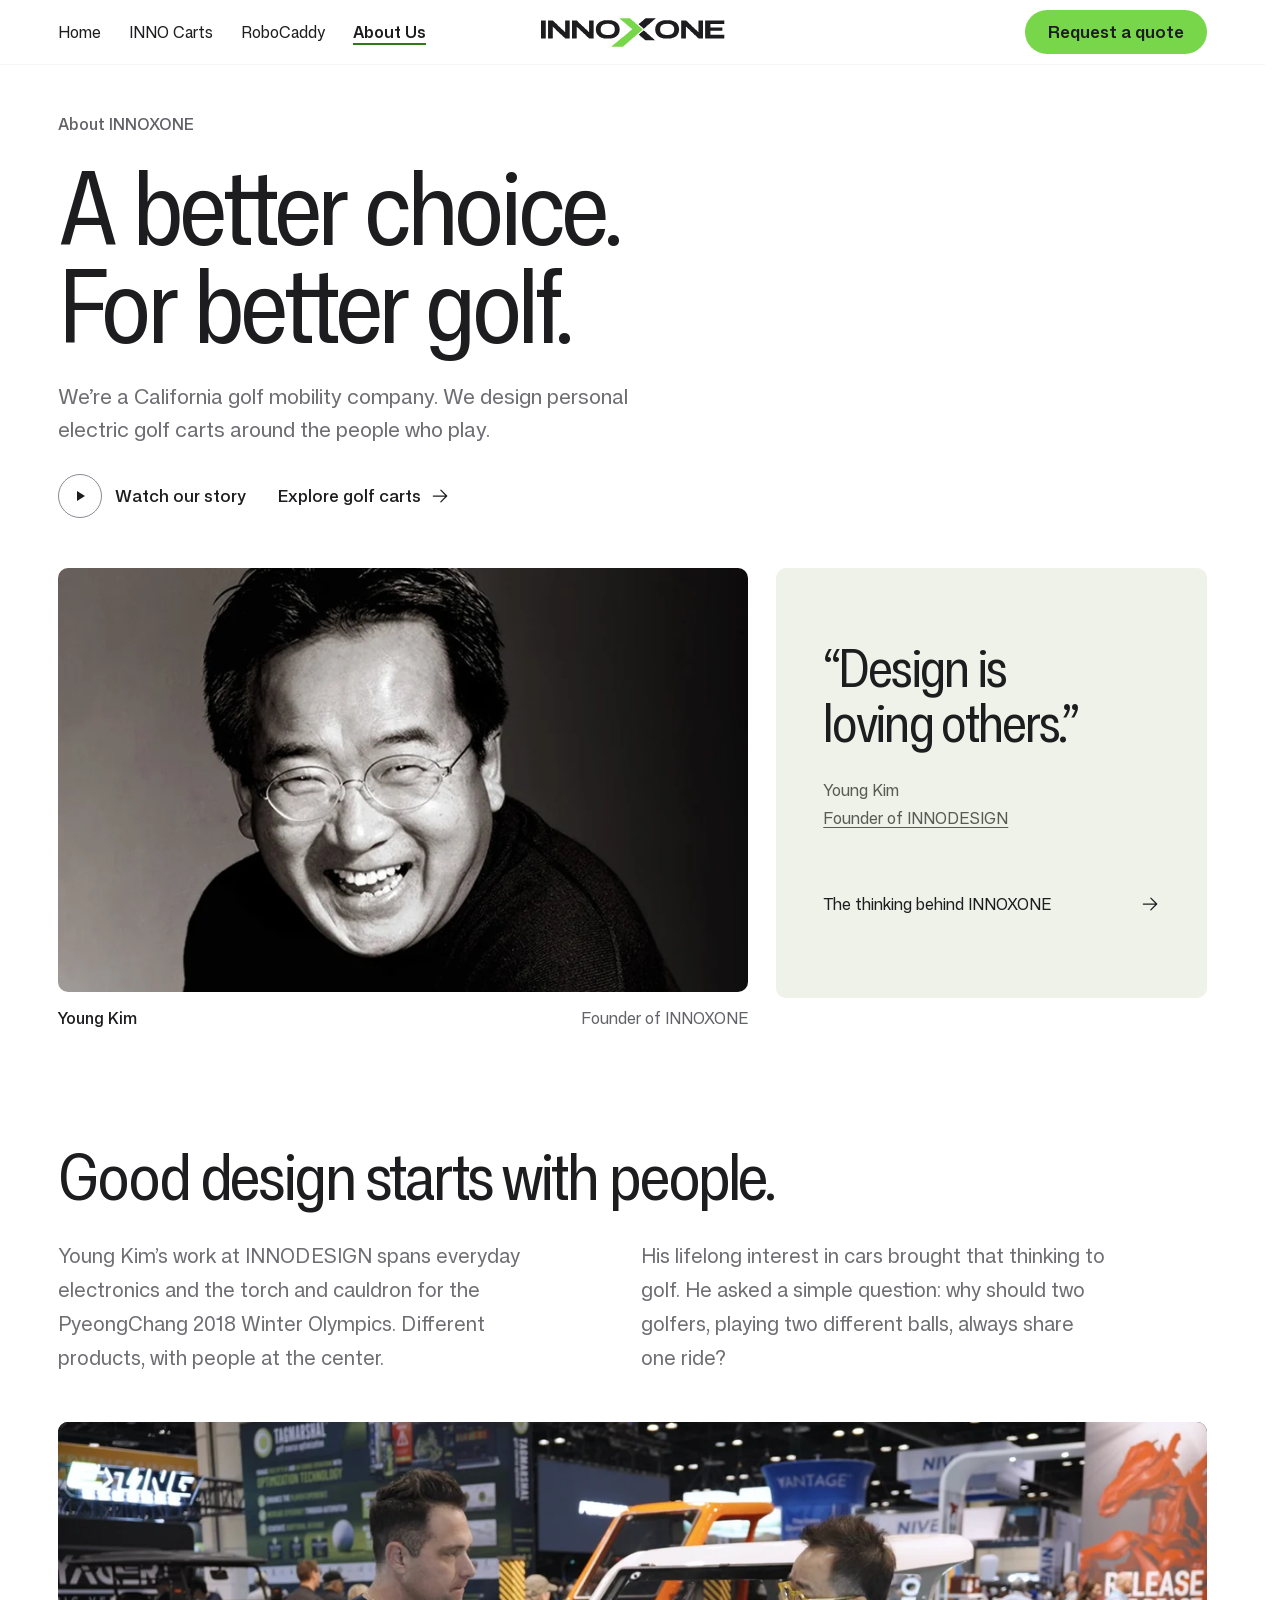
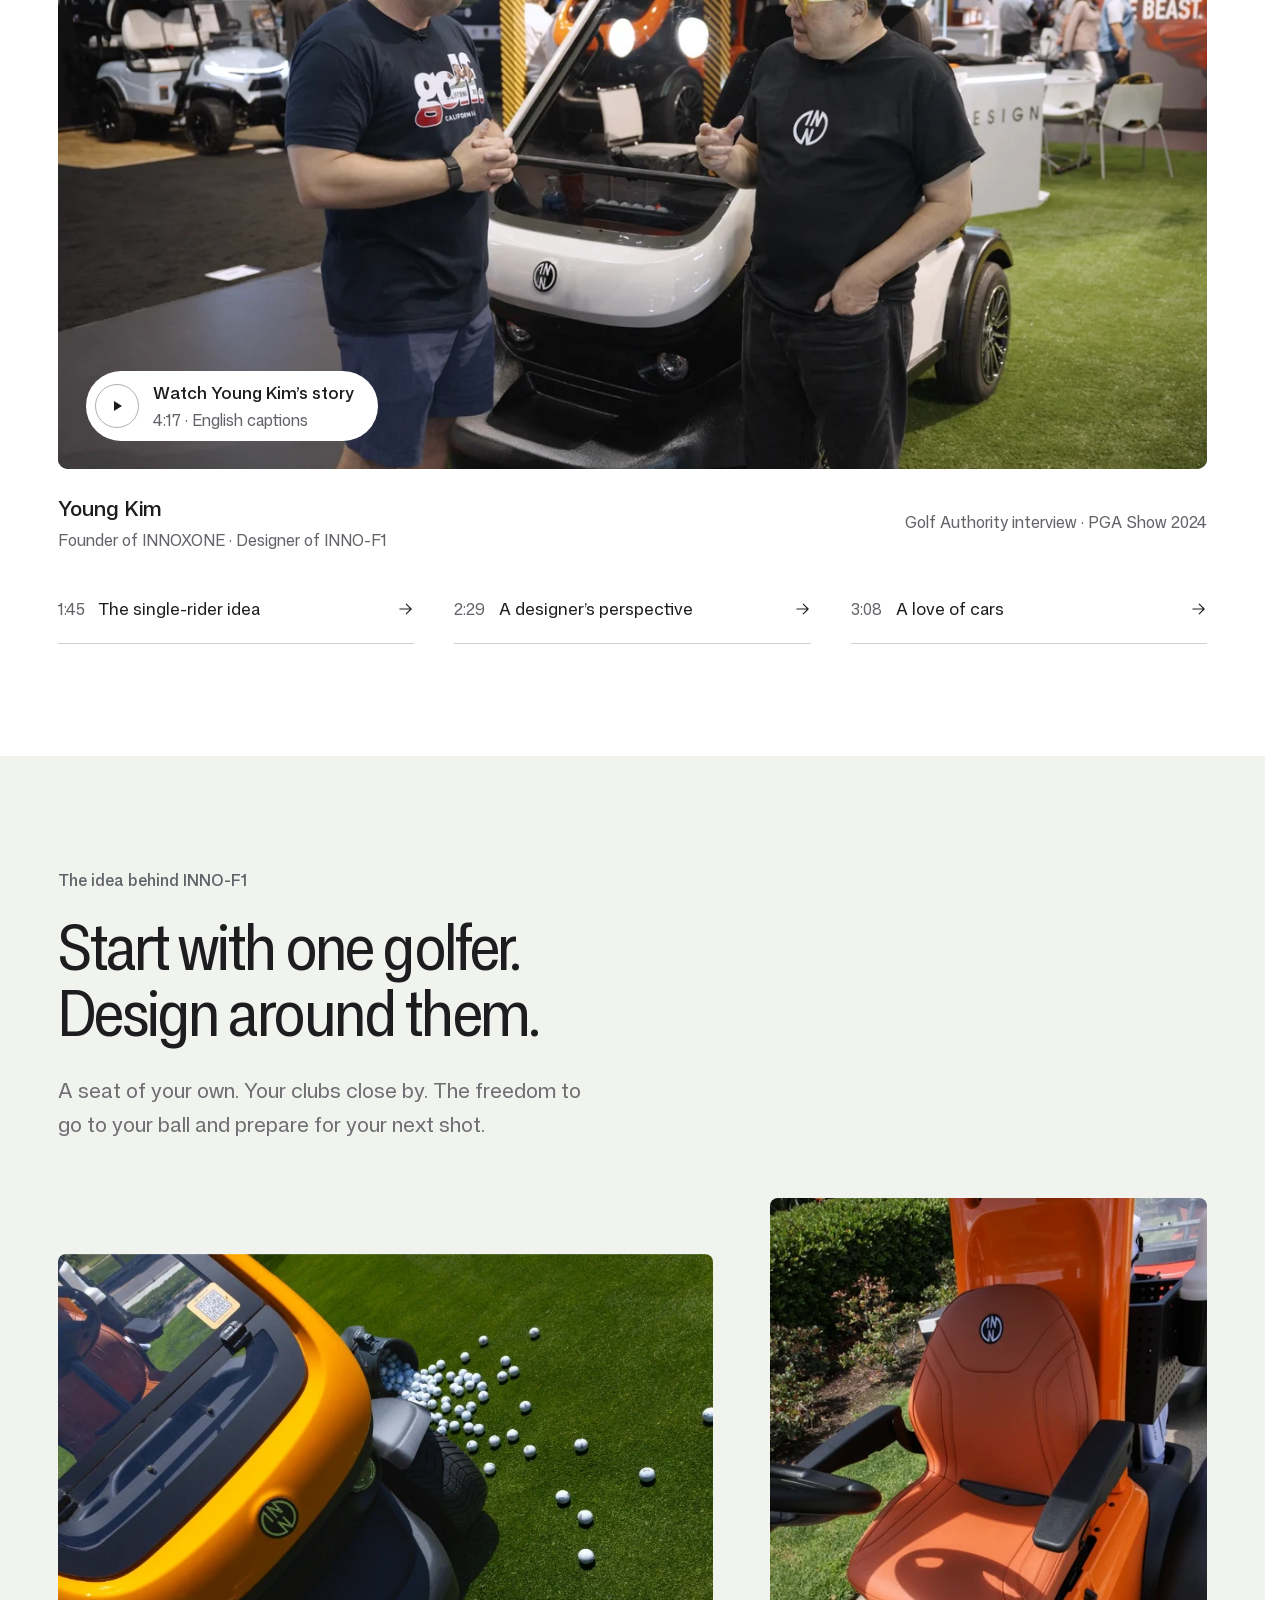
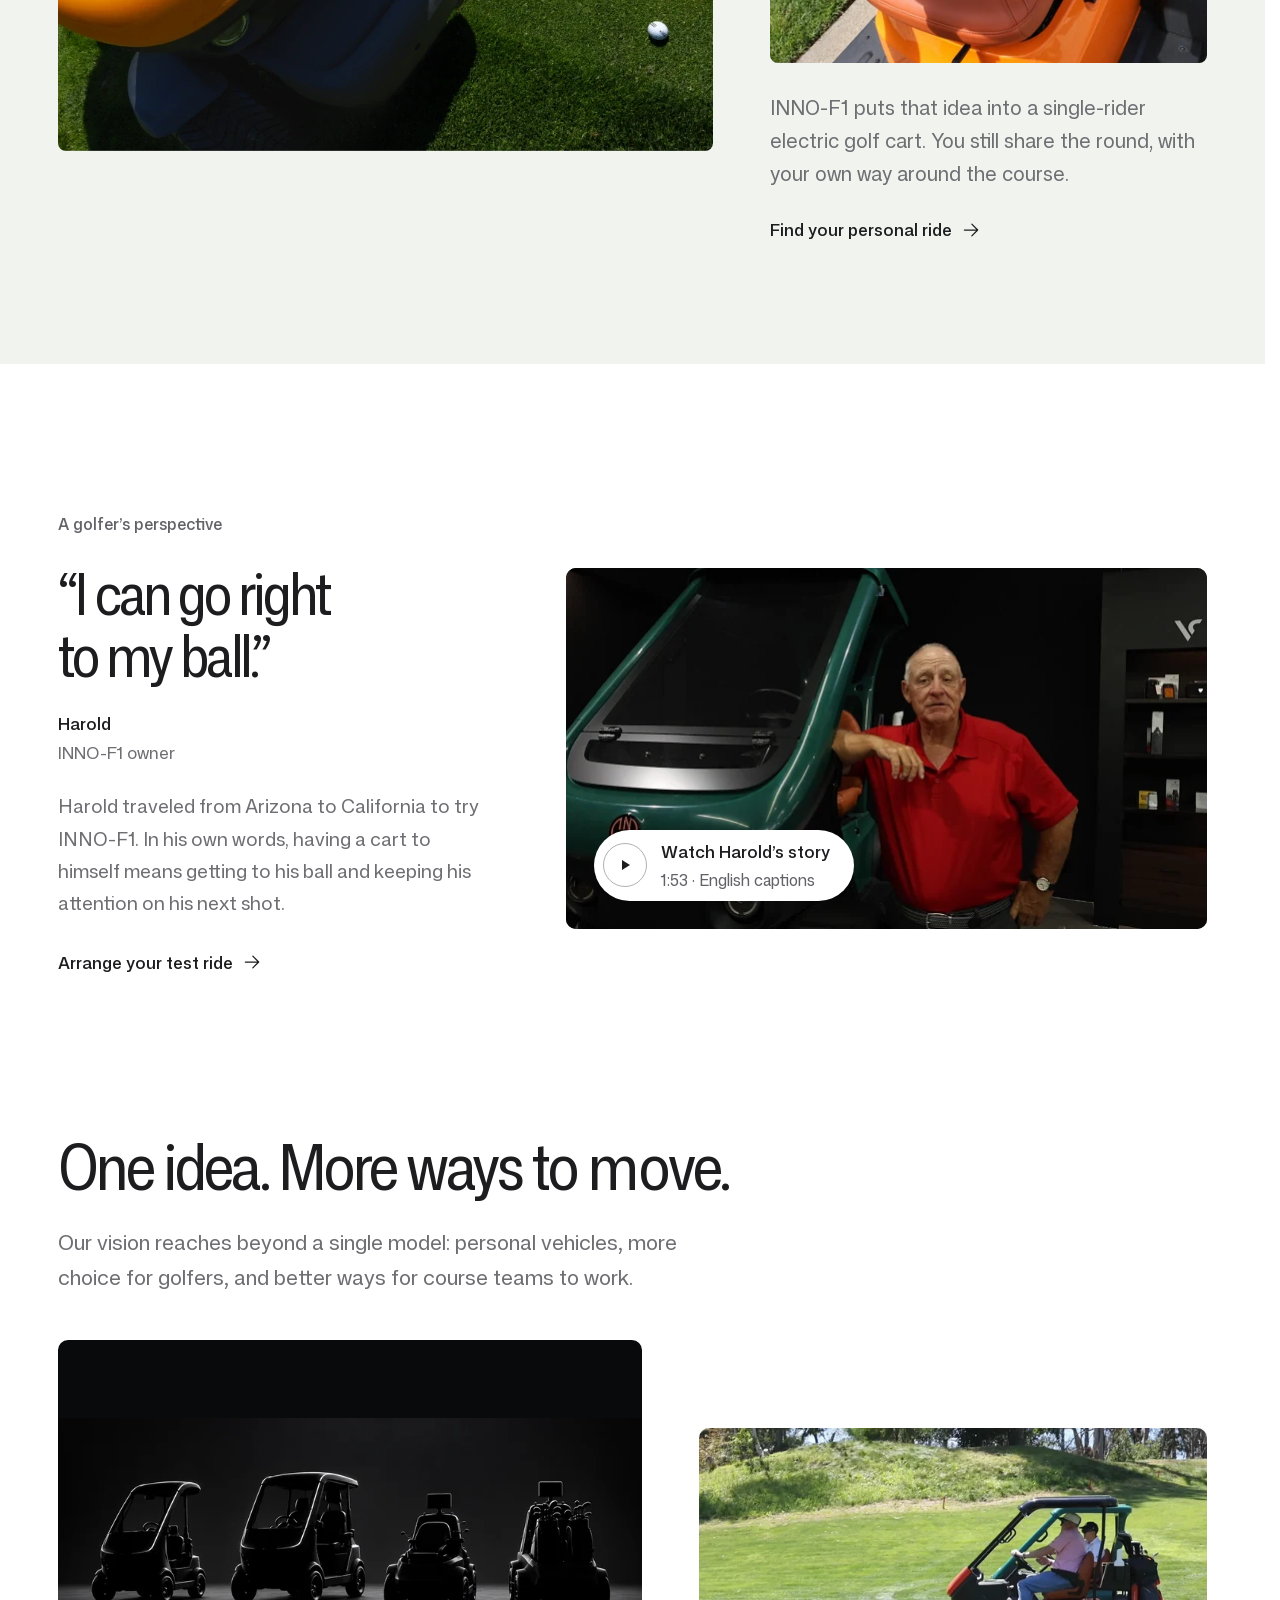
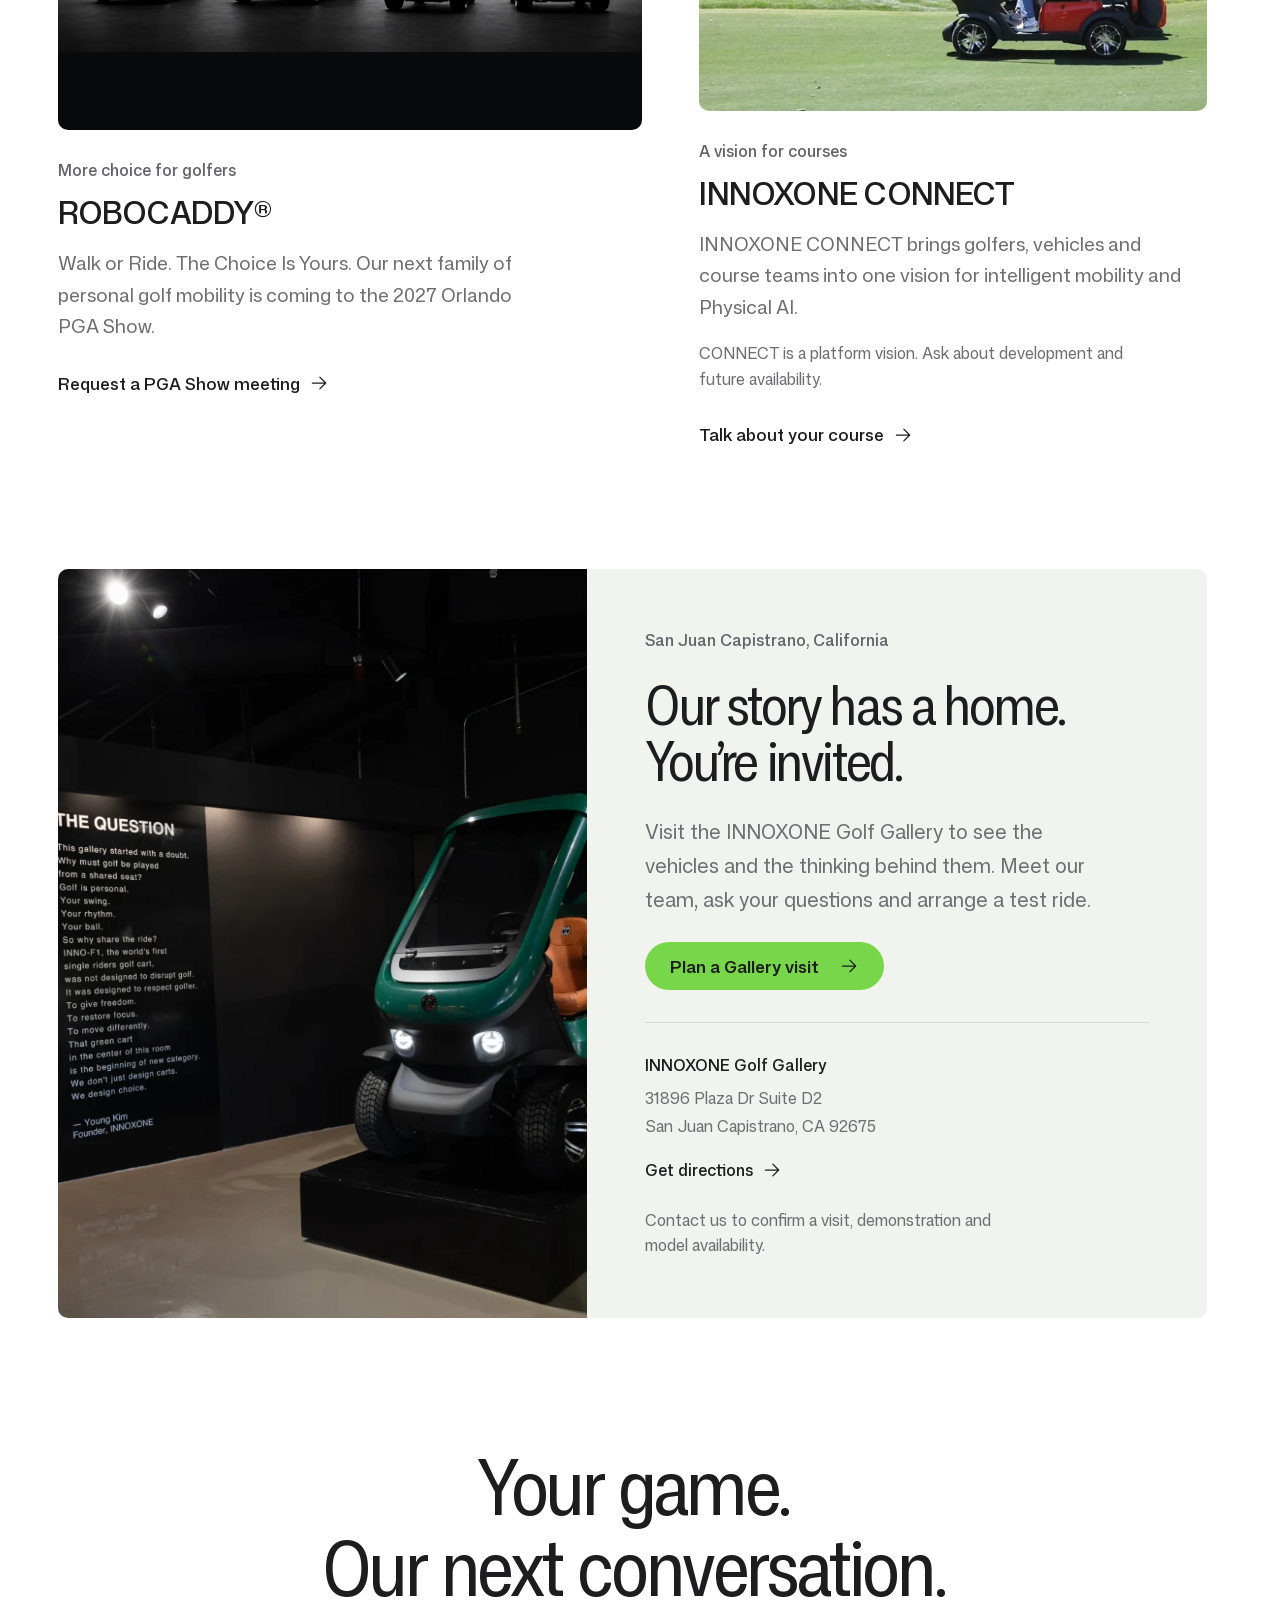
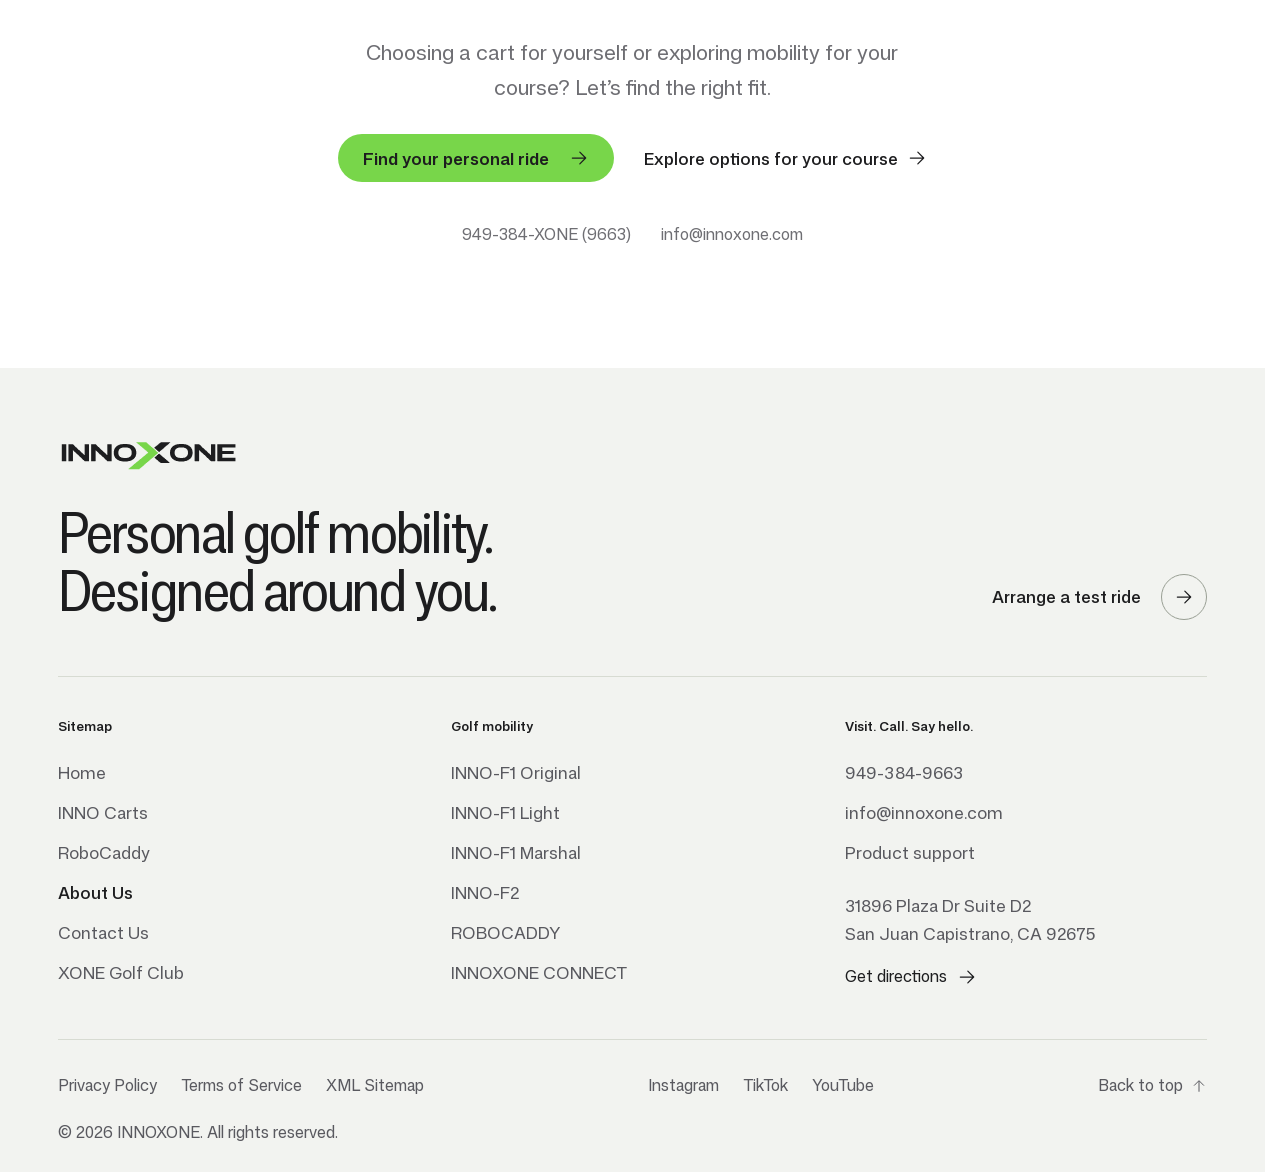
==== commit 56707bfb: "Introduce RoboCaddy storytelling and PGA Show visit requests" ====
--- a/about/index.html
+++ b/about/index.html
@@ -296,15 +296,15 @@
   .pill:hover,:is(.pill,.card-detail-link,.dialog-close,.film-play):active{transform:none}
   :is(.pill,.text-link,.footer-directions):hover>.arrow{transform:none}
 }
-</style><noscript><style>.menu-button{display:none}.site-header .nav-left{display:flex}.site-header .nav-left>a:not([aria-current]){display:none}.site-header .nav-left>a{font-size:11px}.site-header .wordmark{width:110px}.site-header .nav-right{display:none}.site-header .header-inner{grid-template-columns:1fr auto}</style></noscript><script type="application/ld+json">{"@context":"https://schema.org","@graph":[{"@type":"Organization","@id":"https://www.innoxone.com/#organization","name":"INNOXONE","url":"https://www.innoxone.com/","logo":"https://ausystems.github.io/innoxone/assets/innoxone-logo.svg","founder":{"@id":"https://ausystems.github.io/innoxone/about/#young-kim"},"telephone":"+19493849663","email":"info@innoxone.com","address":{"@type":"PostalAddress","streetAddress":"31896 Plaza Dr Suite D2","addressLocality":"San Juan Capistrano","addressRegion":"CA","postalCode":"92675","addressCountry":"US"},"sameAs":["https://www.instagram.com/innoxone.golf","https://www.tiktok.com/@innoxone","https://www.youtube.com/@innodesign6980"]},{"@type":"Person","@id":"https://ausystems.github.io/innoxone/about/#young-kim","name":"Young Kim","jobTitle":"Founder of INNOXONE","worksFor":{"@id":"https://www.innoxone.com/#organization"},"image":"https://ausystems.github.io/innoxone/assets/about-young-kim-1094.webp"},{"@type":"AboutPage","@id":"https://ausystems.github.io/innoxone/about/#webpage","url":"https://ausystems.github.io/innoxone/about/","name":"About INNOXONE | Young Kim & Personal Golf Mobility","description":"Meet the people and ideas behind INNOXONE. Discover Young Kim’s design story, hear from an INNO-F1 owner, and visit our Golf Gallery in California.","about":{"@id":"https://www.innoxone.com/#organization"},"mainEntity":{"@id":"https://www.innoxone.com/#organization"},"inLanguage":"en-US","primaryImageOfPage":{"@type":"ImageObject","url":"https://ausystems.github.io/innoxone/assets/about-young-kim-1094.webp","width":1094,"height":672}},{"@type":"BreadcrumbList","itemListElement":[{"@type":"ListItem","position":1,"name":"Home","item":"https://ausystems.github.io/innoxone/"},{"@type":"ListItem","position":2,"name":"About Us","item":"https://ausystems.github.io/innoxone/about/"}]}]}</script></head><body id="top" class="about-page"><a class="skip-link" href="#main">Skip to content</a><header class="site-header"><div class="wrap header-inner"><nav class="nav-left" aria-label="Main navigation"><a href="../">Home</a><a href="../golf-carts-products/">Golf Carts &amp; Products</a><a href="../about/" aria-current="page">About Us</a></nav><button class="menu-button" type="button" data-open="site-menu" aria-controls="site-menu" aria-expanded="false"><span class="menu-lines" aria-hidden="true"></span>Menu</button><a class="wordmark" href="../" aria-label="INNOXONE home"><svg viewBox="0 0 1000 168" aria-hidden="true"><path fill="currentColor" fill-rule="evenodd" d="M298 89 L298 118 L274 118 L267 110 L265 110 L251 95 L249 95 L235 80 L233 80 L219 65 L217 65 L217 64 L209 57 L209 117 L208 117 L208 118 L184 118 L184 24 L210 24 L224 39 L226 39 L240 54 L242 54 L242 55 L243 55 L257 70 L259 70 L272 84 L274 84 L274 24 L298 24 L298 89 Z M380 100 L394 97 L394 96 L398 95 L399 93 L401 93 L401 92 L404 90 L404 88 L406 87 L406 85 L407 85 L407 83 L408 83 L408 79 L409 79 L409 62 L408 62 L408 58 L407 58 L406 54 L405 54 L404 51 L403 51 L402 49 L400 49 L398 46 L396 46 L396 45 L394 45 L394 44 L391 44 L391 43 L387 43 L387 42 L381 42 L381 41 L364 41 L364 42 L358 42 L358 43 L354 43 L354 44 L351 44 L351 45 L347 46 L346 48 L344 48 L344 49 L340 52 L340 54 L338 55 L337 61 L336 61 L335 75 L336 75 L336 81 L337 81 L337 83 L338 83 L338 86 L340 87 L340 89 L341 89 L345 94 L347 94 L347 95 L349 95 L349 96 L351 96 L351 97 L354 97 L354 98 L357 98 L357 99 L363 99 L363 100 L380 100 Z M347 116 L340 115 L340 114 L338 114 L338 113 L336 113 L336 112 L330 110 L329 108 L327 108 L327 107 L317 98 L317 96 L316 96 L316 94 L315 94 L315 92 L314 92 L314 90 L313 90 L313 88 L312 88 L311 80 L310 80 L310 61 L311 61 L312 53 L313 53 L313 51 L314 51 L316 45 L318 44 L318 42 L319 42 L327 33 L329 33 L330 31 L332 31 L332 30 L334 30 L334 29 L336 29 L336 28 L338 28 L338 27 L341 27 L341 26 L344 26 L344 25 L347 25 L347 24 L352 24 L352 23 L359 23 L359 22 L386 22 L386 23 L393 23 L393 24 L397 24 L397 25 L401 25 L401 26 L404 26 L404 27 L406 27 L406 28 L409 28 L409 29 L413 30 L414 32 L416 32 L417 34 L419 34 L419 35 L426 41 L426 43 L428 44 L428 46 L430 47 L431 52 L432 52 L432 54 L433 54 L434 63 L435 63 L435 78 L434 78 L434 83 L433 83 L432 90 L431 90 L430 94 L428 95 L428 97 L426 98 L426 100 L425 100 L419 107 L417 107 L416 109 L414 109 L413 111 L411 111 L411 112 L409 112 L409 113 L407 113 L407 114 L398 116 L398 117 L387 118 L387 119 L358 119 L358 118 L351 118 L351 117 L347 117 L347 116 Z M784 65 L784 118 L760 118 L760 117 L759 117 L759 24 L785 24 L785 25 L786 25 L788 28 L790 28 L805 44 L807 44 L821 59 L823 59 L837 74 L839 74 L848 84 L850 84 L850 24 L874 24 L874 117 L873 117 L873 118 L850 118 L850 117 L849 117 L848 115 L846 115 L832 100 L830 100 L815 84 L813 84 L799 69 L797 69 L786 57 L784 57 L784 65 Z M137 75 L138 75 L146 84 L148 84 L148 24 L172 24 L172 118 L148 118 L148 117 L147 117 L142 111 L140 111 L126 96 L124 96 L110 81 L108 81 L93 65 L91 65 L84 57 L82 57 L82 58 L83 58 L83 117 L82 117 L82 118 L58 118 L58 24 L83 24 L83 25 L85 25 L99 40 L101 40 L115 55 L117 55 L117 56 L118 56 L132 71 L134 71 L137 75 Z M915 118 L886 118 L886 117 L885 117 L885 24 L986 24 L986 42 L913 42 L913 61 L976 61 L976 77 L975 77 L975 78 L913 78 L913 99 L986 99 L986 118 L915 118 Z M702 98 L707 97 L707 96 L709 96 L710 94 L712 94 L712 93 L718 88 L718 86 L719 86 L719 84 L720 84 L720 82 L721 82 L721 78 L722 78 L722 63 L721 63 L721 59 L720 59 L718 53 L717 53 L712 47 L710 47 L710 46 L708 46 L708 45 L706 45 L706 44 L703 44 L703 43 L700 43 L700 42 L693 42 L693 41 L670 42 L670 43 L667 43 L667 44 L664 44 L664 45 L658 47 L658 48 L652 53 L652 55 L651 55 L651 57 L650 57 L650 60 L649 60 L649 64 L648 64 L648 77 L649 77 L649 82 L650 82 L652 88 L653 88 L658 94 L660 94 L661 96 L664 96 L664 97 L670 98 L670 99 L676 99 L676 100 L694 100 L694 99 L700 99 L700 98 L702 98 Z M21 64 L21 24 L46 24 L46 118 L21 118 L21 64 Z M741 45 L742 48 L743 48 L743 50 L744 50 L744 52 L745 52 L746 59 L747 59 L747 65 L748 65 L748 76 L747 76 L747 82 L746 82 L745 89 L744 89 L744 91 L743 91 L741 97 L738 99 L738 101 L737 101 L733 106 L731 106 L729 109 L727 109 L727 110 L725 110 L724 112 L719 113 L719 114 L717 114 L717 115 L710 116 L710 117 L706 117 L706 118 L700 118 L700 119 L670 119 L670 118 L664 118 L664 117 L656 116 L656 115 L653 115 L653 114 L651 114 L651 113 L646 112 L645 110 L641 109 L638 105 L636 105 L636 104 L633 102 L633 100 L630 98 L630 96 L628 95 L628 93 L627 93 L627 91 L626 91 L626 89 L625 89 L624 82 L623 82 L622 67 L623 67 L623 59 L624 59 L624 55 L625 55 L625 53 L626 53 L626 50 L627 50 L628 46 L630 45 L630 43 L633 41 L633 39 L634 39 L636 36 L638 36 L640 33 L642 33 L643 31 L645 31 L645 30 L647 30 L647 29 L649 29 L649 28 L651 28 L651 27 L654 27 L654 26 L657 26 L657 25 L660 25 L660 24 L671 23 L671 22 L699 22 L699 23 L705 23 L705 24 L710 24 L710 25 L717 26 L717 27 L719 27 L719 28 L721 28 L721 29 L723 29 L723 30 L729 32 L732 36 L734 36 L734 37 L738 40 L738 42 L739 42 L741 45 Z M548 108 L546 108 L542 103 L540 103 L540 102 L536 99 L536 97 L539 96 L544 90 L546 90 L551 84 L553 84 L558 78 L560 78 L561 76 L563 76 L565 79 L567 79 L573 86 L575 86 L581 93 L583 93 L588 99 L590 99 L596 106 L598 106 L604 113 L606 113 L612 120 L614 120 L614 121 L615 121 L619 126 L621 126 L622 128 L570 128 L570 127 L569 127 L567 124 L565 124 L561 119 L559 119 L554 113 L552 113 L548 108 Z M583 12 L624 12 L624 14 L623 14 L621 17 L619 17 L614 23 L612 23 L607 29 L605 29 L600 35 L598 35 L598 36 L597 36 L592 42 L590 42 L585 48 L583 48 L578 54 L576 54 L571 60 L569 60 L563 67 L561 67 L561 66 L560 66 L556 61 L554 61 L548 54 L546 54 L540 47 L538 47 L538 46 L535 44 L535 42 L536 42 L537 40 L539 40 L543 35 L545 35 L549 30 L551 30 L554 26 L556 26 L560 21 L562 21 L562 20 L563 20 L566 16 L568 16 L571 12 L583 12 Z"/><path fill="var(--green)" fill-rule="evenodd" d="M436 162 L392 162 L392 160 L393 160 L394 158 L396 158 L400 153 L402 153 L406 148 L408 148 L411 144 L413 144 L417 139 L419 139 L423 134 L425 134 L429 129 L431 129 L435 124 L437 124 L440 120 L442 120 L442 119 L443 119 L446 115 L448 115 L452 110 L454 110 L457 106 L459 106 L459 105 L460 105 L463 101 L465 101 L469 96 L471 96 L474 92 L476 92 L480 87 L482 87 L482 86 L483 86 L486 82 L488 82 L492 77 L494 77 L497 73 L499 73 L499 72 L501 71 L501 69 L500 69 L497 65 L495 65 L490 59 L488 59 L484 54 L482 54 L478 49 L476 49 L471 43 L469 43 L465 38 L463 38 L459 33 L457 33 L457 32 L456 32 L452 27 L450 27 L446 22 L444 22 L440 17 L438 17 L438 16 L435 14 L435 12 L489 12 L489 13 L491 13 L495 18 L497 18 L503 25 L505 25 L511 32 L513 32 L519 39 L521 39 L526 45 L528 45 L534 52 L536 52 L542 59 L544 59 L550 66 L552 66 L557 72 L554 73 L549 79 L547 79 L542 85 L540 85 L535 91 L533 91 L527 98 L525 98 L520 104 L518 104 L513 110 L511 110 L506 116 L504 116 L499 122 L497 122 L492 128 L490 128 L484 135 L482 135 L477 141 L475 141 L470 147 L468 147 L463 153 L461 153 L461 154 L460 154 L456 159 L454 159 L452 162 L436 162 Z"/></svg></a><div class="nav-right"><a class="pill" href="../contact/" data-inquiry="general"><span class="cta-wide">Request a quote</span><span class="cta-short">Inquire</span></a></div></div></header><main id="main"><section class="about-hero wrap" aria-labelledby="about-title"><div class="about-hero-copy"><p class="story-label">About INNOXONE</p><h1 id="about-title" data-reveal-title><span>A better choice.</span> <span>For better golf.</span></h1><p>We’re a California golf mobility company. We design personal electric golf carts around the people who play.</p><div class="about-hero-actions"><a class="film-link" href="#founder-film-frame" data-play-film="founder-film" data-scroll="true" aria-controls="founder-film"><span class="play-circle" aria-hidden="true"></span>Watch our story</a><a class="text-link" href="../golf-carts-products/">Explore golf carts<svg class="arrow" viewBox="0 0 24 24" aria-hidden="true"><path d="M4 12h15M13 5l7 7-7 7"/></svg></a></div></div><div class="about-cover"><figure class="hero-portrait"><div class="portrait-frame media-reveal"><img src="../assets/about-young-kim-1094.webp" srcset="../assets/about-young-kim-480.webp 480w, ../assets/about-young-kim-800.webp 800w, ../assets/about-young-kim-1094.webp 1094w" sizes="(max-width:767px) 90vw, 60vw" width="1094" height="672" alt="Young Kim, founder of INNOXONE, smiling in a black-and-white portrait." fetchpriority="high" decoding="async"></div><figcaption><strong>Young Kim</strong><span>Founder of INNOXONE</span></figcaption></figure><figure class="founder-quote"><blockquote>“Design is loving others.”</blockquote><figcaption>Young Kim<br><a href="https://innodesignproducts.com/about/">Founder of INNODESIGN</a></figcaption><a class="quote-story-link" href="#founder">The thinking behind INNOXONE<svg class="arrow" viewBox="0 0 24 24" aria-hidden="true"><path d="M4 12h15M13 5l7 7-7 7"/></svg></a></figure></div></section><section class="founder-section wrap" id="founder" aria-labelledby="founder-title"><div class="founder-intro"><h2 id="founder-title" data-reveal-title>Good design starts with people.</h2><div class="founder-bio"><p>Young Kim’s work at INNODESIGN spans everyday electronics and the torch and cauldron for the PyeongChang 2018 Winter Olympics. Different products, with people at the center.</p><p>His lifelong interest in cars brought that thinking to golf. He asked a simple question: why should two golfers, playing two different balls, always share one ride?</p></div></div><div class="founder-cinema"><div class="film" id="founder-film-frame"><video class="story-film" id="founder-film" controls playsinline preload="none" loading="lazy" poster="../assets/young-kim-640.webp" tabindex="0" aria-label="Watch Young Kim’s story"><source src="../assets/young-kim-story.mp4" type="video/mp4"><track kind="captions" srclang="en" label="English" src="../assets/young-kim-story.vtt" default>Your browser does not support embedded video. <a href="../assets/young-kim-story.mp4">Open the film</a>.</video><img class="film-cover" src="../assets/young-kim-1920.webp" srcset="../assets/young-kim-640.webp 640w, ../assets/young-kim-800.webp 800w, ../assets/young-kim-1280.webp 1280w, ../assets/young-kim-1600.webp 1600w, ../assets/young-kim-1920.webp 1920w" sizes="(max-width:900px) 90vw, 90vw" width="1920" height="1080" alt="Young Kim speaking into a microphone beside a golf cart at the 2024 PGA Show." loading="lazy" decoding="async"><button class="film-play" type="button" data-play-film="founder-film" aria-controls="founder-film"><span class="play-circle" aria-hidden="true"></span><span>Watch Young Kim’s story<small>4:17 · English captions</small></span></button></div><p class="film-status" id="founder-film-status" role="status" hidden>The film couldn’t load. <a href="../assets/young-kim-story.mp4">Open the film directly</a>.</p><div class="film-caption"><p><strong>Young Kim</strong><span>Founder of INNOXONE · Designer of INNO-F1</span></p><p>Golf Authority interview · PGA Show 2024</p></div></div><div class="film-chapters" role="group" aria-label="Young Kim interview chapters"><button type="button" data-play-film="founder-film" data-time="105.3" data-scroll="true" aria-controls="founder-film"><span class="chapter-time">1:45</span><span class="chapter-name">The single-rider idea</span><svg class="arrow" viewBox="0 0 24 24" aria-hidden="true"><path d="M4 12h15M13 5l7 7-7 7"/></svg></button><button type="button" data-play-film="founder-film" data-time="149.4" data-scroll="true" aria-controls="founder-film"><span class="chapter-time">2:29</span><span class="chapter-name">A designer’s perspective</span><svg class="arrow" viewBox="0 0 24 24" aria-hidden="true"><path d="M4 12h15M13 5l7 7-7 7"/></svg></button><button type="button" data-play-film="founder-film" data-time="188" data-scroll="true" aria-controls="founder-film"><span class="chapter-time">3:08</span><span class="chapter-name">A love of cars</span><svg class="arrow" viewBox="0 0 24 24" aria-hidden="true"><path d="M4 12h15M13 5l7 7-7 7"/></svg></button></div></section><section class="purpose-section" aria-labelledby="purpose-title"><div class="wrap"><div class="purpose-heading"><p class="story-label">The idea behind INNO-F1</p><h2 id="purpose-title" data-reveal-title><span>Start with one golfer.</span> <span>Design around them.</span></h2><p>A seat of your own. Your clubs close by. The freedom to go to your ball and prepare for your next shot.</p></div><div class="design-photos"><figure class="design-overhead media-reveal"><img src="../assets/about-overhead-1000.webp" srcset="../assets/about-overhead-480.webp 480w, ../assets/about-overhead-1000.webp 1000w" sizes="(max-width:767px) 90vw, 58vw" width="1000" height="667" alt="Overhead view of an orange INNO-F1 golf cart beside golf balls on the grass." loading="lazy" decoding="async"></figure><div class="design-aside"><figure class="design-seat media-reveal"><img src="../assets/seat-1000.webp" srcset="../assets/seat-480.webp 480w, ../assets/seat-1000.webp 1000w" sizes="(max-width:767px) 43vw, 30vw" width="1000" height="1227" alt="An orange single seat with armrests inside an INNO-F1 golf cart." loading="lazy" decoding="async"></figure><div class="purpose-close"><p>INNO-F1 puts that idea into a single-rider electric golf cart. You still share the round, with your own way around the course.</p><a class="text-link" href="../golf-carts-products/">Find your personal ride<svg class="arrow" viewBox="0 0 24 24" aria-hidden="true"><path d="M4 12h15M13 5l7 7-7 7"/></svg></a></div></div></div></div></section><section class="owner-section wrap" aria-labelledby="owner-title"><div class="owner-grid"><div class="owner-copy"><p class="story-label">A golfer’s perspective</p><h2 class="sr-only" id="owner-title">Harold’s INNO-F1 experience</h2><blockquote>“I can go right to my ball.”</blockquote><p class="owner-attribution">Harold<span>INNO-F1 owner</span></p><p>Harold traveled from Arizona to California to try INNO-F1. In his own words, having a cart to himself means getting to his ball and keeping his attention on his next shot.</p><a class="text-link" href="../contact/?interest=test-ride" data-inquiry="test-ride">Arrange your test ride<svg class="arrow" viewBox="0 0 24 24" aria-hidden="true"><path d="M4 12h15M13 5l7 7-7 7"/></svg></a></div><div class="owner-media"><div class="film" id="owner-film-frame"><video class="story-film" id="owner-film" controls playsinline preload="none" loading="lazy" poster="../assets/about-harold-640.webp" tabindex="0" aria-label="Watch Harold’s story"><source src="../assets/harold-story.mp4" type="video/mp4"><track kind="captions" srclang="en" label="English" src="../assets/harold-story.vtt" default>Your browser does not support embedded video. <a href="../assets/harold-story.mp4">Open the film</a>.</video><img class="film-cover" src="../assets/harold-poster.webp" srcset="../assets/about-harold-640.webp 640w, ../assets/harold-poster.webp 1280w" sizes="(max-width:900px) 90vw, 48vw" width="1280" height="720" alt="Harold beside his green INNO-F1, sharing his experience as an owner." loading="lazy" decoding="async"><button class="film-play" type="button" data-play-film="owner-film" aria-controls="owner-film"><span class="play-circle" aria-hidden="true"></span><span>Watch Harold’s story<small>1:53 · English captions</small></span></button></div><p class="film-status" id="owner-film-status" role="status" hidden>The film couldn’t load. <a href="../assets/harold-story.mp4">Open the film directly</a>.</p></div></div></section><section class="future-section" aria-labelledby="future-title"><div class="wrap future-intro"><h2 id="future-title" data-reveal-title><span>One idea.</span> <span>More ways to move.</span></h2><p>Our vision reaches beyond a single model: personal vehicles, more choice for golfers, and better ways for course teams to work.</p></div><div class="wrap future-paths"><article><figure class="future-preview future-preview-robo media-reveal"><img src="../assets/robocaddy-teaser-1280.webp" srcset="../assets/robocaddy-teaser-768.webp 768w, ../assets/robocaddy-teaser-1280.webp 1280w" sizes="(max-width:767px) 90vw, 48vw" width="1280" height="512" alt="The upcoming ROBOCADDY family shown in silhouette." loading="lazy" decoding="async"></figure><p class="path-label">More choice for golfers</p><h3>ROBOCADDY®</h3><p>Walk or Ride. The Choice Is Yours. Our next family of personal golf mobility is coming to the 2027 Orlando PGA Show.</p><a class="text-link" href="../golf-carts-products/#product-robocaddy">Request a PGA Show meeting<svg class="arrow" viewBox="0 0 24 24" aria-hidden="true"><path d="M4 12h15M13 5l7 7-7 7"/></svg></a></article><article><figure class="future-preview media-reveal"><img src="../assets/connect-golfer-1000.webp" srcset="../assets/connect-golfer-640.webp 640w, ../assets/connect-golfer-1000.webp 1000w, ../assets/connect-golfer-1600.webp 1600w" sizes="(max-width:767px) 90vw, 40vw" width="1600" height="900" alt="Golfers moving independently in INNO-F1 carts across a green fairway." loading="lazy" decoding="async"></figure><p class="path-label">A vision for courses</p><h3>INNOXONE CONNECT</h3><p>INNOXONE CONNECT brings golfers, vehicles and course teams into one vision for intelligent mobility and Physical AI.</p><p class="future-note">CONNECT is a platform vision. Ask about development and future availability.</p><a class="text-link" href="../contact/?interest=connect-igo" data-inquiry="connect-igo">Talk about your course<svg class="arrow" viewBox="0 0 24 24" aria-hidden="true"><path d="M4 12h15M13 5l7 7-7 7"/></svg></a></article></div></section><section class="gallery-section wrap" id="visit" aria-labelledby="gallery-title"><div class="gallery-grid"><figure class="gallery-portrait media-reveal"><img src="../assets/about-gallery-question-884.webp" srcset="../assets/about-gallery-question-440.webp 440w, ../assets/about-gallery-question-884.webp 884w" sizes="(max-width:767px) 90vw, 42vw" width="884" height="1000" alt="A green INNO-F1 displayed beside Young Kim’s design statement at the INNOXONE Golf Gallery." loading="lazy" decoding="async"></figure><div class="gallery-copy"><p class="story-label">San Juan Capistrano, California</p><h2 id="gallery-title" data-reveal-title><span>Our story has a home.</span> <span>You’re invited.</span></h2><p>Visit the INNOXONE Golf Gallery to see the vehicles and the thinking behind them. Meet our team, ask your questions and arrange a test ride.</p><a class="pill" href="../contact/?interest=gallery-visit" data-inquiry="gallery-visit">Plan a Gallery visit<svg class="arrow" viewBox="0 0 24 24" aria-hidden="true"><path d="M4 12h15M13 5l7 7-7 7"/></svg></a><div class="gallery-address"><strong>INNOXONE Golf Gallery</strong><address>31896 Plaza Dr Suite D2<br>San Juan Capistrano, CA 92675</address><a class="text-link" href="https://maps.app.goo.gl/sYTsCQduQt7NKxdF8">Get directions<svg class="arrow" viewBox="0 0 24 24" aria-hidden="true"><path d="M4 12h15M13 5l7 7-7 7"/></svg></a></div><p class="visit-note">Contact us to confirm a visit, demonstration and model availability.</p></div></div></section><section class="conversation-section wrap" aria-labelledby="conversation-title"><h2 id="conversation-title">Your game.<br>Our next conversation.</h2><p>Choosing a cart for yourself or exploring mobility for your course? Let’s find the right fit.</p><div class="conversation-actions"><a class="pill" href="../contact/?interest=personal-ride-experience" data-inquiry="personal-ride-experience">Find your personal ride<svg class="arrow" viewBox="0 0 24 24" aria-hidden="true"><path d="M4 12h15M13 5l7 7-7 7"/></svg></a><a class="text-link" href="../contact/?interest=course-demonstration" data-inquiry="course-demonstration">Explore options for your course<svg class="arrow" viewBox="0 0 24 24" aria-hidden="true"><path d="M4 12h15M13 5l7 7-7 7"/></svg></a></div><div class="conversation-contact"><a href="tel:+19493849663" data-inquiry="general">949-384-XONE (9663)</a><a href="mailto:info@innoxone.com" data-inquiry="general">info@innoxone.com</a></div></section></main><footer class="global-footer site-footer" id="site-footer"><div class="wrap">
+</style><noscript><style>.menu-button{display:none}.site-header .nav-left{display:flex}.site-header .nav-left>a:not([aria-current]){display:none}.site-header .nav-left>a{font-size:11px}.site-header .wordmark{width:110px}.site-header .nav-right{display:none}.site-header .header-inner{grid-template-columns:1fr auto}</style></noscript><script type="application/ld+json">{"@context":"https://schema.org","@graph":[{"@type":"Organization","@id":"https://www.innoxone.com/#organization","name":"INNOXONE","url":"https://www.innoxone.com/","logo":"https://ausystems.github.io/innoxone/assets/innoxone-logo.svg","founder":{"@id":"https://ausystems.github.io/innoxone/about/#young-kim"},"telephone":"+19493849663","email":"info@innoxone.com","address":{"@type":"PostalAddress","streetAddress":"31896 Plaza Dr Suite D2","addressLocality":"San Juan Capistrano","addressRegion":"CA","postalCode":"92675","addressCountry":"US"},"sameAs":["https://www.instagram.com/innoxone.golf","https://www.tiktok.com/@innoxone","https://www.youtube.com/@innodesign6980"]},{"@type":"Person","@id":"https://ausystems.github.io/innoxone/about/#young-kim","name":"Young Kim","jobTitle":"Founder of INNOXONE","worksFor":{"@id":"https://www.innoxone.com/#organization"},"image":"https://ausystems.github.io/innoxone/assets/about-young-kim-1094.webp"},{"@type":"AboutPage","@id":"https://ausystems.github.io/innoxone/about/#webpage","url":"https://ausystems.github.io/innoxone/about/","name":"About INNOXONE | Young Kim & Personal Golf Mobility","description":"Meet the people and ideas behind INNOXONE. Discover Young Kim’s design story, hear from an INNO-F1 owner, and visit our Golf Gallery in California.","about":{"@id":"https://www.innoxone.com/#organization"},"mainEntity":{"@id":"https://www.innoxone.com/#organization"},"inLanguage":"en-US","primaryImageOfPage":{"@type":"ImageObject","url":"https://ausystems.github.io/innoxone/assets/about-young-kim-1094.webp","width":1094,"height":672}},{"@type":"BreadcrumbList","itemListElement":[{"@type":"ListItem","position":1,"name":"Home","item":"https://ausystems.github.io/innoxone/"},{"@type":"ListItem","position":2,"name":"About Us","item":"https://ausystems.github.io/innoxone/about/"}]}]}</script></head><body id="top" class="about-page"><a class="skip-link" href="#main">Skip to content</a><header class="site-header"><div class="wrap header-inner"><nav class="nav-left" aria-label="Main navigation"><a href="../">Home</a><a href="../golf-carts-products/">INNO Carts</a><a href="../robocaddy/">RoboCaddy</a><a href="../about/" aria-current="page">About Us</a></nav><button class="menu-button" type="button" data-open="site-menu" aria-controls="site-menu" aria-expanded="false"><span class="menu-lines" aria-hidden="true"></span>Menu</button><a class="wordmark" href="../" aria-label="INNOXONE home"><svg viewBox="0 0 1000 168" aria-hidden="true"><path fill="currentColor" fill-rule="evenodd" d="M298 89 L298 118 L274 118 L267 110 L265 110 L251 95 L249 95 L235 80 L233 80 L219 65 L217 65 L217 64 L209 57 L209 117 L208 117 L208 118 L184 118 L184 24 L210 24 L224 39 L226 39 L240 54 L242 54 L242 55 L243 55 L257 70 L259 70 L272 84 L274 84 L274 24 L298 24 L298 89 Z M380 100 L394 97 L394 96 L398 95 L399 93 L401 93 L401 92 L404 90 L404 88 L406 87 L406 85 L407 85 L407 83 L408 83 L408 79 L409 79 L409 62 L408 62 L408 58 L407 58 L406 54 L405 54 L404 51 L403 51 L402 49 L400 49 L398 46 L396 46 L396 45 L394 45 L394 44 L391 44 L391 43 L387 43 L387 42 L381 42 L381 41 L364 41 L364 42 L358 42 L358 43 L354 43 L354 44 L351 44 L351 45 L347 46 L346 48 L344 48 L344 49 L340 52 L340 54 L338 55 L337 61 L336 61 L335 75 L336 75 L336 81 L337 81 L337 83 L338 83 L338 86 L340 87 L340 89 L341 89 L345 94 L347 94 L347 95 L349 95 L349 96 L351 96 L351 97 L354 97 L354 98 L357 98 L357 99 L363 99 L363 100 L380 100 Z M347 116 L340 115 L340 114 L338 114 L338 113 L336 113 L336 112 L330 110 L329 108 L327 108 L327 107 L317 98 L317 96 L316 96 L316 94 L315 94 L315 92 L314 92 L314 90 L313 90 L313 88 L312 88 L311 80 L310 80 L310 61 L311 61 L312 53 L313 53 L313 51 L314 51 L316 45 L318 44 L318 42 L319 42 L327 33 L329 33 L330 31 L332 31 L332 30 L334 30 L334 29 L336 29 L336 28 L338 28 L338 27 L341 27 L341 26 L344 26 L344 25 L347 25 L347 24 L352 24 L352 23 L359 23 L359 22 L386 22 L386 23 L393 23 L393 24 L397 24 L397 25 L401 25 L401 26 L404 26 L404 27 L406 27 L406 28 L409 28 L409 29 L413 30 L414 32 L416 32 L417 34 L419 34 L419 35 L426 41 L426 43 L428 44 L428 46 L430 47 L431 52 L432 52 L432 54 L433 54 L434 63 L435 63 L435 78 L434 78 L434 83 L433 83 L432 90 L431 90 L430 94 L428 95 L428 97 L426 98 L426 100 L425 100 L419 107 L417 107 L416 109 L414 109 L413 111 L411 111 L411 112 L409 112 L409 113 L407 113 L407 114 L398 116 L398 117 L387 118 L387 119 L358 119 L358 118 L351 118 L351 117 L347 117 L347 116 Z M784 65 L784 118 L760 118 L760 117 L759 117 L759 24 L785 24 L785 25 L786 25 L788 28 L790 28 L805 44 L807 44 L821 59 L823 59 L837 74 L839 74 L848 84 L850 84 L850 24 L874 24 L874 117 L873 117 L873 118 L850 118 L850 117 L849 117 L848 115 L846 115 L832 100 L830 100 L815 84 L813 84 L799 69 L797 69 L786 57 L784 57 L784 65 Z M137 75 L138 75 L146 84 L148 84 L148 24 L172 24 L172 118 L148 118 L148 117 L147 117 L142 111 L140 111 L126 96 L124 96 L110 81 L108 81 L93 65 L91 65 L84 57 L82 57 L82 58 L83 58 L83 117 L82 117 L82 118 L58 118 L58 24 L83 24 L83 25 L85 25 L99 40 L101 40 L115 55 L117 55 L117 56 L118 56 L132 71 L134 71 L137 75 Z M915 118 L886 118 L886 117 L885 117 L885 24 L986 24 L986 42 L913 42 L913 61 L976 61 L976 77 L975 77 L975 78 L913 78 L913 99 L986 99 L986 118 L915 118 Z M702 98 L707 97 L707 96 L709 96 L710 94 L712 94 L712 93 L718 88 L718 86 L719 86 L719 84 L720 84 L720 82 L721 82 L721 78 L722 78 L722 63 L721 63 L721 59 L720 59 L718 53 L717 53 L712 47 L710 47 L710 46 L708 46 L708 45 L706 45 L706 44 L703 44 L703 43 L700 43 L700 42 L693 42 L693 41 L670 42 L670 43 L667 43 L667 44 L664 44 L664 45 L658 47 L658 48 L652 53 L652 55 L651 55 L651 57 L650 57 L650 60 L649 60 L649 64 L648 64 L648 77 L649 77 L649 82 L650 82 L652 88 L653 88 L658 94 L660 94 L661 96 L664 96 L664 97 L670 98 L670 99 L676 99 L676 100 L694 100 L694 99 L700 99 L700 98 L702 98 Z M21 64 L21 24 L46 24 L46 118 L21 118 L21 64 Z M741 45 L742 48 L743 48 L743 50 L744 50 L744 52 L745 52 L746 59 L747 59 L747 65 L748 65 L748 76 L747 76 L747 82 L746 82 L745 89 L744 89 L744 91 L743 91 L741 97 L738 99 L738 101 L737 101 L733 106 L731 106 L729 109 L727 109 L727 110 L725 110 L724 112 L719 113 L719 114 L717 114 L717 115 L710 116 L710 117 L706 117 L706 118 L700 118 L700 119 L670 119 L670 118 L664 118 L664 117 L656 116 L656 115 L653 115 L653 114 L651 114 L651 113 L646 112 L645 110 L641 109 L638 105 L636 105 L636 104 L633 102 L633 100 L630 98 L630 96 L628 95 L628 93 L627 93 L627 91 L626 91 L626 89 L625 89 L624 82 L623 82 L622 67 L623 67 L623 59 L624 59 L624 55 L625 55 L625 53 L626 53 L626 50 L627 50 L628 46 L630 45 L630 43 L633 41 L633 39 L634 39 L636 36 L638 36 L640 33 L642 33 L643 31 L645 31 L645 30 L647 30 L647 29 L649 29 L649 28 L651 28 L651 27 L654 27 L654 26 L657 26 L657 25 L660 25 L660 24 L671 23 L671 22 L699 22 L699 23 L705 23 L705 24 L710 24 L710 25 L717 26 L717 27 L719 27 L719 28 L721 28 L721 29 L723 29 L723 30 L729 32 L732 36 L734 36 L734 37 L738 40 L738 42 L739 42 L741 45 Z M548 108 L546 108 L542 103 L540 103 L540 102 L536 99 L536 97 L539 96 L544 90 L546 90 L551 84 L553 84 L558 78 L560 78 L561 76 L563 76 L565 79 L567 79 L573 86 L575 86 L581 93 L583 93 L588 99 L590 99 L596 106 L598 106 L604 113 L606 113 L612 120 L614 120 L614 121 L615 121 L619 126 L621 126 L622 128 L570 128 L570 127 L569 127 L567 124 L565 124 L561 119 L559 119 L554 113 L552 113 L548 108 Z M583 12 L624 12 L624 14 L623 14 L621 17 L619 17 L614 23 L612 23 L607 29 L605 29 L600 35 L598 35 L598 36 L597 36 L592 42 L590 42 L585 48 L583 48 L578 54 L576 54 L571 60 L569 60 L563 67 L561 67 L561 66 L560 66 L556 61 L554 61 L548 54 L546 54 L540 47 L538 47 L538 46 L535 44 L535 42 L536 42 L537 40 L539 40 L543 35 L545 35 L549 30 L551 30 L554 26 L556 26 L560 21 L562 21 L562 20 L563 20 L566 16 L568 16 L571 12 L583 12 Z"/><path fill="var(--green)" fill-rule="evenodd" d="M436 162 L392 162 L392 160 L393 160 L394 158 L396 158 L400 153 L402 153 L406 148 L408 148 L411 144 L413 144 L417 139 L419 139 L423 134 L425 134 L429 129 L431 129 L435 124 L437 124 L440 120 L442 120 L442 119 L443 119 L446 115 L448 115 L452 110 L454 110 L457 106 L459 106 L459 105 L460 105 L463 101 L465 101 L469 96 L471 96 L474 92 L476 92 L480 87 L482 87 L482 86 L483 86 L486 82 L488 82 L492 77 L494 77 L497 73 L499 73 L499 72 L501 71 L501 69 L500 69 L497 65 L495 65 L490 59 L488 59 L484 54 L482 54 L478 49 L476 49 L471 43 L469 43 L465 38 L463 38 L459 33 L457 33 L457 32 L456 32 L452 27 L450 27 L446 22 L444 22 L440 17 L438 17 L438 16 L435 14 L435 12 L489 12 L489 13 L491 13 L495 18 L497 18 L503 25 L505 25 L511 32 L513 32 L519 39 L521 39 L526 45 L528 45 L534 52 L536 52 L542 59 L544 59 L550 66 L552 66 L557 72 L554 73 L549 79 L547 79 L542 85 L540 85 L535 91 L533 91 L527 98 L525 98 L520 104 L518 104 L513 110 L511 110 L506 116 L504 116 L499 122 L497 122 L492 128 L490 128 L484 135 L482 135 L477 141 L475 141 L470 147 L468 147 L463 153 L461 153 L461 154 L460 154 L456 159 L454 159 L452 162 L436 162 Z"/></svg></a><div class="nav-right"><a class="pill" href="../contact/" data-inquiry="general"><span class="cta-wide">Request a quote</span><span class="cta-short">Inquire</span></a></div></div></header><main id="main"><section class="about-hero wrap" aria-labelledby="about-title"><div class="about-hero-copy"><p class="story-label">About INNOXONE</p><h1 id="about-title" data-reveal-title><span>A better choice.</span> <span>For better golf.</span></h1><p>We’re a California golf mobility company. We design personal electric golf carts around the people who play.</p><div class="about-hero-actions"><a class="film-link" href="#founder-film-frame" data-play-film="founder-film" data-scroll="true" aria-controls="founder-film"><span class="play-circle" aria-hidden="true"></span>Watch our story</a><a class="text-link" href="../golf-carts-products/">Explore golf carts<svg class="arrow" viewBox="0 0 24 24" aria-hidden="true"><path d="M4 12h15M13 5l7 7-7 7"/></svg></a></div></div><div class="about-cover"><figure class="hero-portrait"><div class="portrait-frame media-reveal"><img src="../assets/about-young-kim-1094.webp" srcset="../assets/about-young-kim-480.webp 480w, ../assets/about-young-kim-800.webp 800w, ../assets/about-young-kim-1094.webp 1094w" sizes="(max-width:767px) 90vw, 60vw" width="1094" height="672" alt="Young Kim, founder of INNOXONE, smiling in a black-and-white portrait." fetchpriority="high" decoding="async"></div><figcaption><strong>Young Kim</strong><span>Founder of INNOXONE</span></figcaption></figure><figure class="founder-quote"><blockquote>“Design is loving others.”</blockquote><figcaption>Young Kim<br><a href="https://innodesignproducts.com/about/">Founder of INNODESIGN</a></figcaption><a class="quote-story-link" href="#founder">The thinking behind INNOXONE<svg class="arrow" viewBox="0 0 24 24" aria-hidden="true"><path d="M4 12h15M13 5l7 7-7 7"/></svg></a></figure></div></section><section class="founder-section wrap" id="founder" aria-labelledby="founder-title"><div class="founder-intro"><h2 id="founder-title" data-reveal-title>Good design starts with people.</h2><div class="founder-bio"><p>Young Kim’s work at INNODESIGN spans everyday electronics and the torch and cauldron for the PyeongChang 2018 Winter Olympics. Different products, with people at the center.</p><p>His lifelong interest in cars brought that thinking to golf. He asked a simple question: why should two golfers, playing two different balls, always share one ride?</p></div></div><div class="founder-cinema"><div class="film" id="founder-film-frame"><video class="story-film" id="founder-film" controls playsinline preload="none" loading="lazy" poster="../assets/young-kim-640.webp" tabindex="0" aria-label="Watch Young Kim’s story"><source src="../assets/young-kim-story.mp4" type="video/mp4"><track kind="captions" srclang="en" label="English" src="../assets/young-kim-story.vtt" default>Your browser does not support embedded video. <a href="../assets/young-kim-story.mp4">Open the film</a>.</video><img class="film-cover" src="../assets/young-kim-1920.webp" srcset="../assets/young-kim-640.webp 640w, ../assets/young-kim-800.webp 800w, ../assets/young-kim-1280.webp 1280w, ../assets/young-kim-1600.webp 1600w, ../assets/young-kim-1920.webp 1920w" sizes="(max-width:900px) 90vw, 90vw" width="1920" height="1080" alt="Young Kim speaking into a microphone beside a golf cart at the 2024 PGA Show." loading="lazy" decoding="async"><button class="film-play" type="button" data-play-film="founder-film" aria-controls="founder-film"><span class="play-circle" aria-hidden="true"></span><span>Watch Young Kim’s story<small>4:17 · English captions</small></span></button></div><p class="film-status" id="founder-film-status" role="status" hidden>The film couldn’t load. <a href="../assets/young-kim-story.mp4">Open the film directly</a>.</p><div class="film-caption"><p><strong>Young Kim</strong><span>Founder of INNOXONE · Designer of INNO-F1</span></p><p>Golf Authority interview · PGA Show 2024</p></div></div><div class="film-chapters" role="group" aria-label="Young Kim interview chapters"><button type="button" data-play-film="founder-film" data-time="105.3" data-scroll="true" aria-controls="founder-film"><span class="chapter-time">1:45</span><span class="chapter-name">The single-rider idea</span><svg class="arrow" viewBox="0 0 24 24" aria-hidden="true"><path d="M4 12h15M13 5l7 7-7 7"/></svg></button><button type="button" data-play-film="founder-film" data-time="149.4" data-scroll="true" aria-controls="founder-film"><span class="chapter-time">2:29</span><span class="chapter-name">A designer’s perspective</span><svg class="arrow" viewBox="0 0 24 24" aria-hidden="true"><path d="M4 12h15M13 5l7 7-7 7"/></svg></button><button type="button" data-play-film="founder-film" data-time="188" data-scroll="true" aria-controls="founder-film"><span class="chapter-time">3:08</span><span class="chapter-name">A love of cars</span><svg class="arrow" viewBox="0 0 24 24" aria-hidden="true"><path d="M4 12h15M13 5l7 7-7 7"/></svg></button></div></section><section class="purpose-section" aria-labelledby="purpose-title"><div class="wrap"><div class="purpose-heading"><p class="story-label">The idea behind INNO-F1</p><h2 id="purpose-title" data-reveal-title><span>Start with one golfer.</span> <span>Design around them.</span></h2><p>A seat of your own. Your clubs close by. The freedom to go to your ball and prepare for your next shot.</p></div><div class="design-photos"><figure class="design-overhead media-reveal"><img src="../assets/about-overhead-1000.webp" srcset="../assets/about-overhead-480.webp 480w, ../assets/about-overhead-1000.webp 1000w" sizes="(max-width:767px) 90vw, 58vw" width="1000" height="667" alt="Overhead view of an orange INNO-F1 golf cart beside golf balls on the grass." loading="lazy" decoding="async"></figure><div class="design-aside"><figure class="design-seat media-reveal"><img src="../assets/seat-1000.webp" srcset="../assets/seat-480.webp 480w, ../assets/seat-1000.webp 1000w" sizes="(max-width:767px) 43vw, 30vw" width="1000" height="1227" alt="An orange single seat with armrests inside an INNO-F1 golf cart." loading="lazy" decoding="async"></figure><div class="purpose-close"><p>INNO-F1 puts that idea into a single-rider electric golf cart. You still share the round, with your own way around the course.</p><a class="text-link" href="../golf-carts-products/">Find your personal ride<svg class="arrow" viewBox="0 0 24 24" aria-hidden="true"><path d="M4 12h15M13 5l7 7-7 7"/></svg></a></div></div></div></div></section><section class="owner-section wrap" aria-labelledby="owner-title"><div class="owner-grid"><div class="owner-copy"><p class="story-label">A golfer’s perspective</p><h2 class="sr-only" id="owner-title">Harold’s INNO-F1 experience</h2><blockquote>“I can go right to my ball.”</blockquote><p class="owner-attribution">Harold<span>INNO-F1 owner</span></p><p>Harold traveled from Arizona to California to try INNO-F1. In his own words, having a cart to himself means getting to his ball and keeping his attention on his next shot.</p><a class="text-link" href="../contact/?interest=test-ride" data-inquiry="test-ride">Arrange your test ride<svg class="arrow" viewBox="0 0 24 24" aria-hidden="true"><path d="M4 12h15M13 5l7 7-7 7"/></svg></a></div><div class="owner-media"><div class="film" id="owner-film-frame"><video class="story-film" id="owner-film" controls playsinline preload="none" loading="lazy" poster="../assets/about-harold-640.webp" tabindex="0" aria-label="Watch Harold’s story"><source src="../assets/harold-story.mp4" type="video/mp4"><track kind="captions" srclang="en" label="English" src="../assets/harold-story.vtt" default>Your browser does not support embedded video. <a href="../assets/harold-story.mp4">Open the film</a>.</video><img class="film-cover" src="../assets/harold-poster.webp" srcset="../assets/about-harold-640.webp 640w, ../assets/harold-poster.webp 1280w" sizes="(max-width:900px) 90vw, 48vw" width="1280" height="720" alt="Harold beside his green INNO-F1, sharing his experience as an owner." loading="lazy" decoding="async"><button class="film-play" type="button" data-play-film="owner-film" aria-controls="owner-film"><span class="play-circle" aria-hidden="true"></span><span>Watch Harold’s story<small>1:53 · English captions</small></span></button></div><p class="film-status" id="owner-film-status" role="status" hidden>The film couldn’t load. <a href="../assets/harold-story.mp4">Open the film directly</a>.</p></div></div></section><section class="future-section" aria-labelledby="future-title"><div class="wrap future-intro"><h2 id="future-title" data-reveal-title><span>One idea.</span> <span>More ways to move.</span></h2><p>Our vision reaches beyond a single model: personal vehicles, more choice for golfers, and better ways for course teams to work.</p></div><div class="wrap future-paths"><article><figure class="future-preview future-preview-robo media-reveal"><img src="../assets/robocaddy-teaser-1280.webp" srcset="../assets/robocaddy-teaser-768.webp 768w, ../assets/robocaddy-teaser-1280.webp 1280w" sizes="(max-width:767px) 90vw, 48vw" width="1280" height="512" alt="The upcoming ROBOCADDY family shown in silhouette." loading="lazy" decoding="async"></figure><p class="path-label">More choice for golfers</p><h3>ROBOCADDY®</h3><p>Walk or Ride. The Choice Is Yours. Our next family of personal golf mobility is coming to the 2027 Orlando PGA Show.</p><a class="text-link" href="../robocaddy/?request=meeting#pga-request">Request a PGA Show meeting<svg class="arrow" viewBox="0 0 24 24" aria-hidden="true"><path d="M4 12h15M13 5l7 7-7 7"/></svg></a></article><article><figure class="future-preview media-reveal"><img src="../assets/connect-golfer-1000.webp" srcset="../assets/connect-golfer-640.webp 640w, ../assets/connect-golfer-1000.webp 1000w, ../assets/connect-golfer-1600.webp 1600w" sizes="(max-width:767px) 90vw, 40vw" width="1600" height="900" alt="Golfers moving independently in INNO-F1 carts across a green fairway." loading="lazy" decoding="async"></figure><p class="path-label">A vision for courses</p><h3>INNOXONE CONNECT</h3><p>INNOXONE CONNECT brings golfers, vehicles and course teams into one vision for intelligent mobility and Physical AI.</p><p class="future-note">CONNECT is a platform vision. Ask about development and future availability.</p><a class="text-link" href="../contact/?interest=connect-igo" data-inquiry="connect-igo">Talk about your course<svg class="arrow" viewBox="0 0 24 24" aria-hidden="true"><path d="M4 12h15M13 5l7 7-7 7"/></svg></a></article></div></section><section class="gallery-section wrap" id="visit" aria-labelledby="gallery-title"><div class="gallery-grid"><figure class="gallery-portrait media-reveal"><img src="../assets/about-gallery-question-884.webp" srcset="../assets/about-gallery-question-440.webp 440w, ../assets/about-gallery-question-884.webp 884w" sizes="(max-width:767px) 90vw, 42vw" width="884" height="1000" alt="A green INNO-F1 displayed beside Young Kim’s design statement at the INNOXONE Golf Gallery." loading="lazy" decoding="async"></figure><div class="gallery-copy"><p class="story-label">San Juan Capistrano, California</p><h2 id="gallery-title" data-reveal-title><span>Our story has a home.</span> <span>You’re invited.</span></h2><p>Visit the INNOXONE Golf Gallery to see the vehicles and the thinking behind them. Meet our team, ask your questions and arrange a test ride.</p><a class="pill" href="../contact/?interest=gallery-visit" data-inquiry="gallery-visit">Plan a Gallery visit<svg class="arrow" viewBox="0 0 24 24" aria-hidden="true"><path d="M4 12h15M13 5l7 7-7 7"/></svg></a><div class="gallery-address"><strong>INNOXONE Golf Gallery</strong><address>31896 Plaza Dr Suite D2<br>San Juan Capistrano, CA 92675</address><a class="text-link" href="https://maps.app.goo.gl/sYTsCQduQt7NKxdF8">Get directions<svg class="arrow" viewBox="0 0 24 24" aria-hidden="true"><path d="M4 12h15M13 5l7 7-7 7"/></svg></a></div><p class="visit-note">Contact us to confirm a visit, demonstration and model availability.</p></div></div></section><section class="conversation-section wrap" aria-labelledby="conversation-title"><h2 id="conversation-title">Your game.<br>Our next conversation.</h2><p>Choosing a cart for yourself or exploring mobility for your course? Let’s find the right fit.</p><div class="conversation-actions"><a class="pill" href="../contact/?interest=personal-ride-experience" data-inquiry="personal-ride-experience">Find your personal ride<svg class="arrow" viewBox="0 0 24 24" aria-hidden="true"><path d="M4 12h15M13 5l7 7-7 7"/></svg></a><a class="text-link" href="../contact/?interest=course-demonstration" data-inquiry="course-demonstration">Explore options for your course<svg class="arrow" viewBox="0 0 24 24" aria-hidden="true"><path d="M4 12h15M13 5l7 7-7 7"/></svg></a></div><div class="conversation-contact"><a href="tel:+19493849663" data-inquiry="general">949-384-XONE (9663)</a><a href="mailto:info@innoxone.com" data-inquiry="general">info@innoxone.com</a></div></section></main><footer class="global-footer site-footer" id="site-footer"><div class="wrap">
     <div class="footer-signature"><div><a class="footer-brand" href="../" aria-label="INNOXONE home"><svg viewBox="0 0 1000 168" aria-hidden="true"><path fill="currentColor" fill-rule="evenodd" d="M298 89 L298 118 L274 118 L267 110 L265 110 L251 95 L249 95 L235 80 L233 80 L219 65 L217 65 L217 64 L209 57 L209 117 L208 117 L208 118 L184 118 L184 24 L210 24 L224 39 L226 39 L240 54 L242 54 L242 55 L243 55 L257 70 L259 70 L272 84 L274 84 L274 24 L298 24 L298 89 Z M380 100 L394 97 L394 96 L398 95 L399 93 L401 93 L401 92 L404 90 L404 88 L406 87 L406 85 L407 85 L407 83 L408 83 L408 79 L409 79 L409 62 L408 62 L408 58 L407 58 L406 54 L405 54 L404 51 L403 51 L402 49 L400 49 L398 46 L396 46 L396 45 L394 45 L394 44 L391 44 L391 43 L387 43 L387 42 L381 42 L381 41 L364 41 L364 42 L358 42 L358 43 L354 43 L354 44 L351 44 L351 45 L347 46 L346 48 L344 48 L344 49 L340 52 L340 54 L338 55 L337 61 L336 61 L335 75 L336 75 L336 81 L337 81 L337 83 L338 83 L338 86 L340 87 L340 89 L341 89 L345 94 L347 94 L347 95 L349 95 L349 96 L351 96 L351 97 L354 97 L354 98 L357 98 L357 99 L363 99 L363 100 L380 100 Z M347 116 L340 115 L340 114 L338 114 L338 113 L336 113 L336 112 L330 110 L329 108 L327 108 L327 107 L317 98 L317 96 L316 96 L316 94 L315 94 L315 92 L314 92 L314 90 L313 90 L313 88 L312 88 L311 80 L310 80 L310 61 L311 61 L312 53 L313 53 L313 51 L314 51 L316 45 L318 44 L318 42 L319 42 L327 33 L329 33 L330 31 L332 31 L332 30 L334 30 L334 29 L336 29 L336 28 L338 28 L338 27 L341 27 L341 26 L344 26 L344 25 L347 25 L347 24 L352 24 L352 23 L359 23 L359 22 L386 22 L386 23 L393 23 L393 24 L397 24 L397 25 L401 25 L401 26 L404 26 L404 27 L406 27 L406 28 L409 28 L409 29 L413 30 L414 32 L416 32 L417 34 L419 34 L419 35 L426 41 L426 43 L428 44 L428 46 L430 47 L431 52 L432 52 L432 54 L433 54 L434 63 L435 63 L435 78 L434 78 L434 83 L433 83 L432 90 L431 90 L430 94 L428 95 L428 97 L426 98 L426 100 L425 100 L419 107 L417 107 L416 109 L414 109 L413 111 L411 111 L411 112 L409 112 L409 113 L407 113 L407 114 L398 116 L398 117 L387 118 L387 119 L358 119 L358 118 L351 118 L351 117 L347 117 L347 116 Z M784 65 L784 118 L760 118 L760 117 L759 117 L759 24 L785 24 L785 25 L786 25 L788 28 L790 28 L805 44 L807 44 L821 59 L823 59 L837 74 L839 74 L848 84 L850 84 L850 24 L874 24 L874 117 L873 117 L873 118 L850 118 L850 117 L849 117 L848 115 L846 115 L832 100 L830 100 L815 84 L813 84 L799 69 L797 69 L786 57 L784 57 L784 65 Z M137 75 L138 75 L146 84 L148 84 L148 24 L172 24 L172 118 L148 118 L148 117 L147 117 L142 111 L140 111 L126 96 L124 96 L110 81 L108 81 L93 65 L91 65 L84 57 L82 57 L82 58 L83 58 L83 117 L82 117 L82 118 L58 118 L58 24 L83 24 L83 25 L85 25 L99 40 L101 40 L115 55 L117 55 L117 56 L118 56 L132 71 L134 71 L137 75 Z M915 118 L886 118 L886 117 L885 117 L885 24 L986 24 L986 42 L913 42 L913 61 L976 61 L976 77 L975 77 L975 78 L913 78 L913 99 L986 99 L986 118 L915 118 Z M702 98 L707 97 L707 96 L709 96 L710 94 L712 94 L712 93 L718 88 L718 86 L719 86 L719 84 L720 84 L720 82 L721 82 L721 78 L722 78 L722 63 L721 63 L721 59 L720 59 L718 53 L717 53 L712 47 L710 47 L710 46 L708 46 L708 45 L706 45 L706 44 L703 44 L703 43 L700 43 L700 42 L693 42 L693 41 L670 42 L670 43 L667 43 L667 44 L664 44 L664 45 L658 47 L658 48 L652 53 L652 55 L651 55 L651 57 L650 57 L650 60 L649 60 L649 64 L648 64 L648 77 L649 77 L649 82 L650 82 L652 88 L653 88 L658 94 L660 94 L661 96 L664 96 L664 97 L670 98 L670 99 L676 99 L676 100 L694 100 L694 99 L700 99 L700 98 L702 98 Z M21 64 L21 24 L46 24 L46 118 L21 118 L21 64 Z M741 45 L742 48 L743 48 L743 50 L744 50 L744 52 L745 52 L746 59 L747 59 L747 65 L748 65 L748 76 L747 76 L747 82 L746 82 L745 89 L744 89 L744 91 L743 91 L741 97 L738 99 L738 101 L737 101 L733 106 L731 106 L729 109 L727 109 L727 110 L725 110 L724 112 L719 113 L719 114 L717 114 L717 115 L710 116 L710 117 L706 117 L706 118 L700 118 L700 119 L670 119 L670 118 L664 118 L664 117 L656 116 L656 115 L653 115 L653 114 L651 114 L651 113 L646 112 L645 110 L641 109 L638 105 L636 105 L636 104 L633 102 L633 100 L630 98 L630 96 L628 95 L628 93 L627 93 L627 91 L626 91 L626 89 L625 89 L624 82 L623 82 L622 67 L623 67 L623 59 L624 59 L624 55 L625 55 L625 53 L626 53 L626 50 L627 50 L628 46 L630 45 L630 43 L633 41 L633 39 L634 39 L636 36 L638 36 L640 33 L642 33 L643 31 L645 31 L645 30 L647 30 L647 29 L649 29 L649 28 L651 28 L651 27 L654 27 L654 26 L657 26 L657 25 L660 25 L660 24 L671 23 L671 22 L699 22 L699 23 L705 23 L705 24 L710 24 L710 25 L717 26 L717 27 L719 27 L719 28 L721 28 L721 29 L723 29 L723 30 L729 32 L732 36 L734 36 L734 37 L738 40 L738 42 L739 42 L741 45 Z M548 108 L546 108 L542 103 L540 103 L540 102 L536 99 L536 97 L539 96 L544 90 L546 90 L551 84 L553 84 L558 78 L560 78 L561 76 L563 76 L565 79 L567 79 L573 86 L575 86 L581 93 L583 93 L588 99 L590 99 L596 106 L598 106 L604 113 L606 113 L612 120 L614 120 L614 121 L615 121 L619 126 L621 126 L622 128 L570 128 L570 127 L569 127 L567 124 L565 124 L561 119 L559 119 L554 113 L552 113 L548 108 Z M583 12 L624 12 L624 14 L623 14 L621 17 L619 17 L614 23 L612 23 L607 29 L605 29 L600 35 L598 35 L598 36 L597 36 L592 42 L590 42 L585 48 L583 48 L578 54 L576 54 L571 60 L569 60 L563 67 L561 67 L561 66 L560 66 L556 61 L554 61 L548 54 L546 54 L540 47 L538 47 L538 46 L535 44 L535 42 L536 42 L537 40 L539 40 L543 35 L545 35 L549 30 L551 30 L554 26 L556 26 L560 21 L562 21 L562 20 L563 20 L566 16 L568 16 L571 12 L583 12 Z"/><path fill="var(--green)" fill-rule="evenodd" d="M436 162 L392 162 L392 160 L393 160 L394 158 L396 158 L400 153 L402 153 L406 148 L408 148 L411 144 L413 144 L417 139 L419 139 L423 134 L425 134 L429 129 L431 129 L435 124 L437 124 L440 120 L442 120 L442 119 L443 119 L446 115 L448 115 L452 110 L454 110 L457 106 L459 106 L459 105 L460 105 L463 101 L465 101 L469 96 L471 96 L474 92 L476 92 L480 87 L482 87 L482 86 L483 86 L486 82 L488 82 L492 77 L494 77 L497 73 L499 73 L499 72 L501 71 L501 69 L500 69 L497 65 L495 65 L490 59 L488 59 L484 54 L482 54 L478 49 L476 49 L471 43 L469 43 L465 38 L463 38 L459 33 L457 33 L457 32 L456 32 L452 27 L450 27 L446 22 L444 22 L440 17 L438 17 L438 16 L435 14 L435 12 L489 12 L489 13 L491 13 L495 18 L497 18 L503 25 L505 25 L511 32 L513 32 L519 39 L521 39 L526 45 L528 45 L534 52 L536 52 L542 59 L544 59 L550 66 L552 66 L557 72 L554 73 L549 79 L547 79 L542 85 L540 85 L535 91 L533 91 L527 98 L525 98 L520 104 L518 104 L513 110 L511 110 L506 116 L504 116 L499 122 L497 122 L492 128 L490 128 L484 135 L482 135 L477 141 L475 141 L470 147 L468 147 L463 153 L461 153 L461 154 L460 154 L456 159 L454 159 L452 162 L436 162 Z"/></svg></a><h2 class="footer-promise">Personal golf mobility.<br>Designed around you.</h2></div><a class="text-link" href="../contact/?interest=test-ride" data-inquiry="test-ride">Arrange a test ride<svg class="arrow" viewBox="0 0 24 24" aria-hidden="true"><path d="M4 12h15M13 5l7 7-7 7"/></svg></a></div>
     <div class="footer-map" id="footer-sitemap">
-      <nav aria-labelledby="sitemap-title"><h3 id="sitemap-title">Sitemap</h3><ul><li><a href="../">Home</a></li><li><a href="../golf-carts-products/">Golf Carts &amp; Products</a></li><li><a href="../about/" aria-current="page">About Us</a></li><li><a href="../contact/">Contact Us</a></li><li><a href="https://www.xonegolf.com/">XONE Golf Club</a></li></ul></nav>
-      <nav aria-labelledby="footer-mobility-title"><h3 id="footer-mobility-title">Golf mobility</h3><ul><li><a href="../golf-carts-products/#product-inno-f1-original">INNO-F1 Original</a></li><li><a href="../golf-carts-products/#product-inno-f1-light">INNO-F1 Light</a></li><li><a href="../golf-carts-products/#product-inno-f1-marshal">INNO-F1 Marshal</a></li><li><a href="../golf-carts-products/#product-inno-f2">INNO-F2</a></li><li><a href="../golf-carts-products/#robocaddy">ROBOCADDY</a></li><li><a href="../#connect">INNOXONE CONNECT</a></li></ul></nav>
+      <nav aria-labelledby="sitemap-title"><h3 id="sitemap-title">Sitemap</h3><ul><li><a href="../">Home</a></li><li><a href="../golf-carts-products/">INNO Carts</a></li><li><a href="../robocaddy/">RoboCaddy</a></li><li><a href="../about/" aria-current="page">About Us</a></li><li><a href="../contact/">Contact Us</a></li><li><a href="https://www.xonegolf.com/">XONE Golf Club</a></li></ul></nav>
+      <nav aria-labelledby="footer-mobility-title"><h3 id="footer-mobility-title">Golf mobility</h3><ul><li><a href="../golf-carts-products/#product-inno-f1-original">INNO-F1 Original</a></li><li><a href="../golf-carts-products/#product-inno-f1-light">INNO-F1 Light</a></li><li><a href="../golf-carts-products/#product-inno-f1-marshal">INNO-F1 Marshal</a></li><li><a href="../golf-carts-products/#product-inno-f2">INNO-F2</a></li><li><a href="../robocaddy/">ROBOCADDY</a></li><li><a href="../#connect">INNOXONE CONNECT</a></li></ul></nav>
       <div class="footer-contact"><h3>Visit. Call. Say hello.</h3><ul><li><a href="tel:+19493849663" data-inquiry="general">949-384-9663</a></li><li><a href="mailto:info@innoxone.com" data-inquiry="general">info@innoxone.com</a></li><li><a href="https://www.innoxone.com/support/">Product support</a></li></ul><address>31896 Plaza Dr Suite D2<br>San Juan Capistrano, CA 92675</address><a class="footer-directions" href="https://maps.app.goo.gl/sYTsCQduQt7NKxdF8">Get directions<svg class="arrow" viewBox="0 0 24 24" aria-hidden="true"><path d="M4 12h15M13 5l7 7-7 7"/></svg></a></div>
     </div>
     <div class="footer-last"><nav class="footer-utility" aria-label="Legal and sitemap"><a href="https://www.innoxone.com/privacy-policy/">Privacy Policy</a><a href="https://www.innoxone.com/terms-of-service/">Terms of Service</a><a href="../sitemap.xml">XML Sitemap</a></nav><nav class="footer-networks" aria-label="Social media"><a href="https://www.instagram.com/innoxone.golf">Instagram</a><a href="https://www.tiktok.com/@innoxone">TikTok</a><a href="https://www.youtube.com/@innodesign6980">YouTube</a></nav><a class="back-top" href="#top">Back to top<svg class="arrow" viewBox="0 0 24 24" aria-hidden="true"><path d="M4 12h15M13 5l7 7-7 7"/></svg></a></div><p class="footer-copyright">© 2026 INNOXONE. All rights reserved.</p>
-  </div></footer><dialog class="menu-dialog" id="site-menu" aria-label="Main menu"><a class="wordmark" href="../" aria-label="INNOXONE home"><svg viewBox="0 0 1000 168" aria-hidden="true"><path fill="currentColor" fill-rule="evenodd" d="M298 89 L298 118 L274 118 L267 110 L265 110 L251 95 L249 95 L235 80 L233 80 L219 65 L217 65 L217 64 L209 57 L209 117 L208 117 L208 118 L184 118 L184 24 L210 24 L224 39 L226 39 L240 54 L242 54 L242 55 L243 55 L257 70 L259 70 L272 84 L274 84 L274 24 L298 24 L298 89 Z M380 100 L394 97 L394 96 L398 95 L399 93 L401 93 L401 92 L404 90 L404 88 L406 87 L406 85 L407 85 L407 83 L408 83 L408 79 L409 79 L409 62 L408 62 L408 58 L407 58 L406 54 L405 54 L404 51 L403 51 L402 49 L400 49 L398 46 L396 46 L396 45 L394 45 L394 44 L391 44 L391 43 L387 43 L387 42 L381 42 L381 41 L364 41 L364 42 L358 42 L358 43 L354 43 L354 44 L351 44 L351 45 L347 46 L346 48 L344 48 L344 49 L340 52 L340 54 L338 55 L337 61 L336 61 L335 75 L336 75 L336 81 L337 81 L337 83 L338 83 L338 86 L340 87 L340 89 L341 89 L345 94 L347 94 L347 95 L349 95 L349 96 L351 96 L351 97 L354 97 L354 98 L357 98 L357 99 L363 99 L363 100 L380 100 Z M347 116 L340 115 L340 114 L338 114 L338 113 L336 113 L336 112 L330 110 L329 108 L327 108 L327 107 L317 98 L317 96 L316 96 L316 94 L315 94 L315 92 L314 92 L314 90 L313 90 L313 88 L312 88 L311 80 L310 80 L310 61 L311 61 L312 53 L313 53 L313 51 L314 51 L316 45 L318 44 L318 42 L319 42 L327 33 L329 33 L330 31 L332 31 L332 30 L334 30 L334 29 L336 29 L336 28 L338 28 L338 27 L341 27 L341 26 L344 26 L344 25 L347 25 L347 24 L352 24 L352 23 L359 23 L359 22 L386 22 L386 23 L393 23 L393 24 L397 24 L397 25 L401 25 L401 26 L404 26 L404 27 L406 27 L406 28 L409 28 L409 29 L413 30 L414 32 L416 32 L417 34 L419 34 L419 35 L426 41 L426 43 L428 44 L428 46 L430 47 L431 52 L432 52 L432 54 L433 54 L434 63 L435 63 L435 78 L434 78 L434 83 L433 83 L432 90 L431 90 L430 94 L428 95 L428 97 L426 98 L426 100 L425 100 L419 107 L417 107 L416 109 L414 109 L413 111 L411 111 L411 112 L409 112 L409 113 L407 113 L407 114 L398 116 L398 117 L387 118 L387 119 L358 119 L358 118 L351 118 L351 117 L347 117 L347 116 Z M784 65 L784 118 L760 118 L760 117 L759 117 L759 24 L785 24 L785 25 L786 25 L788 28 L790 28 L805 44 L807 44 L821 59 L823 59 L837 74 L839 74 L848 84 L850 84 L850 24 L874 24 L874 117 L873 117 L873 118 L850 118 L850 117 L849 117 L848 115 L846 115 L832 100 L830 100 L815 84 L813 84 L799 69 L797 69 L786 57 L784 57 L784 65 Z M137 75 L138 75 L146 84 L148 84 L148 24 L172 24 L172 118 L148 118 L148 117 L147 117 L142 111 L140 111 L126 96 L124 96 L110 81 L108 81 L93 65 L91 65 L84 57 L82 57 L82 58 L83 58 L83 117 L82 117 L82 118 L58 118 L58 24 L83 24 L83 25 L85 25 L99 40 L101 40 L115 55 L117 55 L117 56 L118 56 L132 71 L134 71 L137 75 Z M915 118 L886 118 L886 117 L885 117 L885 24 L986 24 L986 42 L913 42 L913 61 L976 61 L976 77 L975 77 L975 78 L913 78 L913 99 L986 99 L986 118 L915 118 Z M702 98 L707 97 L707 96 L709 96 L710 94 L712 94 L712 93 L718 88 L718 86 L719 86 L719 84 L720 84 L720 82 L721 82 L721 78 L722 78 L722 63 L721 63 L721 59 L720 59 L718 53 L717 53 L712 47 L710 47 L710 46 L708 46 L708 45 L706 45 L706 44 L703 44 L703 43 L700 43 L700 42 L693 42 L693 41 L670 42 L670 43 L667 43 L667 44 L664 44 L664 45 L658 47 L658 48 L652 53 L652 55 L651 55 L651 57 L650 57 L650 60 L649 60 L649 64 L648 64 L648 77 L649 77 L649 82 L650 82 L652 88 L653 88 L658 94 L660 94 L661 96 L664 96 L664 97 L670 98 L670 99 L676 99 L676 100 L694 100 L694 99 L700 99 L700 98 L702 98 Z M21 64 L21 24 L46 24 L46 118 L21 118 L21 64 Z M741 45 L742 48 L743 48 L743 50 L744 50 L744 52 L745 52 L746 59 L747 59 L747 65 L748 65 L748 76 L747 76 L747 82 L746 82 L745 89 L744 89 L744 91 L743 91 L741 97 L738 99 L738 101 L737 101 L733 106 L731 106 L729 109 L727 109 L727 110 L725 110 L724 112 L719 113 L719 114 L717 114 L717 115 L710 116 L710 117 L706 117 L706 118 L700 118 L700 119 L670 119 L670 118 L664 118 L664 117 L656 116 L656 115 L653 115 L653 114 L651 114 L651 113 L646 112 L645 110 L641 109 L638 105 L636 105 L636 104 L633 102 L633 100 L630 98 L630 96 L628 95 L628 93 L627 93 L627 91 L626 91 L626 89 L625 89 L624 82 L623 82 L622 67 L623 67 L623 59 L624 59 L624 55 L625 55 L625 53 L626 53 L626 50 L627 50 L628 46 L630 45 L630 43 L633 41 L633 39 L634 39 L636 36 L638 36 L640 33 L642 33 L643 31 L645 31 L645 30 L647 30 L647 29 L649 29 L649 28 L651 28 L651 27 L654 27 L654 26 L657 26 L657 25 L660 25 L660 24 L671 23 L671 22 L699 22 L699 23 L705 23 L705 24 L710 24 L710 25 L717 26 L717 27 L719 27 L719 28 L721 28 L721 29 L723 29 L723 30 L729 32 L732 36 L734 36 L734 37 L738 40 L738 42 L739 42 L741 45 Z M548 108 L546 108 L542 103 L540 103 L540 102 L536 99 L536 97 L539 96 L544 90 L546 90 L551 84 L553 84 L558 78 L560 78 L561 76 L563 76 L565 79 L567 79 L573 86 L575 86 L581 93 L583 93 L588 99 L590 99 L596 106 L598 106 L604 113 L606 113 L612 120 L614 120 L614 121 L615 121 L619 126 L621 126 L622 128 L570 128 L570 127 L569 127 L567 124 L565 124 L561 119 L559 119 L554 113 L552 113 L548 108 Z M583 12 L624 12 L624 14 L623 14 L621 17 L619 17 L614 23 L612 23 L607 29 L605 29 L600 35 L598 35 L598 36 L597 36 L592 42 L590 42 L585 48 L583 48 L578 54 L576 54 L571 60 L569 60 L563 67 L561 67 L561 66 L560 66 L556 61 L554 61 L548 54 L546 54 L540 47 L538 47 L538 46 L535 44 L535 42 L536 42 L537 40 L539 40 L543 35 L545 35 L549 30 L551 30 L554 26 L556 26 L560 21 L562 21 L562 20 L563 20 L566 16 L568 16 L571 12 L583 12 Z"/><path fill="var(--green)" fill-rule="evenodd" d="M436 162 L392 162 L392 160 L393 160 L394 158 L396 158 L400 153 L402 153 L406 148 L408 148 L411 144 L413 144 L417 139 L419 139 L423 134 L425 134 L429 129 L431 129 L435 124 L437 124 L440 120 L442 120 L442 119 L443 119 L446 115 L448 115 L452 110 L454 110 L457 106 L459 106 L459 105 L460 105 L463 101 L465 101 L469 96 L471 96 L474 92 L476 92 L480 87 L482 87 L482 86 L483 86 L486 82 L488 82 L492 77 L494 77 L497 73 L499 73 L499 72 L501 71 L501 69 L500 69 L497 65 L495 65 L490 59 L488 59 L484 54 L482 54 L478 49 L476 49 L471 43 L469 43 L465 38 L463 38 L459 33 L457 33 L457 32 L456 32 L452 27 L450 27 L446 22 L444 22 L440 17 L438 17 L438 16 L435 14 L435 12 L489 12 L489 13 L491 13 L495 18 L497 18 L503 25 L505 25 L511 32 L513 32 L519 39 L521 39 L526 45 L528 45 L534 52 L536 52 L542 59 L544 59 L550 66 L552 66 L557 72 L554 73 L549 79 L547 79 L542 85 L540 85 L535 91 L533 91 L527 98 L525 98 L520 104 L518 104 L513 110 L511 110 L506 116 L504 116 L499 122 L497 122 L492 128 L490 128 L484 135 L482 135 L477 141 L475 141 L470 147 L468 147 L463 153 L461 153 L461 154 L460 154 L456 159 L454 159 L452 162 L436 162 Z"/></svg></a><button class="dialog-close" type="button" data-close aria-label="Close menu" autofocus><span class="cross" aria-hidden="true"></span></button><div class="menu-layout"><div class="menu-primary"><nav aria-label="Mobile navigation"><a href="../">Home</a><a href="../golf-carts-products/">Golf Carts &amp; Products</a><a href="../about/" aria-current="page">About Us</a><a href="../contact/">Contact / Request a quote</a></nav><div class="menu-contact"><a href="tel:+19493849663">949-384-XONE (9663)</a><a href="mailto:info@innoxone.com">info@innoxone.com</a><p>31896 Plaza Dr Suite D2, San Juan Capistrano, CA 92675</p></div></div><a class="menu-story" href="../golf-carts-products/"><figure><img src="../assets/origin-drive-960.webp" width="960" height="640" alt="An orange INNO-F1 parked outside the clubhouse." loading="lazy" decoding="async"></figure><span class="menu-story-copy"><span>Find your own way around the course.</span><span class="menu-story-action">Explore the collection <span aria-hidden="true">↗</span></span></span></a></div></dialog><script>(() => {
+  </div></footer><dialog class="menu-dialog" id="site-menu" aria-label="Main menu"><a class="wordmark" href="../" aria-label="INNOXONE home"><svg viewBox="0 0 1000 168" aria-hidden="true"><path fill="currentColor" fill-rule="evenodd" d="M298 89 L298 118 L274 118 L267 110 L265 110 L251 95 L249 95 L235 80 L233 80 L219 65 L217 65 L217 64 L209 57 L209 117 L208 117 L208 118 L184 118 L184 24 L210 24 L224 39 L226 39 L240 54 L242 54 L242 55 L243 55 L257 70 L259 70 L272 84 L274 84 L274 24 L298 24 L298 89 Z M380 100 L394 97 L394 96 L398 95 L399 93 L401 93 L401 92 L404 90 L404 88 L406 87 L406 85 L407 85 L407 83 L408 83 L408 79 L409 79 L409 62 L408 62 L408 58 L407 58 L406 54 L405 54 L404 51 L403 51 L402 49 L400 49 L398 46 L396 46 L396 45 L394 45 L394 44 L391 44 L391 43 L387 43 L387 42 L381 42 L381 41 L364 41 L364 42 L358 42 L358 43 L354 43 L354 44 L351 44 L351 45 L347 46 L346 48 L344 48 L344 49 L340 52 L340 54 L338 55 L337 61 L336 61 L335 75 L336 75 L336 81 L337 81 L337 83 L338 83 L338 86 L340 87 L340 89 L341 89 L345 94 L347 94 L347 95 L349 95 L349 96 L351 96 L351 97 L354 97 L354 98 L357 98 L357 99 L363 99 L363 100 L380 100 Z M347 116 L340 115 L340 114 L338 114 L338 113 L336 113 L336 112 L330 110 L329 108 L327 108 L327 107 L317 98 L317 96 L316 96 L316 94 L315 94 L315 92 L314 92 L314 90 L313 90 L313 88 L312 88 L311 80 L310 80 L310 61 L311 61 L312 53 L313 53 L313 51 L314 51 L316 45 L318 44 L318 42 L319 42 L327 33 L329 33 L330 31 L332 31 L332 30 L334 30 L334 29 L336 29 L336 28 L338 28 L338 27 L341 27 L341 26 L344 26 L344 25 L347 25 L347 24 L352 24 L352 23 L359 23 L359 22 L386 22 L386 23 L393 23 L393 24 L397 24 L397 25 L401 25 L401 26 L404 26 L404 27 L406 27 L406 28 L409 28 L409 29 L413 30 L414 32 L416 32 L417 34 L419 34 L419 35 L426 41 L426 43 L428 44 L428 46 L430 47 L431 52 L432 52 L432 54 L433 54 L434 63 L435 63 L435 78 L434 78 L434 83 L433 83 L432 90 L431 90 L430 94 L428 95 L428 97 L426 98 L426 100 L425 100 L419 107 L417 107 L416 109 L414 109 L413 111 L411 111 L411 112 L409 112 L409 113 L407 113 L407 114 L398 116 L398 117 L387 118 L387 119 L358 119 L358 118 L351 118 L351 117 L347 117 L347 116 Z M784 65 L784 118 L760 118 L760 117 L759 117 L759 24 L785 24 L785 25 L786 25 L788 28 L790 28 L805 44 L807 44 L821 59 L823 59 L837 74 L839 74 L848 84 L850 84 L850 24 L874 24 L874 117 L873 117 L873 118 L850 118 L850 117 L849 117 L848 115 L846 115 L832 100 L830 100 L815 84 L813 84 L799 69 L797 69 L786 57 L784 57 L784 65 Z M137 75 L138 75 L146 84 L148 84 L148 24 L172 24 L172 118 L148 118 L148 117 L147 117 L142 111 L140 111 L126 96 L124 96 L110 81 L108 81 L93 65 L91 65 L84 57 L82 57 L82 58 L83 58 L83 117 L82 117 L82 118 L58 118 L58 24 L83 24 L83 25 L85 25 L99 40 L101 40 L115 55 L117 55 L117 56 L118 56 L132 71 L134 71 L137 75 Z M915 118 L886 118 L886 117 L885 117 L885 24 L986 24 L986 42 L913 42 L913 61 L976 61 L976 77 L975 77 L975 78 L913 78 L913 99 L986 99 L986 118 L915 118 Z M702 98 L707 97 L707 96 L709 96 L710 94 L712 94 L712 93 L718 88 L718 86 L719 86 L719 84 L720 84 L720 82 L721 82 L721 78 L722 78 L722 63 L721 63 L721 59 L720 59 L718 53 L717 53 L712 47 L710 47 L710 46 L708 46 L708 45 L706 45 L706 44 L703 44 L703 43 L700 43 L700 42 L693 42 L693 41 L670 42 L670 43 L667 43 L667 44 L664 44 L664 45 L658 47 L658 48 L652 53 L652 55 L651 55 L651 57 L650 57 L650 60 L649 60 L649 64 L648 64 L648 77 L649 77 L649 82 L650 82 L652 88 L653 88 L658 94 L660 94 L661 96 L664 96 L664 97 L670 98 L670 99 L676 99 L676 100 L694 100 L694 99 L700 99 L700 98 L702 98 Z M21 64 L21 24 L46 24 L46 118 L21 118 L21 64 Z M741 45 L742 48 L743 48 L743 50 L744 50 L744 52 L745 52 L746 59 L747 59 L747 65 L748 65 L748 76 L747 76 L747 82 L746 82 L745 89 L744 89 L744 91 L743 91 L741 97 L738 99 L738 101 L737 101 L733 106 L731 106 L729 109 L727 109 L727 110 L725 110 L724 112 L719 113 L719 114 L717 114 L717 115 L710 116 L710 117 L706 117 L706 118 L700 118 L700 119 L670 119 L670 118 L664 118 L664 117 L656 116 L656 115 L653 115 L653 114 L651 114 L651 113 L646 112 L645 110 L641 109 L638 105 L636 105 L636 104 L633 102 L633 100 L630 98 L630 96 L628 95 L628 93 L627 93 L627 91 L626 91 L626 89 L625 89 L624 82 L623 82 L622 67 L623 67 L623 59 L624 59 L624 55 L625 55 L625 53 L626 53 L626 50 L627 50 L628 46 L630 45 L630 43 L633 41 L633 39 L634 39 L636 36 L638 36 L640 33 L642 33 L643 31 L645 31 L645 30 L647 30 L647 29 L649 29 L649 28 L651 28 L651 27 L654 27 L654 26 L657 26 L657 25 L660 25 L660 24 L671 23 L671 22 L699 22 L699 23 L705 23 L705 24 L710 24 L710 25 L717 26 L717 27 L719 27 L719 28 L721 28 L721 29 L723 29 L723 30 L729 32 L732 36 L734 36 L734 37 L738 40 L738 42 L739 42 L741 45 Z M548 108 L546 108 L542 103 L540 103 L540 102 L536 99 L536 97 L539 96 L544 90 L546 90 L551 84 L553 84 L558 78 L560 78 L561 76 L563 76 L565 79 L567 79 L573 86 L575 86 L581 93 L583 93 L588 99 L590 99 L596 106 L598 106 L604 113 L606 113 L612 120 L614 120 L614 121 L615 121 L619 126 L621 126 L622 128 L570 128 L570 127 L569 127 L567 124 L565 124 L561 119 L559 119 L554 113 L552 113 L548 108 Z M583 12 L624 12 L624 14 L623 14 L621 17 L619 17 L614 23 L612 23 L607 29 L605 29 L600 35 L598 35 L598 36 L597 36 L592 42 L590 42 L585 48 L583 48 L578 54 L576 54 L571 60 L569 60 L563 67 L561 67 L561 66 L560 66 L556 61 L554 61 L548 54 L546 54 L540 47 L538 47 L538 46 L535 44 L535 42 L536 42 L537 40 L539 40 L543 35 L545 35 L549 30 L551 30 L554 26 L556 26 L560 21 L562 21 L562 20 L563 20 L566 16 L568 16 L571 12 L583 12 Z"/><path fill="var(--green)" fill-rule="evenodd" d="M436 162 L392 162 L392 160 L393 160 L394 158 L396 158 L400 153 L402 153 L406 148 L408 148 L411 144 L413 144 L417 139 L419 139 L423 134 L425 134 L429 129 L431 129 L435 124 L437 124 L440 120 L442 120 L442 119 L443 119 L446 115 L448 115 L452 110 L454 110 L457 106 L459 106 L459 105 L460 105 L463 101 L465 101 L469 96 L471 96 L474 92 L476 92 L480 87 L482 87 L482 86 L483 86 L486 82 L488 82 L492 77 L494 77 L497 73 L499 73 L499 72 L501 71 L501 69 L500 69 L497 65 L495 65 L490 59 L488 59 L484 54 L482 54 L478 49 L476 49 L471 43 L469 43 L465 38 L463 38 L459 33 L457 33 L457 32 L456 32 L452 27 L450 27 L446 22 L444 22 L440 17 L438 17 L438 16 L435 14 L435 12 L489 12 L489 13 L491 13 L495 18 L497 18 L503 25 L505 25 L511 32 L513 32 L519 39 L521 39 L526 45 L528 45 L534 52 L536 52 L542 59 L544 59 L550 66 L552 66 L557 72 L554 73 L549 79 L547 79 L542 85 L540 85 L535 91 L533 91 L527 98 L525 98 L520 104 L518 104 L513 110 L511 110 L506 116 L504 116 L499 122 L497 122 L492 128 L490 128 L484 135 L482 135 L477 141 L475 141 L470 147 L468 147 L463 153 L461 153 L461 154 L460 154 L456 159 L454 159 L452 162 L436 162 Z"/></svg></a><button class="dialog-close" type="button" data-close aria-label="Close menu" autofocus><span class="cross" aria-hidden="true"></span></button><div class="menu-layout"><div class="menu-primary"><nav aria-label="Mobile navigation"><a href="../">Home</a><a href="../golf-carts-products/">INNO Carts</a><a href="../robocaddy/">RoboCaddy</a><a href="../about/" aria-current="page">About Us</a><a href="../contact/">Contact / Request a quote</a></nav><div class="menu-contact"><a href="tel:+19493849663">949-384-XONE (9663)</a><a href="mailto:info@innoxone.com">info@innoxone.com</a><p>31896 Plaza Dr Suite D2, San Juan Capistrano, CA 92675</p></div></div><a class="menu-story" href="../golf-carts-products/"><figure><img src="../assets/origin-drive-960.webp" width="960" height="640" alt="An orange INNO-F1 parked outside the clubhouse." loading="lazy" decoding="async"></figure><span class="menu-story-copy"><span>Find your own way around the course.</span><span class="menu-story-action">Explore the collection <span aria-hidden="true">↗</span></span></span></a></div></dialog><script>(() => {
   document.documentElement.classList.add('has-js');
   const reduced = matchMedia('(prefers-reduced-motion: reduce)');
   const films = [...document.querySelectorAll('.story-film')];
